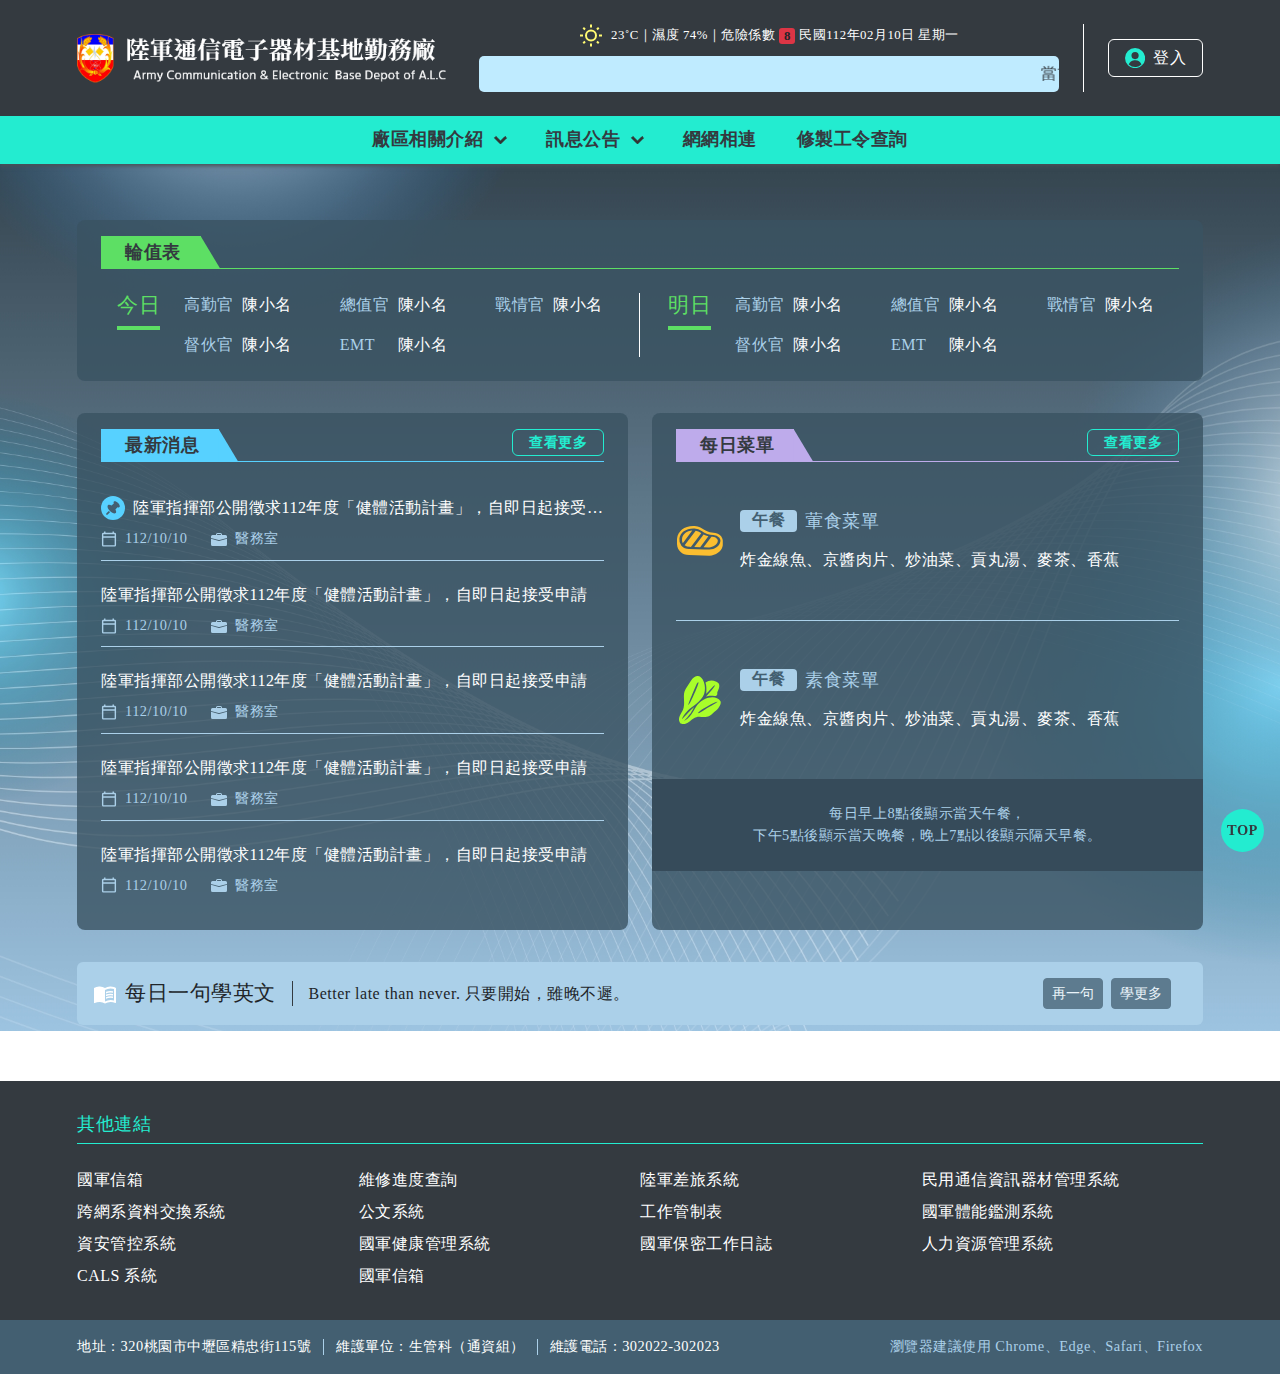
==== index.html @ 80e5a65d "沿革新增圖片放大功能/table增加置頂功能與改字" ====
<!DOCTYPE html>
<html lang="zh-Hant-TW">
	<!--head開始-->
<head>
    <title>陸軍通信電子器材基地勤務廠</title>
    <meta charset="utf-8">
    <meta http-equiv="X-UA-Compatible" content="IE=edge">
    <meta name="viewport" content="width=device-width, initial-scale=1">
    <meta name="keywords" content="陸軍通信電子器材基地勤務廠,陸軍通訊,基地勤務廠,陸軍">
    <meta name="description" content="陸軍通信電子器材基地勤務廠" />
    <meta http-equiv="X-UA-Compatible" content="IE=edge">

    <meta property="og:site_name" content="image.png" />
    <meta property="og:image" content="assets/images/fb-img.png" />
    <!--分享設定-->
    <link rel="icon" href="assets/images/favicon.png" type="image/ico" />
    <!--iconfont設定-->
    <link rel="stylesheet" href="assets/style/all.css">
    <!--css設定-->
</head>
	<body>
		<!--無js的警語-->
		<noscript>
			<div class="container">
				<div class="d-flex justify-content-center bg-gray-100 rounded p-4 text-primary border border-primary mt-6">
					很抱歉，網站的某些功能在JavaScript沒有啟用的狀態下無法正常使用。
				</div>
			</div>
		</noscript>
		<!--頁面開始-->
		<div class="wrapper">
			<!--選單開始-->
			<!--主選單開始-->
<header class="unlog">
    <nav class="navbar navbar-expand-md fixed-top p-0 js-nav">
        <div class="navbar-container container align-items-center flex-wrap flex-xl-nowrap position-relative bg-gray-800">
            <a class="navbar-brand me-0" href="index.html" title="陸軍通信電子器材基地勤務廠">
                <h1 class="mb-0 font-xs white">
                    陸軍通信電子器材基地勤務廠
                </h1>
            </a>
            <div class="navbar-info pe-xl-4 ms-xl-5 me-xl-4 w-100">
                <div class="navbar-info-today w-100 mb-2 mb-sm-0 mb-xl-2">
                    <img src="./assets/images/ic-weather-sun.svg" alt="晴朗" class="me-1 me-sm-2">
                    23˚C｜濕度 74%｜危險係數 <span>8</span>
                    <p>民國112年02月10日 星期一</p>
                </div>
                <div class="navbar-info-marquee w-100 me-md-3 me-xl-0">
                    <marquee direction="left" scrollamount="2">當前疫情防控提醒：請保持社交距離，勤洗手，戴口罩喔</marquee>
                </div>
            </div>
            <a href="index-login.html" class="navbar-login btn navbar-btn px-md-3" data-con="login"><img src="./assets/images/ic-user.svg" class="me-2">登入</a>
            <!--登入後功能開始-->
            <div class="navbar-logout">
                <div class="d-flex align-items-center align-items-xl-start mb-2" data-con="user">
                    <img src="./assets/images/ic-user-white.svg" class="flex-shrink-0 me-2 mt-lg-1"> 
                    <p>
                        系統管理員<br class="d-none d-xl-inline">
                        <span class="border-end pe-2 ms-2 ms-md-3 ms-xl-0 me-2 lh-1">資管科</span>王曉明
                    </p>
                </div>
                <a href="index.html" class="btn btn-sm navbar-btn px-2" data-con="logout">登出</a>
                <a href="index-login.html" class="btn navbar-btn justify-content-center" data-con="setting">
                    <img src="./assets/images/ic-setting.svg" class="me-2"> 管理後台
                </a>
            </div>
            <!--登入後功能結束-->
            
            <button class="navbar-toggler collapsed" type="button" data-bs-toggle="collapse" data-bs-target="#navbarCollapse" title="展開選單">
                展開選單
            </button>
        </div>
        <div class="bg-primary">
            <div class="container">
                <div class="collapse navbar-collapse" id="navbarCollapse">
                    <ul class="navbar-nav mx-auto">
                        <li class="nav-item" data-con="login">
                            <a class="nav-link" href="index-login.html" title="登入"><img src="./assets/images/ic-user.svg" class="me-2">登入</a>
                        </li>
                        <li class="nav-item" data-con="logout">
                            <a class="nav-link" href="index.html" title="登出"><img src="./assets/images/ic-user.svg" class="me-2">登出</a>
                        </li>
                        <li class="nav-item d-flex d-md-none">
                            <a class="nav-link" href="search.html" title="管理後台"><img src="./assets/images/ic-setting.svg" class="me-2">管理後台</a>
                        </li>
                        <li class="nav-item dropdown js-dropdown">
                            <a class="nav-link dropdown-toggle js-dropdown-toggle" href="#" role="button" data-bs-toggle="dropdown">
                                廠區相關介紹
                            </a>
                            <ul class="dropdown-menu" id="intro">
                                <li><a class="dropdown-item" href="intro.html">通基廠介紹</a></li>
                                <li><a class="dropdown-item" href="intro-unit.html">單位介紹</a></li>
                                <li><a class="dropdown-item" href="life.html" data-con="login-item">生活花絮</a></li>
                            </ul>
                        </li>
                        <li class="nav-item" data-con="login-item">
                            <a class="nav-link" href="#" title="工作管制表">工作管制表</a>
                        </li>
                        <li class="nav-item dropdown js-dropdown">
                            <a class="nav-link dropdown-toggle js-dropdown-toggle" href="#" role="button" data-bs-toggle="dropdown">
                                訊息公告
                            </a>
                            <ul class="dropdown-menu">
                                <li><a class="dropdown-item" href="#">最新消息</a></li>
                                <li><a class="dropdown-item" href="duty.html" data-con="login-item">各類勤務公告</a></li>
                                <li><a class="dropdown-item" href="plan.html" data-con="login-item">計畫專區</a></li>
                                <li><a class="dropdown-item" href="#">通報專區</a></li>
                                <li><a class="dropdown-item" href="#">職安專區</a></li>
                                <li><a class="dropdown-item" href="#" data-con="login-item">各式文件下載</a></li>
                            </ul>
                        </li>
                        <li class="nav-item" data-con="login-item">
                            <a class="nav-link" href="#" title="點名系統">點名系統</a>
                        </li>
                        <li class="nav-item">
                            <a class="nav-link" href="link.html" title="網網相連">網網相連</a>
                        </li>
                        <li class="nav-item">
                            <a class="nav-link" href="search.html" title="修製工令查詢">修製工令查詢</a>
                        </li>
                    </ul>
                </div>
            </div>
        </div>
    </nav>
</header>
<!--主選單結束-->
			<!--內容開始-->
				<main class="main">
	<div class="container">
		<div class="box-main p-4 pt-3 mb-5">
			<h2 class="main-title-tertiary mb-3 mb-lg-4">
				<p>輪值表</p>
			</h2>
			<div class="row">
				<div class="col-lg-6 d-flex flex-column flex-lg-row align-items-start bd-lg-middle">
					<h3 class="sub-title-tertiary flex-shrink-0 ms-lg-3 me-4 mb-3 mb-lg-0">今日</h3>
					<ul class="row gy-3 w-100">
						<li class="col-6 col-sm-4 col-lg-6 col-xl-4 text-white"><span class="text-base-light d-inline-block me-2" style="width: 50px;">高勤官</span>陳小名</li>
						<li class="col-6 col-sm-4 col-lg-6 col-xl-4 text-white"><span class="text-base-light d-inline-block me-2" style="width: 50px;">總值官</span>陳小名</li>
						<li class="col-6 col-sm-4 col-lg-6 col-xl-4 text-white"><span class="text-base-light d-inline-block me-2" style="width: 50px;">戰情官</span>陳小名</li>
						<li class="col-6 col-sm-4 col-lg-6 col-xl-4 text-white"><span class="text-base-light d-inline-block me-2" style="width: 50px;">督伙官</span>陳小名</li>
						<li class="col-6 col-sm-4 col-lg-6 col-xl-4 text-white"><span class="text-base-light d-inline-block me-2" style="width: 50px;">EMT</span>陳小名</li>
					</ul>
					<hr class="w-100 d-block d-lg-none border-white opacity-100">
				</div>
				<div class="col-lg-6 d-flex flex-column flex-lg-row align-items-start">
					<h3 class="sub-title-tertiary flex-shrink-0 ms-lg-3 me-4 mb-3 mb-lg-0">明日</h3>
					<ul class="row gy-3 w-100">
						<li class="col-6 col-sm-4 col-lg-6 col-xl-4 text-white"><span class="text-base-light d-inline-block me-2"
								style="width: 50px;">高勤官</span>陳小名</li>
						<li class="col-6 col-sm-4 col-lg-6 col-xl-4 text-white"><span class="text-base-light d-inline-block me-2"
								style="width: 50px;">總值官</span>陳小名</li>
						<li class="col-6 col-sm-4 col-lg-6 col-xl-4 text-white"><span class="text-base-light d-inline-block me-2"
								style="width: 50px;">戰情官</span>陳小名</li>
						<li class="col-6 col-sm-4 col-lg-6 col-xl-4 text-white"><span class="text-base-light d-inline-block me-2"
								style="width: 50px;">督伙官</span>陳小名</li>
						<li class="col-6 col-sm-4 col-lg-6 col-xl-4 text-white"><span class="text-base-light d-inline-block me-2"
								style="width: 50px;">EMT</span>陳小名</li>
					</ul>
				</div>
			</div>
		</div>
		<div class="row align-items-stretch mb-5 gy-5">
			<div class="col-lg-6">
				<div class="box-main p-4 pt-3 h-100">
					<h2 class="main-title-special mb-2 mb-lg-4">
						<p>最新消息</p>
						<a href="#" class="btn main-title-btn ms-auto">查看更多</a>
					</h2>
					<ul class="tag-list">
						<li class="tag-list-item">
							<a href="#" class="tag-list-link">
								<div class="tag-list-txt mb-2">
									<img src="./assets/images/ic-mark.svg" alt="置頂" class="me-2"> 
									<p>陸軍指揮部公開徵求112年度「健體活動計畫」，自即日起接受申請</p>
								</div>
								<div class="tag-list-info text-base-light d-flex align-items-center">
									<img src="./assets/images/ic-date.svg" alt="日期" class="me-2"><span class="me-4">112/10/10</span>
									<img src="./assets/images/ic-package.svg" alt="單位" class="me-2"><span class="me-4">醫務室</span>
								</div>
							</a>
						</li>
						<li class="tag-list-item">
							<a href="#" class="tag-list-link">
								<div class="tag-list-txt mb-2">
									<p>陸軍指揮部公開徵求112年度「健體活動計畫」，自即日起接受申請</p>
								</div>
								<div class="tag-list-info text-base-light d-flex align-items-center">
									<img src="./assets/images/ic-date.svg" alt="日期" class="me-2"><span class="me-4">112/10/10</span>
									<img src="./assets/images/ic-package.svg" alt="單位" class="me-2"><span class="me-4">醫務室</span>
								</div>
							</a>
						</li>
						<li class="tag-list-item">
							<a href="#" class="tag-list-link">
								<div class="tag-list-txt mb-2">
									<p>陸軍指揮部公開徵求112年度「健體活動計畫」，自即日起接受申請</p>
								</div>
								<div class="tag-list-info text-base-light d-flex align-items-center">
									<img src="./assets/images/ic-date.svg" alt="日期" class="me-2"><span class="me-4">112/10/10</span>
									<img src="./assets/images/ic-package.svg" alt="單位" class="me-2"><span class="me-4">醫務室</span>
								</div>
							</a>
						</li>
						<li class="tag-list-item">
							<a href="#" class="tag-list-link">
								<div class="tag-list-txt mb-2">
									<p>陸軍指揮部公開徵求112年度「健體活動計畫」，自即日起接受申請</p>
								</div>
								<div class="tag-list-info text-base-light d-flex align-items-center">
									<img src="./assets/images/ic-date.svg" alt="日期" class="me-2"><span class="me-4">112/10/10</span>
									<img src="./assets/images/ic-package.svg" alt="單位" class="me-2"><span class="me-4">醫務室</span>
								</div>
							</a>
						</li>
						<li class="tag-list-item">
							<a href="#" class="tag-list-link">
								<div class="tag-list-txt mb-2">
									<p>陸軍指揮部公開徵求112年度「健體活動計畫」，自即日起接受申請</p>
								</div>
								<div class="tag-list-info text-base-light d-flex align-items-center">
									<img src="./assets/images/ic-date.svg" alt="日期" class="me-2"><span class="me-4">112/10/10</span>
									<img src="./assets/images/ic-package.svg" alt="單位" class="me-2"><span class="me-4">醫務室</span>
								</div>
							</a>
						</li>
					</ul>
				</div>
			</div>
			<div class="col-lg-6">
				<div class="box-main p-4 pt-3 h-100">
					<h2 class="main-title-bright mb-4 mb-lg-6">
						<p>每日菜單</p>
						<a href="menu.html" class="btn main-title-btn ms-auto">查看更多</a>
					</h2>
					<div class="d-flex border-bottom border-base-light pb-4 pb-xl-6 mb-4 mb-xl-6 w-100">
						<img src="./assets/images/ic-meal.svg" alt="葷食" class="flex-shrink-0 me-3">
						<div class="text-white">
							<h3 class="tag-title mb-3"><span class="me-2">午餐</span>葷食菜單</h3>
							<p>炸金線魚、京醬肉片、炒油菜、貢丸湯、麥茶、香蕉</p>
						</div>
					</div>
					<div class="d-flex w-100 pb-4 pb-xl-6">
						<img src="./assets/images/ic-vegetable.svg" alt="素食" class="flex-shrink-0 me-3">
						<div class="text-white">
							<h3 class="tag-title mb-3"><span class="me-2">午餐</span>素食菜單</h3>
							<p>炸金線魚、京醬肉片、炒油菜、貢丸湯、麥茶、香蕉</p>
						</div>
					</div>
					<div class="box-main-banner p-4 text-base-light text-center">
						每日早上8點後顯示當天午餐，<br>
						下午5點後顯示當天晚餐，晚上7點以後顯示隔天早餐。
					</div>
				</div>
			</div>
		</div>
		<div class="info-box bg-base-light rounded p-3">
			<h4 class="info-box-title pe-3 me-3 mb-1 mb-xl-0"><img src="./assets/images/ic-book.svg" class="me-2"> 每日一句學英文</h4>
			<p class="info-box-txt mb-2 mb-xl-0">Better late than never. 只要開始，雖晚不遲。</p>
			<div class="d-flex ms-auto">
				<button class="btn btn-sm btn-base opacity-75 ms-auto me-2">再一句</button>
				<button class="btn btn-sm btn-base opacity-75 me-3">學更多</button>
			</div>
		</div>
	</div>
</main>
				<!--footer開始-->
					<!--footer開始-->
<footer class="footer">
        <a href="#" title="回到上方" class="footer-function mb-2 mb-md-3" data-con="top">TOP</a>

    <div class="container">
        <h5 class="footer-title mb-md-3">其他連結</h5>
        <ul class="footer-list mb-3 mb-md-5">
            <li class="footer-list-item"><a href="#" class="footer-list-link" title="國軍信箱">國軍信箱</a></li>
            <li class="footer-list-item"><a href="#" class="footer-list-link" title="維修進度查詢">維修進度查詢</a></li>
            <li class="footer-list-item"><a href="#" class="footer-list-link" title="陸軍差旅系統">陸軍差旅系統</a></li>
            <li class="footer-list-item"><a href="#" class="footer-list-link" title="民用通信資訊器材管理系統">民用通信資訊器材管理系統</a></li>
            <li class="footer-list-item"><a href="#" class="footer-list-link" title="跨網系資料交換系統">跨網系資料交換系統</a></li>
            <li class="footer-list-item"><a href="#" class="footer-list-link" title="公文系統">公文系統</a></li>
            <li class="footer-list-item"><a href="#" class="footer-list-link" title="工作管制表">工作管制表</a></li>
            <li class="footer-list-item"><a href="#" class="footer-list-link" title="國軍體能鑑測系統">國軍體能鑑測系統</a></li>
            <li class="footer-list-item"><a href="#" class="footer-list-link" title="資安管控系統">資安管控系統</a></li>
            <li class="footer-list-item"><a href="#" class="footer-list-link" title="國軍健康管理系統">國軍健康管理系統</a></li>
            <li class="footer-list-item"><a href="#" class="footer-list-link" title="國軍保密工作日誌">國軍保密工作日誌</a></li>
            <li class="footer-list-item"><a href="#" class="footer-list-link" title="人力資源管理系統">人力資源管理系統</a></li>
            <li class="footer-list-item"><a href="#" class="footer-list-link" title="CALS 系統">CALS 系統</a></li>
            <li class="footer-list-item"><a href="#" class="footer-list-link" title="國軍信箱">國軍信箱</a></li>
        </ul>
    </div>

    <div class="bg-base">
        <div class="container py-3">
            <div class="d-flex justify-content-between align-items-center flex-column flex-xl-row">
                    <ul class="footer-info mb-2 mb-xl-0">
                        <li class="footer-info-item mb-2 mb-md-0">
                            地址：320桃園市中壢區精忠街115號
                        </li>
                        <li class="footer-info-item mb-2 mb-md-0">
                            維護單位：生管科（通資組）
                        </li>
                        <li class="footer-info-item mb-2 mb-md-0">
                            維護電話：302022-302023
                        </li>
                    </ul>
                    <p class="text-base-light fs-7">瀏覽器建議使用 Chrome、Edge、Safari、Firefox</p>
            </div>
        </div>
    </div>
</footer>
<!--主選單結束-->

		</div>
		<!--script開始-->
		<!-- SCRIPTS -->
<script src="assets/js/jquery-3.7.1.min.js"></script>
<script src='assets/js/jquery-ui.min.js'></script>
<script src="assets/js/bootstrap.bundle.min.js"></script>
<script src="assets/js/moment-with-locales.min.js"></script>
<script src="assets/js/tempusdominus-bootstrap-4.js"></script>
<script src="assets/js/splide.min.js"></script><!--相簿輪播-->
<script src="assets/js/script.js"></script><!--自訂-->
<script>
    $(function () {
        //時間表單
        var datetimepickerOptions = {
            locale: 'zh-tw',
            defaultDate: new Date(),
            format: 'L',
            icons: {
                time: "bi bi-clock",
                date: "bi bi-calendar",
                up: "bi bi-arrow-up",
                down: "bi bi-arrow-down",
                previous: "bi bi-chevron-left",
                next: "bi bi-chevron-right",
                today: "bi bi-clock",
                clear: "bi bi-trash3"
            }
        };
        $('#time-start').datetimepicker(datetimepickerOptions);
        $('#time-end').datetimepicker(datetimepickerOptions);
    });

    //相簿設定
    document.addEventListener('DOMContentLoaded', function () {
        var main = new Splide('#main-carousel', {
            type: 'fade',
            rewind: true,
            pagination: false,
            arrows: false,
        });


        var thumbnails = new Splide('#thumbnail-carousel', {
            fixedWidth: 122,
            fixedHeight: 100,
            gap: 10,
            rewind: true,
            pagination: false,
            isNavigation: true,
            breakpoints: {
                1024: {
                    fixedWidth: 100,
                    fixedHeight: 80,
                },
                600: {
                    fixedWidth: 80,
                    fixedHeight: 60,
                    gap: 8,
                }
            },
        });


        main.sync(thumbnails);
        main.mount();
        thumbnails.mount();

        // 在主要滑塊切換時停止和播放影片
        main.on('move', function (newIndex) {
            var videos = document.querySelectorAll('.js-splide-video');

            // 暫停所有影片
            videos.forEach(function (video) {
                video.pause();
            });

            // 播放新選中的影片
            var currentVideo = videos[newIndex];
            if (currentVideo) {
                currentVideo.play();
            }
        });
    });



    //影片設定
    var lightBoxVideo = document.getElementById("thevideo");
    function lightbox_open() {
        window.scrollTo(0, 0);
        document.getElementById('light').style.display = 'flex';
        lightBoxVideo.play();
    }

    function lightbox_close() {
        document.getElementById('light').style.display = 'none';
        lightBoxVideo.currentTime = 0; // 重置影片到開頭
        lightBoxVideo.pause();
    }
    //大圖設定
    function showbox_open() {
            window.scrollTo(0, 0);
            document.getElementById('showpic').style.display = 'flex';
        }
    function showbox_close() {
            document.getElementById('showpic').style.display = 'none';
        }


</script>
	</body>

</html>
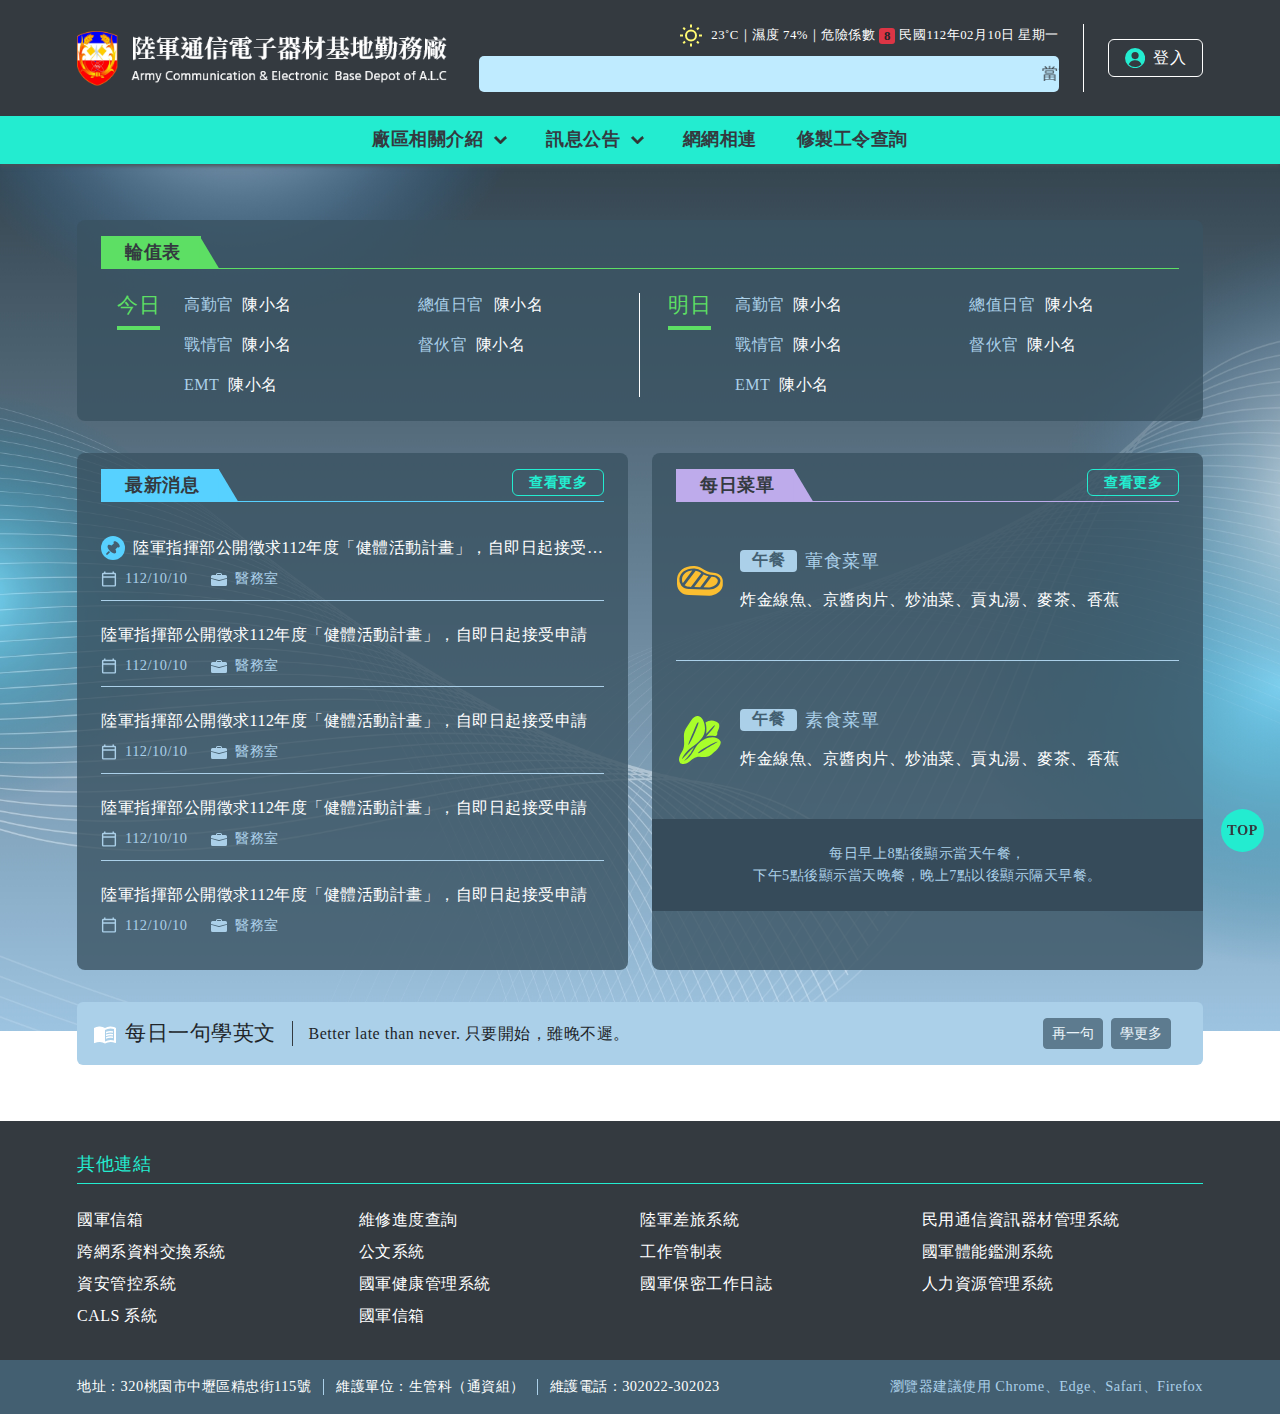
==== commit 47821b8d: "測試調整" ====
--- a/index.html
+++ b/index.html
@@ -136,27 +136,26 @@
 				<div class="col-lg-6 d-flex flex-column flex-lg-row align-items-start bd-lg-middle">
 					<h3 class="sub-title-tertiary flex-shrink-0 ms-lg-3 me-4 mb-3 mb-lg-0">今日</h3>
 					<ul class="row gy-3 w-100">
-						<li class="col-6 col-sm-4 col-lg-6 col-xl-4 text-white"><span class="text-base-light d-inline-block me-2" style="width: 50px;">高勤官</span>陳小名</li>
-						<li class="col-6 col-sm-4 col-lg-6 col-xl-4 text-white"><span class="text-base-light d-inline-block me-2" style="width: 50px;">總值官</span>陳小名</li>
-						<li class="col-6 col-sm-4 col-lg-6 col-xl-4 text-white"><span class="text-base-light d-inline-block me-2" style="width: 50px;">戰情官</span>陳小名</li>
-						<li class="col-6 col-sm-4 col-lg-6 col-xl-4 text-white"><span class="text-base-light d-inline-block me-2" style="width: 50px;">督伙官</span>陳小名</li>
-						<li class="col-6 col-sm-4 col-lg-6 col-xl-4 text-white"><span class="text-base-light d-inline-block me-2" style="width: 50px;">EMT</span>陳小名</li>
+						<li class="col-6 col-sm-4 col-lg-6 col-xxl-4 text-white"><span class="text-base-light d-inline-block me-2" style="width: 50px;">高勤官</span>陳小名</li>
+						<li class="col-6 col-sm-4 col-lg-6 col-xxl-4 text-white"><span class="text-base-light d-inline-block me-2" style="width: 68px;">總值日官</span>陳小名</li>
+						<li class="col-6 col-sm-4 col-lg-6 col-xxl-4 text-white"><span class="text-base-light d-inline-block me-2" style="width: 50px;">戰情官</span>陳小名</li>
+						<li class="col-6 col-sm-4 col-lg-6 col-xxl-4 text-white"><span class="text-base-light d-inline-block me-2" style="width: 50px;">督伙官</span>陳小名</li>
+						<li class="col-6 col-sm-4 col-lg-6 col-xxl-4 text-white"><span class="text-base-light d-inline-block me-2" style="width: 36px;">EMT</span>陳小名</li>
 					</ul>
 					<hr class="w-100 d-block d-lg-none border-white opacity-100">
 				</div>
 				<div class="col-lg-6 d-flex flex-column flex-lg-row align-items-start">
 					<h3 class="sub-title-tertiary flex-shrink-0 ms-lg-3 me-4 mb-3 mb-lg-0">明日</h3>
 					<ul class="row gy-3 w-100">
-						<li class="col-6 col-sm-4 col-lg-6 col-xl-4 text-white"><span class="text-base-light d-inline-block me-2"
+						<li class="col-6 col-sm-4 col-lg-6 col-xxl-4 text-white"><span class="text-base-light d-inline-block me-2"
 								style="width: 50px;">高勤官</span>陳小名</li>
-						<li class="col-6 col-sm-4 col-lg-6 col-xl-4 text-white"><span class="text-base-light d-inline-block me-2"
-								style="width: 50px;">總值官</span>陳小名</li>
-						<li class="col-6 col-sm-4 col-lg-6 col-xl-4 text-white"><span class="text-base-light d-inline-block me-2"
+						<li class="col-6 col-sm-4 col-lg-6 col-xxl-4 text-white"><span class="text-base-light d-inline-block me-2"
+								style="width: 68px;">總值日官</span>陳小名</li>
+						<li class="col-6 col-sm-4 col-lg-6 col-xxl-4 text-white"><span class="text-base-light d-inline-block me-2"
 								style="width: 50px;">戰情官</span>陳小名</li>
-						<li class="col-6 col-sm-4 col-lg-6 col-xl-4 text-white"><span class="text-base-light d-inline-block me-2"
+						<li class="col-6 col-sm-4 col-lg-6 col-xxl-4 text-white"><span class="text-base-light d-inline-block me-2"
 								style="width: 50px;">督伙官</span>陳小名</li>
-						<li class="col-6 col-sm-4 col-lg-6 col-xl-4 text-white"><span class="text-base-light d-inline-block me-2"
-								style="width: 50px;">EMT</span>陳小名</li>
+						<li class="col-6 col-sm-4 col-lg-6 col-xxl-4 text-white"><span class="text-base-light d-inline-block me-2" style="width: 36px;">EMT</span>陳小名</li>
 					</ul>
 				</div>
 			</div>
--- a/assets/style/all.css
+++ b/assets/style/all.css
@@ -15846,6 +15846,31 @@
     .main {
       margin-top: 156px; } }
 
+.loading {
+  position: absolute;
+  width: 180px;
+  height: 180px;
+  text-align: center;
+  display: -webkit-box;
+  display: -ms-flexbox;
+  display: flex;
+  -webkit-box-pack: center;
+      -ms-flex-pack: center;
+          justify-content: center;
+  -webkit-box-align: center;
+      -ms-flex-align: center;
+          align-items: center;
+  color: #23ECD0; }
+  @media (max-width: 767px) {
+    .loading {
+      width: 150px;
+      height: 150px;
+      font-size: 0.9rem; } }
+  .loading img {
+    position: absolute;
+    left: 0;
+    top: 0; }
+
 /*--------------------主選單開始------------------*/
 .navbar {
   display: block !important;
@@ -15916,9 +15941,6 @@
     -webkit-box-direction: normal;
         -ms-flex-direction: column;
             flex-direction: column;
-    -webkit-box-align: center;
-        -ms-flex-align: center;
-            align-items: center;
     border-right: 1px solid #fff;
     -ms-flex-wrap: nowrap;
         flex-wrap: nowrap; }
@@ -15948,9 +15970,9 @@
       -webkit-box-align: center;
           -ms-flex-align: center;
               align-items: center;
-      -webkit-box-pack: center;
-          -ms-flex-pack: center;
-              justify-content: center;
+      -webkit-box-pack: end;
+          -ms-flex-pack: end;
+              justify-content: flex-end;
       color: #fff;
       font-size: 0.8rem; }
       @media (max-width: 1200px) {
@@ -16979,7 +17001,7 @@
       width: 0;
       display: inline-block;
       position: absolute;
-      right: -26px;
+      right: -25.6px;
       top: 0;
       height: 0;
       border-style: solid;
@@ -17027,7 +17049,7 @@
       width: 0;
       display: inline-block;
       position: absolute;
-      right: -26px;
+      right: -25.6px;
       top: 0;
       height: 0;
       border-style: solid;
@@ -17075,7 +17097,7 @@
       width: 0;
       display: inline-block;
       position: absolute;
-      right: -26px;
+      right: -25.6px;
       top: 0;
       height: 0;
       border-style: solid;
@@ -17123,7 +17145,7 @@
       width: 0;
       display: inline-block;
       position: absolute;
-      right: -26px;
+      right: -25.6px;
       top: 0;
       height: 0;
       border-style: solid;
@@ -17171,7 +17193,7 @@
       width: 0;
       display: inline-block;
       position: absolute;
-      right: -26px;
+      right: -25.6px;
       top: 0;
       height: 0;
       border-style: solid;
@@ -17219,7 +17241,7 @@
       width: 0;
       display: inline-block;
       position: absolute;
-      right: -26px;
+      right: -25.6px;
       top: 0;
       height: 0;
       border-style: solid;
@@ -17267,7 +17289,7 @@
       width: 0;
       display: inline-block;
       position: absolute;
-      right: -26px;
+      right: -25.6px;
       top: 0;
       height: 0;
       border-style: solid;
@@ -17315,7 +17337,7 @@
       width: 0;
       display: inline-block;
       position: absolute;
-      right: -26px;
+      right: -25.6px;
       top: 0;
       height: 0;
       border-style: solid;
@@ -17363,7 +17385,7 @@
       width: 0;
       display: inline-block;
       position: absolute;
-      right: -26px;
+      right: -25.6px;
       top: 0;
       height: 0;
       border-style: solid;
@@ -17411,7 +17433,7 @@
       width: 0;
       display: inline-block;
       position: absolute;
-      right: -26px;
+      right: -25.6px;
       top: 0;
       height: 0;
       border-style: solid;
@@ -17459,7 +17481,7 @@
       width: 0;
       display: inline-block;
       position: absolute;
-      right: -26px;
+      right: -25.6px;
       top: 0;
       height: 0;
       border-style: solid;
@@ -17507,7 +17529,7 @@
       width: 0;
       display: inline-block;
       position: absolute;
-      right: -26px;
+      right: -25.6px;
       top: 0;
       height: 0;
       border-style: solid;
@@ -17555,7 +17577,7 @@
       width: 0;
       display: inline-block;
       position: absolute;
-      right: -26px;
+      right: -25.6px;
       top: 0;
       height: 0;
       border-style: solid;
@@ -17603,7 +17625,7 @@
       width: 0;
       display: inline-block;
       position: absolute;
-      right: -26px;
+      right: -25.6px;
       top: 0;
       height: 0;
       border-style: solid;
@@ -17651,7 +17673,7 @@
       width: 0;
       display: inline-block;
       position: absolute;
-      right: -26px;
+      right: -25.6px;
       top: 0;
       height: 0;
       border-style: solid;
@@ -17699,7 +17721,7 @@
       width: 0;
       display: inline-block;
       position: absolute;
-      right: -26px;
+      right: -25.6px;
       top: 0;
       height: 0;
       border-style: solid;
@@ -17747,7 +17769,7 @@
       width: 0;
       display: inline-block;
       position: absolute;
-      right: -26px;
+      right: -25.6px;
       top: 0;
       height: 0;
       border-style: solid;
@@ -17795,7 +17817,7 @@
       width: 0;
       display: inline-block;
       position: absolute;
-      right: -26px;
+      right: -25.6px;
       top: 0;
       height: 0;
       border-style: solid;
@@ -17843,7 +17865,7 @@
       width: 0;
       display: inline-block;
       position: absolute;
-      right: -26px;
+      right: -25.6px;
       top: 0;
       height: 0;
       border-style: solid;
@@ -17891,7 +17913,7 @@
       width: 0;
       display: inline-block;
       position: absolute;
-      right: -26px;
+      right: -25.6px;
       top: 0;
       height: 0;
       border-style: solid;
@@ -17939,7 +17961,7 @@
       width: 0;
       display: inline-block;
       position: absolute;
-      right: -26px;
+      right: -25.6px;
       top: 0;
       height: 0;
       border-style: solid;
@@ -17987,7 +18009,7 @@
       width: 0;
       display: inline-block;
       position: absolute;
-      right: -26px;
+      right: -25.6px;
       top: 0;
       height: 0;
       border-style: solid;
@@ -18035,7 +18057,7 @@
       width: 0;
       display: inline-block;
       position: absolute;
-      right: -26px;
+      right: -25.6px;
       top: 0;
       height: 0;
       border-style: solid;
@@ -18083,7 +18105,7 @@
       width: 0;
       display: inline-block;
       position: absolute;
-      right: -26px;
+      right: -25.6px;
       top: 0;
       height: 0;
       border-style: solid;
@@ -18131,7 +18153,7 @@
       width: 0;
       display: inline-block;
       position: absolute;
-      right: -26px;
+      right: -25.6px;
       top: 0;
       height: 0;
       border-style: solid;
@@ -18179,7 +18201,7 @@
       width: 0;
       display: inline-block;
       position: absolute;
-      right: -26px;
+      right: -25.6px;
       top: 0;
       height: 0;
       border-style: solid;
@@ -18227,7 +18249,7 @@
       width: 0;
       display: inline-block;
       position: absolute;
-      right: -26px;
+      right: -25.6px;
       top: 0;
       height: 0;
       border-style: solid;
@@ -18275,7 +18297,7 @@
       width: 0;
       display: inline-block;
       position: absolute;
-      right: -26px;
+      right: -25.6px;
       top: 0;
       height: 0;
       border-style: solid;
@@ -18323,7 +18345,7 @@
       width: 0;
       display: inline-block;
       position: absolute;
-      right: -26px;
+      right: -25.6px;
       top: 0;
       height: 0;
       border-style: solid;
@@ -18371,7 +18393,7 @@
       width: 0;
       display: inline-block;
       position: absolute;
-      right: -26px;
+      right: -25.6px;
       top: 0;
       height: 0;
       border-style: solid;
@@ -18419,7 +18441,7 @@
       width: 0;
       display: inline-block;
       position: absolute;
-      right: -26px;
+      right: -25.6px;
       top: 0;
       height: 0;
       border-style: solid;
@@ -18467,7 +18489,7 @@
       width: 0;
       display: inline-block;
       position: absolute;
-      right: -26px;
+      right: -25.6px;
       top: 0;
       height: 0;
       border-style: solid;
@@ -18515,7 +18537,7 @@
       width: 0;
       display: inline-block;
       position: absolute;
-      right: -26px;
+      right: -25.6px;
       top: 0;
       height: 0;
       border-style: solid;
@@ -18563,7 +18585,7 @@
       width: 0;
       display: inline-block;
       position: absolute;
-      right: -26px;
+      right: -25.6px;
       top: 0;
       height: 0;
       border-style: solid;
@@ -18611,7 +18633,7 @@
       width: 0;
       display: inline-block;
       position: absolute;
-      right: -26px;
+      right: -25.6px;
       top: 0;
       height: 0;
       border-style: solid;
@@ -21187,6 +21209,27 @@
     display: inline-block;
     line-height: 1; }
 
+.base-link {
+  border: 1px solid #23ECD0;
+  border-radius: 8px;
+  background: #435F71;
+  color: #fff;
+  display: -webkit-box;
+  display: -ms-flexbox;
+  display: flex;
+  -webkit-box-align: center;
+      -ms-flex-align: center;
+          align-items: center;
+  padding: 8px 16px 8px 24px;
+  line-height: 1.5; }
+  @media (max-width: 767px) {
+    .base-link {
+      padding: 8px 16px; } }
+  .base-link:hover {
+    background: #1E4D61; }
+  .base-link img {
+    width: 20px; }
+
 /*-------影片開始-----------*/
 #thevideo {
   width: 70%; }
@@ -21376,7 +21419,14 @@
   color: #fff;
   background: #48667A;
   font-size: 0.9rem; }
+  @media (max-width: 576px) {
+    .top-info {
+      -webkit-box-orient: vertical;
+      -webkit-box-direction: normal;
+          -ms-flex-direction: column;
+              flex-direction: column; } }
   .top-info img {
+    width: 16px;
     -webkit-filter: brightness(500%);
             filter: brightness(500%); }
 
@@ -21466,6 +21516,8 @@
     @media (max-width: 767px) {
       .splide-header {
         width: 90%; } }
+    .splide-header img {
+      width: 16px; }
   .splide-title {
     font-size: 1.3rem;
     font-weight: 700; }
@@ -21475,7 +21527,7 @@
 
 #main-carousel {
   margin-bottom: 12px;
-  height: calc(80vh - 200px);
+  height: calc(90vh - 200px);
   border-radius: 5px;
   overflow: hidden; }
   @media (max-width: 1200px) {
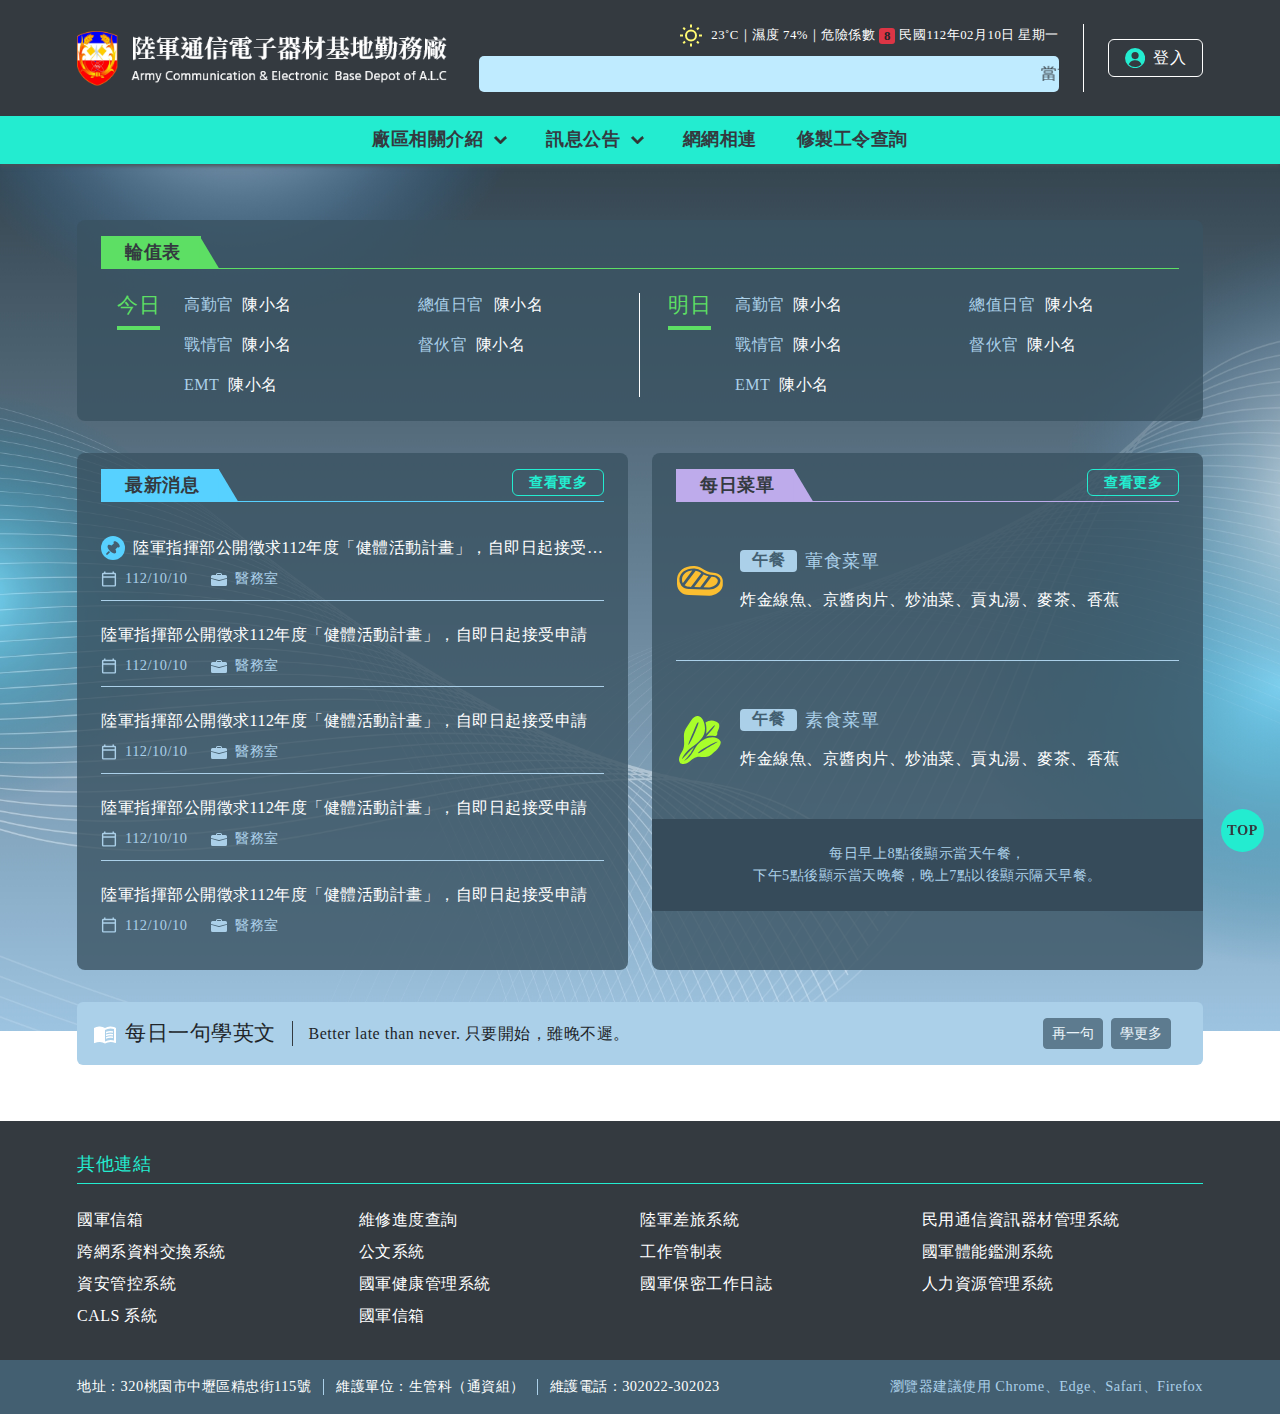
==== commit 8c0b1f5d: "註解調整" ====
--- a/index.html
+++ b/index.html
@@ -338,11 +338,13 @@
                 clear: "bi bi-trash3"
             }
         };
+        //首頁>各類勤務公告
+        //首頁>計畫專區
         $('#time-start').datetimepicker(datetimepickerOptions);
         $('#time-end').datetimepicker(datetimepickerOptions);
     });
 
-    //相簿設定
+    //首頁>活花絮>相簿-輪播視窗設定
     document.addEventListener('DOMContentLoaded', function () {
         var main = new Splide('#main-carousel', {
             type: 'fade',
@@ -396,7 +398,7 @@
 
 
 
-    //影片設定
+    //全站影片設定
     var lightBoxVideo = document.getElementById("thevideo");
     function lightbox_open() {
         window.scrollTo(0, 0);
@@ -409,7 +411,7 @@
         lightBoxVideo.currentTime = 0; // 重置影片到開頭
         lightBoxVideo.pause();
     }
-    //大圖設定
+    //全站大圖設定
     function showbox_open() {
             window.scrollTo(0, 0);
             document.getElementById('showpic').style.display = 'flex';
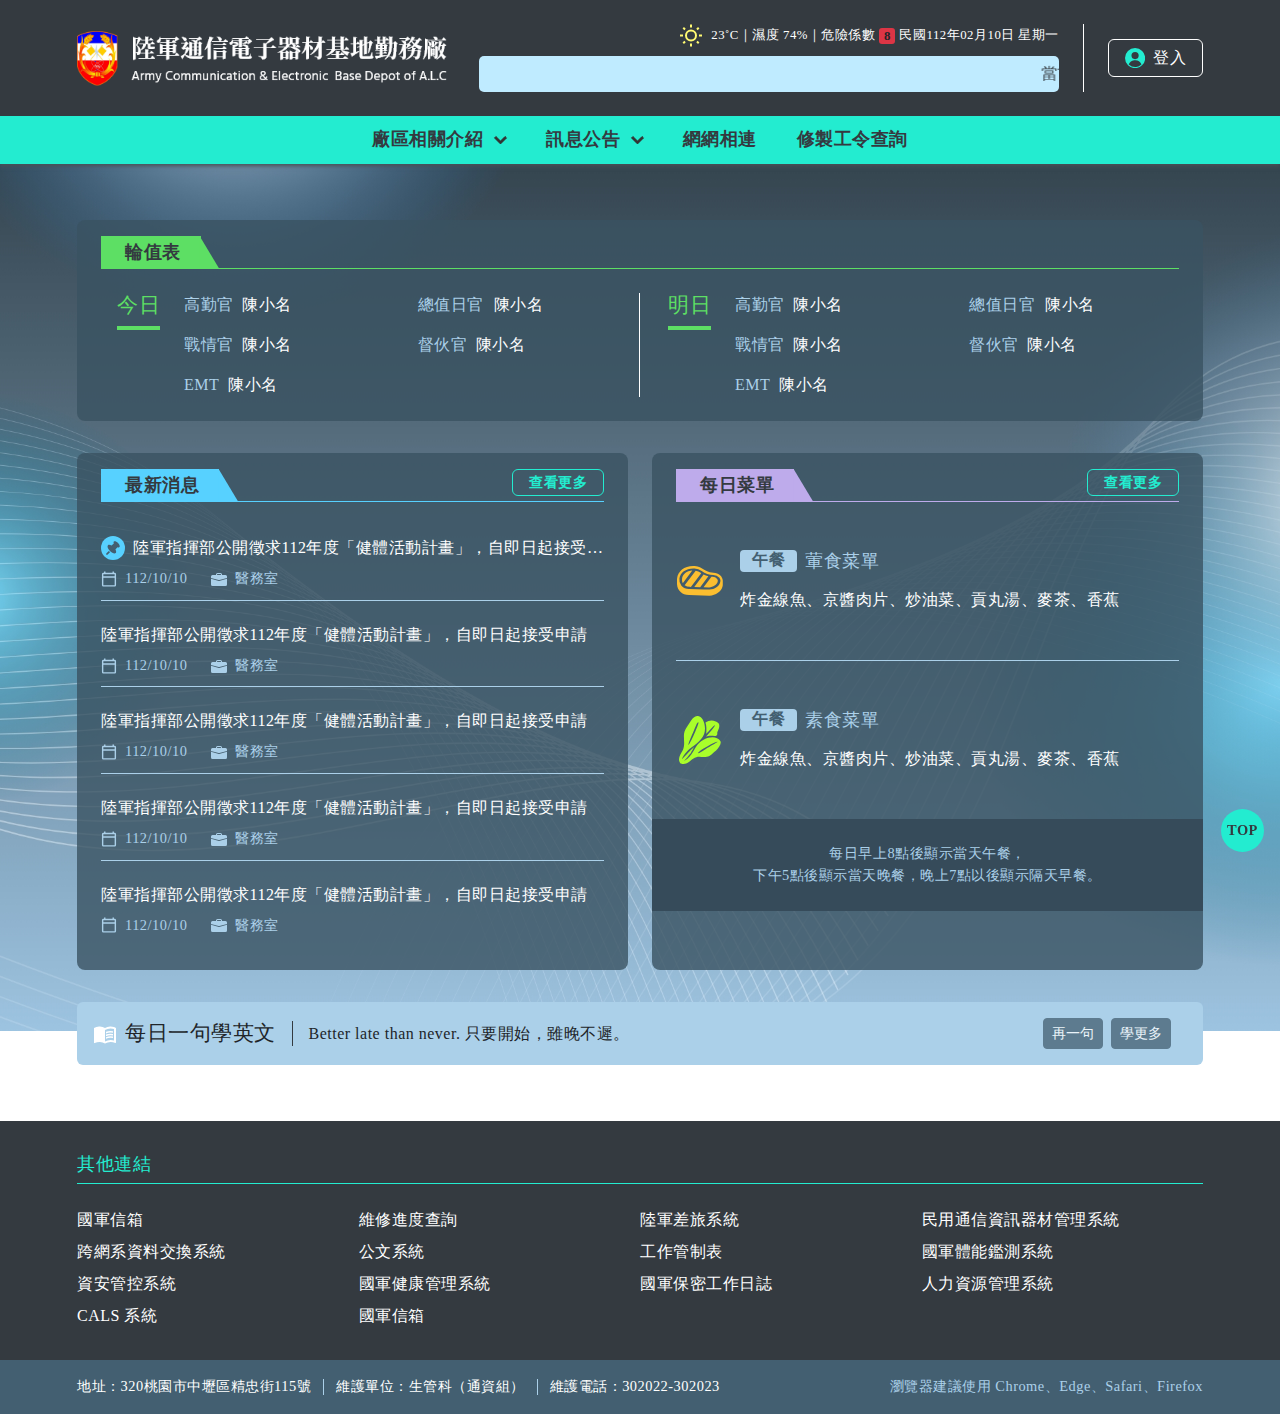
==== commit 47786357: "測試調整相簿" ====
--- a/index.html
+++ b/index.html
@@ -42,7 +42,12 @@
             <div class="navbar-info pe-xl-4 ms-xl-5 me-xl-4 w-100">
                 <div class="navbar-info-today w-100 mb-2 mb-sm-0 mb-xl-2">
                     <img src="./assets/images/ic-weather-sun.svg" alt="晴朗" class="me-1 me-sm-2">
-                    23˚C｜濕度 74%｜危險係數 <span>8</span>
+                    <!--陰天icon為：ic-weather-cloudy.svg-->
+                    <!--陰天icon為：ic-weather-rain.svg-->
+                    23˚C｜濕度 74%｜危險係數 
+                    <span class="bg-danger">8</span>
+                    <!--黃底樣式為：bg-soft-light-->
+                    <!--黃底樣式為：bg-special-->
                     <p>民國112年02月10日 星期一</p>
                 </div>
                 <div class="navbar-info-marquee w-100 me-md-3 me-xl-0">
@@ -110,7 +115,7 @@
                             </ul>
                         </li>
                         <li class="nav-item" data-con="login-item">
-                            <a class="nav-link" href="#" title="點名系統">點名系統</a>
+                            <a class="nav-link" href="rollcall.html" title="點名系統">點名系統</a>
                         </li>
                         <li class="nav-item">
                             <a class="nav-link" href="link.html" title="網網相連">網網相連</a>
@@ -342,6 +347,8 @@
         //首頁>計畫專區
         $('#time-start').datetimepicker(datetimepickerOptions);
         $('#time-end').datetimepicker(datetimepickerOptions);
+        //首頁>點名系統
+        $('#calldate').datetimepicker(datetimepickerOptions);
     });
 
     //首頁>活花絮>相簿-輪播視窗設定
@@ -378,6 +385,7 @@
         main.sync(thumbnails);
         main.mount();
         thumbnails.mount();
+        var videos = document.querySelectorAll('.js-splide-video');
 
         // 在主要滑塊切換時停止和播放影片
         main.on('move', function (newIndex) {
@@ -386,13 +394,8 @@
             // 暫停所有影片
             videos.forEach(function (video) {
                 video.pause();
+                video.currentTime = 0; 
             });
-
-            // 播放新選中的影片
-            var currentVideo = videos[newIndex];
-            if (currentVideo) {
-                currentVideo.play();
-            }
         });
     });
 
@@ -408,8 +411,8 @@
 
     function lightbox_close() {
         document.getElementById('light').style.display = 'none';
+        lightBoxVideo.pause();
         lightBoxVideo.currentTime = 0; // 重置影片到開頭
-        lightBoxVideo.pause();
     }
     //全站大圖設定
     function showbox_open() {
--- a/assets/style/all.css
+++ b/assets/style/all.css
@@ -46,6 +46,7 @@
   --bs-special-dark: #276e91;
   --bs-bright: #BEABEB;
   --bs-soft: #D9C06D;
+  --bs-soft-light: #FFFA72;
   --bs-success: #198754;
   --bs-gray-100: #f8f9fa;
   --bs-gray-200: #EFEFEF;
@@ -59,6 +60,7 @@
   --bs-info: #0dcaf0;
   --bs-warning: #ffc107;
   --bs-danger: #dc3545;
+  --bs-danger-bright: #FE0000;
   --bs-danger-light: #FB522E;
   --bs-danger-xlight: #FFA5A5;
   --bs-light: #f8f9fa;
@@ -81,6 +83,7 @@
   --bs-special-dark-rgb: 39, 110, 145;
   --bs-bright-rgb: 190, 171, 235;
   --bs-soft-rgb: 217, 192, 109;
+  --bs-soft-light-rgb: 255, 250, 114;
   --bs-success-rgb: 25, 135, 84;
   --bs-gray-100-rgb: 248, 249, 250;
   --bs-gray-200-rgb: 239, 239, 239;
@@ -94,6 +97,7 @@
   --bs-info-rgb: 13, 202, 240;
   --bs-warning-rgb: 255, 193, 7;
   --bs-danger-rgb: 220, 53, 69;
+  --bs-danger-bright-rgb: 254, 0, 0;
   --bs-danger-light-rgb: 251, 82, 46;
   --bs-danger-xlight-rgb: 255, 165, 165;
   --bs-light-rgb: 248, 249, 250;
@@ -175,7 +179,8 @@
   --bs-form-valid-color: #198754;
   --bs-form-valid-border-color: #198754;
   --bs-form-invalid-color: #dc3545;
-  --bs-form-invalid-border-color: #dc3545; }
+  --bs-form-invalid-border-color: #dc3545;
+}
 
 [data-bs-theme="dark"] {
   color-scheme: dark;
@@ -228,17 +233,21 @@
   --bs-form-valid-color: #75b798;
   --bs-form-valid-border-color: #75b798;
   --bs-form-invalid-color: #ea868f;
-  --bs-form-invalid-border-color: #ea868f; }
+  --bs-form-invalid-border-color: #ea868f;
+}
 
 *,
 *::before,
 *::after {
   -webkit-box-sizing: border-box;
-          box-sizing: border-box; }
+          box-sizing: border-box;
+}
 
 @media (prefers-reduced-motion: no-preference) {
   :root {
-    scroll-behavior: smooth; } }
+    scroll-behavior: smooth;
+  }
+}
 
 body {
   margin: 0;
@@ -250,183 +259,237 @@
   text-align: var(--bs-body-text-align);
   background-color: var(--bs-body-bg);
   -webkit-text-size-adjust: 100%;
-  -webkit-tap-highlight-color: rgba(0, 0, 0, 0); }
+  -webkit-tap-highlight-color: rgba(0, 0, 0, 0);
+}
 
 hr {
   margin: 1rem 0;
   color: inherit;
   border: 0;
   border-top: var(--bs-border-width) solid;
-  opacity: 0.25; }
+  opacity: 0.25;
+}
 
 h1, .h1, h2, .h2, h3, .h3, h4, .h4, h5, .h5, h6, .h6 {
   margin-top: 0;
   margin-bottom: 0.5rem;
   font-weight: 500;
   line-height: 1.2;
-  color: var(--bs-heading-color); }
+  color: var(--bs-heading-color);
+}
 
 h1, .h1 {
-  font-size: calc(1.375rem + 1.5vw); }
-  @media (min-width: 1200px) {
-    h1, .h1 {
-      font-size: 2.5rem; } }
+  font-size: calc(1.375rem + 1.5vw);
+}
+
+@media (min-width: 1200px) {
+  h1, .h1 {
+    font-size: 2.5rem;
+  }
+}
 
 h2, .h2 {
-  font-size: calc(1.325rem + 0.9vw); }
-  @media (min-width: 1200px) {
-    h2, .h2 {
-      font-size: 2rem; } }
+  font-size: calc(1.325rem + 0.9vw);
+}
+
+@media (min-width: 1200px) {
+  h2, .h2 {
+    font-size: 2rem;
+  }
+}
 
 h3, .h3 {
-  font-size: calc(1.3rem + 0.6vw); }
-  @media (min-width: 1200px) {
-    h3, .h3 {
-      font-size: 1.75rem; } }
+  font-size: calc(1.3rem + 0.6vw);
+}
+
+@media (min-width: 1200px) {
+  h3, .h3 {
+    font-size: 1.75rem;
+  }
+}
 
 h4, .h4 {
-  font-size: calc(1.255rem + 0.06vw); }
-  @media (min-width: 1200px) {
-    h4, .h4 {
-      font-size: 1.3rem; } }
+  font-size: calc(1.255rem + 0.06vw);
+}
+
+@media (min-width: 1200px) {
+  h4, .h4 {
+    font-size: 1.3rem;
+  }
+}
 
 h5, .h5 {
-  font-size: 1.15rem; }
+  font-size: 1.15rem;
+}
 
 h6, .h6 {
-  font-size: 1rem; }
+  font-size: 1rem;
+}
 
 p {
   margin-top: 0;
-  margin-bottom: 1rem; }
+  margin-bottom: 1rem;
+}
 
 abbr[title] {
   -webkit-text-decoration: underline dotted;
           text-decoration: underline dotted;
   cursor: help;
-  -webkit-text-decoration-skip-ink: none;
-          text-decoration-skip-ink: none; }
+  text-decoration-skip-ink: none;
+}
 
 address {
   margin-bottom: 1rem;
   font-style: normal;
-  line-height: inherit; }
+  line-height: inherit;
+}
 
 ol,
 ul {
-  padding-left: 2rem; }
+  padding-left: 2rem;
+}
 
 ol,
 ul,
 dl {
   margin-top: 0;
-  margin-bottom: 1rem; }
+  margin-bottom: 1rem;
+}
 
 ol ol,
 ul ul,
 ol ul,
 ul ol {
-  margin-bottom: 0; }
+  margin-bottom: 0;
+}
 
 dt {
-  font-weight: 700; }
+  font-weight: 700;
+}
 
 dd {
   margin-bottom: .5rem;
-  margin-left: 0; }
+  margin-left: 0;
+}
 
 blockquote {
-  margin: 0 0 1rem; }
+  margin: 0 0 1rem;
+}
 
 b,
 strong {
-  font-weight: bolder; }
+  font-weight: bolder;
+}
 
 small, .small {
-  font-size: 0.875em; }
+  font-size: 0.875em;
+}
 
 mark, .mark {
   padding: 0.1875em;
-  background-color: var(--bs-highlight-bg); }
+  background-color: var(--bs-highlight-bg);
+}
 
 sub,
 sup {
   position: relative;
   font-size: 0.75em;
   line-height: 0;
-  vertical-align: baseline; }
+  vertical-align: baseline;
+}
 
 sub {
-  bottom: -.25em; }
+  bottom: -.25em;
+}
 
 sup {
-  top: -.5em; }
+  top: -.5em;
+}
 
 a {
   color: rgba(var(--bs-link-color-rgb), var(--bs-link-opacity, 1));
-  text-decoration: underline; }
-  a:hover {
-    --bs-link-color-rgb: var(--bs-link-hover-color-rgb); }
+  text-decoration: underline;
+}
+
+a:hover {
+  --bs-link-color-rgb: var(--bs-link-hover-color-rgb);
+}
 
 a:not([href]):not([class]), a:not([href]):not([class]):hover {
   color: inherit;
-  text-decoration: none; }
+  text-decoration: none;
+}
 
 pre,
 code,
 kbd,
 samp {
   font-family: var(--bs-font-monospace);
-  font-size: 1em; }
+  font-size: 1em;
+}
 
 pre {
   display: block;
   margin-top: 0;
   margin-bottom: 1rem;
   overflow: auto;
-  font-size: 0.875em; }
-  pre code {
-    font-size: inherit;
-    color: inherit;
-    word-break: normal; }
+  font-size: 0.875em;
+}
+
+pre code {
+  font-size: inherit;
+  color: inherit;
+  word-break: normal;
+}
 
 code {
   font-size: 0.875em;
   color: var(--bs-code-color);
-  word-wrap: break-word; }
-  a > code {
-    color: inherit; }
+  word-wrap: break-word;
+}
+
+a > code {
+  color: inherit;
+}
 
 kbd {
   padding: 0.1875rem 0.375rem;
   font-size: 0.875em;
   color: var(--bs-body-bg);
   background-color: var(--bs-body-color);
-  border-radius: 0.25rem; }
-  kbd kbd {
-    padding: 0;
-    font-size: 1em; }
+  border-radius: 0.25rem;
+}
+
+kbd kbd {
+  padding: 0;
+  font-size: 1em;
+}
 
 figure {
-  margin: 0 0 1rem; }
+  margin: 0 0 1rem;
+}
 
 img,
 svg {
-  vertical-align: middle; }
+  vertical-align: middle;
+}
 
 table {
   caption-side: bottom;
-  border-collapse: collapse; }
+  border-collapse: collapse;
+}
 
 caption {
   padding-top: 0.5rem;
   padding-bottom: 0.5rem;
   color: var(--bs-secondary-color);
-  text-align: left; }
+  text-align: left;
+}
 
 th {
   text-align: inherit;
-  text-align: -webkit-match-parent; }
+  text-align: -webkit-match-parent;
+}
 
 thead,
 tbody,
@@ -436,16 +499,20 @@
 th {
   border-color: inherit;
   border-style: solid;
-  border-width: 0; }
+  border-width: 0;
+}
 
 label {
-  display: inline-block; }
+  display: inline-block;
+}
 
 button {
-  border-radius: 0; }
+  border-radius: 0;
+}
 
 button:focus:not(:focus-visible) {
-  outline: 0; }
+  outline: 0;
+}
 
 input,
 button,
@@ -455,46 +522,59 @@
   margin: 0;
   font-family: inherit;
   font-size: inherit;
-  line-height: inherit; }
+  line-height: inherit;
+}
 
 button,
 select {
-  text-transform: none; }
+  text-transform: none;
+}
 
 [role="button"] {
-  cursor: pointer; }
+  cursor: pointer;
+}
 
 select {
-  word-wrap: normal; }
-  select:disabled {
-    opacity: 1; }
+  word-wrap: normal;
+}
+
+select:disabled {
+  opacity: 1;
+}
 
 [list]:not([type="date"]):not([type="datetime-local"]):not([type="month"]):not([type="week"]):not([type="time"])::-webkit-calendar-picker-indicator {
-  display: none !important; }
+  display: none !important;
+}
 
 button,
 [type="button"],
 [type="reset"],
 [type="submit"] {
-  -webkit-appearance: button; }
-  button:not(:disabled),
-  [type="button"]:not(:disabled),
-  [type="reset"]:not(:disabled),
-  [type="submit"]:not(:disabled) {
-    cursor: pointer; }
+  -webkit-appearance: button;
+}
+
+button:not(:disabled),
+[type="button"]:not(:disabled),
+[type="reset"]:not(:disabled),
+[type="submit"]:not(:disabled) {
+  cursor: pointer;
+}
 
 ::-moz-focus-inner {
   padding: 0;
-  border-style: none; }
+  border-style: none;
+}
 
 textarea {
-  resize: vertical; }
+  resize: vertical;
+}
 
 fieldset {
   min-width: 0;
   padding: 0;
   margin: 0;
-  border: 0; }
+  border: 0;
+}
 
 legend {
   float: left;
@@ -502,12 +582,18 @@
   padding: 0;
   margin-bottom: 0.5rem;
   font-size: calc(1.275rem + 0.3vw);
-  line-height: inherit; }
-  @media (min-width: 1200px) {
-    legend {
-      font-size: 1.5rem; } }
-  legend + * {
-    clear: left; }
+  line-height: inherit;
+}
+
+@media (min-width: 1200px) {
+  legend {
+    font-size: 1.5rem;
+  }
+}
+
+legend + * {
+  clear: left;
+}
 
 ::-webkit-datetime-edit-fields-wrapper,
 ::-webkit-datetime-edit-text,
@@ -516,14 +602,17 @@
 ::-webkit-datetime-edit-day-field,
 ::-webkit-datetime-edit-month-field,
 ::-webkit-datetime-edit-year-field {
-  padding: 0; }
+  padding: 0;
+}
 
 ::-webkit-inner-spin-button {
-  height: auto; }
+  height: auto;
+}
 
 [type="search"] {
   outline-offset: -2px;
-  -webkit-appearance: textfield; }
+  -webkit-appearance: textfield;
+}
 
 /* rtl:raw:
 [type="tel"],
@@ -534,117 +623,163 @@
 }
 */
 ::-webkit-search-decoration {
-  -webkit-appearance: none; }
+  -webkit-appearance: none;
+}
 
 ::-webkit-color-swatch-wrapper {
-  padding: 0; }
+  padding: 0;
+}
 
 ::file-selector-button {
   font: inherit;
-  -webkit-appearance: button; }
+  -webkit-appearance: button;
+}
 
 output {
-  display: inline-block; }
+  display: inline-block;
+}
 
 iframe {
-  border: 0; }
+  border: 0;
+}
 
 summary {
   display: list-item;
-  cursor: pointer; }
+  cursor: pointer;
+}
 
 progress {
-  vertical-align: baseline; }
+  vertical-align: baseline;
+}
 
 [hidden] {
-  display: none !important; }
+  display: none !important;
+}
 
 .lead {
   font-size: 1.25rem;
-  font-weight: 300; }
+  font-weight: 300;
+}
 
 .display-1 {
   font-size: calc(1.625rem + 4.5vw);
   font-weight: 300;
-  line-height: 1.2; }
-  @media (min-width: 1200px) {
-    .display-1 {
-      font-size: 5rem; } }
+  line-height: 1.2;
+}
+
+@media (min-width: 1200px) {
+  .display-1 {
+    font-size: 5rem;
+  }
+}
 
 .display-2 {
   font-size: calc(1.575rem + 3.9vw);
   font-weight: 300;
-  line-height: 1.2; }
-  @media (min-width: 1200px) {
-    .display-2 {
-      font-size: 4.5rem; } }
+  line-height: 1.2;
+}
+
+@media (min-width: 1200px) {
+  .display-2 {
+    font-size: 4.5rem;
+  }
+}
 
 .display-3 {
   font-size: calc(1.525rem + 3.3vw);
   font-weight: 300;
-  line-height: 1.2; }
-  @media (min-width: 1200px) {
-    .display-3 {
-      font-size: 4rem; } }
+  line-height: 1.2;
+}
+
+@media (min-width: 1200px) {
+  .display-3 {
+    font-size: 4rem;
+  }
+}
 
 .display-4 {
   font-size: calc(1.475rem + 2.7vw);
   font-weight: 300;
-  line-height: 1.2; }
-  @media (min-width: 1200px) {
-    .display-4 {
-      font-size: 3.5rem; } }
+  line-height: 1.2;
+}
+
+@media (min-width: 1200px) {
+  .display-4 {
+    font-size: 3.5rem;
+  }
+}
 
 .display-5 {
   font-size: calc(1.425rem + 2.1vw);
   font-weight: 300;
-  line-height: 1.2; }
-  @media (min-width: 1200px) {
-    .display-5 {
-      font-size: 3rem; } }
+  line-height: 1.2;
+}
+
+@media (min-width: 1200px) {
+  .display-5 {
+    font-size: 3rem;
+  }
+}
 
 .display-6 {
   font-size: calc(1.375rem + 1.5vw);
   font-weight: 300;
-  line-height: 1.2; }
-  @media (min-width: 1200px) {
-    .display-6 {
-      font-size: 2.5rem; } }
+  line-height: 1.2;
+}
+
+@media (min-width: 1200px) {
+  .display-6 {
+    font-size: 2.5rem;
+  }
+}
 
 .list-unstyled {
   padding-left: 0;
-  list-style: none; }
+  list-style: none;
+}
 
 .list-inline {
   padding-left: 0;
-  list-style: none; }
+  list-style: none;
+}
 
 .list-inline-item {
-  display: inline-block; }
-  .list-inline-item:not(:last-child) {
-    margin-right: 0.5rem; }
+  display: inline-block;
+}
+
+.list-inline-item:not(:last-child) {
+  margin-right: 0.5rem;
+}
 
 .initialism {
   font-size: 0.875em;
-  text-transform: uppercase; }
+  text-transform: uppercase;
+}
 
 .blockquote {
   margin-bottom: 1rem;
-  font-size: 1.25rem; }
-  .blockquote > :last-child {
-    margin-bottom: 0; }
+  font-size: 1.25rem;
+}
+
+.blockquote > :last-child {
+  margin-bottom: 0;
+}
 
 .blockquote-footer {
   margin-top: -1rem;
   margin-bottom: 1rem;
   font-size: 0.875em;
-  color: #6c757d; }
-  .blockquote-footer::before {
-    content: "\2014\00A0"; }
+  color: #6c757d;
+}
+
+.blockquote-footer::before {
+  content: "\2014\00A0";
+}
 
 .img-fluid {
   max-width: 100%;
-  height: auto; }
+  height: auto;
+}
 
 .img-thumbnail {
   padding: 0.25rem;
@@ -652,18 +787,22 @@
   border: var(--bs-border-width) solid var(--bs-border-color);
   border-radius: var(--bs-border-radius);
   max-width: 100%;
-  height: auto; }
+  height: auto;
+}
 
 .figure {
-  display: inline-block; }
+  display: inline-block;
+}
 
 .figure-img {
   margin-bottom: 0.5rem;
-  line-height: 1; }
+  line-height: 1;
+}
 
 .figure-caption {
   font-size: 0.875em;
-  color: var(--bs-secondary-color); }
+  color: var(--bs-secondary-color);
+}
 
 .container,
 .container-fluid,
@@ -678,27 +817,38 @@
   padding-right: calc(var(--bs-gutter-x) * .5);
   padding-left: calc(var(--bs-gutter-x) * .5);
   margin-right: auto;
-  margin-left: auto; }
+  margin-left: auto;
+}
 
 @media (min-width: 576px) {
   .container, .container-sm {
-    max-width: 540px; } }
+    max-width: 540px;
+  }
+}
 
 @media (min-width: 768px) {
   .container, .container-sm, .container-md {
-    max-width: 720px; } }
+    max-width: 720px;
+  }
+}
 
 @media (min-width: 992px) {
   .container, .container-sm, .container-md, .container-lg {
-    max-width: 960px; } }
+    max-width: 960px;
+  }
+}
 
 @media (min-width: 1200px) {
   .container, .container-sm, .container-md, .container-lg, .container-xl {
-    max-width: 1140px; } }
+    max-width: 1140px;
+  }
+}
 
 @media (min-width: 1400px) {
   .container, .container-sm, .container-md, .container-lg, .container-xl, .container-xxl {
-    max-width: 1320px; } }
+    max-width: 1320px;
+  }
+}
 
 :root {
   --bs-breakpoint-xs: 0;
@@ -706,7 +856,8 @@
   --bs-breakpoint-md: 768px;
   --bs-breakpoint-lg: 992px;
   --bs-breakpoint-xl: 1200px;
-  --bs-breakpoint-xxl: 1400px; }
+  --bs-breakpoint-xxl: 1400px;
+}
 
 .row {
   --bs-gutter-x: 1.5rem;
@@ -718,1114 +869,1408 @@
       flex-wrap: wrap;
   margin-top: calc(-1 * var(--bs-gutter-y));
   margin-right: calc(-.5 * var(--bs-gutter-x));
-  margin-left: calc(-.5 * var(--bs-gutter-x)); }
-  .row > * {
-    -ms-flex-negative: 0;
-        flex-shrink: 0;
-    width: 100%;
-    max-width: 100%;
-    padding-right: calc(var(--bs-gutter-x) * .5);
-    padding-left: calc(var(--bs-gutter-x) * .5);
-    margin-top: var(--bs-gutter-y); }
+  margin-left: calc(-.5 * var(--bs-gutter-x));
+}
+
+.row > * {
+  -ms-flex-negative: 0;
+      flex-shrink: 0;
+  width: 100%;
+  max-width: 100%;
+  padding-right: calc(var(--bs-gutter-x) * .5);
+  padding-left: calc(var(--bs-gutter-x) * .5);
+  margin-top: var(--bs-gutter-y);
+}
 
 .col {
   -webkit-box-flex: 1;
       -ms-flex: 1 0 0%;
-          flex: 1 0 0%; }
+          flex: 1 0 0%;
+}
 
 .row-cols-auto > * {
   -webkit-box-flex: 0;
       -ms-flex: 0 0 auto;
           flex: 0 0 auto;
-  width: auto; }
+  width: auto;
+}
 
 .row-cols-1 > * {
   -webkit-box-flex: 0;
       -ms-flex: 0 0 auto;
           flex: 0 0 auto;
-  width: 100%; }
+  width: 100%;
+}
 
 .row-cols-2 > * {
   -webkit-box-flex: 0;
       -ms-flex: 0 0 auto;
           flex: 0 0 auto;
-  width: 50%; }
+  width: 50%;
+}
 
 .row-cols-3 > * {
   -webkit-box-flex: 0;
       -ms-flex: 0 0 auto;
           flex: 0 0 auto;
-  width: 33.33333%; }
+  width: 33.33333%;
+}
 
 .row-cols-4 > * {
   -webkit-box-flex: 0;
       -ms-flex: 0 0 auto;
           flex: 0 0 auto;
-  width: 25%; }
+  width: 25%;
+}
 
 .row-cols-5 > * {
   -webkit-box-flex: 0;
       -ms-flex: 0 0 auto;
           flex: 0 0 auto;
-  width: 20%; }
+  width: 20%;
+}
 
 .row-cols-6 > * {
   -webkit-box-flex: 0;
       -ms-flex: 0 0 auto;
           flex: 0 0 auto;
-  width: 16.66667%; }
+  width: 16.66667%;
+}
 
 .col-auto {
   -webkit-box-flex: 0;
       -ms-flex: 0 0 auto;
           flex: 0 0 auto;
-  width: auto; }
+  width: auto;
+}
 
 .col-1 {
   -webkit-box-flex: 0;
       -ms-flex: 0 0 auto;
           flex: 0 0 auto;
-  width: 8.33333%; }
+  width: 8.33333%;
+}
 
 .col-2 {
   -webkit-box-flex: 0;
       -ms-flex: 0 0 auto;
           flex: 0 0 auto;
-  width: 16.66667%; }
+  width: 16.66667%;
+}
 
 .col-3 {
   -webkit-box-flex: 0;
       -ms-flex: 0 0 auto;
           flex: 0 0 auto;
-  width: 25%; }
+  width: 25%;
+}
 
 .col-4 {
   -webkit-box-flex: 0;
       -ms-flex: 0 0 auto;
           flex: 0 0 auto;
-  width: 33.33333%; }
+  width: 33.33333%;
+}
 
 .col-5 {
   -webkit-box-flex: 0;
       -ms-flex: 0 0 auto;
           flex: 0 0 auto;
-  width: 41.66667%; }
+  width: 41.66667%;
+}
 
 .col-6 {
   -webkit-box-flex: 0;
       -ms-flex: 0 0 auto;
           flex: 0 0 auto;
-  width: 50%; }
+  width: 50%;
+}
 
 .col-7 {
   -webkit-box-flex: 0;
       -ms-flex: 0 0 auto;
           flex: 0 0 auto;
-  width: 58.33333%; }
+  width: 58.33333%;
+}
 
 .col-8 {
   -webkit-box-flex: 0;
       -ms-flex: 0 0 auto;
           flex: 0 0 auto;
-  width: 66.66667%; }
+  width: 66.66667%;
+}
 
 .col-9 {
   -webkit-box-flex: 0;
       -ms-flex: 0 0 auto;
           flex: 0 0 auto;
-  width: 75%; }
+  width: 75%;
+}
 
 .col-10 {
   -webkit-box-flex: 0;
       -ms-flex: 0 0 auto;
           flex: 0 0 auto;
-  width: 83.33333%; }
+  width: 83.33333%;
+}
 
 .col-11 {
   -webkit-box-flex: 0;
       -ms-flex: 0 0 auto;
           flex: 0 0 auto;
-  width: 91.66667%; }
+  width: 91.66667%;
+}
 
 .col-12 {
   -webkit-box-flex: 0;
       -ms-flex: 0 0 auto;
           flex: 0 0 auto;
-  width: 100%; }
+  width: 100%;
+}
 
 .offset-1 {
-  margin-left: 8.33333%; }
+  margin-left: 8.33333%;
+}
 
 .offset-2 {
-  margin-left: 16.66667%; }
+  margin-left: 16.66667%;
+}
 
 .offset-3 {
-  margin-left: 25%; }
+  margin-left: 25%;
+}
 
 .offset-4 {
-  margin-left: 33.33333%; }
+  margin-left: 33.33333%;
+}
 
 .offset-5 {
-  margin-left: 41.66667%; }
+  margin-left: 41.66667%;
+}
 
 .offset-6 {
-  margin-left: 50%; }
+  margin-left: 50%;
+}
 
 .offset-7 {
-  margin-left: 58.33333%; }
+  margin-left: 58.33333%;
+}
 
 .offset-8 {
-  margin-left: 66.66667%; }
+  margin-left: 66.66667%;
+}
 
 .offset-9 {
-  margin-left: 75%; }
+  margin-left: 75%;
+}
 
 .offset-10 {
-  margin-left: 83.33333%; }
+  margin-left: 83.33333%;
+}
 
 .offset-11 {
-  margin-left: 91.66667%; }
+  margin-left: 91.66667%;
+}
 
 .g-0,
 .gx-0 {
-  --bs-gutter-x: 0; }
+  --bs-gutter-x: 0;
+}
 
 .g-0,
 .gy-0 {
-  --bs-gutter-y: 0; }
+  --bs-gutter-y: 0;
+}
 
 .g-1,
 .gx-1 {
-  --bs-gutter-x: 0.25rem; }
+  --bs-gutter-x: 0.25rem;
+}
 
 .g-1,
 .gy-1 {
-  --bs-gutter-y: 0.25rem; }
+  --bs-gutter-y: 0.25rem;
+}
 
 .g-2,
 .gx-2 {
-  --bs-gutter-x: 0.5rem; }
+  --bs-gutter-x: 0.5rem;
+}
 
 .g-2,
 .gy-2 {
-  --bs-gutter-y: 0.5rem; }
+  --bs-gutter-y: 0.5rem;
+}
 
 .g-3,
 .gx-3 {
-  --bs-gutter-x: 1rem; }
+  --bs-gutter-x: 1rem;
+}
 
 .g-3,
 .gy-3 {
-  --bs-gutter-y: 1rem; }
+  --bs-gutter-y: 1rem;
+}
 
 .g-4,
 .gx-4 {
-  --bs-gutter-x: 1.5rem; }
+  --bs-gutter-x: 1.5rem;
+}
 
 .g-4,
 .gy-4 {
-  --bs-gutter-y: 1.5rem; }
+  --bs-gutter-y: 1.5rem;
+}
 
 .g-5,
 .gx-5 {
-  --bs-gutter-x: 2rem; }
+  --bs-gutter-x: 2rem;
+}
 
 .g-5,
 .gy-5 {
-  --bs-gutter-y: 2rem; }
+  --bs-gutter-y: 2rem;
+}
 
 .g-6,
 .gx-6 {
-  --bs-gutter-x: 3rem; }
+  --bs-gutter-x: 3rem;
+}
 
 .g-6,
 .gy-6 {
-  --bs-gutter-y: 3rem; }
+  --bs-gutter-y: 3rem;
+}
 
 @media (min-width: 576px) {
   .col-sm {
     -webkit-box-flex: 1;
         -ms-flex: 1 0 0%;
-            flex: 1 0 0%; }
+            flex: 1 0 0%;
+  }
   .row-cols-sm-auto > * {
     -webkit-box-flex: 0;
         -ms-flex: 0 0 auto;
             flex: 0 0 auto;
-    width: auto; }
+    width: auto;
+  }
   .row-cols-sm-1 > * {
     -webkit-box-flex: 0;
         -ms-flex: 0 0 auto;
             flex: 0 0 auto;
-    width: 100%; }
+    width: 100%;
+  }
   .row-cols-sm-2 > * {
     -webkit-box-flex: 0;
         -ms-flex: 0 0 auto;
             flex: 0 0 auto;
-    width: 50%; }
+    width: 50%;
+  }
   .row-cols-sm-3 > * {
     -webkit-box-flex: 0;
         -ms-flex: 0 0 auto;
             flex: 0 0 auto;
-    width: 33.33333%; }
+    width: 33.33333%;
+  }
   .row-cols-sm-4 > * {
     -webkit-box-flex: 0;
         -ms-flex: 0 0 auto;
             flex: 0 0 auto;
-    width: 25%; }
+    width: 25%;
+  }
   .row-cols-sm-5 > * {
     -webkit-box-flex: 0;
         -ms-flex: 0 0 auto;
             flex: 0 0 auto;
-    width: 20%; }
+    width: 20%;
+  }
   .row-cols-sm-6 > * {
     -webkit-box-flex: 0;
         -ms-flex: 0 0 auto;
             flex: 0 0 auto;
-    width: 16.66667%; }
+    width: 16.66667%;
+  }
   .col-sm-auto {
     -webkit-box-flex: 0;
         -ms-flex: 0 0 auto;
             flex: 0 0 auto;
-    width: auto; }
+    width: auto;
+  }
   .col-sm-1 {
     -webkit-box-flex: 0;
         -ms-flex: 0 0 auto;
             flex: 0 0 auto;
-    width: 8.33333%; }
+    width: 8.33333%;
+  }
   .col-sm-2 {
     -webkit-box-flex: 0;
         -ms-flex: 0 0 auto;
             flex: 0 0 auto;
-    width: 16.66667%; }
+    width: 16.66667%;
+  }
   .col-sm-3 {
     -webkit-box-flex: 0;
         -ms-flex: 0 0 auto;
             flex: 0 0 auto;
-    width: 25%; }
+    width: 25%;
+  }
   .col-sm-4 {
     -webkit-box-flex: 0;
         -ms-flex: 0 0 auto;
             flex: 0 0 auto;
-    width: 33.33333%; }
+    width: 33.33333%;
+  }
   .col-sm-5 {
     -webkit-box-flex: 0;
         -ms-flex: 0 0 auto;
             flex: 0 0 auto;
-    width: 41.66667%; }
+    width: 41.66667%;
+  }
   .col-sm-6 {
     -webkit-box-flex: 0;
         -ms-flex: 0 0 auto;
             flex: 0 0 auto;
-    width: 50%; }
+    width: 50%;
+  }
   .col-sm-7 {
     -webkit-box-flex: 0;
         -ms-flex: 0 0 auto;
             flex: 0 0 auto;
-    width: 58.33333%; }
+    width: 58.33333%;
+  }
   .col-sm-8 {
     -webkit-box-flex: 0;
         -ms-flex: 0 0 auto;
             flex: 0 0 auto;
-    width: 66.66667%; }
+    width: 66.66667%;
+  }
   .col-sm-9 {
     -webkit-box-flex: 0;
         -ms-flex: 0 0 auto;
             flex: 0 0 auto;
-    width: 75%; }
+    width: 75%;
+  }
   .col-sm-10 {
     -webkit-box-flex: 0;
         -ms-flex: 0 0 auto;
             flex: 0 0 auto;
-    width: 83.33333%; }
+    width: 83.33333%;
+  }
   .col-sm-11 {
     -webkit-box-flex: 0;
         -ms-flex: 0 0 auto;
             flex: 0 0 auto;
-    width: 91.66667%; }
+    width: 91.66667%;
+  }
   .col-sm-12 {
     -webkit-box-flex: 0;
         -ms-flex: 0 0 auto;
             flex: 0 0 auto;
-    width: 100%; }
+    width: 100%;
+  }
   .offset-sm-0 {
-    margin-left: 0; }
+    margin-left: 0;
+  }
   .offset-sm-1 {
-    margin-left: 8.33333%; }
+    margin-left: 8.33333%;
+  }
   .offset-sm-2 {
-    margin-left: 16.66667%; }
+    margin-left: 16.66667%;
+  }
   .offset-sm-3 {
-    margin-left: 25%; }
+    margin-left: 25%;
+  }
   .offset-sm-4 {
-    margin-left: 33.33333%; }
+    margin-left: 33.33333%;
+  }
   .offset-sm-5 {
-    margin-left: 41.66667%; }
+    margin-left: 41.66667%;
+  }
   .offset-sm-6 {
-    margin-left: 50%; }
+    margin-left: 50%;
+  }
   .offset-sm-7 {
-    margin-left: 58.33333%; }
+    margin-left: 58.33333%;
+  }
   .offset-sm-8 {
-    margin-left: 66.66667%; }
+    margin-left: 66.66667%;
+  }
   .offset-sm-9 {
-    margin-left: 75%; }
+    margin-left: 75%;
+  }
   .offset-sm-10 {
-    margin-left: 83.33333%; }
+    margin-left: 83.33333%;
+  }
   .offset-sm-11 {
-    margin-left: 91.66667%; }
+    margin-left: 91.66667%;
+  }
   .g-sm-0,
   .gx-sm-0 {
-    --bs-gutter-x: 0; }
+    --bs-gutter-x: 0;
+  }
   .g-sm-0,
   .gy-sm-0 {
-    --bs-gutter-y: 0; }
+    --bs-gutter-y: 0;
+  }
   .g-sm-1,
   .gx-sm-1 {
-    --bs-gutter-x: 0.25rem; }
+    --bs-gutter-x: 0.25rem;
+  }
   .g-sm-1,
   .gy-sm-1 {
-    --bs-gutter-y: 0.25rem; }
+    --bs-gutter-y: 0.25rem;
+  }
   .g-sm-2,
   .gx-sm-2 {
-    --bs-gutter-x: 0.5rem; }
+    --bs-gutter-x: 0.5rem;
+  }
   .g-sm-2,
   .gy-sm-2 {
-    --bs-gutter-y: 0.5rem; }
+    --bs-gutter-y: 0.5rem;
+  }
   .g-sm-3,
   .gx-sm-3 {
-    --bs-gutter-x: 1rem; }
+    --bs-gutter-x: 1rem;
+  }
   .g-sm-3,
   .gy-sm-3 {
-    --bs-gutter-y: 1rem; }
+    --bs-gutter-y: 1rem;
+  }
   .g-sm-4,
   .gx-sm-4 {
-    --bs-gutter-x: 1.5rem; }
+    --bs-gutter-x: 1.5rem;
+  }
   .g-sm-4,
   .gy-sm-4 {
-    --bs-gutter-y: 1.5rem; }
+    --bs-gutter-y: 1.5rem;
+  }
   .g-sm-5,
   .gx-sm-5 {
-    --bs-gutter-x: 2rem; }
+    --bs-gutter-x: 2rem;
+  }
   .g-sm-5,
   .gy-sm-5 {
-    --bs-gutter-y: 2rem; }
+    --bs-gutter-y: 2rem;
+  }
   .g-sm-6,
   .gx-sm-6 {
-    --bs-gutter-x: 3rem; }
+    --bs-gutter-x: 3rem;
+  }
   .g-sm-6,
   .gy-sm-6 {
-    --bs-gutter-y: 3rem; } }
+    --bs-gutter-y: 3rem;
+  }
+}
 
 @media (min-width: 768px) {
   .col-md {
     -webkit-box-flex: 1;
         -ms-flex: 1 0 0%;
-            flex: 1 0 0%; }
+            flex: 1 0 0%;
+  }
   .row-cols-md-auto > * {
     -webkit-box-flex: 0;
         -ms-flex: 0 0 auto;
             flex: 0 0 auto;
-    width: auto; }
+    width: auto;
+  }
   .row-cols-md-1 > * {
     -webkit-box-flex: 0;
         -ms-flex: 0 0 auto;
             flex: 0 0 auto;
-    width: 100%; }
+    width: 100%;
+  }
   .row-cols-md-2 > * {
     -webkit-box-flex: 0;
         -ms-flex: 0 0 auto;
             flex: 0 0 auto;
-    width: 50%; }
+    width: 50%;
+  }
   .row-cols-md-3 > * {
     -webkit-box-flex: 0;
         -ms-flex: 0 0 auto;
             flex: 0 0 auto;
-    width: 33.33333%; }
+    width: 33.33333%;
+  }
   .row-cols-md-4 > * {
     -webkit-box-flex: 0;
         -ms-flex: 0 0 auto;
             flex: 0 0 auto;
-    width: 25%; }
+    width: 25%;
+  }
   .row-cols-md-5 > * {
     -webkit-box-flex: 0;
         -ms-flex: 0 0 auto;
             flex: 0 0 auto;
-    width: 20%; }
+    width: 20%;
+  }
   .row-cols-md-6 > * {
     -webkit-box-flex: 0;
         -ms-flex: 0 0 auto;
             flex: 0 0 auto;
-    width: 16.66667%; }
+    width: 16.66667%;
+  }
   .col-md-auto {
     -webkit-box-flex: 0;
         -ms-flex: 0 0 auto;
             flex: 0 0 auto;
-    width: auto; }
+    width: auto;
+  }
   .col-md-1 {
     -webkit-box-flex: 0;
         -ms-flex: 0 0 auto;
             flex: 0 0 auto;
-    width: 8.33333%; }
+    width: 8.33333%;
+  }
   .col-md-2 {
     -webkit-box-flex: 0;
         -ms-flex: 0 0 auto;
             flex: 0 0 auto;
-    width: 16.66667%; }
+    width: 16.66667%;
+  }
   .col-md-3 {
     -webkit-box-flex: 0;
         -ms-flex: 0 0 auto;
             flex: 0 0 auto;
-    width: 25%; }
+    width: 25%;
+  }
   .col-md-4 {
     -webkit-box-flex: 0;
         -ms-flex: 0 0 auto;
             flex: 0 0 auto;
-    width: 33.33333%; }
+    width: 33.33333%;
+  }
   .col-md-5 {
     -webkit-box-flex: 0;
         -ms-flex: 0 0 auto;
             flex: 0 0 auto;
-    width: 41.66667%; }
+    width: 41.66667%;
+  }
   .col-md-6 {
     -webkit-box-flex: 0;
         -ms-flex: 0 0 auto;
             flex: 0 0 auto;
-    width: 50%; }
+    width: 50%;
+  }
   .col-md-7 {
     -webkit-box-flex: 0;
         -ms-flex: 0 0 auto;
             flex: 0 0 auto;
-    width: 58.33333%; }
+    width: 58.33333%;
+  }
   .col-md-8 {
     -webkit-box-flex: 0;
         -ms-flex: 0 0 auto;
             flex: 0 0 auto;
-    width: 66.66667%; }
+    width: 66.66667%;
+  }
   .col-md-9 {
     -webkit-box-flex: 0;
         -ms-flex: 0 0 auto;
             flex: 0 0 auto;
-    width: 75%; }
+    width: 75%;
+  }
   .col-md-10 {
     -webkit-box-flex: 0;
         -ms-flex: 0 0 auto;
             flex: 0 0 auto;
-    width: 83.33333%; }
+    width: 83.33333%;
+  }
   .col-md-11 {
     -webkit-box-flex: 0;
         -ms-flex: 0 0 auto;
             flex: 0 0 auto;
-    width: 91.66667%; }
+    width: 91.66667%;
+  }
   .col-md-12 {
     -webkit-box-flex: 0;
         -ms-flex: 0 0 auto;
             flex: 0 0 auto;
-    width: 100%; }
+    width: 100%;
+  }
   .offset-md-0 {
-    margin-left: 0; }
+    margin-left: 0;
+  }
   .offset-md-1 {
-    margin-left: 8.33333%; }
+    margin-left: 8.33333%;
+  }
   .offset-md-2 {
-    margin-left: 16.66667%; }
+    margin-left: 16.66667%;
+  }
   .offset-md-3 {
-    margin-left: 25%; }
+    margin-left: 25%;
+  }
   .offset-md-4 {
-    margin-left: 33.33333%; }
+    margin-left: 33.33333%;
+  }
   .offset-md-5 {
-    margin-left: 41.66667%; }
+    margin-left: 41.66667%;
+  }
   .offset-md-6 {
-    margin-left: 50%; }
+    margin-left: 50%;
+  }
   .offset-md-7 {
-    margin-left: 58.33333%; }
+    margin-left: 58.33333%;
+  }
   .offset-md-8 {
-    margin-left: 66.66667%; }
+    margin-left: 66.66667%;
+  }
   .offset-md-9 {
-    margin-left: 75%; }
+    margin-left: 75%;
+  }
   .offset-md-10 {
-    margin-left: 83.33333%; }
+    margin-left: 83.33333%;
+  }
   .offset-md-11 {
-    margin-left: 91.66667%; }
+    margin-left: 91.66667%;
+  }
   .g-md-0,
   .gx-md-0 {
-    --bs-gutter-x: 0; }
+    --bs-gutter-x: 0;
+  }
   .g-md-0,
   .gy-md-0 {
-    --bs-gutter-y: 0; }
+    --bs-gutter-y: 0;
+  }
   .g-md-1,
   .gx-md-1 {
-    --bs-gutter-x: 0.25rem; }
+    --bs-gutter-x: 0.25rem;
+  }
   .g-md-1,
   .gy-md-1 {
-    --bs-gutter-y: 0.25rem; }
+    --bs-gutter-y: 0.25rem;
+  }
   .g-md-2,
   .gx-md-2 {
-    --bs-gutter-x: 0.5rem; }
+    --bs-gutter-x: 0.5rem;
+  }
   .g-md-2,
   .gy-md-2 {
-    --bs-gutter-y: 0.5rem; }
+    --bs-gutter-y: 0.5rem;
+  }
   .g-md-3,
   .gx-md-3 {
-    --bs-gutter-x: 1rem; }
+    --bs-gutter-x: 1rem;
+  }
   .g-md-3,
   .gy-md-3 {
-    --bs-gutter-y: 1rem; }
+    --bs-gutter-y: 1rem;
+  }
   .g-md-4,
   .gx-md-4 {
-    --bs-gutter-x: 1.5rem; }
+    --bs-gutter-x: 1.5rem;
+  }
   .g-md-4,
   .gy-md-4 {
-    --bs-gutter-y: 1.5rem; }
+    --bs-gutter-y: 1.5rem;
+  }
   .g-md-5,
   .gx-md-5 {
-    --bs-gutter-x: 2rem; }
+    --bs-gutter-x: 2rem;
+  }
   .g-md-5,
   .gy-md-5 {
-    --bs-gutter-y: 2rem; }
+    --bs-gutter-y: 2rem;
+  }
   .g-md-6,
   .gx-md-6 {
-    --bs-gutter-x: 3rem; }
+    --bs-gutter-x: 3rem;
+  }
   .g-md-6,
   .gy-md-6 {
-    --bs-gutter-y: 3rem; } }
+    --bs-gutter-y: 3rem;
+  }
+}
 
 @media (min-width: 992px) {
   .col-lg {
     -webkit-box-flex: 1;
         -ms-flex: 1 0 0%;
-            flex: 1 0 0%; }
+            flex: 1 0 0%;
+  }
   .row-cols-lg-auto > * {
     -webkit-box-flex: 0;
         -ms-flex: 0 0 auto;
             flex: 0 0 auto;
-    width: auto; }
+    width: auto;
+  }
   .row-cols-lg-1 > * {
     -webkit-box-flex: 0;
         -ms-flex: 0 0 auto;
             flex: 0 0 auto;
-    width: 100%; }
+    width: 100%;
+  }
   .row-cols-lg-2 > * {
     -webkit-box-flex: 0;
         -ms-flex: 0 0 auto;
             flex: 0 0 auto;
-    width: 50%; }
+    width: 50%;
+  }
   .row-cols-lg-3 > * {
     -webkit-box-flex: 0;
         -ms-flex: 0 0 auto;
             flex: 0 0 auto;
-    width: 33.33333%; }
+    width: 33.33333%;
+  }
   .row-cols-lg-4 > * {
     -webkit-box-flex: 0;
         -ms-flex: 0 0 auto;
             flex: 0 0 auto;
-    width: 25%; }
+    width: 25%;
+  }
   .row-cols-lg-5 > * {
     -webkit-box-flex: 0;
         -ms-flex: 0 0 auto;
             flex: 0 0 auto;
-    width: 20%; }
+    width: 20%;
+  }
   .row-cols-lg-6 > * {
     -webkit-box-flex: 0;
         -ms-flex: 0 0 auto;
             flex: 0 0 auto;
-    width: 16.66667%; }
+    width: 16.66667%;
+  }
   .col-lg-auto {
     -webkit-box-flex: 0;
         -ms-flex: 0 0 auto;
             flex: 0 0 auto;
-    width: auto; }
+    width: auto;
+  }
   .col-lg-1 {
     -webkit-box-flex: 0;
         -ms-flex: 0 0 auto;
             flex: 0 0 auto;
-    width: 8.33333%; }
+    width: 8.33333%;
+  }
   .col-lg-2 {
     -webkit-box-flex: 0;
         -ms-flex: 0 0 auto;
             flex: 0 0 auto;
-    width: 16.66667%; }
+    width: 16.66667%;
+  }
   .col-lg-3 {
     -webkit-box-flex: 0;
         -ms-flex: 0 0 auto;
             flex: 0 0 auto;
-    width: 25%; }
+    width: 25%;
+  }
   .col-lg-4 {
     -webkit-box-flex: 0;
         -ms-flex: 0 0 auto;
             flex: 0 0 auto;
-    width: 33.33333%; }
+    width: 33.33333%;
+  }
   .col-lg-5 {
     -webkit-box-flex: 0;
         -ms-flex: 0 0 auto;
             flex: 0 0 auto;
-    width: 41.66667%; }
+    width: 41.66667%;
+  }
   .col-lg-6 {
     -webkit-box-flex: 0;
         -ms-flex: 0 0 auto;
             flex: 0 0 auto;
-    width: 50%; }
+    width: 50%;
+  }
   .col-lg-7 {
     -webkit-box-flex: 0;
         -ms-flex: 0 0 auto;
             flex: 0 0 auto;
-    width: 58.33333%; }
+    width: 58.33333%;
+  }
   .col-lg-8 {
     -webkit-box-flex: 0;
         -ms-flex: 0 0 auto;
             flex: 0 0 auto;
-    width: 66.66667%; }
+    width: 66.66667%;
+  }
   .col-lg-9 {
     -webkit-box-flex: 0;
         -ms-flex: 0 0 auto;
             flex: 0 0 auto;
-    width: 75%; }
+    width: 75%;
+  }
   .col-lg-10 {
     -webkit-box-flex: 0;
         -ms-flex: 0 0 auto;
             flex: 0 0 auto;
-    width: 83.33333%; }
+    width: 83.33333%;
+  }
   .col-lg-11 {
     -webkit-box-flex: 0;
         -ms-flex: 0 0 auto;
             flex: 0 0 auto;
-    width: 91.66667%; }
+    width: 91.66667%;
+  }
   .col-lg-12 {
     -webkit-box-flex: 0;
         -ms-flex: 0 0 auto;
             flex: 0 0 auto;
-    width: 100%; }
+    width: 100%;
+  }
   .offset-lg-0 {
-    margin-left: 0; }
+    margin-left: 0;
+  }
   .offset-lg-1 {
-    margin-left: 8.33333%; }
+    margin-left: 8.33333%;
+  }
   .offset-lg-2 {
-    margin-left: 16.66667%; }
+    margin-left: 16.66667%;
+  }
   .offset-lg-3 {
-    margin-left: 25%; }
+    margin-left: 25%;
+  }
   .offset-lg-4 {
-    margin-left: 33.33333%; }
+    margin-left: 33.33333%;
+  }
   .offset-lg-5 {
-    margin-left: 41.66667%; }
+    margin-left: 41.66667%;
+  }
   .offset-lg-6 {
-    margin-left: 50%; }
+    margin-left: 50%;
+  }
   .offset-lg-7 {
-    margin-left: 58.33333%; }
+    margin-left: 58.33333%;
+  }
   .offset-lg-8 {
-    margin-left: 66.66667%; }
+    margin-left: 66.66667%;
+  }
   .offset-lg-9 {
-    margin-left: 75%; }
+    margin-left: 75%;
+  }
   .offset-lg-10 {
-    margin-left: 83.33333%; }
+    margin-left: 83.33333%;
+  }
   .offset-lg-11 {
-    margin-left: 91.66667%; }
+    margin-left: 91.66667%;
+  }
   .g-lg-0,
   .gx-lg-0 {
-    --bs-gutter-x: 0; }
+    --bs-gutter-x: 0;
+  }
   .g-lg-0,
   .gy-lg-0 {
-    --bs-gutter-y: 0; }
+    --bs-gutter-y: 0;
+  }
   .g-lg-1,
   .gx-lg-1 {
-    --bs-gutter-x: 0.25rem; }
+    --bs-gutter-x: 0.25rem;
+  }
   .g-lg-1,
   .gy-lg-1 {
-    --bs-gutter-y: 0.25rem; }
+    --bs-gutter-y: 0.25rem;
+  }
   .g-lg-2,
   .gx-lg-2 {
-    --bs-gutter-x: 0.5rem; }
+    --bs-gutter-x: 0.5rem;
+  }
   .g-lg-2,
   .gy-lg-2 {
-    --bs-gutter-y: 0.5rem; }
+    --bs-gutter-y: 0.5rem;
+  }
   .g-lg-3,
   .gx-lg-3 {
-    --bs-gutter-x: 1rem; }
+    --bs-gutter-x: 1rem;
+  }
   .g-lg-3,
   .gy-lg-3 {
-    --bs-gutter-y: 1rem; }
+    --bs-gutter-y: 1rem;
+  }
   .g-lg-4,
   .gx-lg-4 {
-    --bs-gutter-x: 1.5rem; }
+    --bs-gutter-x: 1.5rem;
+  }
   .g-lg-4,
   .gy-lg-4 {
-    --bs-gutter-y: 1.5rem; }
+    --bs-gutter-y: 1.5rem;
+  }
   .g-lg-5,
   .gx-lg-5 {
-    --bs-gutter-x: 2rem; }
+    --bs-gutter-x: 2rem;
+  }
   .g-lg-5,
   .gy-lg-5 {
-    --bs-gutter-y: 2rem; }
+    --bs-gutter-y: 2rem;
+  }
   .g-lg-6,
   .gx-lg-6 {
-    --bs-gutter-x: 3rem; }
+    --bs-gutter-x: 3rem;
+  }
   .g-lg-6,
   .gy-lg-6 {
-    --bs-gutter-y: 3rem; } }
+    --bs-gutter-y: 3rem;
+  }
+}
 
 @media (min-width: 1200px) {
   .col-xl {
     -webkit-box-flex: 1;
         -ms-flex: 1 0 0%;
-            flex: 1 0 0%; }
+            flex: 1 0 0%;
+  }
   .row-cols-xl-auto > * {
     -webkit-box-flex: 0;
         -ms-flex: 0 0 auto;
             flex: 0 0 auto;
-    width: auto; }
+    width: auto;
+  }
   .row-cols-xl-1 > * {
     -webkit-box-flex: 0;
         -ms-flex: 0 0 auto;
             flex: 0 0 auto;
-    width: 100%; }
+    width: 100%;
+  }
   .row-cols-xl-2 > * {
     -webkit-box-flex: 0;
         -ms-flex: 0 0 auto;
             flex: 0 0 auto;
-    width: 50%; }
+    width: 50%;
+  }
   .row-cols-xl-3 > * {
     -webkit-box-flex: 0;
         -ms-flex: 0 0 auto;
             flex: 0 0 auto;
-    width: 33.33333%; }
+    width: 33.33333%;
+  }
   .row-cols-xl-4 > * {
     -webkit-box-flex: 0;
         -ms-flex: 0 0 auto;
             flex: 0 0 auto;
-    width: 25%; }
+    width: 25%;
+  }
   .row-cols-xl-5 > * {
     -webkit-box-flex: 0;
         -ms-flex: 0 0 auto;
             flex: 0 0 auto;
-    width: 20%; }
+    width: 20%;
+  }
   .row-cols-xl-6 > * {
     -webkit-box-flex: 0;
         -ms-flex: 0 0 auto;
             flex: 0 0 auto;
-    width: 16.66667%; }
+    width: 16.66667%;
+  }
   .col-xl-auto {
     -webkit-box-flex: 0;
         -ms-flex: 0 0 auto;
             flex: 0 0 auto;
-    width: auto; }
+    width: auto;
+  }
   .col-xl-1 {
     -webkit-box-flex: 0;
         -ms-flex: 0 0 auto;
             flex: 0 0 auto;
-    width: 8.33333%; }
+    width: 8.33333%;
+  }
   .col-xl-2 {
     -webkit-box-flex: 0;
         -ms-flex: 0 0 auto;
             flex: 0 0 auto;
-    width: 16.66667%; }
+    width: 16.66667%;
+  }
   .col-xl-3 {
     -webkit-box-flex: 0;
         -ms-flex: 0 0 auto;
             flex: 0 0 auto;
-    width: 25%; }
+    width: 25%;
+  }
   .col-xl-4 {
     -webkit-box-flex: 0;
         -ms-flex: 0 0 auto;
             flex: 0 0 auto;
-    width: 33.33333%; }
+    width: 33.33333%;
+  }
   .col-xl-5 {
     -webkit-box-flex: 0;
         -ms-flex: 0 0 auto;
             flex: 0 0 auto;
-    width: 41.66667%; }
+    width: 41.66667%;
+  }
   .col-xl-6 {
     -webkit-box-flex: 0;
         -ms-flex: 0 0 auto;
             flex: 0 0 auto;
-    width: 50%; }
+    width: 50%;
+  }
   .col-xl-7 {
     -webkit-box-flex: 0;
         -ms-flex: 0 0 auto;
             flex: 0 0 auto;
-    width: 58.33333%; }
+    width: 58.33333%;
+  }
   .col-xl-8 {
     -webkit-box-flex: 0;
         -ms-flex: 0 0 auto;
             flex: 0 0 auto;
-    width: 66.66667%; }
+    width: 66.66667%;
+  }
   .col-xl-9 {
     -webkit-box-flex: 0;
         -ms-flex: 0 0 auto;
             flex: 0 0 auto;
-    width: 75%; }
+    width: 75%;
+  }
   .col-xl-10 {
     -webkit-box-flex: 0;
         -ms-flex: 0 0 auto;
             flex: 0 0 auto;
-    width: 83.33333%; }
+    width: 83.33333%;
+  }
   .col-xl-11 {
     -webkit-box-flex: 0;
         -ms-flex: 0 0 auto;
             flex: 0 0 auto;
-    width: 91.66667%; }
+    width: 91.66667%;
+  }
   .col-xl-12 {
     -webkit-box-flex: 0;
         -ms-flex: 0 0 auto;
             flex: 0 0 auto;
-    width: 100%; }
+    width: 100%;
+  }
   .offset-xl-0 {
-    margin-left: 0; }
+    margin-left: 0;
+  }
   .offset-xl-1 {
-    margin-left: 8.33333%; }
+    margin-left: 8.33333%;
+  }
   .offset-xl-2 {
-    margin-left: 16.66667%; }
+    margin-left: 16.66667%;
+  }
   .offset-xl-3 {
-    margin-left: 25%; }
+    margin-left: 25%;
+  }
   .offset-xl-4 {
-    margin-left: 33.33333%; }
+    margin-left: 33.33333%;
+  }
   .offset-xl-5 {
-    margin-left: 41.66667%; }
+    margin-left: 41.66667%;
+  }
   .offset-xl-6 {
-    margin-left: 50%; }
+    margin-left: 50%;
+  }
   .offset-xl-7 {
-    margin-left: 58.33333%; }
+    margin-left: 58.33333%;
+  }
   .offset-xl-8 {
-    margin-left: 66.66667%; }
+    margin-left: 66.66667%;
+  }
   .offset-xl-9 {
-    margin-left: 75%; }
+    margin-left: 75%;
+  }
   .offset-xl-10 {
-    margin-left: 83.33333%; }
+    margin-left: 83.33333%;
+  }
   .offset-xl-11 {
-    margin-left: 91.66667%; }
+    margin-left: 91.66667%;
+  }
   .g-xl-0,
   .gx-xl-0 {
-    --bs-gutter-x: 0; }
+    --bs-gutter-x: 0;
+  }
   .g-xl-0,
   .gy-xl-0 {
-    --bs-gutter-y: 0; }
+    --bs-gutter-y: 0;
+  }
   .g-xl-1,
   .gx-xl-1 {
-    --bs-gutter-x: 0.25rem; }
+    --bs-gutter-x: 0.25rem;
+  }
   .g-xl-1,
   .gy-xl-1 {
-    --bs-gutter-y: 0.25rem; }
+    --bs-gutter-y: 0.25rem;
+  }
   .g-xl-2,
   .gx-xl-2 {
-    --bs-gutter-x: 0.5rem; }
+    --bs-gutter-x: 0.5rem;
+  }
   .g-xl-2,
   .gy-xl-2 {
-    --bs-gutter-y: 0.5rem; }
+    --bs-gutter-y: 0.5rem;
+  }
   .g-xl-3,
   .gx-xl-3 {
-    --bs-gutter-x: 1rem; }
+    --bs-gutter-x: 1rem;
+  }
   .g-xl-3,
   .gy-xl-3 {
-    --bs-gutter-y: 1rem; }
+    --bs-gutter-y: 1rem;
+  }
   .g-xl-4,
   .gx-xl-4 {
-    --bs-gutter-x: 1.5rem; }
+    --bs-gutter-x: 1.5rem;
+  }
   .g-xl-4,
   .gy-xl-4 {
-    --bs-gutter-y: 1.5rem; }
+    --bs-gutter-y: 1.5rem;
+  }
   .g-xl-5,
   .gx-xl-5 {
-    --bs-gutter-x: 2rem; }
+    --bs-gutter-x: 2rem;
+  }
   .g-xl-5,
   .gy-xl-5 {
-    --bs-gutter-y: 2rem; }
+    --bs-gutter-y: 2rem;
+  }
   .g-xl-6,
   .gx-xl-6 {
-    --bs-gutter-x: 3rem; }
+    --bs-gutter-x: 3rem;
+  }
   .g-xl-6,
   .gy-xl-6 {
-    --bs-gutter-y: 3rem; } }
+    --bs-gutter-y: 3rem;
+  }
+}
 
 @media (min-width: 1400px) {
   .col-xxl {
     -webkit-box-flex: 1;
         -ms-flex: 1 0 0%;
-            flex: 1 0 0%; }
+            flex: 1 0 0%;
+  }
   .row-cols-xxl-auto > * {
     -webkit-box-flex: 0;
         -ms-flex: 0 0 auto;
             flex: 0 0 auto;
-    width: auto; }
+    width: auto;
+  }
   .row-cols-xxl-1 > * {
     -webkit-box-flex: 0;
         -ms-flex: 0 0 auto;
             flex: 0 0 auto;
-    width: 100%; }
+    width: 100%;
+  }
   .row-cols-xxl-2 > * {
     -webkit-box-flex: 0;
         -ms-flex: 0 0 auto;
             flex: 0 0 auto;
-    width: 50%; }
+    width: 50%;
+  }
   .row-cols-xxl-3 > * {
     -webkit-box-flex: 0;
         -ms-flex: 0 0 auto;
             flex: 0 0 auto;
-    width: 33.33333%; }
+    width: 33.33333%;
+  }
   .row-cols-xxl-4 > * {
     -webkit-box-flex: 0;
         -ms-flex: 0 0 auto;
             flex: 0 0 auto;
-    width: 25%; }
+    width: 25%;
+  }
   .row-cols-xxl-5 > * {
     -webkit-box-flex: 0;
         -ms-flex: 0 0 auto;
             flex: 0 0 auto;
-    width: 20%; }
+    width: 20%;
+  }
   .row-cols-xxl-6 > * {
     -webkit-box-flex: 0;
         -ms-flex: 0 0 auto;
             flex: 0 0 auto;
-    width: 16.66667%; }
+    width: 16.66667%;
+  }
   .col-xxl-auto {
     -webkit-box-flex: 0;
         -ms-flex: 0 0 auto;
             flex: 0 0 auto;
-    width: auto; }
+    width: auto;
+  }
   .col-xxl-1 {
     -webkit-box-flex: 0;
         -ms-flex: 0 0 auto;
             flex: 0 0 auto;
-    width: 8.33333%; }
+    width: 8.33333%;
+  }
   .col-xxl-2 {
     -webkit-box-flex: 0;
         -ms-flex: 0 0 auto;
             flex: 0 0 auto;
-    width: 16.66667%; }
+    width: 16.66667%;
+  }
   .col-xxl-3 {
     -webkit-box-flex: 0;
         -ms-flex: 0 0 auto;
             flex: 0 0 auto;
-    width: 25%; }
+    width: 25%;
+  }
   .col-xxl-4 {
     -webkit-box-flex: 0;
         -ms-flex: 0 0 auto;
             flex: 0 0 auto;
-    width: 33.33333%; }
+    width: 33.33333%;
+  }
   .col-xxl-5 {
     -webkit-box-flex: 0;
         -ms-flex: 0 0 auto;
             flex: 0 0 auto;
-    width: 41.66667%; }
+    width: 41.66667%;
+  }
   .col-xxl-6 {
     -webkit-box-flex: 0;
         -ms-flex: 0 0 auto;
             flex: 0 0 auto;
-    width: 50%; }
+    width: 50%;
+  }
   .col-xxl-7 {
     -webkit-box-flex: 0;
         -ms-flex: 0 0 auto;
             flex: 0 0 auto;
-    width: 58.33333%; }
+    width: 58.33333%;
+  }
   .col-xxl-8 {
     -webkit-box-flex: 0;
         -ms-flex: 0 0 auto;
             flex: 0 0 auto;
-    width: 66.66667%; }
+    width: 66.66667%;
+  }
   .col-xxl-9 {
     -webkit-box-flex: 0;
         -ms-flex: 0 0 auto;
             flex: 0 0 auto;
-    width: 75%; }
+    width: 75%;
+  }
   .col-xxl-10 {
     -webkit-box-flex: 0;
         -ms-flex: 0 0 auto;
             flex: 0 0 auto;
-    width: 83.33333%; }
+    width: 83.33333%;
+  }
   .col-xxl-11 {
     -webkit-box-flex: 0;
         -ms-flex: 0 0 auto;
             flex: 0 0 auto;
-    width: 91.66667%; }
+    width: 91.66667%;
+  }
   .col-xxl-12 {
     -webkit-box-flex: 0;
         -ms-flex: 0 0 auto;
             flex: 0 0 auto;
-    width: 100%; }
+    width: 100%;
+  }
   .offset-xxl-0 {
-    margin-left: 0; }
+    margin-left: 0;
+  }
   .offset-xxl-1 {
-    margin-left: 8.33333%; }
+    margin-left: 8.33333%;
+  }
   .offset-xxl-2 {
-    margin-left: 16.66667%; }
+    margin-left: 16.66667%;
+  }
   .offset-xxl-3 {
-    margin-left: 25%; }
+    margin-left: 25%;
+  }
   .offset-xxl-4 {
-    margin-left: 33.33333%; }
+    margin-left: 33.33333%;
+  }
   .offset-xxl-5 {
-    margin-left: 41.66667%; }
+    margin-left: 41.66667%;
+  }
   .offset-xxl-6 {
-    margin-left: 50%; }
+    margin-left: 50%;
+  }
   .offset-xxl-7 {
-    margin-left: 58.33333%; }
+    margin-left: 58.33333%;
+  }
   .offset-xxl-8 {
-    margin-left: 66.66667%; }
+    margin-left: 66.66667%;
+  }
   .offset-xxl-9 {
-    margin-left: 75%; }
+    margin-left: 75%;
+  }
   .offset-xxl-10 {
-    margin-left: 83.33333%; }
+    margin-left: 83.33333%;
+  }
   .offset-xxl-11 {
-    margin-left: 91.66667%; }
+    margin-left: 91.66667%;
+  }
   .g-xxl-0,
   .gx-xxl-0 {
-    --bs-gutter-x: 0; }
+    --bs-gutter-x: 0;
+  }
   .g-xxl-0,
   .gy-xxl-0 {
-    --bs-gutter-y: 0; }
+    --bs-gutter-y: 0;
+  }
   .g-xxl-1,
   .gx-xxl-1 {
-    --bs-gutter-x: 0.25rem; }
+    --bs-gutter-x: 0.25rem;
+  }
   .g-xxl-1,
   .gy-xxl-1 {
-    --bs-gutter-y: 0.25rem; }
+    --bs-gutter-y: 0.25rem;
+  }
   .g-xxl-2,
   .gx-xxl-2 {
-    --bs-gutter-x: 0.5rem; }
+    --bs-gutter-x: 0.5rem;
+  }
   .g-xxl-2,
   .gy-xxl-2 {
-    --bs-gutter-y: 0.5rem; }
+    --bs-gutter-y: 0.5rem;
+  }
   .g-xxl-3,
   .gx-xxl-3 {
-    --bs-gutter-x: 1rem; }
+    --bs-gutter-x: 1rem;
+  }
   .g-xxl-3,
   .gy-xxl-3 {
-    --bs-gutter-y: 1rem; }
+    --bs-gutter-y: 1rem;
+  }
   .g-xxl-4,
   .gx-xxl-4 {
-    --bs-gutter-x: 1.5rem; }
+    --bs-gutter-x: 1.5rem;
+  }
   .g-xxl-4,
   .gy-xxl-4 {
-    --bs-gutter-y: 1.5rem; }
+    --bs-gutter-y: 1.5rem;
+  }
   .g-xxl-5,
   .gx-xxl-5 {
-    --bs-gutter-x: 2rem; }
+    --bs-gutter-x: 2rem;
+  }
   .g-xxl-5,
   .gy-xxl-5 {
-    --bs-gutter-y: 2rem; }
+    --bs-gutter-y: 2rem;
+  }
   .g-xxl-6,
   .gx-xxl-6 {
-    --bs-gutter-x: 3rem; }
+    --bs-gutter-x: 3rem;
+  }
   .g-xxl-6,
   .gy-xxl-6 {
-    --bs-gutter-y: 3rem; } }
+    --bs-gutter-y: 3rem;
+  }
+}
 
 .form-label {
-  margin-bottom: 0.5rem; }
+  margin-bottom: 0.5rem;
+}
 
 .col-form-label {
   padding-top: calc(0.375rem + var(--bs-border-width));
   padding-bottom: calc(0.375rem + var(--bs-border-width));
   margin-bottom: 0;
   font-size: inherit;
-  line-height: 1.5; }
+  line-height: 1.5;
+}
 
 .col-form-label-lg {
   padding-top: calc(0.5rem + var(--bs-border-width));
   padding-bottom: calc(0.5rem + var(--bs-border-width));
-  font-size: 1.25rem; }
+  font-size: 1.25rem;
+}
 
 .col-form-label-sm {
   padding-top: calc(0.25rem + var(--bs-border-width));
   padding-bottom: calc(0.25rem + var(--bs-border-width));
-  font-size: 0.875rem; }
+  font-size: 0.875rem;
+}
 
 .form-text {
   margin-top: 0.25rem;
   font-size: 0.875em;
-  color: var(--bs-secondary-color); }
+  color: var(--bs-secondary-color);
+}
 
 .form-control {
   display: block;
@@ -1844,75 +2289,99 @@
   border-radius: var(--bs-border-radius);
   -webkit-transition: border-color 0.15s ease-in-out, -webkit-box-shadow 0.15s ease-in-out;
   transition: border-color 0.15s ease-in-out, -webkit-box-shadow 0.15s ease-in-out;
-  -o-transition: border-color 0.15s ease-in-out, box-shadow 0.15s ease-in-out;
   transition: border-color 0.15s ease-in-out, box-shadow 0.15s ease-in-out;
-  transition: border-color 0.15s ease-in-out, box-shadow 0.15s ease-in-out, -webkit-box-shadow 0.15s ease-in-out; }
-  @media (prefers-reduced-motion: reduce) {
-    .form-control {
-      -webkit-transition: none;
-      -o-transition: none;
-      transition: none; } }
-  .form-control[type="file"] {
-    overflow: hidden; }
-    .form-control[type="file"]:not(:disabled):not([readonly]) {
-      cursor: pointer; }
-  .form-control:focus {
-    color: var(--bs-body-color);
-    background-color: var(--bs-body-bg);
-    border-color: #91f6e8;
-    outline: 0;
-    -webkit-box-shadow: 0 0 0 0.25rem rgba(35, 236, 208, 0.25);
-            box-shadow: 0 0 0 0.25rem rgba(35, 236, 208, 0.25); }
-  .form-control::-webkit-date-and-time-value {
-    min-width: 85px;
-    height: 1.5em;
-    margin: 0; }
-  .form-control::-webkit-datetime-edit {
-    display: block;
-    padding: 0; }
-  .form-control::-webkit-input-placeholder {
-    color: var(--bs-secondary-color);
-    opacity: 1; }
-  .form-control::-moz-placeholder {
-    color: var(--bs-secondary-color);
-    opacity: 1; }
-  .form-control:-ms-input-placeholder {
-    color: var(--bs-secondary-color);
-    opacity: 1; }
-  .form-control::-ms-input-placeholder {
-    color: var(--bs-secondary-color);
-    opacity: 1; }
-  .form-control::placeholder {
-    color: var(--bs-secondary-color);
-    opacity: 1; }
-  .form-control:disabled {
-    background-color: var(--bs-secondary-bg);
-    opacity: 1; }
+  transition: border-color 0.15s ease-in-out, box-shadow 0.15s ease-in-out, -webkit-box-shadow 0.15s ease-in-out;
+}
+
+@media (prefers-reduced-motion: reduce) {
+  .form-control {
+    -webkit-transition: none;
+    transition: none;
+  }
+}
+
+.form-control[type="file"] {
+  overflow: hidden;
+}
+
+.form-control[type="file"]:not(:disabled):not([readonly]) {
+  cursor: pointer;
+}
+
+.form-control:focus {
+  color: var(--bs-body-color);
+  background-color: var(--bs-body-bg);
+  border-color: #91f6e8;
+  outline: 0;
+  -webkit-box-shadow: 0 0 0 0.25rem rgba(35, 236, 208, 0.25);
+          box-shadow: 0 0 0 0.25rem rgba(35, 236, 208, 0.25);
+}
+
+.form-control::-webkit-date-and-time-value {
+  min-width: 85px;
+  height: 1.5em;
+  margin: 0;
+}
+
+.form-control::-webkit-datetime-edit {
+  display: block;
+  padding: 0;
+}
+
+.form-control::-webkit-input-placeholder {
+  color: var(--bs-secondary-color);
+  opacity: 1;
+}
+
+.form-control:-ms-input-placeholder {
+  color: var(--bs-secondary-color);
+  opacity: 1;
+}
+
+.form-control::-ms-input-placeholder {
+  color: var(--bs-secondary-color);
+  opacity: 1;
+}
+
+.form-control::placeholder {
+  color: var(--bs-secondary-color);
+  opacity: 1;
+}
+
+.form-control:disabled {
+  background-color: var(--bs-secondary-bg);
+  opacity: 1;
+}
+
+.form-control::file-selector-button {
+  padding: 0.375rem 0.75rem;
+  margin: -0.375rem -0.75rem;
+  -webkit-margin-end: 0.75rem;
+          margin-inline-end: 0.75rem;
+  color: var(--bs-body-color);
+  background-color: var(--bs-tertiary-bg);
+  pointer-events: none;
+  border-color: inherit;
+  border-style: solid;
+  border-width: 0;
+  border-inline-end-width: var(--bs-border-width);
+  border-radius: 0;
+  -webkit-transition: color 0.15s ease-in-out, background-color 0.15s ease-in-out, border-color 0.15s ease-in-out, -webkit-box-shadow 0.15s ease-in-out;
+  transition: color 0.15s ease-in-out, background-color 0.15s ease-in-out, border-color 0.15s ease-in-out, -webkit-box-shadow 0.15s ease-in-out;
+  transition: color 0.15s ease-in-out, background-color 0.15s ease-in-out, border-color 0.15s ease-in-out, box-shadow 0.15s ease-in-out;
+  transition: color 0.15s ease-in-out, background-color 0.15s ease-in-out, border-color 0.15s ease-in-out, box-shadow 0.15s ease-in-out, -webkit-box-shadow 0.15s ease-in-out;
+}
+
+@media (prefers-reduced-motion: reduce) {
   .form-control::file-selector-button {
-    padding: 0.375rem 0.75rem;
-    margin: -0.375rem -0.75rem;
-    -webkit-margin-end: 0.75rem;
-            margin-inline-end: 0.75rem;
-    color: var(--bs-body-color);
-    background-color: var(--bs-tertiary-bg);
-    pointer-events: none;
-    border-color: inherit;
-    border-style: solid;
-    border-width: 0;
-    border-inline-end-width: var(--bs-border-width);
-    border-radius: 0;
-    -webkit-transition: color 0.15s ease-in-out, background-color 0.15s ease-in-out, border-color 0.15s ease-in-out, -webkit-box-shadow 0.15s ease-in-out;
-    transition: color 0.15s ease-in-out, background-color 0.15s ease-in-out, border-color 0.15s ease-in-out, -webkit-box-shadow 0.15s ease-in-out;
-    -o-transition: color 0.15s ease-in-out, background-color 0.15s ease-in-out, border-color 0.15s ease-in-out, box-shadow 0.15s ease-in-out;
-    transition: color 0.15s ease-in-out, background-color 0.15s ease-in-out, border-color 0.15s ease-in-out, box-shadow 0.15s ease-in-out;
-    transition: color 0.15s ease-in-out, background-color 0.15s ease-in-out, border-color 0.15s ease-in-out, box-shadow 0.15s ease-in-out, -webkit-box-shadow 0.15s ease-in-out; }
-    @media (prefers-reduced-motion: reduce) {
-      .form-control::file-selector-button {
-        -webkit-transition: none;
-        -o-transition: none;
-        transition: none; } }
-  .form-control:hover:not(:disabled):not([readonly])::file-selector-button {
-    background-color: var(--bs-secondary-bg); }
+    -webkit-transition: none;
+    transition: none;
+  }
+}
+
+.form-control:hover:not(:disabled):not([readonly])::file-selector-button {
+  background-color: var(--bs-secondary-bg);
+}
 
 .form-control-plaintext {
   display: block;
@@ -1923,60 +2392,85 @@
   color: var(--bs-body-color);
   background-color: transparent;
   border: solid transparent;
-  border-width: var(--bs-border-width) 0; }
-  .form-control-plaintext:focus {
-    outline: 0; }
-  .form-control-plaintext.form-control-sm, .form-control-plaintext.form-control-lg {
-    padding-right: 0;
-    padding-left: 0; }
+  border-width: var(--bs-border-width) 0;
+}
+
+.form-control-plaintext:focus {
+  outline: 0;
+}
+
+.form-control-plaintext.form-control-sm, .form-control-plaintext.form-control-lg {
+  padding-right: 0;
+  padding-left: 0;
+}
 
 .form-control-sm {
   min-height: calc(1.5em + 0.5rem + calc(var(--bs-border-width) * 2));
   padding: 0.25rem 0.5rem;
   font-size: 0.875rem;
-  border-radius: var(--bs-border-radius-sm); }
-  .form-control-sm::file-selector-button {
-    padding: 0.25rem 0.5rem;
-    margin: -0.25rem -0.5rem;
-    -webkit-margin-end: 0.5rem;
-            margin-inline-end: 0.5rem; }
+  border-radius: var(--bs-border-radius-sm);
+}
+
+.form-control-sm::file-selector-button {
+  padding: 0.25rem 0.5rem;
+  margin: -0.25rem -0.5rem;
+  -webkit-margin-end: 0.5rem;
+          margin-inline-end: 0.5rem;
+}
 
 .form-control-lg {
   min-height: calc(1.5em + 1rem + calc(var(--bs-border-width) * 2));
   padding: 0.5rem 1rem;
   font-size: 1.25rem;
-  border-radius: var(--bs-border-radius-lg); }
-  .form-control-lg::file-selector-button {
-    padding: 0.5rem 1rem;
-    margin: -0.5rem -1rem;
-    -webkit-margin-end: 1rem;
-            margin-inline-end: 1rem; }
+  border-radius: var(--bs-border-radius-lg);
+}
+
+.form-control-lg::file-selector-button {
+  padding: 0.5rem 1rem;
+  margin: -0.5rem -1rem;
+  -webkit-margin-end: 1rem;
+          margin-inline-end: 1rem;
+}
 
 textarea.form-control {
-  min-height: calc(1.5em + 0.75rem + calc(var(--bs-border-width) * 2)); }
+  min-height: calc(1.5em + 0.75rem + calc(var(--bs-border-width) * 2));
+}
 
 textarea.form-control-sm {
-  min-height: calc(1.5em + 0.5rem + calc(var(--bs-border-width) * 2)); }
+  min-height: calc(1.5em + 0.5rem + calc(var(--bs-border-width) * 2));
+}
 
 textarea.form-control-lg {
-  min-height: calc(1.5em + 1rem + calc(var(--bs-border-width) * 2)); }
+  min-height: calc(1.5em + 1rem + calc(var(--bs-border-width) * 2));
+}
 
 .form-control-color {
   width: 3rem;
   height: calc(1.5em + 0.75rem + calc(var(--bs-border-width) * 2));
-  padding: 0.375rem; }
-  .form-control-color:not(:disabled):not([readonly]) {
-    cursor: pointer; }
-  .form-control-color::-moz-color-swatch {
-    border: 0 !important;
-    border-radius: var(--bs-border-radius); }
-  .form-control-color::-webkit-color-swatch {
-    border: 0 !important;
-    border-radius: var(--bs-border-radius); }
-  .form-control-color.form-control-sm {
-    height: calc(1.5em + 0.5rem + calc(var(--bs-border-width) * 2)); }
-  .form-control-color.form-control-lg {
-    height: calc(1.5em + 1rem + calc(var(--bs-border-width) * 2)); }
+  padding: 0.375rem;
+}
+
+.form-control-color:not(:disabled):not([readonly]) {
+  cursor: pointer;
+}
+
+.form-control-color::-moz-color-swatch {
+  border: 0 !important;
+  border-radius: var(--bs-border-radius);
+}
+
+.form-control-color::-webkit-color-swatch {
+  border: 0 !important;
+  border-radius: var(--bs-border-radius);
+}
+
+.form-control-color.form-control-sm {
+  height: calc(1.5em + 0.5rem + calc(var(--bs-border-width) * 2));
+}
+
+.form-control-color.form-control-lg {
+  height: calc(1.5em + 1rem + calc(var(--bs-border-width) * 2));
+}
 
 .form-select {
   --bs-form-select-bg-img: url("data:image/svg+xml,%3csvg xmlns='http://www.w3.org/2000/svg' viewBox='0 0 16 16'%3e%3cpath fill='none' stroke='%23343a40' stroke-linecap='round' stroke-linejoin='round' stroke-width='2' d='m2 5 6 6 6-6'/%3e%3c/svg%3e");
@@ -1996,65 +2490,84 @@
   border-radius: var(--bs-border-radius);
   -webkit-transition: border-color 0.15s ease-in-out, -webkit-box-shadow 0.15s ease-in-out;
   transition: border-color 0.15s ease-in-out, -webkit-box-shadow 0.15s ease-in-out;
-  -o-transition: border-color 0.15s ease-in-out, box-shadow 0.15s ease-in-out;
   transition: border-color 0.15s ease-in-out, box-shadow 0.15s ease-in-out;
   transition: border-color 0.15s ease-in-out, box-shadow 0.15s ease-in-out, -webkit-box-shadow 0.15s ease-in-out;
   -webkit-appearance: none;
      -moz-appearance: none;
-          appearance: none; }
-  @media (prefers-reduced-motion: reduce) {
-    .form-select {
-      -webkit-transition: none;
-      -o-transition: none;
-      transition: none; } }
-  .form-select:focus {
-    border-color: #91f6e8;
-    outline: 0;
-    -webkit-box-shadow: 0 0 0 0.25rem rgba(35, 236, 208, 0.25);
-            box-shadow: 0 0 0 0.25rem rgba(35, 236, 208, 0.25); }
-  .form-select[multiple], .form-select[size]:not([size="1"]) {
-    padding-right: 0.75rem;
-    background-image: none; }
-  .form-select:disabled {
-    background-color: var(--bs-secondary-bg); }
-  .form-select:-moz-focusring {
-    color: transparent;
-    text-shadow: 0 0 0 var(--bs-body-color); }
+          appearance: none;
+}
+
+@media (prefers-reduced-motion: reduce) {
+  .form-select {
+    -webkit-transition: none;
+    transition: none;
+  }
+}
+
+.form-select:focus {
+  border-color: #91f6e8;
+  outline: 0;
+  -webkit-box-shadow: 0 0 0 0.25rem rgba(35, 236, 208, 0.25);
+          box-shadow: 0 0 0 0.25rem rgba(35, 236, 208, 0.25);
+}
+
+.form-select[multiple], .form-select[size]:not([size="1"]) {
+  padding-right: 0.75rem;
+  background-image: none;
+}
+
+.form-select:disabled {
+  background-color: var(--bs-secondary-bg);
+}
+
+.form-select:-moz-focusring {
+  color: transparent;
+  text-shadow: 0 0 0 var(--bs-body-color);
+}
 
 .form-select-sm {
   padding-top: 0.25rem;
   padding-bottom: 0.25rem;
   padding-left: 0.5rem;
   font-size: 0.875rem;
-  border-radius: var(--bs-border-radius-sm); }
+  border-radius: var(--bs-border-radius-sm);
+}
 
 .form-select-lg {
   padding-top: 0.5rem;
   padding-bottom: 0.5rem;
   padding-left: 1rem;
   font-size: 1.25rem;
-  border-radius: var(--bs-border-radius-lg); }
+  border-radius: var(--bs-border-radius-lg);
+}
 
 [data-bs-theme="dark"] .form-select {
-  --bs-form-select-bg-img: url("data:image/svg+xml,%3csvg xmlns='http://www.w3.org/2000/svg' viewBox='0 0 16 16'%3e%3cpath fill='none' stroke='%23adb5bd' stroke-linecap='round' stroke-linejoin='round' stroke-width='2' d='m2 5 6 6 6-6'/%3e%3c/svg%3e"); }
+  --bs-form-select-bg-img: url("data:image/svg+xml,%3csvg xmlns='http://www.w3.org/2000/svg' viewBox='0 0 16 16'%3e%3cpath fill='none' stroke='%23adb5bd' stroke-linecap='round' stroke-linejoin='round' stroke-width='2' d='m2 5 6 6 6-6'/%3e%3c/svg%3e");
+}
 
 .form-check {
   display: block;
   min-height: 1.5rem;
   padding-left: 1.5em;
-  margin-bottom: 0.125rem; }
-  .form-check .form-check-input {
-    float: left;
-    margin-left: -1.5em; }
+  margin-bottom: 0.125rem;
+}
+
+.form-check .form-check-input {
+  float: left;
+  margin-left: -1.5em;
+}
 
 .form-check-reverse {
   padding-right: 1.5em;
   padding-left: 0;
-  text-align: right; }
-  .form-check-reverse .form-check-input {
-    float: right;
-    margin-right: -1.5em;
-    margin-left: 0; }
+  text-align: right;
+}
+
+.form-check-reverse .form-check-input {
+  float: right;
+  margin-right: -1.5em;
+  margin-left: 0;
+}
 
 .form-check-input {
   --bs-form-check-bg: var(--bs-body-bg);
@@ -2071,84 +2584,122 @@
   -webkit-appearance: none;
      -moz-appearance: none;
           appearance: none;
-  print-color-adjust: exact; }
-  .form-check-input[type="checkbox"] {
-    border-radius: 0.25em; }
-  .form-check-input[type="radio"] {
-    border-radius: 50%; }
-  .form-check-input:active {
-    -webkit-filter: brightness(90%);
-            filter: brightness(90%); }
-  .form-check-input:focus {
-    border-color: #91f6e8;
-    outline: 0;
-    -webkit-box-shadow: 0 0 0 0.25rem rgba(35, 236, 208, 0.25);
-            box-shadow: 0 0 0 0.25rem rgba(35, 236, 208, 0.25); }
-  .form-check-input:checked {
-    background-color: #23ECD0;
-    border-color: #23ECD0; }
-    .form-check-input:checked[type="checkbox"] {
-      --bs-form-check-bg-image: url("data:image/svg+xml,%3csvg xmlns='http://www.w3.org/2000/svg' viewBox='0 0 20 20'%3e%3cpath fill='none' stroke='%23fff' stroke-linecap='round' stroke-linejoin='round' stroke-width='3' d='m6 10 3 3 6-6'/%3e%3c/svg%3e"); }
-    .form-check-input:checked[type="radio"] {
-      --bs-form-check-bg-image: url("data:image/svg+xml,%3csvg xmlns='http://www.w3.org/2000/svg' viewBox='-4 -4 8 8'%3e%3ccircle r='2' fill='%23fff'/%3e%3c/svg%3e"); }
-  .form-check-input[type="checkbox"]:indeterminate {
-    background-color: #23ECD0;
-    border-color: #23ECD0;
-    --bs-form-check-bg-image: url("data:image/svg+xml,%3csvg xmlns='http://www.w3.org/2000/svg' viewBox='0 0 20 20'%3e%3cpath fill='none' stroke='%23fff' stroke-linecap='round' stroke-linejoin='round' stroke-width='3' d='M6 10h8'/%3e%3c/svg%3e"); }
-  .form-check-input:disabled {
-    pointer-events: none;
-    -webkit-filter: none;
-            filter: none;
-    opacity: 0.5; }
-  .form-check-input[disabled] ~ .form-check-label, .form-check-input:disabled ~ .form-check-label {
-    cursor: default;
-    opacity: 0.5; }
+  print-color-adjust: exact;
+}
+
+.form-check-input[type="checkbox"] {
+  border-radius: 0.25em;
+}
+
+.form-check-input[type="radio"] {
+  border-radius: 50%;
+}
+
+.form-check-input:active {
+  -webkit-filter: brightness(90%);
+          filter: brightness(90%);
+}
+
+.form-check-input:focus {
+  border-color: #91f6e8;
+  outline: 0;
+  -webkit-box-shadow: 0 0 0 0.25rem rgba(35, 236, 208, 0.25);
+          box-shadow: 0 0 0 0.25rem rgba(35, 236, 208, 0.25);
+}
+
+.form-check-input:checked {
+  background-color: #23ECD0;
+  border-color: #23ECD0;
+}
+
+.form-check-input:checked[type="checkbox"] {
+  --bs-form-check-bg-image: url("data:image/svg+xml,%3csvg xmlns='http://www.w3.org/2000/svg' viewBox='0 0 20 20'%3e%3cpath fill='none' stroke='%23fff' stroke-linecap='round' stroke-linejoin='round' stroke-width='3' d='m6 10 3 3 6-6'/%3e%3c/svg%3e");
+}
+
+.form-check-input:checked[type="radio"] {
+  --bs-form-check-bg-image: url("data:image/svg+xml,%3csvg xmlns='http://www.w3.org/2000/svg' viewBox='-4 -4 8 8'%3e%3ccircle r='2' fill='%23fff'/%3e%3c/svg%3e");
+}
+
+.form-check-input[type="checkbox"]:indeterminate {
+  background-color: #23ECD0;
+  border-color: #23ECD0;
+  --bs-form-check-bg-image: url("data:image/svg+xml,%3csvg xmlns='http://www.w3.org/2000/svg' viewBox='0 0 20 20'%3e%3cpath fill='none' stroke='%23fff' stroke-linecap='round' stroke-linejoin='round' stroke-width='3' d='M6 10h8'/%3e%3c/svg%3e");
+}
+
+.form-check-input:disabled {
+  pointer-events: none;
+  -webkit-filter: none;
+          filter: none;
+  opacity: 0.5;
+}
+
+.form-check-input[disabled] ~ .form-check-label, .form-check-input:disabled ~ .form-check-label {
+  cursor: default;
+  opacity: 0.5;
+}
 
 .form-switch {
-  padding-left: 2.5em; }
+  padding-left: 2.5em;
+}
+
+.form-switch .form-check-input {
+  --bs-form-switch-bg: url("data:image/svg+xml,%3csvg xmlns='http://www.w3.org/2000/svg' viewBox='-4 -4 8 8'%3e%3ccircle r='3' fill='rgba%280, 0, 0, 0.25%29'/%3e%3c/svg%3e");
+  width: 2em;
+  margin-left: -2.5em;
+  background-image: var(--bs-form-switch-bg);
+  background-position: left center;
+  border-radius: 2em;
+  -webkit-transition: background-position 0.15s ease-in-out;
+  transition: background-position 0.15s ease-in-out;
+}
+
+@media (prefers-reduced-motion: reduce) {
   .form-switch .form-check-input {
-    --bs-form-switch-bg: url("data:image/svg+xml,%3csvg xmlns='http://www.w3.org/2000/svg' viewBox='-4 -4 8 8'%3e%3ccircle r='3' fill='rgba%280, 0, 0, 0.25%29'/%3e%3c/svg%3e");
-    width: 2em;
-    margin-left: -2.5em;
-    background-image: var(--bs-form-switch-bg);
-    background-position: left center;
-    border-radius: 2em;
-    -webkit-transition: background-position 0.15s ease-in-out;
-    -o-transition: background-position 0.15s ease-in-out;
-    transition: background-position 0.15s ease-in-out; }
-    @media (prefers-reduced-motion: reduce) {
-      .form-switch .form-check-input {
-        -webkit-transition: none;
-        -o-transition: none;
-        transition: none; } }
-    .form-switch .form-check-input:focus {
-      --bs-form-switch-bg: url("data:image/svg+xml,%3csvg xmlns='http://www.w3.org/2000/svg' viewBox='-4 -4 8 8'%3e%3ccircle r='3' fill='%2391f6e8'/%3e%3c/svg%3e"); }
-    .form-switch .form-check-input:checked {
-      background-position: right center;
-      --bs-form-switch-bg: url("data:image/svg+xml,%3csvg xmlns='http://www.w3.org/2000/svg' viewBox='-4 -4 8 8'%3e%3ccircle r='3' fill='%23fff'/%3e%3c/svg%3e"); }
-  .form-switch.form-check-reverse {
-    padding-right: 2.5em;
-    padding-left: 0; }
-    .form-switch.form-check-reverse .form-check-input {
-      margin-right: -2.5em;
-      margin-left: 0; }
+    -webkit-transition: none;
+    transition: none;
+  }
+}
+
+.form-switch .form-check-input:focus {
+  --bs-form-switch-bg: url("data:image/svg+xml,%3csvg xmlns='http://www.w3.org/2000/svg' viewBox='-4 -4 8 8'%3e%3ccircle r='3' fill='%2391f6e8'/%3e%3c/svg%3e");
+}
+
+.form-switch .form-check-input:checked {
+  background-position: right center;
+  --bs-form-switch-bg: url("data:image/svg+xml,%3csvg xmlns='http://www.w3.org/2000/svg' viewBox='-4 -4 8 8'%3e%3ccircle r='3' fill='%23fff'/%3e%3c/svg%3e");
+}
+
+.form-switch.form-check-reverse {
+  padding-right: 2.5em;
+  padding-left: 0;
+}
+
+.form-switch.form-check-reverse .form-check-input {
+  margin-right: -2.5em;
+  margin-left: 0;
+}
 
 .form-check-inline {
   display: inline-block;
-  margin-right: 1rem; }
+  margin-right: 1rem;
+}
 
 .btn-check {
   position: absolute;
   clip: rect(0, 0, 0, 0);
-  pointer-events: none; }
-  .btn-check[disabled] + .btn, .btn-check:disabled + .btn {
-    pointer-events: none;
-    -webkit-filter: none;
-            filter: none;
-    opacity: 0.65; }
+  pointer-events: none;
+}
+
+.btn-check[disabled] + .btn, .btn-check:disabled + .btn {
+  pointer-events: none;
+  -webkit-filter: none;
+          filter: none;
+  opacity: 0.65;
+}
 
 [data-bs-theme="dark"] .form-switch .form-check-input:not(:checked):not(:focus) {
-  --bs-form-switch-bg: url("data:image/svg+xml,%3csvg xmlns='http://www.w3.org/2000/svg' viewBox='-4 -4 8 8'%3e%3ccircle r='3' fill='rgba%28255, 255, 255, 0.25%29'/%3e%3c/svg%3e"); }
+  --bs-form-switch-bg: url("data:image/svg+xml,%3csvg xmlns='http://www.w3.org/2000/svg' viewBox='-4 -4 8 8'%3e%3ccircle r='3' fill='rgba%28255, 255, 255, 0.25%29'/%3e%3c/svg%3e");
+}
 
 .form-range {
   width: 100%;
@@ -2157,193 +2708,231 @@
   background-color: transparent;
   -webkit-appearance: none;
      -moz-appearance: none;
-          appearance: none; }
-  .form-range:focus {
-    outline: 0; }
-    .form-range:focus::-webkit-slider-thumb {
-      -webkit-box-shadow: 0 0 0 1px #fff, 0 0 0 0.25rem rgba(35, 236, 208, 0.25);
-              box-shadow: 0 0 0 1px #fff, 0 0 0 0.25rem rgba(35, 236, 208, 0.25); }
-    .form-range:focus::-moz-range-thumb {
-      box-shadow: 0 0 0 1px #fff, 0 0 0 0.25rem rgba(35, 236, 208, 0.25); }
-  .form-range::-moz-focus-outer {
-    border: 0; }
+          appearance: none;
+}
+
+.form-range:focus {
+  outline: 0;
+}
+
+.form-range:focus::-webkit-slider-thumb {
+  -webkit-box-shadow: 0 0 0 1px #fff, 0 0 0 0.25rem rgba(35, 236, 208, 0.25);
+          box-shadow: 0 0 0 1px #fff, 0 0 0 0.25rem rgba(35, 236, 208, 0.25);
+}
+
+.form-range:focus::-moz-range-thumb {
+  box-shadow: 0 0 0 1px #fff, 0 0 0 0.25rem rgba(35, 236, 208, 0.25);
+}
+
+.form-range::-moz-focus-outer {
+  border: 0;
+}
+
+.form-range::-webkit-slider-thumb {
+  width: 1rem;
+  height: 1rem;
+  margin-top: -0.25rem;
+  background-color: #23ECD0;
+  border: 0;
+  border-radius: 1rem;
+  -webkit-transition: background-color 0.15s ease-in-out, border-color 0.15s ease-in-out, -webkit-box-shadow 0.15s ease-in-out;
+  transition: background-color 0.15s ease-in-out, border-color 0.15s ease-in-out, -webkit-box-shadow 0.15s ease-in-out;
+  transition: background-color 0.15s ease-in-out, border-color 0.15s ease-in-out, box-shadow 0.15s ease-in-out;
+  transition: background-color 0.15s ease-in-out, border-color 0.15s ease-in-out, box-shadow 0.15s ease-in-out, -webkit-box-shadow 0.15s ease-in-out;
+  -webkit-appearance: none;
+          appearance: none;
+}
+
+@media (prefers-reduced-motion: reduce) {
   .form-range::-webkit-slider-thumb {
-    width: 1rem;
-    height: 1rem;
-    margin-top: -0.25rem;
-    background-color: #23ECD0;
-    border: 0;
-    border-radius: 1rem;
-    -webkit-transition: background-color 0.15s ease-in-out, border-color 0.15s ease-in-out, -webkit-box-shadow 0.15s ease-in-out;
-    transition: background-color 0.15s ease-in-out, border-color 0.15s ease-in-out, -webkit-box-shadow 0.15s ease-in-out;
-    transition: background-color 0.15s ease-in-out, border-color 0.15s ease-in-out, box-shadow 0.15s ease-in-out;
-    transition: background-color 0.15s ease-in-out, border-color 0.15s ease-in-out, box-shadow 0.15s ease-in-out, -webkit-box-shadow 0.15s ease-in-out;
-    -webkit-appearance: none;
-            appearance: none; }
-    @media (prefers-reduced-motion: reduce) {
-      .form-range::-webkit-slider-thumb {
-        -webkit-transition: none;
-        transition: none; } }
-    .form-range::-webkit-slider-thumb:active {
-      background-color: #bdf9f1; }
-  .form-range::-webkit-slider-runnable-track {
-    width: 100%;
-    height: 0.5rem;
-    color: transparent;
-    cursor: pointer;
-    background-color: var(--bs-tertiary-bg);
-    border-color: transparent;
-    border-radius: 1rem; }
+    -webkit-transition: none;
+    transition: none;
+  }
+}
+
+.form-range::-webkit-slider-thumb:active {
+  background-color: #bdf9f1;
+}
+
+.form-range::-webkit-slider-runnable-track {
+  width: 100%;
+  height: 0.5rem;
+  color: transparent;
+  cursor: pointer;
+  background-color: var(--bs-tertiary-bg);
+  border-color: transparent;
+  border-radius: 1rem;
+}
+
+.form-range::-moz-range-thumb {
+  width: 1rem;
+  height: 1rem;
+  background-color: #23ECD0;
+  border: 0;
+  border-radius: 1rem;
+  -webkit-transition: background-color 0.15s ease-in-out, border-color 0.15s ease-in-out, -webkit-box-shadow 0.15s ease-in-out;
+  transition: background-color 0.15s ease-in-out, border-color 0.15s ease-in-out, -webkit-box-shadow 0.15s ease-in-out;
+  transition: background-color 0.15s ease-in-out, border-color 0.15s ease-in-out, box-shadow 0.15s ease-in-out;
+  transition: background-color 0.15s ease-in-out, border-color 0.15s ease-in-out, box-shadow 0.15s ease-in-out, -webkit-box-shadow 0.15s ease-in-out;
+  -moz-appearance: none;
+       appearance: none;
+}
+
+@media (prefers-reduced-motion: reduce) {
   .form-range::-moz-range-thumb {
-    width: 1rem;
-    height: 1rem;
-    background-color: #23ECD0;
-    border: 0;
-    border-radius: 1rem;
-    -moz-transition: background-color 0.15s ease-in-out, border-color 0.15s ease-in-out, box-shadow 0.15s ease-in-out;
-    transition: background-color 0.15s ease-in-out, border-color 0.15s ease-in-out, box-shadow 0.15s ease-in-out;
-    -moz-appearance: none;
-         appearance: none; }
-    @media (prefers-reduced-motion: reduce) {
-      .form-range::-moz-range-thumb {
-        -moz-transition: none;
-        transition: none; } }
-    .form-range::-moz-range-thumb:active {
-      background-color: #bdf9f1; }
-  .form-range::-moz-range-track {
-    width: 100%;
-    height: 0.5rem;
-    color: transparent;
-    cursor: pointer;
-    background-color: var(--bs-tertiary-bg);
-    border-color: transparent;
-    border-radius: 1rem; }
-  .form-range:disabled {
-    pointer-events: none; }
-    .form-range:disabled::-webkit-slider-thumb {
-      background-color: var(--bs-secondary-color); }
-    .form-range:disabled::-moz-range-thumb {
-      background-color: var(--bs-secondary-color); }
+    -webkit-transition: none;
+    transition: none;
+  }
+}
+
+.form-range::-moz-range-thumb:active {
+  background-color: #bdf9f1;
+}
+
+.form-range::-moz-range-track {
+  width: 100%;
+  height: 0.5rem;
+  color: transparent;
+  cursor: pointer;
+  background-color: var(--bs-tertiary-bg);
+  border-color: transparent;
+  border-radius: 1rem;
+}
+
+.form-range:disabled {
+  pointer-events: none;
+}
+
+.form-range:disabled::-webkit-slider-thumb {
+  background-color: var(--bs-secondary-color);
+}
+
+.form-range:disabled::-moz-range-thumb {
+  background-color: var(--bs-secondary-color);
+}
 
 .form-floating {
-  position: relative; }
-  .form-floating > .form-control,
-  .form-floating > .form-control-plaintext,
-  .form-floating > .form-select {
-    height: calc(3.5rem + calc(var(--bs-border-width) * 2));
-    min-height: calc(3.5rem + calc(var(--bs-border-width) * 2));
-    line-height: 1.25; }
+  position: relative;
+}
+
+.form-floating > .form-control,
+.form-floating > .form-control-plaintext,
+.form-floating > .form-select {
+  height: calc(3.5rem + calc(var(--bs-border-width) * 2));
+  min-height: calc(3.5rem + calc(var(--bs-border-width) * 2));
+  line-height: 1.25;
+}
+
+.form-floating > label {
+  position: absolute;
+  top: 0;
+  left: 0;
+  z-index: 2;
+  height: 100%;
+  padding: 1rem 0.75rem;
+  overflow: hidden;
+  text-align: start;
+  text-overflow: ellipsis;
+  white-space: nowrap;
+  pointer-events: none;
+  border: var(--bs-border-width) solid transparent;
+  -webkit-transform-origin: 0 0;
+          transform-origin: 0 0;
+  -webkit-transition: opacity 0.1s ease-in-out, -webkit-transform 0.1s ease-in-out;
+  transition: opacity 0.1s ease-in-out, -webkit-transform 0.1s ease-in-out;
+  transition: opacity 0.1s ease-in-out, transform 0.1s ease-in-out;
+  transition: opacity 0.1s ease-in-out, transform 0.1s ease-in-out, -webkit-transform 0.1s ease-in-out;
+}
+
+@media (prefers-reduced-motion: reduce) {
   .form-floating > label {
-    position: absolute;
-    top: 0;
-    left: 0;
-    z-index: 2;
-    height: 100%;
-    padding: 1rem 0.75rem;
-    overflow: hidden;
-    text-align: start;
-    -o-text-overflow: ellipsis;
-       text-overflow: ellipsis;
-    white-space: nowrap;
-    pointer-events: none;
-    border: var(--bs-border-width) solid transparent;
-    -webkit-transform-origin: 0 0;
-        -ms-transform-origin: 0 0;
-            transform-origin: 0 0;
-    -webkit-transition: opacity 0.1s ease-in-out, -webkit-transform 0.1s ease-in-out;
-    transition: opacity 0.1s ease-in-out, -webkit-transform 0.1s ease-in-out;
-    -o-transition: opacity 0.1s ease-in-out, transform 0.1s ease-in-out;
-    transition: opacity 0.1s ease-in-out, transform 0.1s ease-in-out;
-    transition: opacity 0.1s ease-in-out, transform 0.1s ease-in-out, -webkit-transform 0.1s ease-in-out; }
-    @media (prefers-reduced-motion: reduce) {
-      .form-floating > label {
-        -webkit-transition: none;
-        -o-transition: none;
-        transition: none; } }
-  .form-floating > .form-control,
-  .form-floating > .form-control-plaintext {
-    padding: 1rem 0.75rem; }
-    .form-floating > .form-control::-webkit-input-placeholder, .form-floating > .form-control-plaintext::-webkit-input-placeholder {
-      color: transparent; }
-    .form-floating > .form-control::-moz-placeholder, .form-floating > .form-control-plaintext::-moz-placeholder {
-      color: transparent; }
-    .form-floating > .form-control:-ms-input-placeholder, .form-floating > .form-control-plaintext:-ms-input-placeholder {
-      color: transparent; }
-    .form-floating > .form-control::-ms-input-placeholder, .form-floating > .form-control-plaintext::-ms-input-placeholder {
-      color: transparent; }
-    .form-floating > .form-control::placeholder,
-    .form-floating > .form-control-plaintext::placeholder {
-      color: transparent; }
-    .form-floating > .form-control:not(:-moz-placeholder-shown), .form-floating > .form-control-plaintext:not(:-moz-placeholder-shown) {
-      padding-top: 1.625rem;
-      padding-bottom: 0.625rem; }
-    .form-floating > .form-control:not(:-ms-input-placeholder), .form-floating > .form-control-plaintext:not(:-ms-input-placeholder) {
-      padding-top: 1.625rem;
-      padding-bottom: 0.625rem; }
-    .form-floating > .form-control:focus, .form-floating > .form-control:not(:placeholder-shown),
-    .form-floating > .form-control-plaintext:focus,
-    .form-floating > .form-control-plaintext:not(:placeholder-shown) {
-      padding-top: 1.625rem;
-      padding-bottom: 0.625rem; }
-    .form-floating > .form-control:-webkit-autofill,
-    .form-floating > .form-control-plaintext:-webkit-autofill {
-      padding-top: 1.625rem;
-      padding-bottom: 0.625rem; }
-  .form-floating > .form-select {
-    padding-top: 1.625rem;
-    padding-bottom: 0.625rem; }
-  .form-floating > .form-control:not(:-moz-placeholder-shown) ~ label {
-    color: rgba(var(--bs-body-color-rgb), 0.65);
-    transform: scale(0.85) translateY(-0.5rem) translateX(0.15rem); }
-  .form-floating > .form-control:not(:-ms-input-placeholder) ~ label {
-    color: rgba(var(--bs-body-color-rgb), 0.65);
-    -ms-transform: scale(0.85) translateY(-0.5rem) translateX(0.15rem);
-        transform: scale(0.85) translateY(-0.5rem) translateX(0.15rem); }
-  .form-floating > .form-control:focus ~ label,
-  .form-floating > .form-control:not(:placeholder-shown) ~ label,
-  .form-floating > .form-control-plaintext ~ label,
-  .form-floating > .form-select ~ label {
-    color: rgba(var(--bs-body-color-rgb), 0.65);
-    -webkit-transform: scale(0.85) translateY(-0.5rem) translateX(0.15rem);
-        -ms-transform: scale(0.85) translateY(-0.5rem) translateX(0.15rem);
-            transform: scale(0.85) translateY(-0.5rem) translateX(0.15rem); }
-    .form-floating > .form-control:not(:-moz-placeholder-shown) ~ label::after {
-      position: absolute;
-      inset: 1rem 0.375rem;
-      z-index: -1;
-      height: 1.5em;
-      content: "";
-      background-color: var(--bs-body-bg);
-      border-radius: var(--bs-border-radius); }
-    .form-floating > .form-control:not(:-ms-input-placeholder) ~ label::after {
-      position: absolute;
-      inset: 1rem 0.375rem;
-      z-index: -1;
-      height: 1.5em;
-      content: "";
-      background-color: var(--bs-body-bg);
-      border-radius: var(--bs-border-radius); }
-    .form-floating > .form-control:focus ~ label::after,
-    .form-floating > .form-control:not(:placeholder-shown) ~ label::after,
-    .form-floating > .form-control-plaintext ~ label::after,
-    .form-floating > .form-select ~ label::after {
-      position: absolute;
-      inset: 1rem 0.375rem;
-      z-index: -1;
-      height: 1.5em;
-      content: "";
-      background-color: var(--bs-body-bg);
-      border-radius: var(--bs-border-radius); }
-  .form-floating > .form-control:-webkit-autofill ~ label {
-    color: rgba(var(--bs-body-color-rgb), 0.65);
-    -webkit-transform: scale(0.85) translateY(-0.5rem) translateX(0.15rem);
-            transform: scale(0.85) translateY(-0.5rem) translateX(0.15rem); }
-  .form-floating > .form-control-plaintext ~ label {
-    border-width: var(--bs-border-width) 0; }
-  .form-floating > :disabled ~ label {
-    color: #6c757d; }
-    .form-floating > :disabled ~ label::after {
-      background-color: var(--bs-secondary-bg); }
+    -webkit-transition: none;
+    transition: none;
+  }
+}
+
+.form-floating > .form-control,
+.form-floating > .form-control-plaintext {
+  padding: 1rem 0.75rem;
+}
+
+.form-floating > .form-control::-webkit-input-placeholder,
+.form-floating > .form-control-plaintext::-webkit-input-placeholder {
+  color: transparent;
+}
+
+.form-floating > .form-control:-ms-input-placeholder,
+.form-floating > .form-control-plaintext:-ms-input-placeholder {
+  color: transparent;
+}
+
+.form-floating > .form-control::-ms-input-placeholder,
+.form-floating > .form-control-plaintext::-ms-input-placeholder {
+  color: transparent;
+}
+
+.form-floating > .form-control::placeholder,
+.form-floating > .form-control-plaintext::placeholder {
+  color: transparent;
+}
+
+.form-floating > .form-control:focus, .form-floating > .form-control:not(:placeholder-shown),
+.form-floating > .form-control-plaintext:focus,
+.form-floating > .form-control-plaintext:not(:placeholder-shown) {
+  padding-top: 1.625rem;
+  padding-bottom: 0.625rem;
+}
+
+.form-floating > .form-control:-webkit-autofill,
+.form-floating > .form-control-plaintext:-webkit-autofill {
+  padding-top: 1.625rem;
+  padding-bottom: 0.625rem;
+}
+
+.form-floating > .form-select {
+  padding-top: 1.625rem;
+  padding-bottom: 0.625rem;
+}
+
+.form-floating > .form-control:focus ~ label,
+.form-floating > .form-control:not(:placeholder-shown) ~ label,
+.form-floating > .form-control-plaintext ~ label,
+.form-floating > .form-select ~ label {
+  color: rgba(var(--bs-body-color-rgb), 0.65);
+  -webkit-transform: scale(0.85) translateY(-0.5rem) translateX(0.15rem);
+          transform: scale(0.85) translateY(-0.5rem) translateX(0.15rem);
+}
+
+.form-floating > .form-control:focus ~ label::after,
+.form-floating > .form-control:not(:placeholder-shown) ~ label::after,
+.form-floating > .form-control-plaintext ~ label::after,
+.form-floating > .form-select ~ label::after {
+  position: absolute;
+  inset: 1rem 0.375rem;
+  z-index: -1;
+  height: 1.5em;
+  content: "";
+  background-color: var(--bs-body-bg);
+  border-radius: var(--bs-border-radius);
+}
+
+.form-floating > .form-control:-webkit-autofill ~ label {
+  color: rgba(var(--bs-body-color-rgb), 0.65);
+  -webkit-transform: scale(0.85) translateY(-0.5rem) translateX(0.15rem);
+          transform: scale(0.85) translateY(-0.5rem) translateX(0.15rem);
+}
+
+.form-floating > .form-control-plaintext ~ label {
+  border-width: var(--bs-border-width) 0;
+}
+
+.form-floating > :disabled ~ label {
+  color: #6c757d;
+}
+
+.form-floating > :disabled ~ label::after {
+  background-color: var(--bs-secondary-bg);
+}
 
 .input-group {
   position: relative;
@@ -2355,25 +2944,34 @@
   -webkit-box-align: stretch;
       -ms-flex-align: stretch;
           align-items: stretch;
-  width: 100%; }
-  .input-group > .form-control,
-  .input-group > .form-select,
-  .input-group > .form-floating {
-    position: relative;
-    -webkit-box-flex: 1;
-        -ms-flex: 1 1 auto;
-            flex: 1 1 auto;
-    width: 1%;
-    min-width: 0; }
-  .input-group > .form-control:focus,
-  .input-group > .form-select:focus,
-  .input-group > .form-floating:focus-within {
-    z-index: 5; }
-  .input-group .btn {
-    position: relative;
-    z-index: 2; }
-    .input-group .btn:focus {
-      z-index: 5; }
+  width: 100%;
+}
+
+.input-group > .form-control,
+.input-group > .form-select,
+.input-group > .form-floating {
+  position: relative;
+  -webkit-box-flex: 1;
+      -ms-flex: 1 1 auto;
+          flex: 1 1 auto;
+  width: 1%;
+  min-width: 0;
+}
+
+.input-group > .form-control:focus,
+.input-group > .form-select:focus,
+.input-group > .form-floating:focus-within {
+  z-index: 5;
+}
+
+.input-group .btn {
+  position: relative;
+  z-index: 2;
+}
+
+.input-group .btn:focus {
+  z-index: 5;
+}
 
 .input-group-text {
   display: -webkit-box;
@@ -2391,7 +2989,8 @@
   white-space: nowrap;
   background-color: var(--bs-tertiary-bg);
   border: var(--bs-border-width) solid var(--bs-border-color);
-  border-radius: var(--bs-border-radius); }
+  border-radius: var(--bs-border-radius);
+}
 
 .input-group-lg > .form-control,
 .input-group-lg > .form-select,
@@ -2399,7 +2998,8 @@
 .input-group-lg > .btn {
   padding: 0.5rem 1rem;
   font-size: 1.25rem;
-  border-radius: var(--bs-border-radius-lg); }
+  border-radius: var(--bs-border-radius-lg);
+}
 
 .input-group-sm > .form-control,
 .input-group-sm > .form-select,
@@ -2407,42 +3007,49 @@
 .input-group-sm > .btn {
   padding: 0.25rem 0.5rem;
   font-size: 0.875rem;
-  border-radius: var(--bs-border-radius-sm); }
+  border-radius: var(--bs-border-radius-sm);
+}
 
 .input-group-lg > .form-select,
 .input-group-sm > .form-select {
-  padding-right: 3rem; }
+  padding-right: 3rem;
+}
 
 .input-group:not(.has-validation) > :not(:last-child):not(.dropdown-toggle):not(.dropdown-menu):not(.form-floating),
 .input-group:not(.has-validation) > .dropdown-toggle:nth-last-child(n + 3),
 .input-group:not(.has-validation) > .form-floating:not(:last-child) > .form-control,
 .input-group:not(.has-validation) > .form-floating:not(:last-child) > .form-select {
   border-top-right-radius: 0;
-  border-bottom-right-radius: 0; }
+  border-bottom-right-radius: 0;
+}
 
 .input-group.has-validation > :nth-last-child(n + 3):not(.dropdown-toggle):not(.dropdown-menu):not(.form-floating),
 .input-group.has-validation > .dropdown-toggle:nth-last-child(n + 4),
 .input-group.has-validation > .form-floating:nth-last-child(n + 3) > .form-control,
 .input-group.has-validation > .form-floating:nth-last-child(n + 3) > .form-select {
   border-top-right-radius: 0;
-  border-bottom-right-radius: 0; }
+  border-bottom-right-radius: 0;
+}
 
 .input-group > :not(:first-child):not(.dropdown-menu):not(.valid-tooltip):not(.valid-feedback):not(.invalid-tooltip):not(.invalid-feedback) {
   margin-left: calc(var(--bs-border-width) * -1);
   border-top-left-radius: 0;
-  border-bottom-left-radius: 0; }
+  border-bottom-left-radius: 0;
+}
 
 .input-group > .form-floating:not(:first-child) > .form-control,
 .input-group > .form-floating:not(:first-child) > .form-select {
   border-top-left-radius: 0;
-  border-bottom-left-radius: 0; }
+  border-bottom-left-radius: 0;
+}
 
 .valid-feedback {
   display: none;
   width: 100%;
   margin-top: 0.25rem;
   font-size: 0.875em;
-  color: var(--bs-form-valid-color); }
+  color: var(--bs-form-valid-color);
+}
 
 .valid-tooltip {
   position: absolute;
@@ -2455,13 +3062,15 @@
   font-size: 0.875rem;
   color: #fff;
   background-color: var(--bs-success);
-  border-radius: var(--bs-border-radius); }
+  border-radius: var(--bs-border-radius);
+}
 
 .was-validated :valid ~ .valid-feedback,
 .was-validated :valid ~ .valid-tooltip,
 .is-valid ~ .valid-feedback,
 .is-valid ~ .valid-tooltip {
-  display: block; }
+  display: block;
+}
 
 .was-validated .form-control:valid, .form-control.is-valid {
   border-color: var(--bs-form-valid-border-color);
@@ -2469,57 +3078,77 @@
   background-image: url("data:image/svg+xml,%3csvg xmlns='http://www.w3.org/2000/svg' viewBox='0 0 8 8'%3e%3cpath fill='%23198754' d='M2.3 6.73.6 4.53c-.4-1.04.46-1.4 1.1-.8l1.1 1.4 3.4-3.8c.6-.63 1.6-.27 1.2.7l-4 4.6c-.43.5-.8.4-1.1.1z'/%3e%3c/svg%3e");
   background-repeat: no-repeat;
   background-position: right calc(0.375em + 0.1875rem) center;
-  background-size: calc(0.75em + 0.375rem) calc(0.75em + 0.375rem); }
-  .was-validated .form-control:valid:focus, .form-control.is-valid:focus {
-    border-color: var(--bs-form-valid-border-color);
-    -webkit-box-shadow: 0 0 0 0.25rem rgba(var(--bs-success-rgb), 0.25);
-            box-shadow: 0 0 0 0.25rem rgba(var(--bs-success-rgb), 0.25); }
+  background-size: calc(0.75em + 0.375rem) calc(0.75em + 0.375rem);
+}
+
+.was-validated .form-control:valid:focus, .form-control.is-valid:focus {
+  border-color: var(--bs-form-valid-border-color);
+  -webkit-box-shadow: 0 0 0 0.25rem rgba(var(--bs-success-rgb), 0.25);
+          box-shadow: 0 0 0 0.25rem rgba(var(--bs-success-rgb), 0.25);
+}
 
 .was-validated textarea.form-control:valid, textarea.form-control.is-valid {
   padding-right: calc(1.5em + 0.75rem);
-  background-position: top calc(0.375em + 0.1875rem) right calc(0.375em + 0.1875rem); }
+  background-position: top calc(0.375em + 0.1875rem) right calc(0.375em + 0.1875rem);
+}
 
 .was-validated .form-select:valid, .form-select.is-valid {
-  border-color: var(--bs-form-valid-border-color); }
-  .was-validated .form-select:valid:not([multiple]):not([size]), .was-validated .form-select:valid:not([multiple])[size="1"], .form-select.is-valid:not([multiple]):not([size]), .form-select.is-valid:not([multiple])[size="1"] {
-    --bs-form-select-bg-icon: url("data:image/svg+xml,%3csvg xmlns='http://www.w3.org/2000/svg' viewBox='0 0 8 8'%3e%3cpath fill='%23198754' d='M2.3 6.73.6 4.53c-.4-1.04.46-1.4 1.1-.8l1.1 1.4 3.4-3.8c.6-.63 1.6-.27 1.2.7l-4 4.6c-.43.5-.8.4-1.1.1z'/%3e%3c/svg%3e");
-    padding-right: 4.125rem;
-    background-position: right 0.75rem center, center right 2.25rem;
-    background-size: 16px 12px, calc(0.75em + 0.375rem) calc(0.75em + 0.375rem); }
-  .was-validated .form-select:valid:focus, .form-select.is-valid:focus {
-    border-color: var(--bs-form-valid-border-color);
-    -webkit-box-shadow: 0 0 0 0.25rem rgba(var(--bs-success-rgb), 0.25);
-            box-shadow: 0 0 0 0.25rem rgba(var(--bs-success-rgb), 0.25); }
+  border-color: var(--bs-form-valid-border-color);
+}
+
+.was-validated .form-select:valid:not([multiple]):not([size]), .was-validated .form-select:valid:not([multiple])[size="1"], .form-select.is-valid:not([multiple]):not([size]), .form-select.is-valid:not([multiple])[size="1"] {
+  --bs-form-select-bg-icon: url("data:image/svg+xml,%3csvg xmlns='http://www.w3.org/2000/svg' viewBox='0 0 8 8'%3e%3cpath fill='%23198754' d='M2.3 6.73.6 4.53c-.4-1.04.46-1.4 1.1-.8l1.1 1.4 3.4-3.8c.6-.63 1.6-.27 1.2.7l-4 4.6c-.43.5-.8.4-1.1.1z'/%3e%3c/svg%3e");
+  padding-right: 4.125rem;
+  background-position: right 0.75rem center, center right 2.25rem;
+  background-size: 16px 12px, calc(0.75em + 0.375rem) calc(0.75em + 0.375rem);
+}
+
+.was-validated .form-select:valid:focus, .form-select.is-valid:focus {
+  border-color: var(--bs-form-valid-border-color);
+  -webkit-box-shadow: 0 0 0 0.25rem rgba(var(--bs-success-rgb), 0.25);
+          box-shadow: 0 0 0 0.25rem rgba(var(--bs-success-rgb), 0.25);
+}
 
 .was-validated .form-control-color:valid, .form-control-color.is-valid {
-  width: calc(3rem + calc(1.5em + 0.75rem)); }
+  width: calc(3rem + calc(1.5em + 0.75rem));
+}
 
 .was-validated .form-check-input:valid, .form-check-input.is-valid {
-  border-color: var(--bs-form-valid-border-color); }
-  .was-validated .form-check-input:valid:checked, .form-check-input.is-valid:checked {
-    background-color: var(--bs-form-valid-color); }
-  .was-validated .form-check-input:valid:focus, .form-check-input.is-valid:focus {
-    -webkit-box-shadow: 0 0 0 0.25rem rgba(var(--bs-success-rgb), 0.25);
-            box-shadow: 0 0 0 0.25rem rgba(var(--bs-success-rgb), 0.25); }
-  .was-validated .form-check-input:valid ~ .form-check-label, .form-check-input.is-valid ~ .form-check-label {
-    color: var(--bs-form-valid-color); }
+  border-color: var(--bs-form-valid-border-color);
+}
+
+.was-validated .form-check-input:valid:checked, .form-check-input.is-valid:checked {
+  background-color: var(--bs-form-valid-color);
+}
+
+.was-validated .form-check-input:valid:focus, .form-check-input.is-valid:focus {
+  -webkit-box-shadow: 0 0 0 0.25rem rgba(var(--bs-success-rgb), 0.25);
+          box-shadow: 0 0 0 0.25rem rgba(var(--bs-success-rgb), 0.25);
+}
+
+.was-validated .form-check-input:valid ~ .form-check-label, .form-check-input.is-valid ~ .form-check-label {
+  color: var(--bs-form-valid-color);
+}
 
 .form-check-inline .form-check-input ~ .valid-feedback {
-  margin-left: .5em; }
+  margin-left: .5em;
+}
 
 .was-validated .input-group > .form-control:not(:focus):valid, .input-group > .form-control:not(:focus).is-valid, .was-validated
 .input-group > .form-select:not(:focus):valid,
 .input-group > .form-select:not(:focus).is-valid, .was-validated
 .input-group > .form-floating:not(:focus-within):valid,
 .input-group > .form-floating:not(:focus-within).is-valid {
-  z-index: 3; }
+  z-index: 3;
+}
 
 .invalid-feedback {
   display: none;
   width: 100%;
   margin-top: 0.25rem;
   font-size: 0.875em;
-  color: var(--bs-form-invalid-color); }
+  color: var(--bs-form-invalid-color);
+}
 
 .invalid-tooltip {
   position: absolute;
@@ -2532,13 +3161,15 @@
   font-size: 0.875rem;
   color: #fff;
   background-color: var(--bs-danger);
-  border-radius: var(--bs-border-radius); }
+  border-radius: var(--bs-border-radius);
+}
 
 .was-validated :invalid ~ .invalid-feedback,
 .was-validated :invalid ~ .invalid-tooltip,
 .is-invalid ~ .invalid-feedback,
 .is-invalid ~ .invalid-tooltip {
-  display: block; }
+  display: block;
+}
 
 .was-validated .form-control:invalid, .form-control.is-invalid {
   border-color: var(--bs-form-invalid-border-color);
@@ -2546,50 +3177,69 @@
   background-image: url("data:image/svg+xml,%3csvg xmlns='http://www.w3.org/2000/svg' viewBox='0 0 12 12' width='12' height='12' fill='none' stroke='%23dc3545'%3e%3ccircle cx='6' cy='6' r='4.5'/%3e%3cpath stroke-linejoin='round' d='M5.8 3.6h.4L6 6.5z'/%3e%3ccircle cx='6' cy='8.2' r='.6' fill='%23dc3545' stroke='none'/%3e%3c/svg%3e");
   background-repeat: no-repeat;
   background-position: right calc(0.375em + 0.1875rem) center;
-  background-size: calc(0.75em + 0.375rem) calc(0.75em + 0.375rem); }
-  .was-validated .form-control:invalid:focus, .form-control.is-invalid:focus {
-    border-color: var(--bs-form-invalid-border-color);
-    -webkit-box-shadow: 0 0 0 0.25rem rgba(var(--bs-danger-rgb), 0.25);
-            box-shadow: 0 0 0 0.25rem rgba(var(--bs-danger-rgb), 0.25); }
+  background-size: calc(0.75em + 0.375rem) calc(0.75em + 0.375rem);
+}
+
+.was-validated .form-control:invalid:focus, .form-control.is-invalid:focus {
+  border-color: var(--bs-form-invalid-border-color);
+  -webkit-box-shadow: 0 0 0 0.25rem rgba(var(--bs-danger-rgb), 0.25);
+          box-shadow: 0 0 0 0.25rem rgba(var(--bs-danger-rgb), 0.25);
+}
 
 .was-validated textarea.form-control:invalid, textarea.form-control.is-invalid {
   padding-right: calc(1.5em + 0.75rem);
-  background-position: top calc(0.375em + 0.1875rem) right calc(0.375em + 0.1875rem); }
+  background-position: top calc(0.375em + 0.1875rem) right calc(0.375em + 0.1875rem);
+}
 
 .was-validated .form-select:invalid, .form-select.is-invalid {
-  border-color: var(--bs-form-invalid-border-color); }
-  .was-validated .form-select:invalid:not([multiple]):not([size]), .was-validated .form-select:invalid:not([multiple])[size="1"], .form-select.is-invalid:not([multiple]):not([size]), .form-select.is-invalid:not([multiple])[size="1"] {
-    --bs-form-select-bg-icon: url("data:image/svg+xml,%3csvg xmlns='http://www.w3.org/2000/svg' viewBox='0 0 12 12' width='12' height='12' fill='none' stroke='%23dc3545'%3e%3ccircle cx='6' cy='6' r='4.5'/%3e%3cpath stroke-linejoin='round' d='M5.8 3.6h.4L6 6.5z'/%3e%3ccircle cx='6' cy='8.2' r='.6' fill='%23dc3545' stroke='none'/%3e%3c/svg%3e");
-    padding-right: 4.125rem;
-    background-position: right 0.75rem center, center right 2.25rem;
-    background-size: 16px 12px, calc(0.75em + 0.375rem) calc(0.75em + 0.375rem); }
-  .was-validated .form-select:invalid:focus, .form-select.is-invalid:focus {
-    border-color: var(--bs-form-invalid-border-color);
-    -webkit-box-shadow: 0 0 0 0.25rem rgba(var(--bs-danger-rgb), 0.25);
-            box-shadow: 0 0 0 0.25rem rgba(var(--bs-danger-rgb), 0.25); }
+  border-color: var(--bs-form-invalid-border-color);
+}
+
+.was-validated .form-select:invalid:not([multiple]):not([size]), .was-validated .form-select:invalid:not([multiple])[size="1"], .form-select.is-invalid:not([multiple]):not([size]), .form-select.is-invalid:not([multiple])[size="1"] {
+  --bs-form-select-bg-icon: url("data:image/svg+xml,%3csvg xmlns='http://www.w3.org/2000/svg' viewBox='0 0 12 12' width='12' height='12' fill='none' stroke='%23dc3545'%3e%3ccircle cx='6' cy='6' r='4.5'/%3e%3cpath stroke-linejoin='round' d='M5.8 3.6h.4L6 6.5z'/%3e%3ccircle cx='6' cy='8.2' r='.6' fill='%23dc3545' stroke='none'/%3e%3c/svg%3e");
+  padding-right: 4.125rem;
+  background-position: right 0.75rem center, center right 2.25rem;
+  background-size: 16px 12px, calc(0.75em + 0.375rem) calc(0.75em + 0.375rem);
+}
+
+.was-validated .form-select:invalid:focus, .form-select.is-invalid:focus {
+  border-color: var(--bs-form-invalid-border-color);
+  -webkit-box-shadow: 0 0 0 0.25rem rgba(var(--bs-danger-rgb), 0.25);
+          box-shadow: 0 0 0 0.25rem rgba(var(--bs-danger-rgb), 0.25);
+}
 
 .was-validated .form-control-color:invalid, .form-control-color.is-invalid {
-  width: calc(3rem + calc(1.5em + 0.75rem)); }
+  width: calc(3rem + calc(1.5em + 0.75rem));
+}
 
 .was-validated .form-check-input:invalid, .form-check-input.is-invalid {
-  border-color: var(--bs-form-invalid-border-color); }
-  .was-validated .form-check-input:invalid:checked, .form-check-input.is-invalid:checked {
-    background-color: var(--bs-form-invalid-color); }
-  .was-validated .form-check-input:invalid:focus, .form-check-input.is-invalid:focus {
-    -webkit-box-shadow: 0 0 0 0.25rem rgba(var(--bs-danger-rgb), 0.25);
-            box-shadow: 0 0 0 0.25rem rgba(var(--bs-danger-rgb), 0.25); }
-  .was-validated .form-check-input:invalid ~ .form-check-label, .form-check-input.is-invalid ~ .form-check-label {
-    color: var(--bs-form-invalid-color); }
+  border-color: var(--bs-form-invalid-border-color);
+}
+
+.was-validated .form-check-input:invalid:checked, .form-check-input.is-invalid:checked {
+  background-color: var(--bs-form-invalid-color);
+}
+
+.was-validated .form-check-input:invalid:focus, .form-check-input.is-invalid:focus {
+  -webkit-box-shadow: 0 0 0 0.25rem rgba(var(--bs-danger-rgb), 0.25);
+          box-shadow: 0 0 0 0.25rem rgba(var(--bs-danger-rgb), 0.25);
+}
+
+.was-validated .form-check-input:invalid ~ .form-check-label, .form-check-input.is-invalid ~ .form-check-label {
+  color: var(--bs-form-invalid-color);
+}
 
 .form-check-inline .form-check-input ~ .invalid-feedback {
-  margin-left: .5em; }
+  margin-left: .5em;
+}
 
 .was-validated .input-group > .form-control:not(:focus):invalid, .input-group > .form-control:not(:focus).is-invalid, .was-validated
 .input-group > .form-select:not(:focus):invalid,
 .input-group > .form-select:not(:focus).is-invalid, .was-validated
 .input-group > .form-floating:not(:focus-within):invalid,
 .input-group > .form-floating:not(:focus-within).is-invalid {
-  z-index: 4; }
+  z-index: 4;
+}
 
 .btn {
   --bs-btn-padding-x: 0.75rem;
@@ -2632,50 +3282,66 @@
   background-color: var(--bs-btn-bg);
   -webkit-transition: color 0.15s ease-in-out, background-color 0.15s ease-in-out, border-color 0.15s ease-in-out, -webkit-box-shadow 0.15s ease-in-out;
   transition: color 0.15s ease-in-out, background-color 0.15s ease-in-out, border-color 0.15s ease-in-out, -webkit-box-shadow 0.15s ease-in-out;
-  -o-transition: color 0.15s ease-in-out, background-color 0.15s ease-in-out, border-color 0.15s ease-in-out, box-shadow 0.15s ease-in-out;
   transition: color 0.15s ease-in-out, background-color 0.15s ease-in-out, border-color 0.15s ease-in-out, box-shadow 0.15s ease-in-out;
-  transition: color 0.15s ease-in-out, background-color 0.15s ease-in-out, border-color 0.15s ease-in-out, box-shadow 0.15s ease-in-out, -webkit-box-shadow 0.15s ease-in-out; }
-  @media (prefers-reduced-motion: reduce) {
-    .btn {
-      -webkit-transition: none;
-      -o-transition: none;
-      transition: none; } }
-  .btn:hover {
-    color: var(--bs-btn-hover-color);
-    background-color: var(--bs-btn-hover-bg);
-    border-color: var(--bs-btn-hover-border-color); }
-  .btn-check + .btn:hover {
-    color: var(--bs-btn-color);
-    background-color: var(--bs-btn-bg);
-    border-color: var(--bs-btn-border-color); }
-  .btn:focus-visible {
-    color: var(--bs-btn-hover-color);
-    background-color: var(--bs-btn-hover-bg);
-    border-color: var(--bs-btn-hover-border-color);
-    outline: 0;
-    -webkit-box-shadow: var(--bs-btn-focus-box-shadow);
-            box-shadow: var(--bs-btn-focus-box-shadow); }
-  .btn-check:focus-visible + .btn {
-    border-color: var(--bs-btn-hover-border-color);
-    outline: 0;
-    -webkit-box-shadow: var(--bs-btn-focus-box-shadow);
-            box-shadow: var(--bs-btn-focus-box-shadow); }
-  .btn-check:checked + .btn,
-  :not(.btn-check) + .btn:active, .btn:first-child:active, .btn.active, .btn.show {
-    color: var(--bs-btn-active-color);
-    background-color: var(--bs-btn-active-bg);
-    border-color: var(--bs-btn-active-border-color); }
-    .btn-check:checked + .btn:focus-visible,
-    :not(.btn-check) + .btn:active:focus-visible, .btn:first-child:active:focus-visible, .btn.active:focus-visible, .btn.show:focus-visible {
-      -webkit-box-shadow: var(--bs-btn-focus-box-shadow);
-              box-shadow: var(--bs-btn-focus-box-shadow); }
-  .btn:disabled, .btn.disabled,
-  fieldset:disabled .btn {
-    color: var(--bs-btn-disabled-color);
-    pointer-events: none;
-    background-color: var(--bs-btn-disabled-bg);
-    border-color: var(--bs-btn-disabled-border-color);
-    opacity: var(--bs-btn-disabled-opacity); }
+  transition: color 0.15s ease-in-out, background-color 0.15s ease-in-out, border-color 0.15s ease-in-out, box-shadow 0.15s ease-in-out, -webkit-box-shadow 0.15s ease-in-out;
+}
+
+@media (prefers-reduced-motion: reduce) {
+  .btn {
+    -webkit-transition: none;
+    transition: none;
+  }
+}
+
+.btn:hover {
+  color: var(--bs-btn-hover-color);
+  background-color: var(--bs-btn-hover-bg);
+  border-color: var(--bs-btn-hover-border-color);
+}
+
+.btn-check + .btn:hover {
+  color: var(--bs-btn-color);
+  background-color: var(--bs-btn-bg);
+  border-color: var(--bs-btn-border-color);
+}
+
+.btn:focus-visible {
+  color: var(--bs-btn-hover-color);
+  background-color: var(--bs-btn-hover-bg);
+  border-color: var(--bs-btn-hover-border-color);
+  outline: 0;
+  -webkit-box-shadow: var(--bs-btn-focus-box-shadow);
+          box-shadow: var(--bs-btn-focus-box-shadow);
+}
+
+.btn-check:focus-visible + .btn {
+  border-color: var(--bs-btn-hover-border-color);
+  outline: 0;
+  -webkit-box-shadow: var(--bs-btn-focus-box-shadow);
+          box-shadow: var(--bs-btn-focus-box-shadow);
+}
+
+.btn-check:checked + .btn,
+:not(.btn-check) + .btn:active, .btn:first-child:active, .btn.active, .btn.show {
+  color: var(--bs-btn-active-color);
+  background-color: var(--bs-btn-active-bg);
+  border-color: var(--bs-btn-active-border-color);
+}
+
+.btn-check:checked + .btn:focus-visible,
+:not(.btn-check) + .btn:active:focus-visible, .btn:first-child:active:focus-visible, .btn.active:focus-visible, .btn.show:focus-visible {
+  -webkit-box-shadow: var(--bs-btn-focus-box-shadow);
+          box-shadow: var(--bs-btn-focus-box-shadow);
+}
+
+.btn:disabled, .btn.disabled,
+fieldset:disabled .btn {
+  color: var(--bs-btn-disabled-color);
+  pointer-events: none;
+  background-color: var(--bs-btn-disabled-bg);
+  border-color: var(--bs-btn-disabled-border-color);
+  opacity: var(--bs-btn-disabled-opacity);
+}
 
 .btn-primary-light {
   --bs-btn-color: #000;
@@ -2691,7 +3357,8 @@
   --bs-btn-active-shadow: inset 0 3px 5px rgba(0, 0, 0, 0.125);
   --bs-btn-disabled-color: #000;
   --bs-btn-disabled-bg: #AFFFF4;
-  --bs-btn-disabled-border-color: #AFFFF4; }
+  --bs-btn-disabled-border-color: #AFFFF4;
+}
 
 .btn-primary {
   --bs-btn-color: #000;
@@ -2707,7 +3374,8 @@
   --bs-btn-active-shadow: inset 0 3px 5px rgba(0, 0, 0, 0.125);
   --bs-btn-disabled-color: #000;
   --bs-btn-disabled-bg: #23ECD0;
-  --bs-btn-disabled-border-color: #23ECD0; }
+  --bs-btn-disabled-border-color: #23ECD0;
+}
 
 .btn-primary-dark {
   --bs-btn-color: #fff;
@@ -2723,7 +3391,8 @@
   --bs-btn-active-shadow: inset 0 3px 5px rgba(0, 0, 0, 0.125);
   --bs-btn-disabled-color: #fff;
   --bs-btn-disabled-bg: #1E4D61;
-  --bs-btn-disabled-border-color: #1E4D61; }
+  --bs-btn-disabled-border-color: #1E4D61;
+}
 
 .btn-secondary {
   --bs-btn-color: #000;
@@ -2739,7 +3408,8 @@
   --bs-btn-active-shadow: inset 0 3px 5px rgba(0, 0, 0, 0.125);
   --bs-btn-disabled-color: #000;
   --bs-btn-disabled-bg: #BFEBFF;
-  --bs-btn-disabled-border-color: #BFEBFF; }
+  --bs-btn-disabled-border-color: #BFEBFF;
+}
 
 .btn-base-xlight {
   --bs-btn-color: #000;
@@ -2755,7 +3425,8 @@
   --bs-btn-active-shadow: inset 0 3px 5px rgba(0, 0, 0, 0.125);
   --bs-btn-disabled-color: #000;
   --bs-btn-disabled-bg: #DAEDFB;
-  --bs-btn-disabled-border-color: #DAEDFB; }
+  --bs-btn-disabled-border-color: #DAEDFB;
+}
 
 .btn-base-light {
   --bs-btn-color: #000;
@@ -2771,7 +3442,8 @@
   --bs-btn-active-shadow: inset 0 3px 5px rgba(0, 0, 0, 0.125);
   --bs-btn-disabled-color: #000;
   --bs-btn-disabled-bg: #ABD0E9;
-  --bs-btn-disabled-border-color: #ABD0E9; }
+  --bs-btn-disabled-border-color: #ABD0E9;
+}
 
 .btn-base {
   --bs-btn-color: #fff;
@@ -2787,7 +3459,8 @@
   --bs-btn-active-shadow: inset 0 3px 5px rgba(0, 0, 0, 0.125);
   --bs-btn-disabled-color: #fff;
   --bs-btn-disabled-bg: #435F71;
-  --bs-btn-disabled-border-color: #435F71; }
+  --bs-btn-disabled-border-color: #435F71;
+}
 
 .btn-base-dark {
   --bs-btn-color: #fff;
@@ -2803,7 +3476,8 @@
   --bs-btn-active-shadow: inset 0 3px 5px rgba(0, 0, 0, 0.125);
   --bs-btn-disabled-color: #fff;
   --bs-btn-disabled-bg: #364B5A;
-  --bs-btn-disabled-border-color: #364B5A; }
+  --bs-btn-disabled-border-color: #364B5A;
+}
 
 .btn-base-pale {
   --bs-btn-color: #fff;
@@ -2819,7 +3493,8 @@
   --bs-btn-active-shadow: inset 0 3px 5px rgba(0, 0, 0, 0.125);
   --bs-btn-disabled-color: #fff;
   --bs-btn-disabled-bg: #48667A;
-  --bs-btn-disabled-border-color: #48667A; }
+  --bs-btn-disabled-border-color: #48667A;
+}
 
 .btn-tertiary {
   --bs-btn-color: #000;
@@ -2835,7 +3510,8 @@
   --bs-btn-active-shadow: inset 0 3px 5px rgba(0, 0, 0, 0.125);
   --bs-btn-disabled-color: #000;
   --bs-btn-disabled-bg: #5DDF64;
-  --bs-btn-disabled-border-color: #5DDF64; }
+  --bs-btn-disabled-border-color: #5DDF64;
+}
 
 .btn-tertiary-dark {
   --bs-btn-color: #fff;
@@ -2851,7 +3527,8 @@
   --bs-btn-active-shadow: inset 0 3px 5px rgba(0, 0, 0, 0.125);
   --bs-btn-disabled-color: #fff;
   --bs-btn-disabled-bg: #2D8530;
-  --bs-btn-disabled-border-color: #2D8530; }
+  --bs-btn-disabled-border-color: #2D8530;
+}
 
 .btn-special-light {
   --bs-btn-color: #000;
@@ -2867,7 +3544,8 @@
   --bs-btn-active-shadow: inset 0 3px 5px rgba(0, 0, 0, 0.125);
   --bs-btn-disabled-color: #000;
   --bs-btn-disabled-bg: #BFE1F1;
-  --bs-btn-disabled-border-color: #BFE1F1; }
+  --bs-btn-disabled-border-color: #BFE1F1;
+}
 
 .btn-special-xlight {
   --bs-btn-color: #000;
@@ -2883,7 +3561,8 @@
   --bs-btn-active-shadow: inset 0 3px 5px rgba(0, 0, 0, 0.125);
   --bs-btn-disabled-color: #000;
   --bs-btn-disabled-bg: #F1FCFC;
-  --bs-btn-disabled-border-color: #F1FCFC; }
+  --bs-btn-disabled-border-color: #F1FCFC;
+}
 
 .btn-special {
   --bs-btn-color: #000;
@@ -2899,7 +3578,8 @@
   --bs-btn-active-shadow: inset 0 3px 5px rgba(0, 0, 0, 0.125);
   --bs-btn-disabled-color: #000;
   --bs-btn-disabled-bg: #57D1FF;
-  --bs-btn-disabled-border-color: #57D1FF; }
+  --bs-btn-disabled-border-color: #57D1FF;
+}
 
 .btn-special-dark {
   --bs-btn-color: #fff;
@@ -2915,7 +3595,8 @@
   --bs-btn-active-shadow: inset 0 3px 5px rgba(0, 0, 0, 0.125);
   --bs-btn-disabled-color: #fff;
   --bs-btn-disabled-bg: #276e91;
-  --bs-btn-disabled-border-color: #276e91; }
+  --bs-btn-disabled-border-color: #276e91;
+}
 
 .btn-bright {
   --bs-btn-color: #000;
@@ -2931,7 +3612,8 @@
   --bs-btn-active-shadow: inset 0 3px 5px rgba(0, 0, 0, 0.125);
   --bs-btn-disabled-color: #000;
   --bs-btn-disabled-bg: #BEABEB;
-  --bs-btn-disabled-border-color: #BEABEB; }
+  --bs-btn-disabled-border-color: #BEABEB;
+}
 
 .btn-soft {
   --bs-btn-color: #000;
@@ -2947,7 +3629,25 @@
   --bs-btn-active-shadow: inset 0 3px 5px rgba(0, 0, 0, 0.125);
   --bs-btn-disabled-color: #000;
   --bs-btn-disabled-bg: #D9C06D;
-  --bs-btn-disabled-border-color: #D9C06D; }
+  --bs-btn-disabled-border-color: #D9C06D;
+}
+
+.btn-soft-light {
+  --bs-btn-color: #000;
+  --bs-btn-bg: #FFFA72;
+  --bs-btn-border-color: #FFFA72;
+  --bs-btn-hover-color: #000;
+  --bs-btn-hover-bg: #fffb87;
+  --bs-btn-hover-border-color: #fffb80;
+  --bs-btn-focus-shadow-rgb: 217, 213, 97;
+  --bs-btn-active-color: #000;
+  --bs-btn-active-bg: #fffb8e;
+  --bs-btn-active-border-color: #fffb80;
+  --bs-btn-active-shadow: inset 0 3px 5px rgba(0, 0, 0, 0.125);
+  --bs-btn-disabled-color: #000;
+  --bs-btn-disabled-bg: #FFFA72;
+  --bs-btn-disabled-border-color: #FFFA72;
+}
 
 .btn-success {
   --bs-btn-color: #fff;
@@ -2963,7 +3663,8 @@
   --bs-btn-active-shadow: inset 0 3px 5px rgba(0, 0, 0, 0.125);
   --bs-btn-disabled-color: #fff;
   --bs-btn-disabled-bg: #198754;
-  --bs-btn-disabled-border-color: #198754; }
+  --bs-btn-disabled-border-color: #198754;
+}
 
 .btn-gray-100 {
   --bs-btn-color: #000;
@@ -2979,7 +3680,8 @@
   --bs-btn-active-shadow: inset 0 3px 5px rgba(0, 0, 0, 0.125);
   --bs-btn-disabled-color: #000;
   --bs-btn-disabled-bg: #f8f9fa;
-  --bs-btn-disabled-border-color: #f8f9fa; }
+  --bs-btn-disabled-border-color: #f8f9fa;
+}
 
 .btn-gray-200 {
   --bs-btn-color: #000;
@@ -2995,7 +3697,8 @@
   --bs-btn-active-shadow: inset 0 3px 5px rgba(0, 0, 0, 0.125);
   --bs-btn-disabled-color: #000;
   --bs-btn-disabled-bg: #EFEFEF;
-  --bs-btn-disabled-border-color: #EFEFEF; }
+  --bs-btn-disabled-border-color: #EFEFEF;
+}
 
 .btn-gray-300 {
   --bs-btn-color: #000;
@@ -3011,7 +3714,8 @@
   --bs-btn-active-shadow: inset 0 3px 5px rgba(0, 0, 0, 0.125);
   --bs-btn-disabled-color: #000;
   --bs-btn-disabled-bg: #dee2e6;
-  --bs-btn-disabled-border-color: #dee2e6; }
+  --bs-btn-disabled-border-color: #dee2e6;
+}
 
 .btn-gray-400 {
   --bs-btn-color: #000;
@@ -3027,7 +3731,8 @@
   --bs-btn-active-shadow: inset 0 3px 5px rgba(0, 0, 0, 0.125);
   --bs-btn-disabled-color: #000;
   --bs-btn-disabled-bg: #ced4da;
-  --bs-btn-disabled-border-color: #ced4da; }
+  --bs-btn-disabled-border-color: #ced4da;
+}
 
 .btn-gray-500 {
   --bs-btn-color: #000;
@@ -3043,7 +3748,8 @@
   --bs-btn-active-shadow: inset 0 3px 5px rgba(0, 0, 0, 0.125);
   --bs-btn-disabled-color: #000;
   --bs-btn-disabled-bg: #adb5bd;
-  --bs-btn-disabled-border-color: #adb5bd; }
+  --bs-btn-disabled-border-color: #adb5bd;
+}
 
 .btn-gray-600 {
   --bs-btn-color: #fff;
@@ -3059,7 +3765,8 @@
   --bs-btn-active-shadow: inset 0 3px 5px rgba(0, 0, 0, 0.125);
   --bs-btn-disabled-color: #fff;
   --bs-btn-disabled-bg: #6c757d;
-  --bs-btn-disabled-border-color: #6c757d; }
+  --bs-btn-disabled-border-color: #6c757d;
+}
 
 .btn-gray-700 {
   --bs-btn-color: #fff;
@@ -3075,7 +3782,8 @@
   --bs-btn-active-shadow: inset 0 3px 5px rgba(0, 0, 0, 0.125);
   --bs-btn-disabled-color: #fff;
   --bs-btn-disabled-bg: #495057;
-  --bs-btn-disabled-border-color: #495057; }
+  --bs-btn-disabled-border-color: #495057;
+}
 
 .btn-gray-800 {
   --bs-btn-color: #fff;
@@ -3091,7 +3799,8 @@
   --bs-btn-active-shadow: inset 0 3px 5px rgba(0, 0, 0, 0.125);
   --bs-btn-disabled-color: #fff;
   --bs-btn-disabled-bg: #343a40;
-  --bs-btn-disabled-border-color: #343a40; }
+  --bs-btn-disabled-border-color: #343a40;
+}
 
 .btn-gray-900 {
   --bs-btn-color: #fff;
@@ -3107,7 +3816,8 @@
   --bs-btn-active-shadow: inset 0 3px 5px rgba(0, 0, 0, 0.125);
   --bs-btn-disabled-color: #fff;
   --bs-btn-disabled-bg: #212529;
-  --bs-btn-disabled-border-color: #212529; }
+  --bs-btn-disabled-border-color: #212529;
+}
 
 .btn-info {
   --bs-btn-color: #000;
@@ -3123,7 +3833,8 @@
   --bs-btn-active-shadow: inset 0 3px 5px rgba(0, 0, 0, 0.125);
   --bs-btn-disabled-color: #000;
   --bs-btn-disabled-bg: #0dcaf0;
-  --bs-btn-disabled-border-color: #0dcaf0; }
+  --bs-btn-disabled-border-color: #0dcaf0;
+}
 
 .btn-warning {
   --bs-btn-color: #000;
@@ -3139,7 +3850,8 @@
   --bs-btn-active-shadow: inset 0 3px 5px rgba(0, 0, 0, 0.125);
   --bs-btn-disabled-color: #000;
   --bs-btn-disabled-bg: #ffc107;
-  --bs-btn-disabled-border-color: #ffc107; }
+  --bs-btn-disabled-border-color: #ffc107;
+}
 
 .btn-danger {
   --bs-btn-color: #fff;
@@ -3155,7 +3867,25 @@
   --bs-btn-active-shadow: inset 0 3px 5px rgba(0, 0, 0, 0.125);
   --bs-btn-disabled-color: #fff;
   --bs-btn-disabled-bg: #dc3545;
-  --bs-btn-disabled-border-color: #dc3545; }
+  --bs-btn-disabled-border-color: #dc3545;
+}
+
+.btn-danger-bright {
+  --bs-btn-color: #000;
+  --bs-btn-bg: #FE0000;
+  --bs-btn-border-color: #FE0000;
+  --bs-btn-hover-color: #000;
+  --bs-btn-hover-bg: #fe2626;
+  --bs-btn-hover-border-color: #fe1a1a;
+  --bs-btn-focus-shadow-rgb: 216, 0, 0;
+  --bs-btn-active-color: #000;
+  --bs-btn-active-bg: #fe3333;
+  --bs-btn-active-border-color: #fe1a1a;
+  --bs-btn-active-shadow: inset 0 3px 5px rgba(0, 0, 0, 0.125);
+  --bs-btn-disabled-color: #000;
+  --bs-btn-disabled-bg: #FE0000;
+  --bs-btn-disabled-border-color: #FE0000;
+}
 
 .btn-danger-light {
   --bs-btn-color: #000;
@@ -3171,7 +3901,8 @@
   --bs-btn-active-shadow: inset 0 3px 5px rgba(0, 0, 0, 0.125);
   --bs-btn-disabled-color: #000;
   --bs-btn-disabled-bg: #FB522E;
-  --bs-btn-disabled-border-color: #FB522E; }
+  --bs-btn-disabled-border-color: #FB522E;
+}
 
 .btn-danger-xlight {
   --bs-btn-color: #000;
@@ -3187,7 +3918,8 @@
   --bs-btn-active-shadow: inset 0 3px 5px rgba(0, 0, 0, 0.125);
   --bs-btn-disabled-color: #000;
   --bs-btn-disabled-bg: #FFA5A5;
-  --bs-btn-disabled-border-color: #FFA5A5; }
+  --bs-btn-disabled-border-color: #FFA5A5;
+}
 
 .btn-light {
   --bs-btn-color: #000;
@@ -3203,7 +3935,8 @@
   --bs-btn-active-shadow: inset 0 3px 5px rgba(0, 0, 0, 0.125);
   --bs-btn-disabled-color: #000;
   --bs-btn-disabled-bg: #f8f9fa;
-  --bs-btn-disabled-border-color: #f8f9fa; }
+  --bs-btn-disabled-border-color: #f8f9fa;
+}
 
 .btn-dark {
   --bs-btn-color: #fff;
@@ -3219,7 +3952,8 @@
   --bs-btn-active-shadow: inset 0 3px 5px rgba(0, 0, 0, 0.125);
   --bs-btn-disabled-color: #fff;
   --bs-btn-disabled-bg: #212529;
-  --bs-btn-disabled-border-color: #212529; }
+  --bs-btn-disabled-border-color: #212529;
+}
 
 .btn-white {
   --bs-btn-color: #000;
@@ -3235,7 +3969,8 @@
   --bs-btn-active-shadow: inset 0 3px 5px rgba(0, 0, 0, 0.125);
   --bs-btn-disabled-color: #000;
   --bs-btn-disabled-bg: #fff;
-  --bs-btn-disabled-border-color: #fff; }
+  --bs-btn-disabled-border-color: #fff;
+}
 
 .btn-outline-primary-light {
   --bs-btn-color: #AFFFF4;
@@ -3251,7 +3986,8 @@
   --bs-btn-disabled-color: #AFFFF4;
   --bs-btn-disabled-bg: transparent;
   --bs-btn-disabled-border-color: #AFFFF4;
-  --bs-gradient: none; }
+  --bs-gradient: none;
+}
 
 .btn-outline-primary {
   --bs-btn-color: #23ECD0;
@@ -3267,7 +4003,8 @@
   --bs-btn-disabled-color: #23ECD0;
   --bs-btn-disabled-bg: transparent;
   --bs-btn-disabled-border-color: #23ECD0;
-  --bs-gradient: none; }
+  --bs-gradient: none;
+}
 
 .btn-outline-primary-dark {
   --bs-btn-color: #1E4D61;
@@ -3283,7 +4020,8 @@
   --bs-btn-disabled-color: #1E4D61;
   --bs-btn-disabled-bg: transparent;
   --bs-btn-disabled-border-color: #1E4D61;
-  --bs-gradient: none; }
+  --bs-gradient: none;
+}
 
 .btn-outline-secondary {
   --bs-btn-color: #BFEBFF;
@@ -3299,7 +4037,8 @@
   --bs-btn-disabled-color: #BFEBFF;
   --bs-btn-disabled-bg: transparent;
   --bs-btn-disabled-border-color: #BFEBFF;
-  --bs-gradient: none; }
+  --bs-gradient: none;
+}
 
 .btn-outline-base-xlight {
   --bs-btn-color: #DAEDFB;
@@ -3315,7 +4054,8 @@
   --bs-btn-disabled-color: #DAEDFB;
   --bs-btn-disabled-bg: transparent;
   --bs-btn-disabled-border-color: #DAEDFB;
-  --bs-gradient: none; }
+  --bs-gradient: none;
+}
 
 .btn-outline-base-light {
   --bs-btn-color: #ABD0E9;
@@ -3331,7 +4071,8 @@
   --bs-btn-disabled-color: #ABD0E9;
   --bs-btn-disabled-bg: transparent;
   --bs-btn-disabled-border-color: #ABD0E9;
-  --bs-gradient: none; }
+  --bs-gradient: none;
+}
 
 .btn-outline-base {
   --bs-btn-color: #435F71;
@@ -3347,7 +4088,8 @@
   --bs-btn-disabled-color: #435F71;
   --bs-btn-disabled-bg: transparent;
   --bs-btn-disabled-border-color: #435F71;
-  --bs-gradient: none; }
+  --bs-gradient: none;
+}
 
 .btn-outline-base-dark {
   --bs-btn-color: #364B5A;
@@ -3363,7 +4105,8 @@
   --bs-btn-disabled-color: #364B5A;
   --bs-btn-disabled-bg: transparent;
   --bs-btn-disabled-border-color: #364B5A;
-  --bs-gradient: none; }
+  --bs-gradient: none;
+}
 
 .btn-outline-base-pale {
   --bs-btn-color: #48667A;
@@ -3379,7 +4122,8 @@
   --bs-btn-disabled-color: #48667A;
   --bs-btn-disabled-bg: transparent;
   --bs-btn-disabled-border-color: #48667A;
-  --bs-gradient: none; }
+  --bs-gradient: none;
+}
 
 .btn-outline-tertiary {
   --bs-btn-color: #5DDF64;
@@ -3395,7 +4139,8 @@
   --bs-btn-disabled-color: #5DDF64;
   --bs-btn-disabled-bg: transparent;
   --bs-btn-disabled-border-color: #5DDF64;
-  --bs-gradient: none; }
+  --bs-gradient: none;
+}
 
 .btn-outline-tertiary-dark {
   --bs-btn-color: #2D8530;
@@ -3411,7 +4156,8 @@
   --bs-btn-disabled-color: #2D8530;
   --bs-btn-disabled-bg: transparent;
   --bs-btn-disabled-border-color: #2D8530;
-  --bs-gradient: none; }
+  --bs-gradient: none;
+}
 
 .btn-outline-special-light {
   --bs-btn-color: #BFE1F1;
@@ -3427,7 +4173,8 @@
   --bs-btn-disabled-color: #BFE1F1;
   --bs-btn-disabled-bg: transparent;
   --bs-btn-disabled-border-color: #BFE1F1;
-  --bs-gradient: none; }
+  --bs-gradient: none;
+}
 
 .btn-outline-special-xlight {
   --bs-btn-color: #F1FCFC;
@@ -3443,7 +4190,8 @@
   --bs-btn-disabled-color: #F1FCFC;
   --bs-btn-disabled-bg: transparent;
   --bs-btn-disabled-border-color: #F1FCFC;
-  --bs-gradient: none; }
+  --bs-gradient: none;
+}
 
 .btn-outline-special {
   --bs-btn-color: #57D1FF;
@@ -3459,7 +4207,8 @@
   --bs-btn-disabled-color: #57D1FF;
   --bs-btn-disabled-bg: transparent;
   --bs-btn-disabled-border-color: #57D1FF;
-  --bs-gradient: none; }
+  --bs-gradient: none;
+}
 
 .btn-outline-special-dark {
   --bs-btn-color: #276e91;
@@ -3475,7 +4224,8 @@
   --bs-btn-disabled-color: #276e91;
   --bs-btn-disabled-bg: transparent;
   --bs-btn-disabled-border-color: #276e91;
-  --bs-gradient: none; }
+  --bs-gradient: none;
+}
 
 .btn-outline-bright {
   --bs-btn-color: #BEABEB;
@@ -3491,7 +4241,8 @@
   --bs-btn-disabled-color: #BEABEB;
   --bs-btn-disabled-bg: transparent;
   --bs-btn-disabled-border-color: #BEABEB;
-  --bs-gradient: none; }
+  --bs-gradient: none;
+}
 
 .btn-outline-soft {
   --bs-btn-color: #D9C06D;
@@ -3507,7 +4258,25 @@
   --bs-btn-disabled-color: #D9C06D;
   --bs-btn-disabled-bg: transparent;
   --bs-btn-disabled-border-color: #D9C06D;
-  --bs-gradient: none; }
+  --bs-gradient: none;
+}
+
+.btn-outline-soft-light {
+  --bs-btn-color: #FFFA72;
+  --bs-btn-border-color: #FFFA72;
+  --bs-btn-hover-color: #000;
+  --bs-btn-hover-bg: #FFFA72;
+  --bs-btn-hover-border-color: #FFFA72;
+  --bs-btn-focus-shadow-rgb: 255, 250, 114;
+  --bs-btn-active-color: #000;
+  --bs-btn-active-bg: #FFFA72;
+  --bs-btn-active-border-color: #FFFA72;
+  --bs-btn-active-shadow: inset 0 3px 5px rgba(0, 0, 0, 0.125);
+  --bs-btn-disabled-color: #FFFA72;
+  --bs-btn-disabled-bg: transparent;
+  --bs-btn-disabled-border-color: #FFFA72;
+  --bs-gradient: none;
+}
 
 .btn-outline-success {
   --bs-btn-color: #198754;
@@ -3523,7 +4292,8 @@
   --bs-btn-disabled-color: #198754;
   --bs-btn-disabled-bg: transparent;
   --bs-btn-disabled-border-color: #198754;
-  --bs-gradient: none; }
+  --bs-gradient: none;
+}
 
 .btn-outline-gray-100 {
   --bs-btn-color: #f8f9fa;
@@ -3539,7 +4309,8 @@
   --bs-btn-disabled-color: #f8f9fa;
   --bs-btn-disabled-bg: transparent;
   --bs-btn-disabled-border-color: #f8f9fa;
-  --bs-gradient: none; }
+  --bs-gradient: none;
+}
 
 .btn-outline-gray-200 {
   --bs-btn-color: #EFEFEF;
@@ -3555,7 +4326,8 @@
   --bs-btn-disabled-color: #EFEFEF;
   --bs-btn-disabled-bg: transparent;
   --bs-btn-disabled-border-color: #EFEFEF;
-  --bs-gradient: none; }
+  --bs-gradient: none;
+}
 
 .btn-outline-gray-300 {
   --bs-btn-color: #dee2e6;
@@ -3571,7 +4343,8 @@
   --bs-btn-disabled-color: #dee2e6;
   --bs-btn-disabled-bg: transparent;
   --bs-btn-disabled-border-color: #dee2e6;
-  --bs-gradient: none; }
+  --bs-gradient: none;
+}
 
 .btn-outline-gray-400 {
   --bs-btn-color: #ced4da;
@@ -3587,7 +4360,8 @@
   --bs-btn-disabled-color: #ced4da;
   --bs-btn-disabled-bg: transparent;
   --bs-btn-disabled-border-color: #ced4da;
-  --bs-gradient: none; }
+  --bs-gradient: none;
+}
 
 .btn-outline-gray-500 {
   --bs-btn-color: #adb5bd;
@@ -3603,7 +4377,8 @@
   --bs-btn-disabled-color: #adb5bd;
   --bs-btn-disabled-bg: transparent;
   --bs-btn-disabled-border-color: #adb5bd;
-  --bs-gradient: none; }
+  --bs-gradient: none;
+}
 
 .btn-outline-gray-600 {
   --bs-btn-color: #6c757d;
@@ -3619,7 +4394,8 @@
   --bs-btn-disabled-color: #6c757d;
   --bs-btn-disabled-bg: transparent;
   --bs-btn-disabled-border-color: #6c757d;
-  --bs-gradient: none; }
+  --bs-gradient: none;
+}
 
 .btn-outline-gray-700 {
   --bs-btn-color: #495057;
@@ -3635,7 +4411,8 @@
   --bs-btn-disabled-color: #495057;
   --bs-btn-disabled-bg: transparent;
   --bs-btn-disabled-border-color: #495057;
-  --bs-gradient: none; }
+  --bs-gradient: none;
+}
 
 .btn-outline-gray-800 {
   --bs-btn-color: #343a40;
@@ -3651,7 +4428,8 @@
   --bs-btn-disabled-color: #343a40;
   --bs-btn-disabled-bg: transparent;
   --bs-btn-disabled-border-color: #343a40;
-  --bs-gradient: none; }
+  --bs-gradient: none;
+}
 
 .btn-outline-gray-900 {
   --bs-btn-color: #212529;
@@ -3667,7 +4445,8 @@
   --bs-btn-disabled-color: #212529;
   --bs-btn-disabled-bg: transparent;
   --bs-btn-disabled-border-color: #212529;
-  --bs-gradient: none; }
+  --bs-gradient: none;
+}
 
 .btn-outline-info {
   --bs-btn-color: #0dcaf0;
@@ -3683,7 +4462,8 @@
   --bs-btn-disabled-color: #0dcaf0;
   --bs-btn-disabled-bg: transparent;
   --bs-btn-disabled-border-color: #0dcaf0;
-  --bs-gradient: none; }
+  --bs-gradient: none;
+}
 
 .btn-outline-warning {
   --bs-btn-color: #ffc107;
@@ -3699,7 +4479,8 @@
   --bs-btn-disabled-color: #ffc107;
   --bs-btn-disabled-bg: transparent;
   --bs-btn-disabled-border-color: #ffc107;
-  --bs-gradient: none; }
+  --bs-gradient: none;
+}
 
 .btn-outline-danger {
   --bs-btn-color: #dc3545;
@@ -3715,7 +4496,25 @@
   --bs-btn-disabled-color: #dc3545;
   --bs-btn-disabled-bg: transparent;
   --bs-btn-disabled-border-color: #dc3545;
-  --bs-gradient: none; }
+  --bs-gradient: none;
+}
+
+.btn-outline-danger-bright {
+  --bs-btn-color: #FE0000;
+  --bs-btn-border-color: #FE0000;
+  --bs-btn-hover-color: #000;
+  --bs-btn-hover-bg: #FE0000;
+  --bs-btn-hover-border-color: #FE0000;
+  --bs-btn-focus-shadow-rgb: 254, 0, 0;
+  --bs-btn-active-color: #000;
+  --bs-btn-active-bg: #FE0000;
+  --bs-btn-active-border-color: #FE0000;
+  --bs-btn-active-shadow: inset 0 3px 5px rgba(0, 0, 0, 0.125);
+  --bs-btn-disabled-color: #FE0000;
+  --bs-btn-disabled-bg: transparent;
+  --bs-btn-disabled-border-color: #FE0000;
+  --bs-gradient: none;
+}
 
 .btn-outline-danger-light {
   --bs-btn-color: #FB522E;
@@ -3731,7 +4530,8 @@
   --bs-btn-disabled-color: #FB522E;
   --bs-btn-disabled-bg: transparent;
   --bs-btn-disabled-border-color: #FB522E;
-  --bs-gradient: none; }
+  --bs-gradient: none;
+}
 
 .btn-outline-danger-xlight {
   --bs-btn-color: #FFA5A5;
@@ -3747,7 +4547,8 @@
   --bs-btn-disabled-color: #FFA5A5;
   --bs-btn-disabled-bg: transparent;
   --bs-btn-disabled-border-color: #FFA5A5;
-  --bs-gradient: none; }
+  --bs-gradient: none;
+}
 
 .btn-outline-light {
   --bs-btn-color: #f8f9fa;
@@ -3763,7 +4564,8 @@
   --bs-btn-disabled-color: #f8f9fa;
   --bs-btn-disabled-bg: transparent;
   --bs-btn-disabled-border-color: #f8f9fa;
-  --bs-gradient: none; }
+  --bs-gradient: none;
+}
 
 .btn-outline-dark {
   --bs-btn-color: #212529;
@@ -3779,7 +4581,8 @@
   --bs-btn-disabled-color: #212529;
   --bs-btn-disabled-bg: transparent;
   --bs-btn-disabled-border-color: #212529;
-  --bs-gradient: none; }
+  --bs-gradient: none;
+}
 
 .btn-outline-white {
   --bs-btn-color: #fff;
@@ -3795,7 +4598,8 @@
   --bs-btn-disabled-color: #fff;
   --bs-btn-disabled-bg: transparent;
   --bs-btn-disabled-border-color: #fff;
-  --bs-gradient: none; }
+  --bs-gradient: none;
+}
 
 .btn-link {
   --bs-btn-font-weight: 400;
@@ -3810,61 +4614,78 @@
   --bs-btn-disabled-border-color: transparent;
   --bs-btn-box-shadow: 0 0 0 #000;
   --bs-btn-focus-shadow-rgb: 30, 201, 177;
-  text-decoration: underline; }
-  .btn-link:focus-visible {
-    color: var(--bs-btn-color); }
-  .btn-link:hover {
-    color: var(--bs-btn-hover-color); }
+  text-decoration: underline;
+}
+
+.btn-link:focus-visible {
+  color: var(--bs-btn-color);
+}
+
+.btn-link:hover {
+  color: var(--bs-btn-hover-color);
+}
 
 .btn-lg {
   --bs-btn-padding-y: 0.5rem;
   --bs-btn-padding-x: 1rem;
   --bs-btn-font-size: 1.25rem;
-  --bs-btn-border-radius: var(--bs-border-radius-lg); }
+  --bs-btn-border-radius: var(--bs-border-radius-lg);
+}
 
 .btn-sm {
   --bs-btn-padding-y: 0.25rem;
   --bs-btn-padding-x: 0.5rem;
   --bs-btn-font-size: 0.875rem;
-  --bs-btn-border-radius: var(--bs-border-radius-sm); }
+  --bs-btn-border-radius: var(--bs-border-radius-sm);
+}
 
 .fade {
   -webkit-transition: opacity 0.15s linear;
-  -o-transition: opacity 0.15s linear;
-  transition: opacity 0.15s linear; }
-  @media (prefers-reduced-motion: reduce) {
-    .fade {
-      -webkit-transition: none;
-      -o-transition: none;
-      transition: none; } }
-  .fade:not(.show) {
-    opacity: 0; }
+  transition: opacity 0.15s linear;
+}
+
+@media (prefers-reduced-motion: reduce) {
+  .fade {
+    -webkit-transition: none;
+    transition: none;
+  }
+}
+
+.fade:not(.show) {
+  opacity: 0;
+}
 
 .collapse:not(.show) {
-  display: none; }
+  display: none;
+}
 
 .collapsing {
   height: 0;
   overflow: hidden;
   -webkit-transition: height 0.35s ease;
-  -o-transition: height 0.35s ease;
-  transition: height 0.35s ease; }
-  @media (prefers-reduced-motion: reduce) {
-    .collapsing {
-      -webkit-transition: none;
-      -o-transition: none;
-      transition: none; } }
+  transition: height 0.35s ease;
+}
+
+@media (prefers-reduced-motion: reduce) {
+  .collapsing {
+    -webkit-transition: none;
+    transition: none;
+  }
+}
+
+.collapsing.collapse-horizontal {
+  width: 0;
+  height: auto;
+  -webkit-transition: width 0.35s ease;
+  transition: width 0.35s ease;
+}
+
+@media (prefers-reduced-motion: reduce) {
   .collapsing.collapse-horizontal {
-    width: 0;
-    height: auto;
-    -webkit-transition: width 0.35s ease;
-    -o-transition: width 0.35s ease;
-    transition: width 0.35s ease; }
-    @media (prefers-reduced-motion: reduce) {
-      .collapsing.collapse-horizontal {
-        -webkit-transition: none;
-        -o-transition: none;
-        transition: none; } }
+    -webkit-transition: none;
+    transition: none;
+  }
+}
 
 .dropup,
 .dropend,
@@ -3872,21 +4693,27 @@
 .dropstart,
 .dropup-center,
 .dropdown-center {
-  position: relative; }
+  position: relative;
+}
 
 .dropdown-toggle {
-  white-space: nowrap; }
-  .dropdown-toggle::after {
-    display: inline-block;
-    margin-left: 0.255em;
-    vertical-align: 0.255em;
-    content: "";
-    border-top: 0.3em solid;
-    border-right: 0.3em solid transparent;
-    border-bottom: 0;
-    border-left: 0.3em solid transparent; }
-  .dropdown-toggle:empty::after {
-    margin-left: 0; }
+  white-space: nowrap;
+}
+
+.dropdown-toggle::after {
+  display: inline-block;
+  margin-left: 0.255em;
+  vertical-align: 0.255em;
+  content: "";
+  border-top: 0.3em solid;
+  border-right: 0.3em solid transparent;
+  border-bottom: 0;
+  border-left: 0.3em solid transparent;
+}
+
+.dropdown-toggle:empty::after {
+  margin-left: 0;
+}
 
 .dropdown-menu {
   --bs-dropdown-zindex: 1000;
@@ -3928,89 +4755,124 @@
   background-color: var(--bs-dropdown-bg);
   background-clip: padding-box;
   border: var(--bs-dropdown-border-width) solid var(--bs-dropdown-border-color);
-  border-radius: var(--bs-dropdown-border-radius); }
-  .dropdown-menu[data-bs-popper] {
-    top: 100%;
-    left: 0;
-    margin-top: var(--bs-dropdown-spacer); }
+  border-radius: var(--bs-dropdown-border-radius);
+}
+
+.dropdown-menu[data-bs-popper] {
+  top: 100%;
+  left: 0;
+  margin-top: var(--bs-dropdown-spacer);
+}
 
 .dropdown-menu-start {
-  --bs-position: start; }
-  .dropdown-menu-start[data-bs-popper] {
-    right: auto;
-    left: 0; }
+  --bs-position: start;
+}
+
+.dropdown-menu-start[data-bs-popper] {
+  right: auto;
+  left: 0;
+}
 
 .dropdown-menu-end {
-  --bs-position: end; }
-  .dropdown-menu-end[data-bs-popper] {
-    right: 0;
-    left: auto; }
+  --bs-position: end;
+}
+
+.dropdown-menu-end[data-bs-popper] {
+  right: 0;
+  left: auto;
+}
 
 @media (min-width: 576px) {
   .dropdown-menu-sm-start {
-    --bs-position: start; }
-    .dropdown-menu-sm-start[data-bs-popper] {
-      right: auto;
-      left: 0; }
+    --bs-position: start;
+  }
+  .dropdown-menu-sm-start[data-bs-popper] {
+    right: auto;
+    left: 0;
+  }
   .dropdown-menu-sm-end {
-    --bs-position: end; }
-    .dropdown-menu-sm-end[data-bs-popper] {
-      right: 0;
-      left: auto; } }
+    --bs-position: end;
+  }
+  .dropdown-menu-sm-end[data-bs-popper] {
+    right: 0;
+    left: auto;
+  }
+}
 
 @media (min-width: 768px) {
   .dropdown-menu-md-start {
-    --bs-position: start; }
-    .dropdown-menu-md-start[data-bs-popper] {
-      right: auto;
-      left: 0; }
+    --bs-position: start;
+  }
+  .dropdown-menu-md-start[data-bs-popper] {
+    right: auto;
+    left: 0;
+  }
   .dropdown-menu-md-end {
-    --bs-position: end; }
-    .dropdown-menu-md-end[data-bs-popper] {
-      right: 0;
-      left: auto; } }
+    --bs-position: end;
+  }
+  .dropdown-menu-md-end[data-bs-popper] {
+    right: 0;
+    left: auto;
+  }
+}
 
 @media (min-width: 992px) {
   .dropdown-menu-lg-start {
-    --bs-position: start; }
-    .dropdown-menu-lg-start[data-bs-popper] {
-      right: auto;
-      left: 0; }
+    --bs-position: start;
+  }
+  .dropdown-menu-lg-start[data-bs-popper] {
+    right: auto;
+    left: 0;
+  }
   .dropdown-menu-lg-end {
-    --bs-position: end; }
-    .dropdown-menu-lg-end[data-bs-popper] {
-      right: 0;
-      left: auto; } }
+    --bs-position: end;
+  }
+  .dropdown-menu-lg-end[data-bs-popper] {
+    right: 0;
+    left: auto;
+  }
+}
 
 @media (min-width: 1200px) {
   .dropdown-menu-xl-start {
-    --bs-position: start; }
-    .dropdown-menu-xl-start[data-bs-popper] {
-      right: auto;
-      left: 0; }
+    --bs-position: start;
+  }
+  .dropdown-menu-xl-start[data-bs-popper] {
+    right: auto;
+    left: 0;
+  }
   .dropdown-menu-xl-end {
-    --bs-position: end; }
-    .dropdown-menu-xl-end[data-bs-popper] {
-      right: 0;
-      left: auto; } }
+    --bs-position: end;
+  }
+  .dropdown-menu-xl-end[data-bs-popper] {
+    right: 0;
+    left: auto;
+  }
+}
 
 @media (min-width: 1400px) {
   .dropdown-menu-xxl-start {
-    --bs-position: start; }
-    .dropdown-menu-xxl-start[data-bs-popper] {
-      right: auto;
-      left: 0; }
+    --bs-position: start;
+  }
+  .dropdown-menu-xxl-start[data-bs-popper] {
+    right: auto;
+    left: 0;
+  }
   .dropdown-menu-xxl-end {
-    --bs-position: end; }
-    .dropdown-menu-xxl-end[data-bs-popper] {
-      right: 0;
-      left: auto; } }
+    --bs-position: end;
+  }
+  .dropdown-menu-xxl-end[data-bs-popper] {
+    right: 0;
+    left: auto;
+  }
+}
 
 .dropup .dropdown-menu[data-bs-popper] {
   top: auto;
   bottom: 100%;
   margin-top: 0;
-  margin-bottom: var(--bs-dropdown-spacer); }
+  margin-bottom: var(--bs-dropdown-spacer);
+}
 
 .dropup .dropdown-toggle::after {
   display: inline-block;
@@ -4020,17 +4882,20 @@
   border-top: 0;
   border-right: 0.3em solid transparent;
   border-bottom: 0.3em solid;
-  border-left: 0.3em solid transparent; }
+  border-left: 0.3em solid transparent;
+}
 
 .dropup .dropdown-toggle:empty::after {
-  margin-left: 0; }
+  margin-left: 0;
+}
 
 .dropend .dropdown-menu[data-bs-popper] {
   top: 0;
   right: auto;
   left: 100%;
   margin-top: 0;
-  margin-left: var(--bs-dropdown-spacer); }
+  margin-left: var(--bs-dropdown-spacer);
+}
 
 .dropend .dropdown-toggle::after {
   display: inline-block;
@@ -4040,29 +4905,35 @@
   border-top: 0.3em solid transparent;
   border-right: 0;
   border-bottom: 0.3em solid transparent;
-  border-left: 0.3em solid; }
+  border-left: 0.3em solid;
+}
 
 .dropend .dropdown-toggle:empty::after {
-  margin-left: 0; }
+  margin-left: 0;
+}
 
 .dropend .dropdown-toggle::after {
-  vertical-align: 0; }
+  vertical-align: 0;
+}
 
 .dropstart .dropdown-menu[data-bs-popper] {
   top: 0;
   right: 100%;
   left: auto;
   margin-top: 0;
-  margin-right: var(--bs-dropdown-spacer); }
+  margin-right: var(--bs-dropdown-spacer);
+}
 
 .dropstart .dropdown-toggle::after {
   display: inline-block;
   margin-left: 0.255em;
   vertical-align: 0.255em;
-  content: ""; }
+  content: "";
+}
 
 .dropstart .dropdown-toggle::after {
-  display: none; }
+  display: none;
+}
 
 .dropstart .dropdown-toggle::before {
   display: inline-block;
@@ -4071,20 +4942,24 @@
   content: "";
   border-top: 0.3em solid transparent;
   border-right: 0.3em solid;
-  border-bottom: 0.3em solid transparent; }
+  border-bottom: 0.3em solid transparent;
+}
 
 .dropstart .dropdown-toggle:empty::after {
-  margin-left: 0; }
+  margin-left: 0;
+}
 
 .dropstart .dropdown-toggle::before {
-  vertical-align: 0; }
+  vertical-align: 0;
+}
 
 .dropdown-divider {
   height: 0;
   margin: var(--bs-dropdown-divider-margin-y) 0;
   overflow: hidden;
   border-top: 1px solid var(--bs-dropdown-divider-bg);
-  opacity: 1; }
+  opacity: 1;
+}
 
 .dropdown-item {
   display: block;
@@ -4098,21 +4973,29 @@
   white-space: nowrap;
   background-color: transparent;
   border: 0;
-  border-radius: var(--bs-dropdown-item-border-radius, 0); }
-  .dropdown-item:hover, .dropdown-item:focus {
-    color: var(--bs-dropdown-link-hover-color);
-    background-color: var(--bs-dropdown-link-hover-bg); }
-  .dropdown-item.active, .dropdown-item:active {
-    color: var(--bs-dropdown-link-active-color);
-    text-decoration: none;
-    background-color: var(--bs-dropdown-link-active-bg); }
-  .dropdown-item.disabled, .dropdown-item:disabled {
-    color: var(--bs-dropdown-link-disabled-color);
-    pointer-events: none;
-    background-color: transparent; }
+  border-radius: var(--bs-dropdown-item-border-radius, 0);
+}
+
+.dropdown-item:hover, .dropdown-item:focus {
+  color: var(--bs-dropdown-link-hover-color);
+  background-color: var(--bs-dropdown-link-hover-bg);
+}
+
+.dropdown-item.active, .dropdown-item:active {
+  color: var(--bs-dropdown-link-active-color);
+  text-decoration: none;
+  background-color: var(--bs-dropdown-link-active-bg);
+}
+
+.dropdown-item.disabled, .dropdown-item:disabled {
+  color: var(--bs-dropdown-link-disabled-color);
+  pointer-events: none;
+  background-color: transparent;
+}
 
 .dropdown-menu.show {
-  display: block; }
+  display: block;
+}
 
 .dropdown-header {
   display: block;
@@ -4120,12 +5003,14 @@
   margin-bottom: 0;
   font-size: 0.875rem;
   color: var(--bs-dropdown-header-color);
-  white-space: nowrap; }
+  white-space: nowrap;
+}
 
 .dropdown-item-text {
   display: block;
   padding: var(--bs-dropdown-item-padding-y) var(--bs-dropdown-item-padding-x);
-  color: var(--bs-dropdown-link-color); }
+  color: var(--bs-dropdown-link-color);
+}
 
 .dropdown-menu-dark {
   --bs-dropdown-color: #dee2e6;
@@ -4139,7 +5024,8 @@
   --bs-dropdown-link-active-color: #fff;
   --bs-dropdown-link-active-bg: #23ECD0;
   --bs-dropdown-link-disabled-color: #adb5bd;
-  --bs-dropdown-header-color: #adb5bd; }
+  --bs-dropdown-header-color: #adb5bd;
+}
 
 .nav {
   --bs-nav-link-padding-x: 1rem;
@@ -4155,7 +5041,8 @@
       flex-wrap: wrap;
   padding-left: 0;
   margin-bottom: 0;
-  list-style: none; }
+  list-style: none;
+}
 
 .nav-link {
   display: block;
@@ -4167,23 +5054,31 @@
   background: none;
   border: 0;
   -webkit-transition: color 0.15s ease-in-out, background-color 0.15s ease-in-out, border-color 0.15s ease-in-out;
-  -o-transition: color 0.15s ease-in-out, background-color 0.15s ease-in-out, border-color 0.15s ease-in-out;
-  transition: color 0.15s ease-in-out, background-color 0.15s ease-in-out, border-color 0.15s ease-in-out; }
-  @media (prefers-reduced-motion: reduce) {
-    .nav-link {
-      -webkit-transition: none;
-      -o-transition: none;
-      transition: none; } }
-  .nav-link:hover, .nav-link:focus {
-    color: var(--bs-nav-link-hover-color); }
-  .nav-link:focus-visible {
-    outline: 0;
-    -webkit-box-shadow: 0 0 0 0.25rem rgba(35, 236, 208, 0.25);
-            box-shadow: 0 0 0 0.25rem rgba(35, 236, 208, 0.25); }
-  .nav-link.disabled {
-    color: var(--bs-nav-link-disabled-color);
-    pointer-events: none;
-    cursor: default; }
+  transition: color 0.15s ease-in-out, background-color 0.15s ease-in-out, border-color 0.15s ease-in-out;
+}
+
+@media (prefers-reduced-motion: reduce) {
+  .nav-link {
+    -webkit-transition: none;
+    transition: none;
+  }
+}
+
+.nav-link:hover, .nav-link:focus {
+  color: var(--bs-nav-link-hover-color);
+}
+
+.nav-link:focus-visible {
+  outline: 0;
+  -webkit-box-shadow: 0 0 0 0.25rem rgba(35, 236, 208, 0.25);
+          box-shadow: 0 0 0 0.25rem rgba(35, 236, 208, 0.25);
+}
+
+.nav-link.disabled {
+  color: var(--bs-nav-link-disabled-color);
+  pointer-events: none;
+  cursor: default;
+}
 
 .nav-tabs {
   --bs-nav-tabs-border-width: var(--bs-border-width);
@@ -4193,67 +5088,93 @@
   --bs-nav-tabs-link-active-color: var(--bs-emphasis-color);
   --bs-nav-tabs-link-active-bg: var(--bs-body-bg);
   --bs-nav-tabs-link-active-border-color: var(--bs-border-color) var(--bs-border-color) var(--bs-body-bg);
-  border-bottom: var(--bs-nav-tabs-border-width) solid var(--bs-nav-tabs-border-color); }
-  .nav-tabs .nav-link {
-    margin-bottom: calc(-1 * var(--bs-nav-tabs-border-width));
-    border: var(--bs-nav-tabs-border-width) solid transparent;
-    border-top-left-radius: var(--bs-nav-tabs-border-radius);
-    border-top-right-radius: var(--bs-nav-tabs-border-radius); }
-    .nav-tabs .nav-link:hover, .nav-tabs .nav-link:focus {
-      isolation: isolate;
-      border-color: var(--bs-nav-tabs-link-hover-border-color); }
-    .nav-tabs .nav-link.disabled, .nav-tabs .nav-link:disabled {
-      color: var(--bs-nav-link-disabled-color);
-      background-color: transparent;
-      border-color: transparent; }
-  .nav-tabs .nav-link.active,
-  .nav-tabs .nav-item.show .nav-link {
-    color: var(--bs-nav-tabs-link-active-color);
-    background-color: var(--bs-nav-tabs-link-active-bg);
-    border-color: var(--bs-nav-tabs-link-active-border-color); }
-  .nav-tabs .dropdown-menu {
-    margin-top: calc(-1 * var(--bs-nav-tabs-border-width));
-    border-top-left-radius: 0;
-    border-top-right-radius: 0; }
+  border-bottom: var(--bs-nav-tabs-border-width) solid var(--bs-nav-tabs-border-color);
+}
+
+.nav-tabs .nav-link {
+  margin-bottom: calc(-1 * var(--bs-nav-tabs-border-width));
+  border: var(--bs-nav-tabs-border-width) solid transparent;
+  border-top-left-radius: var(--bs-nav-tabs-border-radius);
+  border-top-right-radius: var(--bs-nav-tabs-border-radius);
+}
+
+.nav-tabs .nav-link:hover, .nav-tabs .nav-link:focus {
+  isolation: isolate;
+  border-color: var(--bs-nav-tabs-link-hover-border-color);
+}
+
+.nav-tabs .nav-link.disabled, .nav-tabs .nav-link:disabled {
+  color: var(--bs-nav-link-disabled-color);
+  background-color: transparent;
+  border-color: transparent;
+}
+
+.nav-tabs .nav-link.active,
+.nav-tabs .nav-item.show .nav-link {
+  color: var(--bs-nav-tabs-link-active-color);
+  background-color: var(--bs-nav-tabs-link-active-bg);
+  border-color: var(--bs-nav-tabs-link-active-border-color);
+}
+
+.nav-tabs .dropdown-menu {
+  margin-top: calc(-1 * var(--bs-nav-tabs-border-width));
+  border-top-left-radius: 0;
+  border-top-right-radius: 0;
+}
 
 .nav-pills {
   --bs-nav-pills-border-radius: var(--bs-border-radius);
   --bs-nav-pills-link-active-color: #fff;
-  --bs-nav-pills-link-active-bg: #23ECD0; }
-  .nav-pills .nav-link {
-    border-radius: var(--bs-nav-pills-border-radius); }
-    .nav-pills .nav-link:disabled {
-      color: var(--bs-nav-link-disabled-color);
-      background-color: transparent;
-      border-color: transparent; }
-  .nav-pills .nav-link.active,
-  .nav-pills .show > .nav-link {
-    color: var(--bs-nav-pills-link-active-color);
-    background-color: var(--bs-nav-pills-link-active-bg); }
+  --bs-nav-pills-link-active-bg: #23ECD0;
+}
+
+.nav-pills .nav-link {
+  border-radius: var(--bs-nav-pills-border-radius);
+}
+
+.nav-pills .nav-link:disabled {
+  color: var(--bs-nav-link-disabled-color);
+  background-color: transparent;
+  border-color: transparent;
+}
+
+.nav-pills .nav-link.active,
+.nav-pills .show > .nav-link {
+  color: var(--bs-nav-pills-link-active-color);
+  background-color: var(--bs-nav-pills-link-active-bg);
+}
 
 .nav-underline {
   --bs-nav-underline-gap: 1rem;
   --bs-nav-underline-border-width: 0.125rem;
   --bs-nav-underline-link-active-color: var(--bs-emphasis-color);
-  gap: var(--bs-nav-underline-gap); }
-  .nav-underline .nav-link {
-    padding-right: 0;
-    padding-left: 0;
-    border-bottom: var(--bs-nav-underline-border-width) solid transparent; }
-    .nav-underline .nav-link:hover, .nav-underline .nav-link:focus {
-      border-bottom-color: currentcolor; }
-  .nav-underline .nav-link.active,
-  .nav-underline .show > .nav-link {
-    font-weight: 700;
-    color: var(--bs-nav-underline-link-active-color);
-    border-bottom-color: currentcolor; }
+  gap: var(--bs-nav-underline-gap);
+}
+
+.nav-underline .nav-link {
+  padding-right: 0;
+  padding-left: 0;
+  border-bottom: var(--bs-nav-underline-border-width) solid transparent;
+}
+
+.nav-underline .nav-link:hover, .nav-underline .nav-link:focus {
+  border-bottom-color: currentcolor;
+}
+
+.nav-underline .nav-link.active,
+.nav-underline .show > .nav-link {
+  font-weight: 700;
+  color: var(--bs-nav-underline-link-active-color);
+  border-bottom-color: currentcolor;
+}
 
 .nav-fill > .nav-link,
 .nav-fill .nav-item {
   -webkit-box-flex: 1;
       -ms-flex: 1 1 auto;
           flex: 1 1 auto;
-  text-align: center; }
+  text-align: center;
+}
 
 .nav-justified > .nav-link,
 .nav-justified .nav-item {
@@ -4262,17 +5183,21 @@
   -webkit-box-flex: 1;
       -ms-flex-positive: 1;
           flex-grow: 1;
-  text-align: center; }
+  text-align: center;
+}
 
 .nav-fill .nav-item .nav-link,
 .nav-justified .nav-item .nav-link {
-  width: 100%; }
+  width: 100%;
+}
 
 .tab-content > .tab-pane {
-  display: none; }
+  display: none;
+}
 
 .tab-content > .active {
-  display: block; }
+  display: block;
+}
 
 .navbar {
   --bs-navbar-padding-x: 0;
@@ -4307,20 +5232,23 @@
   -webkit-box-pack: justify;
       -ms-flex-pack: justify;
           justify-content: space-between;
-  padding: var(--bs-navbar-padding-y) var(--bs-navbar-padding-x); }
-  .navbar > .container,
-  .navbar > .container-fluid, .navbar > .container-sm, .navbar > .container-md, .navbar > .container-lg, .navbar > .container-xl, .navbar > .container-xxl {
-    display: -webkit-box;
-    display: -ms-flexbox;
-    display: flex;
-    -ms-flex-wrap: inherit;
-        flex-wrap: inherit;
-    -webkit-box-align: center;
-        -ms-flex-align: center;
-            align-items: center;
-    -webkit-box-pack: justify;
-        -ms-flex-pack: justify;
-            justify-content: space-between; }
+  padding: var(--bs-navbar-padding-y) var(--bs-navbar-padding-x);
+}
+
+.navbar > .container,
+.navbar > .container-fluid, .navbar > .container-sm, .navbar > .container-md, .navbar > .container-lg, .navbar > .container-xl, .navbar > .container-xxl {
+  display: -webkit-box;
+  display: -ms-flexbox;
+  display: flex;
+  -ms-flex-wrap: inherit;
+      flex-wrap: inherit;
+  -webkit-box-align: center;
+      -ms-flex-align: center;
+          align-items: center;
+  -webkit-box-pack: justify;
+      -ms-flex-pack: justify;
+          justify-content: space-between;
+}
 
 .navbar-brand {
   padding-top: var(--bs-navbar-brand-padding-y);
@@ -4329,9 +5257,12 @@
   font-size: var(--bs-navbar-brand-font-size);
   color: var(--bs-navbar-brand-color);
   text-decoration: none;
-  white-space: nowrap; }
-  .navbar-brand:hover, .navbar-brand:focus {
-    color: var(--bs-navbar-brand-hover-color); }
+  white-space: nowrap;
+}
+
+.navbar-brand:hover, .navbar-brand:focus {
+  color: var(--bs-navbar-brand-hover-color);
+}
 
 .navbar-nav {
   --bs-nav-link-padding-x: 0;
@@ -4349,20 +5280,28 @@
           flex-direction: column;
   padding-left: 0;
   margin-bottom: 0;
-  list-style: none; }
-  .navbar-nav .nav-link.active, .navbar-nav .nav-link.show {
-    color: var(--bs-navbar-active-color); }
-  .navbar-nav .dropdown-menu {
-    position: static; }
+  list-style: none;
+}
+
+.navbar-nav .nav-link.active, .navbar-nav .nav-link.show {
+  color: var(--bs-navbar-active-color);
+}
+
+.navbar-nav .dropdown-menu {
+  position: static;
+}
 
 .navbar-text {
   padding-top: 0.5rem;
   padding-bottom: 0.5rem;
-  color: var(--bs-navbar-color); }
-  .navbar-text a,
-  .navbar-text a:hover,
-  .navbar-text a:focus {
-    color: var(--bs-navbar-active-color); }
+  color: var(--bs-navbar-color);
+}
+
+.navbar-text a,
+.navbar-text a:hover,
+.navbar-text a:focus {
+  color: var(--bs-navbar-active-color);
+}
 
 .navbar-collapse {
   -ms-flex-preferred-size: 100%;
@@ -4372,7 +5311,8 @@
           flex-grow: 1;
   -webkit-box-align: center;
       -ms-flex-align: center;
-          align-items: center; }
+          align-items: center;
+}
 
 .navbar-toggler {
   padding: var(--bs-navbar-toggler-padding-y) var(--bs-navbar-toggler-padding-x);
@@ -4383,20 +5323,26 @@
   border: var(--bs-border-width) solid var(--bs-navbar-toggler-border-color);
   border-radius: var(--bs-navbar-toggler-border-radius);
   -webkit-transition: var(--bs-navbar-toggler-transition);
-  -o-transition: var(--bs-navbar-toggler-transition);
-  transition: var(--bs-navbar-toggler-transition); }
-  @media (prefers-reduced-motion: reduce) {
-    .navbar-toggler {
-      -webkit-transition: none;
-      -o-transition: none;
-      transition: none; } }
-  .navbar-toggler:hover {
-    text-decoration: none; }
-  .navbar-toggler:focus {
-    text-decoration: none;
-    outline: 0;
-    -webkit-box-shadow: 0 0 0 var(--bs-navbar-toggler-focus-width);
-            box-shadow: 0 0 0 var(--bs-navbar-toggler-focus-width); }
+  transition: var(--bs-navbar-toggler-transition);
+}
+
+@media (prefers-reduced-motion: reduce) {
+  .navbar-toggler {
+    -webkit-transition: none;
+    transition: none;
+  }
+}
+
+.navbar-toggler:hover {
+  text-decoration: none;
+}
+
+.navbar-toggler:focus {
+  text-decoration: none;
+  outline: 0;
+  -webkit-box-shadow: 0 0 0 var(--bs-navbar-toggler-focus-width);
+          box-shadow: 0 0 0 var(--bs-navbar-toggler-focus-width);
+}
 
 .navbar-toggler-icon {
   display: inline-block;
@@ -4406,11 +5352,13 @@
   background-image: var(--bs-navbar-toggler-icon-bg);
   background-repeat: no-repeat;
   background-position: center;
-  background-size: 100%; }
+  background-size: 100%;
+}
 
 .navbar-nav-scroll {
   max-height: var(--bs-scroll-height, 75vh);
-  overflow-y: auto; }
+  overflow-y: auto;
+}
 
 @media (min-width: 576px) {
   .navbar-expand-sm {
@@ -4418,307 +5366,35 @@
         flex-wrap: nowrap;
     -webkit-box-pack: start;
         -ms-flex-pack: start;
-            justify-content: flex-start; }
-    .navbar-expand-sm .navbar-nav {
-      -webkit-box-orient: horizontal;
-      -webkit-box-direction: normal;
-          -ms-flex-direction: row;
-              flex-direction: row; }
-      .navbar-expand-sm .navbar-nav .dropdown-menu {
-        position: absolute; }
-      .navbar-expand-sm .navbar-nav .nav-link {
-        padding-right: var(--bs-navbar-nav-link-padding-x);
-        padding-left: var(--bs-navbar-nav-link-padding-x); }
-    .navbar-expand-sm .navbar-nav-scroll {
-      overflow: visible; }
-    .navbar-expand-sm .navbar-collapse {
-      display: -webkit-box !important;
-      display: -ms-flexbox !important;
-      display: flex !important;
-      -ms-flex-preferred-size: auto;
-          flex-basis: auto; }
-    .navbar-expand-sm .navbar-toggler {
-      display: none; }
-    .navbar-expand-sm .offcanvas {
-      position: static;
-      z-index: auto;
-      -webkit-box-flex: 1;
-          -ms-flex-positive: 1;
-              flex-grow: 1;
-      width: auto !important;
-      height: auto !important;
-      visibility: visible !important;
-      background-color: transparent !important;
-      border: 0 !important;
-      -webkit-transform: none !important;
-          -ms-transform: none !important;
-              transform: none !important;
-      -webkit-transition: none;
-      -o-transition: none;
-      transition: none; }
-      .navbar-expand-sm .offcanvas .offcanvas-header {
-        display: none; }
-      .navbar-expand-sm .offcanvas .offcanvas-body {
-        display: -webkit-box;
-        display: -ms-flexbox;
-        display: flex;
-        -webkit-box-flex: 0;
-            -ms-flex-positive: 0;
-                flex-grow: 0;
-        padding: 0;
-        overflow-y: visible; } }
-
-@media (min-width: 768px) {
-  .navbar-expand-md {
-    -ms-flex-wrap: nowrap;
-        flex-wrap: nowrap;
-    -webkit-box-pack: start;
-        -ms-flex-pack: start;
-            justify-content: flex-start; }
-    .navbar-expand-md .navbar-nav {
-      -webkit-box-orient: horizontal;
-      -webkit-box-direction: normal;
-          -ms-flex-direction: row;
-              flex-direction: row; }
-      .navbar-expand-md .navbar-nav .dropdown-menu {
-        position: absolute; }
-      .navbar-expand-md .navbar-nav .nav-link {
-        padding-right: var(--bs-navbar-nav-link-padding-x);
-        padding-left: var(--bs-navbar-nav-link-padding-x); }
-    .navbar-expand-md .navbar-nav-scroll {
-      overflow: visible; }
-    .navbar-expand-md .navbar-collapse {
-      display: -webkit-box !important;
-      display: -ms-flexbox !important;
-      display: flex !important;
-      -ms-flex-preferred-size: auto;
-          flex-basis: auto; }
-    .navbar-expand-md .navbar-toggler {
-      display: none; }
-    .navbar-expand-md .offcanvas {
-      position: static;
-      z-index: auto;
-      -webkit-box-flex: 1;
-          -ms-flex-positive: 1;
-              flex-grow: 1;
-      width: auto !important;
-      height: auto !important;
-      visibility: visible !important;
-      background-color: transparent !important;
-      border: 0 !important;
-      -webkit-transform: none !important;
-          -ms-transform: none !important;
-              transform: none !important;
-      -webkit-transition: none;
-      -o-transition: none;
-      transition: none; }
-      .navbar-expand-md .offcanvas .offcanvas-header {
-        display: none; }
-      .navbar-expand-md .offcanvas .offcanvas-body {
-        display: -webkit-box;
-        display: -ms-flexbox;
-        display: flex;
-        -webkit-box-flex: 0;
-            -ms-flex-positive: 0;
-                flex-grow: 0;
-        padding: 0;
-        overflow-y: visible; } }
-
-@media (min-width: 992px) {
-  .navbar-expand-lg {
-    -ms-flex-wrap: nowrap;
-        flex-wrap: nowrap;
-    -webkit-box-pack: start;
-        -ms-flex-pack: start;
-            justify-content: flex-start; }
-    .navbar-expand-lg .navbar-nav {
-      -webkit-box-orient: horizontal;
-      -webkit-box-direction: normal;
-          -ms-flex-direction: row;
-              flex-direction: row; }
-      .navbar-expand-lg .navbar-nav .dropdown-menu {
-        position: absolute; }
-      .navbar-expand-lg .navbar-nav .nav-link {
-        padding-right: var(--bs-navbar-nav-link-padding-x);
-        padding-left: var(--bs-navbar-nav-link-padding-x); }
-    .navbar-expand-lg .navbar-nav-scroll {
-      overflow: visible; }
-    .navbar-expand-lg .navbar-collapse {
-      display: -webkit-box !important;
-      display: -ms-flexbox !important;
-      display: flex !important;
-      -ms-flex-preferred-size: auto;
-          flex-basis: auto; }
-    .navbar-expand-lg .navbar-toggler {
-      display: none; }
-    .navbar-expand-lg .offcanvas {
-      position: static;
-      z-index: auto;
-      -webkit-box-flex: 1;
-          -ms-flex-positive: 1;
-              flex-grow: 1;
-      width: auto !important;
-      height: auto !important;
-      visibility: visible !important;
-      background-color: transparent !important;
-      border: 0 !important;
-      -webkit-transform: none !important;
-          -ms-transform: none !important;
-              transform: none !important;
-      -webkit-transition: none;
-      -o-transition: none;
-      transition: none; }
-      .navbar-expand-lg .offcanvas .offcanvas-header {
-        display: none; }
-      .navbar-expand-lg .offcanvas .offcanvas-body {
-        display: -webkit-box;
-        display: -ms-flexbox;
-        display: flex;
-        -webkit-box-flex: 0;
-            -ms-flex-positive: 0;
-                flex-grow: 0;
-        padding: 0;
-        overflow-y: visible; } }
-
-@media (min-width: 1200px) {
-  .navbar-expand-xl {
-    -ms-flex-wrap: nowrap;
-        flex-wrap: nowrap;
-    -webkit-box-pack: start;
-        -ms-flex-pack: start;
-            justify-content: flex-start; }
-    .navbar-expand-xl .navbar-nav {
-      -webkit-box-orient: horizontal;
-      -webkit-box-direction: normal;
-          -ms-flex-direction: row;
-              flex-direction: row; }
-      .navbar-expand-xl .navbar-nav .dropdown-menu {
-        position: absolute; }
-      .navbar-expand-xl .navbar-nav .nav-link {
-        padding-right: var(--bs-navbar-nav-link-padding-x);
-        padding-left: var(--bs-navbar-nav-link-padding-x); }
-    .navbar-expand-xl .navbar-nav-scroll {
-      overflow: visible; }
-    .navbar-expand-xl .navbar-collapse {
-      display: -webkit-box !important;
-      display: -ms-flexbox !important;
-      display: flex !important;
-      -ms-flex-preferred-size: auto;
-          flex-basis: auto; }
-    .navbar-expand-xl .navbar-toggler {
-      display: none; }
-    .navbar-expand-xl .offcanvas {
-      position: static;
-      z-index: auto;
-      -webkit-box-flex: 1;
-          -ms-flex-positive: 1;
-              flex-grow: 1;
-      width: auto !important;
-      height: auto !important;
-      visibility: visible !important;
-      background-color: transparent !important;
-      border: 0 !important;
-      -webkit-transform: none !important;
-          -ms-transform: none !important;
-              transform: none !important;
-      -webkit-transition: none;
-      -o-transition: none;
-      transition: none; }
-      .navbar-expand-xl .offcanvas .offcanvas-header {
-        display: none; }
-      .navbar-expand-xl .offcanvas .offcanvas-body {
-        display: -webkit-box;
-        display: -ms-flexbox;
-        display: flex;
-        -webkit-box-flex: 0;
-            -ms-flex-positive: 0;
-                flex-grow: 0;
-        padding: 0;
-        overflow-y: visible; } }
-
-@media (min-width: 1400px) {
-  .navbar-expand-xxl {
-    -ms-flex-wrap: nowrap;
-        flex-wrap: nowrap;
-    -webkit-box-pack: start;
-        -ms-flex-pack: start;
-            justify-content: flex-start; }
-    .navbar-expand-xxl .navbar-nav {
-      -webkit-box-orient: horizontal;
-      -webkit-box-direction: normal;
-          -ms-flex-direction: row;
-              flex-direction: row; }
-      .navbar-expand-xxl .navbar-nav .dropdown-menu {
-        position: absolute; }
-      .navbar-expand-xxl .navbar-nav .nav-link {
-        padding-right: var(--bs-navbar-nav-link-padding-x);
-        padding-left: var(--bs-navbar-nav-link-padding-x); }
-    .navbar-expand-xxl .navbar-nav-scroll {
-      overflow: visible; }
-    .navbar-expand-xxl .navbar-collapse {
-      display: -webkit-box !important;
-      display: -ms-flexbox !important;
-      display: flex !important;
-      -ms-flex-preferred-size: auto;
-          flex-basis: auto; }
-    .navbar-expand-xxl .navbar-toggler {
-      display: none; }
-    .navbar-expand-xxl .offcanvas {
-      position: static;
-      z-index: auto;
-      -webkit-box-flex: 1;
-          -ms-flex-positive: 1;
-              flex-grow: 1;
-      width: auto !important;
-      height: auto !important;
-      visibility: visible !important;
-      background-color: transparent !important;
-      border: 0 !important;
-      -webkit-transform: none !important;
-          -ms-transform: none !important;
-              transform: none !important;
-      -webkit-transition: none;
-      -o-transition: none;
-      transition: none; }
-      .navbar-expand-xxl .offcanvas .offcanvas-header {
-        display: none; }
-      .navbar-expand-xxl .offcanvas .offcanvas-body {
-        display: -webkit-box;
-        display: -ms-flexbox;
-        display: flex;
-        -webkit-box-flex: 0;
-            -ms-flex-positive: 0;
-                flex-grow: 0;
-        padding: 0;
-        overflow-y: visible; } }
-
-.navbar-expand {
-  -ms-flex-wrap: nowrap;
-      flex-wrap: nowrap;
-  -webkit-box-pack: start;
-      -ms-flex-pack: start;
-          justify-content: flex-start; }
-  .navbar-expand .navbar-nav {
+            justify-content: flex-start;
+  }
+  .navbar-expand-sm .navbar-nav {
     -webkit-box-orient: horizontal;
     -webkit-box-direction: normal;
         -ms-flex-direction: row;
-            flex-direction: row; }
-    .navbar-expand .navbar-nav .dropdown-menu {
-      position: absolute; }
-    .navbar-expand .navbar-nav .nav-link {
-      padding-right: var(--bs-navbar-nav-link-padding-x);
-      padding-left: var(--bs-navbar-nav-link-padding-x); }
-  .navbar-expand .navbar-nav-scroll {
-    overflow: visible; }
-  .navbar-expand .navbar-collapse {
+            flex-direction: row;
+  }
+  .navbar-expand-sm .navbar-nav .dropdown-menu {
+    position: absolute;
+  }
+  .navbar-expand-sm .navbar-nav .nav-link {
+    padding-right: var(--bs-navbar-nav-link-padding-x);
+    padding-left: var(--bs-navbar-nav-link-padding-x);
+  }
+  .navbar-expand-sm .navbar-nav-scroll {
+    overflow: visible;
+  }
+  .navbar-expand-sm .navbar-collapse {
     display: -webkit-box !important;
     display: -ms-flexbox !important;
     display: flex !important;
     -ms-flex-preferred-size: auto;
-        flex-basis: auto; }
-  .navbar-expand .navbar-toggler {
-    display: none; }
-  .navbar-expand .offcanvas {
+        flex-basis: auto;
+  }
+  .navbar-expand-sm .navbar-toggler {
+    display: none;
+  }
+  .navbar-expand-sm .offcanvas {
     position: static;
     z-index: auto;
     -webkit-box-flex: 1;
@@ -4730,22 +5406,356 @@
     background-color: transparent !important;
     border: 0 !important;
     -webkit-transform: none !important;
-        -ms-transform: none !important;
             transform: none !important;
     -webkit-transition: none;
-    -o-transition: none;
-    transition: none; }
-    .navbar-expand .offcanvas .offcanvas-header {
-      display: none; }
-    .navbar-expand .offcanvas .offcanvas-body {
-      display: -webkit-box;
-      display: -ms-flexbox;
-      display: flex;
-      -webkit-box-flex: 0;
-          -ms-flex-positive: 0;
-              flex-grow: 0;
-      padding: 0;
-      overflow-y: visible; }
+    transition: none;
+  }
+  .navbar-expand-sm .offcanvas .offcanvas-header {
+    display: none;
+  }
+  .navbar-expand-sm .offcanvas .offcanvas-body {
+    display: -webkit-box;
+    display: -ms-flexbox;
+    display: flex;
+    -webkit-box-flex: 0;
+        -ms-flex-positive: 0;
+            flex-grow: 0;
+    padding: 0;
+    overflow-y: visible;
+  }
+}
+
+@media (min-width: 768px) {
+  .navbar-expand-md {
+    -ms-flex-wrap: nowrap;
+        flex-wrap: nowrap;
+    -webkit-box-pack: start;
+        -ms-flex-pack: start;
+            justify-content: flex-start;
+  }
+  .navbar-expand-md .navbar-nav {
+    -webkit-box-orient: horizontal;
+    -webkit-box-direction: normal;
+        -ms-flex-direction: row;
+            flex-direction: row;
+  }
+  .navbar-expand-md .navbar-nav .dropdown-menu {
+    position: absolute;
+  }
+  .navbar-expand-md .navbar-nav .nav-link {
+    padding-right: var(--bs-navbar-nav-link-padding-x);
+    padding-left: var(--bs-navbar-nav-link-padding-x);
+  }
+  .navbar-expand-md .navbar-nav-scroll {
+    overflow: visible;
+  }
+  .navbar-expand-md .navbar-collapse {
+    display: -webkit-box !important;
+    display: -ms-flexbox !important;
+    display: flex !important;
+    -ms-flex-preferred-size: auto;
+        flex-basis: auto;
+  }
+  .navbar-expand-md .navbar-toggler {
+    display: none;
+  }
+  .navbar-expand-md .offcanvas {
+    position: static;
+    z-index: auto;
+    -webkit-box-flex: 1;
+        -ms-flex-positive: 1;
+            flex-grow: 1;
+    width: auto !important;
+    height: auto !important;
+    visibility: visible !important;
+    background-color: transparent !important;
+    border: 0 !important;
+    -webkit-transform: none !important;
+            transform: none !important;
+    -webkit-transition: none;
+    transition: none;
+  }
+  .navbar-expand-md .offcanvas .offcanvas-header {
+    display: none;
+  }
+  .navbar-expand-md .offcanvas .offcanvas-body {
+    display: -webkit-box;
+    display: -ms-flexbox;
+    display: flex;
+    -webkit-box-flex: 0;
+        -ms-flex-positive: 0;
+            flex-grow: 0;
+    padding: 0;
+    overflow-y: visible;
+  }
+}
+
+@media (min-width: 992px) {
+  .navbar-expand-lg {
+    -ms-flex-wrap: nowrap;
+        flex-wrap: nowrap;
+    -webkit-box-pack: start;
+        -ms-flex-pack: start;
+            justify-content: flex-start;
+  }
+  .navbar-expand-lg .navbar-nav {
+    -webkit-box-orient: horizontal;
+    -webkit-box-direction: normal;
+        -ms-flex-direction: row;
+            flex-direction: row;
+  }
+  .navbar-expand-lg .navbar-nav .dropdown-menu {
+    position: absolute;
+  }
+  .navbar-expand-lg .navbar-nav .nav-link {
+    padding-right: var(--bs-navbar-nav-link-padding-x);
+    padding-left: var(--bs-navbar-nav-link-padding-x);
+  }
+  .navbar-expand-lg .navbar-nav-scroll {
+    overflow: visible;
+  }
+  .navbar-expand-lg .navbar-collapse {
+    display: -webkit-box !important;
+    display: -ms-flexbox !important;
+    display: flex !important;
+    -ms-flex-preferred-size: auto;
+        flex-basis: auto;
+  }
+  .navbar-expand-lg .navbar-toggler {
+    display: none;
+  }
+  .navbar-expand-lg .offcanvas {
+    position: static;
+    z-index: auto;
+    -webkit-box-flex: 1;
+        -ms-flex-positive: 1;
+            flex-grow: 1;
+    width: auto !important;
+    height: auto !important;
+    visibility: visible !important;
+    background-color: transparent !important;
+    border: 0 !important;
+    -webkit-transform: none !important;
+            transform: none !important;
+    -webkit-transition: none;
+    transition: none;
+  }
+  .navbar-expand-lg .offcanvas .offcanvas-header {
+    display: none;
+  }
+  .navbar-expand-lg .offcanvas .offcanvas-body {
+    display: -webkit-box;
+    display: -ms-flexbox;
+    display: flex;
+    -webkit-box-flex: 0;
+        -ms-flex-positive: 0;
+            flex-grow: 0;
+    padding: 0;
+    overflow-y: visible;
+  }
+}
+
+@media (min-width: 1200px) {
+  .navbar-expand-xl {
+    -ms-flex-wrap: nowrap;
+        flex-wrap: nowrap;
+    -webkit-box-pack: start;
+        -ms-flex-pack: start;
+            justify-content: flex-start;
+  }
+  .navbar-expand-xl .navbar-nav {
+    -webkit-box-orient: horizontal;
+    -webkit-box-direction: normal;
+        -ms-flex-direction: row;
+            flex-direction: row;
+  }
+  .navbar-expand-xl .navbar-nav .dropdown-menu {
+    position: absolute;
+  }
+  .navbar-expand-xl .navbar-nav .nav-link {
+    padding-right: var(--bs-navbar-nav-link-padding-x);
+    padding-left: var(--bs-navbar-nav-link-padding-x);
+  }
+  .navbar-expand-xl .navbar-nav-scroll {
+    overflow: visible;
+  }
+  .navbar-expand-xl .navbar-collapse {
+    display: -webkit-box !important;
+    display: -ms-flexbox !important;
+    display: flex !important;
+    -ms-flex-preferred-size: auto;
+        flex-basis: auto;
+  }
+  .navbar-expand-xl .navbar-toggler {
+    display: none;
+  }
+  .navbar-expand-xl .offcanvas {
+    position: static;
+    z-index: auto;
+    -webkit-box-flex: 1;
+        -ms-flex-positive: 1;
+            flex-grow: 1;
+    width: auto !important;
+    height: auto !important;
+    visibility: visible !important;
+    background-color: transparent !important;
+    border: 0 !important;
+    -webkit-transform: none !important;
+            transform: none !important;
+    -webkit-transition: none;
+    transition: none;
+  }
+  .navbar-expand-xl .offcanvas .offcanvas-header {
+    display: none;
+  }
+  .navbar-expand-xl .offcanvas .offcanvas-body {
+    display: -webkit-box;
+    display: -ms-flexbox;
+    display: flex;
+    -webkit-box-flex: 0;
+        -ms-flex-positive: 0;
+            flex-grow: 0;
+    padding: 0;
+    overflow-y: visible;
+  }
+}
+
+@media (min-width: 1400px) {
+  .navbar-expand-xxl {
+    -ms-flex-wrap: nowrap;
+        flex-wrap: nowrap;
+    -webkit-box-pack: start;
+        -ms-flex-pack: start;
+            justify-content: flex-start;
+  }
+  .navbar-expand-xxl .navbar-nav {
+    -webkit-box-orient: horizontal;
+    -webkit-box-direction: normal;
+        -ms-flex-direction: row;
+            flex-direction: row;
+  }
+  .navbar-expand-xxl .navbar-nav .dropdown-menu {
+    position: absolute;
+  }
+  .navbar-expand-xxl .navbar-nav .nav-link {
+    padding-right: var(--bs-navbar-nav-link-padding-x);
+    padding-left: var(--bs-navbar-nav-link-padding-x);
+  }
+  .navbar-expand-xxl .navbar-nav-scroll {
+    overflow: visible;
+  }
+  .navbar-expand-xxl .navbar-collapse {
+    display: -webkit-box !important;
+    display: -ms-flexbox !important;
+    display: flex !important;
+    -ms-flex-preferred-size: auto;
+        flex-basis: auto;
+  }
+  .navbar-expand-xxl .navbar-toggler {
+    display: none;
+  }
+  .navbar-expand-xxl .offcanvas {
+    position: static;
+    z-index: auto;
+    -webkit-box-flex: 1;
+        -ms-flex-positive: 1;
+            flex-grow: 1;
+    width: auto !important;
+    height: auto !important;
+    visibility: visible !important;
+    background-color: transparent !important;
+    border: 0 !important;
+    -webkit-transform: none !important;
+            transform: none !important;
+    -webkit-transition: none;
+    transition: none;
+  }
+  .navbar-expand-xxl .offcanvas .offcanvas-header {
+    display: none;
+  }
+  .navbar-expand-xxl .offcanvas .offcanvas-body {
+    display: -webkit-box;
+    display: -ms-flexbox;
+    display: flex;
+    -webkit-box-flex: 0;
+        -ms-flex-positive: 0;
+            flex-grow: 0;
+    padding: 0;
+    overflow-y: visible;
+  }
+}
+
+.navbar-expand {
+  -ms-flex-wrap: nowrap;
+      flex-wrap: nowrap;
+  -webkit-box-pack: start;
+      -ms-flex-pack: start;
+          justify-content: flex-start;
+}
+
+.navbar-expand .navbar-nav {
+  -webkit-box-orient: horizontal;
+  -webkit-box-direction: normal;
+      -ms-flex-direction: row;
+          flex-direction: row;
+}
+
+.navbar-expand .navbar-nav .dropdown-menu {
+  position: absolute;
+}
+
+.navbar-expand .navbar-nav .nav-link {
+  padding-right: var(--bs-navbar-nav-link-padding-x);
+  padding-left: var(--bs-navbar-nav-link-padding-x);
+}
+
+.navbar-expand .navbar-nav-scroll {
+  overflow: visible;
+}
+
+.navbar-expand .navbar-collapse {
+  display: -webkit-box !important;
+  display: -ms-flexbox !important;
+  display: flex !important;
+  -ms-flex-preferred-size: auto;
+      flex-basis: auto;
+}
+
+.navbar-expand .navbar-toggler {
+  display: none;
+}
+
+.navbar-expand .offcanvas {
+  position: static;
+  z-index: auto;
+  -webkit-box-flex: 1;
+      -ms-flex-positive: 1;
+          flex-grow: 1;
+  width: auto !important;
+  height: auto !important;
+  visibility: visible !important;
+  background-color: transparent !important;
+  border: 0 !important;
+  -webkit-transform: none !important;
+          transform: none !important;
+  -webkit-transition: none;
+  transition: none;
+}
+
+.navbar-expand .offcanvas .offcanvas-header {
+  display: none;
+}
+
+.navbar-expand .offcanvas .offcanvas-body {
+  display: -webkit-box;
+  display: -ms-flexbox;
+  display: flex;
+  -webkit-box-flex: 0;
+      -ms-flex-positive: 0;
+          flex-grow: 0;
+  padding: 0;
+  overflow-y: visible;
+}
 
 .navbar-dark,
 .navbar[data-bs-theme="dark"] {
@@ -4756,10 +5766,12 @@
   --bs-navbar-brand-color: #fff;
   --bs-navbar-brand-hover-color: #fff;
   --bs-navbar-toggler-border-color: rgba(255, 255, 255, 0.1);
-  --bs-navbar-toggler-icon-bg: url("data:image/svg+xml,%3csvg xmlns='http://www.w3.org/2000/svg' viewBox='0 0 30 30'%3e%3cpath stroke='rgba%28255, 255, 255, 0.55%29' stroke-linecap='round' stroke-miterlimit='10' stroke-width='2' d='M4 7h22M4 15h22M4 23h22'/%3e%3c/svg%3e"); }
+  --bs-navbar-toggler-icon-bg: url("data:image/svg+xml,%3csvg xmlns='http://www.w3.org/2000/svg' viewBox='0 0 30 30'%3e%3cpath stroke='rgba%28255, 255, 255, 0.55%29' stroke-linecap='round' stroke-miterlimit='10' stroke-width='2' d='M4 7h22M4 15h22M4 23h22'/%3e%3c/svg%3e");
+}
 
 [data-bs-theme="dark"] .navbar-toggler-icon {
-  --bs-navbar-toggler-icon-bg: url("data:image/svg+xml,%3csvg xmlns='http://www.w3.org/2000/svg' viewBox='0 0 30 30'%3e%3cpath stroke='rgba%28255, 255, 255, 0.55%29' stroke-linecap='round' stroke-miterlimit='10' stroke-width='2' d='M4 7h22M4 15h22M4 23h22'/%3e%3c/svg%3e"); }
+  --bs-navbar-toggler-icon-bg: url("data:image/svg+xml,%3csvg xmlns='http://www.w3.org/2000/svg' viewBox='0 0 30 30'%3e%3cpath stroke='rgba%28255, 255, 255, 0.55%29' stroke-linecap='round' stroke-miterlimit='10' stroke-width='2' d='M4 7h22M4 15h22M4 23h22'/%3e%3c/svg%3e");
+}
 
 .accordion {
   --bs-accordion-color: var(--bs-body-color);
@@ -4783,7 +5795,8 @@
   --bs-accordion-body-padding-x: 1.25rem;
   --bs-accordion-body-padding-y: 1rem;
   --bs-accordion-active-color: var(--bs-primary-text-emphasis);
-  --bs-accordion-active-bg: var(--bs-primary-bg-subtle); }
+  --bs-accordion-active-bg: var(--bs-primary-bg-subtle);
+}
 
 .accordion-button {
   position: relative;
@@ -4803,95 +5816,131 @@
   border-radius: 0;
   overflow-anchor: none;
   -webkit-transition: var(--bs-accordion-transition);
-  -o-transition: var(--bs-accordion-transition);
-  transition: var(--bs-accordion-transition); }
-  @media (prefers-reduced-motion: reduce) {
-    .accordion-button {
-      -webkit-transition: none;
-      -o-transition: none;
-      transition: none; } }
-  .accordion-button:not(.collapsed) {
-    color: var(--bs-accordion-active-color);
-    background-color: var(--bs-accordion-active-bg);
-    -webkit-box-shadow: inset 0 calc(-1 * var(--bs-accordion-border-width)) 0 var(--bs-accordion-border-color);
-            box-shadow: inset 0 calc(-1 * var(--bs-accordion-border-width)) 0 var(--bs-accordion-border-color); }
-    .accordion-button:not(.collapsed)::after {
-      background-image: var(--bs-accordion-btn-active-icon);
-      -webkit-transform: var(--bs-accordion-btn-icon-transform);
-          -ms-transform: var(--bs-accordion-btn-icon-transform);
-              transform: var(--bs-accordion-btn-icon-transform); }
+  transition: var(--bs-accordion-transition);
+}
+
+@media (prefers-reduced-motion: reduce) {
+  .accordion-button {
+    -webkit-transition: none;
+    transition: none;
+  }
+}
+
+.accordion-button:not(.collapsed) {
+  color: var(--bs-accordion-active-color);
+  background-color: var(--bs-accordion-active-bg);
+  -webkit-box-shadow: inset 0 calc(-1 * var(--bs-accordion-border-width)) 0 var(--bs-accordion-border-color);
+          box-shadow: inset 0 calc(-1 * var(--bs-accordion-border-width)) 0 var(--bs-accordion-border-color);
+}
+
+.accordion-button:not(.collapsed)::after {
+  background-image: var(--bs-accordion-btn-active-icon);
+  -webkit-transform: var(--bs-accordion-btn-icon-transform);
+          transform: var(--bs-accordion-btn-icon-transform);
+}
+
+.accordion-button::after {
+  -ms-flex-negative: 0;
+      flex-shrink: 0;
+  width: var(--bs-accordion-btn-icon-width);
+  height: var(--bs-accordion-btn-icon-width);
+  margin-left: auto;
+  content: "";
+  background-image: var(--bs-accordion-btn-icon);
+  background-repeat: no-repeat;
+  background-size: var(--bs-accordion-btn-icon-width);
+  -webkit-transition: var(--bs-accordion-btn-icon-transition);
+  transition: var(--bs-accordion-btn-icon-transition);
+}
+
+@media (prefers-reduced-motion: reduce) {
   .accordion-button::after {
-    -ms-flex-negative: 0;
-        flex-shrink: 0;
-    width: var(--bs-accordion-btn-icon-width);
-    height: var(--bs-accordion-btn-icon-width);
-    margin-left: auto;
-    content: "";
-    background-image: var(--bs-accordion-btn-icon);
-    background-repeat: no-repeat;
-    background-size: var(--bs-accordion-btn-icon-width);
-    -webkit-transition: var(--bs-accordion-btn-icon-transition);
-    -o-transition: var(--bs-accordion-btn-icon-transition);
-    transition: var(--bs-accordion-btn-icon-transition); }
-    @media (prefers-reduced-motion: reduce) {
-      .accordion-button::after {
-        -webkit-transition: none;
-        -o-transition: none;
-        transition: none; } }
-  .accordion-button:hover {
-    z-index: 2; }
-  .accordion-button:focus {
-    z-index: 3;
-    border-color: var(--bs-accordion-btn-focus-border-color);
-    outline: 0;
-    -webkit-box-shadow: var(--bs-accordion-btn-focus-box-shadow);
-            box-shadow: var(--bs-accordion-btn-focus-box-shadow); }
+    -webkit-transition: none;
+    transition: none;
+  }
+}
+
+.accordion-button:hover {
+  z-index: 2;
+}
+
+.accordion-button:focus {
+  z-index: 3;
+  border-color: var(--bs-accordion-btn-focus-border-color);
+  outline: 0;
+  -webkit-box-shadow: var(--bs-accordion-btn-focus-box-shadow);
+          box-shadow: var(--bs-accordion-btn-focus-box-shadow);
+}
 
 .accordion-header {
-  margin-bottom: 0; }
+  margin-bottom: 0;
+}
 
 .accordion-item {
   color: var(--bs-accordion-color);
   background-color: var(--bs-accordion-bg);
-  border: var(--bs-accordion-border-width) solid var(--bs-accordion-border-color); }
-  .accordion-item:first-of-type {
-    border-top-left-radius: var(--bs-accordion-border-radius);
-    border-top-right-radius: var(--bs-accordion-border-radius); }
-    .accordion-item:first-of-type .accordion-button {
-      border-top-left-radius: var(--bs-accordion-inner-border-radius);
-      border-top-right-radius: var(--bs-accordion-inner-border-radius); }
-  .accordion-item:not(:first-of-type) {
-    border-top: 0; }
-  .accordion-item:last-of-type {
-    border-bottom-right-radius: var(--bs-accordion-border-radius);
-    border-bottom-left-radius: var(--bs-accordion-border-radius); }
-    .accordion-item:last-of-type .accordion-button.collapsed {
-      border-bottom-right-radius: var(--bs-accordion-inner-border-radius);
-      border-bottom-left-radius: var(--bs-accordion-inner-border-radius); }
-    .accordion-item:last-of-type .accordion-collapse {
-      border-bottom-right-radius: var(--bs-accordion-border-radius);
-      border-bottom-left-radius: var(--bs-accordion-border-radius); }
+  border: var(--bs-accordion-border-width) solid var(--bs-accordion-border-color);
+}
+
+.accordion-item:first-of-type {
+  border-top-left-radius: var(--bs-accordion-border-radius);
+  border-top-right-radius: var(--bs-accordion-border-radius);
+}
+
+.accordion-item:first-of-type .accordion-button {
+  border-top-left-radius: var(--bs-accordion-inner-border-radius);
+  border-top-right-radius: var(--bs-accordion-inner-border-radius);
+}
+
+.accordion-item:not(:first-of-type) {
+  border-top: 0;
+}
+
+.accordion-item:last-of-type {
+  border-bottom-right-radius: var(--bs-accordion-border-radius);
+  border-bottom-left-radius: var(--bs-accordion-border-radius);
+}
+
+.accordion-item:last-of-type .accordion-button.collapsed {
+  border-bottom-right-radius: var(--bs-accordion-inner-border-radius);
+  border-bottom-left-radius: var(--bs-accordion-inner-border-radius);
+}
+
+.accordion-item:last-of-type .accordion-collapse {
+  border-bottom-right-radius: var(--bs-accordion-border-radius);
+  border-bottom-left-radius: var(--bs-accordion-border-radius);
+}
 
 .accordion-body {
-  padding: var(--bs-accordion-body-padding-y) var(--bs-accordion-body-padding-x); }
+  padding: var(--bs-accordion-body-padding-y) var(--bs-accordion-body-padding-x);
+}
 
 .accordion-flush .accordion-collapse {
-  border-width: 0; }
+  border-width: 0;
+}
 
 .accordion-flush .accordion-item {
   border-right: 0;
   border-left: 0;
-  border-radius: 0; }
-  .accordion-flush .accordion-item:first-child {
-    border-top: 0; }
-  .accordion-flush .accordion-item:last-child {
-    border-bottom: 0; }
-  .accordion-flush .accordion-item .accordion-button, .accordion-flush .accordion-item .accordion-button.collapsed {
-    border-radius: 0; }
+  border-radius: 0;
+}
+
+.accordion-flush .accordion-item:first-child {
+  border-top: 0;
+}
+
+.accordion-flush .accordion-item:last-child {
+  border-bottom: 0;
+}
+
+.accordion-flush .accordion-item .accordion-button, .accordion-flush .accordion-item .accordion-button.collapsed {
+  border-radius: 0;
+}
 
 [data-bs-theme="dark"] .accordion-button::after {
   --bs-accordion-btn-icon: url("data:image/svg+xml,%3csvg xmlns='http://www.w3.org/2000/svg' viewBox='0 0 16 16' fill='%237bf4e3'%3e%3cpath fill-rule='evenodd' d='M1.646 4.646a.5.5 0 0 1 .708 0L8 10.293l5.646-5.647a.5.5 0 0 1 .708.708l-6 6a.5.5 0 0 1-.708 0l-6-6a.5.5 0 0 1 0-.708z'/%3e%3c/svg%3e");
-  --bs-accordion-btn-active-icon: url("data:image/svg+xml,%3csvg xmlns='http://www.w3.org/2000/svg' viewBox='0 0 16 16' fill='%237bf4e3'%3e%3cpath fill-rule='evenodd' d='M1.646 4.646a.5.5 0 0 1 .708 0L8 10.293l5.646-5.647a.5.5 0 0 1 .708.708l-6 6a.5.5 0 0 1-.708 0l-6-6a.5.5 0 0 1 0-.708z'/%3e%3c/svg%3e"); }
+  --bs-accordion-btn-active-icon: url("data:image/svg+xml,%3csvg xmlns='http://www.w3.org/2000/svg' viewBox='0 0 16 16' fill='%237bf4e3'%3e%3cpath fill-rule='evenodd' d='M1.646 4.646a.5.5 0 0 1 .708 0L8 10.293l5.646-5.647a.5.5 0 0 1 .708.708l-6 6a.5.5 0 0 1-.708 0l-6-6a.5.5 0 0 1 0-.708z'/%3e%3c/svg%3e");
+}
 
 .breadcrumb {
   --bs-breadcrumb-padding-x: 0;
@@ -4912,18 +5961,23 @@
   font-size: var(--bs-breadcrumb-font-size);
   list-style: none;
   background-color: var(--bs-breadcrumb-bg);
-  border-radius: var(--bs-breadcrumb-border-radius); }
+  border-radius: var(--bs-breadcrumb-border-radius);
+}
 
 .breadcrumb-item + .breadcrumb-item {
-  padding-left: var(--bs-breadcrumb-item-padding-x); }
-  .breadcrumb-item + .breadcrumb-item::before {
-    float: left;
-    padding-right: var(--bs-breadcrumb-item-padding-x);
-    color: var(--bs-breadcrumb-divider-color);
-    content: var(--bs-breadcrumb-divider, "/") /* rtl: var(--bs-breadcrumb-divider, "/") */; }
+  padding-left: var(--bs-breadcrumb-item-padding-x);
+}
+
+.breadcrumb-item + .breadcrumb-item::before {
+  float: left;
+  padding-right: var(--bs-breadcrumb-item-padding-x);
+  color: var(--bs-breadcrumb-divider-color);
+  content: var(--bs-breadcrumb-divider, "/") /* rtl: var(--bs-breadcrumb-divider, "/") */;
+}
 
 .breadcrumb-item.active {
-  color: var(--bs-breadcrumb-item-active-color); }
+  color: var(--bs-breadcrumb-item-active-color);
+}
 
 .btn-close {
   --bs-btn-close-color: #000;
@@ -4943,31 +5997,40 @@
   background: transparent var(--bs-btn-close-bg) center/1em auto no-repeat;
   border: 0;
   border-radius: 0.375rem;
-  opacity: var(--bs-btn-close-opacity); }
-  .btn-close:hover {
-    color: var(--bs-btn-close-color);
-    text-decoration: none;
-    opacity: var(--bs-btn-close-hover-opacity); }
-  .btn-close:focus {
-    outline: 0;
-    -webkit-box-shadow: var(--bs-btn-close-focus-shadow);
-            box-shadow: var(--bs-btn-close-focus-shadow);
-    opacity: var(--bs-btn-close-focus-opacity); }
-  .btn-close:disabled, .btn-close.disabled {
-    pointer-events: none;
-    -webkit-user-select: none;
-       -moz-user-select: none;
-        -ms-user-select: none;
-            user-select: none;
-    opacity: var(--bs-btn-close-disabled-opacity); }
+  opacity: var(--bs-btn-close-opacity);
+}
+
+.btn-close:hover {
+  color: var(--bs-btn-close-color);
+  text-decoration: none;
+  opacity: var(--bs-btn-close-hover-opacity);
+}
+
+.btn-close:focus {
+  outline: 0;
+  -webkit-box-shadow: var(--bs-btn-close-focus-shadow);
+          box-shadow: var(--bs-btn-close-focus-shadow);
+  opacity: var(--bs-btn-close-focus-opacity);
+}
+
+.btn-close:disabled, .btn-close.disabled {
+  pointer-events: none;
+  -webkit-user-select: none;
+     -moz-user-select: none;
+      -ms-user-select: none;
+          user-select: none;
+  opacity: var(--bs-btn-close-disabled-opacity);
+}
 
 .btn-close-white {
   -webkit-filter: var(--bs-btn-close-white-filter);
-          filter: var(--bs-btn-close-white-filter); }
+          filter: var(--bs-btn-close-white-filter);
+}
 
 [data-bs-theme="dark"] .btn-close {
   -webkit-filter: var(--bs-btn-close-white-filter);
-          filter: var(--bs-btn-close-white-filter); }
+          filter: var(--bs-btn-close-white-filter);
+}
 
 .modal {
   --bs-modal-zindex: 1055;
@@ -5000,43 +6063,54 @@
   height: 100%;
   overflow-x: hidden;
   overflow-y: auto;
-  outline: 0; }
+  outline: 0;
+}
 
 .modal-dialog {
   position: relative;
   width: auto;
   margin: var(--bs-modal-margin);
-  pointer-events: none; }
+  pointer-events: none;
+}
+
+.modal.fade .modal-dialog {
+  -webkit-transition: -webkit-transform 0.3s ease-out;
+  transition: -webkit-transform 0.3s ease-out;
+  transition: transform 0.3s ease-out;
+  transition: transform 0.3s ease-out, -webkit-transform 0.3s ease-out;
+  -webkit-transform: translate(0, -50px);
+          transform: translate(0, -50px);
+}
+
+@media (prefers-reduced-motion: reduce) {
   .modal.fade .modal-dialog {
-    -webkit-transition: -webkit-transform 0.3s ease-out;
-    transition: -webkit-transform 0.3s ease-out;
-    -o-transition: transform 0.3s ease-out;
-    transition: transform 0.3s ease-out;
-    transition: transform 0.3s ease-out, -webkit-transform 0.3s ease-out;
-    -webkit-transform: translate(0, -50px);
-        -ms-transform: translate(0, -50px);
-            transform: translate(0, -50px); }
-    @media (prefers-reduced-motion: reduce) {
-      .modal.fade .modal-dialog {
-        -webkit-transition: none;
-        -o-transition: none;
-        transition: none; } }
-  .modal.show .modal-dialog {
-    -webkit-transform: none;
-        -ms-transform: none;
-            transform: none; }
-  .modal.modal-static .modal-dialog {
-    -webkit-transform: scale(1.02);
-        -ms-transform: scale(1.02);
-            transform: scale(1.02); }
+    -webkit-transition: none;
+    transition: none;
+  }
+}
+
+.modal.show .modal-dialog {
+  -webkit-transform: none;
+          transform: none;
+}
+
+.modal.modal-static .modal-dialog {
+  -webkit-transform: scale(1.02);
+          transform: scale(1.02);
+}
 
 .modal-dialog-scrollable {
-  height: calc(100% - var(--bs-modal-margin) * 2); }
-  .modal-dialog-scrollable .modal-content {
-    max-height: 100%;
-    overflow: hidden; }
-  .modal-dialog-scrollable .modal-body {
-    overflow-y: auto; }
+  height: calc(100% - var(--bs-modal-margin) * 2);
+}
+
+.modal-dialog-scrollable .modal-content {
+  max-height: 100%;
+  overflow: hidden;
+}
+
+.modal-dialog-scrollable .modal-body {
+  overflow-y: auto;
+}
 
 .modal-dialog-centered {
   display: -webkit-box;
@@ -5045,7 +6119,8 @@
   -webkit-box-align: center;
       -ms-flex-align: center;
           align-items: center;
-  min-height: calc(100% - var(--bs-modal-margin) * 2); }
+  min-height: calc(100% - var(--bs-modal-margin) * 2);
+}
 
 .modal-content {
   position: relative;
@@ -5063,7 +6138,8 @@
   background-clip: padding-box;
   border: var(--bs-modal-border-width) solid var(--bs-modal-border-color);
   border-radius: var(--bs-modal-border-radius);
-  outline: 0; }
+  outline: 0;
+}
 
 .modal-backdrop {
   --bs-backdrop-zindex: 1050;
@@ -5075,11 +6151,16 @@
   z-index: var(--bs-backdrop-zindex);
   width: 100vw;
   height: 100vh;
-  background-color: var(--bs-backdrop-bg); }
-  .modal-backdrop.fade {
-    opacity: 0; }
-  .modal-backdrop.show {
-    opacity: var(--bs-backdrop-opacity); }
+  background-color: var(--bs-backdrop-bg);
+}
+
+.modal-backdrop.fade {
+  opacity: 0;
+}
+
+.modal-backdrop.show {
+  opacity: var(--bs-backdrop-opacity);
+}
 
 .modal-header {
   display: -webkit-box;
@@ -5096,21 +6177,26 @@
   padding: var(--bs-modal-header-padding);
   border-bottom: var(--bs-modal-header-border-width) solid var(--bs-modal-header-border-color);
   border-top-left-radius: var(--bs-modal-inner-border-radius);
-  border-top-right-radius: var(--bs-modal-inner-border-radius); }
-  .modal-header .btn-close {
-    padding: calc(var(--bs-modal-header-padding-y) * .5) calc(var(--bs-modal-header-padding-x) * .5);
-    margin: calc(-.5 * var(--bs-modal-header-padding-y)) calc(-.5 * var(--bs-modal-header-padding-x)) calc(-.5 * var(--bs-modal-header-padding-y)) auto; }
+  border-top-right-radius: var(--bs-modal-inner-border-radius);
+}
+
+.modal-header .btn-close {
+  padding: calc(var(--bs-modal-header-padding-y) * .5) calc(var(--bs-modal-header-padding-x) * .5);
+  margin: calc(-.5 * var(--bs-modal-header-padding-y)) calc(-.5 * var(--bs-modal-header-padding-x)) calc(-.5 * var(--bs-modal-header-padding-y)) auto;
+}
 
 .modal-title {
   margin-bottom: 0;
-  line-height: var(--bs-modal-title-line-height); }
+  line-height: var(--bs-modal-title-line-height);
+}
 
 .modal-body {
   position: relative;
   -webkit-box-flex: 1;
       -ms-flex: 1 1 auto;
           flex: 1 1 auto;
-  padding: var(--bs-modal-padding); }
+  padding: var(--bs-modal-padding);
+}
 
 .modal-footer {
   display: -webkit-box;
@@ -5130,140 +6216,188 @@
   background-color: var(--bs-modal-footer-bg);
   border-top: var(--bs-modal-footer-border-width) solid var(--bs-modal-footer-border-color);
   border-bottom-right-radius: var(--bs-modal-inner-border-radius);
-  border-bottom-left-radius: var(--bs-modal-inner-border-radius); }
-  .modal-footer > * {
-    margin: calc(var(--bs-modal-footer-gap) * .5); }
+  border-bottom-left-radius: var(--bs-modal-inner-border-radius);
+}
+
+.modal-footer > * {
+  margin: calc(var(--bs-modal-footer-gap) * .5);
+}
 
 @media (min-width: 576px) {
   .modal {
     --bs-modal-margin: 1.75rem;
-    --bs-modal-box-shadow: 0 0.5rem 1rem rgba(0, 0, 0, 0.15); }
+    --bs-modal-box-shadow: 0 0.5rem 1rem rgba(0, 0, 0, 0.15);
+  }
   .modal-dialog {
     max-width: var(--bs-modal-width);
     margin-right: auto;
-    margin-left: auto; }
+    margin-left: auto;
+  }
   .modal-sm {
-    --bs-modal-width: 300px; } }
+    --bs-modal-width: 300px;
+  }
+}
 
 @media (min-width: 992px) {
   .modal-lg,
   .modal-xl {
-    --bs-modal-width: 800px; } }
+    --bs-modal-width: 800px;
+  }
+}
 
 @media (min-width: 1200px) {
   .modal-xl {
-    --bs-modal-width: 1140px; } }
+    --bs-modal-width: 1140px;
+  }
+}
 
 .modal-fullscreen {
   width: 100vw;
   max-width: none;
   height: 100%;
-  margin: 0; }
-  .modal-fullscreen .modal-content {
-    height: 100%;
-    border: 0;
-    border-radius: 0; }
-  .modal-fullscreen .modal-header,
-  .modal-fullscreen .modal-footer {
-    border-radius: 0; }
-  .modal-fullscreen .modal-body {
-    overflow-y: auto; }
+  margin: 0;
+}
+
+.modal-fullscreen .modal-content {
+  height: 100%;
+  border: 0;
+  border-radius: 0;
+}
+
+.modal-fullscreen .modal-header,
+.modal-fullscreen .modal-footer {
+  border-radius: 0;
+}
+
+.modal-fullscreen .modal-body {
+  overflow-y: auto;
+}
 
 @media (max-width: 575.98px) {
   .modal-fullscreen-sm-down {
     width: 100vw;
     max-width: none;
     height: 100%;
-    margin: 0; }
-    .modal-fullscreen-sm-down .modal-content {
-      height: 100%;
-      border: 0;
-      border-radius: 0; }
-    .modal-fullscreen-sm-down .modal-header,
-    .modal-fullscreen-sm-down .modal-footer {
-      border-radius: 0; }
-    .modal-fullscreen-sm-down .modal-body {
-      overflow-y: auto; } }
+    margin: 0;
+  }
+  .modal-fullscreen-sm-down .modal-content {
+    height: 100%;
+    border: 0;
+    border-radius: 0;
+  }
+  .modal-fullscreen-sm-down .modal-header,
+  .modal-fullscreen-sm-down .modal-footer {
+    border-radius: 0;
+  }
+  .modal-fullscreen-sm-down .modal-body {
+    overflow-y: auto;
+  }
+}
 
 @media (max-width: 767.98px) {
   .modal-fullscreen-md-down {
     width: 100vw;
     max-width: none;
     height: 100%;
-    margin: 0; }
-    .modal-fullscreen-md-down .modal-content {
-      height: 100%;
-      border: 0;
-      border-radius: 0; }
-    .modal-fullscreen-md-down .modal-header,
-    .modal-fullscreen-md-down .modal-footer {
-      border-radius: 0; }
-    .modal-fullscreen-md-down .modal-body {
-      overflow-y: auto; } }
+    margin: 0;
+  }
+  .modal-fullscreen-md-down .modal-content {
+    height: 100%;
+    border: 0;
+    border-radius: 0;
+  }
+  .modal-fullscreen-md-down .modal-header,
+  .modal-fullscreen-md-down .modal-footer {
+    border-radius: 0;
+  }
+  .modal-fullscreen-md-down .modal-body {
+    overflow-y: auto;
+  }
+}
 
 @media (max-width: 991.98px) {
   .modal-fullscreen-lg-down {
     width: 100vw;
     max-width: none;
     height: 100%;
-    margin: 0; }
-    .modal-fullscreen-lg-down .modal-content {
-      height: 100%;
-      border: 0;
-      border-radius: 0; }
-    .modal-fullscreen-lg-down .modal-header,
-    .modal-fullscreen-lg-down .modal-footer {
-      border-radius: 0; }
-    .modal-fullscreen-lg-down .modal-body {
-      overflow-y: auto; } }
+    margin: 0;
+  }
+  .modal-fullscreen-lg-down .modal-content {
+    height: 100%;
+    border: 0;
+    border-radius: 0;
+  }
+  .modal-fullscreen-lg-down .modal-header,
+  .modal-fullscreen-lg-down .modal-footer {
+    border-radius: 0;
+  }
+  .modal-fullscreen-lg-down .modal-body {
+    overflow-y: auto;
+  }
+}
 
 @media (max-width: 1199.98px) {
   .modal-fullscreen-xl-down {
     width: 100vw;
     max-width: none;
     height: 100%;
-    margin: 0; }
-    .modal-fullscreen-xl-down .modal-content {
-      height: 100%;
-      border: 0;
-      border-radius: 0; }
-    .modal-fullscreen-xl-down .modal-header,
-    .modal-fullscreen-xl-down .modal-footer {
-      border-radius: 0; }
-    .modal-fullscreen-xl-down .modal-body {
-      overflow-y: auto; } }
+    margin: 0;
+  }
+  .modal-fullscreen-xl-down .modal-content {
+    height: 100%;
+    border: 0;
+    border-radius: 0;
+  }
+  .modal-fullscreen-xl-down .modal-header,
+  .modal-fullscreen-xl-down .modal-footer {
+    border-radius: 0;
+  }
+  .modal-fullscreen-xl-down .modal-body {
+    overflow-y: auto;
+  }
+}
 
 @media (max-width: 1399.98px) {
   .modal-fullscreen-xxl-down {
     width: 100vw;
     max-width: none;
     height: 100%;
-    margin: 0; }
-    .modal-fullscreen-xxl-down .modal-content {
-      height: 100%;
-      border: 0;
-      border-radius: 0; }
-    .modal-fullscreen-xxl-down .modal-header,
-    .modal-fullscreen-xxl-down .modal-footer {
-      border-radius: 0; }
-    .modal-fullscreen-xxl-down .modal-body {
-      overflow-y: auto; } }
+    margin: 0;
+  }
+  .modal-fullscreen-xxl-down .modal-content {
+    height: 100%;
+    border: 0;
+    border-radius: 0;
+  }
+  .modal-fullscreen-xxl-down .modal-header,
+  .modal-fullscreen-xxl-down .modal-footer {
+    border-radius: 0;
+  }
+  .modal-fullscreen-xxl-down .modal-body {
+    overflow-y: auto;
+  }
+}
 
 .carousel {
-  position: relative; }
+  position: relative;
+}
 
 .carousel.pointer-event {
   -ms-touch-action: pan-y;
-      touch-action: pan-y; }
+      touch-action: pan-y;
+}
 
 .carousel-inner {
   position: relative;
   width: 100%;
-  overflow: hidden; }
-  .carousel-inner::after {
-    display: block;
-    clear: both;
-    content: ""; }
+  overflow: hidden;
+}
+
+.carousel-inner::after {
+  display: block;
+  clear: both;
+  content: "";
+}
 
 .carousel-item {
   position: relative;
@@ -5275,60 +6409,65 @@
           backface-visibility: hidden;
   -webkit-transition: -webkit-transform 0.6s ease-in-out;
   transition: -webkit-transform 0.6s ease-in-out;
-  -o-transition: transform 0.6s ease-in-out;
   transition: transform 0.6s ease-in-out;
-  transition: transform 0.6s ease-in-out, -webkit-transform 0.6s ease-in-out; }
-  @media (prefers-reduced-motion: reduce) {
-    .carousel-item {
-      -webkit-transition: none;
-      -o-transition: none;
-      transition: none; } }
+  transition: transform 0.6s ease-in-out, -webkit-transform 0.6s ease-in-out;
+}
+
+@media (prefers-reduced-motion: reduce) {
+  .carousel-item {
+    -webkit-transition: none;
+    transition: none;
+  }
+}
 
 .carousel-item.active,
 .carousel-item-next,
 .carousel-item-prev {
-  display: block; }
+  display: block;
+}
 
 .carousel-item-next:not(.carousel-item-start),
 .active.carousel-item-end {
   -webkit-transform: translateX(100%);
-      -ms-transform: translateX(100%);
-          transform: translateX(100%); }
+          transform: translateX(100%);
+}
 
 .carousel-item-prev:not(.carousel-item-end),
 .active.carousel-item-start {
   -webkit-transform: translateX(-100%);
-      -ms-transform: translateX(-100%);
-          transform: translateX(-100%); }
+          transform: translateX(-100%);
+}
 
 .carousel-fade .carousel-item {
   opacity: 0;
   -webkit-transition-property: opacity;
-  -o-transition-property: opacity;
   transition-property: opacity;
   -webkit-transform: none;
-      -ms-transform: none;
-          transform: none; }
+          transform: none;
+}
 
 .carousel-fade .carousel-item.active,
 .carousel-fade .carousel-item-next.carousel-item-start,
 .carousel-fade .carousel-item-prev.carousel-item-end {
   z-index: 1;
-  opacity: 1; }
+  opacity: 1;
+}
 
 .carousel-fade .active.carousel-item-start,
 .carousel-fade .active.carousel-item-end {
   z-index: 0;
   opacity: 0;
   -webkit-transition: opacity 0s 0.6s;
-  -o-transition: opacity 0s 0.6s;
-  transition: opacity 0s 0.6s; }
-  @media (prefers-reduced-motion: reduce) {
-    .carousel-fade .active.carousel-item-start,
-    .carousel-fade .active.carousel-item-end {
-      -webkit-transition: none;
-      -o-transition: none;
-      transition: none; } }
+  transition: opacity 0s 0.6s;
+}
+
+@media (prefers-reduced-motion: reduce) {
+  .carousel-fade .active.carousel-item-start,
+  .carousel-fade .active.carousel-item-end {
+    -webkit-transition: none;
+    transition: none;
+  }
+}
 
 .carousel-control-prev,
 .carousel-control-next {
@@ -5353,27 +6492,33 @@
   border: 0;
   opacity: 0.5;
   -webkit-transition: opacity 0.15s ease;
-  -o-transition: opacity 0.15s ease;
-  transition: opacity 0.15s ease; }
-  @media (prefers-reduced-motion: reduce) {
-    .carousel-control-prev,
-    .carousel-control-next {
-      -webkit-transition: none;
-      -o-transition: none;
-      transition: none; } }
-  .carousel-control-prev:hover, .carousel-control-prev:focus,
-  .carousel-control-next:hover,
-  .carousel-control-next:focus {
-    color: #fff;
-    text-decoration: none;
-    outline: 0;
-    opacity: 0.9; }
+  transition: opacity 0.15s ease;
+}
+
+@media (prefers-reduced-motion: reduce) {
+  .carousel-control-prev,
+  .carousel-control-next {
+    -webkit-transition: none;
+    transition: none;
+  }
+}
+
+.carousel-control-prev:hover, .carousel-control-prev:focus,
+.carousel-control-next:hover,
+.carousel-control-next:focus {
+  color: #fff;
+  text-decoration: none;
+  outline: 0;
+  opacity: 0.9;
+}
 
 .carousel-control-prev {
-  left: 0; }
+  left: 0;
+}
 
 .carousel-control-next {
-  right: 0; }
+  right: 0;
+}
 
 .carousel-control-prev-icon,
 .carousel-control-next-icon {
@@ -5382,7 +6527,8 @@
   height: 2rem;
   background-repeat: no-repeat;
   background-position: 50%;
-  background-size: 100% 100%; }
+  background-size: 100% 100%;
+}
 
 /* rtl:options: {
   "autoRename": true,
@@ -5393,10 +6539,12 @@
   } ]
 } */
 .carousel-control-prev-icon {
-  background-image: url("data:image/svg+xml,%3csvg xmlns='http://www.w3.org/2000/svg' viewBox='0 0 16 16' fill='%23fff'%3e%3cpath d='M11.354 1.646a.5.5 0 0 1 0 .708L5.707 8l5.647 5.646a.5.5 0 0 1-.708.708l-6-6a.5.5 0 0 1 0-.708l6-6a.5.5 0 0 1 .708 0z'/%3e%3c/svg%3e"); }
+  background-image: url("data:image/svg+xml,%3csvg xmlns='http://www.w3.org/2000/svg' viewBox='0 0 16 16' fill='%23fff'%3e%3cpath d='M11.354 1.646a.5.5 0 0 1 0 .708L5.707 8l5.647 5.646a.5.5 0 0 1-.708.708l-6-6a.5.5 0 0 1 0-.708l6-6a.5.5 0 0 1 .708 0z'/%3e%3c/svg%3e");
+}
 
 .carousel-control-next-icon {
-  background-image: url("data:image/svg+xml,%3csvg xmlns='http://www.w3.org/2000/svg' viewBox='0 0 16 16' fill='%23fff'%3e%3cpath d='M4.646 1.646a.5.5 0 0 1 .708 0l6 6a.5.5 0 0 1 0 .708l-6 6a.5.5 0 0 1-.708-.708L10.293 8 4.646 2.354a.5.5 0 0 1 0-.708z'/%3e%3c/svg%3e"); }
+  background-image: url("data:image/svg+xml,%3csvg xmlns='http://www.w3.org/2000/svg' viewBox='0 0 16 16' fill='%23fff'%3e%3cpath d='M4.646 1.646a.5.5 0 0 1 .708 0l6 6a.5.5 0 0 1 0 .708l-6 6a.5.5 0 0 1-.708-.708L10.293 8 4.646 2.354a.5.5 0 0 1 0-.708z'/%3e%3c/svg%3e");
+}
 
 .carousel-indicators {
   position: absolute;
@@ -5413,36 +6561,42 @@
   padding: 0;
   margin-right: 15%;
   margin-bottom: 1rem;
-  margin-left: 15%; }
+  margin-left: 15%;
+}
+
+.carousel-indicators [data-bs-target] {
+  -webkit-box-sizing: content-box;
+          box-sizing: content-box;
+  -webkit-box-flex: 0;
+      -ms-flex: 0 1 auto;
+          flex: 0 1 auto;
+  width: 30px;
+  height: 3px;
+  padding: 0;
+  margin-right: 3px;
+  margin-left: 3px;
+  text-indent: -999px;
+  cursor: pointer;
+  background-color: #fff;
+  background-clip: padding-box;
+  border: 0;
+  border-top: 10px solid transparent;
+  border-bottom: 10px solid transparent;
+  opacity: 0.5;
+  -webkit-transition: opacity 0.6s ease;
+  transition: opacity 0.6s ease;
+}
+
+@media (prefers-reduced-motion: reduce) {
   .carousel-indicators [data-bs-target] {
-    -webkit-box-sizing: content-box;
-            box-sizing: content-box;
-    -webkit-box-flex: 0;
-        -ms-flex: 0 1 auto;
-            flex: 0 1 auto;
-    width: 30px;
-    height: 3px;
-    padding: 0;
-    margin-right: 3px;
-    margin-left: 3px;
-    text-indent: -999px;
-    cursor: pointer;
-    background-color: #fff;
-    background-clip: padding-box;
-    border: 0;
-    border-top: 10px solid transparent;
-    border-bottom: 10px solid transparent;
-    opacity: 0.5;
-    -webkit-transition: opacity 0.6s ease;
-    -o-transition: opacity 0.6s ease;
-    transition: opacity 0.6s ease; }
-    @media (prefers-reduced-motion: reduce) {
-      .carousel-indicators [data-bs-target] {
-        -webkit-transition: none;
-        -o-transition: none;
-        transition: none; } }
-  .carousel-indicators .active {
-    opacity: 1; }
+    -webkit-transition: none;
+    transition: none;
+  }
+}
+
+.carousel-indicators .active {
+  opacity: 1;
+}
 
 .carousel-caption {
   position: absolute;
@@ -5452,30 +6606,37 @@
   padding-top: 1.25rem;
   padding-bottom: 1.25rem;
   color: #fff;
-  text-align: center; }
+  text-align: center;
+}
 
 .carousel-dark .carousel-control-prev-icon,
 .carousel-dark .carousel-control-next-icon {
   -webkit-filter: invert(1) grayscale(100);
-          filter: invert(1) grayscale(100); }
+          filter: invert(1) grayscale(100);
+}
 
 .carousel-dark .carousel-indicators [data-bs-target] {
-  background-color: #000; }
+  background-color: #000;
+}
 
 .carousel-dark .carousel-caption {
-  color: #000; }
+  color: #000;
+}
 
 [data-bs-theme="dark"] .carousel .carousel-control-prev-icon,
 [data-bs-theme="dark"] .carousel .carousel-control-next-icon, [data-bs-theme="dark"].carousel .carousel-control-prev-icon,
 [data-bs-theme="dark"].carousel .carousel-control-next-icon {
   -webkit-filter: invert(1) grayscale(100);
-          filter: invert(1) grayscale(100); }
+          filter: invert(1) grayscale(100);
+}
 
 [data-bs-theme="dark"] .carousel .carousel-indicators [data-bs-target], [data-bs-theme="dark"].carousel .carousel-indicators [data-bs-target] {
-  background-color: #000; }
+  background-color: #000;
+}
 
 [data-bs-theme="dark"] .carousel .carousel-caption, [data-bs-theme="dark"].carousel .carousel-caption {
-  color: #000; }
+  color: #000;
+}
 
 .placeholder {
   display: inline-block;
@@ -5483,31 +6644,42 @@
   vertical-align: middle;
   cursor: wait;
   background-color: currentcolor;
-  opacity: 0.5; }
-  .placeholder.btn::before {
-    display: inline-block;
-    content: ""; }
+  opacity: 0.5;
+}
+
+.placeholder.btn::before {
+  display: inline-block;
+  content: "";
+}
 
 .placeholder-xs {
-  min-height: .6em; }
+  min-height: .6em;
+}
 
 .placeholder-sm {
-  min-height: .8em; }
+  min-height: .8em;
+}
 
 .placeholder-lg {
-  min-height: 1.2em; }
+  min-height: 1.2em;
+}
 
 .placeholder-glow .placeholder {
   -webkit-animation: placeholder-glow 2s ease-in-out infinite;
-          animation: placeholder-glow 2s ease-in-out infinite; }
+          animation: placeholder-glow 2s ease-in-out infinite;
+}
 
 @-webkit-keyframes placeholder-glow {
   50% {
-    opacity: 0.2; } }
+    opacity: 0.2;
+  }
+}
 
 @keyframes placeholder-glow {
   50% {
-    opacity: 0.2; } }
+    opacity: 0.2;
+  }
+}
 
 .placeholder-wave {
   -webkit-mask-image: linear-gradient(130deg, #000 55%, rgba(0, 0, 0, 0.8) 75%, #000 95%);
@@ -5515,17 +6687,22 @@
   -webkit-mask-size: 200% 100%;
           mask-size: 200% 100%;
   -webkit-animation: placeholder-wave 2s linear infinite;
-          animation: placeholder-wave 2s linear infinite; }
+          animation: placeholder-wave 2s linear infinite;
+}
 
 @-webkit-keyframes placeholder-wave {
   100% {
     -webkit-mask-position: -200% 0%;
-            mask-position: -200% 0%; } }
+            mask-position: -200% 0%;
+  }
+}
 
 @keyframes placeholder-wave {
   100% {
     -webkit-mask-position: -200% 0%;
-            mask-position: -200% 0%; } }
+            mask-position: -200% 0%;
+  }
+}
 
 /*!
    * Bootstrap Grid v5.3.0 (https://getbootstrap.com/)
@@ -5545,27 +6722,38 @@
   padding-right: calc(var(--bs-gutter-x) * .5);
   padding-left: calc(var(--bs-gutter-x) * .5);
   margin-right: auto;
-  margin-left: auto; }
+  margin-left: auto;
+}
 
 @media (min-width: 576px) {
   .container, .container-sm {
-    max-width: 540px; } }
+    max-width: 540px;
+  }
+}
 
 @media (min-width: 768px) {
   .container, .container-sm, .container-md {
-    max-width: 720px; } }
+    max-width: 720px;
+  }
+}
 
 @media (min-width: 992px) {
   .container, .container-sm, .container-md, .container-lg {
-    max-width: 960px; } }
+    max-width: 960px;
+  }
+}
 
 @media (min-width: 1200px) {
   .container, .container-sm, .container-md, .container-lg, .container-xl {
-    max-width: 1140px; } }
+    max-width: 1140px;
+  }
+}
 
 @media (min-width: 1400px) {
   .container, .container-sm, .container-md, .container-lg, .container-xl, .container-xxl {
-    max-width: 1320px; } }
+    max-width: 1320px;
+  }
+}
 
 :root {
   --bs-breakpoint-xs: 0;
@@ -5573,7 +6761,8 @@
   --bs-breakpoint-md: 768px;
   --bs-breakpoint-lg: 992px;
   --bs-breakpoint-xl: 1200px;
-  --bs-breakpoint-xxl: 1400px; }
+  --bs-breakpoint-xxl: 1400px;
+}
 
 .row {
   --bs-gutter-x: 1.5rem;
@@ -5585,3832 +6774,5124 @@
       flex-wrap: wrap;
   margin-top: calc(-1 * var(--bs-gutter-y));
   margin-right: calc(-.5 * var(--bs-gutter-x));
-  margin-left: calc(-.5 * var(--bs-gutter-x)); }
-  .row > * {
-    -webkit-box-sizing: border-box;
-            box-sizing: border-box;
-    -ms-flex-negative: 0;
-        flex-shrink: 0;
-    width: 100%;
-    max-width: 100%;
-    padding-right: calc(var(--bs-gutter-x) * .5);
-    padding-left: calc(var(--bs-gutter-x) * .5);
-    margin-top: var(--bs-gutter-y); }
+  margin-left: calc(-.5 * var(--bs-gutter-x));
+}
+
+.row > * {
+  -webkit-box-sizing: border-box;
+          box-sizing: border-box;
+  -ms-flex-negative: 0;
+      flex-shrink: 0;
+  width: 100%;
+  max-width: 100%;
+  padding-right: calc(var(--bs-gutter-x) * .5);
+  padding-left: calc(var(--bs-gutter-x) * .5);
+  margin-top: var(--bs-gutter-y);
+}
 
 .col {
   -webkit-box-flex: 1;
       -ms-flex: 1 0 0%;
-          flex: 1 0 0%; }
+          flex: 1 0 0%;
+}
 
 .row-cols-auto > * {
   -webkit-box-flex: 0;
       -ms-flex: 0 0 auto;
           flex: 0 0 auto;
-  width: auto; }
+  width: auto;
+}
 
 .row-cols-1 > * {
   -webkit-box-flex: 0;
       -ms-flex: 0 0 auto;
           flex: 0 0 auto;
-  width: 100%; }
+  width: 100%;
+}
 
 .row-cols-2 > * {
   -webkit-box-flex: 0;
       -ms-flex: 0 0 auto;
           flex: 0 0 auto;
-  width: 50%; }
+  width: 50%;
+}
 
 .row-cols-3 > * {
   -webkit-box-flex: 0;
       -ms-flex: 0 0 auto;
           flex: 0 0 auto;
-  width: 33.33333%; }
+  width: 33.33333%;
+}
 
 .row-cols-4 > * {
   -webkit-box-flex: 0;
       -ms-flex: 0 0 auto;
           flex: 0 0 auto;
-  width: 25%; }
+  width: 25%;
+}
 
 .row-cols-5 > * {
   -webkit-box-flex: 0;
       -ms-flex: 0 0 auto;
           flex: 0 0 auto;
-  width: 20%; }
+  width: 20%;
+}
 
 .row-cols-6 > * {
   -webkit-box-flex: 0;
       -ms-flex: 0 0 auto;
           flex: 0 0 auto;
-  width: 16.66667%; }
+  width: 16.66667%;
+}
 
 .col-auto {
   -webkit-box-flex: 0;
       -ms-flex: 0 0 auto;
           flex: 0 0 auto;
-  width: auto; }
+  width: auto;
+}
 
 .col-1 {
   -webkit-box-flex: 0;
       -ms-flex: 0 0 auto;
           flex: 0 0 auto;
-  width: 8.33333%; }
+  width: 8.33333%;
+}
 
 .col-2 {
   -webkit-box-flex: 0;
       -ms-flex: 0 0 auto;
           flex: 0 0 auto;
-  width: 16.66667%; }
+  width: 16.66667%;
+}
 
 .col-3 {
   -webkit-box-flex: 0;
       -ms-flex: 0 0 auto;
           flex: 0 0 auto;
-  width: 25%; }
+  width: 25%;
+}
 
 .col-4 {
   -webkit-box-flex: 0;
       -ms-flex: 0 0 auto;
           flex: 0 0 auto;
-  width: 33.33333%; }
+  width: 33.33333%;
+}
 
 .col-5 {
   -webkit-box-flex: 0;
       -ms-flex: 0 0 auto;
           flex: 0 0 auto;
-  width: 41.66667%; }
+  width: 41.66667%;
+}
 
 .col-6 {
   -webkit-box-flex: 0;
       -ms-flex: 0 0 auto;
           flex: 0 0 auto;
-  width: 50%; }
+  width: 50%;
+}
 
 .col-7 {
   -webkit-box-flex: 0;
       -ms-flex: 0 0 auto;
           flex: 0 0 auto;
-  width: 58.33333%; }
+  width: 58.33333%;
+}
 
 .col-8 {
   -webkit-box-flex: 0;
       -ms-flex: 0 0 auto;
           flex: 0 0 auto;
-  width: 66.66667%; }
+  width: 66.66667%;
+}
 
 .col-9 {
   -webkit-box-flex: 0;
       -ms-flex: 0 0 auto;
           flex: 0 0 auto;
-  width: 75%; }
+  width: 75%;
+}
 
 .col-10 {
   -webkit-box-flex: 0;
       -ms-flex: 0 0 auto;
           flex: 0 0 auto;
-  width: 83.33333%; }
+  width: 83.33333%;
+}
 
 .col-11 {
   -webkit-box-flex: 0;
       -ms-flex: 0 0 auto;
           flex: 0 0 auto;
-  width: 91.66667%; }
+  width: 91.66667%;
+}
 
 .col-12 {
   -webkit-box-flex: 0;
       -ms-flex: 0 0 auto;
           flex: 0 0 auto;
-  width: 100%; }
+  width: 100%;
+}
 
 .offset-1 {
-  margin-left: 8.33333%; }
+  margin-left: 8.33333%;
+}
 
 .offset-2 {
-  margin-left: 16.66667%; }
+  margin-left: 16.66667%;
+}
 
 .offset-3 {
-  margin-left: 25%; }
+  margin-left: 25%;
+}
 
 .offset-4 {
-  margin-left: 33.33333%; }
+  margin-left: 33.33333%;
+}
 
 .offset-5 {
-  margin-left: 41.66667%; }
+  margin-left: 41.66667%;
+}
 
 .offset-6 {
-  margin-left: 50%; }
+  margin-left: 50%;
+}
 
 .offset-7 {
-  margin-left: 58.33333%; }
+  margin-left: 58.33333%;
+}
 
 .offset-8 {
-  margin-left: 66.66667%; }
+  margin-left: 66.66667%;
+}
 
 .offset-9 {
-  margin-left: 75%; }
+  margin-left: 75%;
+}
 
 .offset-10 {
-  margin-left: 83.33333%; }
+  margin-left: 83.33333%;
+}
 
 .offset-11 {
-  margin-left: 91.66667%; }
+  margin-left: 91.66667%;
+}
 
 .g-0,
 .gx-0 {
-  --bs-gutter-x: 0; }
+  --bs-gutter-x: 0;
+}
 
 .g-0,
 .gy-0 {
-  --bs-gutter-y: 0; }
+  --bs-gutter-y: 0;
+}
 
 .g-1,
 .gx-1 {
-  --bs-gutter-x: 0.25rem; }
+  --bs-gutter-x: 0.25rem;
+}
 
 .g-1,
 .gy-1 {
-  --bs-gutter-y: 0.25rem; }
+  --bs-gutter-y: 0.25rem;
+}
 
 .g-2,
 .gx-2 {
-  --bs-gutter-x: 0.5rem; }
+  --bs-gutter-x: 0.5rem;
+}
 
 .g-2,
 .gy-2 {
-  --bs-gutter-y: 0.5rem; }
+  --bs-gutter-y: 0.5rem;
+}
 
 .g-3,
 .gx-3 {
-  --bs-gutter-x: 1rem; }
+  --bs-gutter-x: 1rem;
+}
 
 .g-3,
 .gy-3 {
-  --bs-gutter-y: 1rem; }
+  --bs-gutter-y: 1rem;
+}
 
 .g-4,
 .gx-4 {
-  --bs-gutter-x: 1.5rem; }
+  --bs-gutter-x: 1.5rem;
+}
 
 .g-4,
 .gy-4 {
-  --bs-gutter-y: 1.5rem; }
+  --bs-gutter-y: 1.5rem;
+}
 
 .g-5,
 .gx-5 {
-  --bs-gutter-x: 2rem; }
+  --bs-gutter-x: 2rem;
+}
 
 .g-5,
 .gy-5 {
-  --bs-gutter-y: 2rem; }
+  --bs-gutter-y: 2rem;
+}
 
 .g-6,
 .gx-6 {
-  --bs-gutter-x: 3rem; }
+  --bs-gutter-x: 3rem;
+}
 
 .g-6,
 .gy-6 {
-  --bs-gutter-y: 3rem; }
+  --bs-gutter-y: 3rem;
+}
 
 @media (min-width: 576px) {
   .col-sm {
     -webkit-box-flex: 1;
         -ms-flex: 1 0 0%;
-            flex: 1 0 0%; }
+            flex: 1 0 0%;
+  }
   .row-cols-sm-auto > * {
     -webkit-box-flex: 0;
         -ms-flex: 0 0 auto;
             flex: 0 0 auto;
-    width: auto; }
+    width: auto;
+  }
   .row-cols-sm-1 > * {
     -webkit-box-flex: 0;
         -ms-flex: 0 0 auto;
             flex: 0 0 auto;
-    width: 100%; }
+    width: 100%;
+  }
   .row-cols-sm-2 > * {
     -webkit-box-flex: 0;
         -ms-flex: 0 0 auto;
             flex: 0 0 auto;
-    width: 50%; }
+    width: 50%;
+  }
   .row-cols-sm-3 > * {
     -webkit-box-flex: 0;
         -ms-flex: 0 0 auto;
             flex: 0 0 auto;
-    width: 33.33333%; }
+    width: 33.33333%;
+  }
   .row-cols-sm-4 > * {
     -webkit-box-flex: 0;
         -ms-flex: 0 0 auto;
             flex: 0 0 auto;
-    width: 25%; }
+    width: 25%;
+  }
   .row-cols-sm-5 > * {
     -webkit-box-flex: 0;
         -ms-flex: 0 0 auto;
             flex: 0 0 auto;
-    width: 20%; }
+    width: 20%;
+  }
   .row-cols-sm-6 > * {
     -webkit-box-flex: 0;
         -ms-flex: 0 0 auto;
             flex: 0 0 auto;
-    width: 16.66667%; }
+    width: 16.66667%;
+  }
   .col-sm-auto {
     -webkit-box-flex: 0;
         -ms-flex: 0 0 auto;
             flex: 0 0 auto;
-    width: auto; }
+    width: auto;
+  }
   .col-sm-1 {
     -webkit-box-flex: 0;
         -ms-flex: 0 0 auto;
             flex: 0 0 auto;
-    width: 8.33333%; }
+    width: 8.33333%;
+  }
   .col-sm-2 {
     -webkit-box-flex: 0;
         -ms-flex: 0 0 auto;
             flex: 0 0 auto;
-    width: 16.66667%; }
+    width: 16.66667%;
+  }
   .col-sm-3 {
     -webkit-box-flex: 0;
         -ms-flex: 0 0 auto;
             flex: 0 0 auto;
-    width: 25%; }
+    width: 25%;
+  }
   .col-sm-4 {
     -webkit-box-flex: 0;
         -ms-flex: 0 0 auto;
             flex: 0 0 auto;
-    width: 33.33333%; }
+    width: 33.33333%;
+  }
   .col-sm-5 {
     -webkit-box-flex: 0;
         -ms-flex: 0 0 auto;
             flex: 0 0 auto;
-    width: 41.66667%; }
+    width: 41.66667%;
+  }
   .col-sm-6 {
     -webkit-box-flex: 0;
         -ms-flex: 0 0 auto;
             flex: 0 0 auto;
-    width: 50%; }
+    width: 50%;
+  }
   .col-sm-7 {
     -webkit-box-flex: 0;
         -ms-flex: 0 0 auto;
             flex: 0 0 auto;
-    width: 58.33333%; }
+    width: 58.33333%;
+  }
   .col-sm-8 {
     -webkit-box-flex: 0;
         -ms-flex: 0 0 auto;
             flex: 0 0 auto;
-    width: 66.66667%; }
+    width: 66.66667%;
+  }
   .col-sm-9 {
     -webkit-box-flex: 0;
         -ms-flex: 0 0 auto;
             flex: 0 0 auto;
-    width: 75%; }
+    width: 75%;
+  }
   .col-sm-10 {
     -webkit-box-flex: 0;
         -ms-flex: 0 0 auto;
             flex: 0 0 auto;
-    width: 83.33333%; }
+    width: 83.33333%;
+  }
   .col-sm-11 {
     -webkit-box-flex: 0;
         -ms-flex: 0 0 auto;
             flex: 0 0 auto;
-    width: 91.66667%; }
+    width: 91.66667%;
+  }
   .col-sm-12 {
     -webkit-box-flex: 0;
         -ms-flex: 0 0 auto;
             flex: 0 0 auto;
-    width: 100%; }
+    width: 100%;
+  }
   .offset-sm-0 {
-    margin-left: 0; }
+    margin-left: 0;
+  }
   .offset-sm-1 {
-    margin-left: 8.33333%; }
+    margin-left: 8.33333%;
+  }
   .offset-sm-2 {
-    margin-left: 16.66667%; }
+    margin-left: 16.66667%;
+  }
   .offset-sm-3 {
-    margin-left: 25%; }
+    margin-left: 25%;
+  }
   .offset-sm-4 {
-    margin-left: 33.33333%; }
+    margin-left: 33.33333%;
+  }
   .offset-sm-5 {
-    margin-left: 41.66667%; }
+    margin-left: 41.66667%;
+  }
   .offset-sm-6 {
-    margin-left: 50%; }
+    margin-left: 50%;
+  }
   .offset-sm-7 {
-    margin-left: 58.33333%; }
+    margin-left: 58.33333%;
+  }
   .offset-sm-8 {
-    margin-left: 66.66667%; }
+    margin-left: 66.66667%;
+  }
   .offset-sm-9 {
-    margin-left: 75%; }
+    margin-left: 75%;
+  }
   .offset-sm-10 {
-    margin-left: 83.33333%; }
+    margin-left: 83.33333%;
+  }
   .offset-sm-11 {
-    margin-left: 91.66667%; }
+    margin-left: 91.66667%;
+  }
   .g-sm-0,
   .gx-sm-0 {
-    --bs-gutter-x: 0; }
+    --bs-gutter-x: 0;
+  }
   .g-sm-0,
   .gy-sm-0 {
-    --bs-gutter-y: 0; }
+    --bs-gutter-y: 0;
+  }
   .g-sm-1,
   .gx-sm-1 {
-    --bs-gutter-x: 0.25rem; }
+    --bs-gutter-x: 0.25rem;
+  }
   .g-sm-1,
   .gy-sm-1 {
-    --bs-gutter-y: 0.25rem; }
+    --bs-gutter-y: 0.25rem;
+  }
   .g-sm-2,
   .gx-sm-2 {
-    --bs-gutter-x: 0.5rem; }
+    --bs-gutter-x: 0.5rem;
+  }
   .g-sm-2,
   .gy-sm-2 {
-    --bs-gutter-y: 0.5rem; }
+    --bs-gutter-y: 0.5rem;
+  }
   .g-sm-3,
   .gx-sm-3 {
-    --bs-gutter-x: 1rem; }
+    --bs-gutter-x: 1rem;
+  }
   .g-sm-3,
   .gy-sm-3 {
-    --bs-gutter-y: 1rem; }
+    --bs-gutter-y: 1rem;
+  }
   .g-sm-4,
   .gx-sm-4 {
-    --bs-gutter-x: 1.5rem; }
+    --bs-gutter-x: 1.5rem;
+  }
   .g-sm-4,
   .gy-sm-4 {
-    --bs-gutter-y: 1.5rem; }
+    --bs-gutter-y: 1.5rem;
+  }
   .g-sm-5,
   .gx-sm-5 {
-    --bs-gutter-x: 2rem; }
+    --bs-gutter-x: 2rem;
+  }
   .g-sm-5,
   .gy-sm-5 {
-    --bs-gutter-y: 2rem; }
+    --bs-gutter-y: 2rem;
+  }
   .g-sm-6,
   .gx-sm-6 {
-    --bs-gutter-x: 3rem; }
+    --bs-gutter-x: 3rem;
+  }
   .g-sm-6,
   .gy-sm-6 {
-    --bs-gutter-y: 3rem; } }
+    --bs-gutter-y: 3rem;
+  }
+}
 
 @media (min-width: 768px) {
   .col-md {
     -webkit-box-flex: 1;
         -ms-flex: 1 0 0%;
-            flex: 1 0 0%; }
+            flex: 1 0 0%;
+  }
   .row-cols-md-auto > * {
     -webkit-box-flex: 0;
         -ms-flex: 0 0 auto;
             flex: 0 0 auto;
-    width: auto; }
+    width: auto;
+  }
   .row-cols-md-1 > * {
     -webkit-box-flex: 0;
         -ms-flex: 0 0 auto;
             flex: 0 0 auto;
-    width: 100%; }
+    width: 100%;
+  }
   .row-cols-md-2 > * {
     -webkit-box-flex: 0;
         -ms-flex: 0 0 auto;
             flex: 0 0 auto;
-    width: 50%; }
+    width: 50%;
+  }
   .row-cols-md-3 > * {
     -webkit-box-flex: 0;
         -ms-flex: 0 0 auto;
             flex: 0 0 auto;
-    width: 33.33333%; }
+    width: 33.33333%;
+  }
   .row-cols-md-4 > * {
     -webkit-box-flex: 0;
         -ms-flex: 0 0 auto;
             flex: 0 0 auto;
-    width: 25%; }
+    width: 25%;
+  }
   .row-cols-md-5 > * {
     -webkit-box-flex: 0;
         -ms-flex: 0 0 auto;
             flex: 0 0 auto;
-    width: 20%; }
+    width: 20%;
+  }
   .row-cols-md-6 > * {
     -webkit-box-flex: 0;
         -ms-flex: 0 0 auto;
             flex: 0 0 auto;
-    width: 16.66667%; }
+    width: 16.66667%;
+  }
   .col-md-auto {
     -webkit-box-flex: 0;
         -ms-flex: 0 0 auto;
             flex: 0 0 auto;
-    width: auto; }
+    width: auto;
+  }
   .col-md-1 {
     -webkit-box-flex: 0;
         -ms-flex: 0 0 auto;
             flex: 0 0 auto;
-    width: 8.33333%; }
+    width: 8.33333%;
+  }
   .col-md-2 {
     -webkit-box-flex: 0;
         -ms-flex: 0 0 auto;
             flex: 0 0 auto;
-    width: 16.66667%; }
+    width: 16.66667%;
+  }
   .col-md-3 {
     -webkit-box-flex: 0;
         -ms-flex: 0 0 auto;
             flex: 0 0 auto;
-    width: 25%; }
+    width: 25%;
+  }
   .col-md-4 {
     -webkit-box-flex: 0;
         -ms-flex: 0 0 auto;
             flex: 0 0 auto;
-    width: 33.33333%; }
+    width: 33.33333%;
+  }
   .col-md-5 {
     -webkit-box-flex: 0;
         -ms-flex: 0 0 auto;
             flex: 0 0 auto;
-    width: 41.66667%; }
+    width: 41.66667%;
+  }
   .col-md-6 {
     -webkit-box-flex: 0;
         -ms-flex: 0 0 auto;
             flex: 0 0 auto;
-    width: 50%; }
+    width: 50%;
+  }
   .col-md-7 {
     -webkit-box-flex: 0;
         -ms-flex: 0 0 auto;
             flex: 0 0 auto;
-    width: 58.33333%; }
+    width: 58.33333%;
+  }
   .col-md-8 {
     -webkit-box-flex: 0;
         -ms-flex: 0 0 auto;
             flex: 0 0 auto;
-    width: 66.66667%; }
+    width: 66.66667%;
+  }
   .col-md-9 {
     -webkit-box-flex: 0;
         -ms-flex: 0 0 auto;
             flex: 0 0 auto;
-    width: 75%; }
+    width: 75%;
+  }
   .col-md-10 {
     -webkit-box-flex: 0;
         -ms-flex: 0 0 auto;
             flex: 0 0 auto;
-    width: 83.33333%; }
+    width: 83.33333%;
+  }
   .col-md-11 {
     -webkit-box-flex: 0;
         -ms-flex: 0 0 auto;
             flex: 0 0 auto;
-    width: 91.66667%; }
+    width: 91.66667%;
+  }
   .col-md-12 {
     -webkit-box-flex: 0;
         -ms-flex: 0 0 auto;
             flex: 0 0 auto;
-    width: 100%; }
+    width: 100%;
+  }
   .offset-md-0 {
-    margin-left: 0; }
+    margin-left: 0;
+  }
   .offset-md-1 {
-    margin-left: 8.33333%; }
+    margin-left: 8.33333%;
+  }
   .offset-md-2 {
-    margin-left: 16.66667%; }
+    margin-left: 16.66667%;
+  }
   .offset-md-3 {
-    margin-left: 25%; }
+    margin-left: 25%;
+  }
   .offset-md-4 {
-    margin-left: 33.33333%; }
+    margin-left: 33.33333%;
+  }
   .offset-md-5 {
-    margin-left: 41.66667%; }
+    margin-left: 41.66667%;
+  }
   .offset-md-6 {
-    margin-left: 50%; }
+    margin-left: 50%;
+  }
   .offset-md-7 {
-    margin-left: 58.33333%; }
+    margin-left: 58.33333%;
+  }
   .offset-md-8 {
-    margin-left: 66.66667%; }
+    margin-left: 66.66667%;
+  }
   .offset-md-9 {
-    margin-left: 75%; }
+    margin-left: 75%;
+  }
   .offset-md-10 {
-    margin-left: 83.33333%; }
+    margin-left: 83.33333%;
+  }
   .offset-md-11 {
-    margin-left: 91.66667%; }
+    margin-left: 91.66667%;
+  }
   .g-md-0,
   .gx-md-0 {
-    --bs-gutter-x: 0; }
+    --bs-gutter-x: 0;
+  }
   .g-md-0,
   .gy-md-0 {
-    --bs-gutter-y: 0; }
+    --bs-gutter-y: 0;
+  }
   .g-md-1,
   .gx-md-1 {
-    --bs-gutter-x: 0.25rem; }
+    --bs-gutter-x: 0.25rem;
+  }
   .g-md-1,
   .gy-md-1 {
-    --bs-gutter-y: 0.25rem; }
+    --bs-gutter-y: 0.25rem;
+  }
   .g-md-2,
   .gx-md-2 {
-    --bs-gutter-x: 0.5rem; }
+    --bs-gutter-x: 0.5rem;
+  }
   .g-md-2,
   .gy-md-2 {
-    --bs-gutter-y: 0.5rem; }
+    --bs-gutter-y: 0.5rem;
+  }
   .g-md-3,
   .gx-md-3 {
-    --bs-gutter-x: 1rem; }
+    --bs-gutter-x: 1rem;
+  }
   .g-md-3,
   .gy-md-3 {
-    --bs-gutter-y: 1rem; }
+    --bs-gutter-y: 1rem;
+  }
   .g-md-4,
   .gx-md-4 {
-    --bs-gutter-x: 1.5rem; }
+    --bs-gutter-x: 1.5rem;
+  }
   .g-md-4,
   .gy-md-4 {
-    --bs-gutter-y: 1.5rem; }
+    --bs-gutter-y: 1.5rem;
+  }
   .g-md-5,
   .gx-md-5 {
-    --bs-gutter-x: 2rem; }
+    --bs-gutter-x: 2rem;
+  }
   .g-md-5,
   .gy-md-5 {
-    --bs-gutter-y: 2rem; }
+    --bs-gutter-y: 2rem;
+  }
   .g-md-6,
   .gx-md-6 {
-    --bs-gutter-x: 3rem; }
+    --bs-gutter-x: 3rem;
+  }
   .g-md-6,
   .gy-md-6 {
-    --bs-gutter-y: 3rem; } }
+    --bs-gutter-y: 3rem;
+  }
+}
 
 @media (min-width: 992px) {
   .col-lg {
     -webkit-box-flex: 1;
         -ms-flex: 1 0 0%;
-            flex: 1 0 0%; }
+            flex: 1 0 0%;
+  }
   .row-cols-lg-auto > * {
     -webkit-box-flex: 0;
         -ms-flex: 0 0 auto;
             flex: 0 0 auto;
-    width: auto; }
+    width: auto;
+  }
   .row-cols-lg-1 > * {
     -webkit-box-flex: 0;
         -ms-flex: 0 0 auto;
             flex: 0 0 auto;
-    width: 100%; }
+    width: 100%;
+  }
   .row-cols-lg-2 > * {
     -webkit-box-flex: 0;
         -ms-flex: 0 0 auto;
             flex: 0 0 auto;
-    width: 50%; }
+    width: 50%;
+  }
   .row-cols-lg-3 > * {
     -webkit-box-flex: 0;
         -ms-flex: 0 0 auto;
             flex: 0 0 auto;
-    width: 33.33333%; }
+    width: 33.33333%;
+  }
   .row-cols-lg-4 > * {
     -webkit-box-flex: 0;
         -ms-flex: 0 0 auto;
             flex: 0 0 auto;
-    width: 25%; }
+    width: 25%;
+  }
   .row-cols-lg-5 > * {
     -webkit-box-flex: 0;
         -ms-flex: 0 0 auto;
             flex: 0 0 auto;
-    width: 20%; }
+    width: 20%;
+  }
   .row-cols-lg-6 > * {
     -webkit-box-flex: 0;
         -ms-flex: 0 0 auto;
             flex: 0 0 auto;
-    width: 16.66667%; }
+    width: 16.66667%;
+  }
   .col-lg-auto {
     -webkit-box-flex: 0;
         -ms-flex: 0 0 auto;
             flex: 0 0 auto;
-    width: auto; }
+    width: auto;
+  }
   .col-lg-1 {
     -webkit-box-flex: 0;
         -ms-flex: 0 0 auto;
             flex: 0 0 auto;
-    width: 8.33333%; }
+    width: 8.33333%;
+  }
   .col-lg-2 {
     -webkit-box-flex: 0;
         -ms-flex: 0 0 auto;
             flex: 0 0 auto;
-    width: 16.66667%; }
+    width: 16.66667%;
+  }
   .col-lg-3 {
     -webkit-box-flex: 0;
         -ms-flex: 0 0 auto;
             flex: 0 0 auto;
-    width: 25%; }
+    width: 25%;
+  }
   .col-lg-4 {
     -webkit-box-flex: 0;
         -ms-flex: 0 0 auto;
             flex: 0 0 auto;
-    width: 33.33333%; }
+    width: 33.33333%;
+  }
   .col-lg-5 {
     -webkit-box-flex: 0;
         -ms-flex: 0 0 auto;
             flex: 0 0 auto;
-    width: 41.66667%; }
+    width: 41.66667%;
+  }
   .col-lg-6 {
     -webkit-box-flex: 0;
         -ms-flex: 0 0 auto;
             flex: 0 0 auto;
-    width: 50%; }
+    width: 50%;
+  }
   .col-lg-7 {
     -webkit-box-flex: 0;
         -ms-flex: 0 0 auto;
             flex: 0 0 auto;
-    width: 58.33333%; }
+    width: 58.33333%;
+  }
   .col-lg-8 {
     -webkit-box-flex: 0;
         -ms-flex: 0 0 auto;
             flex: 0 0 auto;
-    width: 66.66667%; }
+    width: 66.66667%;
+  }
   .col-lg-9 {
     -webkit-box-flex: 0;
         -ms-flex: 0 0 auto;
             flex: 0 0 auto;
-    width: 75%; }
+    width: 75%;
+  }
   .col-lg-10 {
     -webkit-box-flex: 0;
         -ms-flex: 0 0 auto;
             flex: 0 0 auto;
-    width: 83.33333%; }
+    width: 83.33333%;
+  }
   .col-lg-11 {
     -webkit-box-flex: 0;
         -ms-flex: 0 0 auto;
             flex: 0 0 auto;
-    width: 91.66667%; }
+    width: 91.66667%;
+  }
   .col-lg-12 {
     -webkit-box-flex: 0;
         -ms-flex: 0 0 auto;
             flex: 0 0 auto;
-    width: 100%; }
+    width: 100%;
+  }
   .offset-lg-0 {
-    margin-left: 0; }
+    margin-left: 0;
+  }
   .offset-lg-1 {
-    margin-left: 8.33333%; }
+    margin-left: 8.33333%;
+  }
   .offset-lg-2 {
-    margin-left: 16.66667%; }
+    margin-left: 16.66667%;
+  }
   .offset-lg-3 {
-    margin-left: 25%; }
+    margin-left: 25%;
+  }
   .offset-lg-4 {
-    margin-left: 33.33333%; }
+    margin-left: 33.33333%;
+  }
   .offset-lg-5 {
-    margin-left: 41.66667%; }
+    margin-left: 41.66667%;
+  }
   .offset-lg-6 {
-    margin-left: 50%; }
+    margin-left: 50%;
+  }
   .offset-lg-7 {
-    margin-left: 58.33333%; }
+    margin-left: 58.33333%;
+  }
   .offset-lg-8 {
-    margin-left: 66.66667%; }
+    margin-left: 66.66667%;
+  }
   .offset-lg-9 {
-    margin-left: 75%; }
+    margin-left: 75%;
+  }
   .offset-lg-10 {
-    margin-left: 83.33333%; }
+    margin-left: 83.33333%;
+  }
   .offset-lg-11 {
-    margin-left: 91.66667%; }
+    margin-left: 91.66667%;
+  }
   .g-lg-0,
   .gx-lg-0 {
-    --bs-gutter-x: 0; }
+    --bs-gutter-x: 0;
+  }
   .g-lg-0,
   .gy-lg-0 {
-    --bs-gutter-y: 0; }
+    --bs-gutter-y: 0;
+  }
   .g-lg-1,
   .gx-lg-1 {
-    --bs-gutter-x: 0.25rem; }
+    --bs-gutter-x: 0.25rem;
+  }
   .g-lg-1,
   .gy-lg-1 {
-    --bs-gutter-y: 0.25rem; }
+    --bs-gutter-y: 0.25rem;
+  }
   .g-lg-2,
   .gx-lg-2 {
-    --bs-gutter-x: 0.5rem; }
+    --bs-gutter-x: 0.5rem;
+  }
   .g-lg-2,
   .gy-lg-2 {
-    --bs-gutter-y: 0.5rem; }
+    --bs-gutter-y: 0.5rem;
+  }
   .g-lg-3,
   .gx-lg-3 {
-    --bs-gutter-x: 1rem; }
+    --bs-gutter-x: 1rem;
+  }
   .g-lg-3,
   .gy-lg-3 {
-    --bs-gutter-y: 1rem; }
+    --bs-gutter-y: 1rem;
+  }
   .g-lg-4,
   .gx-lg-4 {
-    --bs-gutter-x: 1.5rem; }
+    --bs-gutter-x: 1.5rem;
+  }
   .g-lg-4,
   .gy-lg-4 {
-    --bs-gutter-y: 1.5rem; }
+    --bs-gutter-y: 1.5rem;
+  }
   .g-lg-5,
   .gx-lg-5 {
-    --bs-gutter-x: 2rem; }
+    --bs-gutter-x: 2rem;
+  }
   .g-lg-5,
   .gy-lg-5 {
-    --bs-gutter-y: 2rem; }
+    --bs-gutter-y: 2rem;
+  }
   .g-lg-6,
   .gx-lg-6 {
-    --bs-gutter-x: 3rem; }
+    --bs-gutter-x: 3rem;
+  }
   .g-lg-6,
   .gy-lg-6 {
-    --bs-gutter-y: 3rem; } }
+    --bs-gutter-y: 3rem;
+  }
+}
 
 @media (min-width: 1200px) {
   .col-xl {
     -webkit-box-flex: 1;
         -ms-flex: 1 0 0%;
-            flex: 1 0 0%; }
+            flex: 1 0 0%;
+  }
   .row-cols-xl-auto > * {
     -webkit-box-flex: 0;
         -ms-flex: 0 0 auto;
             flex: 0 0 auto;
-    width: auto; }
+    width: auto;
+  }
   .row-cols-xl-1 > * {
     -webkit-box-flex: 0;
         -ms-flex: 0 0 auto;
             flex: 0 0 auto;
-    width: 100%; }
+    width: 100%;
+  }
   .row-cols-xl-2 > * {
     -webkit-box-flex: 0;
         -ms-flex: 0 0 auto;
             flex: 0 0 auto;
-    width: 50%; }
+    width: 50%;
+  }
   .row-cols-xl-3 > * {
     -webkit-box-flex: 0;
         -ms-flex: 0 0 auto;
             flex: 0 0 auto;
-    width: 33.33333%; }
+    width: 33.33333%;
+  }
   .row-cols-xl-4 > * {
     -webkit-box-flex: 0;
         -ms-flex: 0 0 auto;
             flex: 0 0 auto;
-    width: 25%; }
+    width: 25%;
+  }
   .row-cols-xl-5 > * {
     -webkit-box-flex: 0;
         -ms-flex: 0 0 auto;
             flex: 0 0 auto;
-    width: 20%; }
+    width: 20%;
+  }
   .row-cols-xl-6 > * {
     -webkit-box-flex: 0;
         -ms-flex: 0 0 auto;
             flex: 0 0 auto;
-    width: 16.66667%; }
+    width: 16.66667%;
+  }
   .col-xl-auto {
     -webkit-box-flex: 0;
         -ms-flex: 0 0 auto;
             flex: 0 0 auto;
-    width: auto; }
+    width: auto;
+  }
   .col-xl-1 {
     -webkit-box-flex: 0;
         -ms-flex: 0 0 auto;
             flex: 0 0 auto;
-    width: 8.33333%; }
+    width: 8.33333%;
+  }
   .col-xl-2 {
     -webkit-box-flex: 0;
         -ms-flex: 0 0 auto;
             flex: 0 0 auto;
-    width: 16.66667%; }
+    width: 16.66667%;
+  }
   .col-xl-3 {
     -webkit-box-flex: 0;
         -ms-flex: 0 0 auto;
             flex: 0 0 auto;
-    width: 25%; }
+    width: 25%;
+  }
   .col-xl-4 {
     -webkit-box-flex: 0;
         -ms-flex: 0 0 auto;
             flex: 0 0 auto;
-    width: 33.33333%; }
+    width: 33.33333%;
+  }
   .col-xl-5 {
     -webkit-box-flex: 0;
         -ms-flex: 0 0 auto;
             flex: 0 0 auto;
-    width: 41.66667%; }
+    width: 41.66667%;
+  }
   .col-xl-6 {
     -webkit-box-flex: 0;
         -ms-flex: 0 0 auto;
             flex: 0 0 auto;
-    width: 50%; }
+    width: 50%;
+  }
   .col-xl-7 {
     -webkit-box-flex: 0;
         -ms-flex: 0 0 auto;
             flex: 0 0 auto;
-    width: 58.33333%; }
+    width: 58.33333%;
+  }
   .col-xl-8 {
     -webkit-box-flex: 0;
         -ms-flex: 0 0 auto;
             flex: 0 0 auto;
-    width: 66.66667%; }
+    width: 66.66667%;
+  }
   .col-xl-9 {
     -webkit-box-flex: 0;
         -ms-flex: 0 0 auto;
             flex: 0 0 auto;
-    width: 75%; }
+    width: 75%;
+  }
   .col-xl-10 {
     -webkit-box-flex: 0;
         -ms-flex: 0 0 auto;
             flex: 0 0 auto;
-    width: 83.33333%; }
+    width: 83.33333%;
+  }
   .col-xl-11 {
     -webkit-box-flex: 0;
         -ms-flex: 0 0 auto;
             flex: 0 0 auto;
-    width: 91.66667%; }
+    width: 91.66667%;
+  }
   .col-xl-12 {
     -webkit-box-flex: 0;
         -ms-flex: 0 0 auto;
             flex: 0 0 auto;
-    width: 100%; }
+    width: 100%;
+  }
   .offset-xl-0 {
-    margin-left: 0; }
+    margin-left: 0;
+  }
   .offset-xl-1 {
-    margin-left: 8.33333%; }
+    margin-left: 8.33333%;
+  }
   .offset-xl-2 {
-    margin-left: 16.66667%; }
+    margin-left: 16.66667%;
+  }
   .offset-xl-3 {
-    margin-left: 25%; }
+    margin-left: 25%;
+  }
   .offset-xl-4 {
-    margin-left: 33.33333%; }
+    margin-left: 33.33333%;
+  }
   .offset-xl-5 {
-    margin-left: 41.66667%; }
+    margin-left: 41.66667%;
+  }
   .offset-xl-6 {
-    margin-left: 50%; }
+    margin-left: 50%;
+  }
   .offset-xl-7 {
-    margin-left: 58.33333%; }
+    margin-left: 58.33333%;
+  }
   .offset-xl-8 {
-    margin-left: 66.66667%; }
+    margin-left: 66.66667%;
+  }
   .offset-xl-9 {
-    margin-left: 75%; }
+    margin-left: 75%;
+  }
   .offset-xl-10 {
-    margin-left: 83.33333%; }
+    margin-left: 83.33333%;
+  }
   .offset-xl-11 {
-    margin-left: 91.66667%; }
+    margin-left: 91.66667%;
+  }
   .g-xl-0,
   .gx-xl-0 {
-    --bs-gutter-x: 0; }
+    --bs-gutter-x: 0;
+  }
   .g-xl-0,
   .gy-xl-0 {
-    --bs-gutter-y: 0; }
+    --bs-gutter-y: 0;
+  }
   .g-xl-1,
   .gx-xl-1 {
-    --bs-gutter-x: 0.25rem; }
+    --bs-gutter-x: 0.25rem;
+  }
   .g-xl-1,
   .gy-xl-1 {
-    --bs-gutter-y: 0.25rem; }
+    --bs-gutter-y: 0.25rem;
+  }
   .g-xl-2,
   .gx-xl-2 {
-    --bs-gutter-x: 0.5rem; }
+    --bs-gutter-x: 0.5rem;
+  }
   .g-xl-2,
   .gy-xl-2 {
-    --bs-gutter-y: 0.5rem; }
+    --bs-gutter-y: 0.5rem;
+  }
   .g-xl-3,
   .gx-xl-3 {
-    --bs-gutter-x: 1rem; }
+    --bs-gutter-x: 1rem;
+  }
   .g-xl-3,
   .gy-xl-3 {
-    --bs-gutter-y: 1rem; }
+    --bs-gutter-y: 1rem;
+  }
   .g-xl-4,
   .gx-xl-4 {
-    --bs-gutter-x: 1.5rem; }
+    --bs-gutter-x: 1.5rem;
+  }
   .g-xl-4,
   .gy-xl-4 {
-    --bs-gutter-y: 1.5rem; }
+    --bs-gutter-y: 1.5rem;
+  }
   .g-xl-5,
   .gx-xl-5 {
-    --bs-gutter-x: 2rem; }
+    --bs-gutter-x: 2rem;
+  }
   .g-xl-5,
   .gy-xl-5 {
-    --bs-gutter-y: 2rem; }
+    --bs-gutter-y: 2rem;
+  }
   .g-xl-6,
   .gx-xl-6 {
-    --bs-gutter-x: 3rem; }
+    --bs-gutter-x: 3rem;
+  }
   .g-xl-6,
   .gy-xl-6 {
-    --bs-gutter-y: 3rem; } }
+    --bs-gutter-y: 3rem;
+  }
+}
 
 @media (min-width: 1400px) {
   .col-xxl {
     -webkit-box-flex: 1;
         -ms-flex: 1 0 0%;
-            flex: 1 0 0%; }
+            flex: 1 0 0%;
+  }
   .row-cols-xxl-auto > * {
     -webkit-box-flex: 0;
         -ms-flex: 0 0 auto;
             flex: 0 0 auto;
-    width: auto; }
+    width: auto;
+  }
   .row-cols-xxl-1 > * {
     -webkit-box-flex: 0;
         -ms-flex: 0 0 auto;
             flex: 0 0 auto;
-    width: 100%; }
+    width: 100%;
+  }
   .row-cols-xxl-2 > * {
     -webkit-box-flex: 0;
         -ms-flex: 0 0 auto;
             flex: 0 0 auto;
-    width: 50%; }
+    width: 50%;
+  }
   .row-cols-xxl-3 > * {
     -webkit-box-flex: 0;
         -ms-flex: 0 0 auto;
             flex: 0 0 auto;
-    width: 33.33333%; }
+    width: 33.33333%;
+  }
   .row-cols-xxl-4 > * {
     -webkit-box-flex: 0;
         -ms-flex: 0 0 auto;
             flex: 0 0 auto;
-    width: 25%; }
+    width: 25%;
+  }
   .row-cols-xxl-5 > * {
     -webkit-box-flex: 0;
         -ms-flex: 0 0 auto;
             flex: 0 0 auto;
-    width: 20%; }
+    width: 20%;
+  }
   .row-cols-xxl-6 > * {
     -webkit-box-flex: 0;
         -ms-flex: 0 0 auto;
             flex: 0 0 auto;
-    width: 16.66667%; }
+    width: 16.66667%;
+  }
   .col-xxl-auto {
     -webkit-box-flex: 0;
         -ms-flex: 0 0 auto;
             flex: 0 0 auto;
-    width: auto; }
+    width: auto;
+  }
   .col-xxl-1 {
     -webkit-box-flex: 0;
         -ms-flex: 0 0 auto;
             flex: 0 0 auto;
-    width: 8.33333%; }
+    width: 8.33333%;
+  }
   .col-xxl-2 {
     -webkit-box-flex: 0;
         -ms-flex: 0 0 auto;
             flex: 0 0 auto;
-    width: 16.66667%; }
+    width: 16.66667%;
+  }
   .col-xxl-3 {
     -webkit-box-flex: 0;
         -ms-flex: 0 0 auto;
             flex: 0 0 auto;
-    width: 25%; }
+    width: 25%;
+  }
   .col-xxl-4 {
     -webkit-box-flex: 0;
         -ms-flex: 0 0 auto;
             flex: 0 0 auto;
-    width: 33.33333%; }
+    width: 33.33333%;
+  }
   .col-xxl-5 {
     -webkit-box-flex: 0;
         -ms-flex: 0 0 auto;
             flex: 0 0 auto;
-    width: 41.66667%; }
+    width: 41.66667%;
+  }
   .col-xxl-6 {
     -webkit-box-flex: 0;
         -ms-flex: 0 0 auto;
             flex: 0 0 auto;
-    width: 50%; }
+    width: 50%;
+  }
   .col-xxl-7 {
     -webkit-box-flex: 0;
         -ms-flex: 0 0 auto;
             flex: 0 0 auto;
-    width: 58.33333%; }
+    width: 58.33333%;
+  }
   .col-xxl-8 {
     -webkit-box-flex: 0;
         -ms-flex: 0 0 auto;
             flex: 0 0 auto;
-    width: 66.66667%; }
+    width: 66.66667%;
+  }
   .col-xxl-9 {
     -webkit-box-flex: 0;
         -ms-flex: 0 0 auto;
             flex: 0 0 auto;
-    width: 75%; }
+    width: 75%;
+  }
   .col-xxl-10 {
     -webkit-box-flex: 0;
         -ms-flex: 0 0 auto;
             flex: 0 0 auto;
-    width: 83.33333%; }
+    width: 83.33333%;
+  }
   .col-xxl-11 {
     -webkit-box-flex: 0;
         -ms-flex: 0 0 auto;
             flex: 0 0 auto;
-    width: 91.66667%; }
+    width: 91.66667%;
+  }
   .col-xxl-12 {
     -webkit-box-flex: 0;
         -ms-flex: 0 0 auto;
             flex: 0 0 auto;
-    width: 100%; }
+    width: 100%;
+  }
   .offset-xxl-0 {
-    margin-left: 0; }
+    margin-left: 0;
+  }
   .offset-xxl-1 {
-    margin-left: 8.33333%; }
+    margin-left: 8.33333%;
+  }
   .offset-xxl-2 {
-    margin-left: 16.66667%; }
+    margin-left: 16.66667%;
+  }
   .offset-xxl-3 {
-    margin-left: 25%; }
+    margin-left: 25%;
+  }
   .offset-xxl-4 {
-    margin-left: 33.33333%; }
+    margin-left: 33.33333%;
+  }
   .offset-xxl-5 {
-    margin-left: 41.66667%; }
+    margin-left: 41.66667%;
+  }
   .offset-xxl-6 {
-    margin-left: 50%; }
+    margin-left: 50%;
+  }
   .offset-xxl-7 {
-    margin-left: 58.33333%; }
+    margin-left: 58.33333%;
+  }
   .offset-xxl-8 {
-    margin-left: 66.66667%; }
+    margin-left: 66.66667%;
+  }
   .offset-xxl-9 {
-    margin-left: 75%; }
+    margin-left: 75%;
+  }
   .offset-xxl-10 {
-    margin-left: 83.33333%; }
+    margin-left: 83.33333%;
+  }
   .offset-xxl-11 {
-    margin-left: 91.66667%; }
+    margin-left: 91.66667%;
+  }
   .g-xxl-0,
   .gx-xxl-0 {
-    --bs-gutter-x: 0; }
+    --bs-gutter-x: 0;
+  }
   .g-xxl-0,
   .gy-xxl-0 {
-    --bs-gutter-y: 0; }
+    --bs-gutter-y: 0;
+  }
   .g-xxl-1,
   .gx-xxl-1 {
-    --bs-gutter-x: 0.25rem; }
+    --bs-gutter-x: 0.25rem;
+  }
   .g-xxl-1,
   .gy-xxl-1 {
-    --bs-gutter-y: 0.25rem; }
+    --bs-gutter-y: 0.25rem;
+  }
   .g-xxl-2,
   .gx-xxl-2 {
-    --bs-gutter-x: 0.5rem; }
+    --bs-gutter-x: 0.5rem;
+  }
   .g-xxl-2,
   .gy-xxl-2 {
-    --bs-gutter-y: 0.5rem; }
+    --bs-gutter-y: 0.5rem;
+  }
   .g-xxl-3,
   .gx-xxl-3 {
-    --bs-gutter-x: 1rem; }
+    --bs-gutter-x: 1rem;
+  }
   .g-xxl-3,
   .gy-xxl-3 {
-    --bs-gutter-y: 1rem; }
+    --bs-gutter-y: 1rem;
+  }
   .g-xxl-4,
   .gx-xxl-4 {
-    --bs-gutter-x: 1.5rem; }
+    --bs-gutter-x: 1.5rem;
+  }
   .g-xxl-4,
   .gy-xxl-4 {
-    --bs-gutter-y: 1.5rem; }
+    --bs-gutter-y: 1.5rem;
+  }
   .g-xxl-5,
   .gx-xxl-5 {
-    --bs-gutter-x: 2rem; }
+    --bs-gutter-x: 2rem;
+  }
   .g-xxl-5,
   .gy-xxl-5 {
-    --bs-gutter-y: 2rem; }
+    --bs-gutter-y: 2rem;
+  }
   .g-xxl-6,
   .gx-xxl-6 {
-    --bs-gutter-x: 3rem; }
+    --bs-gutter-x: 3rem;
+  }
   .g-xxl-6,
   .gy-xxl-6 {
-    --bs-gutter-y: 3rem; } }
+    --bs-gutter-y: 3rem;
+  }
+}
 
 .d-inline {
-  display: inline !important; }
+  display: inline !important;
+}
 
 .d-inline-block {
-  display: inline-block !important; }
+  display: inline-block !important;
+}
 
 .d-block {
-  display: block !important; }
+  display: block !important;
+}
 
 .d-grid {
-  display: grid !important; }
+  display: -ms-grid !important;
+  display: grid !important;
+}
 
 .d-inline-grid {
-  display: inline-grid !important; }
+  display: -ms-inline-grid !important;
+  display: inline-grid !important;
+}
 
 .d-table {
-  display: table !important; }
+  display: table !important;
+}
 
 .d-table-row {
-  display: table-row !important; }
+  display: table-row !important;
+}
 
 .d-table-cell {
-  display: table-cell !important; }
+  display: table-cell !important;
+}
 
 .d-flex {
   display: -webkit-box !important;
   display: -ms-flexbox !important;
-  display: flex !important; }
+  display: flex !important;
+}
 
 .d-inline-flex {
   display: -webkit-inline-box !important;
   display: -ms-inline-flexbox !important;
-  display: inline-flex !important; }
+  display: inline-flex !important;
+}
 
 .d-none {
-  display: none !important; }
+  display: none !important;
+}
 
 .flex-fill {
   -webkit-box-flex: 1 !important;
       -ms-flex: 1 1 auto !important;
-          flex: 1 1 auto !important; }
+          flex: 1 1 auto !important;
+}
 
 .flex-row {
   -webkit-box-orient: horizontal !important;
   -webkit-box-direction: normal !important;
       -ms-flex-direction: row !important;
-          flex-direction: row !important; }
+          flex-direction: row !important;
+}
 
 .flex-column {
   -webkit-box-orient: vertical !important;
   -webkit-box-direction: normal !important;
       -ms-flex-direction: column !important;
-          flex-direction: column !important; }
+          flex-direction: column !important;
+}
 
 .flex-row-reverse {
   -webkit-box-orient: horizontal !important;
   -webkit-box-direction: reverse !important;
       -ms-flex-direction: row-reverse !important;
-          flex-direction: row-reverse !important; }
+          flex-direction: row-reverse !important;
+}
 
 .flex-column-reverse {
   -webkit-box-orient: vertical !important;
   -webkit-box-direction: reverse !important;
       -ms-flex-direction: column-reverse !important;
-          flex-direction: column-reverse !important; }
+          flex-direction: column-reverse !important;
+}
 
 .flex-grow-0 {
   -webkit-box-flex: 0 !important;
       -ms-flex-positive: 0 !important;
-          flex-grow: 0 !important; }
+          flex-grow: 0 !important;
+}
 
 .flex-grow-1 {
   -webkit-box-flex: 1 !important;
       -ms-flex-positive: 1 !important;
-          flex-grow: 1 !important; }
+          flex-grow: 1 !important;
+}
 
 .flex-shrink-0 {
   -ms-flex-negative: 0 !important;
-      flex-shrink: 0 !important; }
+      flex-shrink: 0 !important;
+}
 
 .flex-shrink-1 {
   -ms-flex-negative: 1 !important;
-      flex-shrink: 1 !important; }
+      flex-shrink: 1 !important;
+}
 
 .flex-wrap {
   -ms-flex-wrap: wrap !important;
-      flex-wrap: wrap !important; }
+      flex-wrap: wrap !important;
+}
 
 .flex-nowrap {
   -ms-flex-wrap: nowrap !important;
-      flex-wrap: nowrap !important; }
+      flex-wrap: nowrap !important;
+}
 
 .flex-wrap-reverse {
   -ms-flex-wrap: wrap-reverse !important;
-      flex-wrap: wrap-reverse !important; }
+      flex-wrap: wrap-reverse !important;
+}
 
 .justify-content-start {
   -webkit-box-pack: start !important;
       -ms-flex-pack: start !important;
-          justify-content: flex-start !important; }
+          justify-content: flex-start !important;
+}
 
 .justify-content-end {
   -webkit-box-pack: end !important;
       -ms-flex-pack: end !important;
-          justify-content: flex-end !important; }
+          justify-content: flex-end !important;
+}
 
 .justify-content-center {
   -webkit-box-pack: center !important;
       -ms-flex-pack: center !important;
-          justify-content: center !important; }
+          justify-content: center !important;
+}
 
 .justify-content-between {
   -webkit-box-pack: justify !important;
       -ms-flex-pack: justify !important;
-          justify-content: space-between !important; }
+          justify-content: space-between !important;
+}
 
 .justify-content-around {
   -ms-flex-pack: distribute !important;
-      justify-content: space-around !important; }
+      justify-content: space-around !important;
+}
 
 .justify-content-evenly {
   -webkit-box-pack: space-evenly !important;
       -ms-flex-pack: space-evenly !important;
-          justify-content: space-evenly !important; }
+          justify-content: space-evenly !important;
+}
 
 .align-items-start {
   -webkit-box-align: start !important;
       -ms-flex-align: start !important;
-          align-items: flex-start !important; }
+          align-items: flex-start !important;
+}
 
 .align-items-end {
   -webkit-box-align: end !important;
       -ms-flex-align: end !important;
-          align-items: flex-end !important; }
+          align-items: flex-end !important;
+}
 
 .align-items-center {
   -webkit-box-align: center !important;
       -ms-flex-align: center !important;
-          align-items: center !important; }
+          align-items: center !important;
+}
 
 .align-items-baseline {
   -webkit-box-align: baseline !important;
       -ms-flex-align: baseline !important;
-          align-items: baseline !important; }
+          align-items: baseline !important;
+}
 
 .align-items-stretch {
   -webkit-box-align: stretch !important;
       -ms-flex-align: stretch !important;
-          align-items: stretch !important; }
+          align-items: stretch !important;
+}
 
 .align-content-start {
   -ms-flex-line-pack: start !important;
-      align-content: flex-start !important; }
+      align-content: flex-start !important;
+}
 
 .align-content-end {
   -ms-flex-line-pack: end !important;
-      align-content: flex-end !important; }
+      align-content: flex-end !important;
+}
 
 .align-content-center {
   -ms-flex-line-pack: center !important;
-      align-content: center !important; }
+      align-content: center !important;
+}
 
 .align-content-between {
   -ms-flex-line-pack: justify !important;
-      align-content: space-between !important; }
+      align-content: space-between !important;
+}
 
 .align-content-around {
   -ms-flex-line-pack: distribute !important;
-      align-content: space-around !important; }
+      align-content: space-around !important;
+}
 
 .align-content-stretch {
   -ms-flex-line-pack: stretch !important;
-      align-content: stretch !important; }
+      align-content: stretch !important;
+}
 
 .align-self-auto {
   -ms-flex-item-align: auto !important;
-      align-self: auto !important; }
+      -ms-grid-row-align: auto !important;
+      align-self: auto !important;
+}
 
 .align-self-start {
   -ms-flex-item-align: start !important;
-      align-self: flex-start !important; }
+      align-self: flex-start !important;
+}
 
 .align-self-end {
   -ms-flex-item-align: end !important;
-      align-self: flex-end !important; }
+      align-self: flex-end !important;
+}
 
 .align-self-center {
   -ms-flex-item-align: center !important;
-      align-self: center !important; }
+      -ms-grid-row-align: center !important;
+      align-self: center !important;
+}
 
 .align-self-baseline {
   -ms-flex-item-align: baseline !important;
-      align-self: baseline !important; }
+      align-self: baseline !important;
+}
 
 .align-self-stretch {
   -ms-flex-item-align: stretch !important;
-      align-self: stretch !important; }
+      -ms-grid-row-align: stretch !important;
+      align-self: stretch !important;
+}
 
 .order-first {
   -webkit-box-ordinal-group: 0 !important;
       -ms-flex-order: -1 !important;
-          order: -1 !important; }
+          order: -1 !important;
+}
 
 .order-0 {
   -webkit-box-ordinal-group: 1 !important;
       -ms-flex-order: 0 !important;
-          order: 0 !important; }
+          order: 0 !important;
+}
 
 .order-1 {
   -webkit-box-ordinal-group: 2 !important;
       -ms-flex-order: 1 !important;
-          order: 1 !important; }
+          order: 1 !important;
+}
 
 .order-2 {
   -webkit-box-ordinal-group: 3 !important;
       -ms-flex-order: 2 !important;
-          order: 2 !important; }
+          order: 2 !important;
+}
 
 .order-3 {
   -webkit-box-ordinal-group: 4 !important;
       -ms-flex-order: 3 !important;
-          order: 3 !important; }
+          order: 3 !important;
+}
 
 .order-4 {
   -webkit-box-ordinal-group: 5 !important;
       -ms-flex-order: 4 !important;
-          order: 4 !important; }
+          order: 4 !important;
+}
 
 .order-5 {
   -webkit-box-ordinal-group: 6 !important;
       -ms-flex-order: 5 !important;
-          order: 5 !important; }
+          order: 5 !important;
+}
 
 .order-last {
   -webkit-box-ordinal-group: 7 !important;
       -ms-flex-order: 6 !important;
-          order: 6 !important; }
+          order: 6 !important;
+}
 
 .m-0 {
-  margin: 0 !important; }
+  margin: 0 !important;
+}
 
 .m-1 {
-  margin: 0.25rem !important; }
+  margin: 0.25rem !important;
+}
 
 .m-2 {
-  margin: 0.5rem !important; }
+  margin: 0.5rem !important;
+}
 
 .m-3 {
-  margin: 1rem !important; }
+  margin: 1rem !important;
+}
 
 .m-4 {
-  margin: 1.5rem !important; }
+  margin: 1.5rem !important;
+}
 
 .m-5 {
-  margin: 2rem !important; }
+  margin: 2rem !important;
+}
 
 .m-6 {
-  margin: 3rem !important; }
+  margin: 3rem !important;
+}
 
 .m-auto {
-  margin: auto !important; }
+  margin: auto !important;
+}
 
 .mx-0 {
   margin-right: 0 !important;
-  margin-left: 0 !important; }
+  margin-left: 0 !important;
+}
 
 .mx-1 {
   margin-right: 0.25rem !important;
-  margin-left: 0.25rem !important; }
+  margin-left: 0.25rem !important;
+}
 
 .mx-2 {
   margin-right: 0.5rem !important;
-  margin-left: 0.5rem !important; }
+  margin-left: 0.5rem !important;
+}
 
 .mx-3 {
   margin-right: 1rem !important;
-  margin-left: 1rem !important; }
+  margin-left: 1rem !important;
+}
 
 .mx-4 {
   margin-right: 1.5rem !important;
-  margin-left: 1.5rem !important; }
+  margin-left: 1.5rem !important;
+}
 
 .mx-5 {
   margin-right: 2rem !important;
-  margin-left: 2rem !important; }
+  margin-left: 2rem !important;
+}
 
 .mx-6 {
   margin-right: 3rem !important;
-  margin-left: 3rem !important; }
+  margin-left: 3rem !important;
+}
 
 .mx-auto {
   margin-right: auto !important;
-  margin-left: auto !important; }
+  margin-left: auto !important;
+}
 
 .my-0 {
   margin-top: 0 !important;
-  margin-bottom: 0 !important; }
+  margin-bottom: 0 !important;
+}
 
 .my-1 {
   margin-top: 0.25rem !important;
-  margin-bottom: 0.25rem !important; }
+  margin-bottom: 0.25rem !important;
+}
 
 .my-2 {
   margin-top: 0.5rem !important;
-  margin-bottom: 0.5rem !important; }
+  margin-bottom: 0.5rem !important;
+}
 
 .my-3 {
   margin-top: 1rem !important;
-  margin-bottom: 1rem !important; }
+  margin-bottom: 1rem !important;
+}
 
 .my-4 {
   margin-top: 1.5rem !important;
-  margin-bottom: 1.5rem !important; }
+  margin-bottom: 1.5rem !important;
+}
 
 .my-5 {
   margin-top: 2rem !important;
-  margin-bottom: 2rem !important; }
+  margin-bottom: 2rem !important;
+}
 
 .my-6 {
   margin-top: 3rem !important;
-  margin-bottom: 3rem !important; }
+  margin-bottom: 3rem !important;
+}
 
 .my-auto {
   margin-top: auto !important;
-  margin-bottom: auto !important; }
+  margin-bottom: auto !important;
+}
 
 .mt-0 {
-  margin-top: 0 !important; }
+  margin-top: 0 !important;
+}
 
 .mt-1 {
-  margin-top: 0.25rem !important; }
+  margin-top: 0.25rem !important;
+}
 
 .mt-2 {
-  margin-top: 0.5rem !important; }
+  margin-top: 0.5rem !important;
+}
 
 .mt-3 {
-  margin-top: 1rem !important; }
+  margin-top: 1rem !important;
+}
 
 .mt-4 {
-  margin-top: 1.5rem !important; }
+  margin-top: 1.5rem !important;
+}
 
 .mt-5 {
-  margin-top: 2rem !important; }
+  margin-top: 2rem !important;
+}
 
 .mt-6 {
-  margin-top: 3rem !important; }
+  margin-top: 3rem !important;
+}
 
 .mt-auto {
-  margin-top: auto !important; }
+  margin-top: auto !important;
+}
 
 .me-0 {
-  margin-right: 0 !important; }
+  margin-right: 0 !important;
+}
 
 .me-1 {
-  margin-right: 0.25rem !important; }
+  margin-right: 0.25rem !important;
+}
 
 .me-2 {
-  margin-right: 0.5rem !important; }
+  margin-right: 0.5rem !important;
+}
 
 .me-3 {
-  margin-right: 1rem !important; }
+  margin-right: 1rem !important;
+}
 
 .me-4 {
-  margin-right: 1.5rem !important; }
+  margin-right: 1.5rem !important;
+}
 
 .me-5 {
-  margin-right: 2rem !important; }
+  margin-right: 2rem !important;
+}
 
 .me-6 {
-  margin-right: 3rem !important; }
+  margin-right: 3rem !important;
+}
 
 .me-auto {
-  margin-right: auto !important; }
+  margin-right: auto !important;
+}
 
 .mb-0 {
-  margin-bottom: 0 !important; }
+  margin-bottom: 0 !important;
+}
 
 .mb-1 {
-  margin-bottom: 0.25rem !important; }
+  margin-bottom: 0.25rem !important;
+}
 
 .mb-2 {
-  margin-bottom: 0.5rem !important; }
+  margin-bottom: 0.5rem !important;
+}
 
 .mb-3 {
-  margin-bottom: 1rem !important; }
+  margin-bottom: 1rem !important;
+}
 
 .mb-4 {
-  margin-bottom: 1.5rem !important; }
+  margin-bottom: 1.5rem !important;
+}
 
 .mb-5 {
-  margin-bottom: 2rem !important; }
+  margin-bottom: 2rem !important;
+}
 
 .mb-6 {
-  margin-bottom: 3rem !important; }
+  margin-bottom: 3rem !important;
+}
 
 .mb-auto {
-  margin-bottom: auto !important; }
+  margin-bottom: auto !important;
+}
 
 .ms-0 {
-  margin-left: 0 !important; }
+  margin-left: 0 !important;
+}
 
 .ms-1 {
-  margin-left: 0.25rem !important; }
+  margin-left: 0.25rem !important;
+}
 
 .ms-2 {
-  margin-left: 0.5rem !important; }
+  margin-left: 0.5rem !important;
+}
 
 .ms-3 {
-  margin-left: 1rem !important; }
+  margin-left: 1rem !important;
+}
 
 .ms-4 {
-  margin-left: 1.5rem !important; }
+  margin-left: 1.5rem !important;
+}
 
 .ms-5 {
-  margin-left: 2rem !important; }
+  margin-left: 2rem !important;
+}
 
 .ms-6 {
-  margin-left: 3rem !important; }
+  margin-left: 3rem !important;
+}
 
 .ms-auto {
-  margin-left: auto !important; }
+  margin-left: auto !important;
+}
 
 .p-0 {
-  padding: 0 !important; }
+  padding: 0 !important;
+}
 
 .p-1 {
-  padding: 0.25rem !important; }
+  padding: 0.25rem !important;
+}
 
 .p-2 {
-  padding: 0.5rem !important; }
+  padding: 0.5rem !important;
+}
 
 .p-3 {
-  padding: 1rem !important; }
+  padding: 1rem !important;
+}
 
 .p-4 {
-  padding: 1.5rem !important; }
+  padding: 1.5rem !important;
+}
 
 .p-5 {
-  padding: 2rem !important; }
+  padding: 2rem !important;
+}
 
 .p-6 {
-  padding: 3rem !important; }
+  padding: 3rem !important;
+}
 
 .px-0 {
   padding-right: 0 !important;
-  padding-left: 0 !important; }
+  padding-left: 0 !important;
+}
 
 .px-1 {
   padding-right: 0.25rem !important;
-  padding-left: 0.25rem !important; }
+  padding-left: 0.25rem !important;
+}
 
 .px-2 {
   padding-right: 0.5rem !important;
-  padding-left: 0.5rem !important; }
+  padding-left: 0.5rem !important;
+}
 
 .px-3 {
   padding-right: 1rem !important;
-  padding-left: 1rem !important; }
+  padding-left: 1rem !important;
+}
 
 .px-4 {
   padding-right: 1.5rem !important;
-  padding-left: 1.5rem !important; }
+  padding-left: 1.5rem !important;
+}
 
 .px-5 {
   padding-right: 2rem !important;
-  padding-left: 2rem !important; }
+  padding-left: 2rem !important;
+}
 
 .px-6 {
   padding-right: 3rem !important;
-  padding-left: 3rem !important; }
+  padding-left: 3rem !important;
+}
 
 .py-0 {
   padding-top: 0 !important;
-  padding-bottom: 0 !important; }
+  padding-bottom: 0 !important;
+}
 
 .py-1 {
   padding-top: 0.25rem !important;
-  padding-bottom: 0.25rem !important; }
+  padding-bottom: 0.25rem !important;
+}
 
 .py-2 {
   padding-top: 0.5rem !important;
-  padding-bottom: 0.5rem !important; }
+  padding-bottom: 0.5rem !important;
+}
 
 .py-3 {
   padding-top: 1rem !important;
-  padding-bottom: 1rem !important; }
+  padding-bottom: 1rem !important;
+}
 
 .py-4 {
   padding-top: 1.5rem !important;
-  padding-bottom: 1.5rem !important; }
+  padding-bottom: 1.5rem !important;
+}
 
 .py-5 {
   padding-top: 2rem !important;
-  padding-bottom: 2rem !important; }
+  padding-bottom: 2rem !important;
+}
 
 .py-6 {
   padding-top: 3rem !important;
-  padding-bottom: 3rem !important; }
+  padding-bottom: 3rem !important;
+}
 
 .pt-0 {
-  padding-top: 0 !important; }
+  padding-top: 0 !important;
+}
 
 .pt-1 {
-  padding-top: 0.25rem !important; }
+  padding-top: 0.25rem !important;
+}
 
 .pt-2 {
-  padding-top: 0.5rem !important; }
+  padding-top: 0.5rem !important;
+}
 
 .pt-3 {
-  padding-top: 1rem !important; }
+  padding-top: 1rem !important;
+}
 
 .pt-4 {
-  padding-top: 1.5rem !important; }
+  padding-top: 1.5rem !important;
+}
 
 .pt-5 {
-  padding-top: 2rem !important; }
+  padding-top: 2rem !important;
+}
 
 .pt-6 {
-  padding-top: 3rem !important; }
+  padding-top: 3rem !important;
+}
 
 .pe-0 {
-  padding-right: 0 !important; }
+  padding-right: 0 !important;
+}
 
 .pe-1 {
-  padding-right: 0.25rem !important; }
+  padding-right: 0.25rem !important;
+}
 
 .pe-2 {
-  padding-right: 0.5rem !important; }
+  padding-right: 0.5rem !important;
+}
 
 .pe-3 {
-  padding-right: 1rem !important; }
+  padding-right: 1rem !important;
+}
 
 .pe-4 {
-  padding-right: 1.5rem !important; }
+  padding-right: 1.5rem !important;
+}
 
 .pe-5 {
-  padding-right: 2rem !important; }
+  padding-right: 2rem !important;
+}
 
 .pe-6 {
-  padding-right: 3rem !important; }
+  padding-right: 3rem !important;
+}
 
 .pb-0 {
-  padding-bottom: 0 !important; }
+  padding-bottom: 0 !important;
+}
 
 .pb-1 {
-  padding-bottom: 0.25rem !important; }
+  padding-bottom: 0.25rem !important;
+}
 
 .pb-2 {
-  padding-bottom: 0.5rem !important; }
+  padding-bottom: 0.5rem !important;
+}
 
 .pb-3 {
-  padding-bottom: 1rem !important; }
+  padding-bottom: 1rem !important;
+}
 
 .pb-4 {
-  padding-bottom: 1.5rem !important; }
+  padding-bottom: 1.5rem !important;
+}
 
 .pb-5 {
-  padding-bottom: 2rem !important; }
+  padding-bottom: 2rem !important;
+}
 
 .pb-6 {
-  padding-bottom: 3rem !important; }
+  padding-bottom: 3rem !important;
+}
 
 .ps-0 {
-  padding-left: 0 !important; }
+  padding-left: 0 !important;
+}
 
 .ps-1 {
-  padding-left: 0.25rem !important; }
+  padding-left: 0.25rem !important;
+}
 
 .ps-2 {
-  padding-left: 0.5rem !important; }
+  padding-left: 0.5rem !important;
+}
 
 .ps-3 {
-  padding-left: 1rem !important; }
+  padding-left: 1rem !important;
+}
 
 .ps-4 {
-  padding-left: 1.5rem !important; }
+  padding-left: 1.5rem !important;
+}
 
 .ps-5 {
-  padding-left: 2rem !important; }
+  padding-left: 2rem !important;
+}
 
 .ps-6 {
-  padding-left: 3rem !important; }
+  padding-left: 3rem !important;
+}
 
 @media (min-width: 576px) {
   .d-sm-inline {
-    display: inline !important; }
+    display: inline !important;
+  }
   .d-sm-inline-block {
-    display: inline-block !important; }
+    display: inline-block !important;
+  }
   .d-sm-block {
-    display: block !important; }
+    display: block !important;
+  }
   .d-sm-grid {
-    display: grid !important; }
+    display: -ms-grid !important;
+    display: grid !important;
+  }
   .d-sm-inline-grid {
-    display: inline-grid !important; }
+    display: -ms-inline-grid !important;
+    display: inline-grid !important;
+  }
   .d-sm-table {
-    display: table !important; }
+    display: table !important;
+  }
   .d-sm-table-row {
-    display: table-row !important; }
+    display: table-row !important;
+  }
   .d-sm-table-cell {
-    display: table-cell !important; }
+    display: table-cell !important;
+  }
   .d-sm-flex {
     display: -webkit-box !important;
     display: -ms-flexbox !important;
-    display: flex !important; }
+    display: flex !important;
+  }
   .d-sm-inline-flex {
     display: -webkit-inline-box !important;
     display: -ms-inline-flexbox !important;
-    display: inline-flex !important; }
+    display: inline-flex !important;
+  }
   .d-sm-none {
-    display: none !important; }
+    display: none !important;
+  }
   .flex-sm-fill {
     -webkit-box-flex: 1 !important;
         -ms-flex: 1 1 auto !important;
-            flex: 1 1 auto !important; }
+            flex: 1 1 auto !important;
+  }
   .flex-sm-row {
     -webkit-box-orient: horizontal !important;
     -webkit-box-direction: normal !important;
         -ms-flex-direction: row !important;
-            flex-direction: row !important; }
+            flex-direction: row !important;
+  }
   .flex-sm-column {
     -webkit-box-orient: vertical !important;
     -webkit-box-direction: normal !important;
         -ms-flex-direction: column !important;
-            flex-direction: column !important; }
+            flex-direction: column !important;
+  }
   .flex-sm-row-reverse {
     -webkit-box-orient: horizontal !important;
     -webkit-box-direction: reverse !important;
         -ms-flex-direction: row-reverse !important;
-            flex-direction: row-reverse !important; }
+            flex-direction: row-reverse !important;
+  }
   .flex-sm-column-reverse {
     -webkit-box-orient: vertical !important;
     -webkit-box-direction: reverse !important;
         -ms-flex-direction: column-reverse !important;
-            flex-direction: column-reverse !important; }
+            flex-direction: column-reverse !important;
+  }
   .flex-sm-grow-0 {
     -webkit-box-flex: 0 !important;
         -ms-flex-positive: 0 !important;
-            flex-grow: 0 !important; }
+            flex-grow: 0 !important;
+  }
   .flex-sm-grow-1 {
     -webkit-box-flex: 1 !important;
         -ms-flex-positive: 1 !important;
-            flex-grow: 1 !important; }
+            flex-grow: 1 !important;
+  }
   .flex-sm-shrink-0 {
     -ms-flex-negative: 0 !important;
-        flex-shrink: 0 !important; }
+        flex-shrink: 0 !important;
+  }
   .flex-sm-shrink-1 {
     -ms-flex-negative: 1 !important;
-        flex-shrink: 1 !important; }
+        flex-shrink: 1 !important;
+  }
   .flex-sm-wrap {
     -ms-flex-wrap: wrap !important;
-        flex-wrap: wrap !important; }
+        flex-wrap: wrap !important;
+  }
   .flex-sm-nowrap {
     -ms-flex-wrap: nowrap !important;
-        flex-wrap: nowrap !important; }
+        flex-wrap: nowrap !important;
+  }
   .flex-sm-wrap-reverse {
     -ms-flex-wrap: wrap-reverse !important;
-        flex-wrap: wrap-reverse !important; }
+        flex-wrap: wrap-reverse !important;
+  }
   .justify-content-sm-start {
     -webkit-box-pack: start !important;
         -ms-flex-pack: start !important;
-            justify-content: flex-start !important; }
+            justify-content: flex-start !important;
+  }
   .justify-content-sm-end {
     -webkit-box-pack: end !important;
         -ms-flex-pack: end !important;
-            justify-content: flex-end !important; }
+            justify-content: flex-end !important;
+  }
   .justify-content-sm-center {
     -webkit-box-pack: center !important;
         -ms-flex-pack: center !important;
-            justify-content: center !important; }
+            justify-content: center !important;
+  }
   .justify-content-sm-between {
     -webkit-box-pack: justify !important;
         -ms-flex-pack: justify !important;
-            justify-content: space-between !important; }
+            justify-content: space-between !important;
+  }
   .justify-content-sm-around {
     -ms-flex-pack: distribute !important;
-        justify-content: space-around !important; }
+        justify-content: space-around !important;
+  }
   .justify-content-sm-evenly {
     -webkit-box-pack: space-evenly !important;
         -ms-flex-pack: space-evenly !important;
-            justify-content: space-evenly !important; }
+            justify-content: space-evenly !important;
+  }
   .align-items-sm-start {
     -webkit-box-align: start !important;
         -ms-flex-align: start !important;
-            align-items: flex-start !important; }
+            align-items: flex-start !important;
+  }
   .align-items-sm-end {
     -webkit-box-align: end !important;
         -ms-flex-align: end !important;
-            align-items: flex-end !important; }
+            align-items: flex-end !important;
+  }
   .align-items-sm-center {
     -webkit-box-align: center !important;
         -ms-flex-align: center !important;
-            align-items: center !important; }
+            align-items: center !important;
+  }
   .align-items-sm-baseline {
     -webkit-box-align: baseline !important;
         -ms-flex-align: baseline !important;
-            align-items: baseline !important; }
+            align-items: baseline !important;
+  }
   .align-items-sm-stretch {
     -webkit-box-align: stretch !important;
         -ms-flex-align: stretch !important;
-            align-items: stretch !important; }
+            align-items: stretch !important;
+  }
   .align-content-sm-start {
     -ms-flex-line-pack: start !important;
-        align-content: flex-start !important; }
+        align-content: flex-start !important;
+  }
   .align-content-sm-end {
     -ms-flex-line-pack: end !important;
-        align-content: flex-end !important; }
+        align-content: flex-end !important;
+  }
   .align-content-sm-center {
     -ms-flex-line-pack: center !important;
-        align-content: center !important; }
+        align-content: center !important;
+  }
   .align-content-sm-between {
     -ms-flex-line-pack: justify !important;
-        align-content: space-between !important; }
+        align-content: space-between !important;
+  }
   .align-content-sm-around {
     -ms-flex-line-pack: distribute !important;
-        align-content: space-around !important; }
+        align-content: space-around !important;
+  }
   .align-content-sm-stretch {
     -ms-flex-line-pack: stretch !important;
-        align-content: stretch !important; }
+        align-content: stretch !important;
+  }
   .align-self-sm-auto {
     -ms-flex-item-align: auto !important;
-        align-self: auto !important; }
+        -ms-grid-row-align: auto !important;
+        align-self: auto !important;
+  }
   .align-self-sm-start {
     -ms-flex-item-align: start !important;
-        align-self: flex-start !important; }
+        align-self: flex-start !important;
+  }
   .align-self-sm-end {
     -ms-flex-item-align: end !important;
-        align-self: flex-end !important; }
+        align-self: flex-end !important;
+  }
   .align-self-sm-center {
     -ms-flex-item-align: center !important;
-        align-self: center !important; }
+        -ms-grid-row-align: center !important;
+        align-self: center !important;
+  }
   .align-self-sm-baseline {
     -ms-flex-item-align: baseline !important;
-        align-self: baseline !important; }
+        align-self: baseline !important;
+  }
   .align-self-sm-stretch {
     -ms-flex-item-align: stretch !important;
-        align-self: stretch !important; }
+        -ms-grid-row-align: stretch !important;
+        align-self: stretch !important;
+  }
   .order-sm-first {
     -webkit-box-ordinal-group: 0 !important;
         -ms-flex-order: -1 !important;
-            order: -1 !important; }
+            order: -1 !important;
+  }
   .order-sm-0 {
     -webkit-box-ordinal-group: 1 !important;
         -ms-flex-order: 0 !important;
-            order: 0 !important; }
+            order: 0 !important;
+  }
   .order-sm-1 {
     -webkit-box-ordinal-group: 2 !important;
         -ms-flex-order: 1 !important;
-            order: 1 !important; }
+            order: 1 !important;
+  }
   .order-sm-2 {
     -webkit-box-ordinal-group: 3 !important;
         -ms-flex-order: 2 !important;
-            order: 2 !important; }
+            order: 2 !important;
+  }
   .order-sm-3 {
     -webkit-box-ordinal-group: 4 !important;
         -ms-flex-order: 3 !important;
-            order: 3 !important; }
+            order: 3 !important;
+  }
   .order-sm-4 {
     -webkit-box-ordinal-group: 5 !important;
         -ms-flex-order: 4 !important;
-            order: 4 !important; }
+            order: 4 !important;
+  }
   .order-sm-5 {
     -webkit-box-ordinal-group: 6 !important;
         -ms-flex-order: 5 !important;
-            order: 5 !important; }
+            order: 5 !important;
+  }
   .order-sm-last {
     -webkit-box-ordinal-group: 7 !important;
         -ms-flex-order: 6 !important;
-            order: 6 !important; }
+            order: 6 !important;
+  }
   .m-sm-0 {
-    margin: 0 !important; }
+    margin: 0 !important;
+  }
   .m-sm-1 {
-    margin: 0.25rem !important; }
+    margin: 0.25rem !important;
+  }
   .m-sm-2 {
-    margin: 0.5rem !important; }
+    margin: 0.5rem !important;
+  }
   .m-sm-3 {
-    margin: 1rem !important; }
+    margin: 1rem !important;
+  }
   .m-sm-4 {
-    margin: 1.5rem !important; }
+    margin: 1.5rem !important;
+  }
   .m-sm-5 {
-    margin: 2rem !important; }
+    margin: 2rem !important;
+  }
   .m-sm-6 {
-    margin: 3rem !important; }
+    margin: 3rem !important;
+  }
   .m-sm-auto {
-    margin: auto !important; }
+    margin: auto !important;
+  }
   .mx-sm-0 {
     margin-right: 0 !important;
-    margin-left: 0 !important; }
+    margin-left: 0 !important;
+  }
   .mx-sm-1 {
     margin-right: 0.25rem !important;
-    margin-left: 0.25rem !important; }
+    margin-left: 0.25rem !important;
+  }
   .mx-sm-2 {
     margin-right: 0.5rem !important;
-    margin-left: 0.5rem !important; }
+    margin-left: 0.5rem !important;
+  }
   .mx-sm-3 {
     margin-right: 1rem !important;
-    margin-left: 1rem !important; }
+    margin-left: 1rem !important;
+  }
   .mx-sm-4 {
     margin-right: 1.5rem !important;
-    margin-left: 1.5rem !important; }
+    margin-left: 1.5rem !important;
+  }
   .mx-sm-5 {
     margin-right: 2rem !important;
-    margin-left: 2rem !important; }
+    margin-left: 2rem !important;
+  }
   .mx-sm-6 {
     margin-right: 3rem !important;
-    margin-left: 3rem !important; }
+    margin-left: 3rem !important;
+  }
   .mx-sm-auto {
     margin-right: auto !important;
-    margin-left: auto !important; }
+    margin-left: auto !important;
+  }
   .my-sm-0 {
     margin-top: 0 !important;
-    margin-bottom: 0 !important; }
+    margin-bottom: 0 !important;
+  }
   .my-sm-1 {
     margin-top: 0.25rem !important;
-    margin-bottom: 0.25rem !important; }
+    margin-bottom: 0.25rem !important;
+  }
   .my-sm-2 {
     margin-top: 0.5rem !important;
-    margin-bottom: 0.5rem !important; }
+    margin-bottom: 0.5rem !important;
+  }
   .my-sm-3 {
     margin-top: 1rem !important;
-    margin-bottom: 1rem !important; }
+    margin-bottom: 1rem !important;
+  }
   .my-sm-4 {
     margin-top: 1.5rem !important;
-    margin-bottom: 1.5rem !important; }
+    margin-bottom: 1.5rem !important;
+  }
   .my-sm-5 {
     margin-top: 2rem !important;
-    margin-bottom: 2rem !important; }
+    margin-bottom: 2rem !important;
+  }
   .my-sm-6 {
     margin-top: 3rem !important;
-    margin-bottom: 3rem !important; }
+    margin-bottom: 3rem !important;
+  }
   .my-sm-auto {
     margin-top: auto !important;
-    margin-bottom: auto !important; }
+    margin-bottom: auto !important;
+  }
   .mt-sm-0 {
-    margin-top: 0 !important; }
+    margin-top: 0 !important;
+  }
   .mt-sm-1 {
-    margin-top: 0.25rem !important; }
+    margin-top: 0.25rem !important;
+  }
   .mt-sm-2 {
-    margin-top: 0.5rem !important; }
+    margin-top: 0.5rem !important;
+  }
   .mt-sm-3 {
-    margin-top: 1rem !important; }
+    margin-top: 1rem !important;
+  }
   .mt-sm-4 {
-    margin-top: 1.5rem !important; }
+    margin-top: 1.5rem !important;
+  }
   .mt-sm-5 {
-    margin-top: 2rem !important; }
+    margin-top: 2rem !important;
+  }
   .mt-sm-6 {
-    margin-top: 3rem !important; }
+    margin-top: 3rem !important;
+  }
   .mt-sm-auto {
-    margin-top: auto !important; }
+    margin-top: auto !important;
+  }
   .me-sm-0 {
-    margin-right: 0 !important; }
+    margin-right: 0 !important;
+  }
   .me-sm-1 {
-    margin-right: 0.25rem !important; }
+    margin-right: 0.25rem !important;
+  }
   .me-sm-2 {
-    margin-right: 0.5rem !important; }
+    margin-right: 0.5rem !important;
+  }
   .me-sm-3 {
-    margin-right: 1rem !important; }
+    margin-right: 1rem !important;
+  }
   .me-sm-4 {
-    margin-right: 1.5rem !important; }
+    margin-right: 1.5rem !important;
+  }
   .me-sm-5 {
-    margin-right: 2rem !important; }
+    margin-right: 2rem !important;
+  }
   .me-sm-6 {
-    margin-right: 3rem !important; }
+    margin-right: 3rem !important;
+  }
   .me-sm-auto {
-    margin-right: auto !important; }
+    margin-right: auto !important;
+  }
   .mb-sm-0 {
-    margin-bottom: 0 !important; }
+    margin-bottom: 0 !important;
+  }
   .mb-sm-1 {
-    margin-bottom: 0.25rem !important; }
+    margin-bottom: 0.25rem !important;
+  }
   .mb-sm-2 {
-    margin-bottom: 0.5rem !important; }
+    margin-bottom: 0.5rem !important;
+  }
   .mb-sm-3 {
-    margin-bottom: 1rem !important; }
+    margin-bottom: 1rem !important;
+  }
   .mb-sm-4 {
-    margin-bottom: 1.5rem !important; }
+    margin-bottom: 1.5rem !important;
+  }
   .mb-sm-5 {
-    margin-bottom: 2rem !important; }
+    margin-bottom: 2rem !important;
+  }
   .mb-sm-6 {
-    margin-bottom: 3rem !important; }
+    margin-bottom: 3rem !important;
+  }
   .mb-sm-auto {
-    margin-bottom: auto !important; }
+    margin-bottom: auto !important;
+  }
   .ms-sm-0 {
-    margin-left: 0 !important; }
+    margin-left: 0 !important;
+  }
   .ms-sm-1 {
-    margin-left: 0.25rem !important; }
+    margin-left: 0.25rem !important;
+  }
   .ms-sm-2 {
-    margin-left: 0.5rem !important; }
+    margin-left: 0.5rem !important;
+  }
   .ms-sm-3 {
-    margin-left: 1rem !important; }
+    margin-left: 1rem !important;
+  }
   .ms-sm-4 {
-    margin-left: 1.5rem !important; }
+    margin-left: 1.5rem !important;
+  }
   .ms-sm-5 {
-    margin-left: 2rem !important; }
+    margin-left: 2rem !important;
+  }
   .ms-sm-6 {
-    margin-left: 3rem !important; }
+    margin-left: 3rem !important;
+  }
   .ms-sm-auto {
-    margin-left: auto !important; }
+    margin-left: auto !important;
+  }
   .p-sm-0 {
-    padding: 0 !important; }
+    padding: 0 !important;
+  }
   .p-sm-1 {
-    padding: 0.25rem !important; }
+    padding: 0.25rem !important;
+  }
   .p-sm-2 {
-    padding: 0.5rem !important; }
+    padding: 0.5rem !important;
+  }
   .p-sm-3 {
-    padding: 1rem !important; }
+    padding: 1rem !important;
+  }
   .p-sm-4 {
-    padding: 1.5rem !important; }
+    padding: 1.5rem !important;
+  }
   .p-sm-5 {
-    padding: 2rem !important; }
+    padding: 2rem !important;
+  }
   .p-sm-6 {
-    padding: 3rem !important; }
+    padding: 3rem !important;
+  }
   .px-sm-0 {
     padding-right: 0 !important;
-    padding-left: 0 !important; }
+    padding-left: 0 !important;
+  }
   .px-sm-1 {
     padding-right: 0.25rem !important;
-    padding-left: 0.25rem !important; }
+    padding-left: 0.25rem !important;
+  }
   .px-sm-2 {
     padding-right: 0.5rem !important;
-    padding-left: 0.5rem !important; }
+    padding-left: 0.5rem !important;
+  }
   .px-sm-3 {
     padding-right: 1rem !important;
-    padding-left: 1rem !important; }
+    padding-left: 1rem !important;
+  }
   .px-sm-4 {
     padding-right: 1.5rem !important;
-    padding-left: 1.5rem !important; }
+    padding-left: 1.5rem !important;
+  }
   .px-sm-5 {
     padding-right: 2rem !important;
-    padding-left: 2rem !important; }
+    padding-left: 2rem !important;
+  }
   .px-sm-6 {
     padding-right: 3rem !important;
-    padding-left: 3rem !important; }
+    padding-left: 3rem !important;
+  }
   .py-sm-0 {
     padding-top: 0 !important;
-    padding-bottom: 0 !important; }
+    padding-bottom: 0 !important;
+  }
   .py-sm-1 {
     padding-top: 0.25rem !important;
-    padding-bottom: 0.25rem !important; }
+    padding-bottom: 0.25rem !important;
+  }
   .py-sm-2 {
     padding-top: 0.5rem !important;
-    padding-bottom: 0.5rem !important; }
+    padding-bottom: 0.5rem !important;
+  }
   .py-sm-3 {
     padding-top: 1rem !important;
-    padding-bottom: 1rem !important; }
+    padding-bottom: 1rem !important;
+  }
   .py-sm-4 {
     padding-top: 1.5rem !important;
-    padding-bottom: 1.5rem !important; }
+    padding-bottom: 1.5rem !important;
+  }
   .py-sm-5 {
     padding-top: 2rem !important;
-    padding-bottom: 2rem !important; }
+    padding-bottom: 2rem !important;
+  }
   .py-sm-6 {
     padding-top: 3rem !important;
-    padding-bottom: 3rem !important; }
+    padding-bottom: 3rem !important;
+  }
   .pt-sm-0 {
-    padding-top: 0 !important; }
+    padding-top: 0 !important;
+  }
   .pt-sm-1 {
-    padding-top: 0.25rem !important; }
+    padding-top: 0.25rem !important;
+  }
   .pt-sm-2 {
-    padding-top: 0.5rem !important; }
+    padding-top: 0.5rem !important;
+  }
   .pt-sm-3 {
-    padding-top: 1rem !important; }
+    padding-top: 1rem !important;
+  }
   .pt-sm-4 {
-    padding-top: 1.5rem !important; }
+    padding-top: 1.5rem !important;
+  }
   .pt-sm-5 {
-    padding-top: 2rem !important; }
+    padding-top: 2rem !important;
+  }
   .pt-sm-6 {
-    padding-top: 3rem !important; }
+    padding-top: 3rem !important;
+  }
   .pe-sm-0 {
-    padding-right: 0 !important; }
+    padding-right: 0 !important;
+  }
   .pe-sm-1 {
-    padding-right: 0.25rem !important; }
+    padding-right: 0.25rem !important;
+  }
   .pe-sm-2 {
-    padding-right: 0.5rem !important; }
+    padding-right: 0.5rem !important;
+  }
   .pe-sm-3 {
-    padding-right: 1rem !important; }
+    padding-right: 1rem !important;
+  }
   .pe-sm-4 {
-    padding-right: 1.5rem !important; }
+    padding-right: 1.5rem !important;
+  }
   .pe-sm-5 {
-    padding-right: 2rem !important; }
+    padding-right: 2rem !important;
+  }
   .pe-sm-6 {
-    padding-right: 3rem !important; }
+    padding-right: 3rem !important;
+  }
   .pb-sm-0 {
-    padding-bottom: 0 !important; }
+    padding-bottom: 0 !important;
+  }
   .pb-sm-1 {
-    padding-bottom: 0.25rem !important; }
+    padding-bottom: 0.25rem !important;
+  }
   .pb-sm-2 {
-    padding-bottom: 0.5rem !important; }
+    padding-bottom: 0.5rem !important;
+  }
   .pb-sm-3 {
-    padding-bottom: 1rem !important; }
+    padding-bottom: 1rem !important;
+  }
   .pb-sm-4 {
-    padding-bottom: 1.5rem !important; }
+    padding-bottom: 1.5rem !important;
+  }
   .pb-sm-5 {
-    padding-bottom: 2rem !important; }
+    padding-bottom: 2rem !important;
+  }
   .pb-sm-6 {
-    padding-bottom: 3rem !important; }
+    padding-bottom: 3rem !important;
+  }
   .ps-sm-0 {
-    padding-left: 0 !important; }
+    padding-left: 0 !important;
+  }
   .ps-sm-1 {
-    padding-left: 0.25rem !important; }
+    padding-left: 0.25rem !important;
+  }
   .ps-sm-2 {
-    padding-left: 0.5rem !important; }
+    padding-left: 0.5rem !important;
+  }
   .ps-sm-3 {
-    padding-left: 1rem !important; }
+    padding-left: 1rem !important;
+  }
   .ps-sm-4 {
-    padding-left: 1.5rem !important; }
+    padding-left: 1.5rem !important;
+  }
   .ps-sm-5 {
-    padding-left: 2rem !important; }
+    padding-left: 2rem !important;
+  }
   .ps-sm-6 {
-    padding-left: 3rem !important; } }
+    padding-left: 3rem !important;
+  }
+}
 
 @media (min-width: 768px) {
   .d-md-inline {
-    display: inline !important; }
+    display: inline !important;
+  }
   .d-md-inline-block {
-    display: inline-block !important; }
+    display: inline-block !important;
+  }
   .d-md-block {
-    display: block !important; }
+    display: block !important;
+  }
   .d-md-grid {
-    display: grid !important; }
+    display: -ms-grid !important;
+    display: grid !important;
+  }
   .d-md-inline-grid {
-    display: inline-grid !important; }
+    display: -ms-inline-grid !important;
+    display: inline-grid !important;
+  }
   .d-md-table {
-    display: table !important; }
+    display: table !important;
+  }
   .d-md-table-row {
-    display: table-row !important; }
+    display: table-row !important;
+  }
   .d-md-table-cell {
-    display: table-cell !important; }
+    display: table-cell !important;
+  }
   .d-md-flex {
     display: -webkit-box !important;
     display: -ms-flexbox !important;
-    display: flex !important; }
+    display: flex !important;
+  }
   .d-md-inline-flex {
     display: -webkit-inline-box !important;
     display: -ms-inline-flexbox !important;
-    display: inline-flex !important; }
+    display: inline-flex !important;
+  }
   .d-md-none {
-    display: none !important; }
+    display: none !important;
+  }
   .flex-md-fill {
     -webkit-box-flex: 1 !important;
         -ms-flex: 1 1 auto !important;
-            flex: 1 1 auto !important; }
+            flex: 1 1 auto !important;
+  }
   .flex-md-row {
     -webkit-box-orient: horizontal !important;
     -webkit-box-direction: normal !important;
         -ms-flex-direction: row !important;
-            flex-direction: row !important; }
+            flex-direction: row !important;
+  }
   .flex-md-column {
     -webkit-box-orient: vertical !important;
     -webkit-box-direction: normal !important;
         -ms-flex-direction: column !important;
-            flex-direction: column !important; }
+            flex-direction: column !important;
+  }
   .flex-md-row-reverse {
     -webkit-box-orient: horizontal !important;
     -webkit-box-direction: reverse !important;
         -ms-flex-direction: row-reverse !important;
-            flex-direction: row-reverse !important; }
+            flex-direction: row-reverse !important;
+  }
   .flex-md-column-reverse {
     -webkit-box-orient: vertical !important;
     -webkit-box-direction: reverse !important;
         -ms-flex-direction: column-reverse !important;
-            flex-direction: column-reverse !important; }
+            flex-direction: column-reverse !important;
+  }
   .flex-md-grow-0 {
     -webkit-box-flex: 0 !important;
         -ms-flex-positive: 0 !important;
-            flex-grow: 0 !important; }
+            flex-grow: 0 !important;
+  }
   .flex-md-grow-1 {
     -webkit-box-flex: 1 !important;
         -ms-flex-positive: 1 !important;
-            flex-grow: 1 !important; }
+            flex-grow: 1 !important;
+  }
   .flex-md-shrink-0 {
     -ms-flex-negative: 0 !important;
-        flex-shrink: 0 !important; }
+        flex-shrink: 0 !important;
+  }
   .flex-md-shrink-1 {
     -ms-flex-negative: 1 !important;
-        flex-shrink: 1 !important; }
+        flex-shrink: 1 !important;
+  }
   .flex-md-wrap {
     -ms-flex-wrap: wrap !important;
-        flex-wrap: wrap !important; }
+        flex-wrap: wrap !important;
+  }
   .flex-md-nowrap {
     -ms-flex-wrap: nowrap !important;
-        flex-wrap: nowrap !important; }
+        flex-wrap: nowrap !important;
+  }
   .flex-md-wrap-reverse {
     -ms-flex-wrap: wrap-reverse !important;
-        flex-wrap: wrap-reverse !important; }
+        flex-wrap: wrap-reverse !important;
+  }
   .justify-content-md-start {
     -webkit-box-pack: start !important;
         -ms-flex-pack: start !important;
-            justify-content: flex-start !important; }
+            justify-content: flex-start !important;
+  }
   .justify-content-md-end {
     -webkit-box-pack: end !important;
         -ms-flex-pack: end !important;
-            justify-content: flex-end !important; }
+            justify-content: flex-end !important;
+  }
   .justify-content-md-center {
     -webkit-box-pack: center !important;
         -ms-flex-pack: center !important;
-            justify-content: center !important; }
+            justify-content: center !important;
+  }
   .justify-content-md-between {
     -webkit-box-pack: justify !important;
         -ms-flex-pack: justify !important;
-            justify-content: space-between !important; }
+            justify-content: space-between !important;
+  }
   .justify-content-md-around {
     -ms-flex-pack: distribute !important;
-        justify-content: space-around !important; }
+        justify-content: space-around !important;
+  }
   .justify-content-md-evenly {
     -webkit-box-pack: space-evenly !important;
         -ms-flex-pack: space-evenly !important;
-            justify-content: space-evenly !important; }
+            justify-content: space-evenly !important;
+  }
   .align-items-md-start {
     -webkit-box-align: start !important;
         -ms-flex-align: start !important;
-            align-items: flex-start !important; }
+            align-items: flex-start !important;
+  }
   .align-items-md-end {
     -webkit-box-align: end !important;
         -ms-flex-align: end !important;
-            align-items: flex-end !important; }
+            align-items: flex-end !important;
+  }
   .align-items-md-center {
     -webkit-box-align: center !important;
         -ms-flex-align: center !important;
-            align-items: center !important; }
+            align-items: center !important;
+  }
   .align-items-md-baseline {
     -webkit-box-align: baseline !important;
         -ms-flex-align: baseline !important;
-            align-items: baseline !important; }
+            align-items: baseline !important;
+  }
   .align-items-md-stretch {
     -webkit-box-align: stretch !important;
         -ms-flex-align: stretch !important;
-            align-items: stretch !important; }
+            align-items: stretch !important;
+  }
   .align-content-md-start {
     -ms-flex-line-pack: start !important;
-        align-content: flex-start !important; }
+        align-content: flex-start !important;
+  }
   .align-content-md-end {
     -ms-flex-line-pack: end !important;
-        align-content: flex-end !important; }
+        align-content: flex-end !important;
+  }
   .align-content-md-center {
     -ms-flex-line-pack: center !important;
-        align-content: center !important; }
+        align-content: center !important;
+  }
   .align-content-md-between {
     -ms-flex-line-pack: justify !important;
-        align-content: space-between !important; }
+        align-content: space-between !important;
+  }
   .align-content-md-around {
     -ms-flex-line-pack: distribute !important;
-        align-content: space-around !important; }
+        align-content: space-around !important;
+  }
   .align-content-md-stretch {
     -ms-flex-line-pack: stretch !important;
-        align-content: stretch !important; }
+        align-content: stretch !important;
+  }
   .align-self-md-auto {
     -ms-flex-item-align: auto !important;
-        align-self: auto !important; }
+        -ms-grid-row-align: auto !important;
+        align-self: auto !important;
+  }
   .align-self-md-start {
     -ms-flex-item-align: start !important;
-        align-self: flex-start !important; }
+        align-self: flex-start !important;
+  }
   .align-self-md-end {
     -ms-flex-item-align: end !important;
-        align-self: flex-end !important; }
+        align-self: flex-end !important;
+  }
   .align-self-md-center {
     -ms-flex-item-align: center !important;
-        align-self: center !important; }
+        -ms-grid-row-align: center !important;
+        align-self: center !important;
+  }
   .align-self-md-baseline {
     -ms-flex-item-align: baseline !important;
-        align-self: baseline !important; }
+        align-self: baseline !important;
+  }
   .align-self-md-stretch {
     -ms-flex-item-align: stretch !important;
-        align-self: stretch !important; }
+        -ms-grid-row-align: stretch !important;
+        align-self: stretch !important;
+  }
   .order-md-first {
     -webkit-box-ordinal-group: 0 !important;
         -ms-flex-order: -1 !important;
-            order: -1 !important; }
+            order: -1 !important;
+  }
   .order-md-0 {
     -webkit-box-ordinal-group: 1 !important;
         -ms-flex-order: 0 !important;
-            order: 0 !important; }
+            order: 0 !important;
+  }
   .order-md-1 {
     -webkit-box-ordinal-group: 2 !important;
         -ms-flex-order: 1 !important;
-            order: 1 !important; }
+            order: 1 !important;
+  }
   .order-md-2 {
     -webkit-box-ordinal-group: 3 !important;
         -ms-flex-order: 2 !important;
-            order: 2 !important; }
+            order: 2 !important;
+  }
   .order-md-3 {
     -webkit-box-ordinal-group: 4 !important;
         -ms-flex-order: 3 !important;
-            order: 3 !important; }
+            order: 3 !important;
+  }
   .order-md-4 {
     -webkit-box-ordinal-group: 5 !important;
         -ms-flex-order: 4 !important;
-            order: 4 !important; }
+            order: 4 !important;
+  }
   .order-md-5 {
     -webkit-box-ordinal-group: 6 !important;
         -ms-flex-order: 5 !important;
-            order: 5 !important; }
+            order: 5 !important;
+  }
   .order-md-last {
     -webkit-box-ordinal-group: 7 !important;
         -ms-flex-order: 6 !important;
-            order: 6 !important; }
+            order: 6 !important;
+  }
   .m-md-0 {
-    margin: 0 !important; }
+    margin: 0 !important;
+  }
   .m-md-1 {
-    margin: 0.25rem !important; }
+    margin: 0.25rem !important;
+  }
   .m-md-2 {
-    margin: 0.5rem !important; }
+    margin: 0.5rem !important;
+  }
   .m-md-3 {
-    margin: 1rem !important; }
+    margin: 1rem !important;
+  }
   .m-md-4 {
-    margin: 1.5rem !important; }
+    margin: 1.5rem !important;
+  }
   .m-md-5 {
-    margin: 2rem !important; }
+    margin: 2rem !important;
+  }
   .m-md-6 {
-    margin: 3rem !important; }
+    margin: 3rem !important;
+  }
   .m-md-auto {
-    margin: auto !important; }
+    margin: auto !important;
+  }
   .mx-md-0 {
     margin-right: 0 !important;
-    margin-left: 0 !important; }
+    margin-left: 0 !important;
+  }
   .mx-md-1 {
     margin-right: 0.25rem !important;
-    margin-left: 0.25rem !important; }
+    margin-left: 0.25rem !important;
+  }
   .mx-md-2 {
     margin-right: 0.5rem !important;
-    margin-left: 0.5rem !important; }
+    margin-left: 0.5rem !important;
+  }
   .mx-md-3 {
     margin-right: 1rem !important;
-    margin-left: 1rem !important; }
+    margin-left: 1rem !important;
+  }
   .mx-md-4 {
     margin-right: 1.5rem !important;
-    margin-left: 1.5rem !important; }
+    margin-left: 1.5rem !important;
+  }
   .mx-md-5 {
     margin-right: 2rem !important;
-    margin-left: 2rem !important; }
+    margin-left: 2rem !important;
+  }
   .mx-md-6 {
     margin-right: 3rem !important;
-    margin-left: 3rem !important; }
+    margin-left: 3rem !important;
+  }
   .mx-md-auto {
     margin-right: auto !important;
-    margin-left: auto !important; }
+    margin-left: auto !important;
+  }
   .my-md-0 {
     margin-top: 0 !important;
-    margin-bottom: 0 !important; }
+    margin-bottom: 0 !important;
+  }
   .my-md-1 {
     margin-top: 0.25rem !important;
-    margin-bottom: 0.25rem !important; }
+    margin-bottom: 0.25rem !important;
+  }
   .my-md-2 {
     margin-top: 0.5rem !important;
-    margin-bottom: 0.5rem !important; }
+    margin-bottom: 0.5rem !important;
+  }
   .my-md-3 {
     margin-top: 1rem !important;
-    margin-bottom: 1rem !important; }
+    margin-bottom: 1rem !important;
+  }
   .my-md-4 {
     margin-top: 1.5rem !important;
-    margin-bottom: 1.5rem !important; }
+    margin-bottom: 1.5rem !important;
+  }
   .my-md-5 {
     margin-top: 2rem !important;
-    margin-bottom: 2rem !important; }
+    margin-bottom: 2rem !important;
+  }
   .my-md-6 {
     margin-top: 3rem !important;
-    margin-bottom: 3rem !important; }
+    margin-bottom: 3rem !important;
+  }
   .my-md-auto {
     margin-top: auto !important;
-    margin-bottom: auto !important; }
+    margin-bottom: auto !important;
+  }
   .mt-md-0 {
-    margin-top: 0 !important; }
+    margin-top: 0 !important;
+  }
   .mt-md-1 {
-    margin-top: 0.25rem !important; }
+    margin-top: 0.25rem !important;
+  }
   .mt-md-2 {
-    margin-top: 0.5rem !important; }
+    margin-top: 0.5rem !important;
+  }
   .mt-md-3 {
-    margin-top: 1rem !important; }
+    margin-top: 1rem !important;
+  }
   .mt-md-4 {
-    margin-top: 1.5rem !important; }
+    margin-top: 1.5rem !important;
+  }
   .mt-md-5 {
-    margin-top: 2rem !important; }
+    margin-top: 2rem !important;
+  }
   .mt-md-6 {
-    margin-top: 3rem !important; }
+    margin-top: 3rem !important;
+  }
   .mt-md-auto {
-    margin-top: auto !important; }
+    margin-top: auto !important;
+  }
   .me-md-0 {
-    margin-right: 0 !important; }
+    margin-right: 0 !important;
+  }
   .me-md-1 {
-    margin-right: 0.25rem !important; }
+    margin-right: 0.25rem !important;
+  }
   .me-md-2 {
-    margin-right: 0.5rem !important; }
+    margin-right: 0.5rem !important;
+  }
   .me-md-3 {
-    margin-right: 1rem !important; }
+    margin-right: 1rem !important;
+  }
   .me-md-4 {
-    margin-right: 1.5rem !important; }
+    margin-right: 1.5rem !important;
+  }
   .me-md-5 {
-    margin-right: 2rem !important; }
+    margin-right: 2rem !important;
+  }
   .me-md-6 {
-    margin-right: 3rem !important; }
+    margin-right: 3rem !important;
+  }
   .me-md-auto {
-    margin-right: auto !important; }
+    margin-right: auto !important;
+  }
   .mb-md-0 {
-    margin-bottom: 0 !important; }
+    margin-bottom: 0 !important;
+  }
   .mb-md-1 {
-    margin-bottom: 0.25rem !important; }
+    margin-bottom: 0.25rem !important;
+  }
   .mb-md-2 {
-    margin-bottom: 0.5rem !important; }
+    margin-bottom: 0.5rem !important;
+  }
   .mb-md-3 {
-    margin-bottom: 1rem !important; }
+    margin-bottom: 1rem !important;
+  }
   .mb-md-4 {
-    margin-bottom: 1.5rem !important; }
+    margin-bottom: 1.5rem !important;
+  }
   .mb-md-5 {
-    margin-bottom: 2rem !important; }
+    margin-bottom: 2rem !important;
+  }
   .mb-md-6 {
-    margin-bottom: 3rem !important; }
+    margin-bottom: 3rem !important;
+  }
   .mb-md-auto {
-    margin-bottom: auto !important; }
+    margin-bottom: auto !important;
+  }
   .ms-md-0 {
-    margin-left: 0 !important; }
+    margin-left: 0 !important;
+  }
   .ms-md-1 {
-    margin-left: 0.25rem !important; }
+    margin-left: 0.25rem !important;
+  }
   .ms-md-2 {
-    margin-left: 0.5rem !important; }
+    margin-left: 0.5rem !important;
+  }
   .ms-md-3 {
-    margin-left: 1rem !important; }
+    margin-left: 1rem !important;
+  }
   .ms-md-4 {
-    margin-left: 1.5rem !important; }
+    margin-left: 1.5rem !important;
+  }
   .ms-md-5 {
-    margin-left: 2rem !important; }
+    margin-left: 2rem !important;
+  }
   .ms-md-6 {
-    margin-left: 3rem !important; }
+    margin-left: 3rem !important;
+  }
   .ms-md-auto {
-    margin-left: auto !important; }
+    margin-left: auto !important;
+  }
   .p-md-0 {
-    padding: 0 !important; }
+    padding: 0 !important;
+  }
   .p-md-1 {
-    padding: 0.25rem !important; }
+    padding: 0.25rem !important;
+  }
   .p-md-2 {
-    padding: 0.5rem !important; }
+    padding: 0.5rem !important;
+  }
   .p-md-3 {
-    padding: 1rem !important; }
+    padding: 1rem !important;
+  }
   .p-md-4 {
-    padding: 1.5rem !important; }
+    padding: 1.5rem !important;
+  }
   .p-md-5 {
-    padding: 2rem !important; }
+    padding: 2rem !important;
+  }
   .p-md-6 {
-    padding: 3rem !important; }
+    padding: 3rem !important;
+  }
   .px-md-0 {
     padding-right: 0 !important;
-    padding-left: 0 !important; }
+    padding-left: 0 !important;
+  }
   .px-md-1 {
     padding-right: 0.25rem !important;
-    padding-left: 0.25rem !important; }
+    padding-left: 0.25rem !important;
+  }
   .px-md-2 {
     padding-right: 0.5rem !important;
-    padding-left: 0.5rem !important; }
+    padding-left: 0.5rem !important;
+  }
   .px-md-3 {
     padding-right: 1rem !important;
-    padding-left: 1rem !important; }
+    padding-left: 1rem !important;
+  }
   .px-md-4 {
     padding-right: 1.5rem !important;
-    padding-left: 1.5rem !important; }
+    padding-left: 1.5rem !important;
+  }
   .px-md-5 {
     padding-right: 2rem !important;
-    padding-left: 2rem !important; }
+    padding-left: 2rem !important;
+  }
   .px-md-6 {
     padding-right: 3rem !important;
-    padding-left: 3rem !important; }
+    padding-left: 3rem !important;
+  }
   .py-md-0 {
     padding-top: 0 !important;
-    padding-bottom: 0 !important; }
+    padding-bottom: 0 !important;
+  }
   .py-md-1 {
     padding-top: 0.25rem !important;
-    padding-bottom: 0.25rem !important; }
+    padding-bottom: 0.25rem !important;
+  }
   .py-md-2 {
     padding-top: 0.5rem !important;
-    padding-bottom: 0.5rem !important; }
+    padding-bottom: 0.5rem !important;
+  }
   .py-md-3 {
     padding-top: 1rem !important;
-    padding-bottom: 1rem !important; }
+    padding-bottom: 1rem !important;
+  }
   .py-md-4 {
     padding-top: 1.5rem !important;
-    padding-bottom: 1.5rem !important; }
+    padding-bottom: 1.5rem !important;
+  }
   .py-md-5 {
     padding-top: 2rem !important;
-    padding-bottom: 2rem !important; }
+    padding-bottom: 2rem !important;
+  }
   .py-md-6 {
     padding-top: 3rem !important;
-    padding-bottom: 3rem !important; }
+    padding-bottom: 3rem !important;
+  }
   .pt-md-0 {
-    padding-top: 0 !important; }
+    padding-top: 0 !important;
+  }
   .pt-md-1 {
-    padding-top: 0.25rem !important; }
+    padding-top: 0.25rem !important;
+  }
   .pt-md-2 {
-    padding-top: 0.5rem !important; }
+    padding-top: 0.5rem !important;
+  }
   .pt-md-3 {
-    padding-top: 1rem !important; }
+    padding-top: 1rem !important;
+  }
   .pt-md-4 {
-    padding-top: 1.5rem !important; }
+    padding-top: 1.5rem !important;
+  }
   .pt-md-5 {
-    padding-top: 2rem !important; }
+    padding-top: 2rem !important;
+  }
   .pt-md-6 {
-    padding-top: 3rem !important; }
+    padding-top: 3rem !important;
+  }
   .pe-md-0 {
-    padding-right: 0 !important; }
+    padding-right: 0 !important;
+  }
   .pe-md-1 {
-    padding-right: 0.25rem !important; }
+    padding-right: 0.25rem !important;
+  }
   .pe-md-2 {
-    padding-right: 0.5rem !important; }
+    padding-right: 0.5rem !important;
+  }
   .pe-md-3 {
-    padding-right: 1rem !important; }
+    padding-right: 1rem !important;
+  }
   .pe-md-4 {
-    padding-right: 1.5rem !important; }
+    padding-right: 1.5rem !important;
+  }
   .pe-md-5 {
-    padding-right: 2rem !important; }
+    padding-right: 2rem !important;
+  }
   .pe-md-6 {
-    padding-right: 3rem !important; }
+    padding-right: 3rem !important;
+  }
   .pb-md-0 {
-    padding-bottom: 0 !important; }
+    padding-bottom: 0 !important;
+  }
   .pb-md-1 {
-    padding-bottom: 0.25rem !important; }
+    padding-bottom: 0.25rem !important;
+  }
   .pb-md-2 {
-    padding-bottom: 0.5rem !important; }
+    padding-bottom: 0.5rem !important;
+  }
   .pb-md-3 {
-    padding-bottom: 1rem !important; }
+    padding-bottom: 1rem !important;
+  }
   .pb-md-4 {
-    padding-bottom: 1.5rem !important; }
+    padding-bottom: 1.5rem !important;
+  }
   .pb-md-5 {
-    padding-bottom: 2rem !important; }
+    padding-bottom: 2rem !important;
+  }
   .pb-md-6 {
-    padding-bottom: 3rem !important; }
+    padding-bottom: 3rem !important;
+  }
   .ps-md-0 {
-    padding-left: 0 !important; }
+    padding-left: 0 !important;
+  }
   .ps-md-1 {
-    padding-left: 0.25rem !important; }
+    padding-left: 0.25rem !important;
+  }
   .ps-md-2 {
-    padding-left: 0.5rem !important; }
+    padding-left: 0.5rem !important;
+  }
   .ps-md-3 {
-    padding-left: 1rem !important; }
+    padding-left: 1rem !important;
+  }
   .ps-md-4 {
-    padding-left: 1.5rem !important; }
+    padding-left: 1.5rem !important;
+  }
   .ps-md-5 {
-    padding-left: 2rem !important; }
+    padding-left: 2rem !important;
+  }
   .ps-md-6 {
-    padding-left: 3rem !important; } }
+    padding-left: 3rem !important;
+  }
+}
 
 @media (min-width: 992px) {
   .d-lg-inline {
-    display: inline !important; }
+    display: inline !important;
+  }
   .d-lg-inline-block {
-    display: inline-block !important; }
+    display: inline-block !important;
+  }
   .d-lg-block {
-    display: block !important; }
+    display: block !important;
+  }
   .d-lg-grid {
-    display: grid !important; }
+    display: -ms-grid !important;
+    display: grid !important;
+  }
   .d-lg-inline-grid {
-    display: inline-grid !important; }
+    display: -ms-inline-grid !important;
+    display: inline-grid !important;
+  }
   .d-lg-table {
-    display: table !important; }
+    display: table !important;
+  }
   .d-lg-table-row {
-    display: table-row !important; }
+    display: table-row !important;
+  }
   .d-lg-table-cell {
-    display: table-cell !important; }
+    display: table-cell !i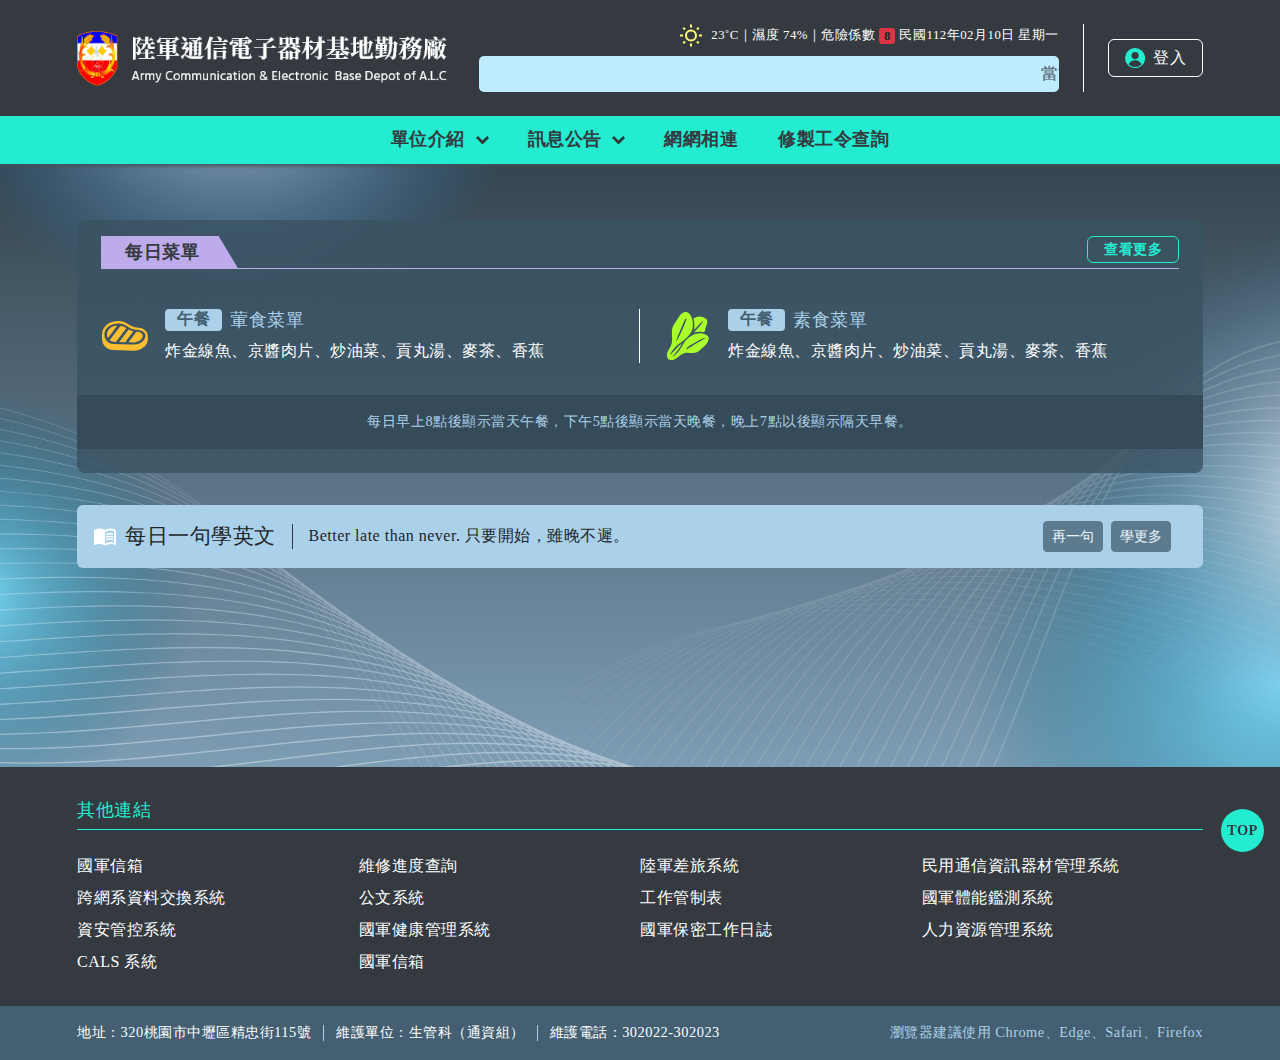
==== commit d669b8fb: "內容調整" ====
--- a/index.html
+++ b/index.html
@@ -90,11 +90,11 @@
                         </li>
                         <li class="nav-item dropdown js-dropdown">
                             <a class="nav-link dropdown-toggle js-dropdown-toggle" href="#" role="button" data-bs-toggle="dropdown">
-                                廠區相關介紹
+                                單位介紹
                             </a>
                             <ul class="dropdown-menu" id="intro">
-                                <li><a class="dropdown-item" href="intro.html">通基廠介紹</a></li>
-                                <li><a class="dropdown-item" href="intro-unit.html">單位介紹</a></li>
+                                <li><a class="dropdown-item" href="intro.html">組織遞嬗</a></li>
+                                <li><a class="dropdown-item" href="intro-unit.html">科室介紹</a></li>
                                 <li><a class="dropdown-item" href="life.html" data-con="login-item">生活花絮</a></li>
                             </ul>
                         </li>
@@ -133,128 +133,36 @@
 			<!--內容開始-->
 				<main class="main">
 	<div class="container">
-		<div class="box-main p-4 pt-3 mb-5">
-			<h2 class="main-title-tertiary mb-3 mb-lg-4">
-				<p>輪值表</p>
-			</h2>
-			<div class="row">
-				<div class="col-lg-6 d-flex flex-column flex-lg-row align-items-start bd-lg-middle">
-					<h3 class="sub-title-tertiary flex-shrink-0 ms-lg-3 me-4 mb-3 mb-lg-0">今日</h3>
-					<ul class="row gy-3 w-100">
-						<li class="col-6 col-sm-4 col-lg-6 col-xxl-4 text-white"><span class="text-base-light d-inline-block me-2" style="width: 50px;">高勤官</span>陳小名</li>
-						<li class="col-6 col-sm-4 col-lg-6 col-xxl-4 text-white"><span class="text-base-light d-inline-block me-2" style="width: 68px;">總值日官</span>陳小名</li>
-						<li class="col-6 col-sm-4 col-lg-6 col-xxl-4 text-white"><span class="text-base-light d-inline-block me-2" style="width: 50px;">戰情官</span>陳小名</li>
-						<li class="col-6 col-sm-4 col-lg-6 col-xxl-4 text-white"><span class="text-base-light d-inline-block me-2" style="width: 50px;">督伙官</span>陳小名</li>
-						<li class="col-6 col-sm-4 col-lg-6 col-xxl-4 text-white"><span class="text-base-light d-inline-block me-2" style="width: 36px;">EMT</span>陳小名</li>
-					</ul>
-					<hr class="w-100 d-block d-lg-none border-white opacity-100">
-				</div>
-				<div class="col-lg-6 d-flex flex-column flex-lg-row align-items-start">
-					<h3 class="sub-title-tertiary flex-shrink-0 ms-lg-3 me-4 mb-3 mb-lg-0">明日</h3>
-					<ul class="row gy-3 w-100">
-						<li class="col-6 col-sm-4 col-lg-6 col-xxl-4 text-white"><span class="text-base-light d-inline-block me-2"
-								style="width: 50px;">高勤官</span>陳小名</li>
-						<li class="col-6 col-sm-4 col-lg-6 col-xxl-4 text-white"><span class="text-base-light d-inline-block me-2"
-								style="width: 68px;">總值日官</span>陳小名</li>
-						<li class="col-6 col-sm-4 col-lg-6 col-xxl-4 text-white"><span class="text-base-light d-inline-block me-2"
-								style="width: 50px;">戰情官</span>陳小名</li>
-						<li class="col-6 col-sm-4 col-lg-6 col-xxl-4 text-white"><span class="text-base-light d-inline-block me-2"
-								style="width: 50px;">督伙官</span>陳小名</li>
-						<li class="col-6 col-sm-4 col-lg-6 col-xxl-4 text-white"><span class="text-base-light d-inline-block me-2" style="width: 36px;">EMT</span>陳小名</li>
-					</ul>
-				</div>
-			</div>
-		</div>
 		<div class="row align-items-stretch mb-5 gy-5">
-			<div class="col-lg-6">
+			<div class="col-12">
 				<div class="box-main p-4 pt-3 h-100">
-					<h2 class="main-title-special mb-2 mb-lg-4">
-						<p>最新消息</p>
-						<a href="#" class="btn main-title-btn ms-auto">查看更多</a>
-					</h2>
-					<ul class="tag-list">
-						<li class="tag-list-item">
-							<a href="#" class="tag-list-link">
-								<div class="tag-list-txt mb-2">
-									<img src="./assets/images/ic-mark.svg" alt="置頂" class="me-2"> 
-									<p>陸軍指揮部公開徵求112年度「健體活動計畫」，自即日起接受申請</p>
-								</div>
-								<div class="tag-list-info text-base-light d-flex align-items-center">
-									<img src="./assets/images/ic-date.svg" alt="日期" class="me-2"><span class="me-4">112/10/10</span>
-									<img src="./assets/images/ic-package.svg" alt="單位" class="me-2"><span class="me-4">醫務室</span>
-								</div>
-							</a>
-						</li>
-						<li class="tag-list-item">
-							<a href="#" class="tag-list-link">
-								<div class="tag-list-txt mb-2">
-									<p>陸軍指揮部公開徵求112年度「健體活動計畫」，自即日起接受申請</p>
-								</div>
-								<div class="tag-list-info text-base-light d-flex align-items-center">
-									<img src="./assets/images/ic-date.svg" alt="日期" class="me-2"><span class="me-4">112/10/10</span>
-									<img src="./assets/images/ic-package.svg" alt="單位" class="me-2"><span class="me-4">醫務室</span>
-								</div>
-							</a>
-						</li>
-						<li class="tag-list-item">
-							<a href="#" class="tag-list-link">
-								<div class="tag-list-txt mb-2">
-									<p>陸軍指揮部公開徵求112年度「健體活動計畫」，自即日起接受申請</p>
-								</div>
-								<div class="tag-list-info text-base-light d-flex align-items-center">
-									<img src="./assets/images/ic-date.svg" alt="日期" class="me-2"><span class="me-4">112/10/10</span>
-									<img src="./assets/images/ic-package.svg" alt="單位" class="me-2"><span class="me-4">醫務室</span>
-								</div>
-							</a>
-						</li>
-						<li class="tag-list-item">
-							<a href="#" class="tag-list-link">
-								<div class="tag-list-txt mb-2">
-									<p>陸軍指揮部公開徵求112年度「健體活動計畫」，自即日起接受申請</p>
-								</div>
-								<div class="tag-list-info text-base-light d-flex align-items-center">
-									<img src="./assets/images/ic-date.svg" alt="日期" class="me-2"><span class="me-4">112/10/10</span>
-									<img src="./assets/images/ic-package.svg" alt="單位" class="me-2"><span class="me-4">醫務室</span>
-								</div>
-							</a>
-						</li>
-						<li class="tag-list-item">
-							<a href="#" class="tag-list-link">
-								<div class="tag-list-txt mb-2">
-									<p>陸軍指揮部公開徵求112年度「健體活動計畫」，自即日起接受申請</p>
-								</div>
-								<div class="tag-list-info text-base-light d-flex align-items-center">
-									<img src="./assets/images/ic-date.svg" alt="日期" class="me-2"><span class="me-4">112/10/10</span>
-									<img src="./assets/images/ic-package.svg" alt="單位" class="me-2"><span class="me-4">醫務室</span>
-								</div>
-							</a>
-						</li>
-					</ul>
-				</div>
-			</div>
-			<div class="col-lg-6">
-				<div class="box-main p-4 pt-3 h-100">
-					<h2 class="main-title-bright mb-4 mb-lg-6">
+					<h2 class="main-title-bright">
 						<p>每日菜單</p>
 						<a href="menu.html" class="btn main-title-btn ms-auto">查看更多</a>
 					</h2>
-					<div class="d-flex border-bottom border-base-light pb-4 pb-xl-6 mb-4 mb-xl-6 w-100">
-						<img src="./assets/images/ic-meal.svg" alt="葷食" class="flex-shrink-0 me-3">
-						<div class="text-white">
-							<h3 class="tag-title mb-3"><span class="me-2">午餐</span>葷食菜單</h3>
-							<p>炸金線魚、京醬肉片、炒油菜、貢丸湯、麥茶、香蕉</p>
+					<div class="row py-5 gx-6">
+						<div class="col-lg-6 bd-lg-middle">
+							<div class="d-flex border-base-light w-100">
+								<img src="./assets/images/ic-meal.svg" alt="葷食" class="flex-shrink-0 me-3">
+								<div class="text-white">
+									<h3 class="tag-title mb-2"><span class="me-2">午餐</span>葷食菜單</h3>
+									<p>炸金線魚、京醬肉片、炒油菜、貢丸湯、麥茶、香蕉</p>
+								</div>
+							</div>
+							<hr class="w-100 d-block d-lg-none border-white opacity-100">
+						</div>
+						<div class="col-lg-6">
+							<div class="d-flex w-100">
+								<img src="./assets/images/ic-vegetable.svg" alt="素食" class="flex-shrink-0 me-3">
+								<div class="text-white">
+									<h3 class="tag-title mb-2"><span class="me-2">午餐</span>素食菜單</h3>
+									<p>炸金線魚、京醬肉片、炒油菜、貢丸湯、麥茶、香蕉</p>
+								</div>
+							</div>
 						</div>
 					</div>
-					<div class="d-flex w-100 pb-4 pb-xl-6">
-						<img src="./assets/images/ic-vegetable.svg" alt="素食" class="flex-shrink-0 me-3">
-						<div class="text-white">
-							<h3 class="tag-title mb-3"><span class="me-2">午餐</span>素食菜單</h3>
-							<p>炸金線魚、京醬肉片、炒油菜、貢丸湯、麥茶、香蕉</p>
-						</div>
-					</div>
-					<div class="box-main-banner p-4 text-base-light text-center">
-						每日早上8點後顯示當天午餐，<br>
-						下午5點後顯示當天晚餐，晚上7點以後顯示隔天早餐。
+					<div class="box-main-banner p-3 text-base-light text-center">
+						每日早上8點後顯示當天午餐，下午5點後顯示當天晚餐，晚上7點以後顯示隔天早餐。
 					</div>
 				</div>
 			</div>
--- a/assets/style/all.css
+++ b/assets/style/all.css
@@ -179,8 +179,7 @@
   --bs-form-valid-color: #198754;
   --bs-form-valid-border-color: #198754;
   --bs-form-invalid-color: #dc3545;
-  --bs-form-invalid-border-color: #dc3545;
-}
+  --bs-form-invalid-border-color: #dc3545; }
 
 [data-bs-theme="dark"] {
   color-scheme: dark;
@@ -233,21 +232,17 @@
   --bs-form-valid-color: #75b798;
   --bs-form-valid-border-color: #75b798;
   --bs-form-invalid-color: #ea868f;
-  --bs-form-invalid-border-color: #ea868f;
-}
+  --bs-form-invalid-border-color: #ea868f; }
 
 *,
 *::before,
 *::after {
   -webkit-box-sizing: border-box;
-          box-sizing: border-box;
-}
+          box-sizing: border-box; }
 
 @media (prefers-reduced-motion: no-preference) {
   :root {
-    scroll-behavior: smooth;
-  }
-}
+    scroll-behavior: smooth; } }
 
 body {
   margin: 0;
@@ -259,237 +254,183 @@
   text-align: var(--bs-body-text-align);
   background-color: var(--bs-body-bg);
   -webkit-text-size-adjust: 100%;
-  -webkit-tap-highlight-color: rgba(0, 0, 0, 0);
-}
+  -webkit-tap-highlight-color: rgba(0, 0, 0, 0); }
 
 hr {
   margin: 1rem 0;
   color: inherit;
   border: 0;
   border-top: var(--bs-border-width) solid;
-  opacity: 0.25;
-}
+  opacity: 0.25; }
 
 h1, .h1, h2, .h2, h3, .h3, h4, .h4, h5, .h5, h6, .h6 {
   margin-top: 0;
   margin-bottom: 0.5rem;
   font-weight: 500;
   line-height: 1.2;
-  color: var(--bs-heading-color);
-}
+  color: var(--bs-heading-color); }
 
 h1, .h1 {
-  font-size: calc(1.375rem + 1.5vw);
-}
-
-@media (min-width: 1200px) {
-  h1, .h1 {
-    font-size: 2.5rem;
-  }
-}
+  font-size: calc(1.375rem + 1.5vw); }
+  @media (min-width: 1200px) {
+    h1, .h1 {
+      font-size: 2.5rem; } }
 
 h2, .h2 {
-  font-size: calc(1.325rem + 0.9vw);
-}
-
-@media (min-width: 1200px) {
-  h2, .h2 {
-    font-size: 2rem;
-  }
-}
+  font-size: calc(1.325rem + 0.9vw); }
+  @media (min-width: 1200px) {
+    h2, .h2 {
+      font-size: 2rem; } }
 
 h3, .h3 {
-  font-size: calc(1.3rem + 0.6vw);
-}
-
-@media (min-width: 1200px) {
-  h3, .h3 {
-    font-size: 1.75rem;
-  }
-}
+  font-size: calc(1.3rem + 0.6vw); }
+  @media (min-width: 1200px) {
+    h3, .h3 {
+      font-size: 1.75rem; } }
 
 h4, .h4 {
-  font-size: calc(1.255rem + 0.06vw);
-}
-
-@media (min-width: 1200px) {
-  h4, .h4 {
-    font-size: 1.3rem;
-  }
-}
+  font-size: calc(1.255rem + 0.06vw); }
+  @media (min-width: 1200px) {
+    h4, .h4 {
+      font-size: 1.3rem; } }
 
 h5, .h5 {
-  font-size: 1.15rem;
-}
+  font-size: 1.15rem; }
 
 h6, .h6 {
-  font-size: 1rem;
-}
+  font-size: 1rem; }
 
 p {
   margin-top: 0;
-  margin-bottom: 1rem;
-}
+  margin-bottom: 1rem; }
 
 abbr[title] {
   -webkit-text-decoration: underline dotted;
           text-decoration: underline dotted;
   cursor: help;
-  text-decoration-skip-ink: none;
-}
+  -webkit-text-decoration-skip-ink: none;
+          text-decoration-skip-ink: none; }
 
 address {
   margin-bottom: 1rem;
   font-style: normal;
-  line-height: inherit;
-}
+  line-height: inherit; }
 
 ol,
 ul {
-  padding-left: 2rem;
-}
+  padding-left: 2rem; }
 
 ol,
 ul,
 dl {
   margin-top: 0;
-  margin-bottom: 1rem;
-}
+  margin-bottom: 1rem; }
 
 ol ol,
 ul ul,
 ol ul,
 ul ol {
-  margin-bottom: 0;
-}
+  margin-bottom: 0; }
 
 dt {
-  font-weight: 700;
-}
+  font-weight: 700; }
 
 dd {
   margin-bottom: .5rem;
-  margin-left: 0;
-}
+  margin-left: 0; }
 
 blockquote {
-  margin: 0 0 1rem;
-}
+  margin: 0 0 1rem; }
 
 b,
 strong {
-  font-weight: bolder;
-}
+  font-weight: bolder; }
 
 small, .small {
-  font-size: 0.875em;
-}
+  font-size: 0.875em; }
 
 mark, .mark {
   padding: 0.1875em;
-  background-color: var(--bs-highlight-bg);
-}
+  background-color: var(--bs-highlight-bg); }
 
 sub,
 sup {
   position: relative;
   font-size: 0.75em;
   line-height: 0;
-  vertical-align: baseline;
-}
+  vertical-align: baseline; }
 
 sub {
-  bottom: -.25em;
-}
+  bottom: -.25em; }
 
 sup {
-  top: -.5em;
-}
+  top: -.5em; }
 
 a {
   color: rgba(var(--bs-link-color-rgb), var(--bs-link-opacity, 1));
-  text-decoration: underline;
-}
-
-a:hover {
-  --bs-link-color-rgb: var(--bs-link-hover-color-rgb);
-}
+  text-decoration: underline; }
+  a:hover {
+    --bs-link-color-rgb: var(--bs-link-hover-color-rgb); }
 
 a:not([href]):not([class]), a:not([href]):not([class]):hover {
   color: inherit;
-  text-decoration: none;
-}
+  text-decoration: none; }
 
 pre,
 code,
 kbd,
 samp {
   font-family: var(--bs-font-monospace);
-  font-size: 1em;
-}
+  font-size: 1em; }
 
 pre {
   display: block;
   margin-top: 0;
   margin-bottom: 1rem;
   overflow: auto;
-  font-size: 0.875em;
-}
-
-pre code {
-  font-size: inherit;
-  color: inherit;
-  word-break: normal;
-}
+  font-size: 0.875em; }
+  pre code {
+    font-size: inherit;
+    color: inherit;
+    word-break: normal; }
 
 code {
   font-size: 0.875em;
   color: var(--bs-code-color);
-  word-wrap: break-word;
-}
-
-a > code {
-  color: inherit;
-}
+  word-wrap: break-word; }
+  a > code {
+    color: inherit; }
 
 kbd {
   padding: 0.1875rem 0.375rem;
   font-size: 0.875em;
   color: var(--bs-body-bg);
   background-color: var(--bs-body-color);
-  border-radius: 0.25rem;
-}
-
-kbd kbd {
-  padding: 0;
-  font-size: 1em;
-}
+  border-radius: 0.25rem; }
+  kbd kbd {
+    padding: 0;
+    font-size: 1em; }
 
 figure {
-  margin: 0 0 1rem;
-}
+  margin: 0 0 1rem; }
 
 img,
 svg {
-  vertical-align: middle;
-}
+  vertical-align: middle; }
 
 table {
   caption-side: bottom;
-  border-collapse: collapse;
-}
+  border-collapse: collapse; }
 
 caption {
   padding-top: 0.5rem;
   padding-bottom: 0.5rem;
   color: var(--bs-secondary-color);
-  text-align: left;
-}
+  text-align: left; }
 
 th {
   text-align: inherit;
-  text-align: -webkit-match-parent;
-}
+  text-align: -webkit-match-parent; }
 
 thead,
 tbody,
@@ -499,20 +440,16 @@
 th {
   border-color: inherit;
   border-style: solid;
-  border-width: 0;
-}
+  border-width: 0; }
 
 label {
-  display: inline-block;
-}
+  display: inline-block; }
 
 button {
-  border-radius: 0;
-}
+  border-radius: 0; }
 
 button:focus:not(:focus-visible) {
-  outline: 0;
-}
+  outline: 0; }
 
 input,
 button,
@@ -522,59 +459,46 @@
   margin: 0;
   font-family: inherit;
   font-size: inherit;
-  line-height: inherit;
-}
+  line-height: inherit; }
 
 button,
 select {
-  text-transform: none;
-}
+  text-transform: none; }
 
 [role="button"] {
-  cursor: pointer;
-}
+  cursor: pointer; }
 
 select {
-  word-wrap: normal;
-}
-
-select:disabled {
-  opacity: 1;
-}
+  word-wrap: normal; }
+  select:disabled {
+    opacity: 1; }
 
 [list]:not([type="date"]):not([type="datetime-local"]):not([type="month"]):not([type="week"]):not([type="time"])::-webkit-calendar-picker-indicator {
-  display: none !important;
-}
+  display: none !important; }
 
 button,
 [type="button"],
 [type="reset"],
 [type="submit"] {
-  -webkit-appearance: button;
-}
-
-button:not(:disabled),
-[type="button"]:not(:disabled),
-[type="reset"]:not(:disabled),
-[type="submit"]:not(:disabled) {
-  cursor: pointer;
-}
+  -webkit-appearance: button; }
+  button:not(:disabled),
+  [type="button"]:not(:disabled),
+  [type="reset"]:not(:disabled),
+  [type="submit"]:not(:disabled) {
+    cursor: pointer; }
 
 ::-moz-focus-inner {
   padding: 0;
-  border-style: none;
-}
+  border-style: none; }
 
 textarea {
-  resize: vertical;
-}
+  resize: vertical; }
 
 fieldset {
   min-width: 0;
   padding: 0;
   margin: 0;
-  border: 0;
-}
+  border: 0; }
 
 legend {
   float: left;
@@ -582,18 +506,12 @@
   padding: 0;
   margin-bottom: 0.5rem;
   font-size: calc(1.275rem + 0.3vw);
-  line-height: inherit;
-}
-
-@media (min-width: 1200px) {
-  legend {
-    font-size: 1.5rem;
-  }
-}
-
-legend + * {
-  clear: left;
-}
+  line-height: inherit; }
+  @media (min-width: 1200px) {
+    legend {
+      font-size: 1.5rem; } }
+  legend + * {
+    clear: left; }
 
 ::-webkit-datetime-edit-fields-wrapper,
 ::-webkit-datetime-edit-text,
@@ -602,17 +520,14 @@
 ::-webkit-datetime-edit-day-field,
 ::-webkit-datetime-edit-month-field,
 ::-webkit-datetime-edit-year-field {
-  padding: 0;
-}
+  padding: 0; }
 
 ::-webkit-inner-spin-button {
-  height: auto;
-}
+  height: auto; }
 
 [type="search"] {
   outline-offset: -2px;
-  -webkit-appearance: textfield;
-}
+  -webkit-appearance: textfield; }
 
 /* rtl:raw:
 [type="tel"],
@@ -623,163 +538,117 @@
 }
 */
 ::-webkit-search-decoration {
-  -webkit-appearance: none;
-}
+  -webkit-appearance: none; }
 
 ::-webkit-color-swatch-wrapper {
-  padding: 0;
-}
+  padding: 0; }
 
 ::file-selector-button {
   font: inherit;
-  -webkit-appearance: button;
-}
+  -webkit-appearance: button; }
 
 output {
-  display: inline-block;
-}
+  display: inline-block; }
 
 iframe {
-  border: 0;
-}
+  border: 0; }
 
 summary {
   display: list-item;
-  cursor: pointer;
-}
+  cursor: pointer; }
 
 progress {
-  vertical-align: baseline;
-}
+  vertical-align: baseline; }
 
 [hidden] {
-  display: none !important;
-}
+  display: none !important; }
 
 .lead {
   font-size: 1.25rem;
-  font-weight: 300;
-}
+  font-weight: 300; }
 
 .display-1 {
   font-size: calc(1.625rem + 4.5vw);
   font-weight: 300;
-  line-height: 1.2;
-}
-
-@media (min-width: 1200px) {
-  .display-1 {
-    font-size: 5rem;
-  }
-}
+  line-height: 1.2; }
+  @media (min-width: 1200px) {
+    .display-1 {
+      font-size: 5rem; } }
 
 .display-2 {
   font-size: calc(1.575rem + 3.9vw);
   font-weight: 300;
-  line-height: 1.2;
-}
-
-@media (min-width: 1200px) {
-  .display-2 {
-    font-size: 4.5rem;
-  }
-}
+  line-height: 1.2; }
+  @media (min-width: 1200px) {
+    .display-2 {
+      font-size: 4.5rem; } }
 
 .display-3 {
   font-size: calc(1.525rem + 3.3vw);
   font-weight: 300;
-  line-height: 1.2;
-}
-
-@media (min-width: 1200px) {
-  .display-3 {
-    font-size: 4rem;
-  }
-}
+  line-height: 1.2; }
+  @media (min-width: 1200px) {
+    .display-3 {
+      font-size: 4rem; } }
 
 .display-4 {
   font-size: calc(1.475rem + 2.7vw);
   font-weight: 300;
-  line-height: 1.2;
-}
-
-@media (min-width: 1200px) {
-  .display-4 {
-    font-size: 3.5rem;
-  }
-}
+  line-height: 1.2; }
+  @media (min-width: 1200px) {
+    .display-4 {
+      font-size: 3.5rem; } }
 
 .display-5 {
   font-size: calc(1.425rem + 2.1vw);
   font-weight: 300;
-  line-height: 1.2;
-}
-
-@media (min-width: 1200px) {
-  .display-5 {
-    font-size: 3rem;
-  }
-}
+  line-height: 1.2; }
+  @media (min-width: 1200px) {
+    .display-5 {
+      font-size: 3rem; } }
 
 .display-6 {
   font-size: calc(1.375rem + 1.5vw);
   font-weight: 300;
-  line-height: 1.2;
-}
-
-@media (min-width: 1200px) {
-  .display-6 {
-    font-size: 2.5rem;
-  }
-}
+  line-height: 1.2; }
+  @media (min-width: 1200px) {
+    .display-6 {
+      font-size: 2.5rem; } }
 
 .list-unstyled {
   padding-left: 0;
-  list-style: none;
-}
+  list-style: none; }
 
 .list-inline {
   padding-left: 0;
-  list-style: none;
-}
+  list-style: none; }
 
 .list-inline-item {
-  display: inline-block;
-}
-
-.list-inline-item:not(:last-child) {
-  margin-right: 0.5rem;
-}
+  display: inline-block; }
+  .list-inline-item:not(:last-child) {
+    margin-right: 0.5rem; }
 
 .initialism {
   font-size: 0.875em;
-  text-transform: uppercase;
-}
+  text-transform: uppercase; }
 
 .blockquote {
   margin-bottom: 1rem;
-  font-size: 1.25rem;
-}
-
-.blockquote > :last-child {
-  margin-bottom: 0;
-}
+  font-size: 1.25rem; }
+  .blockquote > :last-child {
+    margin-bottom: 0; }
 
 .blockquote-footer {
   margin-top: -1rem;
   margin-bottom: 1rem;
   font-size: 0.875em;
-  color: #6c757d;
-}
-
-.blockquote-footer::before {
-  content: "\2014\00A0";
-}
+  color: #6c757d; }
+  .blockquote-footer::before {
+    content: "\2014\00A0"; }
 
 .img-fluid {
   max-width: 100%;
-  height: auto;
-}
+  height: auto; }
 
 .img-thumbnail {
   padding: 0.25rem;
@@ -787,22 +656,18 @@
   border: var(--bs-border-width) solid var(--bs-border-color);
   border-radius: var(--bs-border-radius);
   max-width: 100%;
-  height: auto;
-}
+  height: auto; }
 
 .figure {
-  display: inline-block;
-}
+  display: inline-block; }
 
 .figure-img {
   margin-bottom: 0.5rem;
-  line-height: 1;
-}
+  line-height: 1; }
 
 .figure-caption {
   font-size: 0.875em;
-  color: var(--bs-secondary-color);
-}
+  color: var(--bs-secondary-color); }
 
 .container,
 .container-fluid,
@@ -817,38 +682,27 @@
   padding-right: calc(var(--bs-gutter-x) * .5);
   padding-left: calc(var(--bs-gutter-x) * .5);
   margin-right: auto;
-  margin-left: auto;
-}
+  margin-left: auto; }
 
 @media (min-width: 576px) {
   .container, .container-sm {
-    max-width: 540px;
-  }
-}
+    max-width: 540px; } }
 
 @media (min-width: 768px) {
   .container, .container-sm, .container-md {
-    max-width: 720px;
-  }
-}
+    max-width: 720px; } }
 
 @media (min-width: 992px) {
   .container, .container-sm, .container-md, .container-lg {
-    max-width: 960px;
-  }
-}
+    max-width: 960px; } }
 
 @media (min-width: 1200px) {
   .container, .container-sm, .container-md, .container-lg, .container-xl {
-    max-width: 1140px;
-  }
-}
+    max-width: 1140px; } }
 
 @media (min-width: 1400px) {
   .container, .container-sm, .container-md, .container-lg, .container-xl, .container-xxl {
-    max-width: 1320px;
-  }
-}
+    max-width: 1320px; } }
 
 :root {
   --bs-breakpoint-xs: 0;
@@ -856,8 +710,7 @@
   --bs-breakpoint-md: 768px;
   --bs-breakpoint-lg: 992px;
   --bs-breakpoint-xl: 1200px;
-  --bs-breakpoint-xxl: 1400px;
-}
+  --bs-breakpoint-xxl: 1400px; }
 
 .row {
   --bs-gutter-x: 1.5rem;
@@ -869,1408 +722,1114 @@
       flex-wrap: wrap;
   margin-top: calc(-1 * var(--bs-gutter-y));
   margin-right: calc(-.5 * var(--bs-gutter-x));
-  margin-left: calc(-.5 * var(--bs-gutter-x));
-}
-
-.row > * {
-  -ms-flex-negative: 0;
-      flex-shrink: 0;
-  width: 100%;
-  max-width: 100%;
-  padding-right: calc(var(--bs-gutter-x) * .5);
-  padding-left: calc(var(--bs-gutter-x) * .5);
-  margin-top: var(--bs-gutter-y);
-}
+  margin-left: calc(-.5 * var(--bs-gutter-x)); }
+  .row > * {
+    -ms-flex-negative: 0;
+        flex-shrink: 0;
+    width: 100%;
+    max-width: 100%;
+    padding-right: calc(var(--bs-gutter-x) * .5);
+    padding-left: calc(var(--bs-gutter-x) * .5);
+    margin-top: var(--bs-gutter-y); }
 
 .col {
   -webkit-box-flex: 1;
       -ms-flex: 1 0 0%;
-          flex: 1 0 0%;
-}
+          flex: 1 0 0%; }
 
 .row-cols-auto > * {
   -webkit-box-flex: 0;
       -ms-flex: 0 0 auto;
           flex: 0 0 auto;
-  width: auto;
-}
+  width: auto; }
 
 .row-cols-1 > * {
   -webkit-box-flex: 0;
       -ms-flex: 0 0 auto;
           flex: 0 0 auto;
-  width: 100%;
-}
+  width: 100%; }
 
 .row-cols-2 > * {
   -webkit-box-flex: 0;
       -ms-flex: 0 0 auto;
           flex: 0 0 auto;
-  width: 50%;
-}
+  width: 50%; }
 
 .row-cols-3 > * {
   -webkit-box-flex: 0;
       -ms-flex: 0 0 auto;
           flex: 0 0 auto;
-  width: 33.33333%;
-}
+  width: 33.33333%; }
 
 .row-cols-4 > * {
   -webkit-box-flex: 0;
       -ms-flex: 0 0 auto;
           flex: 0 0 auto;
-  width: 25%;
-}
+  width: 25%; }
 
 .row-cols-5 > * {
   -webkit-box-flex: 0;
       -ms-flex: 0 0 auto;
           flex: 0 0 auto;
-  width: 20%;
-}
+  width: 20%; }
 
 .row-cols-6 > * {
   -webkit-box-flex: 0;
       -ms-flex: 0 0 auto;
           flex: 0 0 auto;
-  width: 16.66667%;
-}
+  width: 16.66667%; }
 
 .col-auto {
   -webkit-box-flex: 0;
       -ms-flex: 0 0 auto;
           flex: 0 0 auto;
-  width: auto;
-}
+  width: auto; }
 
 .col-1 {
   -webkit-box-flex: 0;
       -ms-flex: 0 0 auto;
           flex: 0 0 auto;
-  width: 8.33333%;
-}
+  width: 8.33333%; }
 
 .col-2 {
   -webkit-box-flex: 0;
       -ms-flex: 0 0 auto;
           flex: 0 0 auto;
-  width: 16.66667%;
-}
+  width: 16.66667%; }
 
 .col-3 {
   -webkit-box-flex: 0;
       -ms-flex: 0 0 auto;
           flex: 0 0 auto;
-  width: 25%;
-}
+  width: 25%; }
 
 .col-4 {
   -webkit-box-flex: 0;
       -ms-flex: 0 0 auto;
           flex: 0 0 auto;
-  width: 33.33333%;
-}
+  width: 33.33333%; }
 
 .col-5 {
   -webkit-box-flex: 0;
       -ms-flex: 0 0 auto;
           flex: 0 0 auto;
-  width: 41.66667%;
-}
+  width: 41.66667%; }
 
 .col-6 {
   -webkit-box-flex: 0;
       -ms-flex: 0 0 auto;
           flex: 0 0 auto;
-  width: 50%;
-}
+  width: 50%; }
 
 .col-7 {
   -webkit-box-flex: 0;
       -ms-flex: 0 0 auto;
           flex: 0 0 auto;
-  width: 58.33333%;
-}
+  width: 58.33333%; }
 
 .col-8 {
   -webkit-box-flex: 0;
       -ms-flex: 0 0 auto;
           flex: 0 0 auto;
-  width: 66.66667%;
-}
+  width: 66.66667%; }
 
 .col-9 {
   -webkit-box-flex: 0;
       -ms-flex: 0 0 auto;
           flex: 0 0 auto;
-  width: 75%;
-}
+  width: 75%; }
 
 .col-10 {
   -webkit-box-flex: 0;
       -ms-flex: 0 0 auto;
           flex: 0 0 auto;
-  width: 83.33333%;
-}
+  width: 83.33333%; }
 
 .col-11 {
   -webkit-box-flex: 0;
       -ms-flex: 0 0 auto;
           flex: 0 0 auto;
-  width: 91.66667%;
-}
+  width: 91.66667%; }
 
 .col-12 {
   -webkit-box-flex: 0;
       -ms-flex: 0 0 auto;
           flex: 0 0 auto;
-  width: 100%;
-}
+  width: 100%; }
 
 .offset-1 {
-  margin-left: 8.33333%;
-}
+  margin-left: 8.33333%; }
 
 .offset-2 {
-  margin-left: 16.66667%;
-}
+  margin-left: 16.66667%; }
 
 .offset-3 {
-  margin-left: 25%;
-}
+  margin-left: 25%; }
 
 .offset-4 {
-  margin-left: 33.33333%;
-}
+  margin-left: 33.33333%; }
 
 .offset-5 {
-  margin-left: 41.66667%;
-}
+  margin-left: 41.66667%; }
 
 .offset-6 {
-  margin-left: 50%;
-}
+  margin-left: 50%; }
 
 .offset-7 {
-  margin-left: 58.33333%;
-}
+  margin-left: 58.33333%; }
 
 .offset-8 {
-  margin-left: 66.66667%;
-}
+  margin-left: 66.66667%; }
 
 .offset-9 {
-  margin-left: 75%;
-}
+  margin-left: 75%; }
 
 .offset-10 {
-  margin-left: 83.33333%;
-}
+  margin-left: 83.33333%; }
 
 .offset-11 {
-  margin-left: 91.66667%;
-}
+  margin-left: 91.66667%; }
 
 .g-0,
 .gx-0 {
-  --bs-gutter-x: 0;
-}
+  --bs-gutter-x: 0; }
 
 .g-0,
 .gy-0 {
-  --bs-gutter-y: 0;
-}
+  --bs-gutter-y: 0; }
 
 .g-1,
 .gx-1 {
-  --bs-gutter-x: 0.25rem;
-}
+  --bs-gutter-x: 0.25rem; }
 
 .g-1,
 .gy-1 {
-  --bs-gutter-y: 0.25rem;
-}
+  --bs-gutter-y: 0.25rem; }
 
 .g-2,
 .gx-2 {
-  --bs-gutter-x: 0.5rem;
-}
+  --bs-gutter-x: 0.5rem; }
 
 .g-2,
 .gy-2 {
-  --bs-gutter-y: 0.5rem;
-}
+  --bs-gutter-y: 0.5rem; }
 
 .g-3,
 .gx-3 {
-  --bs-gutter-x: 1rem;
-}
+  --bs-gutter-x: 1rem; }
 
 .g-3,
 .gy-3 {
-  --bs-gutter-y: 1rem;
-}
+  --bs-gutter-y: 1rem; }
 
 .g-4,
 .gx-4 {
-  --bs-gutter-x: 1.5rem;
-}
+  --bs-gutter-x: 1.5rem; }
 
 .g-4,
 .gy-4 {
-  --bs-gutter-y: 1.5rem;
-}
+  --bs-gutter-y: 1.5rem; }
 
 .g-5,
 .gx-5 {
-  --bs-gutter-x: 2rem;
-}
+  --bs-gutter-x: 2rem; }
 
 .g-5,
 .gy-5 {
-  --bs-gutter-y: 2rem;
-}
+  --bs-gutter-y: 2rem; }
 
 .g-6,
 .gx-6 {
-  --bs-gutter-x: 3rem;
-}
+  --bs-gutter-x: 3rem; }
 
 .g-6,
 .gy-6 {
-  --bs-gutter-y: 3rem;
-}
+  --bs-gutter-y: 3rem; }
 
 @media (min-width: 576px) {
   .col-sm {
     -webkit-box-flex: 1;
         -ms-flex: 1 0 0%;
-            flex: 1 0 0%;
-  }
+            flex: 1 0 0%; }
   .row-cols-sm-auto > * {
     -webkit-box-flex: 0;
         -ms-flex: 0 0 auto;
             flex: 0 0 auto;
-    width: auto;
-  }
+    width: auto; }
   .row-cols-sm-1 > * {
     -webkit-box-flex: 0;
         -ms-flex: 0 0 auto;
             flex: 0 0 auto;
-    width: 100%;
-  }
+    width: 100%; }
   .row-cols-sm-2 > * {
     -webkit-box-flex: 0;
         -ms-flex: 0 0 auto;
             flex: 0 0 auto;
-    width: 50%;
-  }
+    width: 50%; }
   .row-cols-sm-3 > * {
     -webkit-box-flex: 0;
         -ms-flex: 0 0 auto;
             flex: 0 0 auto;
-    width: 33.33333%;
-  }
+    width: 33.33333%; }
   .row-cols-sm-4 > * {
     -webkit-box-flex: 0;
         -ms-flex: 0 0 auto;
             flex: 0 0 auto;
-    width: 25%;
-  }
+    width: 25%; }
   .row-cols-sm-5 > * {
     -webkit-box-flex: 0;
         -ms-flex: 0 0 auto;
             flex: 0 0 auto;
-    width: 20%;
-  }
+    width: 20%; }
   .row-cols-sm-6 > * {
     -webkit-box-flex: 0;
         -ms-flex: 0 0 auto;
             flex: 0 0 auto;
-    width: 16.66667%;
-  }
+    width: 16.66667%; }
   .col-sm-auto {
     -webkit-box-flex: 0;
         -ms-flex: 0 0 auto;
             flex: 0 0 auto;
-    width: auto;
-  }
+    width: auto; }
   .col-sm-1 {
     -webkit-box-flex: 0;
         -ms-flex: 0 0 auto;
             flex: 0 0 auto;
-    width: 8.33333%;
-  }
+    width: 8.33333%; }
   .col-sm-2 {
     -webkit-box-flex: 0;
         -ms-flex: 0 0 auto;
             flex: 0 0 auto;
-    width: 16.66667%;
-  }
+    width: 16.66667%; }
   .col-sm-3 {
     -webkit-box-flex: 0;
         -ms-flex: 0 0 auto;
             flex: 0 0 auto;
-    width: 25%;
-  }
+    width: 25%; }
   .col-sm-4 {
     -webkit-box-flex: 0;
         -ms-flex: 0 0 auto;
             flex: 0 0 auto;
-    width: 33.33333%;
-  }
+    width: 33.33333%; }
   .col-sm-5 {
     -webkit-box-flex: 0;
         -ms-flex: 0 0 auto;
             flex: 0 0 auto;
-    width: 41.66667%;
-  }
+    width: 41.66667%; }
   .col-sm-6 {
     -webkit-box-flex: 0;
         -ms-flex: 0 0 auto;
             flex: 0 0 auto;
-    width: 50%;
-  }
+    width: 50%; }
   .col-sm-7 {
     -webkit-box-flex: 0;
         -ms-flex: 0 0 auto;
             flex: 0 0 auto;
-    width: 58.33333%;
-  }
+    width: 58.33333%; }
   .col-sm-8 {
     -webkit-box-flex: 0;
         -ms-flex: 0 0 auto;
             flex: 0 0 auto;
-    width: 66.66667%;
-  }
+    width: 66.66667%; }
   .col-sm-9 {
     -webkit-box-flex: 0;
         -ms-flex: 0 0 auto;
             flex: 0 0 auto;
-    width: 75%;
-  }
+    width: 75%; }
   .col-sm-10 {
     -webkit-box-flex: 0;
         -ms-flex: 0 0 auto;
             flex: 0 0 auto;
-    width: 83.33333%;
-  }
+    width: 83.33333%; }
   .col-sm-11 {
     -webkit-box-flex: 0;
         -ms-flex: 0 0 auto;
             flex: 0 0 auto;
-    width: 91.66667%;
-  }
+    width: 91.66667%; }
   .col-sm-12 {
     -webkit-box-flex: 0;
         -ms-flex: 0 0 auto;
             flex: 0 0 auto;
-    width: 100%;
-  }
+    width: 100%; }
   .offset-sm-0 {
-    margin-left: 0;
-  }
+    margin-left: 0; }
   .offset-sm-1 {
-    margin-left: 8.33333%;
-  }
+    margin-left: 8.33333%; }
   .offset-sm-2 {
-    margin-left: 16.66667%;
-  }
+    margin-left: 16.66667%; }
   .offset-sm-3 {
-    margin-left: 25%;
-  }
+    margin-left: 25%; }
   .offset-sm-4 {
-    margin-left: 33.33333%;
-  }
+    margin-left: 33.33333%; }
   .offset-sm-5 {
-    margin-left: 41.66667%;
-  }
+    margin-left: 41.66667%; }
   .offset-sm-6 {
-    margin-left: 50%;
-  }
+    margin-left: 50%; }
   .offset-sm-7 {
-    margin-left: 58.33333%;
-  }
+    margin-left: 58.33333%; }
   .offset-sm-8 {
-    margin-left: 66.66667%;
-  }
+    margin-left: 66.66667%; }
   .offset-sm-9 {
-    margin-left: 75%;
-  }
+    margin-left: 75%; }
   .offset-sm-10 {
-    margin-left: 83.33333%;
-  }
+    margin-left: 83.33333%; }
   .offset-sm-11 {
-    margin-left: 91.66667%;
-  }
+    margin-left: 91.66667%; }
   .g-sm-0,
   .gx-sm-0 {
-    --bs-gutter-x: 0;
-  }
+    --bs-gutter-x: 0; }
   .g-sm-0,
   .gy-sm-0 {
-    --bs-gutter-y: 0;
-  }
+    --bs-gutter-y: 0; }
   .g-sm-1,
   .gx-sm-1 {
-    --bs-gutter-x: 0.25rem;
-  }
+    --bs-gutter-x: 0.25rem; }
   .g-sm-1,
   .gy-sm-1 {
-    --bs-gutter-y: 0.25rem;
-  }
+    --bs-gutter-y: 0.25rem; }
   .g-sm-2,
   .gx-sm-2 {
-    --bs-gutter-x: 0.5rem;
-  }
+    --bs-gutter-x: 0.5rem; }
   .g-sm-2,
   .gy-sm-2 {
-    --bs-gutter-y: 0.5rem;
-  }
+    --bs-gutter-y: 0.5rem; }
   .g-sm-3,
   .gx-sm-3 {
-    --bs-gutter-x: 1rem;
-  }
+    --bs-gutter-x: 1rem; }
   .g-sm-3,
   .gy-sm-3 {
-    --bs-gutter-y: 1rem;
-  }
+    --bs-gutter-y: 1rem; }
   .g-sm-4,
   .gx-sm-4 {
-    --bs-gutter-x: 1.5rem;
-  }
+    --bs-gutter-x: 1.5rem; }
   .g-sm-4,
   .gy-sm-4 {
-    --bs-gutter-y: 1.5rem;
-  }
+    --bs-gutter-y: 1.5rem; }
   .g-sm-5,
   .gx-sm-5 {
-    --bs-gutter-x: 2rem;
-  }
+    --bs-gutter-x: 2rem; }
   .g-sm-5,
   .gy-sm-5 {
-    --bs-gutter-y: 2rem;
-  }
+    --bs-gutter-y: 2rem; }
   .g-sm-6,
   .gx-sm-6 {
-    --bs-gutter-x: 3rem;
-  }
+    --bs-gutter-x: 3rem; }
   .g-sm-6,
   .gy-sm-6 {
-    --bs-gutter-y: 3rem;
-  }
-}
+    --bs-gutter-y: 3rem; } }
 
 @media (min-width: 768px) {
   .col-md {
     -webkit-box-flex: 1;
         -ms-flex: 1 0 0%;
-            flex: 1 0 0%;
-  }
+            flex: 1 0 0%; }
   .row-cols-md-auto > * {
     -webkit-box-flex: 0;
         -ms-flex: 0 0 auto;
             flex: 0 0 auto;
-    width: auto;
-  }
+    width: auto; }
   .row-cols-md-1 > * {
     -webkit-box-flex: 0;
         -ms-flex: 0 0 auto;
             flex: 0 0 auto;
-    width: 100%;
-  }
+    width: 100%; }
   .row-cols-md-2 > * {
     -webkit-box-flex: 0;
         -ms-flex: 0 0 auto;
             flex: 0 0 auto;
-    width: 50%;
-  }
+    width: 50%; }
   .row-cols-md-3 > * {
     -webkit-box-flex: 0;
         -ms-flex: 0 0 auto;
             flex: 0 0 auto;
-    width: 33.33333%;
-  }
+    width: 33.33333%; }
   .row-cols-md-4 > * {
     -webkit-box-flex: 0;
         -ms-flex: 0 0 auto;
             flex: 0 0 auto;
-    width: 25%;
-  }
+    width: 25%; }
   .row-cols-md-5 > * {
     -webkit-box-flex: 0;
         -ms-flex: 0 0 auto;
             flex: 0 0 auto;
-    width: 20%;
-  }
+    width: 20%; }
   .row-cols-md-6 > * {
     -webkit-box-flex: 0;
         -ms-flex: 0 0 auto;
             flex: 0 0 auto;
-    width: 16.66667%;
-  }
+    width: 16.66667%; }
   .col-md-auto {
     -webkit-box-flex: 0;
         -ms-flex: 0 0 auto;
             flex: 0 0 auto;
-    width: auto;
-  }
+    width: auto; }
   .col-md-1 {
     -webkit-box-flex: 0;
         -ms-flex: 0 0 auto;
             flex: 0 0 auto;
-    width: 8.33333%;
-  }
+    width: 8.33333%; }
   .col-md-2 {
     -webkit-box-flex: 0;
         -ms-flex: 0 0 auto;
             flex: 0 0 auto;
-    width: 16.66667%;
-  }
+    width: 16.66667%; }
   .col-md-3 {
     -webkit-box-flex: 0;
         -ms-flex: 0 0 auto;
             flex: 0 0 auto;
-    width: 25%;
-  }
+    width: 25%; }
   .col-md-4 {
     -webkit-box-flex: 0;
         -ms-flex: 0 0 auto;
             flex: 0 0 auto;
-    width: 33.33333%;
-  }
+    width: 33.33333%; }
   .col-md-5 {
     -webkit-box-flex: 0;
         -ms-flex: 0 0 auto;
             flex: 0 0 auto;
-    width: 41.66667%;
-  }
+    width: 41.66667%; }
   .col-md-6 {
     -webkit-box-flex: 0;
         -ms-flex: 0 0 auto;
             flex: 0 0 auto;
-    width: 50%;
-  }
+    width: 50%; }
   .col-md-7 {
     -webkit-box-flex: 0;
         -ms-flex: 0 0 auto;
             flex: 0 0 auto;
-    width: 58.33333%;
-  }
+    width: 58.33333%; }
   .col-md-8 {
     -webkit-box-flex: 0;
         -ms-flex: 0 0 auto;
             flex: 0 0 auto;
-    width: 66.66667%;
-  }
+    width: 66.66667%; }
   .col-md-9 {
     -webkit-box-flex: 0;
         -ms-flex: 0 0 auto;
             flex: 0 0 auto;
-    width: 75%;
-  }
+    width: 75%; }
   .col-md-10 {
     -webkit-box-flex: 0;
         -ms-flex: 0 0 auto;
             flex: 0 0 auto;
-    width: 83.33333%;
-  }
+    width: 83.33333%; }
   .col-md-11 {
     -webkit-box-flex: 0;
         -ms-flex: 0 0 auto;
             flex: 0 0 auto;
-    width: 91.66667%;
-  }
+    width: 91.66667%; }
   .col-md-12 {
     -webkit-box-flex: 0;
         -ms-flex: 0 0 auto;
             flex: 0 0 auto;
-    width: 100%;
-  }
+    width: 100%; }
   .offset-md-0 {
-    margin-left: 0;
-  }
+    margin-left: 0; }
   .offset-md-1 {
-    margin-left: 8.33333%;
-  }
+    margin-left: 8.33333%; }
   .offset-md-2 {
-    margin-left: 16.66667%;
-  }
+    margin-left: 16.66667%; }
   .offset-md-3 {
-    margin-left: 25%;
-  }
+    margin-left: 25%; }
   .offset-md-4 {
-    margin-left: 33.33333%;
-  }
+    margin-left: 33.33333%; }
   .offset-md-5 {
-    margin-left: 41.66667%;
-  }
+    margin-left: 41.66667%; }
   .offset-md-6 {
-    margin-left: 50%;
-  }
+    margin-left: 50%; }
   .offset-md-7 {
-    margin-left: 58.33333%;
-  }
+    margin-left: 58.33333%; }
   .offset-md-8 {
-    margin-left: 66.66667%;
-  }
+    margin-left: 66.66667%; }
   .offset-md-9 {
-    margin-left: 75%;
-  }
+    margin-left: 75%; }
   .offset-md-10 {
-    margin-left: 83.33333%;
-  }
+    margin-left: 83.33333%; }
   .offset-md-11 {
-    margin-left: 91.66667%;
-  }
+    margin-left: 91.66667%; }
   .g-md-0,
   .gx-md-0 {
-    --bs-gutter-x: 0;
-  }
+    --bs-gutter-x: 0; }
   .g-md-0,
   .gy-md-0 {
-    --bs-gutter-y: 0;
-  }
+    --bs-gutter-y: 0; }
   .g-md-1,
   .gx-md-1 {
-    --bs-gutter-x: 0.25rem;
-  }
+    --bs-gutter-x: 0.25rem; }
   .g-md-1,
   .gy-md-1 {
-    --bs-gutter-y: 0.25rem;
-  }
+    --bs-gutter-y: 0.25rem; }
   .g-md-2,
   .gx-md-2 {
-    --bs-gutter-x: 0.5rem;
-  }
+    --bs-gutter-x: 0.5rem; }
   .g-md-2,
   .gy-md-2 {
-    --bs-gutter-y: 0.5rem;
-  }
+    --bs-gutter-y: 0.5rem; }
   .g-md-3,
   .gx-md-3 {
-    --bs-gutter-x: 1rem;
-  }
+    --bs-gutter-x: 1rem; }
   .g-md-3,
   .gy-md-3 {
-    --bs-gutter-y: 1rem;
-  }
+    --bs-gutter-y: 1rem; }
   .g-md-4,
   .gx-md-4 {
-    --bs-gutter-x: 1.5rem;
-  }
+    --bs-gutter-x: 1.5rem; }
   .g-md-4,
   .gy-md-4 {
-    --bs-gutter-y: 1.5rem;
-  }
+    --bs-gutter-y: 1.5rem; }
   .g-md-5,
   .gx-md-5 {
-    --bs-gutter-x: 2rem;
-  }
+    --bs-gutter-x: 2rem; }
   .g-md-5,
   .gy-md-5 {
-    --bs-gutter-y: 2rem;
-  }
+    --bs-gutter-y: 2rem; }
   .g-md-6,
   .gx-md-6 {
-    --bs-gutter-x: 3rem;
-  }
+    --bs-gutter-x: 3rem; }
   .g-md-6,
   .gy-md-6 {
-    --bs-gutter-y: 3rem;
-  }
-}
+    --bs-gutter-y: 3rem; } }
 
 @media (min-width: 992px) {
   .col-lg {
     -webkit-box-flex: 1;
         -ms-flex: 1 0 0%;
-            flex: 1 0 0%;
-  }
+            flex: 1 0 0%; }
   .row-cols-lg-auto > * {
     -webkit-box-flex: 0;
         -ms-flex: 0 0 auto;
             flex: 0 0 auto;
-    width: auto;
-  }
+    width: auto; }
   .row-cols-lg-1 > * {
     -webkit-box-flex: 0;
         -ms-flex: 0 0 auto;
             flex: 0 0 auto;
-    width: 100%;
-  }
+    width: 100%; }
   .row-cols-lg-2 > * {
     -webkit-box-flex: 0;
         -ms-flex: 0 0 auto;
             flex: 0 0 auto;
-    width: 50%;
-  }
+    width: 50%; }
   .row-cols-lg-3 > * {
     -webkit-box-flex: 0;
         -ms-flex: 0 0 auto;
             flex: 0 0 auto;
-    width: 33.33333%;
-  }
+    width: 33.33333%; }
   .row-cols-lg-4 > * {
     -webkit-box-flex: 0;
         -ms-flex: 0 0 auto;
             flex: 0 0 auto;
-    width: 25%;
-  }
+    width: 25%; }
   .row-cols-lg-5 > * {
     -webkit-box-flex: 0;
         -ms-flex: 0 0 auto;
             flex: 0 0 auto;
-    width: 20%;
-  }
+    width: 20%; }
   .row-cols-lg-6 > * {
     -webkit-box-flex: 0;
         -ms-flex: 0 0 auto;
             flex: 0 0 auto;
-    width: 16.66667%;
-  }
+    width: 16.66667%; }
   .col-lg-auto {
     -webkit-box-flex: 0;
         -ms-flex: 0 0 auto;
             flex: 0 0 auto;
-    width: auto;
-  }
+    width: auto; }
   .col-lg-1 {
     -webkit-box-flex: 0;
         -ms-flex: 0 0 auto;
             flex: 0 0 auto;
-    width: 8.33333%;
-  }
+    width: 8.33333%; }
   .col-lg-2 {
     -webkit-box-flex: 0;
         -ms-flex: 0 0 auto;
             flex: 0 0 auto;
-    width: 16.66667%;
-  }
+    width: 16.66667%; }
   .col-lg-3 {
     -webkit-box-flex: 0;
         -ms-flex: 0 0 auto;
             flex: 0 0 auto;
-    width: 25%;
-  }
+    width: 25%; }
   .col-lg-4 {
     -webkit-box-flex: 0;
         -ms-flex: 0 0 auto;
             flex: 0 0 auto;
-    width: 33.33333%;
-  }
+    width: 33.33333%; }
   .col-lg-5 {
     -webkit-box-flex: 0;
         -ms-flex: 0 0 auto;
             flex: 0 0 auto;
-    width: 41.66667%;
-  }
+    width: 41.66667%; }
   .col-lg-6 {
     -webkit-box-flex: 0;
         -ms-flex: 0 0 auto;
             flex: 0 0 auto;
-    width: 50%;
-  }
+    width: 50%; }
   .col-lg-7 {
     -webkit-box-flex: 0;
         -ms-flex: 0 0 auto;
             flex: 0 0 auto;
-    width: 58.33333%;
-  }
+    width: 58.33333%; }
   .col-lg-8 {
     -webkit-box-flex: 0;
         -ms-flex: 0 0 auto;
             flex: 0 0 auto;
-    width: 66.66667%;
-  }
+    width: 66.66667%; }
   .col-lg-9 {
     -webkit-box-flex: 0;
         -ms-flex: 0 0 auto;
             flex: 0 0 auto;
-    width: 75%;
-  }
+    width: 75%; }
   .col-lg-10 {
     -webkit-box-flex: 0;
         -ms-flex: 0 0 auto;
             flex: 0 0 auto;
-    width: 83.33333%;
-  }
+    width: 83.33333%; }
   .col-lg-11 {
     -webkit-box-flex: 0;
         -ms-flex: 0 0 auto;
             flex: 0 0 auto;
-    width: 91.66667%;
-  }
+    width: 91.66667%; }
   .col-lg-12 {
     -webkit-box-flex: 0;
         -ms-flex: 0 0 auto;
             flex: 0 0 auto;
-    width: 100%;
-  }
+    width: 100%; }
   .offset-lg-0 {
-    margin-left: 0;
-  }
+    margin-left: 0; }
   .offset-lg-1 {
-    margin-left: 8.33333%;
-  }
+    margin-left: 8.33333%; }
   .offset-lg-2 {
-    margin-left: 16.66667%;
-  }
+    margin-left: 16.66667%; }
   .offset-lg-3 {
-    margin-left: 25%;
-  }
+    margin-left: 25%; }
   .offset-lg-4 {
-    margin-left: 33.33333%;
-  }
+    margin-left: 33.33333%; }
   .offset-lg-5 {
-    margin-left: 41.66667%;
-  }
+    margin-left: 41.66667%; }
   .offset-lg-6 {
-    margin-left: 50%;
-  }
+    margin-left: 50%; }
   .offset-lg-7 {
-    margin-left: 58.33333%;
-  }
+    margin-left: 58.33333%; }
   .offset-lg-8 {
-    margin-left: 66.66667%;
-  }
+    margin-left: 66.66667%; }
   .offset-lg-9 {
-    margin-left: 75%;
-  }
+    margin-left: 75%; }
   .offset-lg-10 {
-    margin-left: 83.33333%;
-  }
+    margin-left: 83.33333%; }
   .offset-lg-11 {
-    margin-left: 91.66667%;
-  }
+    margin-left: 91.66667%; }
   .g-lg-0,
   .gx-lg-0 {
-    --bs-gutter-x: 0;
-  }
+    --bs-gutter-x: 0; }
   .g-lg-0,
   .gy-lg-0 {
-    --bs-gutter-y: 0;
-  }
+    --bs-gutter-y: 0; }
   .g-lg-1,
   .gx-lg-1 {
-    --bs-gutter-x: 0.25rem;
-  }
+    --bs-gutter-x: 0.25rem; }
   .g-lg-1,
   .gy-lg-1 {
-    --bs-gutter-y: 0.25rem;
-  }
+    --bs-gutter-y: 0.25rem; }
   .g-lg-2,
   .gx-lg-2 {
-    --bs-gutter-x: 0.5rem;
-  }
+    --bs-gutter-x: 0.5rem; }
   .g-lg-2,
   .gy-lg-2 {
-    --bs-gutter-y: 0.5rem;
-  }
+    --bs-gutter-y: 0.5rem; }
   .g-lg-3,
   .gx-lg-3 {
-    --bs-gutter-x: 1rem;
-  }
+    --bs-gutter-x: 1rem; }
   .g-lg-3,
   .gy-lg-3 {
-    --bs-gutter-y: 1rem;
-  }
+    --bs-gutter-y: 1rem; }
   .g-lg-4,
   .gx-lg-4 {
-    --bs-gutter-x: 1.5rem;
-  }
+    --bs-gutter-x: 1.5rem; }
   .g-lg-4,
   .gy-lg-4 {
-    --bs-gutter-y: 1.5rem;
-  }
+    --bs-gutter-y: 1.5rem; }
   .g-lg-5,
   .gx-lg-5 {
-    --bs-gutter-x: 2rem;
-  }
+    --bs-gutter-x: 2rem; }
   .g-lg-5,
   .gy-lg-5 {
-    --bs-gutter-y: 2rem;
-  }
+    --bs-gutter-y: 2rem; }
   .g-lg-6,
   .gx-lg-6 {
-    --bs-gutter-x: 3rem;
-  }
+    --bs-gutter-x: 3rem; }
   .g-lg-6,
   .gy-lg-6 {
-    --bs-gutter-y: 3rem;
-  }
-}
+    --bs-gutter-y: 3rem; } }
 
 @media (min-width: 1200px) {
   .col-xl {
     -webkit-box-flex: 1;
         -ms-flex: 1 0 0%;
-            flex: 1 0 0%;
-  }
+            flex: 1 0 0%; }
   .row-cols-xl-auto > * {
     -webkit-box-flex: 0;
         -ms-flex: 0 0 auto;
             flex: 0 0 auto;
-    width: auto;
-  }
+    width: auto; }
   .row-cols-xl-1 > * {
     -webkit-box-flex: 0;
         -ms-flex: 0 0 auto;
             flex: 0 0 auto;
-    width: 100%;
-  }
+    width: 100%; }
   .row-cols-xl-2 > * {
     -webkit-box-flex: 0;
         -ms-flex: 0 0 auto;
             flex: 0 0 auto;
-    width: 50%;
-  }
+    width: 50%; }
   .row-cols-xl-3 > * {
     -webkit-box-flex: 0;
         -ms-flex: 0 0 auto;
             flex: 0 0 auto;
-    width: 33.33333%;
-  }
+    width: 33.33333%; }
   .row-cols-xl-4 > * {
     -webkit-box-flex: 0;
         -ms-flex: 0 0 auto;
             flex: 0 0 auto;
-    width: 25%;
-  }
+    width: 25%; }
   .row-cols-xl-5 > * {
     -webkit-box-flex: 0;
         -ms-flex: 0 0 auto;
             flex: 0 0 auto;
-    width: 20%;
-  }
+    width: 20%; }
   .row-cols-xl-6 > * {
     -webkit-box-flex: 0;
         -ms-flex: 0 0 auto;
             flex: 0 0 auto;
-    width: 16.66667%;
-  }
+    width: 16.66667%; }
   .col-xl-auto {
     -webkit-box-flex: 0;
         -ms-flex: 0 0 auto;
             flex: 0 0 auto;
-    width: auto;
-  }
+    width: auto; }
   .col-xl-1 {
     -webkit-box-flex: 0;
         -ms-flex: 0 0 auto;
             flex: 0 0 auto;
-    width: 8.33333%;
-  }
+    width: 8.33333%; }
   .col-xl-2 {
     -webkit-box-flex: 0;
         -ms-flex: 0 0 auto;
             flex: 0 0 auto;
-    width: 16.66667%;
-  }
+    width: 16.66667%; }
   .col-xl-3 {
     -webkit-box-flex: 0;
         -ms-flex: 0 0 auto;
             flex: 0 0 auto;
-    width: 25%;
-  }
+    width: 25%; }
   .col-xl-4 {
     -webkit-box-flex: 0;
         -ms-flex: 0 0 auto;
             flex: 0 0 auto;
-    width: 33.33333%;
-  }
+    width: 33.33333%; }
   .col-xl-5 {
     -webkit-box-flex: 0;
         -ms-flex: 0 0 auto;
             flex: 0 0 auto;
-    width: 41.66667%;
-  }
+    width: 41.66667%; }
   .col-xl-6 {
     -webkit-box-flex: 0;
         -ms-flex: 0 0 auto;
             flex: 0 0 auto;
-    width: 50%;
-  }
+    width: 50%; }
   .col-xl-7 {
     -webkit-box-flex: 0;
         -ms-flex: 0 0 auto;
             flex: 0 0 auto;
-    width: 58.33333%;
-  }
+    width: 58.33333%; }
   .col-xl-8 {
     -webkit-box-flex: 0;
         -ms-flex: 0 0 auto;
             flex: 0 0 auto;
-    width: 66.66667%;
-  }
+    width: 66.66667%; }
   .col-xl-9 {
     -webkit-box-flex: 0;
         -ms-flex: 0 0 auto;
             flex: 0 0 auto;
-    width: 75%;
-  }
+    width: 75%; }
   .col-xl-10 {
     -webkit-box-flex: 0;
         -ms-flex: 0 0 auto;
             flex: 0 0 auto;
-    width: 83.33333%;
-  }
+    width: 83.33333%; }
   .col-xl-11 {
     -webkit-box-flex: 0;
         -ms-flex: 0 0 auto;
             flex: 0 0 auto;
-    width: 91.66667%;
-  }
+    width: 91.66667%; }
   .col-xl-12 {
     -webkit-box-flex: 0;
         -ms-flex: 0 0 auto;
             flex: 0 0 auto;
-    width: 100%;
-  }
+    width: 100%; }
   .offset-xl-0 {
-    margin-left: 0;
-  }
+    margin-left: 0; }
   .offset-xl-1 {
-    margin-left: 8.33333%;
-  }
+    margin-left: 8.33333%; }
   .offset-xl-2 {
-    margin-left: 16.66667%;
-  }
+    margin-left: 16.66667%; }
   .offset-xl-3 {
-    margin-left: 25%;
-  }
+    margin-left: 25%; }
   .offset-xl-4 {
-    margin-left: 33.33333%;
-  }
+    margin-left: 33.33333%; }
   .offset-xl-5 {
-    margin-left: 41.66667%;
-  }
+    margin-left: 41.66667%; }
   .offset-xl-6 {
-    margin-left: 50%;
-  }
+    margin-left: 50%; }
   .offset-xl-7 {
-    margin-left: 58.33333%;
-  }
+    margin-left: 58.33333%; }
   .offset-xl-8 {
-    margin-left: 66.66667%;
-  }
+    margin-left: 66.66667%; }
   .offset-xl-9 {
-    margin-left: 75%;
-  }
+    margin-left: 75%; }
   .offset-xl-10 {
-    margin-left: 83.33333%;
-  }
+    margin-left: 83.33333%; }
   .offset-xl-11 {
-    margin-left: 91.66667%;
-  }
+    margin-left: 91.66667%; }
   .g-xl-0,
   .gx-xl-0 {
-    --bs-gutter-x: 0;
-  }
+    --bs-gutter-x: 0; }
   .g-xl-0,
   .gy-xl-0 {
-    --bs-gutter-y: 0;
-  }
+    --bs-gutter-y: 0; }
   .g-xl-1,
   .gx-xl-1 {
-    --bs-gutter-x: 0.25rem;
-  }
+    --bs-gutter-x: 0.25rem; }
   .g-xl-1,
   .gy-xl-1 {
-    --bs-gutter-y: 0.25rem;
-  }
+    --bs-gutter-y: 0.25rem; }
   .g-xl-2,
   .gx-xl-2 {
-    --bs-gutter-x: 0.5rem;
-  }
+    --bs-gutter-x: 0.5rem; }
   .g-xl-2,
   .gy-xl-2 {
-    --bs-gutter-y: 0.5rem;
-  }
+    --bs-gutter-y: 0.5rem; }
   .g-xl-3,
   .gx-xl-3 {
-    --bs-gutter-x: 1rem;
-  }
+    --bs-gutter-x: 1rem; }
   .g-xl-3,
   .gy-xl-3 {
-    --bs-gutter-y: 1rem;
-  }
+    --bs-gutter-y: 1rem; }
   .g-xl-4,
   .gx-xl-4 {
-    --bs-gutter-x: 1.5rem;
-  }
+    --bs-gutter-x: 1.5rem; }
   .g-xl-4,
   .gy-xl-4 {
-    --bs-gutter-y: 1.5rem;
-  }
+    --bs-gutter-y: 1.5rem; }
   .g-xl-5,
   .gx-xl-5 {
-    --bs-gutter-x: 2rem;
-  }
+    --bs-gutter-x: 2rem; }
   .g-xl-5,
   .gy-xl-5 {
-    --bs-gutter-y: 2rem;
-  }
+    --bs-gutter-y: 2rem; }
   .g-xl-6,
   .gx-xl-6 {
-    --bs-gutter-x: 3rem;
-  }
+    --bs-gutter-x: 3rem; }
   .g-xl-6,
   .gy-xl-6 {
-    --bs-gutter-y: 3rem;
-  }
-}
+    --bs-gutter-y: 3rem; } }
 
 @media (min-width: 1400px) {
   .col-xxl {
     -webkit-box-flex: 1;
         -ms-flex: 1 0 0%;
-            flex: 1 0 0%;
-  }
+            flex: 1 0 0%; }
   .row-cols-xxl-auto > * {
     -webkit-box-flex: 0;
         -ms-flex: 0 0 auto;
             flex: 0 0 auto;
-    width: auto;
-  }
+    width: auto; }
   .row-cols-xxl-1 > * {
     -webkit-box-flex: 0;
         -ms-flex: 0 0 auto;
             flex: 0 0 auto;
-    width: 100%;
-  }
+    width: 100%; }
   .row-cols-xxl-2 > * {
     -webkit-box-flex: 0;
         -ms-flex: 0 0 auto;
             flex: 0 0 auto;
-    width: 50%;
-  }
+    width: 50%; }
   .row-cols-xxl-3 > * {
     -webkit-box-flex: 0;
         -ms-flex: 0 0 auto;
             flex: 0 0 auto;
-    width: 33.33333%;
-  }
+    width: 33.33333%; }
   .row-cols-xxl-4 > * {
     -webkit-box-flex: 0;
         -ms-flex: 0 0 auto;
             flex: 0 0 auto;
-    width: 25%;
-  }
+    width: 25%; }
   .row-cols-xxl-5 > * {
     -webkit-box-flex: 0;
         -ms-flex: 0 0 auto;
             flex: 0 0 auto;
-    width: 20%;
-  }
+    width: 20%; }
   .row-cols-xxl-6 > * {
     -webkit-box-flex: 0;
         -ms-flex: 0 0 auto;
             flex: 0 0 auto;
-    width: 16.66667%;
-  }
+    width: 16.66667%; }
   .col-xxl-auto {
     -webkit-box-flex: 0;
         -ms-flex: 0 0 auto;
             flex: 0 0 auto;
-    width: auto;
-  }
+    width: auto; }
   .col-xxl-1 {
     -webkit-box-flex: 0;
         -ms-flex: 0 0 auto;
             flex: 0 0 auto;
-    width: 8.33333%;
-  }
+    width: 8.33333%; }
   .col-xxl-2 {
     -webkit-box-flex: 0;
         -ms-flex: 0 0 auto;
             flex: 0 0 auto;
-    width: 16.66667%;
-  }
+    width: 16.66667%; }
   .col-xxl-3 {
     -webkit-box-flex: 0;
         -ms-flex: 0 0 auto;
             flex: 0 0 auto;
-    width: 25%;
-  }
+    width: 25%; }
   .col-xxl-4 {
     -webkit-box-flex: 0;
         -ms-flex: 0 0 auto;
             flex: 0 0 auto;
-    width: 33.33333%;
-  }
+    width: 33.33333%; }
   .col-xxl-5 {
     -webkit-box-flex: 0;
         -ms-flex: 0 0 auto;
             flex: 0 0 auto;
-    width: 41.66667%;
-  }
+    width: 41.66667%; }
   .col-xxl-6 {
     -webkit-box-flex: 0;
         -ms-flex: 0 0 auto;
             flex: 0 0 auto;
-    width: 50%;
-  }
+    width: 50%; }
   .col-xxl-7 {
     -webkit-box-flex: 0;
         -ms-flex: 0 0 auto;
             flex: 0 0 auto;
-    width: 58.33333%;
-  }
+    width: 58.33333%; }
   .col-xxl-8 {
     -webkit-box-flex: 0;
         -ms-flex: 0 0 auto;
             flex: 0 0 auto;
-    width: 66.66667%;
-  }
+    width: 66.66667%; }
   .col-xxl-9 {
     -webkit-box-flex: 0;
         -ms-flex: 0 0 auto;
             flex: 0 0 auto;
-    width: 75%;
-  }
+    width: 75%; }
   .col-xxl-10 {
     -webkit-box-flex: 0;
         -ms-flex: 0 0 auto;
             flex: 0 0 auto;
-    width: 83.33333%;
-  }
+    width: 83.33333%; }
   .col-xxl-11 {
     -webkit-box-flex: 0;
         -ms-flex: 0 0 auto;
             flex: 0 0 auto;
-    width: 91.66667%;
-  }
+    width: 91.66667%; }
   .col-xxl-12 {
     -webkit-box-flex: 0;
         -ms-flex: 0 0 auto;
             flex: 0 0 auto;
-    width: 100%;
-  }
+    width: 100%; }
   .offset-xxl-0 {
-    margin-left: 0;
-  }
+    margin-left: 0; }
   .offset-xxl-1 {
-    margin-left: 8.33333%;
-  }
+    margin-left: 8.33333%; }
   .offset-xxl-2 {
-    margin-left: 16.66667%;
-  }
+    margin-left: 16.66667%; }
   .offset-xxl-3 {
-    margin-left: 25%;
-  }
+    margin-left: 25%; }
   .offset-xxl-4 {
-    margin-left: 33.33333%;
-  }
+    margin-left: 33.33333%; }
   .offset-xxl-5 {
-    margin-left: 41.66667%;
-  }
+    margin-left: 41.66667%; }
   .offset-xxl-6 {
-    margin-left: 50%;
-  }
+    margin-left: 50%; }
   .offset-xxl-7 {
-    margin-left: 58.33333%;
-  }
+    margin-left: 58.33333%; }
   .offset-xxl-8 {
-    margin-left: 66.66667%;
-  }
+    margin-left: 66.66667%; }
   .offset-xxl-9 {
-    margin-left: 75%;
-  }
+    margin-left: 75%; }
   .offset-xxl-10 {
-    margin-left: 83.33333%;
-  }
+    margin-left: 83.33333%; }
   .offset-xxl-11 {
-    margin-left: 91.66667%;
-  }
+    margin-left: 91.66667%; }
   .g-xxl-0,
   .gx-xxl-0 {
-    --bs-gutter-x: 0;
-  }
+    --bs-gutter-x: 0; }
   .g-xxl-0,
   .gy-xxl-0 {
-    --bs-gutter-y: 0;
-  }
+    --bs-gutter-y: 0; }
   .g-xxl-1,
   .gx-xxl-1 {
-    --bs-gutter-x: 0.25rem;
-  }
+    --bs-gutter-x: 0.25rem; }
   .g-xxl-1,
   .gy-xxl-1 {
-    --bs-gutter-y: 0.25rem;
-  }
+    --bs-gutter-y: 0.25rem; }
   .g-xxl-2,
   .gx-xxl-2 {
-    --bs-gutter-x: 0.5rem;
-  }
+    --bs-gutter-x: 0.5rem; }
   .g-xxl-2,
   .gy-xxl-2 {
-    --bs-gutter-y: 0.5rem;
-  }
+    --bs-gutter-y: 0.5rem; }
   .g-xxl-3,
   .gx-xxl-3 {
-    --bs-gutter-x: 1rem;
-  }
+    --bs-gutter-x: 1rem; }
   .g-xxl-3,
   .gy-xxl-3 {
-    --bs-gutter-y: 1rem;
-  }
+    --bs-gutter-y: 1rem; }
   .g-xxl-4,
   .gx-xxl-4 {
-    --bs-gutter-x: 1.5rem;
-  }
+    --bs-gutter-x: 1.5rem; }
   .g-xxl-4,
   .gy-xxl-4 {
-    --bs-gutter-y: 1.5rem;
-  }
+    --bs-gutter-y: 1.5rem; }
   .g-xxl-5,
   .gx-xxl-5 {
-    --bs-gutter-x: 2rem;
-  }
+    --bs-gutter-x: 2rem; }
   .g-xxl-5,
   .gy-xxl-5 {
-    --bs-gutter-y: 2rem;
-  }
+    --bs-gutter-y: 2rem; }
   .g-xxl-6,
   .gx-xxl-6 {
-    --bs-gutter-x: 3rem;
-  }
+    --bs-gutter-x: 3rem; }
   .g-xxl-6,
   .gy-xxl-6 {
-    --bs-gutter-y: 3rem;
-  }
-}
+    --bs-gutter-y: 3rem; } }
 
 .form-label {
-  margin-bottom: 0.5rem;
-}
+  margin-bottom: 0.5rem; }
 
 .col-form-label {
   padding-top: calc(0.375rem + var(--bs-border-width));
   padding-bottom: calc(0.375rem + var(--bs-border-width));
   margin-bottom: 0;
   font-size: inherit;
-  line-height: 1.5;
-}
+  line-height: 1.5; }
 
 .col-form-label-lg {
   padding-top: calc(0.5rem + var(--bs-border-width));
   padding-bottom: calc(0.5rem + var(--bs-border-width));
-  font-size: 1.25rem;
-}
+  font-size: 1.25rem; }
 
 .col-form-label-sm {
   padding-top: calc(0.25rem + var(--bs-border-width));
   padding-bottom: calc(0.25rem + var(--bs-border-width));
-  font-size: 0.875rem;
-}
+  font-size: 0.875rem; }
 
 .form-text {
   margin-top: 0.25rem;
   font-size: 0.875em;
-  color: var(--bs-secondary-color);
-}
+  color: var(--bs-secondary-color); }
 
 .form-control {
   display: block;
@@ -2289,99 +1848,75 @@
   border-radius: var(--bs-border-radius);
   -webkit-transition: border-color 0.15s ease-in-out, -webkit-box-shadow 0.15s ease-in-out;
   transition: border-color 0.15s ease-in-out, -webkit-box-shadow 0.15s ease-in-out;
+  -o-transition: border-color 0.15s ease-in-out, box-shadow 0.15s ease-in-out;
   transition: border-color 0.15s ease-in-out, box-shadow 0.15s ease-in-out;
-  transition: border-color 0.15s ease-in-out, box-shadow 0.15s ease-in-out, -webkit-box-shadow 0.15s ease-in-out;
-}
-
-@media (prefers-reduced-motion: reduce) {
-  .form-control {
-    -webkit-transition: none;
-    transition: none;
-  }
-}
-
-.form-control[type="file"] {
-  overflow: hidden;
-}
-
-.form-control[type="file"]:not(:disabled):not([readonly]) {
-  cursor: pointer;
-}
-
-.form-control:focus {
-  color: var(--bs-body-color);
-  background-color: var(--bs-body-bg);
-  border-color: #91f6e8;
-  outline: 0;
-  -webkit-box-shadow: 0 0 0 0.25rem rgba(35, 236, 208, 0.25);
-          box-shadow: 0 0 0 0.25rem rgba(35, 236, 208, 0.25);
-}
-
-.form-control::-webkit-date-and-time-value {
-  min-width: 85px;
-  height: 1.5em;
-  margin: 0;
-}
-
-.form-control::-webkit-datetime-edit {
-  display: block;
-  padding: 0;
-}
-
-.form-control::-webkit-input-placeholder {
-  color: var(--bs-secondary-color);
-  opacity: 1;
-}
-
-.form-control:-ms-input-placeholder {
-  color: var(--bs-secondary-color);
-  opacity: 1;
-}
-
-.form-control::-ms-input-placeholder {
-  color: var(--bs-secondary-color);
-  opacity: 1;
-}
-
-.form-control::placeholder {
-  color: var(--bs-secondary-color);
-  opacity: 1;
-}
-
-.form-control:disabled {
-  background-color: var(--bs-secondary-bg);
-  opacity: 1;
-}
-
-.form-control::file-selector-button {
-  padding: 0.375rem 0.75rem;
-  margin: -0.375rem -0.75rem;
-  -webkit-margin-end: 0.75rem;
-          margin-inline-end: 0.75rem;
-  color: var(--bs-body-color);
-  background-color: var(--bs-tertiary-bg);
-  pointer-events: none;
-  border-color: inherit;
-  border-style: solid;
-  border-width: 0;
-  border-inline-end-width: var(--bs-border-width);
-  border-radius: 0;
-  -webkit-transition: color 0.15s ease-in-out, background-color 0.15s ease-in-out, border-color 0.15s ease-in-out, -webkit-box-shadow 0.15s ease-in-out;
-  transition: color 0.15s ease-in-out, background-color 0.15s ease-in-out, border-color 0.15s ease-in-out, -webkit-box-shadow 0.15s ease-in-out;
-  transition: color 0.15s ease-in-out, background-color 0.15s ease-in-out, border-color 0.15s ease-in-out, box-shadow 0.15s ease-in-out;
-  transition: color 0.15s ease-in-out, background-color 0.15s ease-in-out, border-color 0.15s ease-in-out, box-shadow 0.15s ease-in-out, -webkit-box-shadow 0.15s ease-in-out;
-}
-
-@media (prefers-reduced-motion: reduce) {
+  transition: border-color 0.15s ease-in-out, box-shadow 0.15s ease-in-out, -webkit-box-shadow 0.15s ease-in-out; }
+  @media (prefers-reduced-motion: reduce) {
+    .form-control {
+      -webkit-transition: none;
+      -o-transition: none;
+      transition: none; } }
+  .form-control[type="file"] {
+    overflow: hidden; }
+    .form-control[type="file"]:not(:disabled):not([readonly]) {
+      cursor: pointer; }
+  .form-control:focus {
+    color: var(--bs-body-color);
+    background-color: var(--bs-body-bg);
+    border-color: #91f6e8;
+    outline: 0;
+    -webkit-box-shadow: 0 0 0 0.25rem rgba(35, 236, 208, 0.25);
+            box-shadow: 0 0 0 0.25rem rgba(35, 236, 208, 0.25); }
+  .form-control::-webkit-date-and-time-value {
+    min-width: 85px;
+    height: 1.5em;
+    margin: 0; }
+  .form-control::-webkit-datetime-edit {
+    display: block;
+    padding: 0; }
+  .form-control::-webkit-input-placeholder {
+    color: var(--bs-secondary-color);
+    opacity: 1; }
+  .form-control::-moz-placeholder {
+    color: var(--bs-secondary-color);
+    opacity: 1; }
+  .form-control:-ms-input-placeholder {
+    color: var(--bs-secondary-color);
+    opacity: 1; }
+  .form-control::-ms-input-placeholder {
+    color: var(--bs-secondary-color);
+    opacity: 1; }
+  .form-control::placeholder {
+    color: var(--bs-secondary-color);
+    opacity: 1; }
+  .form-control:disabled {
+    background-color: var(--bs-secondary-bg);
+    opacity: 1; }
   .form-control::file-selector-button {
-    -webkit-transition: none;
-    transition: none;
-  }
-}
-
-.form-control:hover:not(:disabled):not([readonly])::file-selector-button {
-  background-color: var(--bs-secondary-bg);
-}
+    padding: 0.375rem 0.75rem;
+    margin: -0.375rem -0.75rem;
+    -webkit-margin-end: 0.75rem;
+            margin-inline-end: 0.75rem;
+    color: var(--bs-body-color);
+    background-color: var(--bs-tertiary-bg);
+    pointer-events: none;
+    border-color: inherit;
+    border-style: solid;
+    border-width: 0;
+    border-inline-end-width: var(--bs-border-width);
+    border-radius: 0;
+    -webkit-transition: color 0.15s ease-in-out, background-color 0.15s ease-in-out, border-color 0.15s ease-in-out, -webkit-box-shadow 0.15s ease-in-out;
+    transition: color 0.15s ease-in-out, background-color 0.15s ease-in-out, border-color 0.15s ease-in-out, -webkit-box-shadow 0.15s ease-in-out;
+    -o-transition: color 0.15s ease-in-out, background-color 0.15s ease-in-out, border-color 0.15s ease-in-out, box-shadow 0.15s ease-in-out;
+    transition: color 0.15s ease-in-out, background-color 0.15s ease-in-out, border-color 0.15s ease-in-out, box-shadow 0.15s ease-in-out;
+    transition: color 0.15s ease-in-out, background-color 0.15s ease-in-out, border-color 0.15s ease-in-out, box-shadow 0.15s ease-in-out, -webkit-box-shadow 0.15s ease-in-out; }
+    @media (prefers-reduced-motion: reduce) {
+      .form-control::file-selector-button {
+        -webkit-transition: none;
+        -o-transition: none;
+        transition: none; } }
+  .form-control:hover:not(:disabled):not([readonly])::file-selector-button {
+    background-color: var(--bs-secondary-bg); }
 
 .form-control-plaintext {
   display: block;
@@ -2392,85 +1927,60 @@
   color: var(--bs-body-color);
   background-color: transparent;
   border: solid transparent;
-  border-width: var(--bs-border-width) 0;
-}
-
-.form-control-plaintext:focus {
-  outline: 0;
-}
-
-.form-control-plaintext.form-control-sm, .form-control-plaintext.form-control-lg {
-  padding-right: 0;
-  padding-left: 0;
-}
+  border-width: var(--bs-border-width) 0; }
+  .form-control-plaintext:focus {
+    outline: 0; }
+  .form-control-plaintext.form-control-sm, .form-control-plaintext.form-control-lg {
+    padding-right: 0;
+    padding-left: 0; }
 
 .form-control-sm {
   min-height: calc(1.5em + 0.5rem + calc(var(--bs-border-width) * 2));
   padding: 0.25rem 0.5rem;
   font-size: 0.875rem;
-  border-radius: var(--bs-border-radius-sm);
-}
-
-.form-control-sm::file-selector-button {
-  padding: 0.25rem 0.5rem;
-  margin: -0.25rem -0.5rem;
-  -webkit-margin-end: 0.5rem;
-          margin-inline-end: 0.5rem;
-}
+  border-radius: var(--bs-border-radius-sm); }
+  .form-control-sm::file-selector-button {
+    padding: 0.25rem 0.5rem;
+    margin: -0.25rem -0.5rem;
+    -webkit-margin-end: 0.5rem;
+            margin-inline-end: 0.5rem; }
 
 .form-control-lg {
   min-height: calc(1.5em + 1rem + calc(var(--bs-border-width) * 2));
   padding: 0.5rem 1rem;
   font-size: 1.25rem;
-  border-radius: var(--bs-border-radius-lg);
-}
-
-.form-control-lg::file-selector-button {
-  padding: 0.5rem 1rem;
-  margin: -0.5rem -1rem;
-  -webkit-margin-end: 1rem;
-          margin-inline-end: 1rem;
-}
+  border-radius: var(--bs-border-radius-lg); }
+  .form-control-lg::file-selector-button {
+    padding: 0.5rem 1rem;
+    margin: -0.5rem -1rem;
+    -webkit-margin-end: 1rem;
+            margin-inline-end: 1rem; }
 
 textarea.form-control {
-  min-height: calc(1.5em + 0.75rem + calc(var(--bs-border-width) * 2));
-}
+  min-height: calc(1.5em + 0.75rem + calc(var(--bs-border-width) * 2)); }
 
 textarea.form-control-sm {
-  min-height: calc(1.5em + 0.5rem + calc(var(--bs-border-width) * 2));
-}
+  min-height: calc(1.5em + 0.5rem + calc(var(--bs-border-width) * 2)); }
 
 textarea.form-control-lg {
-  min-height: calc(1.5em + 1rem + calc(var(--bs-border-width) * 2));
-}
+  min-height: calc(1.5em + 1rem + calc(var(--bs-border-width) * 2)); }
 
 .form-control-color {
   width: 3rem;
   height: calc(1.5em + 0.75rem + calc(var(--bs-border-width) * 2));
-  padding: 0.375rem;
-}
-
-.form-control-color:not(:disabled):not([readonly]) {
-  cursor: pointer;
-}
-
-.form-control-color::-moz-color-swatch {
-  border: 0 !important;
-  border-radius: var(--bs-border-radius);
-}
-
-.form-control-color::-webkit-color-swatch {
-  border: 0 !important;
-  border-radius: var(--bs-border-radius);
-}
-
-.form-control-color.form-control-sm {
-  height: calc(1.5em + 0.5rem + calc(var(--bs-border-width) * 2));
-}
-
-.form-control-color.form-control-lg {
-  height: calc(1.5em + 1rem + calc(var(--bs-border-width) * 2));
-}
+  padding: 0.375rem; }
+  .form-control-color:not(:disabled):not([readonly]) {
+    cursor: pointer; }
+  .form-control-color::-moz-color-swatch {
+    border: 0 !important;
+    border-radius: var(--bs-border-radius); }
+  .form-control-color::-webkit-color-swatch {
+    border: 0 !important;
+    border-radius: var(--bs-border-radius); }
+  .form-control-color.form-control-sm {
+    height: calc(1.5em + 0.5rem + calc(var(--bs-border-width) * 2)); }
+  .form-control-color.form-control-lg {
+    height: calc(1.5em + 1rem + calc(var(--bs-border-width) * 2)); }
 
 .form-select {
   --bs-form-select-bg-img: url("data:image/svg+xml,%3csvg xmlns='http://www.w3.org/2000/svg' viewBox='0 0 16 16'%3e%3cpath fill='none' stroke='%23343a40' stroke-linecap='round' stroke-linejoin='round' stroke-width='2' d='m2 5 6 6 6-6'/%3e%3c/svg%3e");
@@ -2490,84 +2000,65 @@
   border-radius: var(--bs-border-radius);
   -webkit-transition: border-color 0.15s ease-in-out, -webkit-box-shadow 0.15s ease-in-out;
   transition: border-color 0.15s ease-in-out, -webkit-box-shadow 0.15s ease-in-out;
+  -o-transition: border-color 0.15s ease-in-out, box-shadow 0.15s ease-in-out;
   transition: border-color 0.15s ease-in-out, box-shadow 0.15s ease-in-out;
   transition: border-color 0.15s ease-in-out, box-shadow 0.15s ease-in-out, -webkit-box-shadow 0.15s ease-in-out;
   -webkit-appearance: none;
      -moz-appearance: none;
-          appearance: none;
-}
-
-@media (prefers-reduced-motion: reduce) {
-  .form-select {
-    -webkit-transition: none;
-    transition: none;
-  }
-}
-
-.form-select:focus {
-  border-color: #91f6e8;
-  outline: 0;
-  -webkit-box-shadow: 0 0 0 0.25rem rgba(35, 236, 208, 0.25);
-          box-shadow: 0 0 0 0.25rem rgba(35, 236, 208, 0.25);
-}
-
-.form-select[multiple], .form-select[size]:not([size="1"]) {
-  padding-right: 0.75rem;
-  background-image: none;
-}
-
-.form-select:disabled {
-  background-color: var(--bs-secondary-bg);
-}
-
-.form-select:-moz-focusring {
-  color: transparent;
-  text-shadow: 0 0 0 var(--bs-body-color);
-}
+          appearance: none; }
+  @media (prefers-reduced-motion: reduce) {
+    .form-select {
+      -webkit-transition: none;
+      -o-transition: none;
+      transition: none; } }
+  .form-select:focus {
+    border-color: #91f6e8;
+    outline: 0;
+    -webkit-box-shadow: 0 0 0 0.25rem rgba(35, 236, 208, 0.25);
+            box-shadow: 0 0 0 0.25rem rgba(35, 236, 208, 0.25); }
+  .form-select[multiple], .form-select[size]:not([size="1"]) {
+    padding-right: 0.75rem;
+    background-image: none; }
+  .form-select:disabled {
+    background-color: var(--bs-secondary-bg); }
+  .form-select:-moz-focusring {
+    color: transparent;
+    text-shadow: 0 0 0 var(--bs-body-color); }
 
 .form-select-sm {
   padding-top: 0.25rem;
   padding-bottom: 0.25rem;
   padding-left: 0.5rem;
   font-size: 0.875rem;
-  border-radius: var(--bs-border-radius-sm);
-}
+  border-radius: var(--bs-border-radius-sm); }
 
 .form-select-lg {
   padding-top: 0.5rem;
   padding-bottom: 0.5rem;
   padding-left: 1rem;
   font-size: 1.25rem;
-  border-radius: var(--bs-border-radius-lg);
-}
+  border-radius: var(--bs-border-radius-lg); }
 
 [data-bs-theme="dark"] .form-select {
-  --bs-form-select-bg-img: url("data:image/svg+xml,%3csvg xmlns='http://www.w3.org/2000/svg' viewBox='0 0 16 16'%3e%3cpath fill='none' stroke='%23adb5bd' stroke-linecap='round' stroke-linejoin='round' stroke-width='2' d='m2 5 6 6 6-6'/%3e%3c/svg%3e");
-}
+  --bs-form-select-bg-img: url("data:image/svg+xml,%3csvg xmlns='http://www.w3.org/2000/svg' viewBox='0 0 16 16'%3e%3cpath fill='none' stroke='%23adb5bd' stroke-linecap='round' stroke-linejoin='round' stroke-width='2' d='m2 5 6 6 6-6'/%3e%3c/svg%3e"); }
 
 .form-check {
   display: block;
   min-height: 1.5rem;
   padding-left: 1.5em;
-  margin-bottom: 0.125rem;
-}
-
-.form-check .form-check-input {
-  float: left;
-  margin-left: -1.5em;
-}
+  margin-bottom: 0.125rem; }
+  .form-check .form-check-input {
+    float: left;
+    margin-left: -1.5em; }
 
 .form-check-reverse {
   padding-right: 1.5em;
   padding-left: 0;
-  text-align: right;
-}
-
-.form-check-reverse .form-check-input {
-  float: right;
-  margin-right: -1.5em;
-  margin-left: 0;
-}
+  text-align: right; }
+  .form-check-reverse .form-check-input {
+    float: right;
+    margin-right: -1.5em;
+    margin-left: 0; }
 
 .form-check-input {
   --bs-form-check-bg: var(--bs-body-bg);
@@ -2584,122 +2075,84 @@
   -webkit-appearance: none;
      -moz-appearance: none;
           appearance: none;
-  print-color-adjust: exact;
-}
-
-.form-check-input[type="checkbox"] {
-  border-radius: 0.25em;
-}
-
-.form-check-input[type="radio"] {
-  border-radius: 50%;
-}
-
-.form-check-input:active {
-  -webkit-filter: brightness(90%);
-          filter: brightness(90%);
-}
-
-.form-check-input:focus {
-  border-color: #91f6e8;
-  outline: 0;
-  -webkit-box-shadow: 0 0 0 0.25rem rgba(35, 236, 208, 0.25);
-          box-shadow: 0 0 0 0.25rem rgba(35, 236, 208, 0.25);
-}
-
-.form-check-input:checked {
-  background-color: #23ECD0;
-  border-color: #23ECD0;
-}
-
-.form-check-input:checked[type="checkbox"] {
-  --bs-form-check-bg-image: url("data:image/svg+xml,%3csvg xmlns='http://www.w3.org/2000/svg' viewBox='0 0 20 20'%3e%3cpath fill='none' stroke='%23fff' stroke-linecap='round' stroke-linejoin='round' stroke-width='3' d='m6 10 3 3 6-6'/%3e%3c/svg%3e");
-}
-
-.form-check-input:checked[type="radio"] {
-  --bs-form-check-bg-image: url("data:image/svg+xml,%3csvg xmlns='http://www.w3.org/2000/svg' viewBox='-4 -4 8 8'%3e%3ccircle r='2' fill='%23fff'/%3e%3c/svg%3e");
-}
-
-.form-check-input[type="checkbox"]:indeterminate {
-  background-color: #23ECD0;
-  border-color: #23ECD0;
-  --bs-form-check-bg-image: url("data:image/svg+xml,%3csvg xmlns='http://www.w3.org/2000/svg' viewBox='0 0 20 20'%3e%3cpath fill='none' stroke='%23fff' stroke-linecap='round' stroke-linejoin='round' stroke-width='3' d='M6 10h8'/%3e%3c/svg%3e");
-}
-
-.form-check-input:disabled {
-  pointer-events: none;
-  -webkit-filter: none;
-          filter: none;
-  opacity: 0.5;
-}
-
-.form-check-input[disabled] ~ .form-check-label, .form-check-input:disabled ~ .form-check-label {
-  cursor: default;
-  opacity: 0.5;
-}
+  print-color-adjust: exact; }
+  .form-check-input[type="checkbox"] {
+    border-radius: 0.25em; }
+  .form-check-input[type="radio"] {
+    border-radius: 50%; }
+  .form-check-input:active {
+    -webkit-filter: brightness(90%);
+            filter: brightness(90%); }
+  .form-check-input:focus {
+    border-color: #91f6e8;
+    outline: 0;
+    -webkit-box-shadow: 0 0 0 0.25rem rgba(35, 236, 208, 0.25);
+            box-shadow: 0 0 0 0.25rem rgba(35, 236, 208, 0.25); }
+  .form-check-input:checked {
+    background-color: #23ECD0;
+    border-color: #23ECD0; }
+    .form-check-input:checked[type="checkbox"] {
+      --bs-form-check-bg-image: url("data:image/svg+xml,%3csvg xmlns='http://www.w3.org/2000/svg' viewBox='0 0 20 20'%3e%3cpath fill='none' stroke='%23fff' stroke-linecap='round' stroke-linejoin='round' stroke-width='3' d='m6 10 3 3 6-6'/%3e%3c/svg%3e"); }
+    .form-check-input:checked[type="radio"] {
+      --bs-form-check-bg-image: url("data:image/svg+xml,%3csvg xmlns='http://www.w3.org/2000/svg' viewBox='-4 -4 8 8'%3e%3ccircle r='2' fill='%23fff'/%3e%3c/svg%3e"); }
+  .form-check-input[type="checkbox"]:indeterminate {
+    background-color: #23ECD0;
+    border-color: #23ECD0;
+    --bs-form-check-bg-image: url("data:image/svg+xml,%3csvg xmlns='http://www.w3.org/2000/svg' viewBox='0 0 20 20'%3e%3cpath fill='none' stroke='%23fff' stroke-linecap='round' stroke-linejoin='round' stroke-width='3' d='M6 10h8'/%3e%3c/svg%3e"); }
+  .form-check-input:disabled {
+    pointer-events: none;
+    -webkit-filter: none;
+            filter: none;
+    opacity: 0.5; }
+  .form-check-input[disabled] ~ .form-check-label, .form-check-input:disabled ~ .form-check-label {
+    cursor: default;
+    opacity: 0.5; }
 
 .form-switch {
-  padding-left: 2.5em;
-}
-
-.form-switch .form-check-input {
-  --bs-form-switch-bg: url("data:image/svg+xml,%3csvg xmlns='http://www.w3.org/2000/svg' viewBox='-4 -4 8 8'%3e%3ccircle r='3' fill='rgba%280, 0, 0, 0.25%29'/%3e%3c/svg%3e");
-  width: 2em;
-  margin-left: -2.5em;
-  background-image: var(--bs-form-switch-bg);
-  background-position: left center;
-  border-radius: 2em;
-  -webkit-transition: background-position 0.15s ease-in-out;
-  transition: background-position 0.15s ease-in-out;
-}
-
-@media (prefers-reduced-motion: reduce) {
+  padding-left: 2.5em; }
   .form-switch .form-check-input {
-    -webkit-transition: none;
-    transition: none;
-  }
-}
-
-.form-switch .form-check-input:focus {
-  --bs-form-switch-bg: url("data:image/svg+xml,%3csvg xmlns='http://www.w3.org/2000/svg' viewBox='-4 -4 8 8'%3e%3ccircle r='3' fill='%2391f6e8'/%3e%3c/svg%3e");
-}
-
-.form-switch .form-check-input:checked {
-  background-position: right center;
-  --bs-form-switch-bg: url("data:image/svg+xml,%3csvg xmlns='http://www.w3.org/2000/svg' viewBox='-4 -4 8 8'%3e%3ccircle r='3' fill='%23fff'/%3e%3c/svg%3e");
-}
-
-.form-switch.form-check-reverse {
-  padding-right: 2.5em;
-  padding-left: 0;
-}
-
-.form-switch.form-check-reverse .form-check-input {
-  margin-right: -2.5em;
-  margin-left: 0;
-}
+    --bs-form-switch-bg: url("data:image/svg+xml,%3csvg xmlns='http://www.w3.org/2000/svg' viewBox='-4 -4 8 8'%3e%3ccircle r='3' fill='rgba%280, 0, 0, 0.25%29'/%3e%3c/svg%3e");
+    width: 2em;
+    margin-left: -2.5em;
+    background-image: var(--bs-form-switch-bg);
+    background-position: left center;
+    border-radius: 2em;
+    -webkit-transition: background-position 0.15s ease-in-out;
+    -o-transition: background-position 0.15s ease-in-out;
+    transition: background-position 0.15s ease-in-out; }
+    @media (prefers-reduced-motion: reduce) {
+      .form-switch .form-check-input {
+        -webkit-transition: none;
+        -o-transition: none;
+        transition: none; } }
+    .form-switch .form-check-input:focus {
+      --bs-form-switch-bg: url("data:image/svg+xml,%3csvg xmlns='http://www.w3.org/2000/svg' viewBox='-4 -4 8 8'%3e%3ccircle r='3' fill='%2391f6e8'/%3e%3c/svg%3e"); }
+    .form-switch .form-check-input:checked {
+      background-position: right center;
+      --bs-form-switch-bg: url("data:image/svg+xml,%3csvg xmlns='http://www.w3.org/2000/svg' viewBox='-4 -4 8 8'%3e%3ccircle r='3' fill='%23fff'/%3e%3c/svg%3e"); }
+  .form-switch.form-check-reverse {
+    padding-right: 2.5em;
+    padding-left: 0; }
+    .form-switch.form-check-reverse .form-check-input {
+      margin-right: -2.5em;
+      margin-left: 0; }
 
 .form-check-inline {
   display: inline-block;
-  margin-right: 1rem;
-}
+  margin-right: 1rem; }
 
 .btn-check {
   position: absolute;
   clip: rect(0, 0, 0, 0);
-  pointer-events: none;
-}
-
-.btn-check[disabled] + .btn, .btn-check:disabled + .btn {
-  pointer-events: none;
-  -webkit-filter: none;
-          filter: none;
-  opacity: 0.65;
-}
+  pointer-events: none; }
+  .btn-check[disabled] + .btn, .btn-check:disabled + .btn {
+    pointer-events: none;
+    -webkit-filter: none;
+            filter: none;
+    opacity: 0.65; }
 
 [data-bs-theme="dark"] .form-switch .form-check-input:not(:checked):not(:focus) {
-  --bs-form-switch-bg: url("data:image/svg+xml,%3csvg xmlns='http://www.w3.org/2000/svg' viewBox='-4 -4 8 8'%3e%3ccircle r='3' fill='rgba%28255, 255, 255, 0.25%29'/%3e%3c/svg%3e");
-}
+  --bs-form-switch-bg: url("data:image/svg+xml,%3csvg xmlns='http://www.w3.org/2000/svg' viewBox='-4 -4 8 8'%3e%3ccircle r='3' fill='rgba%28255, 255, 255, 0.25%29'/%3e%3c/svg%3e"); }
 
 .form-range {
   width: 100%;
@@ -2708,231 +2161,193 @@
   background-color: transparent;
   -webkit-appearance: none;
      -moz-appearance: none;
-          appearance: none;
-}
-
-.form-range:focus {
-  outline: 0;
-}
-
-.form-range:focus::-webkit-slider-thumb {
-  -webkit-box-shadow: 0 0 0 1px #fff, 0 0 0 0.25rem rgba(35, 236, 208, 0.25);
-          box-shadow: 0 0 0 1px #fff, 0 0 0 0.25rem rgba(35, 236, 208, 0.25);
-}
-
-.form-range:focus::-moz-range-thumb {
-  box-shadow: 0 0 0 1px #fff, 0 0 0 0.25rem rgba(35, 236, 208, 0.25);
-}
-
-.form-range::-moz-focus-outer {
-  border: 0;
-}
-
-.form-range::-webkit-slider-thumb {
-  width: 1rem;
-  height: 1rem;
-  margin-top: -0.25rem;
-  background-color: #23ECD0;
-  border: 0;
-  border-radius: 1rem;
-  -webkit-transition: background-color 0.15s ease-in-out, border-color 0.15s ease-in-out, -webkit-box-shadow 0.15s ease-in-out;
-  transition: background-color 0.15s ease-in-out, border-color 0.15s ease-in-out, -webkit-box-shadow 0.15s ease-in-out;
-  transition: background-color 0.15s ease-in-out, border-color 0.15s ease-in-out, box-shadow 0.15s ease-in-out;
-  transition: background-color 0.15s ease-in-out, border-color 0.15s ease-in-out, box-shadow 0.15s ease-in-out, -webkit-box-shadow 0.15s ease-in-out;
-  -webkit-appearance: none;
-          appearance: none;
-}
-
-@media (prefers-reduced-motion: reduce) {
+          appearance: none; }
+  .form-range:focus {
+    outline: 0; }
+    .form-range:focus::-webkit-slider-thumb {
+      -webkit-box-shadow: 0 0 0 1px #fff, 0 0 0 0.25rem rgba(35, 236, 208, 0.25);
+              box-shadow: 0 0 0 1px #fff, 0 0 0 0.25rem rgba(35, 236, 208, 0.25); }
+    .form-range:focus::-moz-range-thumb {
+      box-shadow: 0 0 0 1px #fff, 0 0 0 0.25rem rgba(35, 236, 208, 0.25); }
+  .form-range::-moz-focus-outer {
+    border: 0; }
   .form-range::-webkit-slider-thumb {
-    -webkit-transition: none;
-    transition: none;
-  }
-}
-
-.form-range::-webkit-slider-thumb:active {
-  background-color: #bdf9f1;
-}
-
-.form-range::-webkit-slider-runnable-track {
-  width: 100%;
-  height: 0.5rem;
-  color: transparent;
-  cursor: pointer;
-  background-color: var(--bs-tertiary-bg);
-  border-color: transparent;
-  border-radius: 1rem;
-}
-
-.form-range::-moz-range-thumb {
-  width: 1rem;
-  height: 1rem;
-  background-color: #23ECD0;
-  border: 0;
-  border-radius: 1rem;
-  -webkit-transition: background-color 0.15s ease-in-out, border-color 0.15s ease-in-out, -webkit-box-shadow 0.15s ease-in-out;
-  transition: background-color 0.15s ease-in-out, border-color 0.15s ease-in-out, -webkit-box-shadow 0.15s ease-in-out;
-  transition: background-color 0.15s ease-in-out, border-color 0.15s ease-in-out, box-shadow 0.15s ease-in-out;
-  transition: background-color 0.15s ease-in-out, border-color 0.15s ease-in-out, box-shadow 0.15s ease-in-out, -webkit-box-shadow 0.15s ease-in-out;
-  -moz-appearance: none;
-       appearance: none;
-}
-
-@media (prefers-reduced-motion: reduce) {
+    width: 1rem;
+    height: 1rem;
+    margin-top: -0.25rem;
+    background-color: #23ECD0;
+    border: 0;
+    border-radius: 1rem;
+    -webkit-transition: background-color 0.15s ease-in-out, border-color 0.15s ease-in-out, -webkit-box-shadow 0.15s ease-in-out;
+    transition: background-color 0.15s ease-in-out, border-color 0.15s ease-in-out, -webkit-box-shadow 0.15s ease-in-out;
+    transition: background-color 0.15s ease-in-out, border-color 0.15s ease-in-out, box-shadow 0.15s ease-in-out;
+    transition: background-color 0.15s ease-in-out, border-color 0.15s ease-in-out, box-shadow 0.15s ease-in-out, -webkit-box-shadow 0.15s ease-in-out;
+    -webkit-appearance: none;
+            appearance: none; }
+    @media (prefers-reduced-motion: reduce) {
+      .form-range::-webkit-slider-thumb {
+        -webkit-transition: none;
+        transition: none; } }
+    .form-range::-webkit-slider-thumb:active {
+      background-color: #bdf9f1; }
+  .form-range::-webkit-slider-runnable-track {
+    width: 100%;
+    height: 0.5rem;
+    color: transparent;
+    cursor: pointer;
+    background-color: var(--bs-tertiary-bg);
+    border-color: transparent;
+    border-radius: 1rem; }
   .form-range::-moz-range-thumb {
-    -webkit-transition: none;
-    transition: none;
-  }
-}
-
-.form-range::-moz-range-thumb:active {
-  background-color: #bdf9f1;
-}
-
-.form-range::-moz-range-track {
-  width: 100%;
-  height: 0.5rem;
-  color: transparent;
-  cursor: pointer;
-  background-color: var(--bs-tertiary-bg);
-  border-color: transparent;
-  border-radius: 1rem;
-}
-
-.form-range:disabled {
-  pointer-events: none;
-}
-
-.form-range:disabled::-webkit-slider-thumb {
-  background-color: var(--bs-secondary-color);
-}
-
-.form-range:disabled::-moz-range-thumb {
-  background-color: var(--bs-secondary-color);
-}
+    width: 1rem;
+    height: 1rem;
+    background-color: #23ECD0;
+    border: 0;
+    border-radius: 1rem;
+    -moz-transition: background-color 0.15s ease-in-out, border-color 0.15s ease-in-out, box-shadow 0.15s ease-in-out;
+    transition: background-color 0.15s ease-in-out, border-color 0.15s ease-in-out, box-shadow 0.15s ease-in-out;
+    -moz-appearance: none;
+         appearance: none; }
+    @media (prefers-reduced-motion: reduce) {
+      .form-range::-moz-range-thumb {
+        -moz-transition: none;
+        transition: none; } }
+    .form-range::-moz-range-thumb:active {
+      background-color: #bdf9f1; }
+  .form-range::-moz-range-track {
+    width: 100%;
+    height: 0.5rem;
+    color: transparent;
+    cursor: pointer;
+    background-color: var(--bs-tertiary-bg);
+    border-color: transparent;
+    border-radius: 1rem; }
+  .form-range:disabled {
+    pointer-events: none; }
+    .form-range:disabled::-webkit-slider-thumb {
+      background-color: var(--bs-secondary-color); }
+    .form-range:disabled::-moz-range-thumb {
+      background-color: var(--bs-secondary-color); }
 
 .form-floating {
-  position: relative;
-}
-
-.form-floating > .form-control,
-.form-floating > .form-control-plaintext,
-.form-floating > .form-select {
-  height: calc(3.5rem + calc(var(--bs-border-width) * 2));
-  min-height: calc(3.5rem + calc(var(--bs-border-width) * 2));
-  line-height: 1.25;
-}
-
-.form-floating > label {
-  position: absolute;
-  top: 0;
-  left: 0;
-  z-index: 2;
-  height: 100%;
-  padding: 1rem 0.75rem;
-  overflow: hidden;
-  text-align: start;
-  text-overflow: ellipsis;
-  white-space: nowrap;
-  pointer-events: none;
-  border: var(--bs-border-width) solid transparent;
-  -webkit-transform-origin: 0 0;
-          transform-origin: 0 0;
-  -webkit-transition: opacity 0.1s ease-in-out, -webkit-transform 0.1s ease-in-out;
-  transition: opacity 0.1s ease-in-out, -webkit-transform 0.1s ease-in-out;
-  transition: opacity 0.1s ease-in-out, transform 0.1s ease-in-out;
-  transition: opacity 0.1s ease-in-out, transform 0.1s ease-in-out, -webkit-transform 0.1s ease-in-out;
-}
-
-@media (prefers-reduced-motion: reduce) {
+  position: relative; }
+  .form-floating > .form-control,
+  .form-floating > .form-control-plaintext,
+  .form-floating > .form-select {
+    height: calc(3.5rem + calc(var(--bs-border-width) * 2));
+    min-height: calc(3.5rem + calc(var(--bs-border-width) * 2));
+    line-height: 1.25; }
   .form-floating > label {
-    -webkit-transition: none;
-    transition: none;
-  }
-}
-
-.form-floating > .form-control,
-.form-floating > .form-control-plaintext {
-  padding: 1rem 0.75rem;
-}
-
-.form-floating > .form-control::-webkit-input-placeholder,
-.form-floating > .form-control-plaintext::-webkit-input-placeholder {
-  color: transparent;
-}
-
-.form-floating > .form-control:-ms-input-placeholder,
-.form-floating > .form-control-plaintext:-ms-input-placeholder {
-  color: transparent;
-}
-
-.form-floating > .form-control::-ms-input-placeholder,
-.form-floating > .form-control-plaintext::-ms-input-placeholder {
-  color: transparent;
-}
-
-.form-floating > .form-control::placeholder,
-.form-floating > .form-control-plaintext::placeholder {
-  color: transparent;
-}
-
-.form-floating > .form-control:focus, .form-floating > .form-control:not(:placeholder-shown),
-.form-floating > .form-control-plaintext:focus,
-.form-floating > .form-control-plaintext:not(:placeholder-shown) {
-  padding-top: 1.625rem;
-  padding-bottom: 0.625rem;
-}
-
-.form-floating > .form-control:-webkit-autofill,
-.form-floating > .form-control-plaintext:-webkit-autofill {
-  padding-top: 1.625rem;
-  padding-bottom: 0.625rem;
-}
-
-.form-floating > .form-select {
-  padding-top: 1.625rem;
-  padding-bottom: 0.625rem;
-}
-
-.form-floating > .form-control:focus ~ label,
-.form-floating > .form-control:not(:placeholder-shown) ~ label,
-.form-floating > .form-control-plaintext ~ label,
-.form-floating > .form-select ~ label {
-  color: rgba(var(--bs-body-color-rgb), 0.65);
-  -webkit-transform: scale(0.85) translateY(-0.5rem) translateX(0.15rem);
-          transform: scale(0.85) translateY(-0.5rem) translateX(0.15rem);
-}
-
-.form-floating > .form-control:focus ~ label::after,
-.form-floating > .form-control:not(:placeholder-shown) ~ label::after,
-.form-floating > .form-control-plaintext ~ label::after,
-.form-floating > .form-select ~ label::after {
-  position: absolute;
-  inset: 1rem 0.375rem;
-  z-index: -1;
-  height: 1.5em;
-  content: "";
-  background-color: var(--bs-body-bg);
-  border-radius: var(--bs-border-radius);
-}
-
-.form-floating > .form-control:-webkit-autofill ~ label {
-  color: rgba(var(--bs-body-color-rgb), 0.65);
-  -webkit-transform: scale(0.85) translateY(-0.5rem) translateX(0.15rem);
-          transform: scale(0.85) translateY(-0.5rem) translateX(0.15rem);
-}
-
-.form-floating > .form-control-plaintext ~ label {
-  border-width: var(--bs-border-width) 0;
-}
-
-.form-floating > :disabled ~ label {
-  color: #6c757d;
-}
-
-.form-floating > :disabled ~ label::after {
-  background-color: var(--bs-secondary-bg);
-}
+    position: absolute;
+    top: 0;
+    left: 0;
+    z-index: 2;
+    height: 100%;
+    padding: 1rem 0.75rem;
+    overflow: hidden;
+    text-align: start;
+    -o-text-overflow: ellipsis;
+       text-overflow: ellipsis;
+    white-space: nowrap;
+    pointer-events: none;
+    border: var(--bs-border-width) solid transparent;
+    -webkit-transform-origin: 0 0;
+        -ms-transform-origin: 0 0;
+            transform-origin: 0 0;
+    -webkit-transition: opacity 0.1s ease-in-out, -webkit-transform 0.1s ease-in-out;
+    transition: opacity 0.1s ease-in-out, -webkit-transform 0.1s ease-in-out;
+    -o-transition: opacity 0.1s ease-in-out, transform 0.1s ease-in-out;
+    transition: opacity 0.1s ease-in-out, transform 0.1s ease-in-out;
+    transition: opacity 0.1s ease-in-out, transform 0.1s ease-in-out, -webkit-transform 0.1s ease-in-out; }
+    @media (prefers-reduced-motion: reduce) {
+      .form-floating > label {
+        -webkit-transition: none;
+        -o-transition: none;
+        transition: none; } }
+  .form-floating > .form-control,
+  .form-floating > .form-control-plaintext {
+    padding: 1rem 0.75rem; }
+    .form-floating > .form-control::-webkit-input-placeholder, .form-floating > .form-control-plaintext::-webkit-input-placeholder {
+      color: transparent; }
+    .form-floating > .form-control::-moz-placeholder, .form-floating > .form-control-plaintext::-moz-placeholder {
+      color: transparent; }
+    .form-floating > .form-control:-ms-input-placeholder, .form-floating > .form-control-plaintext:-ms-input-placeholder {
+      color: transparent; }
+    .form-floating > .form-control::-ms-input-placeholder, .form-floating > .form-control-plaintext::-ms-input-placeholder {
+      color: transparent; }
+    .form-floating > .form-control::placeholder,
+    .form-floating > .form-control-plaintext::placeholder {
+      color: transparent; }
+    .form-floating > .form-control:not(:-moz-placeholder-shown), .form-floating > .form-control-plaintext:not(:-moz-placeholder-shown) {
+      padding-top: 1.625rem;
+      padding-bottom: 0.625rem; }
+    .form-floating > .form-control:not(:-ms-input-placeholder), .form-floating > .form-control-plaintext:not(:-ms-input-placeholder) {
+      padding-top: 1.625rem;
+      padding-bottom: 0.625rem; }
+    .form-floating > .form-control:focus, .form-floating > .form-control:not(:placeholder-shown),
+    .form-floating > .form-control-plaintext:focus,
+    .form-floating > .form-control-plaintext:not(:placeholder-shown) {
+      padding-top: 1.625rem;
+      padding-bottom: 0.625rem; }
+    .form-floating > .form-control:-webkit-autofill,
+    .form-floating > .form-control-plaintext:-webkit-autofill {
+      padding-top: 1.625rem;
+      padding-bottom: 0.625rem; }
+  .form-floating > .form-select {
+    padding-top: 1.625rem;
+    padding-bottom: 0.625rem; }
+  .form-floating > .form-control:not(:-moz-placeholder-shown) ~ label {
+    color: rgba(var(--bs-body-color-rgb), 0.65);
+    transform: scale(0.85) translateY(-0.5rem) translateX(0.15rem); }
+  .form-floating > .form-control:not(:-ms-input-placeholder) ~ label {
+    color: rgba(var(--bs-body-color-rgb), 0.65);
+    -ms-transform: scale(0.85) translateY(-0.5rem) translateX(0.15rem);
+        transform: scale(0.85) translateY(-0.5rem) translateX(0.15rem); }
+  .form-floating > .form-control:focus ~ label,
+  .form-floating > .form-control:not(:placeholder-shown) ~ label,
+  .form-floating > .form-control-plaintext ~ label,
+  .form-floating > .form-select ~ label {
+    color: rgba(var(--bs-body-color-rgb), 0.65);
+    -webkit-transform: scale(0.85) translateY(-0.5rem) translateX(0.15rem);
+        -ms-transform: scale(0.85) translateY(-0.5rem) translateX(0.15rem);
+            transform: scale(0.85) translateY(-0.5rem) translateX(0.15rem); }
+    .form-floating > .form-control:not(:-moz-placeholder-shown) ~ label::after {
+      position: absolute;
+      inset: 1rem 0.375rem;
+      z-index: -1;
+      height: 1.5em;
+      content: "";
+      background-color: var(--bs-body-bg);
+      border-radius: var(--bs-border-radius); }
+    .form-floating > .form-control:not(:-ms-input-placeholder) ~ label::after {
+      position: absolute;
+      inset: 1rem 0.375rem;
+      z-index: -1;
+      height: 1.5em;
+      content: "";
+      background-color: var(--bs-body-bg);
+      border-radius: var(--bs-border-radius); }
+    .form-floating > .form-control:focus ~ label::after,
+    .form-floating > .form-control:not(:placeholder-shown) ~ label::after,
+    .form-floating > .form-control-plaintext ~ label::after,
+    .form-floating > .form-select ~ label::after {
+      position: absolute;
+      inset: 1rem 0.375rem;
+      z-index: -1;
+      height: 1.5em;
+      content: "";
+      background-color: var(--bs-body-bg);
+      border-radius: var(--bs-border-radius); }
+  .form-floating > .form-control:-webkit-autofill ~ label {
+    color: rgba(var(--bs-body-color-rgb), 0.65);
+    -webkit-transform: scale(0.85) translateY(-0.5rem) translateX(0.15rem);
+            transform: scale(0.85) translateY(-0.5rem) translateX(0.15rem); }
+  .form-floating > .form-control-plaintext ~ label {
+    border-width: var(--bs-border-width) 0; }
+  .form-floating > :disabled ~ label {
+    color: #6c757d; }
+    .form-floating > :disabled ~ label::after {
+      background-color: var(--bs-secondary-bg); }
 
 .input-group {
   position: relative;
@@ -2944,34 +2359,25 @@
   -webkit-box-align: stretch;
       -ms-flex-align: stretch;
           align-items: stretch;
-  width: 100%;
-}
-
-.input-group > .form-control,
-.input-group > .form-select,
-.input-group > .form-floating {
-  position: relative;
-  -webkit-box-flex: 1;
-      -ms-flex: 1 1 auto;
-          flex: 1 1 auto;
-  width: 1%;
-  min-width: 0;
-}
-
-.input-group > .form-control:focus,
-.input-group > .form-select:focus,
-.input-group > .form-floating:focus-within {
-  z-index: 5;
-}
-
-.input-group .btn {
-  position: relative;
-  z-index: 2;
-}
-
-.input-group .btn:focus {
-  z-index: 5;
-}
+  width: 100%; }
+  .input-group > .form-control,
+  .input-group > .form-select,
+  .input-group > .form-floating {
+    position: relative;
+    -webkit-box-flex: 1;
+        -ms-flex: 1 1 auto;
+            flex: 1 1 auto;
+    width: 1%;
+    min-width: 0; }
+  .input-group > .form-control:focus,
+  .input-group > .form-select:focus,
+  .input-group > .form-floating:focus-within {
+    z-index: 5; }
+  .input-group .btn {
+    position: relative;
+    z-index: 2; }
+    .input-group .btn:focus {
+      z-index: 5; }
 
 .input-group-text {
   display: -webkit-box;
@@ -2989,8 +2395,7 @@
   white-space: nowrap;
   background-color: var(--bs-tertiary-bg);
   border: var(--bs-border-width) solid var(--bs-border-color);
-  border-radius: var(--bs-border-radius);
-}
+  border-radius: var(--bs-border-radius); }
 
 .input-group-lg > .form-control,
 .input-group-lg > .form-select,
@@ -2998,8 +2403,7 @@
 .input-group-lg > .btn {
   padding: 0.5rem 1rem;
   font-size: 1.25rem;
-  border-radius: var(--bs-border-radius-lg);
-}
+  border-radius: var(--bs-border-radius-lg); }
 
 .input-group-sm > .form-control,
 .input-group-sm > .form-select,
@@ -3007,49 +2411,42 @@
 .input-group-sm > .btn {
   padding: 0.25rem 0.5rem;
   font-size: 0.875rem;
-  border-radius: var(--bs-border-radius-sm);
-}
+  border-radius: var(--bs-border-radius-sm); }
 
 .input-group-lg > .form-select,
 .input-group-sm > .form-select {
-  padding-right: 3rem;
-}
+  padding-right: 3rem; }
 
 .input-group:not(.has-validation) > :not(:last-child):not(.dropdown-toggle):not(.dropdown-menu):not(.form-floating),
 .input-group:not(.has-validation) > .dropdown-toggle:nth-last-child(n + 3),
 .input-group:not(.has-validation) > .form-floating:not(:last-child) > .form-control,
 .input-group:not(.has-validation) > .form-floating:not(:last-child) > .form-select {
   border-top-right-radius: 0;
-  border-bottom-right-radius: 0;
-}
+  border-bottom-right-radius: 0; }
 
 .input-group.has-validation > :nth-last-child(n + 3):not(.dropdown-toggle):not(.dropdown-menu):not(.form-floating),
 .input-group.has-validation > .dropdown-toggle:nth-last-child(n + 4),
 .input-group.has-validation > .form-floating:nth-last-child(n + 3) > .form-control,
 .input-group.has-validation > .form-floating:nth-last-child(n + 3) > .form-select {
   border-top-right-radius: 0;
-  border-bottom-right-radius: 0;
-}
+  border-bottom-right-radius: 0; }
 
 .input-group > :not(:first-child):not(.dropdown-menu):not(.valid-tooltip):not(.valid-feedback):not(.invalid-tooltip):not(.invalid-feedback) {
   margin-left: calc(var(--bs-border-width) * -1);
   border-top-left-radius: 0;
-  border-bottom-left-radius: 0;
-}
+  border-bottom-left-radius: 0; }
 
 .input-group > .form-floating:not(:first-child) > .form-control,
 .input-group > .form-floating:not(:first-child) > .form-select {
   border-top-left-radius: 0;
-  border-bottom-left-radius: 0;
-}
+  border-bottom-left-radius: 0; }
 
 .valid-feedback {
   display: none;
   width: 100%;
   margin-top: 0.25rem;
   font-size: 0.875em;
-  color: var(--bs-form-valid-color);
-}
+  color: var(--bs-form-valid-color); }
 
 .valid-tooltip {
   position: absolute;
@@ -3062,15 +2459,13 @@
   font-size: 0.875rem;
   color: #fff;
   background-color: var(--bs-success);
-  border-radius: var(--bs-border-radius);
-}
+  border-radius: var(--bs-border-radius); }
 
 .was-validated :valid ~ .valid-feedback,
 .was-validated :valid ~ .valid-tooltip,
 .is-valid ~ .valid-feedback,
 .is-valid ~ .valid-tooltip {
-  display: block;
-}
+  display: block; }
 
 .was-validated .form-control:valid, .form-control.is-valid {
   border-color: var(--bs-form-valid-border-color);
@@ -3078,77 +2473,57 @@
   background-image: url("data:image/svg+xml,%3csvg xmlns='http://www.w3.org/2000/svg' viewBox='0 0 8 8'%3e%3cpath fill='%23198754' d='M2.3 6.73.6 4.53c-.4-1.04.46-1.4 1.1-.8l1.1 1.4 3.4-3.8c.6-.63 1.6-.27 1.2.7l-4 4.6c-.43.5-.8.4-1.1.1z'/%3e%3c/svg%3e");
   background-repeat: no-repeat;
   background-position: right calc(0.375em + 0.1875rem) center;
-  background-size: calc(0.75em + 0.375rem) calc(0.75em + 0.375rem);
-}
-
-.was-validated .form-control:valid:focus, .form-control.is-valid:focus {
-  border-color: var(--bs-form-valid-border-color);
-  -webkit-box-shadow: 0 0 0 0.25rem rgba(var(--bs-success-rgb), 0.25);
-          box-shadow: 0 0 0 0.25rem rgba(var(--bs-success-rgb), 0.25);
-}
+  background-size: calc(0.75em + 0.375rem) calc(0.75em + 0.375rem); }
+  .was-validated .form-control:valid:focus, .form-control.is-valid:focus {
+    border-color: var(--bs-form-valid-border-color);
+    -webkit-box-shadow: 0 0 0 0.25rem rgba(var(--bs-success-rgb), 0.25);
+            box-shadow: 0 0 0 0.25rem rgba(var(--bs-success-rgb), 0.25); }
 
 .was-validated textarea.form-control:valid, textarea.form-control.is-valid {
   padding-right: calc(1.5em + 0.75rem);
-  background-position: top calc(0.375em + 0.1875rem) right calc(0.375em + 0.1875rem);
-}
+  background-position: top calc(0.375em + 0.1875rem) right calc(0.375em + 0.1875rem); }
 
 .was-validated .form-select:valid, .form-select.is-valid {
-  border-color: var(--bs-form-valid-border-color);
-}
-
-.was-validated .form-select:valid:not([multiple]):not([size]), .was-validated .form-select:valid:not([multiple])[size="1"], .form-select.is-valid:not([multiple]):not([size]), .form-select.is-valid:not([multiple])[size="1"] {
-  --bs-form-select-bg-icon: url("data:image/svg+xml,%3csvg xmlns='http://www.w3.org/2000/svg' viewBox='0 0 8 8'%3e%3cpath fill='%23198754' d='M2.3 6.73.6 4.53c-.4-1.04.46-1.4 1.1-.8l1.1 1.4 3.4-3.8c.6-.63 1.6-.27 1.2.7l-4 4.6c-.43.5-.8.4-1.1.1z'/%3e%3c/svg%3e");
-  padding-right: 4.125rem;
-  background-position: right 0.75rem center, center right 2.25rem;
-  background-size: 16px 12px, calc(0.75em + 0.375rem) calc(0.75em + 0.375rem);
-}
-
-.was-validated .form-select:valid:focus, .form-select.is-valid:focus {
-  border-color: var(--bs-form-valid-border-color);
-  -webkit-box-shadow: 0 0 0 0.25rem rgba(var(--bs-success-rgb), 0.25);
-          box-shadow: 0 0 0 0.25rem rgba(var(--bs-success-rgb), 0.25);
-}
+  border-color: var(--bs-form-valid-border-color); }
+  .was-validated .form-select:valid:not([multiple]):not([size]), .was-validated .form-select:valid:not([multiple])[size="1"], .form-select.is-valid:not([multiple]):not([size]), .form-select.is-valid:not([multiple])[size="1"] {
+    --bs-form-select-bg-icon: url("data:image/svg+xml,%3csvg xmlns='http://www.w3.org/2000/svg' viewBox='0 0 8 8'%3e%3cpath fill='%23198754' d='M2.3 6.73.6 4.53c-.4-1.04.46-1.4 1.1-.8l1.1 1.4 3.4-3.8c.6-.63 1.6-.27 1.2.7l-4 4.6c-.43.5-.8.4-1.1.1z'/%3e%3c/svg%3e");
+    padding-right: 4.125rem;
+    background-position: right 0.75rem center, center right 2.25rem;
+    background-size: 16px 12px, calc(0.75em + 0.375rem) calc(0.75em + 0.375rem); }
+  .was-validated .form-select:valid:focus, .form-select.is-valid:focus {
+    border-color: var(--bs-form-valid-border-color);
+    -webkit-box-shadow: 0 0 0 0.25rem rgba(var(--bs-success-rgb), 0.25);
+            box-shadow: 0 0 0 0.25rem rgba(var(--bs-success-rgb), 0.25); }
 
 .was-validated .form-control-color:valid, .form-control-color.is-valid {
-  width: calc(3rem + calc(1.5em + 0.75rem));
-}
+  width: calc(3rem + calc(1.5em + 0.75rem)); }
 
 .was-validated .form-check-input:valid, .form-check-input.is-valid {
-  border-color: var(--bs-form-valid-border-color);
-}
-
-.was-validated .form-check-input:valid:checked, .form-check-input.is-valid:checked {
-  background-color: var(--bs-form-valid-color);
-}
-
-.was-validated .form-check-input:valid:focus, .form-check-input.is-valid:focus {
-  -webkit-box-shadow: 0 0 0 0.25rem rgba(var(--bs-success-rgb), 0.25);
-          box-shadow: 0 0 0 0.25rem rgba(var(--bs-success-rgb), 0.25);
-}
-
-.was-validated .form-check-input:valid ~ .form-check-label, .form-check-input.is-valid ~ .form-check-label {
-  color: var(--bs-form-valid-color);
-}
+  border-color: var(--bs-form-valid-border-color); }
+  .was-validated .form-check-input:valid:checked, .form-check-input.is-valid:checked {
+    background-color: var(--bs-form-valid-color); }
+  .was-validated .form-check-input:valid:focus, .form-check-input.is-valid:focus {
+    -webkit-box-shadow: 0 0 0 0.25rem rgba(var(--bs-success-rgb), 0.25);
+            box-shadow: 0 0 0 0.25rem rgba(var(--bs-success-rgb), 0.25); }
+  .was-validated .form-check-input:valid ~ .form-check-label, .form-check-input.is-valid ~ .form-check-label {
+    color: var(--bs-form-valid-color); }
 
 .form-check-inline .form-check-input ~ .valid-feedback {
-  margin-left: .5em;
-}
+  margin-left: .5em; }
 
 .was-validated .input-group > .form-control:not(:focus):valid, .input-group > .form-control:not(:focus).is-valid, .was-validated
 .input-group > .form-select:not(:focus):valid,
 .input-group > .form-select:not(:focus).is-valid, .was-validated
 .input-group > .form-floating:not(:focus-within):valid,
 .input-group > .form-floating:not(:focus-within).is-valid {
-  z-index: 3;
-}
+  z-index: 3; }
 
 .invalid-feedback {
   display: none;
   width: 100%;
   margin-top: 0.25rem;
   font-size: 0.875em;
-  color: var(--bs-form-invalid-color);
-}
+  color: var(--bs-form-invalid-color); }
 
 .invalid-tooltip {
   position: absolute;
@@ -3161,15 +2536,13 @@
   font-size: 0.875rem;
   color: #fff;
   background-color: var(--bs-danger);
-  border-radius: var(--bs-border-radius);
-}
+  border-radius: var(--bs-border-radius); }
 
 .was-validated :invalid ~ .invalid-feedback,
 .was-validated :invalid ~ .invalid-tooltip,
 .is-invalid ~ .invalid-feedback,
 .is-invalid ~ .invalid-tooltip {
-  display: block;
-}
+  display: block; }
 
 .was-validated .form-control:invalid, .form-control.is-invalid {
   border-color: var(--bs-form-invalid-border-color);
@@ -3177,69 +2550,50 @@
   background-image: url("data:image/svg+xml,%3csvg xmlns='http://www.w3.org/2000/svg' viewBox='0 0 12 12' width='12' height='12' fill='none' stroke='%23dc3545'%3e%3ccircle cx='6' cy='6' r='4.5'/%3e%3cpath stroke-linejoin='round' d='M5.8 3.6h.4L6 6.5z'/%3e%3ccircle cx='6' cy='8.2' r='.6' fill='%23dc3545' stroke='none'/%3e%3c/svg%3e");
   background-repeat: no-repeat;
   background-position: right calc(0.375em + 0.1875rem) center;
-  background-size: calc(0.75em + 0.375rem) calc(0.75em + 0.375rem);
-}
-
-.was-validated .form-control:invalid:focus, .form-control.is-invalid:focus {
-  border-color: var(--bs-form-invalid-border-color);
-  -webkit-box-shadow: 0 0 0 0.25rem rgba(var(--bs-danger-rgb), 0.25);
-          box-shadow: 0 0 0 0.25rem rgba(var(--bs-danger-rgb), 0.25);
-}
+  background-size: calc(0.75em + 0.375rem) calc(0.75em + 0.375rem); }
+  .was-validated .form-control:invalid:focus, .form-control.is-invalid:focus {
+    border-color: var(--bs-form-invalid-border-color);
+    -webkit-box-shadow: 0 0 0 0.25rem rgba(var(--bs-danger-rgb), 0.25);
+            box-shadow: 0 0 0 0.25rem rgba(var(--bs-danger-rgb), 0.25); }
 
 .was-validated textarea.form-control:invalid, textarea.form-control.is-invalid {
   padding-right: calc(1.5em + 0.75rem);
-  background-position: top calc(0.375em + 0.1875rem) right calc(0.375em + 0.1875rem);
-}
+  background-position: top calc(0.375em + 0.1875rem) right calc(0.375em + 0.1875rem); }
 
 .was-validated .form-select:invalid, .form-select.is-invalid {
-  border-color: var(--bs-form-invalid-border-color);
-}
-
-.was-validated .form-select:invalid:not([multiple]):not([size]), .was-validated .form-select:invalid:not([multiple])[size="1"], .form-select.is-invalid:not([multiple]):not([size]), .form-select.is-invalid:not([multiple])[size="1"] {
-  --bs-form-select-bg-icon: url("data:image/svg+xml,%3csvg xmlns='http://www.w3.org/2000/svg' viewBox='0 0 12 12' width='12' height='12' fill='none' stroke='%23dc3545'%3e%3ccircle cx='6' cy='6' r='4.5'/%3e%3cpath stroke-linejoin='round' d='M5.8 3.6h.4L6 6.5z'/%3e%3ccircle cx='6' cy='8.2' r='.6' fill='%23dc3545' stroke='none'/%3e%3c/svg%3e");
-  padding-right: 4.125rem;
-  background-position: right 0.75rem center, center right 2.25rem;
-  background-size: 16px 12px, calc(0.75em + 0.375rem) calc(0.75em + 0.375rem);
-}
-
-.was-validated .form-select:invalid:focus, .form-select.is-invalid:focus {
-  border-color: var(--bs-form-invalid-border-color);
-  -webkit-box-shadow: 0 0 0 0.25rem rgba(var(--bs-danger-rgb), 0.25);
-          box-shadow: 0 0 0 0.25rem rgba(var(--bs-danger-rgb), 0.25);
-}
+  border-color: var(--bs-form-invalid-border-color); }
+  .was-validated .form-select:invalid:not([multiple]):not([size]), .was-validated .form-select:invalid:not([multiple])[size="1"], .form-select.is-invalid:not([multiple]):not([size]), .form-select.is-invalid:not([multiple])[size="1"] {
+    --bs-form-select-bg-icon: url("data:image/svg+xml,%3csvg xmlns='http://www.w3.org/2000/svg' viewBox='0 0 12 12' width='12' height='12' fill='none' stroke='%23dc3545'%3e%3ccircle cx='6' cy='6' r='4.5'/%3e%3cpath stroke-linejoin='round' d='M5.8 3.6h.4L6 6.5z'/%3e%3ccircle cx='6' cy='8.2' r='.6' fill='%23dc3545' stroke='none'/%3e%3c/svg%3e");
+    padding-right: 4.125rem;
+    background-position: right 0.75rem center, center right 2.25rem;
+    background-size: 16px 12px, calc(0.75em + 0.375rem) calc(0.75em + 0.375rem); }
+  .was-validated .form-select:invalid:focus, .form-select.is-invalid:focus {
+    border-color: var(--bs-form-invalid-border-color);
+    -webkit-box-shadow: 0 0 0 0.25rem rgba(var(--bs-danger-rgb), 0.25);
+            box-shadow: 0 0 0 0.25rem rgba(var(--bs-danger-rgb), 0.25); }
 
 .was-validated .form-control-color:invalid, .form-control-color.is-invalid {
-  width: calc(3rem + calc(1.5em + 0.75rem));
-}
+  width: calc(3rem + calc(1.5em + 0.75rem)); }
 
 .was-validated .form-check-input:invalid, .form-check-input.is-invalid {
-  border-color: var(--bs-form-invalid-border-color);
-}
-
-.was-validated .form-check-input:invalid:checked, .form-check-input.is-invalid:checked {
-  background-color: var(--bs-form-invalid-color);
-}
-
-.was-validated .form-check-input:invalid:focus, .form-check-input.is-invalid:focus {
-  -webkit-box-shadow: 0 0 0 0.25rem rgba(var(--bs-danger-rgb), 0.25);
-          box-shadow: 0 0 0 0.25rem rgba(var(--bs-danger-rgb), 0.25);
-}
-
-.was-validated .form-check-input:invalid ~ .form-check-label, .form-check-input.is-invalid ~ .form-check-label {
-  color: var(--bs-form-invalid-color);
-}
+  border-color: var(--bs-form-invalid-border-color); }
+  .was-validated .form-check-input:invalid:checked, .form-check-input.is-invalid:checked {
+    background-color: var(--bs-form-invalid-color); }
+  .was-validated .form-check-input:invalid:focus, .form-check-input.is-invalid:focus {
+    -webkit-box-shadow: 0 0 0 0.25rem rgba(var(--bs-danger-rgb), 0.25);
+            box-shadow: 0 0 0 0.25rem rgba(var(--bs-danger-rgb), 0.25); }
+  .was-validated .form-check-input:invalid ~ .form-check-label, .form-check-input.is-invalid ~ .form-check-label {
+    color: var(--bs-form-invalid-color); }
 
 .form-check-inline .form-check-input ~ .invalid-feedback {
-  margin-left: .5em;
-}
+  margin-left: .5em; }
 
 .was-validated .input-group > .form-control:not(:focus):invalid, .input-group > .form-control:not(:focus).is-invalid, .was-validated
 .input-group > .form-select:not(:focus):invalid,
 .input-group > .form-select:not(:focus).is-invalid, .was-validated
 .input-group > .form-floating:not(:focus-within):invalid,
 .input-group > .form-floating:not(:focus-within).is-invalid {
-  z-index: 4;
-}
+  z-index: 4; }
 
 .btn {
   --bs-btn-padding-x: 0.75rem;
@@ -3282,66 +2636,50 @@
   background-color: var(--bs-btn-bg);
   -webkit-transition: color 0.15s ease-in-out, background-color 0.15s ease-in-out, border-color 0.15s ease-in-out, -webkit-box-shadow 0.15s ease-in-out;
   transition: color 0.15s ease-in-out, background-color 0.15s ease-in-out, border-color 0.15s ease-in-out, -webkit-box-shadow 0.15s ease-in-out;
+  -o-transition: color 0.15s ease-in-out, background-color 0.15s ease-in-out, border-color 0.15s ease-in-out, box-shadow 0.15s ease-in-out;
   transition: color 0.15s ease-in-out, background-color 0.15s ease-in-out, border-color 0.15s ease-in-out, box-shadow 0.15s ease-in-out;
-  transition: color 0.15s ease-in-out, background-color 0.15s ease-in-out, border-color 0.15s ease-in-out, box-shadow 0.15s ease-in-out, -webkit-box-shadow 0.15s ease-in-out;
-}
-
-@media (prefers-reduced-motion: reduce) {
-  .btn {
-    -webkit-transition: none;
-    transition: none;
-  }
-}
-
-.btn:hover {
-  color: var(--bs-btn-hover-color);
-  background-color: var(--bs-btn-hover-bg);
-  border-color: var(--bs-btn-hover-border-color);
-}
-
-.btn-check + .btn:hover {
-  color: var(--bs-btn-color);
-  background-color: var(--bs-btn-bg);
-  border-color: var(--bs-btn-border-color);
-}
-
-.btn:focus-visible {
-  color: var(--bs-btn-hover-color);
-  background-color: var(--bs-btn-hover-bg);
-  border-color: var(--bs-btn-hover-border-color);
-  outline: 0;
-  -webkit-box-shadow: var(--bs-btn-focus-box-shadow);
-          box-shadow: var(--bs-btn-focus-box-shadow);
-}
-
-.btn-check:focus-visible + .btn {
-  border-color: var(--bs-btn-hover-border-color);
-  outline: 0;
-  -webkit-box-shadow: var(--bs-btn-focus-box-shadow);
-          box-shadow: var(--bs-btn-focus-box-shadow);
-}
-
-.btn-check:checked + .btn,
-:not(.btn-check) + .btn:active, .btn:first-child:active, .btn.active, .btn.show {
-  color: var(--bs-btn-active-color);
-  background-color: var(--bs-btn-active-bg);
-  border-color: var(--bs-btn-active-border-color);
-}
-
-.btn-check:checked + .btn:focus-visible,
-:not(.btn-check) + .btn:active:focus-visible, .btn:first-child:active:focus-visible, .btn.active:focus-visible, .btn.show:focus-visible {
-  -webkit-box-shadow: var(--bs-btn-focus-box-shadow);
-          box-shadow: var(--bs-btn-focus-box-shadow);
-}
-
-.btn:disabled, .btn.disabled,
-fieldset:disabled .btn {
-  color: var(--bs-btn-disabled-color);
-  pointer-events: none;
-  background-color: var(--bs-btn-disabled-bg);
-  border-color: var(--bs-btn-disabled-border-color);
-  opacity: var(--bs-btn-disabled-opacity);
-}
+  transition: color 0.15s ease-in-out, background-color 0.15s ease-in-out, border-color 0.15s ease-in-out, box-shadow 0.15s ease-in-out, -webkit-box-shadow 0.15s ease-in-out; }
+  @media (prefers-reduced-motion: reduce) {
+    .btn {
+      -webkit-transition: none;
+      -o-transition: none;
+      transition: none; } }
+  .btn:hover {
+    color: var(--bs-btn-hover-color);
+    background-color: var(--bs-btn-hover-bg);
+    border-color: var(--bs-btn-hover-border-color); }
+  .btn-check + .btn:hover {
+    color: var(--bs-btn-color);
+    background-color: var(--bs-btn-bg);
+    border-color: var(--bs-btn-border-color); }
+  .btn:focus-visible {
+    color: var(--bs-btn-hover-color);
+    background-color: var(--bs-btn-hover-bg);
+    border-color: var(--bs-btn-hover-border-color);
+    outline: 0;
+    -webkit-box-shadow: var(--bs-btn-focus-box-shadow);
+            box-shadow: var(--bs-btn-focus-box-shadow); }
+  .btn-check:focus-visible + .btn {
+    border-color: var(--bs-btn-hover-border-color);
+    outline: 0;
+    -webkit-box-shadow: var(--bs-btn-focus-box-shadow);
+            box-shadow: var(--bs-btn-focus-box-shadow); }
+  .btn-check:checked + .btn,
+  :not(.btn-check) + .btn:active, .btn:first-child:active, .btn.active, .btn.show {
+    color: var(--bs-btn-active-color);
+    background-color: var(--bs-btn-active-bg);
+    border-color: var(--bs-btn-active-border-color); }
+    .btn-check:checked + .btn:focus-visible,
+    :not(.btn-check) + .btn:active:focus-visible, .btn:first-child:active:focus-visible, .btn.active:focus-visible, .btn.show:focus-visible {
+      -webkit-box-shadow: var(--bs-btn-focus-box-shadow);
+              box-shadow: var(--bs-btn-focus-box-shadow); }
+  .btn:disabled, .btn.disabled,
+  fieldset:disabled .btn {
+    color: var(--bs-btn-disabled-color);
+    pointer-events: none;
+    background-color: var(--bs-btn-disabled-bg);
+    border-color: var(--bs-btn-disabled-border-color);
+    opacity: var(--bs-btn-disabled-opacity); }
 
 .btn-primary-light {
   --bs-btn-color: #000;
@@ -3357,8 +2695,7 @@
   --bs-btn-active-shadow: inset 0 3px 5px rgba(0, 0, 0, 0.125);
   --bs-btn-disabled-color: #000;
   --bs-btn-disabled-bg: #AFFFF4;
-  --bs-btn-disabled-border-color: #AFFFF4;
-}
+  --bs-btn-disabled-border-color: #AFFFF4; }
 
 .btn-primary {
   --bs-btn-color: #000;
@@ -3374,8 +2711,7 @@
   --bs-btn-active-shadow: inset 0 3px 5px rgba(0, 0, 0, 0.125);
   --bs-btn-disabled-color: #000;
   --bs-btn-disabled-bg: #23ECD0;
-  --bs-btn-disabled-border-color: #23ECD0;
-}
+  --bs-btn-disabled-border-color: #23ECD0; }
 
 .btn-primary-dark {
   --bs-btn-color: #fff;
@@ -3391,8 +2727,7 @@
   --bs-btn-active-shadow: inset 0 3px 5px rgba(0, 0, 0, 0.125);
   --bs-btn-disabled-color: #fff;
   --bs-btn-disabled-bg: #1E4D61;
-  --bs-btn-disabled-border-color: #1E4D61;
-}
+  --bs-btn-disabled-border-color: #1E4D61; }
 
 .btn-secondary {
   --bs-btn-color: #000;
@@ -3408,8 +2743,7 @@
   --bs-btn-active-shadow: inset 0 3px 5px rgba(0, 0, 0, 0.125);
   --bs-btn-disabled-color: #000;
   --bs-btn-disabled-bg: #BFEBFF;
-  --bs-btn-disabled-border-color: #BFEBFF;
-}
+  --bs-btn-disabled-border-color: #BFEBFF; }
 
 .btn-base-xlight {
   --bs-btn-color: #000;
@@ -3425,8 +2759,7 @@
   --bs-btn-active-shadow: inset 0 3px 5px rgba(0, 0, 0, 0.125);
   --bs-btn-disabled-color: #000;
   --bs-btn-disabled-bg: #DAEDFB;
-  --bs-btn-disabled-border-color: #DAEDFB;
-}
+  --bs-btn-disabled-border-color: #DAEDFB; }
 
 .btn-base-light {
   --bs-btn-color: #000;
@@ -3442,8 +2775,7 @@
   --bs-btn-active-shadow: inset 0 3px 5px rgba(0, 0, 0, 0.125);
   --bs-btn-disabled-color: #000;
   --bs-btn-disabled-bg: #ABD0E9;
-  --bs-btn-disabled-border-color: #ABD0E9;
-}
+  --bs-btn-disabled-border-color: #ABD0E9; }
 
 .btn-base {
   --bs-btn-color: #fff;
@@ -3459,8 +2791,7 @@
   --bs-btn-active-shadow: inset 0 3px 5px rgba(0, 0, 0, 0.125);
   --bs-btn-disabled-color: #fff;
   --bs-btn-disabled-bg: #435F71;
-  --bs-btn-disabled-border-color: #435F71;
-}
+  --bs-btn-disabled-border-color: #435F71; }
 
 .btn-base-dark {
   --bs-btn-color: #fff;
@@ -3476,8 +2807,7 @@
   --bs-btn-active-shadow: inset 0 3px 5px rgba(0, 0, 0, 0.125);
   --bs-btn-disabled-color: #fff;
   --bs-btn-disabled-bg: #364B5A;
-  --bs-btn-disabled-border-color: #364B5A;
-}
+  --bs-btn-disabled-border-color: #364B5A; }
 
 .btn-base-pale {
   --bs-btn-color: #fff;
@@ -3493,8 +2823,7 @@
   --bs-btn-active-shadow: inset 0 3px 5px rgba(0, 0, 0, 0.125);
   --bs-btn-disabled-color: #fff;
   --bs-btn-disabled-bg: #48667A;
-  --bs-btn-disabled-border-color: #48667A;
-}
+  --bs-btn-disabled-border-color: #48667A; }
 
 .btn-tertiary {
   --bs-btn-color: #000;
@@ -3510,8 +2839,7 @@
   --bs-btn-active-shadow: inset 0 3px 5px rgba(0, 0, 0, 0.125);
   --bs-btn-disabled-color: #000;
   --bs-btn-disabled-bg: #5DDF64;
-  --bs-btn-disabled-border-color: #5DDF64;
-}
+  --bs-btn-disabled-border-color: #5DDF64; }
 
 .btn-tertiary-dark {
   --bs-btn-color: #fff;
@@ -3527,8 +2855,7 @@
   --bs-btn-active-shadow: inset 0 3px 5px rgba(0, 0, 0, 0.125);
   --bs-btn-disabled-color: #fff;
   --bs-btn-disabled-bg: #2D8530;
-  --bs-btn-disabled-border-color: #2D8530;
-}
+  --bs-btn-disabled-border-color: #2D8530; }
 
 .btn-special-light {
   --bs-btn-color: #000;
@@ -3544,8 +2871,7 @@
   --bs-btn-active-shadow: inset 0 3px 5px rgba(0, 0, 0, 0.125);
   --bs-btn-disabled-color: #000;
   --bs-btn-disabled-bg: #BFE1F1;
-  --bs-btn-disabled-border-color: #BFE1F1;
-}
+  --bs-btn-disabled-border-color: #BFE1F1; }
 
 .btn-special-xlight {
   --bs-btn-color: #000;
@@ -3561,8 +2887,7 @@
   --bs-btn-active-shadow: inset 0 3px 5px rgba(0, 0, 0, 0.125);
   --bs-btn-disabled-color: #000;
   --bs-btn-disabled-bg: #F1FCFC;
-  --bs-btn-disabled-border-color: #F1FCFC;
-}
+  --bs-btn-disabled-border-color: #F1FCFC; }
 
 .btn-special {
   --bs-btn-color: #000;
@@ -3578,8 +2903,7 @@
   --bs-btn-active-shadow: inset 0 3px 5px rgba(0, 0, 0, 0.125);
   --bs-btn-disabled-color: #000;
   --bs-btn-disabled-bg: #57D1FF;
-  --bs-btn-disabled-border-color: #57D1FF;
-}
+  --bs-btn-disabled-border-color: #57D1FF; }
 
 .btn-special-dark {
   --bs-btn-color: #fff;
@@ -3595,8 +2919,7 @@
   --bs-btn-active-shadow: inset 0 3px 5px rgba(0, 0, 0, 0.125);
   --bs-btn-disabled-color: #fff;
   --bs-btn-disabled-bg: #276e91;
-  --bs-btn-disabled-border-color: #276e91;
-}
+  --bs-btn-disabled-border-color: #276e91; }
 
 .btn-bright {
   --bs-btn-color: #000;
@@ -3612,8 +2935,7 @@
   --bs-btn-active-shadow: inset 0 3px 5px rgba(0, 0, 0, 0.125);
   --bs-btn-disabled-color: #000;
   --bs-btn-disabled-bg: #BEABEB;
-  --bs-btn-disabled-border-color: #BEABEB;
-}
+  --bs-btn-disabled-border-color: #BEABEB; }
 
 .btn-soft {
   --bs-btn-color: #000;
@@ -3629,8 +2951,7 @@
   --bs-btn-active-shadow: inset 0 3px 5px rgba(0, 0, 0, 0.125);
   --bs-btn-disabled-color: #000;
   --bs-btn-disabled-bg: #D9C06D;
-  --bs-btn-disabled-border-color: #D9C06D;
-}
+  --bs-btn-disabled-border-color: #D9C06D; }
 
 .btn-soft-light {
   --bs-btn-color: #000;
@@ -3646,8 +2967,7 @@
   --bs-btn-active-shadow: inset 0 3px 5px rgba(0, 0, 0, 0.125);
   --bs-btn-disabled-color: #000;
   --bs-btn-disabled-bg: #FFFA72;
-  --bs-btn-disabled-border-color: #FFFA72;
-}
+  --bs-btn-disabled-border-color: #FFFA72; }
 
 .btn-success {
   --bs-btn-color: #fff;
@@ -3663,8 +2983,7 @@
   --bs-btn-active-shadow: inset 0 3px 5px rgba(0, 0, 0, 0.125);
   --bs-btn-disabled-color: #fff;
   --bs-btn-disabled-bg: #198754;
-  --bs-btn-disabled-border-color: #198754;
-}
+  --bs-btn-disabled-border-color: #198754; }
 
 .btn-gray-100 {
   --bs-btn-color: #000;
@@ -3680,8 +2999,7 @@
   --bs-btn-active-shadow: inset 0 3px 5px rgba(0, 0, 0, 0.125);
   --bs-btn-disabled-color: #000;
   --bs-btn-disabled-bg: #f8f9fa;
-  --bs-btn-disabled-border-color: #f8f9fa;
-}
+  --bs-btn-disabled-border-color: #f8f9fa; }
 
 .btn-gray-200 {
   --bs-btn-color: #000;
@@ -3697,8 +3015,7 @@
   --bs-btn-active-shadow: inset 0 3px 5px rgba(0, 0, 0, 0.125);
   --bs-btn-disabled-color: #000;
   --bs-btn-disabled-bg: #EFEFEF;
-  --bs-btn-disabled-border-color: #EFEFEF;
-}
+  --bs-btn-disabled-border-color: #EFEFEF; }
 
 .btn-gray-300 {
   --bs-btn-color: #000;
@@ -3714,8 +3031,7 @@
   --bs-btn-active-shadow: inset 0 3px 5px rgba(0, 0, 0, 0.125);
   --bs-btn-disabled-color: #000;
   --bs-btn-disabled-bg: #dee2e6;
-  --bs-btn-disabled-border-color: #dee2e6;
-}
+  --bs-btn-disabled-border-color: #dee2e6; }
 
 .btn-gray-400 {
   --bs-btn-color: #000;
@@ -3731,8 +3047,7 @@
   --bs-btn-active-shadow: inset 0 3px 5px rgba(0, 0, 0, 0.125);
   --bs-btn-disabled-color: #000;
   --bs-btn-disabled-bg: #ced4da;
-  --bs-btn-disabled-border-color: #ced4da;
-}
+  --bs-btn-disabled-border-color: #ced4da; }
 
 .btn-gray-500 {
   --bs-btn-color: #000;
@@ -3748,8 +3063,7 @@
   --bs-btn-active-shadow: inset 0 3px 5px rgba(0, 0, 0, 0.125);
   --bs-btn-disabled-color: #000;
   --bs-btn-disabled-bg: #adb5bd;
-  --bs-btn-disabled-border-color: #adb5bd;
-}
+  --bs-btn-disabled-border-color: #adb5bd; }
 
 .btn-gray-600 {
   --bs-btn-color: #fff;
@@ -3765,8 +3079,7 @@
   --bs-btn-active-shadow: inset 0 3px 5px rgba(0, 0, 0, 0.125);
   --bs-btn-disabled-color: #fff;
   --bs-btn-disabled-bg: #6c757d;
-  --bs-btn-disabled-border-color: #6c757d;
-}
+  --bs-btn-disabled-border-color: #6c757d; }
 
 .btn-gray-700 {
   --bs-btn-color: #fff;
@@ -3782,8 +3095,7 @@
   --bs-btn-active-shadow: inset 0 3px 5px rgba(0, 0, 0, 0.125);
   --bs-btn-disabled-color: #fff;
   --bs-btn-disabled-bg: #495057;
-  --bs-btn-disabled-border-color: #495057;
-}
+  --bs-btn-disabled-border-color: #495057; }
 
 .btn-gray-800 {
   --bs-btn-color: #fff;
@@ -3799,8 +3111,7 @@
   --bs-btn-active-shadow: inset 0 3px 5px rgba(0, 0, 0, 0.125);
   --bs-btn-disabled-color: #fff;
   --bs-btn-disabled-bg: #343a40;
-  --bs-btn-disabled-border-color: #343a40;
-}
+  --bs-btn-disabled-border-color: #343a40; }
 
 .btn-gray-900 {
   --bs-btn-color: #fff;
@@ -3816,8 +3127,7 @@
   --bs-btn-active-shadow: inset 0 3px 5px rgba(0, 0, 0, 0.125);
   --bs-btn-disabled-color: #fff;
   --bs-btn-disabled-bg: #212529;
-  --bs-btn-disabled-border-color: #212529;
-}
+  --bs-btn-disabled-border-color: #212529; }
 
 .btn-info {
   --bs-btn-color: #000;
@@ -3833,8 +3143,7 @@
   --bs-btn-active-shadow: inset 0 3px 5px rgba(0, 0, 0, 0.125);
   --bs-btn-disabled-color: #000;
   --bs-btn-disabled-bg: #0dcaf0;
-  --bs-btn-disabled-border-color: #0dcaf0;
-}
+  --bs-btn-disabled-border-color: #0dcaf0; }
 
 .btn-warning {
   --bs-btn-color: #000;
@@ -3850,8 +3159,7 @@
   --bs-btn-active-shadow: inset 0 3px 5px rgba(0, 0, 0, 0.125);
   --bs-btn-disabled-color: #000;
   --bs-btn-disabled-bg: #ffc107;
-  --bs-btn-disabled-border-color: #ffc107;
-}
+  --bs-btn-disabled-border-color: #ffc107; }
 
 .btn-danger {
   --bs-btn-color: #fff;
@@ -3867,8 +3175,7 @@
   --bs-btn-active-shadow: inset 0 3px 5px rgba(0, 0, 0, 0.125);
   --bs-btn-disabled-color: #fff;
   --bs-btn-disabled-bg: #dc3545;
-  --bs-btn-disabled-border-color: #dc3545;
-}
+  --bs-btn-disabled-border-color: #dc3545; }
 
 .btn-danger-bright {
   --bs-btn-color: #000;
@@ -3884,8 +3191,7 @@
   --bs-btn-active-shadow: inset 0 3px 5px rgba(0, 0, 0, 0.125);
   --bs-btn-disabled-color: #000;
   --bs-btn-disabled-bg: #FE0000;
-  --bs-btn-disabled-border-color: #FE0000;
-}
+  --bs-btn-disabled-border-color: #FE0000; }
 
 .btn-danger-light {
   --bs-btn-color: #000;
@@ -3901,8 +3207,7 @@
   --bs-btn-active-shadow: inset 0 3px 5px rgba(0, 0, 0, 0.125);
   --bs-btn-disabled-color: #000;
   --bs-btn-disabled-bg: #FB522E;
-  --bs-btn-disabled-border-color: #FB522E;
-}
+  --bs-btn-disabled-border-color: #FB522E; }
 
 .btn-danger-xlight {
   --bs-btn-color: #000;
@@ -3918,8 +3223,7 @@
   --bs-btn-active-shadow: inset 0 3px 5px rgba(0, 0, 0, 0.125);
   --bs-btn-disabled-color: #000;
   --bs-btn-disabled-bg: #FFA5A5;
-  --bs-btn-disabled-border-color: #FFA5A5;
-}
+  --bs-btn-disabled-border-color: #FFA5A5; }
 
 .btn-light {
   --bs-btn-color: #000;
@@ -3935,8 +3239,7 @@
   --bs-btn-active-shadow: inset 0 3px 5px rgba(0, 0, 0, 0.125);
   --bs-btn-disabled-color: #000;
   --bs-btn-disabled-bg: #f8f9fa;
-  --bs-btn-disabled-border-color: #f8f9fa;
-}
+  --bs-btn-disabled-border-color: #f8f9fa; }
 
 .btn-dark {
   --bs-btn-color: #fff;
@@ -3952,8 +3255,7 @@
   --bs-btn-active-shadow: inset 0 3px 5px rgba(0, 0, 0, 0.125);
   --bs-btn-disabled-color: #fff;
   --bs-btn-disabled-bg: #212529;
-  --bs-btn-disabled-border-color: #212529;
-}
+  --bs-btn-disabled-border-color: #212529; }
 
 .btn-white {
   --bs-btn-color: #000;
@@ -3969,8 +3271,7 @@
   --bs-btn-active-shadow: inset 0 3px 5px rgba(0, 0, 0, 0.125);
   --bs-btn-disabled-color: #000;
   --bs-btn-disabled-bg: #fff;
-  --bs-btn-disabled-border-color: #fff;
-}
+  --bs-btn-disabled-border-color: #fff; }
 
 .btn-outline-primary-light {
   --bs-btn-color: #AFFFF4;
@@ -3986,8 +3287,7 @@
   --bs-btn-disabled-color: #AFFFF4;
   --bs-btn-disabled-bg: transparent;
   --bs-btn-disabled-border-color: #AFFFF4;
-  --bs-gradient: none;
-}
+  --bs-gradient: none; }
 
 .btn-outline-primary {
   --bs-btn-color: #23ECD0;
@@ -4003,8 +3303,7 @@
   --bs-btn-disabled-color: #23ECD0;
   --bs-btn-disabled-bg: transparent;
   --bs-btn-disabled-border-color: #23ECD0;
-  --bs-gradient: none;
-}
+  --bs-gradient: none; }
 
 .btn-outline-primary-dark {
   --bs-btn-color: #1E4D61;
@@ -4020,8 +3319,7 @@
   --bs-btn-disabled-color: #1E4D61;
   --bs-btn-disabled-bg: transparent;
   --bs-btn-disabled-border-color: #1E4D61;
-  --bs-gradient: none;
-}
+  --bs-gradient: none; }
 
 .btn-outline-secondary {
   --bs-btn-color: #BFEBFF;
@@ -4037,8 +3335,7 @@
   --bs-btn-disabled-color: #BFEBFF;
   --bs-btn-disabled-bg: transparent;
   --bs-btn-disabled-border-color: #BFEBFF;
-  --bs-gradient: none;
-}
+  --bs-gradient: none; }
 
 .btn-outline-base-xlight {
   --bs-btn-color: #DAEDFB;
@@ -4054,8 +3351,7 @@
   --bs-btn-disabled-color: #DAEDFB;
   --bs-btn-disabled-bg: transparent;
   --bs-btn-disabled-border-color: #DAEDFB;
-  --bs-gradient: none;
-}
+  --bs-gradient: none; }
 
 .btn-outline-base-light {
   --bs-btn-color: #ABD0E9;
@@ -4071,8 +3367,7 @@
   --bs-btn-disabled-color: #ABD0E9;
   --bs-btn-disabled-bg: transparent;
   --bs-btn-disabled-border-color: #ABD0E9;
-  --bs-gradient: none;
-}
+  --bs-gradient: none; }
 
 .btn-outline-base {
   --bs-btn-color: #435F71;
@@ -4088,8 +3383,7 @@
   --bs-btn-disabled-color: #435F71;
   --bs-btn-disabled-bg: transparent;
   --bs-btn-disabled-border-color: #435F71;
-  --bs-gradient: none;
-}
+  --bs-gradient: none; }
 
 .btn-outline-base-dark {
   --bs-btn-color: #364B5A;
@@ -4105,8 +3399,7 @@
   --bs-btn-disabled-color: #364B5A;
   --bs-btn-disabled-bg: transparent;
   --bs-btn-disabled-border-color: #364B5A;
-  --bs-gradient: none;
-}
+  --bs-gradient: none; }
 
 .btn-outline-base-pale {
   --bs-btn-color: #48667A;
@@ -4122,8 +3415,7 @@
   --bs-btn-disabled-color: #48667A;
   --bs-btn-disabled-bg: transparent;
   --bs-btn-disabled-border-color: #48667A;
-  --bs-gradient: none;
-}
+  --bs-gradient: none; }
 
 .btn-outline-tertiary {
   --bs-btn-color: #5DDF64;
@@ -4139,8 +3431,7 @@
   --bs-btn-disabled-color: #5DDF64;
   --bs-btn-disabled-bg: transparent;
   --bs-btn-disabled-border-color: #5DDF64;
-  --bs-gradient: none;
-}
+  --bs-gradient: none; }
 
 .btn-outline-tertiary-dark {
   --bs-btn-color: #2D8530;
@@ -4156,8 +3447,7 @@
   --bs-btn-disabled-color: #2D8530;
   --bs-btn-disabled-bg: transparent;
   --bs-btn-disabled-border-color: #2D8530;
-  --bs-gradient: none;
-}
+  --bs-gradient: none; }
 
 .btn-outline-special-light {
   --bs-btn-color: #BFE1F1;
@@ -4173,8 +3463,7 @@
   --bs-btn-disabled-color: #BFE1F1;
   --bs-btn-disabled-bg: transparent;
   --bs-btn-disabled-border-color: #BFE1F1;
-  --bs-gradient: none;
-}
+  --bs-gradient: none; }
 
 .btn-outline-special-xlight {
   --bs-btn-color: #F1FCFC;
@@ -4190,8 +3479,7 @@
   --bs-btn-disabled-color: #F1FCFC;
   --bs-btn-disabled-bg: transparent;
   --bs-btn-disabled-border-color: #F1FCFC;
-  --bs-gradient: none;
-}
+  --bs-gradient: none; }
 
 .btn-outline-special {
   --bs-btn-color: #57D1FF;
@@ -4207,8 +3495,7 @@
   --bs-btn-disabled-color: #57D1FF;
   --bs-btn-disabled-bg: transparent;
   --bs-btn-disabled-border-color: #57D1FF;
-  --bs-gradient: none;
-}
+  --bs-gradient: none; }
 
 .btn-outline-special-dark {
   --bs-btn-color: #276e91;
@@ -4224,8 +3511,7 @@
   --bs-btn-disabled-color: #276e91;
   --bs-btn-disabled-bg: transparent;
   --bs-btn-disabled-border-color: #276e91;
-  --bs-gradient: none;
-}
+  --bs-gradient: none; }
 
 .btn-outline-bright {
   --bs-btn-color: #BEABEB;
@@ -4241,8 +3527,7 @@
   --bs-btn-disabled-color: #BEABEB;
   --bs-btn-disabled-bg: transparent;
   --bs-btn-disabled-border-color: #BEABEB;
-  --bs-gradient: none;
-}
+  --bs-gradient: none; }
 
 .btn-outline-soft {
   --bs-btn-color: #D9C06D;
@@ -4258,8 +3543,7 @@
   --bs-btn-disabled-color: #D9C06D;
   --bs-btn-disabled-bg: transparent;
   --bs-btn-disabled-border-color: #D9C06D;
-  --bs-gradient: none;
-}
+  --bs-gradient: none; }
 
 .btn-outline-soft-light {
   --bs-btn-color: #FFFA72;
@@ -4275,8 +3559,7 @@
   --bs-btn-disabled-color: #FFFA72;
   --bs-btn-disabled-bg: transparent;
   --bs-btn-disabled-border-color: #FFFA72;
-  --bs-gradient: none;
-}
+  --bs-gradient: none; }
 
 .btn-outline-success {
   --bs-btn-color: #198754;
@@ -4292,8 +3575,7 @@
   --bs-btn-disabled-color: #198754;
   --bs-btn-disabled-bg: transparent;
   --bs-btn-disabled-border-color: #198754;
-  --bs-gradient: none;
-}
+  --bs-gradient: none; }
 
 .btn-outline-gray-100 {
   --bs-btn-color: #f8f9fa;
@@ -4309,8 +3591,7 @@
   --bs-btn-disabled-color: #f8f9fa;
   --bs-btn-disabled-bg: transparent;
   --bs-btn-disabled-border-color: #f8f9fa;
-  --bs-gradient: none;
-}
+  --bs-gradient: none; }
 
 .btn-outline-gray-200 {
   --bs-btn-color: #EFEFEF;
@@ -4326,8 +3607,7 @@
   --bs-btn-disabled-color: #EFEFEF;
   --bs-btn-disabled-bg: transparent;
   --bs-btn-disabled-border-color: #EFEFEF;
-  --bs-gradient: none;
-}
+  --bs-gradient: none; }
 
 .btn-outline-gray-300 {
   --bs-btn-color: #dee2e6;
@@ -4343,8 +3623,7 @@
   --bs-btn-disabled-color: #dee2e6;
   --bs-btn-disabled-bg: transparent;
   --bs-btn-disabled-border-color: #dee2e6;
-  --bs-gradient: none;
-}
+  --bs-gradient: none; }
 
 .btn-outline-gray-400 {
   --bs-btn-color: #ced4da;
@@ -4360,8 +3639,7 @@
   --bs-btn-disabled-color: #ced4da;
   --bs-btn-disabled-bg: transparent;
   --bs-btn-disabled-border-color: #ced4da;
-  --bs-gradient: none;
-}
+  --bs-gradient: none; }
 
 .btn-outline-gray-500 {
   --bs-btn-color: #adb5bd;
@@ -4377,8 +3655,7 @@
   --bs-btn-disabled-color: #adb5bd;
   --bs-btn-disabled-bg: transparent;
   --bs-btn-disabled-border-color: #adb5bd;
-  --bs-gradient: none;
-}
+  --bs-gradient: none; }
 
 .btn-outline-gray-600 {
   --bs-btn-color: #6c757d;
@@ -4394,8 +3671,7 @@
   --bs-btn-disabled-color: #6c757d;
   --bs-btn-disabled-bg: transparent;
   --bs-btn-disabled-border-color: #6c757d;
-  --bs-gradient: none;
-}
+  --bs-gradient: none; }
 
 .btn-outline-gray-700 {
   --bs-btn-color: #495057;
@@ -4411,8 +3687,7 @@
   --bs-btn-disabled-color: #495057;
   --bs-btn-disabled-bg: transparent;
   --bs-btn-disabled-border-color: #495057;
-  --bs-gradient: none;
-}
+  --bs-gradient: none; }
 
 .btn-outline-gray-800 {
   --bs-btn-color: #343a40;
@@ -4428,8 +3703,7 @@
   --bs-btn-disabled-color: #343a40;
   --bs-btn-disabled-bg: transparent;
   --bs-btn-disabled-border-color: #343a40;
-  --bs-gradient: none;
-}
+  --bs-gradient: none; }
 
 .btn-outline-gray-900 {
   --bs-btn-color: #212529;
@@ -4445,8 +3719,7 @@
   --bs-btn-disabled-color: #212529;
   --bs-btn-disabled-bg: transparent;
   --bs-btn-disabled-border-color: #212529;
-  --bs-gradient: none;
-}
+  --bs-gradient: none; }
 
 .btn-outline-info {
   --bs-btn-color: #0dcaf0;
@@ -4462,8 +3735,7 @@
   --bs-btn-disabled-color: #0dcaf0;
   --bs-btn-disabled-bg: transparent;
   --bs-btn-disabled-border-color: #0dcaf0;
-  --bs-gradient: none;
-}
+  --bs-gradient: none; }
 
 .btn-outline-warning {
   --bs-btn-color: #ffc107;
@@ -4479,8 +3751,7 @@
   --bs-btn-disabled-color: #ffc107;
   --bs-btn-disabled-bg: transparent;
   --bs-btn-disabled-border-color: #ffc107;
-  --bs-gradient: none;
-}
+  --bs-gradient: none; }
 
 .btn-outline-danger {
   --bs-btn-color: #dc3545;
@@ -4496,8 +3767,7 @@
   --bs-btn-disabled-color: #dc3545;
   --bs-btn-disabled-bg: transparent;
   --bs-btn-disabled-border-color: #dc3545;
-  --bs-gradient: none;
-}
+  --bs-gradient: none; }
 
 .btn-outline-danger-bright {
   --bs-btn-color: #FE0000;
@@ -4513,8 +3783,7 @@
   --bs-btn-disabled-color: #FE0000;
   --bs-btn-disabled-bg: transparent;
   --bs-btn-disabled-border-color: #FE0000;
-  --bs-gradient: none;
-}
+  --bs-gradient: none; }
 
 .btn-outline-danger-light {
   --bs-btn-color: #FB522E;
@@ -4530,8 +3799,7 @@
   --bs-btn-disabled-color: #FB522E;
   --bs-btn-disabled-bg: transparent;
   --bs-btn-disabled-border-color: #FB522E;
-  --bs-gradient: none;
-}
+  --bs-gradient: none; }
 
 .btn-outline-danger-xlight {
   --bs-btn-color: #FFA5A5;
@@ -4547,8 +3815,7 @@
   --bs-btn-disabled-color: #FFA5A5;
   --bs-btn-disabled-bg: transparent;
   --bs-btn-disabled-border-color: #FFA5A5;
-  --bs-gradient: none;
-}
+  --bs-gradient: none; }
 
 .btn-outline-light {
   --bs-btn-color: #f8f9fa;
@@ -4564,8 +3831,7 @@
   --bs-btn-disabled-color: #f8f9fa;
   --bs-btn-disabled-bg: transparent;
   --bs-btn-disabled-border-color: #f8f9fa;
-  --bs-gradient: none;
-}
+  --bs-gradient: none; }
 
 .btn-outline-dark {
   --bs-btn-color: #212529;
@@ -4581,8 +3847,7 @@
   --bs-btn-disabled-color: #212529;
   --bs-btn-disabled-bg: transparent;
   --bs-btn-disabled-border-color: #212529;
-  --bs-gradient: none;
-}
+  --bs-gradient: none; }
 
 .btn-outline-white {
   --bs-btn-color: #fff;
@@ -4598,8 +3863,7 @@
   --bs-btn-disabled-color: #fff;
   --bs-btn-disabled-bg: transparent;
   --bs-btn-disabled-border-color: #fff;
-  --bs-gradient: none;
-}
+  --bs-gradient: none; }
 
 .btn-link {
   --bs-btn-font-weight: 400;
@@ -4614,78 +3878,61 @@
   --bs-btn-disabled-border-color: transparent;
   --bs-btn-box-shadow: 0 0 0 #000;
   --bs-btn-focus-shadow-rgb: 30, 201, 177;
-  text-decoration: underline;
-}
-
-.btn-link:focus-visible {
-  color: var(--bs-btn-color);
-}
-
-.btn-link:hover {
-  color: var(--bs-btn-hover-color);
-}
+  text-decoration: underline; }
+  .btn-link:focus-visible {
+    color: var(--bs-btn-color); }
+  .btn-link:hover {
+    color: var(--bs-btn-hover-color); }
 
 .btn-lg {
   --bs-btn-padding-y: 0.5rem;
   --bs-btn-padding-x: 1rem;
   --bs-btn-font-size: 1.25rem;
-  --bs-btn-border-radius: var(--bs-border-radius-lg);
-}
+  --bs-btn-border-radius: var(--bs-border-radius-lg); }
 
 .btn-sm {
   --bs-btn-padding-y: 0.25rem;
   --bs-btn-padding-x: 0.5rem;
   --bs-btn-font-size: 0.875rem;
-  --bs-btn-border-radius: var(--bs-border-radius-sm);
-}
+  --bs-btn-border-radius: var(--bs-border-radius-sm); }
 
 .fade {
   -webkit-transition: opacity 0.15s linear;
-  transition: opacity 0.15s linear;
-}
-
-@media (prefers-reduced-motion: reduce) {
-  .fade {
-    -webkit-transition: none;
-    transition: none;
-  }
-}
-
-.fade:not(.show) {
-  opacity: 0;
-}
+  -o-transition: opacity 0.15s linear;
+  transition: opacity 0.15s linear; }
+  @media (prefers-reduced-motion: reduce) {
+    .fade {
+      -webkit-transition: none;
+      -o-transition: none;
+      transition: none; } }
+  .fade:not(.show) {
+    opacity: 0; }
 
 .collapse:not(.show) {
-  display: none;
-}
+  display: none; }
 
 .collapsing {
   height: 0;
   overflow: hidden;
   -webkit-transition: height 0.35s ease;
-  transition: height 0.35s ease;
-}
-
-@media (prefers-reduced-motion: reduce) {
-  .collapsing {
-    -webkit-transition: none;
-    transition: none;
-  }
-}
-
-.collapsing.collapse-horizontal {
-  width: 0;
-  height: auto;
-  -webkit-transition: width 0.35s ease;
-  transition: width 0.35s ease;
-}
-
-@media (prefers-reduced-motion: reduce) {
+  -o-transition: height 0.35s ease;
+  transition: height 0.35s ease; }
+  @media (prefers-reduced-motion: reduce) {
+    .collapsing {
+      -webkit-transition: none;
+      -o-transition: none;
+      transition: none; } }
   .collapsing.collapse-horizontal {
-    -webkit-transition: none;
-    transition: none;
-  }
-}
+    width: 0;
+    height: auto;
+    -webkit-transition: width 0.35s ease;
+    -o-transition: width 0.35s ease;
+    transition: width 0.35s ease; }
+    @media (prefers-reduced-motion: reduce) {
+      .collapsing.collapse-horizontal {
+        -webkit-transition: none;
+        -o-transition: none;
+        transition: none; } }
 
 .dropup,
 .dropend,
@@ -4693,27 +3940,21 @@
 .dropstart,
 .dropup-center,
 .dropdown-center {
-  position: relative;
-}
+  position: relative; }
 
 .dropdown-toggle {
-  white-space: nowrap;
-}
-
-.dropdown-toggle::after {
-  display: inline-block;
-  margin-left: 0.255em;
-  vertical-align: 0.255em;
-  content: "";
-  border-top: 0.3em solid;
-  border-right: 0.3em solid transparent;
-  border-bottom: 0;
-  border-left: 0.3em solid transparent;
-}
-
-.dropdown-toggle:empty::after {
-  margin-left: 0;
-}
+  white-space: nowrap; }
+  .dropdown-toggle::after {
+    display: inline-block;
+    margin-left: 0.255em;
+    vertical-align: 0.255em;
+    content: "";
+    border-top: 0.3em solid;
+    border-right: 0.3em solid transparent;
+    border-bottom: 0;
+    border-left: 0.3em solid transparent; }
+  .dropdown-toggle:empty::after {
+    margin-left: 0; }
 
 .dropdown-menu {
   --bs-dropdown-zindex: 1000;
@@ -4755,124 +3996,89 @@
   background-color: var(--bs-dropdown-bg);
   background-clip: padding-box;
   border: var(--bs-dropdown-border-width) solid var(--bs-dropdown-border-color);
-  border-radius: var(--bs-dropdown-border-radius);
-}
-
-.dropdown-menu[data-bs-popper] {
-  top: 100%;
-  left: 0;
-  margin-top: var(--bs-dropdown-spacer);
-}
+  border-radius: var(--bs-dropdown-border-radius); }
+  .dropdown-menu[data-bs-popper] {
+    top: 100%;
+    left: 0;
+    margin-top: var(--bs-dropdown-spacer); }
 
 .dropdown-menu-start {
-  --bs-position: start;
-}
-
-.dropdown-menu-start[data-bs-popper] {
-  right: auto;
-  left: 0;
-}
+  --bs-position: start; }
+  .dropdown-menu-start[data-bs-popper] {
+    right: auto;
+    left: 0; }
 
 .dropdown-menu-end {
-  --bs-position: end;
-}
-
-.dropdown-menu-end[data-bs-popper] {
-  right: 0;
-  left: auto;
-}
+  --bs-position: end; }
+  .dropdown-menu-end[data-bs-popper] {
+    right: 0;
+    left: auto; }
 
 @media (min-width: 576px) {
   .dropdown-menu-sm-start {
-    --bs-position: start;
-  }
-  .dropdown-menu-sm-start[data-bs-popper] {
-    right: auto;
-    left: 0;
-  }
+    --bs-position: start; }
+    .dropdown-menu-sm-start[data-bs-popper] {
+      right: auto;
+      left: 0; }
   .dropdown-menu-sm-end {
-    --bs-position: end;
-  }
-  .dropdown-menu-sm-end[data-bs-popper] {
-    right: 0;
-    left: auto;
-  }
-}
+    --bs-position: end; }
+    .dropdown-menu-sm-end[data-bs-popper] {
+      right: 0;
+      left: auto; } }
 
 @media (min-width: 768px) {
   .dropdown-menu-md-start {
-    --bs-position: start;
-  }
-  .dropdown-menu-md-start[data-bs-popper] {
-    right: auto;
-    left: 0;
-  }
+    --bs-position: start; }
+    .dropdown-menu-md-start[data-bs-popper] {
+      right: auto;
+      left: 0; }
   .dropdown-menu-md-end {
-    --bs-position: end;
-  }
-  .dropdown-menu-md-end[data-bs-popper] {
-    right: 0;
-    left: auto;
-  }
-}
+    --bs-position: end; }
+    .dropdown-menu-md-end[data-bs-popper] {
+      right: 0;
+      left: auto; } }
 
 @media (min-width: 992px) {
   .dropdown-menu-lg-start {
-    --bs-position: start;
-  }
-  .dropdown-menu-lg-start[data-bs-popper] {
-    right: auto;
-    left: 0;
-  }
+    --bs-position: start; }
+    .dropdown-menu-lg-start[data-bs-popper] {
+      right: auto;
+      left: 0; }
   .dropdown-menu-lg-end {
-    --bs-position: end;
-  }
-  .dropdown-menu-lg-end[data-bs-popper] {
-    right: 0;
-    left: auto;
-  }
-}
+    --bs-position: end; }
+    .dropdown-menu-lg-end[data-bs-popper] {
+      right: 0;
+      left: auto; } }
 
 @media (min-width: 1200px) {
   .dropdown-menu-xl-start {
-    --bs-position: start;
-  }
-  .dropdown-menu-xl-start[data-bs-popper] {
-    right: auto;
-    left: 0;
-  }
+    --bs-position: start; }
+    .dropdown-menu-xl-start[data-bs-popper] {
+      right: auto;
+      left: 0; }
   .dropdown-menu-xl-end {
-    --bs-position: end;
-  }
-  .dropdown-menu-xl-end[data-bs-popper] {
-    right: 0;
-    left: auto;
-  }
-}
+    --bs-position: end; }
+    .dropdown-menu-xl-end[data-bs-popper] {
+      right: 0;
+      left: auto; } }
 
 @media (min-width: 1400px) {
   .dropdown-menu-xxl-start {
-    --bs-position: start;
-  }
-  .dropdown-menu-xxl-start[data-bs-popper] {
-    right: auto;
-    left: 0;
-  }
+    --bs-position: start; }
+    .dropdown-menu-xxl-start[data-bs-popper] {
+      right: auto;
+      left: 0; }
   .dropdown-menu-xxl-end {
-    --bs-position: end;
-  }
-  .dropdown-menu-xxl-end[data-bs-popper] {
-    right: 0;
-    left: auto;
-  }
-}
+    --bs-position: end; }
+    .dropdown-menu-xxl-end[data-bs-popper] {
+      right: 0;
+      left: auto; } }
 
 .dropup .dropdown-menu[data-bs-popper] {
   top: auto;
   bottom: 100%;
   margin-top: 0;
-  margin-bottom: var(--bs-dropdown-spacer);
-}
+  margin-bottom: var(--bs-dropdown-spacer); }
 
 .dropup .dropdown-toggle::after {
   display: inline-block;
@@ -4882,20 +4088,17 @@
   border-top: 0;
   border-right: 0.3em solid transparent;
   border-bottom: 0.3em solid;
-  border-left: 0.3em solid transparent;
-}
+  border-left: 0.3em solid transparent; }
 
 .dropup .dropdown-toggle:empty::after {
-  margin-left: 0;
-}
+  margin-left: 0; }
 
 .dropend .dropdown-menu[data-bs-popper] {
   top: 0;
   right: auto;
   left: 100%;
   margin-top: 0;
-  margin-left: var(--bs-dropdown-spacer);
-}
+  margin-left: var(--bs-dropdown-spacer); }
 
 .dropend .dropdown-toggle::after {
   display: inline-block;
@@ -4905,35 +4108,29 @@
   border-top: 0.3em solid transparent;
   border-right: 0;
   border-bottom: 0.3em solid transparent;
-  border-left: 0.3em solid;
-}
+  border-left: 0.3em solid; }
 
 .dropend .dropdown-toggle:empty::after {
-  margin-left: 0;
-}
+  margin-left: 0; }
 
 .dropend .dropdown-toggle::after {
-  vertical-align: 0;
-}
+  vertical-align: 0; }
 
 .dropstart .dropdown-menu[data-bs-popper] {
   top: 0;
   right: 100%;
   left: auto;
   margin-top: 0;
-  margin-right: var(--bs-dropdown-spacer);
-}
+  margin-right: var(--bs-dropdown-spacer); }
 
 .dropstart .dropdown-toggle::after {
   display: inline-block;
   margin-left: 0.255em;
   vertical-align: 0.255em;
-  content: "";
-}
+  content: ""; }
 
 .dropstart .dropdown-toggle::after {
-  display: none;
-}
+  display: none; }
 
 .dropstart .dropdown-toggle::before {
   display: inline-block;
@@ -4942,24 +4139,20 @@
   content: "";
   border-top: 0.3em solid transparent;
   border-right: 0.3em solid;
-  border-bottom: 0.3em solid transparent;
-}
+  border-bottom: 0.3em solid transparent; }
 
 .dropstart .dropdown-toggle:empty::after {
-  margin-left: 0;
-}
+  margin-left: 0; }
 
 .dropstart .dropdown-toggle::before {
-  vertical-align: 0;
-}
+  vertical-align: 0; }
 
 .dropdown-divider {
   height: 0;
   margin: var(--bs-dropdown-divider-margin-y) 0;
   overflow: hidden;
   border-top: 1px solid var(--bs-dropdown-divider-bg);
-  opacity: 1;
-}
+  opacity: 1; }
 
 .dropdown-item {
   display: block;
@@ -4973,29 +4166,21 @@
   white-space: nowrap;
   background-color: transparent;
   border: 0;
-  border-radius: var(--bs-dropdown-item-border-radius, 0);
-}
-
-.dropdown-item:hover, .dropdown-item:focus {
-  color: var(--bs-dropdown-link-hover-color);
-  background-color: var(--bs-dropdown-link-hover-bg);
-}
-
-.dropdown-item.active, .dropdown-item:active {
-  color: var(--bs-dropdown-link-active-color);
-  text-decoration: none;
-  background-color: var(--bs-dropdown-link-active-bg);
-}
-
-.dropdown-item.disabled, .dropdown-item:disabled {
-  color: var(--bs-dropdown-link-disabled-color);
-  pointer-events: none;
-  background-color: transparent;
-}
+  border-radius: var(--bs-dropdown-item-border-radius, 0); }
+  .dropdown-item:hover, .dropdown-item:focus {
+    color: var(--bs-dropdown-link-hover-color);
+    background-color: var(--bs-dropdown-link-hover-bg); }
+  .dropdown-item.active, .dropdown-item:active {
+    color: var(--bs-dropdown-link-active-color);
+    text-decoration: none;
+    background-color: var(--bs-dropdown-link-active-bg); }
+  .dropdown-item.disabled, .dropdown-item:disabled {
+    color: var(--bs-dropdown-link-disabled-color);
+    pointer-events: none;
+    background-color: transparent; }
 
 .dropdown-menu.show {
-  display: block;
-}
+  display: block; }
 
 .dropdown-header {
   display: block;
@@ -5003,14 +4188,12 @@
   margin-bottom: 0;
   font-size: 0.875rem;
   color: var(--bs-dropdown-header-color);
-  white-space: nowrap;
-}
+  white-space: nowrap; }
 
 .dropdown-item-text {
   display: block;
   padding: var(--bs-dropdown-item-padding-y) var(--bs-dropdown-item-padding-x);
-  color: var(--bs-dropdown-link-color);
-}
+  color: var(--bs-dropdown-link-color); }
 
 .dropdown-menu-dark {
   --bs-dropdown-color: #dee2e6;
@@ -5024,8 +4207,7 @@
   --bs-dropdown-link-active-color: #fff;
   --bs-dropdown-link-active-bg: #23ECD0;
   --bs-dropdown-link-disabled-color: #adb5bd;
-  --bs-dropdown-header-color: #adb5bd;
-}
+  --bs-dropdown-header-color: #adb5bd; }
 
 .nav {
   --bs-nav-link-padding-x: 1rem;
@@ -5041,8 +4223,7 @@
       flex-wrap: wrap;
   padding-left: 0;
   margin-bottom: 0;
-  list-style: none;
-}
+  list-style: none; }
 
 .nav-link {
   display: block;
@@ -5054,31 +4235,23 @@
   background: none;
   border: 0;
   -webkit-transition: color 0.15s ease-in-out, background-color 0.15s ease-in-out, border-color 0.15s ease-in-out;
-  transition: color 0.15s ease-in-out, background-color 0.15s ease-in-out, border-color 0.15s ease-in-out;
-}
-
-@media (prefers-reduced-motion: reduce) {
-  .nav-link {
-    -webkit-transition: none;
-    transition: none;
-  }
-}
-
-.nav-link:hover, .nav-link:focus {
-  color: var(--bs-nav-link-hover-color);
-}
-
-.nav-link:focus-visible {
-  outline: 0;
-  -webkit-box-shadow: 0 0 0 0.25rem rgba(35, 236, 208, 0.25);
-          box-shadow: 0 0 0 0.25rem rgba(35, 236, 208, 0.25);
-}
-
-.nav-link.disabled {
-  color: var(--bs-nav-link-disabled-color);
-  pointer-events: none;
-  cursor: default;
-}
+  -o-transition: color 0.15s ease-in-out, background-color 0.15s ease-in-out, border-color 0.15s ease-in-out;
+  transition: color 0.15s ease-in-out, background-color 0.15s ease-in-out, border-color 0.15s ease-in-out; }
+  @media (prefers-reduced-motion: reduce) {
+    .nav-link {
+      -webkit-transition: none;
+      -o-transition: none;
+      transition: none; } }
+  .nav-link:hover, .nav-link:focus {
+    color: var(--bs-nav-link-hover-color); }
+  .nav-link:focus-visible {
+    outline: 0;
+    -webkit-box-shadow: 0 0 0 0.25rem rgba(35, 236, 208, 0.25);
+            box-shadow: 0 0 0 0.25rem rgba(35, 236, 208, 0.25); }
+  .nav-link.disabled {
+    color: var(--bs-nav-link-disabled-color);
+    pointer-events: none;
+    cursor: default; }
 
 .nav-tabs {
   --bs-nav-tabs-border-width: var(--bs-border-width);
@@ -5088,93 +4261,67 @@
   --bs-nav-tabs-link-active-color: var(--bs-emphasis-color);
   --bs-nav-tabs-link-active-bg: var(--bs-body-bg);
   --bs-nav-tabs-link-active-border-color: var(--bs-border-color) var(--bs-border-color) var(--bs-body-bg);
-  border-bottom: var(--bs-nav-tabs-border-width) solid var(--bs-nav-tabs-border-color);
-}
-
-.nav-tabs .nav-link {
-  margin-bottom: calc(-1 * var(--bs-nav-tabs-border-width));
-  border: var(--bs-nav-tabs-border-width) solid transparent;
-  border-top-left-radius: var(--bs-nav-tabs-border-radius);
-  border-top-right-radius: var(--bs-nav-tabs-border-radius);
-}
-
-.nav-tabs .nav-link:hover, .nav-tabs .nav-link:focus {
-  isolation: isolate;
-  border-color: var(--bs-nav-tabs-link-hover-border-color);
-}
-
-.nav-tabs .nav-link.disabled, .nav-tabs .nav-link:disabled {
-  color: var(--bs-nav-link-disabled-color);
-  background-color: transparent;
-  border-color: transparent;
-}
-
-.nav-tabs .nav-link.active,
-.nav-tabs .nav-item.show .nav-link {
-  color: var(--bs-nav-tabs-link-active-color);
-  background-color: var(--bs-nav-tabs-link-active-bg);
-  border-color: var(--bs-nav-tabs-link-active-border-color);
-}
-
-.nav-tabs .dropdown-menu {
-  margin-top: calc(-1 * var(--bs-nav-tabs-border-width));
-  border-top-left-radius: 0;
-  border-top-right-radius: 0;
-}
+  border-bottom: var(--bs-nav-tabs-border-width) solid var(--bs-nav-tabs-border-color); }
+  .nav-tabs .nav-link {
+    margin-bottom: calc(-1 * var(--bs-nav-tabs-border-width));
+    border: var(--bs-nav-tabs-border-width) solid transparent;
+    border-top-left-radius: var(--bs-nav-tabs-border-radius);
+    border-top-right-radius: var(--bs-nav-tabs-border-radius); }
+    .nav-tabs .nav-link:hover, .nav-tabs .nav-link:focus {
+      isolation: isolate;
+      border-color: var(--bs-nav-tabs-link-hover-border-color); }
+    .nav-tabs .nav-link.disabled, .nav-tabs .nav-link:disabled {
+      color: var(--bs-nav-link-disabled-color);
+      background-color: transparent;
+      border-color: transparent; }
+  .nav-tabs .nav-link.active,
+  .nav-tabs .nav-item.show .nav-link {
+    color: var(--bs-nav-tabs-link-active-color);
+    background-color: var(--bs-nav-tabs-link-active-bg);
+    border-color: var(--bs-nav-tabs-link-active-border-color); }
+  .nav-tabs .dropdown-menu {
+    margin-top: calc(-1 * var(--bs-nav-tabs-border-width));
+    border-top-left-radius: 0;
+    border-top-right-radius: 0; }
 
 .nav-pills {
   --bs-nav-pills-border-radius: var(--bs-border-radius);
   --bs-nav-pills-link-active-color: #fff;
-  --bs-nav-pills-link-active-bg: #23ECD0;
-}
-
-.nav-pills .nav-link {
-  border-radius: var(--bs-nav-pills-border-radius);
-}
-
-.nav-pills .nav-link:disabled {
-  color: var(--bs-nav-link-disabled-color);
-  background-color: transparent;
-  border-color: transparent;
-}
-
-.nav-pills .nav-link.active,
-.nav-pills .show > .nav-link {
-  color: var(--bs-nav-pills-link-active-color);
-  background-color: var(--bs-nav-pills-link-active-bg);
-}
+  --bs-nav-pills-link-active-bg: #23ECD0; }
+  .nav-pills .nav-link {
+    border-radius: var(--bs-nav-pills-border-radius); }
+    .nav-pills .nav-link:disabled {
+      color: var(--bs-nav-link-disabled-color);
+      background-color: transparent;
+      border-color: transparent; }
+  .nav-pills .nav-link.active,
+  .nav-pills .show > .nav-link {
+    color: var(--bs-nav-pills-link-active-color);
+    background-color: var(--bs-nav-pills-link-active-bg); }
 
 .nav-underline {
   --bs-nav-underline-gap: 1rem;
   --bs-nav-underline-border-width: 0.125rem;
   --bs-nav-underline-link-active-color: var(--bs-emphasis-color);
-  gap: var(--bs-nav-underline-gap);
-}
-
-.nav-underline .nav-link {
-  padding-right: 0;
-  padding-left: 0;
-  border-bottom: var(--bs-nav-underline-border-width) solid transparent;
-}
-
-.nav-underline .nav-link:hover, .nav-underline .nav-link:focus {
-  border-bottom-color: currentcolor;
-}
-
-.nav-underline .nav-link.active,
-.nav-underline .show > .nav-link {
-  font-weight: 700;
-  color: var(--bs-nav-underline-link-active-color);
-  border-bottom-color: currentcolor;
-}
+  gap: var(--bs-nav-underline-gap); }
+  .nav-underline .nav-link {
+    padding-right: 0;
+    padding-left: 0;
+    border-bottom: var(--bs-nav-underline-border-width) solid transparent; }
+    .nav-underline .nav-link:hover, .nav-underline .nav-link:focus {
+      border-bottom-color: currentcolor; }
+  .nav-underline .nav-link.active,
+  .nav-underline .show > .nav-link {
+    font-weight: 700;
+    color: var(--bs-nav-underline-link-active-color);
+    border-bottom-color: currentcolor; }
 
 .nav-fill > .nav-link,
 .nav-fill .nav-item {
   -webkit-box-flex: 1;
       -ms-flex: 1 1 auto;
           flex: 1 1 auto;
-  text-align: center;
-}
+  text-align: center; }
 
 .nav-justified > .nav-link,
 .nav-justified .nav-item {
@@ -5183,21 +4330,17 @@
   -webkit-box-flex: 1;
       -ms-flex-positive: 1;
           flex-grow: 1;
-  text-align: center;
-}
+  text-align: center; }
 
 .nav-fill .nav-item .nav-link,
 .nav-justified .nav-item .nav-link {
-  width: 100%;
-}
+  width: 100%; }
 
 .tab-content > .tab-pane {
-  display: none;
-}
+  display: none; }
 
 .tab-content > .active {
-  display: block;
-}
+  display: block; }
 
 .navbar {
   --bs-navbar-padding-x: 0;
@@ -5232,23 +4375,20 @@
   -webkit-box-pack: justify;
       -ms-flex-pack: justify;
           justify-content: space-between;
-  padding: var(--bs-navbar-padding-y) var(--bs-navbar-padding-x);
-}
-
-.navbar > .container,
-.navbar > .container-fluid, .navbar > .container-sm, .navbar > .container-md, .navbar > .container-lg, .navbar > .container-xl, .navbar > .container-xxl {
-  display: -webkit-box;
-  display: -ms-flexbox;
-  display: flex;
-  -ms-flex-wrap: inherit;
-      flex-wrap: inherit;
-  -webkit-box-align: center;
-      -ms-flex-align: center;
-          align-items: center;
-  -webkit-box-pack: justify;
-      -ms-flex-pack: justify;
-          justify-content: space-between;
-}
+  padding: var(--bs-navbar-padding-y) var(--bs-navbar-padding-x); }
+  .navbar > .container,
+  .navbar > .container-fluid, .navbar > .container-sm, .navbar > .container-md, .navbar > .container-lg, .navbar > .container-xl, .navbar > .container-xxl {
+    display: -webkit-box;
+    display: -ms-flexbox;
+    display: flex;
+    -ms-flex-wrap: inherit;
+        flex-wrap: inherit;
+    -webkit-box-align: center;
+        -ms-flex-align: center;
+            align-items: center;
+    -webkit-box-pack: justify;
+        -ms-flex-pack: justify;
+            justify-content: space-between; }
 
 .navbar-brand {
   padding-top: var(--bs-navbar-brand-padding-y);
@@ -5257,12 +4397,9 @@
   font-size: var(--bs-navbar-brand-font-size);
   color: var(--bs-navbar-brand-color);
   text-decoration: none;
-  white-space: nowrap;
-}
-
-.navbar-brand:hover, .navbar-brand:focus {
-  color: var(--bs-navbar-brand-hover-color);
-}
+  white-space: nowrap; }
+  .navbar-brand:hover, .navbar-brand:focus {
+    color: var(--bs-navbar-brand-hover-color); }
 
 .navbar-nav {
   --bs-nav-link-padding-x: 0;
@@ -5280,28 +4417,20 @@
           flex-direction: column;
   padding-left: 0;
   margin-bottom: 0;
-  list-style: none;
-}
-
-.navbar-nav .nav-link.active, .navbar-nav .nav-link.show {
-  color: var(--bs-navbar-active-color);
-}
-
-.navbar-nav .dropdown-menu {
-  position: static;
-}
+  list-style: none; }
+  .navbar-nav .nav-link.active, .navbar-nav .nav-link.show {
+    color: var(--bs-navbar-active-color); }
+  .navbar-nav .dropdown-menu {
+    position: static; }
 
 .navbar-text {
   padding-top: 0.5rem;
   padding-bottom: 0.5rem;
-  color: var(--bs-navbar-color);
-}
-
-.navbar-text a,
-.navbar-text a:hover,
-.navbar-text a:focus {
-  color: var(--bs-navbar-active-color);
-}
+  color: var(--bs-navbar-color); }
+  .navbar-text a,
+  .navbar-text a:hover,
+  .navbar-text a:focus {
+    color: var(--bs-navbar-active-color); }
 
 .navbar-collapse {
   -ms-flex-preferred-size: 100%;
@@ -5311,8 +4440,7 @@
           flex-grow: 1;
   -webkit-box-align: center;
       -ms-flex-align: center;
-          align-items: center;
-}
+          align-items: center; }
 
 .navbar-toggler {
   padding: var(--bs-navbar-toggler-padding-y) var(--bs-navbar-toggler-padding-x);
@@ -5323,26 +4451,20 @@
   border: var(--bs-border-width) solid var(--bs-navbar-toggler-border-color);
   border-radius: var(--bs-navbar-toggler-border-radius);
   -webkit-transition: var(--bs-navbar-toggler-transition);
-  transition: var(--bs-navbar-toggler-transition);
-}
-
-@media (prefers-reduced-motion: reduce) {
-  .navbar-toggler {
-    -webkit-transition: none;
-    transition: none;
-  }
-}
-
-.navbar-toggler:hover {
-  text-decoration: none;
-}
-
-.navbar-toggler:focus {
-  text-decoration: none;
-  outline: 0;
-  -webkit-box-shadow: 0 0 0 var(--bs-navbar-toggler-focus-width);
-          box-shadow: 0 0 0 var(--bs-navbar-toggler-focus-width);
-}
+  -o-transition: var(--bs-navbar-toggler-transition);
+  transition: var(--bs-navbar-toggler-transition); }
+  @media (prefers-reduced-motion: reduce) {
+    .navbar-toggler {
+      -webkit-transition: none;
+      -o-transition: none;
+      transition: none; } }
+  .navbar-toggler:hover {
+    text-decoration: none; }
+  .navbar-toggler:focus {
+    text-decoration: none;
+    outline: 0;
+    -webkit-box-shadow: 0 0 0 var(--bs-navbar-toggler-focus-width);
+            box-shadow: 0 0 0 var(--bs-navbar-toggler-focus-width); }
 
 .navbar-toggler-icon {
   display: inline-block;
@@ -5352,13 +4474,11 @@
   background-image: var(--bs-navbar-toggler-icon-bg);
   background-repeat: no-repeat;
   background-position: center;
-  background-size: 100%;
-}
+  background-size: 100%; }
 
 .navbar-nav-scroll {
   max-height: var(--bs-scroll-height, 75vh);
-  overflow-y: auto;
-}
+  overflow-y: auto; }
 
 @media (min-width: 576px) {
   .navbar-expand-sm {
@@ -5366,35 +4486,307 @@
         flex-wrap: nowrap;
     -webkit-box-pack: start;
         -ms-flex-pack: start;
-            justify-content: flex-start;
-  }
-  .navbar-expand-sm .navbar-nav {
+            justify-content: flex-start; }
+    .navbar-expand-sm .navbar-nav {
+      -webkit-box-orient: horizontal;
+      -webkit-box-direction: normal;
+          -ms-flex-direction: row;
+              flex-direction: row; }
+      .navbar-expand-sm .navbar-nav .dropdown-menu {
+        position: absolute; }
+      .navbar-expand-sm .navbar-nav .nav-link {
+        padding-right: var(--bs-navbar-nav-link-padding-x);
+        padding-left: var(--bs-navbar-nav-link-padding-x); }
+    .navbar-expand-sm .navbar-nav-scroll {
+      overflow: visible; }
+    .navbar-expand-sm .navbar-collapse {
+      display: -webkit-box !important;
+      display: -ms-flexbox !important;
+      display: flex !important;
+      -ms-flex-preferred-size: auto;
+          flex-basis: auto; }
+    .navbar-expand-sm .navbar-toggler {
+      display: none; }
+    .navbar-expand-sm .offcanvas {
+      position: static;
+      z-index: auto;
+      -webkit-box-flex: 1;
+          -ms-flex-positive: 1;
+              flex-grow: 1;
+      width: auto !important;
+      height: auto !important;
+      visibility: visible !important;
+      background-color: transparent !important;
+      border: 0 !important;
+      -webkit-transform: none !important;
+          -ms-transform: none !important;
+              transform: none !important;
+      -webkit-transition: none;
+      -o-transition: none;
+      transition: none; }
+      .navbar-expand-sm .offcanvas .offcanvas-header {
+        display: none; }
+      .navbar-expand-sm .offcanvas .offcanvas-body {
+        display: -webkit-box;
+        display: -ms-flexbox;
+        display: flex;
+        -webkit-box-flex: 0;
+            -ms-flex-positive: 0;
+                flex-grow: 0;
+        padding: 0;
+        overflow-y: visible; } }
+
+@media (min-width: 768px) {
+  .navbar-expand-md {
+    -ms-flex-wrap: nowrap;
+        flex-wrap: nowrap;
+    -webkit-box-pack: start;
+        -ms-flex-pack: start;
+            justify-content: flex-start; }
+    .navbar-expand-md .navbar-nav {
+      -webkit-box-orient: horizontal;
+      -webkit-box-direction: normal;
+          -ms-flex-direction: row;
+              flex-direction: row; }
+      .navbar-expand-md .navbar-nav .dropdown-menu {
+        position: absolute; }
+      .navbar-expand-md .navbar-nav .nav-link {
+        padding-right: var(--bs-navbar-nav-link-padding-x);
+        padding-left: var(--bs-navbar-nav-link-padding-x); }
+    .navbar-expand-md .navbar-nav-scroll {
+      overflow: visible; }
+    .navbar-expand-md .navbar-collapse {
+      display: -webkit-box !important;
+      display: -ms-flexbox !important;
+      display: flex !important;
+      -ms-flex-preferred-size: auto;
+          flex-basis: auto; }
+    .navbar-expand-md .navbar-toggler {
+      display: none; }
+    .navbar-expand-md .offcanvas {
+      position: static;
+      z-index: auto;
+      -webkit-box-flex: 1;
+          -ms-flex-positive: 1;
+              flex-grow: 1;
+      width: auto !important;
+      height: auto !important;
+      visibility: visible !important;
+      background-color: transparent !important;
+      border: 0 !important;
+      -webkit-transform: none !important;
+          -ms-transform: none !important;
+              transform: none !important;
+      -webkit-transition: none;
+      -o-transition: none;
+      transition: none; }
+      .navbar-expand-md .offcanvas .offcanvas-header {
+        display: none; }
+      .navbar-expand-md .offcanvas .offcanvas-body {
+        display: -webkit-box;
+        display: -ms-flexbox;
+        display: flex;
+        -webkit-box-flex: 0;
+            -ms-flex-positive: 0;
+                flex-grow: 0;
+        padding: 0;
+        overflow-y: visible; } }
+
+@media (min-width: 992px) {
+  .navbar-expand-lg {
+    -ms-flex-wrap: nowrap;
+        flex-wrap: nowrap;
+    -webkit-box-pack: start;
+        -ms-flex-pack: start;
+            justify-content: flex-start; }
+    .navbar-expand-lg .navbar-nav {
+      -webkit-box-orient: horizontal;
+      -webkit-box-direction: normal;
+          -ms-flex-direction: row;
+              flex-direction: row; }
+      .navbar-expand-lg .navbar-nav .dropdown-menu {
+        position: absolute; }
+      .navbar-expand-lg .navbar-nav .nav-link {
+        padding-right: var(--bs-navbar-nav-link-padding-x);
+        padding-left: var(--bs-navbar-nav-link-padding-x); }
+    .navbar-expand-lg .navbar-nav-scroll {
+      overflow: visible; }
+    .navbar-expand-lg .navbar-collapse {
+      display: -webkit-box !important;
+      display: -ms-flexbox !important;
+      display: flex !important;
+      -ms-flex-preferred-size: auto;
+          flex-basis: auto; }
+    .navbar-expand-lg .navbar-toggler {
+      display: none; }
+    .navbar-expand-lg .offcanvas {
+      position: static;
+      z-index: auto;
+      -webkit-box-flex: 1;
+          -ms-flex-positive: 1;
+              flex-grow: 1;
+      width: auto !important;
+      height: auto !important;
+      visibility: visible !important;
+      background-color: transparent !important;
+      border: 0 !important;
+      -webkit-transform: none !important;
+          -ms-transform: none !important;
+              transform: none !important;
+      -webkit-transition: none;
+      -o-transition: none;
+      transition: none; }
+      .navbar-expand-lg .offcanvas .offcanvas-header {
+        display: none; }
+      .navbar-expand-lg .offcanvas .offcanvas-body {
+        display: -webkit-box;
+        display: -ms-flexbox;
+        display: flex;
+        -webkit-box-flex: 0;
+            -ms-flex-positive: 0;
+                flex-grow: 0;
+        padding: 0;
+        overflow-y: visible; } }
+
+@media (min-width: 1200px) {
+  .navbar-expand-xl {
+    -ms-flex-wrap: nowrap;
+        flex-wrap: nowrap;
+    -webkit-box-pack: start;
+        -ms-flex-pack: start;
+            justify-content: flex-start; }
+    .navbar-expand-xl .navbar-nav {
+      -webkit-box-orient: horizontal;
+      -webkit-box-direction: normal;
+          -ms-flex-direction: row;
+              flex-direction: row; }
+      .navbar-expand-xl .navbar-nav .dropdown-menu {
+        position: absolute; }
+      .navbar-expand-xl .navbar-nav .nav-link {
+        padding-right: var(--bs-navbar-nav-link-padding-x);
+        padding-left: var(--bs-navbar-nav-link-padding-x); }
+    .navbar-expand-xl .navbar-nav-scroll {
+      overflow: visible; }
+    .navbar-expand-xl .navbar-collapse {
+      display: -webkit-box !important;
+      display: -ms-flexbox !important;
+      display: flex !important;
+      -ms-flex-preferred-size: auto;
+          flex-basis: auto; }
+    .navbar-expand-xl .navbar-toggler {
+      display: none; }
+    .navbar-expand-xl .offcanvas {
+      position: static;
+      z-index: auto;
+      -webkit-box-flex: 1;
+          -ms-flex-positive: 1;
+              flex-grow: 1;
+      width: auto !important;
+      height: auto !important;
+      visibility: visible !important;
+      background-color: transparent !important;
+      border: 0 !important;
+      -webkit-transform: none !important;
+          -ms-transform: none !important;
+              transform: none !important;
+      -webkit-transition: none;
+      -o-transition: none;
+      transition: none; }
+      .navbar-expand-xl .offcanvas .offcanvas-header {
+        display: none; }
+      .navbar-expand-xl .offcanvas .offcanvas-body {
+        display: -webkit-box;
+        display: -ms-flexbox;
+        display: flex;
+        -webkit-box-flex: 0;
+            -ms-flex-positive: 0;
+                flex-grow: 0;
+        padding: 0;
+        overflow-y: visible; } }
+
+@media (min-width: 1400px) {
+  .navbar-expand-xxl {
+    -ms-flex-wrap: nowrap;
+        flex-wrap: nowrap;
+    -webkit-box-pack: start;
+        -ms-flex-pack: start;
+            justify-content: flex-start; }
+    .navbar-expand-xxl .navbar-nav {
+      -webkit-box-orient: horizontal;
+      -webkit-box-direction: normal;
+          -ms-flex-direction: row;
+              flex-direction: row; }
+      .navbar-expand-xxl .navbar-nav .dropdown-menu {
+        position: absolute; }
+      .navbar-expand-xxl .navbar-nav .nav-link {
+        padding-right: var(--bs-navbar-nav-link-padding-x);
+        padding-left: var(--bs-navbar-nav-link-padding-x); }
+    .navbar-expand-xxl .navbar-nav-scroll {
+      overflow: visible; }
+    .navbar-expand-xxl .navbar-collapse {
+      display: -webkit-box !important;
+      display: -ms-flexbox !important;
+      display: flex !important;
+      -ms-flex-preferred-size: auto;
+          flex-basis: auto; }
+    .navbar-expand-xxl .navbar-toggler {
+      display: none; }
+    .navbar-expand-xxl .offcanvas {
+      position: static;
+      z-index: auto;
+      -webkit-box-flex: 1;
+          -ms-flex-positive: 1;
+              flex-grow: 1;
+      width: auto !important;
+      height: auto !important;
+      visibility: visible !important;
+      background-color: transparent !important;
+      border: 0 !important;
+      -webkit-transform: none !important;
+          -ms-transform: none !important;
+              transform: none !important;
+      -webkit-transition: none;
+      -o-transition: none;
+      transition: none; }
+      .navbar-expand-xxl .offcanvas .offcanvas-header {
+        display: none; }
+      .navbar-expand-xxl .offcanvas .offcanvas-body {
+        display: -webkit-box;
+        display: -ms-flexbox;
+        display: flex;
+        -webkit-box-flex: 0;
+            -ms-flex-positive: 0;
+                flex-grow: 0;
+        padding: 0;
+        overflow-y: visible; } }
+
+.navbar-expand {
+  -ms-flex-wrap: nowrap;
+      flex-wrap: nowrap;
+  -webkit-box-pack: start;
+      -ms-flex-pack: start;
+          justify-content: flex-start; }
+  .navbar-expand .navbar-nav {
     -webkit-box-orient: horizontal;
     -webkit-box-direction: normal;
         -ms-flex-direction: row;
-            flex-direction: row;
-  }
-  .navbar-expand-sm .navbar-nav .dropdown-menu {
-    position: absolute;
-  }
-  .navbar-expand-sm .navbar-nav .nav-link {
-    padding-right: var(--bs-navbar-nav-link-padding-x);
-    padding-left: var(--bs-navbar-nav-link-padding-x);
-  }
-  .navbar-expand-sm .navbar-nav-scroll {
-    overflow: visible;
-  }
-  .navbar-expand-sm .navbar-collapse {
+            flex-direction: row; }
+    .navbar-expand .navbar-nav .dropdown-menu {
+      position: absolute; }
+    .navbar-expand .navbar-nav .nav-link {
+      padding-right: var(--bs-navbar-nav-link-padding-x);
+      padding-left: var(--bs-navbar-nav-link-padding-x); }
+  .navbar-expand .navbar-nav-scroll {
+    overflow: visible; }
+  .navbar-expand .navbar-collapse {
     display: -webkit-box !important;
     display: -ms-flexbox !important;
     display: flex !important;
     -ms-flex-preferred-size: auto;
-        flex-basis: auto;
-  }
-  .navbar-expand-sm .navbar-toggler {
-    display: none;
-  }
-  .navbar-expand-sm .offcanvas {
+        flex-basis: auto; }
+  .navbar-expand .navbar-toggler {
+    display: none; }
+  .navbar-expand .offcanvas {
     position: static;
     z-index: auto;
     -webkit-box-flex: 1;
@@ -5406,356 +4798,22 @@
     background-color: transparent !important;
     border: 0 !important;
     -webkit-transform: none !important;
+        -ms-transform: none !important;
             transform: none !important;
     -webkit-transition: none;
-    transition: none;
-  }
-  .navbar-expand-sm .offcanvas .offcanvas-header {
-    display: none;
-  }
-  .navbar-expand-sm .offcanvas .offcanvas-body {
-    display: -webkit-box;
-    display: -ms-flexbox;
-    display: flex;
-    -webkit-box-flex: 0;
-        -ms-flex-positive: 0;
-            flex-grow: 0;
-    padding: 0;
-    overflow-y: visible;
-  }
-}
-
-@media (min-width: 768px) {
-  .navbar-expand-md {
-    -ms-flex-wrap: nowrap;
-        flex-wrap: nowrap;
-    -webkit-box-pack: start;
-        -ms-flex-pack: start;
-            justify-content: flex-start;
-  }
-  .navbar-expand-md .navbar-nav {
-    -webkit-box-orient: horizontal;
-    -webkit-box-direction: normal;
-        -ms-flex-direction: row;
-            flex-direction: row;
-  }
-  .navbar-expand-md .navbar-nav .dropdown-menu {
-    position: absolute;
-  }
-  .navbar-expand-md .navbar-nav .nav-link {
-    padding-right: var(--bs-navbar-nav-link-padding-x);
-    padding-left: var(--bs-navbar-nav-link-padding-x);
-  }
-  .navbar-expand-md .navbar-nav-scroll {
-    overflow: visible;
-  }
-  .navbar-expand-md .navbar-collapse {
-    display: -webkit-box !important;
-    display: -ms-flexbox !important;
-    display: flex !important;
-    -ms-flex-preferred-size: auto;
-        flex-basis: auto;
-  }
-  .navbar-expand-md .navbar-toggler {
-    display: none;
-  }
-  .navbar-expand-md .offcanvas {
-    position: static;
-    z-index: auto;
-    -webkit-box-flex: 1;
-        -ms-flex-positive: 1;
-            flex-grow: 1;
-    width: auto !important;
-    height: auto !important;
-    visibility: visible !important;
-    background-color: transparent !important;
-    border: 0 !important;
-    -webkit-transform: none !important;
-            transform: none !important;
-    -webkit-transition: none;
-    transition: none;
-  }
-  .navbar-expand-md .offcanvas .offcanvas-header {
-    display: none;
-  }
-  .navbar-expand-md .offcanvas .offcanvas-body {
-    display: -webkit-box;
-    display: -ms-flexbox;
-    display: flex;
-    -webkit-box-flex: 0;
-        -ms-flex-positive: 0;
-            flex-grow: 0;
-    padding: 0;
-    overflow-y: visible;
-  }
-}
-
-@media (min-width: 992px) {
-  .navbar-expand-lg {
-    -ms-flex-wrap: nowrap;
-        flex-wrap: nowrap;
-    -webkit-box-pack: start;
-        -ms-flex-pack: start;
-            justify-content: flex-start;
-  }
-  .navbar-expand-lg .navbar-nav {
-    -webkit-box-orient: horizontal;
-    -webkit-box-direction: normal;
-        -ms-flex-direction: row;
-            flex-direction: row;
-  }
-  .navbar-expand-lg .navbar-nav .dropdown-menu {
-    position: absolute;
-  }
-  .navbar-expand-lg .navbar-nav .nav-link {
-    padding-right: var(--bs-navbar-nav-link-padding-x);
-    padding-left: var(--bs-navbar-nav-link-padding-x);
-  }
-  .navbar-expand-lg .navbar-nav-scroll {
-    overflow: visible;
-  }
-  .navbar-expand-lg .navbar-collapse {
-    display: -webkit-box !important;
-    display: -ms-flexbox !important;
-    display: flex !important;
-    -ms-flex-preferred-size: auto;
-        flex-basis: auto;
-  }
-  .navbar-expand-lg .navbar-toggler {
-    display: none;
-  }
-  .navbar-expand-lg .offcanvas {
-    position: static;
-    z-index: auto;
-    -webkit-box-flex: 1;
-        -ms-flex-positive: 1;
-            flex-grow: 1;
-    width: auto !important;
-    height: auto !important;
-    visibility: visible !important;
-    background-color: transparent !important;
-    border: 0 !important;
-    -webkit-transform: none !important;
-            transform: none !important;
-    -webkit-transition: none;
-    transition: none;
-  }
-  .navbar-expand-lg .offcanvas .offcanvas-header {
-    display: none;
-  }
-  .navbar-expand-lg .offcanvas .offcanvas-body {
-    display: -webkit-box;
-    display: -ms-flexbox;
-    display: flex;
-    -webkit-box-flex: 0;
-        -ms-flex-positive: 0;
-            flex-grow: 0;
-    padding: 0;
-    overflow-y: visible;
-  }
-}
-
-@media (min-width: 1200px) {
-  .navbar-expand-xl {
-    -ms-flex-wrap: nowrap;
-        flex-wrap: nowrap;
-    -webkit-box-pack: start;
-        -ms-flex-pack: start;
-            justify-content: flex-start;
-  }
-  .navbar-expand-xl .navbar-nav {
-    -webkit-box-orient: horizontal;
-    -webkit-box-direction: normal;
-        -ms-flex-direction: row;
-            flex-direction: row;
-  }
-  .navbar-expand-xl .navbar-nav .dropdown-menu {
-    position: absolute;
-  }
-  .navbar-expand-xl .navbar-nav .nav-link {
-    padding-right: var(--bs-navbar-nav-link-padding-x);
-    padding-left: var(--bs-navbar-nav-link-padding-x);
-  }
-  .navbar-expand-xl .navbar-nav-scroll {
-    overflow: visible;
-  }
-  .navbar-expand-xl .navbar-collapse {
-    display: -webkit-box !important;
-    display: -ms-flexbox !important;
-    display: flex !important;
-    -ms-flex-preferred-size: auto;
-        flex-basis: auto;
-  }
-  .navbar-expand-xl .navbar-toggler {
-    display: none;
-  }
-  .navbar-expand-xl .offcanvas {
-    position: static;
-    z-index: auto;
-    -webkit-box-flex: 1;
-        -ms-flex-positive: 1;
-            flex-grow: 1;
-    width: auto !important;
-    height: auto !important;
-    visibility: visible !important;
-    background-color: transparent !important;
-    border: 0 !important;
-    -webkit-transform: none !important;
-            transform: none !important;
-    -webkit-transition: none;
-    transition: none;
-  }
-  .navbar-expand-xl .offcanvas .offcanvas-header {
-    display: none;
-  }
-  .navbar-expand-xl .offcanvas .offcanvas-body {
-    display: -webkit-box;
-    display: -ms-flexbox;
-    display: flex;
-    -webkit-box-flex: 0;
-        -ms-flex-positive: 0;
-            flex-grow: 0;
-    padding: 0;
-    overflow-y: visible;
-  }
-}
-
-@media (min-width: 1400px) {
-  .navbar-expand-xxl {
-    -ms-flex-wrap: nowrap;
-        flex-wrap: nowrap;
-    -webkit-box-pack: start;
-        -ms-flex-pack: start;
-            justify-content: flex-start;
-  }
-  .navbar-expand-xxl .navbar-nav {
-    -webkit-box-orient: horizontal;
-    -webkit-box-direction: normal;
-        -ms-flex-direction: row;
-            flex-direction: row;
-  }
-  .navbar-expand-xxl .navbar-nav .dropdown-menu {
-    position: absolute;
-  }
-  .navbar-expand-xxl .navbar-nav .nav-link {
-    padding-right: var(--bs-navbar-nav-link-padding-x);
-    padding-left: var(--bs-navbar-nav-link-padding-x);
-  }
-  .navbar-expand-xxl .navbar-nav-scroll {
-    overflow: visible;
-  }
-  .navbar-expand-xxl .navbar-collapse {
-    display: -webkit-box !important;
-    display: -ms-flexbox !important;
-    display: flex !important;
-    -ms-flex-preferred-size: auto;
-        flex-basis: auto;
-  }
-  .navbar-expand-xxl .navbar-toggler {
-    display: none;
-  }
-  .navbar-expand-xxl .offcanvas {
-    position: static;
-    z-index: auto;
-    -webkit-box-flex: 1;
-        -ms-flex-positive: 1;
-            flex-grow: 1;
-    width: auto !important;
-    height: auto !important;
-    visibility: visible !important;
-    background-color: transparent !important;
-    border: 0 !important;
-    -webkit-transform: none !important;
-            transform: none !important;
-    -webkit-transition: none;
-    transition: none;
-  }
-  .navbar-expand-xxl .offcanvas .offcanvas-header {
-    display: none;
-  }
-  .navbar-expand-xxl .offcanvas .offcanvas-body {
-    display: -webkit-box;
-    display: -ms-flexbox;
-    display: flex;
-    -webkit-box-flex: 0;
-        -ms-flex-positive: 0;
-            flex-grow: 0;
-    padding: 0;
-    overflow-y: visible;
-  }
-}
-
-.navbar-expand {
-  -ms-flex-wrap: nowrap;
-      flex-wrap: nowrap;
-  -webkit-box-pack: start;
-      -ms-flex-pack: start;
-          justify-content: flex-start;
-}
-
-.navbar-expand .navbar-nav {
-  -webkit-box-orient: horizontal;
-  -webkit-box-direction: normal;
-      -ms-flex-direction: row;
-          flex-direction: row;
-}
-
-.navbar-expand .navbar-nav .dropdown-menu {
-  position: absolute;
-}
-
-.navbar-expand .navbar-nav .nav-link {
-  padding-right: var(--bs-navbar-nav-link-padding-x);
-  padding-left: var(--bs-navbar-nav-link-padding-x);
-}
-
-.navbar-expand .navbar-nav-scroll {
-  overflow: visible;
-}
-
-.navbar-expand .navbar-collapse {
-  display: -webkit-box !important;
-  display: -ms-flexbox !important;
-  display: flex !important;
-  -ms-flex-preferred-size: auto;
-      flex-basis: auto;
-}
-
-.navbar-expand .navbar-toggler {
-  display: none;
-}
-
-.navbar-expand .offcanvas {
-  position: static;
-  z-index: auto;
-  -webkit-box-flex: 1;
-      -ms-flex-positive: 1;
-          flex-grow: 1;
-  width: auto !important;
-  height: auto !important;
-  visibility: visible !important;
-  background-color: transparent !important;
-  border: 0 !important;
-  -webkit-transform: none !important;
-          transform: none !important;
-  -webkit-transition: none;
-  transition: none;
-}
-
-.navbar-expand .offcanvas .offcanvas-header {
-  display: none;
-}
-
-.navbar-expand .offcanvas .offcanvas-body {
-  display: -webkit-box;
-  display: -ms-flexbox;
-  display: flex;
-  -webkit-box-flex: 0;
-      -ms-flex-positive: 0;
-          flex-grow: 0;
-  padding: 0;
-  overflow-y: visible;
-}
+    -o-transition: none;
+    transition: none; }
+    .navbar-expand .offcanvas .offcanvas-header {
+      display: none; }
+    .navbar-expand .offcanvas .offcanvas-body {
+      display: -webkit-box;
+      display: -ms-flexbox;
+      display: flex;
+      -webkit-box-flex: 0;
+          -ms-flex-positive: 0;
+              flex-grow: 0;
+      padding: 0;
+      overflow-y: visible; }
 
 .navbar-dark,
 .navbar[data-bs-theme="dark"] {
@@ -5766,12 +4824,10 @@
   --bs-navbar-brand-color: #fff;
   --bs-navbar-brand-hover-color: #fff;
   --bs-navbar-toggler-border-color: rgba(255, 255, 255, 0.1);
-  --bs-navbar-toggler-icon-bg: url("data:image/svg+xml,%3csvg xmlns='http://www.w3.org/2000/svg' viewBox='0 0 30 30'%3e%3cpath stroke='rgba%28255, 255, 255, 0.55%29' stroke-linecap='round' stroke-miterlimit='10' stroke-width='2' d='M4 7h22M4 15h22M4 23h22'/%3e%3c/svg%3e");
-}
+  --bs-navbar-toggler-icon-bg: url("data:image/svg+xml,%3csvg xmlns='http://www.w3.org/2000/svg' viewBox='0 0 30 30'%3e%3cpath stroke='rgba%28255, 255, 255, 0.55%29' stroke-linecap='round' stroke-miterlimit='10' stroke-width='2' d='M4 7h22M4 15h22M4 23h22'/%3e%3c/svg%3e"); }
 
 [data-bs-theme="dark"] .navbar-toggler-icon {
-  --bs-navbar-toggler-icon-bg: url("data:image/svg+xml,%3csvg xmlns='http://www.w3.org/2000/svg' viewBox='0 0 30 30'%3e%3cpath stroke='rgba%28255, 255, 255, 0.55%29' stroke-linecap='round' stroke-miterlimit='10' stroke-width='2' d='M4 7h22M4 15h22M4 23h22'/%3e%3c/svg%3e");
-}
+  --bs-navbar-toggler-icon-bg: url("data:image/svg+xml,%3csvg xmlns='http://www.w3.org/2000/svg' viewBox='0 0 30 30'%3e%3cpath stroke='rgba%28255, 255, 255, 0.55%29' stroke-linecap='round' stroke-miterlimit='10' stroke-width='2' d='M4 7h22M4 15h22M4 23h22'/%3e%3c/svg%3e"); }
 
 .accordion {
   --bs-accordion-color: var(--bs-body-color);
@@ -5795,8 +4851,7 @@
   --bs-accordion-body-padding-x: 1.25rem;
   --bs-accordion-body-padding-y: 1rem;
   --bs-accordion-active-color: var(--bs-primary-text-emphasis);
-  --bs-accordion-active-bg: var(--bs-primary-bg-subtle);
-}
+  --bs-accordion-active-bg: var(--bs-primary-bg-subtle); }
 
 .accordion-button {
   position: relative;
@@ -5816,131 +4871,95 @@
   border-radius: 0;
   overflow-anchor: none;
   -webkit-transition: var(--bs-accordion-transition);
-  transition: var(--bs-accordion-transition);
-}
-
-@media (prefers-reduced-motion: reduce) {
-  .accordion-button {
-    -webkit-transition: none;
-    transition: none;
-  }
-}
-
-.accordion-button:not(.collapsed) {
-  color: var(--bs-accordion-active-color);
-  background-color: var(--bs-accordion-active-bg);
-  -webkit-box-shadow: inset 0 calc(-1 * var(--bs-accordion-border-width)) 0 var(--bs-accordion-border-color);
-          box-shadow: inset 0 calc(-1 * var(--bs-accordion-border-width)) 0 var(--bs-accordion-border-color);
-}
-
-.accordion-button:not(.collapsed)::after {
-  background-image: var(--bs-accordion-btn-active-icon);
-  -webkit-transform: var(--bs-accordion-btn-icon-transform);
-          transform: var(--bs-accordion-btn-icon-transform);
-}
-
-.accordion-button::after {
-  -ms-flex-negative: 0;
-      flex-shrink: 0;
-  width: var(--bs-accordion-btn-icon-width);
-  height: var(--bs-accordion-btn-icon-width);
-  margin-left: auto;
-  content: "";
-  background-image: var(--bs-accordion-btn-icon);
-  background-repeat: no-repeat;
-  background-size: var(--bs-accordion-btn-icon-width);
-  -webkit-transition: var(--bs-accordion-btn-icon-transition);
-  transition: var(--bs-accordion-btn-icon-transition);
-}
-
-@media (prefers-reduced-motion: reduce) {
+  -o-transition: var(--bs-accordion-transition);
+  transition: var(--bs-accordion-transition); }
+  @media (prefers-reduced-motion: reduce) {
+    .accordion-button {
+      -webkit-transition: none;
+      -o-transition: none;
+      transition: none; } }
+  .accordion-button:not(.collapsed) {
+    color: var(--bs-accordion-active-color);
+    background-color: var(--bs-accordion-active-bg);
+    -webkit-box-shadow: inset 0 calc(-1 * var(--bs-accordion-border-width)) 0 var(--bs-accordion-border-color);
+            box-shadow: inset 0 calc(-1 * var(--bs-accordion-border-width)) 0 var(--bs-accordion-border-color); }
+    .accordion-button:not(.collapsed)::after {
+      background-image: var(--bs-accordion-btn-active-icon);
+      -webkit-transform: var(--bs-accordion-btn-icon-transform);
+          -ms-transform: var(--bs-accordion-btn-icon-transform);
+              transform: var(--bs-accordion-btn-icon-transform); }
   .accordion-button::after {
-    -webkit-transition: none;
-    transition: none;
-  }
-}
-
-.accordion-button:hover {
-  z-index: 2;
-}
-
-.accordion-button:focus {
-  z-index: 3;
-  border-color: var(--bs-accordion-btn-focus-border-color);
-  outline: 0;
-  -webkit-box-shadow: var(--bs-accordion-btn-focus-box-shadow);
-          box-shadow: var(--bs-accordion-btn-focus-box-shadow);
-}
+    -ms-flex-negative: 0;
+        flex-shrink: 0;
+    width: var(--bs-accordion-btn-icon-width);
+    height: var(--bs-accordion-btn-icon-width);
+    margin-left: auto;
+    content: "";
+    background-image: var(--bs-accordion-btn-icon);
+    background-repeat: no-repeat;
+    background-size: var(--bs-accordion-btn-icon-width);
+    -webkit-transition: var(--bs-accordion-btn-icon-transition);
+    -o-transition: var(--bs-accordion-btn-icon-transition);
+    transition: var(--bs-accordion-btn-icon-transition); }
+    @media (prefers-reduced-motion: reduce) {
+      .accordion-button::after {
+        -webkit-transition: none;
+        -o-transition: none;
+        transition: none; } }
+  .accordion-button:hover {
+    z-index: 2; }
+  .accordion-button:focus {
+    z-index: 3;
+    border-color: var(--bs-accordion-btn-focus-border-color);
+    outline: 0;
+    -webkit-box-shadow: var(--bs-accordion-btn-focus-box-shadow);
+            box-shadow: var(--bs-accordion-btn-focus-box-shadow); }
 
 .accordion-header {
-  margin-bottom: 0;
-}
+  margin-bottom: 0; }
 
 .accordion-item {
   color: var(--bs-accordion-color);
   background-color: var(--bs-accordion-bg);
-  border: var(--bs-accordion-border-width) solid var(--bs-accordion-border-color);
-}
-
-.accordion-item:first-of-type {
-  border-top-left-radius: var(--bs-accordion-border-radius);
-  border-top-right-radius: var(--bs-accordion-border-radius);
-}
-
-.accordion-item:first-of-type .accordion-button {
-  border-top-left-radius: var(--bs-accordion-inner-border-radius);
-  border-top-right-radius: var(--bs-accordion-inner-border-radius);
-}
-
-.accordion-item:not(:first-of-type) {
-  border-top: 0;
-}
-
-.accordion-item:last-of-type {
-  border-bottom-right-radius: var(--bs-accordion-border-radius);
-  border-bottom-left-radius: var(--bs-accordion-border-radius);
-}
-
-.accordion-item:last-of-type .accordion-button.collapsed {
-  border-bottom-right-radius: var(--bs-accordion-inner-border-radius);
-  border-bottom-left-radius: var(--bs-accordion-inner-border-radius);
-}
-
-.accordion-item:last-of-type .accordion-collapse {
-  border-bottom-right-radius: var(--bs-accordion-border-radius);
-  border-bottom-left-radius: var(--bs-accordion-border-radius);
-}
+  border: var(--bs-accordion-border-width) solid var(--bs-accordion-border-color); }
+  .accordion-item:first-of-type {
+    border-top-left-radius: var(--bs-accordion-border-radius);
+    border-top-right-radius: var(--bs-accordion-border-radius); }
+    .accordion-item:first-of-type .accordion-button {
+      border-top-left-radius: var(--bs-accordion-inner-border-radius);
+      border-top-right-radius: var(--bs-accordion-inner-border-radius); }
+  .accordion-item:not(:first-of-type) {
+    border-top: 0; }
+  .accordion-item:last-of-type {
+    border-bottom-right-radius: var(--bs-accordion-border-radius);
+    border-bottom-left-radius: var(--bs-accordion-border-radius); }
+    .accordion-item:last-of-type .accordion-button.collapsed {
+      border-bottom-right-radius: var(--bs-accordion-inner-border-radius);
+      border-bottom-left-radius: var(--bs-accordion-inner-border-radius); }
+    .accordion-item:last-of-type .accordion-collapse {
+      border-bottom-right-radius: var(--bs-accordion-border-radius);
+      border-bottom-left-radius: var(--bs-accordion-border-radius); }
 
 .accordion-body {
-  padding: var(--bs-accordion-body-padding-y) var(--bs-accordion-body-padding-x);
-}
+  padding: var(--bs-accordion-body-padding-y) var(--bs-accordion-body-padding-x); }
 
 .accordion-flush .accordion-collapse {
-  border-width: 0;
-}
+  border-width: 0; }
 
 .accordion-flush .accordion-item {
   border-right: 0;
   border-left: 0;
-  border-radius: 0;
-}
-
-.accordion-flush .accordion-item:first-child {
-  border-top: 0;
-}
-
-.accordion-flush .accordion-item:last-child {
-  border-bottom: 0;
-}
-
-.accordion-flush .accordion-item .accordion-button, .accordion-flush .accordion-item .accordion-button.collapsed {
-  border-radius: 0;
-}
+  border-radius: 0; }
+  .accordion-flush .accordion-item:first-child {
+    border-top: 0; }
+  .accordion-flush .accordion-item:last-child {
+    border-bottom: 0; }
+  .accordion-flush .accordion-item .accordion-button, .accordion-flush .accordion-item .accordion-button.collapsed {
+    border-radius: 0; }
 
 [data-bs-theme="dark"] .accordion-button::after {
   --bs-accordion-btn-icon: url("data:image/svg+xml,%3csvg xmlns='http://www.w3.org/2000/svg' viewBox='0 0 16 16' fill='%237bf4e3'%3e%3cpath fill-rule='evenodd' d='M1.646 4.646a.5.5 0 0 1 .708 0L8 10.293l5.646-5.647a.5.5 0 0 1 .708.708l-6 6a.5.5 0 0 1-.708 0l-6-6a.5.5 0 0 1 0-.708z'/%3e%3c/svg%3e");
-  --bs-accordion-btn-active-icon: url("data:image/svg+xml,%3csvg xmlns='http://www.w3.org/2000/svg' viewBox='0 0 16 16' fill='%237bf4e3'%3e%3cpath fill-rule='evenodd' d='M1.646 4.646a.5.5 0 0 1 .708 0L8 10.293l5.646-5.647a.5.5 0 0 1 .708.708l-6 6a.5.5 0 0 1-.708 0l-6-6a.5.5 0 0 1 0-.708z'/%3e%3c/svg%3e");
-}
+  --bs-accordion-btn-active-icon: url("data:image/svg+xml,%3csvg xmlns='http://www.w3.org/2000/svg' viewBox='0 0 16 16' fill='%237bf4e3'%3e%3cpath fill-rule='evenodd' d='M1.646 4.646a.5.5 0 0 1 .708 0L8 10.293l5.646-5.647a.5.5 0 0 1 .708.708l-6 6a.5.5 0 0 1-.708 0l-6-6a.5.5 0 0 1 0-.708z'/%3e%3c/svg%3e"); }
 
 .breadcrumb {
   --bs-breadcrumb-padding-x: 0;
@@ -5961,23 +4980,18 @@
   font-size: var(--bs-breadcrumb-font-size);
   list-style: none;
   background-color: var(--bs-breadcrumb-bg);
-  border-radius: var(--bs-breadcrumb-border-radius);
-}
+  border-radius: var(--bs-breadcrumb-border-radius); }
 
 .breadcrumb-item + .breadcrumb-item {
-  padding-left: var(--bs-breadcrumb-item-padding-x);
-}
-
-.breadcrumb-item + .breadcrumb-item::before {
-  float: left;
-  padding-right: var(--bs-breadcrumb-item-padding-x);
-  color: var(--bs-breadcrumb-divider-color);
-  content: var(--bs-breadcrumb-divider, "/") /* rtl: var(--bs-breadcrumb-divider, "/") */;
-}
+  padding-left: var(--bs-breadcrumb-item-padding-x); }
+  .breadcrumb-item + .breadcrumb-item::before {
+    float: left;
+    padding-right: var(--bs-breadcrumb-item-padding-x);
+    color: var(--bs-breadcrumb-divider-color);
+    content: var(--bs-breadcrumb-divider, "/") /* rtl: var(--bs-breadcrumb-divider, "/") */; }
 
 .breadcrumb-item.active {
-  color: var(--bs-breadcrumb-item-active-color);
-}
+  color: var(--bs-breadcrumb-item-active-color); }
 
 .btn-close {
   --bs-btn-close-color: #000;
@@ -5997,40 +5011,31 @@
   background: transparent var(--bs-btn-close-bg) center/1em auto no-repeat;
   border: 0;
   border-radius: 0.375rem;
-  opacity: var(--bs-btn-close-opacity);
-}
-
-.btn-close:hover {
-  color: var(--bs-btn-close-color);
-  text-decoration: none;
-  opacity: var(--bs-btn-close-hover-opacity);
-}
-
-.btn-close:focus {
-  outline: 0;
-  -webkit-box-shadow: var(--bs-btn-close-focus-shadow);
-          box-shadow: var(--bs-btn-close-focus-shadow);
-  opacity: var(--bs-btn-close-focus-opacity);
-}
-
-.btn-close:disabled, .btn-close.disabled {
-  pointer-events: none;
-  -webkit-user-select: none;
-     -moz-user-select: none;
-      -ms-user-select: none;
-          user-select: none;
-  opacity: var(--bs-btn-close-disabled-opacity);
-}
+  opacity: var(--bs-btn-close-opacity); }
+  .btn-close:hover {
+    color: var(--bs-btn-close-color);
+    text-decoration: none;
+    opacity: var(--bs-btn-close-hover-opacity); }
+  .btn-close:focus {
+    outline: 0;
+    -webkit-box-shadow: var(--bs-btn-close-focus-shadow);
+            box-shadow: var(--bs-btn-close-focus-shadow);
+    opacity: var(--bs-btn-close-focus-opacity); }
+  .btn-close:disabled, .btn-close.disabled {
+    pointer-events: none;
+    -webkit-user-select: none;
+       -moz-user-select: none;
+        -ms-user-select: none;
+            user-select: none;
+    opacity: var(--bs-btn-close-disabled-opacity); }
 
 .btn-close-white {
   -webkit-filter: var(--bs-btn-close-white-filter);
-          filter: var(--bs-btn-close-white-filter);
-}
+          filter: var(--bs-btn-close-white-filter); }
 
 [data-bs-theme="dark"] .btn-close {
   -webkit-filter: var(--bs-btn-close-white-filter);
-          filter: var(--bs-btn-close-white-filter);
-}
+          filter: var(--bs-btn-close-white-filter); }
 
 .modal {
   --bs-modal-zindex: 1055;
@@ -6063,54 +5068,43 @@
   height: 100%;
   overflow-x: hidden;
   overflow-y: auto;
-  outline: 0;
-}
+  outline: 0; }
 
 .modal-dialog {
   position: relative;
   width: auto;
   margin: var(--bs-modal-margin);
-  pointer-events: none;
-}
-
-.modal.fade .modal-dialog {
-  -webkit-transition: -webkit-transform 0.3s ease-out;
-  transition: -webkit-transform 0.3s ease-out;
-  transition: transform 0.3s ease-out;
-  transition: transform 0.3s ease-out, -webkit-transform 0.3s ease-out;
-  -webkit-transform: translate(0, -50px);
-          transform: translate(0, -50px);
-}
-
-@media (prefers-reduced-motion: reduce) {
+  pointer-events: none; }
   .modal.fade .modal-dialog {
-    -webkit-transition: none;
-    transition: none;
-  }
-}
-
-.modal.show .modal-dialog {
-  -webkit-transform: none;
-          transform: none;
-}
-
-.modal.modal-static .modal-dialog {
-  -webkit-transform: scale(1.02);
-          transform: scale(1.02);
-}
+    -webkit-transition: -webkit-transform 0.3s ease-out;
+    transition: -webkit-transform 0.3s ease-out;
+    -o-transition: transform 0.3s ease-out;
+    transition: transform 0.3s ease-out;
+    transition: transform 0.3s ease-out, -webkit-transform 0.3s ease-out;
+    -webkit-transform: translate(0, -50px);
+        -ms-transform: translate(0, -50px);
+            transform: translate(0, -50px); }
+    @media (prefers-reduced-motion: reduce) {
+      .modal.fade .modal-dialog {
+        -webkit-transition: none;
+        -o-transition: none;
+        transition: none; } }
+  .modal.show .modal-dialog {
+    -webkit-transform: none;
+        -ms-transform: none;
+            transform: none; }
+  .modal.modal-static .modal-dialog {
+    -webkit-transform: scale(1.02);
+        -ms-transform: scale(1.02);
+            transform: scale(1.02); }
 
 .modal-dialog-scrollable {
-  height: calc(100% - var(--bs-modal-margin) * 2);
-}
-
-.modal-dialog-scrollable .modal-content {
-  max-height: 100%;
-  overflow: hidden;
-}
-
-.modal-dialog-scrollable .modal-body {
-  overflow-y: auto;
-}
+  height: calc(100% - var(--bs-modal-margin) * 2); }
+  .modal-dialog-scrollable .modal-content {
+    max-height: 100%;
+    overflow: hidden; }
+  .modal-dialog-scrollable .modal-body {
+    overflow-y: auto; }
 
 .modal-dialog-centered {
   display: -webkit-box;
@@ -6119,8 +5113,7 @@
   -webkit-box-align: center;
       -ms-flex-align: center;
           align-items: center;
-  min-height: calc(100% - var(--bs-modal-margin) * 2);
-}
+  min-height: calc(100% - var(--bs-modal-margin) * 2); }
 
 .modal-content {
   position: relative;
@@ -6138,8 +5131,7 @@
   background-clip: padding-box;
   border: var(--bs-modal-border-width) solid var(--bs-modal-border-color);
   border-radius: var(--bs-modal-border-radius);
-  outline: 0;
-}
+  outline: 0; }
 
 .modal-backdrop {
   --bs-backdrop-zindex: 1050;
@@ -6151,16 +5143,11 @@
   z-index: var(--bs-backdrop-zindex);
   width: 100vw;
   height: 100vh;
-  background-color: var(--bs-backdrop-bg);
-}
-
-.modal-backdrop.fade {
-  opacity: 0;
-}
-
-.modal-backdrop.show {
-  opacity: var(--bs-backdrop-opacity);
-}
+  background-color: var(--bs-backdrop-bg); }
+  .modal-backdrop.fade {
+    opacity: 0; }
+  .modal-backdrop.show {
+    opacity: var(--bs-backdrop-opacity); }
 
 .modal-header {
   display: -webkit-box;
@@ -6177,26 +5164,21 @@
   padding: var(--bs-modal-header-padding);
   border-bottom: var(--bs-modal-header-border-width) solid var(--bs-modal-header-border-color);
   border-top-left-radius: var(--bs-modal-inner-border-radius);
-  border-top-right-radius: var(--bs-modal-inner-border-radius);
-}
-
-.modal-header .btn-close {
-  padding: calc(var(--bs-modal-header-padding-y) * .5) calc(var(--bs-modal-header-padding-x) * .5);
-  margin: calc(-.5 * var(--bs-modal-header-padding-y)) calc(-.5 * var(--bs-modal-header-padding-x)) calc(-.5 * var(--bs-modal-header-padding-y)) auto;
-}
+  border-top-right-radius: var(--bs-modal-inner-border-radius); }
+  .modal-header .btn-close {
+    padding: calc(var(--bs-modal-header-padding-y) * .5) calc(var(--bs-modal-header-padding-x) * .5);
+    margin: calc(-.5 * var(--bs-modal-header-padding-y)) calc(-.5 * var(--bs-modal-header-padding-x)) calc(-.5 * var(--bs-modal-header-padding-y)) auto; }
 
 .modal-title {
   margin-bottom: 0;
-  line-height: var(--bs-modal-title-line-height);
-}
+  line-height: var(--bs-modal-title-line-height); }
 
 .modal-body {
   position: relative;
   -webkit-box-flex: 1;
       -ms-flex: 1 1 auto;
           flex: 1 1 auto;
-  padding: var(--bs-modal-padding);
-}
+  padding: var(--bs-modal-padding); }
 
 .modal-footer {
   display: -webkit-box;
@@ -6216,188 +5198,140 @@
   background-color: var(--bs-modal-footer-bg);
   border-top: var(--bs-modal-footer-border-width) solid var(--bs-modal-footer-border-color);
   border-bottom-right-radius: var(--bs-modal-inner-border-radius);
-  border-bottom-left-radius: var(--bs-modal-inner-border-radius);
-}
-
-.modal-footer > * {
-  margin: calc(var(--bs-modal-footer-gap) * .5);
-}
+  border-bottom-left-radius: var(--bs-modal-inner-border-radius); }
+  .modal-footer > * {
+    margin: calc(var(--bs-modal-footer-gap) * .5); }
 
 @media (min-width: 576px) {
   .modal {
     --bs-modal-margin: 1.75rem;
-    --bs-modal-box-shadow: 0 0.5rem 1rem rgba(0, 0, 0, 0.15);
-  }
+    --bs-modal-box-shadow: 0 0.5rem 1rem rgba(0, 0, 0, 0.15); }
   .modal-dialog {
     max-width: var(--bs-modal-width);
     margin-right: auto;
-    margin-left: auto;
-  }
+    margin-left: auto; }
   .modal-sm {
-    --bs-modal-width: 300px;
-  }
-}
+    --bs-modal-width: 300px; } }
 
 @media (min-width: 992px) {
   .modal-lg,
   .modal-xl {
-    --bs-modal-width: 800px;
-  }
-}
+    --bs-modal-width: 800px; } }
 
 @media (min-width: 1200px) {
   .modal-xl {
-    --bs-modal-width: 1140px;
-  }
-}
+    --bs-modal-width: 1140px; } }
 
 .modal-fullscreen {
   width: 100vw;
   max-width: none;
   height: 100%;
-  margin: 0;
-}
-
-.modal-fullscreen .modal-content {
-  height: 100%;
-  border: 0;
-  border-radius: 0;
-}
-
-.modal-fullscreen .modal-header,
-.modal-fullscreen .modal-footer {
-  border-radius: 0;
-}
-
-.modal-fullscreen .modal-body {
-  overflow-y: auto;
-}
+  margin: 0; }
+  .modal-fullscreen .modal-content {
+    height: 100%;
+    border: 0;
+    border-radius: 0; }
+  .modal-fullscreen .modal-header,
+  .modal-fullscreen .modal-footer {
+    border-radius: 0; }
+  .modal-fullscreen .modal-body {
+    overflow-y: auto; }
 
 @media (max-width: 575.98px) {
   .modal-fullscreen-sm-down {
     width: 100vw;
     max-width: none;
     height: 100%;
-    margin: 0;
-  }
-  .modal-fullscreen-sm-down .modal-content {
-    height: 100%;
-    border: 0;
-    border-radius: 0;
-  }
-  .modal-fullscreen-sm-down .modal-header,
-  .modal-fullscreen-sm-down .modal-footer {
-    border-radius: 0;
-  }
-  .modal-fullscreen-sm-down .modal-body {
-    overflow-y: auto;
-  }
-}
+    margin: 0; }
+    .modal-fullscreen-sm-down .modal-content {
+      height: 100%;
+      border: 0;
+      border-radius: 0; }
+    .modal-fullscreen-sm-down .modal-header,
+    .modal-fullscreen-sm-down .modal-footer {
+      border-radius: 0; }
+    .modal-fullscreen-sm-down .modal-body {
+      overflow-y: auto; } }
 
 @media (max-width: 767.98px) {
   .modal-fullscreen-md-down {
     width: 100vw;
     max-width: none;
     height: 100%;
-    margin: 0;
-  }
-  .modal-fullscreen-md-down .modal-content {
-    height: 100%;
-    border: 0;
-    border-radius: 0;
-  }
-  .modal-fullscreen-md-down .modal-header,
-  .modal-fullscreen-md-down .modal-footer {
-    border-radius: 0;
-  }
-  .modal-fullscreen-md-down .modal-body {
-    overflow-y: auto;
-  }
-}
+    margin: 0; }
+    .modal-fullscreen-md-down .modal-content {
+      height: 100%;
+      border: 0;
+      border-radius: 0; }
+    .modal-fullscreen-md-down .modal-header,
+    .modal-fullscreen-md-down .modal-footer {
+      border-radius: 0; }
+    .modal-fullscreen-md-down .modal-body {
+      overflow-y: auto; } }
 
 @media (max-width: 991.98px) {
   .modal-fullscreen-lg-down {
     width: 100vw;
     max-width: none;
     height: 100%;
-    margin: 0;
-  }
-  .modal-fullscreen-lg-down .modal-content {
-    height: 100%;
-    border: 0;
-    border-radius: 0;
-  }
-  .modal-fullscreen-lg-down .modal-header,
-  .modal-fullscreen-lg-down .modal-footer {
-    border-radius: 0;
-  }
-  .modal-fullscreen-lg-down .modal-body {
-    overflow-y: auto;
-  }
-}
+    margin: 0; }
+    .modal-fullscreen-lg-down .modal-content {
+      height: 100%;
+      border: 0;
+      border-radius: 0; }
+    .modal-fullscreen-lg-down .modal-header,
+    .modal-fullscreen-lg-down .modal-footer {
+      border-radius: 0; }
+    .modal-fullscreen-lg-down .modal-body {
+      overflow-y: auto; } }
 
 @media (max-width: 1199.98px) {
   .modal-fullscreen-xl-down {
     width: 100vw;
     max-width: none;
     height: 100%;
-    margin: 0;
-  }
-  .modal-fullscreen-xl-down .modal-content {
-    height: 100%;
-    border: 0;
-    border-radius: 0;
-  }
-  .modal-fullscreen-xl-down .modal-header,
-  .modal-fullscreen-xl-down .modal-footer {
-    border-radius: 0;
-  }
-  .modal-fullscreen-xl-down .modal-body {
-    overflow-y: auto;
-  }
-}
+    margin: 0; }
+    .modal-fullscreen-xl-down .modal-content {
+      height: 100%;
+      border: 0;
+      border-radius: 0; }
+    .modal-fullscreen-xl-down .modal-header,
+    .modal-fullscreen-xl-down .modal-footer {
+      border-radius: 0; }
+    .modal-fullscreen-xl-down .modal-body {
+      overflow-y: auto; } }
 
 @media (max-width: 1399.98px) {
   .modal-fullscreen-xxl-down {
     width: 100vw;
     max-width: none;
     height: 100%;
-    margin: 0;
-  }
-  .modal-fullscreen-xxl-down .modal-content {
-    height: 100%;
-    border: 0;
-    border-radius: 0;
-  }
-  .modal-fullscreen-xxl-down .modal-header,
-  .modal-fullscreen-xxl-down .modal-footer {
-    border-radius: 0;
-  }
-  .modal-fullscreen-xxl-down .modal-body {
-    overflow-y: auto;
-  }
-}
+    margin: 0; }
+    .modal-fullscreen-xxl-down .modal-content {
+      height: 100%;
+      border: 0;
+      border-radius: 0; }
+    .modal-fullscreen-xxl-down .modal-header,
+    .modal-fullscreen-xxl-down .modal-footer {
+      border-radius: 0; }
+    .modal-fullscreen-xxl-down .modal-body {
+      overflow-y: auto; } }
 
 .carousel {
-  position: relative;
-}
+  position: relative; }
 
 .carousel.pointer-event {
   -ms-touch-action: pan-y;
-      touch-action: pan-y;
-}
+      touch-action: pan-y; }
 
 .carousel-inner {
   position: relative;
   width: 100%;
-  overflow: hidden;
-}
-
-.carousel-inner::after {
-  display: block;
-  clear: both;
-  content: "";
-}
+  overflow: hidden; }
+  .carousel-inner::after {
+    display: block;
+    clear: both;
+    content: ""; }
 
 .carousel-item {
   position: relative;
@@ -6409,65 +5343,60 @@
           backface-visibility: hidden;
   -webkit-transition: -webkit-transform 0.6s ease-in-out;
   transition: -webkit-transform 0.6s ease-in-out;
+  -o-transition: transform 0.6s ease-in-out;
   transition: transform 0.6s ease-in-out;
-  transition: transform 0.6s ease-in-out, -webkit-transform 0.6s ease-in-out;
-}
-
-@media (prefers-reduced-motion: reduce) {
-  .carousel-item {
-    -webkit-transition: none;
-    transition: none;
-  }
-}
+  transition: transform 0.6s ease-in-out, -webkit-transform 0.6s ease-in-out; }
+  @media (prefers-reduced-motion: reduce) {
+    .carousel-item {
+      -webkit-transition: none;
+      -o-transition: none;
+      transition: none; } }
 
 .carousel-item.active,
 .carousel-item-next,
 .carousel-item-prev {
-  display: block;
-}
+  display: block; }
 
 .carousel-item-next:not(.carousel-item-start),
 .active.carousel-item-end {
   -webkit-transform: translateX(100%);
-          transform: translateX(100%);
-}
+      -ms-transform: translateX(100%);
+          transform: translateX(100%); }
 
 .carousel-item-prev:not(.carousel-item-end),
 .active.carousel-item-start {
   -webkit-transform: translateX(-100%);
-          transform: translateX(-100%);
-}
+      -ms-transform: translateX(-100%);
+          transform: translateX(-100%); }
 
 .carousel-fade .carousel-item {
   opacity: 0;
   -webkit-transition-property: opacity;
+  -o-transition-property: opacity;
   transition-property: opacity;
   -webkit-transform: none;
-          transform: none;
-}
+      -ms-transform: none;
+          transform: none; }
 
 .carousel-fade .carousel-item.active,
 .carousel-fade .carousel-item-next.carousel-item-start,
 .carousel-fade .carousel-item-prev.carousel-item-end {
   z-index: 1;
-  opacity: 1;
-}
+  opacity: 1; }
 
 .carousel-fade .active.carousel-item-start,
 .carousel-fade .active.carousel-item-end {
   z-index: 0;
   opacity: 0;
   -webkit-transition: opacity 0s 0.6s;
-  transition: opacity 0s 0.6s;
-}
-
-@media (prefers-reduced-motion: reduce) {
-  .carousel-fade .active.carousel-item-start,
-  .carousel-fade .active.carousel-item-end {
-    -webkit-transition: none;
-    transition: none;
-  }
-}
+  -o-transition: opacity 0s 0.6s;
+  transition: opacity 0s 0.6s; }
+  @media (prefers-reduced-motion: reduce) {
+    .carousel-fade .active.carousel-item-start,
+    .carousel-fade .active.carousel-item-end {
+      -webkit-transition: none;
+      -o-transition: none;
+      transition: none; } }
 
 .carousel-control-prev,
 .carousel-control-next {
@@ -6492,33 +5421,27 @@
   border: 0;
   opacity: 0.5;
   -webkit-transition: opacity 0.15s ease;
-  transition: opacity 0.15s ease;
-}
-
-@media (prefers-reduced-motion: reduce) {
-  .carousel-control-prev,
-  .carousel-control-next {
-    -webkit-transition: none;
-    transition: none;
-  }
-}
-
-.carousel-control-prev:hover, .carousel-control-prev:focus,
-.carousel-control-next:hover,
-.carousel-control-next:focus {
-  color: #fff;
-  text-decoration: none;
-  outline: 0;
-  opacity: 0.9;
-}
+  -o-transition: opacity 0.15s ease;
+  transition: opacity 0.15s ease; }
+  @media (prefers-reduced-motion: reduce) {
+    .carousel-control-prev,
+    .carousel-control-next {
+      -webkit-transition: none;
+      -o-transition: none;
+      transition: none; } }
+  .carousel-control-prev:hover, .carousel-control-prev:focus,
+  .carousel-control-next:hover,
+  .carousel-control-next:focus {
+    color: #fff;
+    text-decoration: none;
+    outline: 0;
+    opacity: 0.9; }
 
 .carousel-control-prev {
-  left: 0;
-}
+  left: 0; }
 
 .carousel-control-next {
-  right: 0;
-}
+  right: 0; }
 
 .carousel-control-prev-icon,
 .carousel-control-next-icon {
@@ -6527,8 +5450,7 @@
   height: 2rem;
   background-repeat: no-repeat;
   background-position: 50%;
-  background-size: 100% 100%;
-}
+  background-size: 100% 100%; }
 
 /* rtl:options: {
   "autoRename": true,
@@ -6539,12 +5461,10 @@
   } ]
 } */
 .carousel-control-prev-icon {
-  background-image: url("data:image/svg+xml,%3csvg xmlns='http://www.w3.org/2000/svg' viewBox='0 0 16 16' fill='%23fff'%3e%3cpath d='M11.354 1.646a.5.5 0 0 1 0 .708L5.707 8l5.647 5.646a.5.5 0 0 1-.708.708l-6-6a.5.5 0 0 1 0-.708l6-6a.5.5 0 0 1 .708 0z'/%3e%3c/svg%3e");
-}
+  background-image: url("data:image/svg+xml,%3csvg xmlns='http://www.w3.org/2000/svg' viewBox='0 0 16 16' fill='%23fff'%3e%3cpath d='M11.354 1.646a.5.5 0 0 1 0 .708L5.707 8l5.647 5.646a.5.5 0 0 1-.708.708l-6-6a.5.5 0 0 1 0-.708l6-6a.5.5 0 0 1 .708 0z'/%3e%3c/svg%3e"); }
 
 .carousel-control-next-icon {
-  background-image: url("data:image/svg+xml,%3csvg xmlns='http://www.w3.org/2000/svg' viewBox='0 0 16 16' fill='%23fff'%3e%3cpath d='M4.646 1.646a.5.5 0 0 1 .708 0l6 6a.5.5 0 0 1 0 .708l-6 6a.5.5 0 0 1-.708-.708L10.293 8 4.646 2.354a.5.5 0 0 1 0-.708z'/%3e%3c/svg%3e");
-}
+  background-image: url("data:image/svg+xml,%3csvg xmlns='http://www.w3.org/2000/svg' viewBox='0 0 16 16' fill='%23fff'%3e%3cpath d='M4.646 1.646a.5.5 0 0 1 .708 0l6 6a.5.5 0 0 1 0 .708l-6 6a.5.5 0 0 1-.708-.708L10.293 8 4.646 2.354a.5.5 0 0 1 0-.708z'/%3e%3c/svg%3e"); }
 
 .carousel-indicators {
   position: absolute;
@@ -6561,42 +5481,36 @@
   padding: 0;
   margin-right: 15%;
   margin-bottom: 1rem;
-  margin-left: 15%;
-}
-
-.carousel-indicators [data-bs-target] {
-  -webkit-box-sizing: content-box;
-          box-sizing: content-box;
-  -webkit-box-flex: 0;
-      -ms-flex: 0 1 auto;
-          flex: 0 1 auto;
-  width: 30px;
-  height: 3px;
-  padding: 0;
-  margin-right: 3px;
-  margin-left: 3px;
-  text-indent: -999px;
-  cursor: pointer;
-  background-color: #fff;
-  background-clip: padding-box;
-  border: 0;
-  border-top: 10px solid transparent;
-  border-bottom: 10px solid transparent;
-  opacity: 0.5;
-  -webkit-transition: opacity 0.6s ease;
-  transition: opacity 0.6s ease;
-}
-
-@media (prefers-reduced-motion: reduce) {
+  margin-left: 15%; }
   .carousel-indicators [data-bs-target] {
-    -webkit-transition: none;
-    transition: none;
-  }
-}
-
-.carousel-indicators .active {
-  opacity: 1;
-}
+    -webkit-box-sizing: content-box;
+            box-sizing: content-box;
+    -webkit-box-flex: 0;
+        -ms-flex: 0 1 auto;
+            flex: 0 1 auto;
+    width: 30px;
+    height: 3px;
+    padding: 0;
+    margin-right: 3px;
+    margin-left: 3px;
+    text-indent: -999px;
+    cursor: pointer;
+    background-color: #fff;
+    background-clip: padding-box;
+    border: 0;
+    border-top: 10px solid transparent;
+    border-bottom: 10px solid transparent;
+    opacity: 0.5;
+    -webkit-transition: opacity 0.6s ease;
+    -o-transition: opacity 0.6s ease;
+    transition: opacity 0.6s ease; }
+    @media (prefers-reduced-motion: reduce) {
+      .carousel-indicators [data-bs-target] {
+        -webkit-transition: none;
+        -o-transition: none;
+        transition: none; } }
+  .carousel-indicators .active {
+    opacity: 1; }
 
 .carousel-caption {
   position: absolute;
@@ -6606,37 +5520,30 @@
   padding-top: 1.25rem;
   padding-bottom: 1.25rem;
   color: #fff;
-  text-align: center;
-}
+  text-align: center; }
 
 .carousel-dark .carousel-control-prev-icon,
 .carousel-dark .carousel-control-next-icon {
   -webkit-filter: invert(1) grayscale(100);
-          filter: invert(1) grayscale(100);
-}
+          filter: invert(1) grayscale(100); }
 
 .carousel-dark .carousel-indicators [data-bs-target] {
-  background-color: #000;
-}
+  background-color: #000; }
 
 .carousel-dark .carousel-caption {
-  color: #000;
-}
+  color: #000; }
 
 [data-bs-theme="dark"] .carousel .carousel-control-prev-icon,
 [data-bs-theme="dark"] .carousel .carousel-control-next-icon, [data-bs-theme="dark"].carousel .carousel-control-prev-icon,
 [data-bs-theme="dark"].carousel .carousel-control-next-icon {
   -webkit-filter: invert(1) grayscale(100);
-          filter: invert(1) grayscale(100);
-}
+          filter: invert(1) grayscale(100); }
 
 [data-bs-theme="dark"] .carousel .carousel-indicators [data-bs-target], [data-bs-theme="dark"].carousel .carousel-indicators [data-bs-target] {
-  background-color: #000;
-}
+  background-color: #000; }
 
 [data-bs-theme="dark"] .carousel .carousel-caption, [data-bs-theme="dark"].carousel .carousel-caption {
-  color: #000;
-}
+  color: #000; }
 
 .placeholder {
   display: inline-block;
@@ -6644,42 +5551,31 @@
   vertical-align: middle;
   cursor: wait;
   background-color: currentcolor;
-  opacity: 0.5;
-}
-
-.placeholder.btn::before {
-  display: inline-block;
-  content: "";
-}
+  opacity: 0.5; }
+  .placeholder.btn::before {
+    display: inline-block;
+    content: ""; }
 
 .placeholder-xs {
-  min-height: .6em;
-}
+  min-height: .6em; }
 
 .placeholder-sm {
-  min-height: .8em;
-}
+  min-height: .8em; }
 
 .placeholder-lg {
-  min-height: 1.2em;
-}
+  min-height: 1.2em; }
 
 .placeholder-glow .placeholder {
   -webkit-animation: placeholder-glow 2s ease-in-out infinite;
-          animation: placeholder-glow 2s ease-in-out infinite;
-}
+          animation: placeholder-glow 2s ease-in-out infinite; }
 
 @-webkit-keyframes placeholder-glow {
   50% {
-    opacity: 0.2;
-  }
-}
+    opacity: 0.2; } }
 
 @keyframes placeholder-glow {
   50% {
-    opacity: 0.2;
-  }
-}
+    opacity: 0.2; } }
 
 .placeholder-wave {
   -webkit-mask-image: linear-gradient(130deg, #000 55%, rgba(0, 0, 0, 0.8) 75%, #000 95%);
@@ -6687,22 +5583,17 @@
   -webkit-mask-size: 200% 100%;
           mask-size: 200% 100%;
   -webkit-animation: placeholder-wave 2s linear infinite;
-          animation: placeholder-wave 2s linear infinite;
-}
+          animation: placeholder-wave 2s linear infinite; }
 
 @-webkit-keyframes placeholder-wave {
   100% {
     -webkit-mask-position: -200% 0%;
-            mask-position: -200% 0%;
-  }
-}
+            mask-position: -200% 0%; } }
 
 @keyframes placeholder-wave {
   100% {
     -webkit-mask-position: -200% 0%;
-            mask-position: -200% 0%;
-  }
-}
+            mask-position: -200% 0%; } }
 
 /*!
    * Bootstrap Grid v5.3.0 (https://getbootstrap.com/)
@@ -6722,38 +5613,27 @@
   padding-right: calc(var(--bs-gutter-x) * .5);
   padding-left: calc(var(--bs-gutter-x) * .5);
   margin-right: auto;
-  margin-left: auto;
-}
+  margin-left: auto; }
 
 @media (min-width: 576px) {
   .container, .container-sm {
-    max-width: 540px;
-  }
-}
+    max-width: 540px; } }
 
 @media (min-width: 768px) {
   .container, .container-sm, .container-md {
-    max-width: 720px;
-  }
-}
+    max-width: 720px; } }
 
 @media (min-width: 992px) {
   .container, .container-sm, .container-md, .container-lg {
-    max-width: 960px;
-  }
-}
+    max-width: 960px; } }
 
 @media (min-width: 1200px) {
   .container, .container-sm, .container-md, .container-lg, .container-xl {
-    max-width: 1140px;
-  }
-}
+    max-width: 1140px; } }
 
 @media (min-width: 1400px) {
   .container, .container-sm, .container-md, .container-lg, .container-xl, .container-xxl {
-    max-width: 1320px;
-  }
-}
+    max-width: 1320px; } }
 
 :root {
   --bs-breakpoint-xs: 0;
@@ -6761,8 +5641,7 @@
   --bs-breakpoint-md: 768px;
   --bs-breakpoint-lg: 992px;
   --bs-breakpoint-xl: 1200px;
-  --bs-breakpoint-xxl: 1400px;
-}
+  --bs-breakpoint-xxl: 1400px; }
 
 .row {
   --bs-gutter-x: 1.5rem;
@@ -6774,5124 +5653,3832 @@
       flex-wrap: wrap;
   margin-top: calc(-1 * var(--bs-gutter-y));
   margin-right: calc(-.5 * var(--bs-gutter-x));
-  margin-left: calc(-.5 * var(--bs-gutter-x));
-}
-
-.row > * {
-  -webkit-box-sizing: border-box;
-          box-sizing: border-box;
-  -ms-flex-negative: 0;
-      flex-shrink: 0;
-  width: 100%;
-  max-width: 100%;
-  padding-right: calc(var(--bs-gutter-x) * .5);
-  padding-left: calc(var(--bs-gutter-x) * .5);
-  margin-top: var(--bs-gutter-y);
-}
+  margin-left: calc(-.5 * var(--bs-gutter-x)); }
+  .row > * {
+    -webkit-box-sizing: border-box;
+            box-sizing: border-box;
+    -ms-flex-negative: 0;
+        flex-shrink: 0;
+    width: 100%;
+    max-width: 100%;
+    padding-right: calc(var(--bs-gutter-x) * .5);
+    padding-left: calc(var(--bs-gutter-x) * .5);
+    margin-top: var(--bs-gutter-y); }
 
 .col {
   -webkit-box-flex: 1;
       -ms-flex: 1 0 0%;
-          flex: 1 0 0%;
-}
+          flex: 1 0 0%; }
 
 .row-cols-auto > * {
   -webkit-box-flex: 0;
       -ms-flex: 0 0 auto;
           flex: 0 0 auto;
-  width: auto;
-}
+  width: auto; }
 
 .row-cols-1 > * {
   -webkit-box-flex: 0;
       -ms-flex: 0 0 auto;
           flex: 0 0 auto;
-  width: 100%;
-}
+  width: 100%; }
 
 .row-cols-2 > * {
   -webkit-box-flex: 0;
       -ms-flex: 0 0 auto;
           flex: 0 0 auto;
-  width: 50%;
-}
+  width: 50%; }
 
 .row-cols-3 > * {
   -webkit-box-flex: 0;
       -ms-flex: 0 0 auto;
           flex: 0 0 auto;
-  width: 33.33333%;
-}
+  width: 33.33333%; }
 
 .row-cols-4 > * {
   -webkit-box-flex: 0;
       -ms-flex: 0 0 auto;
           flex: 0 0 auto;
-  width: 25%;
-}
+  width: 25%; }
 
 .row-cols-5 > * {
   -webkit-box-flex: 0;
       -ms-flex: 0 0 auto;
           flex: 0 0 auto;
-  width: 20%;
-}
+  width: 20%; }
 
 .row-cols-6 > * {
   -webkit-box-flex: 0;
       -ms-flex: 0 0 auto;
           flex: 0 0 auto;
-  width: 16.66667%;
-}
+  width: 16.66667%; }
 
 .col-auto {
   -webkit-box-flex: 0;
       -ms-flex: 0 0 auto;
           flex: 0 0 auto;
-  width: auto;
-}
+  width: auto; }
 
 .col-1 {
   -webkit-box-flex: 0;
       -ms-flex: 0 0 auto;
           flex: 0 0 auto;
-  width: 8.33333%;
-}
+  width: 8.33333%; }
 
 .col-2 {
   -webkit-box-flex: 0;
       -ms-flex: 0 0 auto;
           flex: 0 0 auto;
-  width: 16.66667%;
-}
+  width: 16.66667%; }
 
 .col-3 {
   -webkit-box-flex: 0;
       -ms-flex: 0 0 auto;
           flex: 0 0 auto;
-  width: 25%;
-}
+  width: 25%; }
 
 .col-4 {
   -webkit-box-flex: 0;
       -ms-flex: 0 0 auto;
           flex: 0 0 auto;
-  width: 33.33333%;
-}
+  width: 33.33333%; }
 
 .col-5 {
   -webkit-box-flex: 0;
       -ms-flex: 0 0 auto;
           flex: 0 0 auto;
-  width: 41.66667%;
-}
+  width: 41.66667%; }
 
 .col-6 {
   -webkit-box-flex: 0;
       -ms-flex: 0 0 auto;
           flex: 0 0 auto;
-  width: 50%;
-}
+  width: 50%; }
 
 .col-7 {
   -webkit-box-flex: 0;
       -ms-flex: 0 0 auto;
           flex: 0 0 auto;
-  width: 58.33333%;
-}
+  width: 58.33333%; }
 
 .col-8 {
   -webkit-box-flex: 0;
       -ms-flex: 0 0 auto;
           flex: 0 0 auto;
-  width: 66.66667%;
-}
+  width: 66.66667%; }
 
 .col-9 {
   -webkit-box-flex: 0;
       -ms-flex: 0 0 auto;
           flex: 0 0 auto;
-  width: 75%;
-}
+  width: 75%; }
 
 .col-10 {
   -webkit-box-flex: 0;
       -ms-flex: 0 0 auto;
           flex: 0 0 auto;
-  width: 83.33333%;
-}
+  width: 83.33333%; }
 
 .col-11 {
   -webkit-box-flex: 0;
       -ms-flex: 0 0 auto;
           flex: 0 0 auto;
-  width: 91.66667%;
-}
+  width: 91.66667%; }
 
 .col-12 {
   -webkit-box-flex: 0;
       -ms-flex: 0 0 auto;
           flex: 0 0 auto;
-  width: 100%;
-}
+  width: 100%; }
 
 .offset-1 {
-  margin-left: 8.33333%;
-}
+  margin-left: 8.33333%; }
 
 .offset-2 {
-  margin-left: 16.66667%;
-}
+  margin-left: 16.66667%; }
 
 .offset-3 {
-  margin-left: 25%;
-}
+  margin-left: 25%; }
 
 .offset-4 {
-  margin-left: 33.33333%;
-}
+  margin-left: 33.33333%; }
 
 .offset-5 {
-  margin-left: 41.66667%;
-}
+  margin-left: 41.66667%; }
 
 .offset-6 {
-  margin-left: 50%;
-}
+  margin-left: 50%; }
 
 .offset-7 {
-  margin-left: 58.33333%;
-}
+  margin-left: 58.33333%; }
 
 .offset-8 {
-  margin-left: 66.66667%;
-}
+  margin-left: 66.66667%; }
 
 .offset-9 {
-  margin-left: 75%;
-}
+  margin-left: 75%; }
 
 .offset-10 {
-  margin-left: 83.33333%;
-}
+  margin-left: 83.33333%; }
 
 .offset-11 {
-  margin-left: 91.66667%;
-}
+  margin-left: 91.66667%; }
 
 .g-0,
 .gx-0 {
-  --bs-gutter-x: 0;
-}
+  --bs-gutter-x: 0; }
 
 .g-0,
 .gy-0 {
-  --bs-gutter-y: 0;
-}
+  --bs-gutter-y: 0; }
 
 .g-1,
 .gx-1 {
-  --bs-gutter-x: 0.25rem;
-}
+  --bs-gutter-x: 0.25rem; }
 
 .g-1,
 .gy-1 {
-  --bs-gutter-y: 0.25rem;
-}
+  --bs-gutter-y: 0.25rem; }
 
 .g-2,
 .gx-2 {
-  --bs-gutter-x: 0.5rem;
-}
+  --bs-gutter-x: 0.5rem; }
 
 .g-2,
 .gy-2 {
-  --bs-gutter-y: 0.5rem;
-}
+  --bs-gutter-y: 0.5rem; }
 
 .g-3,
 .gx-3 {
-  --bs-gutter-x: 1rem;
-}
+  --bs-gutter-x: 1rem; }
 
 .g-3,
 .gy-3 {
-  --bs-gutter-y: 1rem;
-}
+  --bs-gutter-y: 1rem; }
 
 .g-4,
 .gx-4 {
-  --bs-gutter-x: 1.5rem;
-}
+  --bs-gutter-x: 1.5rem; }
 
 .g-4,
 .gy-4 {
-  --bs-gutter-y: 1.5rem;
-}
+  --bs-gutter-y: 1.5rem; }
 
 .g-5,
 .gx-5 {
-  --bs-gutter-x: 2rem;
-}
+  --bs-gutter-x: 2rem; }
 
 .g-5,
 .gy-5 {
-  --bs-gutter-y: 2rem;
-}
+  --bs-gutter-y: 2rem; }
 
 .g-6,
 .gx-6 {
-  --bs-gutter-x: 3rem;
-}
+  --bs-gutter-x: 3rem; }
 
 .g-6,
 .gy-6 {
-  --bs-gutter-y: 3rem;
-}
+  --bs-gutter-y: 3rem; }
 
 @media (min-width: 576px) {
   .col-sm {
     -webkit-box-flex: 1;
         -ms-flex: 1 0 0%;
-            flex: 1 0 0%;
-  }
+            flex: 1 0 0%; }
   .row-cols-sm-auto > * {
     -webkit-box-flex: 0;
         -ms-flex: 0 0 auto;
             flex: 0 0 auto;
-    width: auto;
-  }
+    width: auto; }
   .row-cols-sm-1 > * {
     -webkit-box-flex: 0;
         -ms-flex: 0 0 auto;
             flex: 0 0 auto;
-    width: 100%;
-  }
+    width: 100%; }
   .row-cols-sm-2 > * {
     -webkit-box-flex: 0;
         -ms-flex: 0 0 auto;
             flex: 0 0 auto;
-    width: 50%;
-  }
+    width: 50%; }
   .row-cols-sm-3 > * {
     -webkit-box-flex: 0;
         -ms-flex: 0 0 auto;
             flex: 0 0 auto;
-    width: 33.33333%;
-  }
+    width: 33.33333%; }
   .row-cols-sm-4 > * {
     -webkit-box-flex: 0;
         -ms-flex: 0 0 auto;
             flex: 0 0 auto;
-    width: 25%;
-  }
+    width: 25%; }
   .row-cols-sm-5 > * {
     -webkit-box-flex: 0;
         -ms-flex: 0 0 auto;
             flex: 0 0 auto;
-    width: 20%;
-  }
+    width: 20%; }
   .row-cols-sm-6 > * {
     -webkit-box-flex: 0;
         -ms-flex: 0 0 auto;
             flex: 0 0 auto;
-    width: 16.66667%;
-  }
+    width: 16.66667%; }
   .col-sm-auto {
     -webkit-box-flex: 0;
         -ms-flex: 0 0 auto;
             flex: 0 0 auto;
-    width: auto;
-  }
+    width: auto; }
   .col-sm-1 {
     -webkit-box-flex: 0;
         -ms-flex: 0 0 auto;
             flex: 0 0 auto;
-    width: 8.33333%;
-  }
+    width: 8.33333%; }
   .col-sm-2 {
     -webkit-box-flex: 0;
         -ms-flex: 0 0 auto;
             flex: 0 0 auto;
-    width: 16.66667%;
-  }
+    width: 16.66667%; }
   .col-sm-3 {
     -webkit-box-flex: 0;
         -ms-flex: 0 0 auto;
             flex: 0 0 auto;
-    width: 25%;
-  }
+    width: 25%; }
   .col-sm-4 {
     -webkit-box-flex: 0;
         -ms-flex: 0 0 auto;
             flex: 0 0 auto;
-    width: 33.33333%;
-  }
+    width: 33.33333%; }
   .col-sm-5 {
     -webkit-box-flex: 0;
         -ms-flex: 0 0 auto;
             flex: 0 0 auto;
-    width: 41.66667%;
-  }
+    width: 41.66667%; }
   .col-sm-6 {
     -webkit-box-flex: 0;
         -ms-flex: 0 0 auto;
             flex: 0 0 auto;
-    width: 50%;
-  }
+    width: 50%; }
   .col-sm-7 {
     -webkit-box-flex: 0;
         -ms-flex: 0 0 auto;
             flex: 0 0 auto;
-    width: 58.33333%;
-  }
+    width: 58.33333%; }
   .col-sm-8 {
     -webkit-box-flex: 0;
         -ms-flex: 0 0 auto;
             flex: 0 0 auto;
-    width: 66.66667%;
-  }
+    width: 66.66667%; }
   .col-sm-9 {
     -webkit-box-flex: 0;
         -ms-flex: 0 0 auto;
             flex: 0 0 auto;
-    width: 75%;
-  }
+    width: 75%; }
   .col-sm-10 {
     -webkit-box-flex: 0;
         -ms-flex: 0 0 auto;
             flex: 0 0 auto;
-    width: 83.33333%;
-  }
+    width: 83.33333%; }
   .col-sm-11 {
     -webkit-box-flex: 0;
         -ms-flex: 0 0 auto;
             flex: 0 0 auto;
-    width: 91.66667%;
-  }
+    width: 91.66667%; }
   .col-sm-12 {
     -webkit-box-flex: 0;
         -ms-flex: 0 0 auto;
             flex: 0 0 auto;
-    width: 100%;
-  }
+    width: 100%; }
   .offset-sm-0 {
-    margin-left: 0;
-  }
+    margin-left: 0; }
   .offset-sm-1 {
-    margin-left: 8.33333%;
-  }
+    margin-left: 8.33333%; }
   .offset-sm-2 {
-    margin-left: 16.66667%;
-  }
+    margin-left: 16.66667%; }
   .offset-sm-3 {
-    margin-left: 25%;
-  }
+    margin-left: 25%; }
   .offset-sm-4 {
-    margin-left: 33.33333%;
-  }
+    margin-left: 33.33333%; }
   .offset-sm-5 {
-    margin-left: 41.66667%;
-  }
+    margin-left: 41.66667%; }
   .offset-sm-6 {
-    margin-left: 50%;
-  }
+    margin-left: 50%; }
   .offset-sm-7 {
-    margin-left: 58.33333%;
-  }
+    margin-left: 58.33333%; }
   .offset-sm-8 {
-    margin-left: 66.66667%;
-  }
+    margin-left: 66.66667%; }
   .offset-sm-9 {
-    margin-left: 75%;
-  }
+    margin-left: 75%; }
   .offset-sm-10 {
-    margin-left: 83.33333%;
-  }
+    margin-left: 83.33333%; }
   .offset-sm-11 {
-    margin-left: 91.66667%;
-  }
+    margin-left: 91.66667%; }
   .g-sm-0,
   .gx-sm-0 {
-    --bs-gutter-x: 0;
-  }
+    --bs-gutter-x: 0; }
   .g-sm-0,
   .gy-sm-0 {
-    --bs-gutter-y: 0;
-  }
+    --bs-gutter-y: 0; }
   .g-sm-1,
   .gx-sm-1 {
-    --bs-gutter-x: 0.25rem;
-  }
+    --bs-gutter-x: 0.25rem; }
   .g-sm-1,
   .gy-sm-1 {
-    --bs-gutter-y: 0.25rem;
-  }
+    --bs-gutter-y: 0.25rem; }
   .g-sm-2,
   .gx-sm-2 {
-    --bs-gutter-x: 0.5rem;
-  }
+    --bs-gutter-x: 0.5rem; }
   .g-sm-2,
   .gy-sm-2 {
-    --bs-gutter-y: 0.5rem;
-  }
+    --bs-gutter-y: 0.5rem; }
   .g-sm-3,
   .gx-sm-3 {
-    --bs-gutter-x: 1rem;
-  }
+    --bs-gutter-x: 1rem; }
   .g-sm-3,
   .gy-sm-3 {
-    --bs-gutter-y: 1rem;
-  }
+    --bs-gutter-y: 1rem; }
   .g-sm-4,
   .gx-sm-4 {
-    --bs-gutter-x: 1.5rem;
-  }
+    --bs-gutter-x: 1.5rem; }
   .g-sm-4,
   .gy-sm-4 {
-    --bs-gutter-y: 1.5rem;
-  }
+    --bs-gutter-y: 1.5rem; }
   .g-sm-5,
   .gx-sm-5 {
-    --bs-gutter-x: 2rem;
-  }
+    --bs-gutter-x: 2rem; }
   .g-sm-5,
   .gy-sm-5 {
-    --bs-gutter-y: 2rem;
-  }
+    --bs-gutter-y: 2rem; }
   .g-sm-6,
   .gx-sm-6 {
-    --bs-gutter-x: 3rem;
-  }
+    --bs-gutter-x: 3rem; }
   .g-sm-6,
   .gy-sm-6 {
-    --bs-gutter-y: 3rem;
-  }
-}
+    --bs-gutter-y: 3rem; } }
 
 @media (min-width: 768px) {
   .col-md {
     -webkit-box-flex: 1;
         -ms-flex: 1 0 0%;
-            flex: 1 0 0%;
-  }
+            flex: 1 0 0%; }
   .row-cols-md-auto > * {
     -webkit-box-flex: 0;
         -ms-flex: 0 0 auto;
             flex: 0 0 auto;
-    width: auto;
-  }
+    width: auto; }
   .row-cols-md-1 > * {
     -webkit-box-flex: 0;
         -ms-flex: 0 0 auto;
             flex: 0 0 auto;
-    width: 100%;
-  }
+    width: 100%; }
   .row-cols-md-2 > * {
     -webkit-box-flex: 0;
         -ms-flex: 0 0 auto;
             flex: 0 0 auto;
-    width: 50%;
-  }
+    width: 50%; }
   .row-cols-md-3 > * {
     -webkit-box-flex: 0;
         -ms-flex: 0 0 auto;
             flex: 0 0 auto;
-    width: 33.33333%;
-  }
+    width: 33.33333%; }
   .row-cols-md-4 > * {
     -webkit-box-flex: 0;
         -ms-flex: 0 0 auto;
             flex: 0 0 auto;
-    width: 25%;
-  }
+    width: 25%; }
   .row-cols-md-5 > * {
     -webkit-box-flex: 0;
         -ms-flex: 0 0 auto;
             flex: 0 0 auto;
-    width: 20%;
-  }
+    width: 20%; }
   .row-cols-md-6 > * {
     -webkit-box-flex: 0;
         -ms-flex: 0 0 auto;
             flex: 0 0 auto;
-    width: 16.66667%;
-  }
+    width: 16.66667%; }
   .col-md-auto {
     -webkit-box-flex: 0;
         -ms-flex: 0 0 auto;
             flex: 0 0 auto;
-    width: auto;
-  }
+    width: auto; }
   .col-md-1 {
     -webkit-box-flex: 0;
         -ms-flex: 0 0 auto;
             flex: 0 0 auto;
-    width: 8.33333%;
-  }
+    width: 8.33333%; }
   .col-md-2 {
     -webkit-box-flex: 0;
         -ms-flex: 0 0 auto;
             flex: 0 0 auto;
-    width: 16.66667%;
-  }
+    width: 16.66667%; }
   .col-md-3 {
     -webkit-box-flex: 0;
         -ms-flex: 0 0 auto;
             flex: 0 0 auto;
-    width: 25%;
-  }
+    width: 25%; }
   .col-md-4 {
     -webkit-box-flex: 0;
         -ms-flex: 0 0 auto;
             flex: 0 0 auto;
-    width: 33.33333%;
-  }
+    width: 33.33333%; }
   .col-md-5 {
     -webkit-box-flex: 0;
         -ms-flex: 0 0 auto;
             flex: 0 0 auto;
-    width: 41.66667%;
-  }
+    width: 41.66667%; }
   .col-md-6 {
     -webkit-box-flex: 0;
         -ms-flex: 0 0 auto;
             flex: 0 0 auto;
-    width: 50%;
-  }
+    width: 50%; }
   .col-md-7 {
     -webkit-box-flex: 0;
         -ms-flex: 0 0 auto;
             flex: 0 0 auto;
-    width: 58.33333%;
-  }
+    width: 58.33333%; }
   .col-md-8 {
     -webkit-box-flex: 0;
         -ms-flex: 0 0 auto;
             flex: 0 0 auto;
-    width: 66.66667%;
-  }
+    width: 66.66667%; }
   .col-md-9 {
     -webkit-box-flex: 0;
         -ms-flex: 0 0 auto;
             flex: 0 0 auto;
-    width: 75%;
-  }
+    width: 75%; }
   .col-md-10 {
     -webkit-box-flex: 0;
         -ms-flex: 0 0 auto;
             flex: 0 0 auto;
-    width: 83.33333%;
-  }
+    width: 83.33333%; }
   .col-md-11 {
     -webkit-box-flex: 0;
         -ms-flex: 0 0 auto;
             flex: 0 0 auto;
-    width: 91.66667%;
-  }
+    width: 91.66667%; }
   .col-md-12 {
     -webkit-box-flex: 0;
         -ms-flex: 0 0 auto;
             flex: 0 0 auto;
-    width: 100%;
-  }
+    width: 100%; }
   .offset-md-0 {
-    margin-left: 0;
-  }
+    margin-left: 0; }
   .offset-md-1 {
-    margin-left: 8.33333%;
-  }
+    margin-left: 8.33333%; }
   .offset-md-2 {
-    margin-left: 16.66667%;
-  }
+    margin-left: 16.66667%; }
   .offset-md-3 {
-    margin-left: 25%;
-  }
+    margin-left: 25%; }
   .offset-md-4 {
-    margin-left: 33.33333%;
-  }
+    margin-left: 33.33333%; }
   .offset-md-5 {
-    margin-left: 41.66667%;
-  }
+    margin-left: 41.66667%; }
   .offset-md-6 {
-    margin-left: 50%;
-  }
+    margin-left: 50%; }
   .offset-md-7 {
-    margin-left: 58.33333%;
-  }
+    margin-left: 58.33333%; }
   .offset-md-8 {
-    margin-left: 66.66667%;
-  }
+    margin-left: 66.66667%; }
   .offset-md-9 {
-    margin-left: 75%;
-  }
+    margin-left: 75%; }
   .offset-md-10 {
-    margin-left: 83.33333%;
-  }
+    margin-left: 83.33333%; }
   .offset-md-11 {
-    margin-left: 91.66667%;
-  }
+    margin-left: 91.66667%; }
   .g-md-0,
   .gx-md-0 {
-    --bs-gutter-x: 0;
-  }
+    --bs-gutter-x: 0; }
   .g-md-0,
   .gy-md-0 {
-    --bs-gutter-y: 0;
-  }
+    --bs-gutter-y: 0; }
   .g-md-1,
   .gx-md-1 {
-    --bs-gutter-x: 0.25rem;
-  }
+    --bs-gutter-x: 0.25rem; }
   .g-md-1,
   .gy-md-1 {
-    --bs-gutter-y: 0.25rem;
-  }
+    --bs-gutter-y: 0.25rem; }
   .g-md-2,
   .gx-md-2 {
-    --bs-gutter-x: 0.5rem;
-  }
+    --bs-gutter-x: 0.5rem; }
   .g-md-2,
   .gy-md-2 {
-    --bs-gutter-y: 0.5rem;
-  }
+    --bs-gutter-y: 0.5rem; }
   .g-md-3,
   .gx-md-3 {
-    --bs-gutter-x: 1rem;
-  }
+    --bs-gutter-x: 1rem; }
   .g-md-3,
   .gy-md-3 {
-    --bs-gutter-y: 1rem;
-  }
+    --bs-gutter-y: 1rem; }
   .g-md-4,
   .gx-md-4 {
-    --bs-gutter-x: 1.5rem;
-  }
+    --bs-gutter-x: 1.5rem; }
   .g-md-4,
   .gy-md-4 {
-    --bs-gutter-y: 1.5rem;
-  }
+    --bs-gutter-y: 1.5rem; }
   .g-md-5,
   .gx-md-5 {
-    --bs-gutter-x: 2rem;
-  }
+    --bs-gutter-x: 2rem; }
   .g-md-5,
   .gy-md-5 {
-    --bs-gutter-y: 2rem;
-  }
+    --bs-gutter-y: 2rem; }
   .g-md-6,
   .gx-md-6 {
-    --bs-gutter-x: 3rem;
-  }
+    --bs-gutter-x: 3rem; }
   .g-md-6,
   .gy-md-6 {
-    --bs-gutter-y: 3rem;
-  }
-}
+    --bs-gutter-y: 3rem; } }
 
 @media (min-width: 992px) {
   .col-lg {
     -webkit-box-flex: 1;
         -ms-flex: 1 0 0%;
-            flex: 1 0 0%;
-  }
+            flex: 1 0 0%; }
   .row-cols-lg-auto > * {
     -webkit-box-flex: 0;
         -ms-flex: 0 0 auto;
             flex: 0 0 auto;
-    width: auto;
-  }
+    width: auto; }
   .row-cols-lg-1 > * {
     -webkit-box-flex: 0;
         -ms-flex: 0 0 auto;
             flex: 0 0 auto;
-    width: 100%;
-  }
+    width: 100%; }
   .row-cols-lg-2 > * {
     -webkit-box-flex: 0;
         -ms-flex: 0 0 auto;
             flex: 0 0 auto;
-    width: 50%;
-  }
+    width: 50%; }
   .row-cols-lg-3 > * {
     -webkit-box-flex: 0;
         -ms-flex: 0 0 auto;
             flex: 0 0 auto;
-    width: 33.33333%;
-  }
+    width: 33.33333%; }
   .row-cols-lg-4 > * {
     -webkit-box-flex: 0;
         -ms-flex: 0 0 auto;
             flex: 0 0 auto;
-    width: 25%;
-  }
+    width: 25%; }
   .row-cols-lg-5 > * {
     -webkit-box-flex: 0;
         -ms-flex: 0 0 auto;
             flex: 0 0 auto;
-    width: 20%;
-  }
+    width: 20%; }
   .row-cols-lg-6 > * {
     -webkit-box-flex: 0;
         -ms-flex: 0 0 auto;
             flex: 0 0 auto;
-    width: 16.66667%;
-  }
+    width: 16.66667%; }
   .col-lg-auto {
     -webkit-box-flex: 0;
         -ms-flex: 0 0 auto;
             flex: 0 0 auto;
-    width: auto;
-  }
+    width: auto; }
   .col-lg-1 {
     -webkit-box-flex: 0;
         -ms-flex: 0 0 auto;
             flex: 0 0 auto;
-    width: 8.33333%;
-  }
+    width: 8.33333%; }
   .col-lg-2 {
     -webkit-box-flex: 0;
         -ms-flex: 0 0 auto;
             flex: 0 0 auto;
-    width: 16.66667%;
-  }
+    width: 16.66667%; }
   .col-lg-3 {
     -webkit-box-flex: 0;
         -ms-flex: 0 0 auto;
             flex: 0 0 auto;
-    width: 25%;
-  }
+    width: 25%; }
   .col-lg-4 {
     -webkit-box-flex: 0;
         -ms-flex: 0 0 auto;
             flex: 0 0 auto;
-    width: 33.33333%;
-  }
+    width: 33.33333%; }
   .col-lg-5 {
     -webkit-box-flex: 0;
         -ms-flex: 0 0 auto;
             flex: 0 0 auto;
-    width: 41.66667%;
-  }
+    width: 41.66667%; }
   .col-lg-6 {
     -webkit-box-flex: 0;
         -ms-flex: 0 0 auto;
             flex: 0 0 auto;
-    width: 50%;
-  }
+    width: 50%; }
   .col-lg-7 {
     -webkit-box-flex: 0;
         -ms-flex: 0 0 auto;
             flex: 0 0 auto;
-    width: 58.33333%;
-  }
+    width: 58.33333%; }
   .col-lg-8 {
     -webkit-box-flex: 0;
         -ms-flex: 0 0 auto;
             flex: 0 0 auto;
-    width: 66.66667%;
-  }
+    width: 66.66667%; }
   .col-lg-9 {
     -webkit-box-flex: 0;
         -ms-flex: 0 0 auto;
             flex: 0 0 auto;
-    width: 75%;
-  }
+    width: 75%; }
   .col-lg-10 {
     -webkit-box-flex: 0;
         -ms-flex: 0 0 auto;
             flex: 0 0 auto;
-    width: 83.33333%;
-  }
+    width: 83.33333%; }
   .col-lg-11 {
     -webkit-box-flex: 0;
         -ms-flex: 0 0 auto;
             flex: 0 0 auto;
-    width: 91.66667%;
-  }
+    width: 91.66667%; }
   .col-lg-12 {
     -webkit-box-flex: 0;
         -ms-flex: 0 0 auto;
             flex: 0 0 auto;
-    width: 100%;
-  }
+    width: 100%; }
   .offset-lg-0 {
-    margin-left: 0;
-  }
+    margin-left: 0; }
   .offset-lg-1 {
-    margin-left: 8.33333%;
-  }
+    margin-left: 8.33333%; }
   .offset-lg-2 {
-    margin-left: 16.66667%;
-  }
+    margin-left: 16.66667%; }
   .offset-lg-3 {
-    margin-left: 25%;
-  }
+    margin-left: 25%; }
   .offset-lg-4 {
-    margin-left: 33.33333%;
-  }
+    margin-left: 33.33333%; }
   .offset-lg-5 {
-    margin-left: 41.66667%;
-  }
+    margin-left: 41.66667%; }
   .offset-lg-6 {
-    margin-left: 50%;
-  }
+    margin-left: 50%; }
   .offset-lg-7 {
-    margin-left: 58.33333%;
-  }
+    margin-left: 58.33333%; }
   .offset-lg-8 {
-    margin-left: 66.66667%;
-  }
+    margin-left: 66.66667%; }
   .offset-lg-9 {
-    margin-left: 75%;
-  }
+    margin-left: 75%; }
   .offset-lg-10 {
-    margin-left: 83.33333%;
-  }
+    margin-left: 83.33333%; }
   .offset-lg-11 {
-    margin-left: 91.66667%;
-  }
+    margin-left: 91.66667%; }
   .g-lg-0,
   .gx-lg-0 {
-    --bs-gutter-x: 0;
-  }
+    --bs-gutter-x: 0; }
   .g-lg-0,
   .gy-lg-0 {
-    --bs-gutter-y: 0;
-  }
+    --bs-gutter-y: 0; }
   .g-lg-1,
   .gx-lg-1 {
-    --bs-gutter-x: 0.25rem;
-  }
+    --bs-gutter-x: 0.25rem; }
   .g-lg-1,
   .gy-lg-1 {
-    --bs-gutter-y: 0.25rem;
-  }
+    --bs-gutter-y: 0.25rem; }
   .g-lg-2,
   .gx-lg-2 {
-    --bs-gutter-x: 0.5rem;
-  }
+    --bs-gutter-x: 0.5rem; }
   .g-lg-2,
   .gy-lg-2 {
-    --bs-gutter-y: 0.5rem;
-  }
+    --bs-gutter-y: 0.5rem; }
   .g-lg-3,
   .gx-lg-3 {
-    --bs-gutter-x: 1rem;
-  }
+    --bs-gutter-x: 1rem; }
   .g-lg-3,
   .gy-lg-3 {
-    --bs-gutter-y: 1rem;
-  }
+    --bs-gutter-y: 1rem; }
   .g-lg-4,
   .gx-lg-4 {
-    --bs-gutter-x: 1.5rem;
-  }
+    --bs-gutter-x: 1.5rem; }
   .g-lg-4,
   .gy-lg-4 {
-    --bs-gutter-y: 1.5rem;
-  }
+    --bs-gutter-y: 1.5rem; }
   .g-lg-5,
   .gx-lg-5 {
-    --bs-gutter-x: 2rem;
-  }
+    --bs-gutter-x: 2rem; }
   .g-lg-5,
   .gy-lg-5 {
-    --bs-gutter-y: 2rem;
-  }
+    --bs-gutter-y: 2rem; }
   .g-lg-6,
   .gx-lg-6 {
-    --bs-gutter-x: 3rem;
-  }
+    --bs-gutter-x: 3rem; }
   .g-lg-6,
   .gy-lg-6 {
-    --bs-gutter-y: 3rem;
-  }
-}
+    --bs-gutter-y: 3rem; } }
 
 @media (min-width: 1200px) {
   .col-xl {
     -webkit-box-flex: 1;
         -ms-flex: 1 0 0%;
-            flex: 1 0 0%;
-  }
+            flex: 1 0 0%; }
   .row-cols-xl-auto > * {
     -webkit-box-flex: 0;
         -ms-flex: 0 0 auto;
             flex: 0 0 auto;
-    width: auto;
-  }
+    width: auto; }
   .row-cols-xl-1 > * {
     -webkit-box-flex: 0;
         -ms-flex: 0 0 auto;
             flex: 0 0 auto;
-    width: 100%;
-  }
+    width: 100%; }
   .row-cols-xl-2 > * {
     -webkit-box-flex: 0;
         -ms-flex: 0 0 auto;
             flex: 0 0 auto;
-    width: 50%;
-  }
+    width: 50%; }
   .row-cols-xl-3 > * {
     -webkit-box-flex: 0;
         -ms-flex: 0 0 auto;
             flex: 0 0 auto;
-    width: 33.33333%;
-  }
+    width: 33.33333%; }
   .row-cols-xl-4 > * {
     -webkit-box-flex: 0;
         -ms-flex: 0 0 auto;
             flex: 0 0 auto;
-    width: 25%;
-  }
+    width: 25%; }
   .row-cols-xl-5 > * {
     -webkit-box-flex: 0;
         -ms-flex: 0 0 auto;
             flex: 0 0 auto;
-    width: 20%;
-  }
+    width: 20%; }
   .row-cols-xl-6 > * {
     -webkit-box-flex: 0;
         -ms-flex: 0 0 auto;
             flex: 0 0 auto;
-    width: 16.66667%;
-  }
+    width: 16.66667%; }
   .col-xl-auto {
     -webkit-box-flex: 0;
         -ms-flex: 0 0 auto;
             flex: 0 0 auto;
-    width: auto;
-  }
+    width: auto; }
   .col-xl-1 {
     -webkit-box-flex: 0;
         -ms-flex: 0 0 auto;
             flex: 0 0 auto;
-    width: 8.33333%;
-  }
+    width: 8.33333%; }
   .col-xl-2 {
     -webkit-box-flex: 0;
         -ms-flex: 0 0 auto;
             flex: 0 0 auto;
-    width: 16.66667%;
-  }
+    width: 16.66667%; }
   .col-xl-3 {
     -webkit-box-flex: 0;
         -ms-flex: 0 0 auto;
             flex: 0 0 auto;
-    width: 25%;
-  }
+    width: 25%; }
   .col-xl-4 {
     -webkit-box-flex: 0;
         -ms-flex: 0 0 auto;
             flex: 0 0 auto;
-    width: 33.33333%;
-  }
+    width: 33.33333%; }
   .col-xl-5 {
     -webkit-box-flex: 0;
         -ms-flex: 0 0 auto;
             flex: 0 0 auto;
-    width: 41.66667%;
-  }
+    width: 41.66667%; }
   .col-xl-6 {
     -webkit-box-flex: 0;
         -ms-flex: 0 0 auto;
             flex: 0 0 auto;
-    width: 50%;
-  }
+    width: 50%; }
   .col-xl-7 {
     -webkit-box-flex: 0;
         -ms-flex: 0 0 auto;
             flex: 0 0 auto;
-    width: 58.33333%;
-  }
+    width: 58.33333%; }
   .col-xl-8 {
     -webkit-box-flex: 0;
         -ms-flex: 0 0 auto;
             flex: 0 0 auto;
-    width: 66.66667%;
-  }
+    width: 66.66667%; }
   .col-xl-9 {
     -webkit-box-flex: 0;
         -ms-flex: 0 0 auto;
             flex: 0 0 auto;
-    width: 75%;
-  }
+    width: 75%; }
   .col-xl-10 {
     -webkit-box-flex: 0;
         -ms-flex: 0 0 auto;
             flex: 0 0 auto;
-    width: 83.33333%;
-  }
+    width: 83.33333%; }
   .col-xl-11 {
     -webkit-box-flex: 0;
         -ms-flex: 0 0 auto;
             flex: 0 0 auto;
-    width: 91.66667%;
-  }
+    width: 91.66667%; }
   .col-xl-12 {
     -webkit-box-flex: 0;
         -ms-flex: 0 0 auto;
             flex: 0 0 auto;
-    width: 100%;
-  }
+    width: 100%; }
   .offset-xl-0 {
-    margin-left: 0;
-  }
+    margin-left: 0; }
   .offset-xl-1 {
-    margin-left: 8.33333%;
-  }
+    margin-left: 8.33333%; }
   .offset-xl-2 {
-    margin-left: 16.66667%;
-  }
+    margin-left: 16.66667%; }
   .offset-xl-3 {
-    margin-left: 25%;
-  }
+    margin-left: 25%; }
   .offset-xl-4 {
-    margin-left: 33.33333%;
-  }
+    margin-left: 33.33333%; }
   .offset-xl-5 {
-    margin-left: 41.66667%;
-  }
+    margin-left: 41.66667%; }
   .offset-xl-6 {
-    margin-left: 50%;
-  }
+    margin-left: 50%; }
   .offset-xl-7 {
-    margin-left: 58.33333%;
-  }
+    margin-left: 58.33333%; }
   .offset-xl-8 {
-    margin-left: 66.66667%;
-  }
+    margin-left: 66.66667%; }
   .offset-xl-9 {
-    margin-left: 75%;
-  }
+    margin-left: 75%; }
   .offset-xl-10 {
-    margin-left: 83.33333%;
-  }
+    margin-left: 83.33333%; }
   .offset-xl-11 {
-    margin-left: 91.66667%;
-  }
+    margin-left: 91.66667%; }
   .g-xl-0,
   .gx-xl-0 {
-    --bs-gutter-x: 0;
-  }
+    --bs-gutter-x: 0; }
   .g-xl-0,
   .gy-xl-0 {
-    --bs-gutter-y: 0;
-  }
+    --bs-gutter-y: 0; }
   .g-xl-1,
   .gx-xl-1 {
-    --bs-gutter-x: 0.25rem;
-  }
+    --bs-gutter-x: 0.25rem; }
   .g-xl-1,
   .gy-xl-1 {
-    --bs-gutter-y: 0.25rem;
-  }
+    --bs-gutter-y: 0.25rem; }
   .g-xl-2,
   .gx-xl-2 {
-    --bs-gutter-x: 0.5rem;
-  }
+    --bs-gutter-x: 0.5rem; }
   .g-xl-2,
   .gy-xl-2 {
-    --bs-gutter-y: 0.5rem;
-  }
+    --bs-gutter-y: 0.5rem; }
   .g-xl-3,
   .gx-xl-3 {
-    --bs-gutter-x: 1rem;
-  }
+    --bs-gutter-x: 1rem; }
   .g-xl-3,
   .gy-xl-3 {
-    --bs-gutter-y: 1rem;
-  }
+    --bs-gutter-y: 1rem; }
   .g-xl-4,
   .gx-xl-4 {
-    --bs-gutter-x: 1.5rem;
-  }
+    --bs-gutter-x: 1.5rem; }
   .g-xl-4,
   .gy-xl-4 {
-    --bs-gutter-y: 1.5rem;
-  }
+    --bs-gutter-y: 1.5rem; }
   .g-xl-5,
   .gx-xl-5 {
-    --bs-gutter-x: 2rem;
-  }
+    --bs-gutter-x: 2rem; }
   .g-xl-5,
   .gy-xl-5 {
-    --bs-gutter-y: 2rem;
-  }
+    --bs-gutter-y: 2rem; }
   .g-xl-6,
   .gx-xl-6 {
-    --bs-gutter-x: 3rem;
-  }
+    --bs-gutter-x: 3rem; }
   .g-xl-6,
   .gy-xl-6 {
-    --bs-gutter-y: 3rem;
-  }
-}
+    --bs-gutter-y: 3rem; } }
 
 @media (min-width: 1400px) {
   .col-xxl {
     -webkit-box-flex: 1;
         -ms-flex: 1 0 0%;
-            flex: 1 0 0%;
-  }
+            flex: 1 0 0%; }
   .row-cols-xxl-auto > * {
     -webkit-box-flex: 0;
         -ms-flex: 0 0 auto;
             flex: 0 0 auto;
-    width: auto;
-  }
+    width: auto; }
   .row-cols-xxl-1 > * {
     -webkit-box-flex: 0;
         -ms-flex: 0 0 auto;
             flex: 0 0 auto;
-    width: 100%;
-  }
+    width: 100%; }
   .row-cols-xxl-2 > * {
     -webkit-box-flex: 0;
         -ms-flex: 0 0 auto;
             flex: 0 0 auto;
-    width: 50%;
-  }
+    width: 50%; }
   .row-cols-xxl-3 > * {
     -webkit-box-flex: 0;
         -ms-flex: 0 0 auto;
             flex: 0 0 auto;
-    width: 33.33333%;
-  }
+    width: 33.33333%; }
   .row-cols-xxl-4 > * {
     -webkit-box-flex: 0;
         -ms-flex: 0 0 auto;
             flex: 0 0 auto;
-    width: 25%;
-  }
+    width: 25%; }
   .row-cols-xxl-5 > * {
     -webkit-box-flex: 0;
         -ms-flex: 0 0 auto;
             flex: 0 0 auto;
-    width: 20%;
-  }
+    width: 20%; }
   .row-cols-xxl-6 > * {
     -webkit-box-flex: 0;
         -ms-flex: 0 0 auto;
             flex: 0 0 auto;
-    width: 16.66667%;
-  }
+    width: 16.66667%; }
   .col-xxl-auto {
     -webkit-box-flex: 0;
         -ms-flex: 0 0 auto;
             flex: 0 0 auto;
-    width: auto;
-  }
+    width: auto; }
   .col-xxl-1 {
     -webkit-box-flex: 0;
         -ms-flex: 0 0 auto;
             flex: 0 0 auto;
-    width: 8.33333%;
-  }
+    width: 8.33333%; }
   .col-xxl-2 {
     -webkit-box-flex: 0;
         -ms-flex: 0 0 auto;
             flex: 0 0 auto;
-    width: 16.66667%;
-  }
+    width: 16.66667%; }
   .col-xxl-3 {
     -webkit-box-flex: 0;
         -ms-flex: 0 0 auto;
             flex: 0 0 auto;
-    width: 25%;
-  }
+    width: 25%; }
   .col-xxl-4 {
     -webkit-box-flex: 0;
         -ms-flex: 0 0 auto;
             flex: 0 0 auto;
-    width: 33.33333%;
-  }
+    width: 33.33333%; }
   .col-xxl-5 {
     -webkit-box-flex: 0;
         -ms-flex: 0 0 auto;
             flex: 0 0 auto;
-    width: 41.66667%;
-  }
+    width: 41.66667%; }
   .col-xxl-6 {
     -webkit-box-flex: 0;
         -ms-flex: 0 0 auto;
             flex: 0 0 auto;
-    width: 50%;
-  }
+    width: 50%; }
   .col-xxl-7 {
     -webkit-box-flex: 0;
         -ms-flex: 0 0 auto;
             flex: 0 0 auto;
-    width: 58.33333%;
-  }
+    width: 58.33333%; }
   .col-xxl-8 {
     -webkit-box-flex: 0;
         -ms-flex: 0 0 auto;
             flex: 0 0 auto;
-    width: 66.66667%;
-  }
+    width: 66.66667%; }
   .col-xxl-9 {
     -webkit-box-flex: 0;
         -ms-flex: 0 0 auto;
             flex: 0 0 auto;
-    width: 75%;
-  }
+    width: 75%; }
   .col-xxl-10 {
     -webkit-box-flex: 0;
         -ms-flex: 0 0 auto;
             flex: 0 0 auto;
-    width: 83.33333%;
-  }
+    width: 83.33333%; }
   .col-xxl-11 {
     -webkit-box-flex: 0;
         -ms-flex: 0 0 auto;
             flex: 0 0 auto;
-    width: 91.66667%;
-  }
+    width: 91.66667%; }
   .col-xxl-12 {
     -webkit-box-flex: 0;
         -ms-flex: 0 0 auto;
             flex: 0 0 auto;
-    width: 100%;
-  }
+    width: 100%; }
   .offset-xxl-0 {
-    margin-left: 0;
-  }
+    margin-left: 0; }
   .offset-xxl-1 {
-    margin-left: 8.33333%;
-  }
+    margin-left: 8.33333%; }
   .offset-xxl-2 {
-    margin-left: 16.66667%;
-  }
+    margin-left: 16.66667%; }
   .offset-xxl-3 {
-    margin-left: 25%;
-  }
+    margin-left: 25%; }
   .offset-xxl-4 {
-    margin-left: 33.33333%;
-  }
+    margin-left: 33.33333%; }
   .offset-xxl-5 {
-    margin-left: 41.66667%;
-  }
+    margin-left: 41.66667%; }
   .offset-xxl-6 {
-    margin-left: 50%;
-  }
+    margin-left: 50%; }
   .offset-xxl-7 {
-    margin-left: 58.33333%;
-  }
+    margin-left: 58.33333%; }
   .offset-xxl-8 {
-    margin-left: 66.66667%;
-  }
+    margin-left: 66.66667%; }
   .offset-xxl-9 {
-    margin-left: 75%;
-  }
+    margin-left: 75%; }
   .offset-xxl-10 {
-    margin-left: 83.33333%;
-  }
+    margin-left: 83.33333%; }
   .offset-xxl-11 {
-    margin-left: 91.66667%;
-  }
+    margin-left: 91.66667%; }
   .g-xxl-0,
   .gx-xxl-0 {
-    --bs-gutter-x: 0;
-  }
+    --bs-gutter-x: 0; }
   .g-xxl-0,
   .gy-xxl-0 {
-    --bs-gutter-y: 0;
-  }
+    --bs-gutter-y: 0; }
   .g-xxl-1,
   .gx-xxl-1 {
-    --bs-gutter-x: 0.25rem;
-  }
+    --bs-gutter-x: 0.25rem; }
   .g-xxl-1,
   .gy-xxl-1 {
-    --bs-gutter-y: 0.25rem;
-  }
+    --bs-gutter-y: 0.25rem; }
   .g-xxl-2,
   .gx-xxl-2 {
-    --bs-gutter-x: 0.5rem;
-  }
+    --bs-gutter-x: 0.5rem; }
   .g-xxl-2,
   .gy-xxl-2 {
-    --bs-gutter-y: 0.5rem;
-  }
+    --bs-gutter-y: 0.5rem; }
   .g-xxl-3,
   .gx-xxl-3 {
-    --bs-gutter-x: 1rem;
-  }
+    --bs-gutter-x: 1rem; }
   .g-xxl-3,
   .gy-xxl-3 {
-    --bs-gutter-y: 1rem;
-  }
+    --bs-gutter-y: 1rem; }
   .g-xxl-4,
   .gx-xxl-4 {
-    --bs-gutter-x: 1.5rem;
-  }
+    --bs-gutter-x: 1.5rem; }
   .g-xxl-4,
   .gy-xxl-4 {
-    --bs-gutter-y: 1.5rem;
-  }
+    --bs-gutter-y: 1.5rem; }
   .g-xxl-5,
   .gx-xxl-5 {
-    --bs-gutter-x: 2rem;
-  }
+    --bs-gutter-x: 2rem; }
   .g-xxl-5,
   .gy-xxl-5 {
-    --bs-gutter-y: 2rem;
-  }
+    --bs-gutter-y: 2rem; }
   .g-xxl-6,
   .gx-xxl-6 {
-    --bs-gutter-x: 3rem;
-  }
+    --bs-gutter-x: 3rem; }
   .g-xxl-6,
   .gy-xxl-6 {
-    --bs-gutter-y: 3rem;
-  }
-}
+    --bs-gutter-y: 3rem; } }
 
 .d-inline {
-  display: inline !important;
-}
+  display: inline !important; }
 
 .d-inline-block {
-  display: inline-block !important;
-}
+  display: inline-block !important; }
 
 .d-block {
-  display: block !important;
-}
+  display: block !important; }
 
 .d-grid {
-  display: -ms-grid !important;
-  display: grid !important;
-}
+  display: grid !important; }
 
 .d-inline-grid {
-  display: -ms-inline-grid !important;
-  display: inline-grid !important;
-}
+  display: inline-grid !important; }
 
 .d-table {
-  display: table !important;
-}
+  display: table !important; }
 
 .d-table-row {
-  display: table-row !important;
-}
+  display: table-row !important; }
 
 .d-table-cell {
-  display: table-cell !important;
-}
+  display: table-cell !important; }
 
 .d-flex {
   display: -webkit-box !important;
   display: -ms-flexbox !important;
-  display: flex !important;
-}
+  display: flex !important; }
 
 .d-inline-flex {
   display: -webkit-inline-box !important;
   display: -ms-inline-flexbox !important;
-  display: inline-flex !important;
-}
+  display: inline-flex !important; }
 
 .d-none {
-  display: none !important;
-}
+  display: none !important; }
 
 .flex-fill {
   -webkit-box-flex: 1 !important;
       -ms-flex: 1 1 auto !important;
-          flex: 1 1 auto !important;
-}
+          flex: 1 1 auto !important; }
 
 .flex-row {
   -webkit-box-orient: horizontal !important;
   -webkit-box-direction: normal !important;
       -ms-flex-direction: row !important;
-          flex-direction: row !important;
-}
+          flex-direction: row !important; }
 
 .flex-column {
   -webkit-box-orient: vertical !important;
   -webkit-box-direction: normal !important;
       -ms-flex-direction: column !important;
-          flex-direction: column !important;
-}
+          flex-direction: column !important; }
 
 .flex-row-reverse {
   -webkit-box-orient: horizontal !important;
   -webkit-box-direction: reverse !important;
       -ms-flex-direction: row-reverse !important;
-          flex-direction: row-reverse !important;
-}
+          flex-direction: row-reverse !important; }
 
 .flex-column-reverse {
   -webkit-box-orient: vertical !important;
   -webkit-box-direction: reverse !important;
       -ms-flex-direction: column-reverse !important;
-          flex-direction: column-reverse !important;
-}
+          flex-direction: column-reverse !important; }
 
 .flex-grow-0 {
   -webkit-box-flex: 0 !important;
       -ms-flex-positive: 0 !important;
-          flex-grow: 0 !important;
-}
+          flex-grow: 0 !important; }
 
 .flex-grow-1 {
   -webkit-box-flex: 1 !important;
       -ms-flex-positive: 1 !important;
-          flex-grow: 1 !important;
-}
+          flex-grow: 1 !important; }
 
 .flex-shrink-0 {
   -ms-flex-negative: 0 !important;
-      flex-shrink: 0 !important;
-}
+      flex-shrink: 0 !important; }
 
 .flex-shrink-1 {
   -ms-flex-negative: 1 !important;
-      flex-shrink: 1 !important;
-}
+      flex-shrink: 1 !important; }
 
 .flex-wrap {
   -ms-flex-wrap: wrap !important;
-      flex-wrap: wrap !important;
-}
+      flex-wrap: wrap !important; }
 
 .flex-nowrap {
   -ms-flex-wrap: nowrap !important;
-      flex-wrap: nowrap !important;
-}
+      flex-wrap: nowrap !important; }
 
 .flex-wrap-reverse {
   -ms-flex-wrap: wrap-reverse !important;
-      flex-wrap: wrap-reverse !important;
-}
+      flex-wrap: wrap-reverse !important; }
 
 .justify-content-start {
   -webkit-box-pack: start !important;
       -ms-flex-pack: start !important;
-          justify-content: flex-start !important;
-}
+          justify-content: flex-start !important; }
 
 .justify-content-end {
   -webkit-box-pack: end !important;
       -ms-flex-pack: end !important;
-          justify-content: flex-end !important;
-}
+          justify-content: flex-end !important; }
 
 .justify-content-center {
   -webkit-box-pack: center !important;
       -ms-flex-pack: center !important;
-          justify-content: center !important;
-}
+          justify-content: center !important; }
 
 .justify-content-between {
   -webkit-box-pack: justify !important;
       -ms-flex-pack: justify !important;
-          justify-content: space-between !important;
-}
+          justify-content: space-between !important; }
 
 .justify-content-around {
   -ms-flex-pack: distribute !important;
-      justify-content: space-around !important;
-}
+      justify-content: space-around !important; }
 
 .justify-content-evenly {
   -webkit-box-pack: space-evenly !important;
       -ms-flex-pack: space-evenly !important;
-          justify-content: space-evenly !important;
-}
+          justify-content: space-evenly !important; }
 
 .align-items-start {
   -webkit-box-align: start !important;
       -ms-flex-align: start !important;
-          align-items: flex-start !important;
-}
+          align-items: flex-start !important; }
 
 .align-items-end {
   -webkit-box-align: end !important;
       -ms-flex-align: end !important;
-          align-items: flex-end !important;
-}
+          align-items: flex-end !important; }
 
 .align-items-center {
   -webkit-box-align: center !important;
       -ms-flex-align: center !important;
-          align-items: center !important;
-}
+          align-items: center !important; }
 
 .align-items-baseline {
   -webkit-box-align: baseline !important;
       -ms-flex-align: baseline !important;
-          align-items: baseline !important;
-}
+          align-items: baseline !important; }
 
 .align-items-stretch {
   -webkit-box-align: stretch !important;
       -ms-flex-align: stretch !important;
-          align-items: stretch !important;
-}
+          align-items: stretch !important; }
 
 .align-content-start {
   -ms-flex-line-pack: start !important;
-      align-content: flex-start !important;
-}
+      align-content: flex-start !important; }
 
 .align-content-end {
   -ms-flex-line-pack: end !important;
-      align-content: flex-end !important;
-}
+      align-content: flex-end !important; }
 
 .align-content-center {
   -ms-flex-line-pack: center !important;
-      align-content: center !important;
-}
+      align-content: center !important; }
 
 .align-content-between {
   -ms-flex-line-pack: justify !important;
-      align-content: space-between !important;
-}
+      align-content: space-between !important; }
 
 .align-content-around {
   -ms-flex-line-pack: distribute !important;
-      align-content: space-around !important;
-}
+      align-content: space-around !important; }
 
 .align-content-stretch {
   -ms-flex-line-pack: stretch !important;
-      align-content: stretch !important;
-}
+      align-content: stretch !important; }
 
 .align-self-auto {
   -ms-flex-item-align: auto !important;
-      -ms-grid-row-align: auto !important;
-      align-self: auto !important;
-}
+      align-self: auto !important; }
 
 .align-self-start {
   -ms-flex-item-align: start !important;
-      align-self: flex-start !important;
-}
+      align-self: flex-start !important; }
 
 .align-self-end {
   -ms-flex-item-align: end !important;
-      align-self: flex-end !important;
-}
+      align-self: flex-end !important; }
 
 .align-self-center {
   -ms-flex-item-align: center !important;
-      -ms-grid-row-align: center !important;
-      align-self: center !important;
-}
+      align-self: center !important; }
 
 .align-self-baseline {
   -ms-flex-item-align: baseline !important;
-      align-self: baseline !important;
-}
+      align-self: baseline !important; }
 
 .align-self-stretch {
   -ms-flex-item-align: stretch !important;
-      -ms-grid-row-align: stretch !important;
-      align-self: stretch !important;
-}
+      align-self: stretch !important; }
 
 .order-first {
   -webkit-box-ordinal-group: 0 !important;
       -ms-flex-order: -1 !important;
-          order: -1 !important;
-}
+          order: -1 !important; }
 
 .order-0 {
   -webkit-box-ordinal-group: 1 !important;
       -ms-flex-order: 0 !important;
-          order: 0 !important;
-}
+          order: 0 !important; }
 
 .order-1 {
   -webkit-box-ordinal-group: 2 !important;
       -ms-flex-order: 1 !important;
-          order: 1 !important;
-}
+          order: 1 !important; }
 
 .order-2 {
   -webkit-box-ordinal-group: 3 !important;
       -ms-flex-order: 2 !important;
-          order: 2 !important;
-}
+          order: 2 !important; }
 
 .order-3 {
   -webkit-box-ordinal-group: 4 !important;
       -ms-flex-order: 3 !important;
-          order: 3 !important;
-}
+          order: 3 !important; }
 
 .order-4 {
   -webkit-box-ordinal-group: 5 !important;
       -ms-flex-order: 4 !important;
-          order: 4 !important;
-}
+          order: 4 !important; }
 
 .order-5 {
   -webkit-box-ordinal-group: 6 !important;
       -ms-flex-order: 5 !important;
-          order: 5 !important;
-}
+          order: 5 !important; }
 
 .order-last {
   -webkit-box-ordinal-group: 7 !important;
       -ms-flex-order: 6 !important;
-          order: 6 !important;
-}
+          order: 6 !important; }
 
 .m-0 {
-  margin: 0 !important;
-}
+  margin: 0 !important; }
 
 .m-1 {
-  margin: 0.25rem !important;
-}
+  margin: 0.25rem !important; }
 
 .m-2 {
-  margin: 0.5rem !important;
-}
+  margin: 0.5rem !important; }
 
 .m-3 {
-  margin: 1rem !important;
-}
+  margin: 1rem !important; }
 
 .m-4 {
-  margin: 1.5rem !important;
-}
+  margin: 1.5rem !important; }
 
 .m-5 {
-  margin: 2rem !important;
-}
+  margin: 2rem !important; }
 
 .m-6 {
-  margin: 3rem !important;
-}
+  margin: 3rem !important; }
 
 .m-auto {
-  margin: auto !important;
-}
+  margin: auto !important; }
 
 .mx-0 {
   margin-right: 0 !important;
-  margin-left: 0 !important;
-}
+  margin-left: 0 !important; }
 
 .mx-1 {
   margin-right: 0.25rem !important;
-  margin-left: 0.25rem !important;
-}
+  margin-left: 0.25rem !important; }
 
 .mx-2 {
   margin-right: 0.5rem !important;
-  margin-left: 0.5rem !important;
-}
+  margin-left: 0.5rem !important; }
 
 .mx-3 {
   margin-right: 1rem !important;
-  margin-left: 1rem !important;
-}
+  margin-left: 1rem !important; }
 
 .mx-4 {
   margin-right: 1.5rem !important;
-  margin-left: 1.5rem !important;
-}
+  margin-left: 1.5rem !important; }
 
 .mx-5 {
   margin-right: 2rem !important;
-  margin-left: 2rem !important;
-}
+  margin-left: 2rem !important; }
 
 .mx-6 {
   margin-right: 3rem !important;
-  margin-left: 3rem !important;
-}
+  margin-left: 3rem !important; }
 
 .mx-auto {
   margin-right: auto !important;
-  margin-left: auto !important;
-}
+  margin-left: auto !important; }
 
 .my-0 {
   margin-top: 0 !important;
-  margin-bottom: 0 !important;
-}
+  margin-bottom: 0 !important; }
 
 .my-1 {
   margin-top: 0.25rem !important;
-  margin-bottom: 0.25rem !important;
-}
+  margin-bottom: 0.25rem !important; }
 
 .my-2 {
   margin-top: 0.5rem !important;
-  margin-bottom: 0.5rem !important;
-}
+  margin-bottom: 0.5rem !important; }
 
 .my-3 {
   margin-top: 1rem !important;
-  margin-bottom: 1rem !important;
-}
+  margin-bottom: 1rem !important; }
 
 .my-4 {
   margin-top: 1.5rem !important;
-  margin-bottom: 1.5rem !important;
-}
+  margin-bottom: 1.5rem !important; }
 
 .my-5 {
   margin-top: 2rem !important;
-  margin-bottom: 2rem !important;
-}
+  margin-bottom: 2rem !important; }
 
 .my-6 {
   margin-top: 3rem !important;
-  margin-bottom: 3rem !important;
-}
+  margin-bottom: 3rem !important; }
 
 .my-auto {
   margin-top: auto !important;
-  margin-bottom: auto !important;
-}
+  margin-bottom: auto !important; }
 
 .mt-0 {
-  margin-top: 0 !important;
-}
+  margin-top: 0 !important; }
 
 .mt-1 {
-  margin-top: 0.25rem !important;
-}
+  margin-top: 0.25rem !important; }
 
 .mt-2 {
-  margin-top: 0.5rem !important;
-}
+  margin-top: 0.5rem !important; }
 
 .mt-3 {
-  margin-top: 1rem !important;
-}
+  margin-top: 1rem !important; }
 
 .mt-4 {
-  margin-top: 1.5rem !important;
-}
+  margin-top: 1.5rem !important; }
 
 .mt-5 {
-  margin-top: 2rem !important;
-}
+  margin-top: 2rem !important; }
 
 .mt-6 {
-  margin-top: 3rem !important;
-}
+  margin-top: 3rem !important; }
 
 .mt-auto {
-  margin-top: auto !important;
-}
+  margin-top: auto !important; }
 
 .me-0 {
-  margin-right: 0 !important;
-}
+  margin-right: 0 !important; }
 
 .me-1 {
-  margin-right: 0.25rem !important;
-}
+  margin-right: 0.25rem !important; }
 
 .me-2 {
-  margin-right: 0.5rem !important;
-}
+  margin-right: 0.5rem !important; }
 
 .me-3 {
-  margin-right: 1rem !important;
-}
+  margin-right: 1rem !important; }
 
 .me-4 {
-  margin-right: 1.5rem !important;
-}
+  margin-right: 1.5rem !important; }
 
 .me-5 {
-  margin-right: 2rem !important;
-}
+  margin-right: 2rem !important; }
 
 .me-6 {
-  margin-right: 3rem !important;
-}
+  margin-right: 3rem !important; }
 
 .me-auto {
-  margin-right: auto !important;
-}
+  margin-right: auto !important; }
 
 .mb-0 {
-  margin-bottom: 0 !important;
-}
+  margin-bottom: 0 !important; }
 
 .mb-1 {
-  margin-bottom: 0.25rem !important;
-}
+  margin-bottom: 0.25rem !important; }
 
 .mb-2 {
-  margin-bottom: 0.5rem !important;
-}
+  margin-bottom: 0.5rem !important; }
 
 .mb-3 {
-  margin-bottom: 1rem !important;
-}
+  margin-bottom: 1rem !important; }
 
 .mb-4 {
-  margin-bottom: 1.5rem !important;
-}
+  margin-bottom: 1.5rem !important; }
 
 .mb-5 {
-  margin-bottom: 2rem !important;
-}
+  margin-bottom: 2rem !important; }
 
 .mb-6 {
-  margin-bottom: 3rem !important;
-}
+  margin-bottom: 3rem !important; }
 
 .mb-auto {
-  margin-bottom: auto !important;
-}
+  margin-bottom: auto !important; }
 
 .ms-0 {
-  margin-left: 0 !important;
-}
+  margin-left: 0 !important; }
 
 .ms-1 {
-  margin-left: 0.25rem !important;
-}
+  margin-left: 0.25rem !important; }
 
 .ms-2 {
-  margin-left: 0.5rem !important;
-}
+  margin-left: 0.5rem !important; }
 
 .ms-3 {
-  margin-left: 1rem !important;
-}
+  margin-left: 1rem !important; }
 
 .ms-4 {
-  margin-left: 1.5rem !important;
-}
+  margin-left: 1.5rem !important; }
 
 .ms-5 {
-  margin-left: 2rem !important;
-}
+  margin-left: 2rem !important; }
 
 .ms-6 {
-  margin-left: 3rem !important;
-}
+  margin-left: 3rem !important; }
 
 .ms-auto {
-  margin-left: auto !important;
-}
+  margin-left: auto !important; }
 
 .p-0 {
-  padding: 0 !important;
-}
+  padding: 0 !important; }
 
 .p-1 {
-  padding: 0.25rem !important;
-}
+  padding: 0.25rem !important; }
 
 .p-2 {
-  padding: 0.5rem !important;
-}
+  padding: 0.5rem !important; }
 
 .p-3 {
-  padding: 1rem !important;
-}
+  padding: 1rem !important; }
 
 .p-4 {
-  padding: 1.5rem !important;
-}
+  padding: 1.5rem !important; }
 
 .p-5 {
-  padding: 2rem !important;
-}
+  padding: 2rem !important; }
 
 .p-6 {
-  padding: 3rem !important;
-}
+  padding: 3rem !important; }
 
 .px-0 {
   padding-right: 0 !important;
-  padding-left: 0 !important;
-}
+  padding-left: 0 !important; }
 
 .px-1 {
   padding-right: 0.25rem !important;
-  padding-left: 0.25rem !important;
-}
+  padding-left: 0.25rem !important; }
 
 .px-2 {
   padding-right: 0.5rem !important;
-  padding-left: 0.5rem !important;
-}
+  padding-left: 0.5rem !important; }
 
 .px-3 {
   padding-right: 1rem !important;
-  padding-left: 1rem !important;
-}
+  padding-left: 1rem !important; }
 
 .px-4 {
   padding-right: 1.5rem !important;
-  padding-left: 1.5rem !important;
-}
+  padding-left: 1.5rem !important; }
 
 .px-5 {
   padding-right: 2rem !important;
-  padding-left: 2rem !important;
-}
+  padding-left: 2rem !important; }
 
 .px-6 {
   padding-right: 3rem !important;
-  padding-left: 3rem !important;
-}
+  padding-left: 3rem !important; }
 
 .py-0 {
   padding-top: 0 !important;
-  padding-bottom: 0 !important;
-}
+  padding-bottom: 0 !important; }
 
 .py-1 {
   padding-top: 0.25rem !important;
-  padding-bottom: 0.25rem !important;
-}
+  padding-bottom: 0.25rem !important; }
 
 .py-2 {
   padding-top: 0.5rem !important;
-  padding-bottom: 0.5rem !important;
-}
+  padding-bottom: 0.5rem !important; }
 
 .py-3 {
   padding-top: 1rem !important;
-  padding-bottom: 1rem !important;
-}
+  padding-bottom: 1rem !important; }
 
 .py-4 {
   padding-top: 1.5rem !important;
-  padding-bottom: 1.5rem !important;
-}
+  padding-bottom: 1.5rem !important; }
 
 .py-5 {
   padding-top: 2rem !important;
-  padding-bottom: 2rem !important;
-}
+  padding-bottom: 2rem !important; }
 
 .py-6 {
   padding-top: 3rem !important;
-  padding-bottom: 3rem !important;
-}
+  padding-bottom: 3rem !important; }
 
 .pt-0 {
-  padding-top: 0 !important;
-}
+  padding-top: 0 !important; }
 
 .pt-1 {
-  padding-top: 0.25rem !important;
-}
+  padding-top: 0.25rem !important; }
 
 .pt-2 {
-  padding-top: 0.5rem !important;
-}
+  padding-top: 0.5rem !important; }
 
 .pt-3 {
-  padding-top: 1rem !important;
-}
+  padding-top: 1rem !important; }
 
 .pt-4 {
-  padding-top: 1.5rem !important;
-}
+  padding-top: 1.5rem !important; }
 
 .pt-5 {
-  padding-top: 2rem !important;
-}
+  padding-top: 2rem !important; }
 
 .pt-6 {
-  padding-top: 3rem !important;
-}
+  padding-top: 3rem !important; }
 
 .pe-0 {
-  padding-right: 0 !important;
-}
+  padding-right: 0 !important; }
 
 .pe-1 {
-  padding-right: 0.25rem !important;
-}
+  padding-right: 0.25rem !important; }
 
 .pe-2 {
-  padding-right: 0.5rem !important;
-}
+  padding-right: 0.5rem !important; }
 
 .pe-3 {
-  padding-right: 1rem !important;
-}
+  padding-right: 1rem !important; }
 
 .pe-4 {
-  padding-right: 1.5rem !important;
-}
+  padding-right: 1.5rem !important; }
 
 .pe-5 {
-  padding-right: 2rem !important;
-}
+  padding-right: 2rem !important; }
 
 .pe-6 {
-  padding-right: 3rem !important;
-}
+  padding-right: 3rem !important; }
 
 .pb-0 {
-  padding-bottom: 0 !important;
-}
+  padding-bottom: 0 !important; }
 
 .pb-1 {
-  padding-bottom: 0.25rem !important;
-}
+  padding-bottom: 0.25rem !important; }
 
 .pb-2 {
-  padding-bottom: 0.5rem !important;
-}
+  padding-bottom: 0.5rem !important; }
 
 .pb-3 {
-  padding-bottom: 1rem !important;
-}
+  padding-bottom: 1rem !important; }
 
 .pb-4 {
-  padding-bottom: 1.5rem !important;
-}
+  padding-bottom: 1.5rem !important; }
 
 .pb-5 {
-  padding-bottom: 2rem !important;
-}
+  padding-bottom: 2rem !important; }
 
 .pb-6 {
-  padding-bottom: 3rem !important;
-}
+  padding-bottom: 3rem !important; }
 
 .ps-0 {
-  padding-left: 0 !important;
-}
+  padding-left: 0 !important; }
 
 .ps-1 {
-  padding-left: 0.25rem !important;
-}
+  padding-left: 0.25rem !important; }
 
 .ps-2 {
-  padding-left: 0.5rem !important;
-}
+  padding-left: 0.5rem !important; }
 
 .ps-3 {
-  padding-left: 1rem !important;
-}
+  padding-left: 1rem !important; }
 
 .ps-4 {
-  padding-left: 1.5rem !important;
-}
+  padding-left: 1.5rem !important; }
 
 .ps-5 {
-  padding-left: 2rem !important;
-}
+  padding-left: 2rem !important; }
 
 .ps-6 {
-  padding-left: 3rem !important;
-}
+  padding-left: 3rem !important; }
 
 @media (min-width: 576px) {
   .d-sm-inline {
-    display: inline !important;
-  }
+    display: inline !important; }
   .d-sm-inline-block {
-    display: inline-block !important;
-  }
+    display: inline-block !important; }
   .d-sm-block {
-    display: block !important;
-  }
+    display: block !important; }
   .d-sm-grid {
-    display: -ms-grid !important;
-    display: grid !important;
-  }
+    display: grid !important; }
   .d-sm-inline-grid {
-    display: -ms-inline-grid !important;
-    display: inline-grid !important;
-  }
+    display: inline-grid !important; }
   .d-sm-table {
-    display: table !important;
-  }
+    display: table !important; }
   .d-sm-table-row {
-    display: table-row !important;
-  }
+    display: table-row !important; }
   .d-sm-table-cell {
-    display: table-cell !important;
-  }
+    display: table-cell !important; }
   .d-sm-flex {
     display: -webkit-box !important;
     display: -ms-flexbox !important;
-    display: flex !important;
-  }
+    display: flex !important; }
   .d-sm-inline-flex {
     display: -webkit-inline-box !important;
     display: -ms-inline-flexbox !important;
-    display: inline-flex !important;
-  }
+    display: inline-flex !important; }
   .d-sm-none {
-    display: none !important;
-  }
+    display: none !important; }
   .flex-sm-fill {
     -webkit-box-flex: 1 !important;
         -ms-flex: 1 1 auto !important;
-            flex: 1 1 auto !important;
-  }
+            flex: 1 1 auto !important; }
   .flex-sm-row {
     -webkit-box-orient: horizontal !important;
     -webkit-box-direction: normal !important;
         -ms-flex-direction: row !important;
-            flex-direction: row !important;
-  }
+            flex-direction: row !important; }
   .flex-sm-column {
     -webkit-box-orient: vertical !important;
     -webkit-box-direction: normal !important;
         -ms-flex-direction: column !important;
-            flex-direction: column !important;
-  }
+            flex-direction: column !important; }
   .flex-sm-row-reverse {
     -webkit-box-orient: horizontal !important;
     -webkit-box-direction: reverse !important;
         -ms-flex-direction: row-reverse !important;
-            flex-direction: row-reverse !important;
-  }
+            flex-direction: row-reverse !important; }
   .flex-sm-column-reverse {
     -webkit-box-orient: vertical !important;
     -webkit-box-direction: reverse !important;
         -ms-flex-direction: column-reverse !important;
-            flex-direction: column-reverse !important;
-  }
+            flex-direction: column-reverse !important; }
   .flex-sm-grow-0 {
     -webkit-box-flex: 0 !important;
         -ms-flex-positive: 0 !important;
-            flex-grow: 0 !important;
-  }
+            flex-grow: 0 !important; }
   .flex-sm-grow-1 {
     -webkit-box-flex: 1 !important;
         -ms-flex-positive: 1 !important;
-            flex-grow: 1 !important;
-  }
+            flex-grow: 1 !important; }
   .flex-sm-shrink-0 {
     -ms-flex-negative: 0 !important;
-        flex-shrink: 0 !important;
-  }
+        flex-shrink: 0 !important; }
   .flex-sm-shrink-1 {
     -ms-flex-negative: 1 !important;
-        flex-shrink: 1 !important;
-  }
+        flex-shrink: 1 !important; }
   .flex-sm-wrap {
     -ms-flex-wrap: wrap !important;
-        flex-wrap: wrap !important;
-  }
+        flex-wrap: wrap !important; }
   .flex-sm-nowrap {
     -ms-flex-wrap: nowrap !important;
-        flex-wrap: nowrap !important;
-  }
+        flex-wrap: nowrap !important; }
   .flex-sm-wrap-reverse {
     -ms-flex-wrap: wrap-reverse !important;
-        flex-wrap: wrap-reverse !important;
-  }
+        flex-wrap: wrap-reverse !important; }
   .justify-content-sm-start {
     -webkit-box-pack: start !important;
         -ms-flex-pack: start !important;
-            justify-content: flex-start !important;
-  }
+            justify-content: flex-start !important; }
   .justify-content-sm-end {
     -webkit-box-pack: end !important;
         -ms-flex-pack: end !important;
-            justify-content: flex-end !important;
-  }
+            justify-content: flex-end !important; }
   .justify-content-sm-center {
     -webkit-box-pack: center !important;
         -ms-flex-pack: center !important;
-            justify-content: center !important;
-  }
+            justify-content: center !important; }
   .justify-content-sm-between {
     -webkit-box-pack: justify !important;
         -ms-flex-pack: justify !important;
-            justify-content: space-between !important;
-  }
+            justify-content: space-between !important; }
   .justify-content-sm-around {
     -ms-flex-pack: distribute !important;
-        justify-content: space-around !important;
-  }
+        justify-content: space-around !important; }
   .justify-content-sm-evenly {
     -webkit-box-pack: space-evenly !important;
         -ms-flex-pack: space-evenly !important;
-            justify-content: space-evenly !important;
-  }
+            justify-content: space-evenly !important; }
   .align-items-sm-start {
     -webkit-box-align: start !important;
         -ms-flex-align: start !important;
-            align-items: flex-start !important;
-  }
+            align-items: flex-start !important; }
   .align-items-sm-end {
     -webkit-box-align: end !important;
         -ms-flex-align: end !important;
-            align-items: flex-end !important;
-  }
+            align-items: flex-end !important; }
   .align-items-sm-center {
     -webkit-box-align: center !important;
         -ms-flex-align: center !important;
-            align-items: center !important;
-  }
+            align-items: center !important; }
   .align-items-sm-baseline {
     -webkit-box-align: baseline !important;
         -ms-flex-align: baseline !important;
-            align-items: baseline !important;
-  }
+            align-items: baseline !important; }
   .align-items-sm-stretch {
     -webkit-box-align: stretch !important;
         -ms-flex-align: stretch !important;
-            align-items: stretch !important;
-  }
+            align-items: stretch !important; }
   .align-content-sm-start {
     -ms-flex-line-pack: start !important;
-        align-content: flex-start !important;
-  }
+        align-content: flex-start !important; }
   .align-content-sm-end {
     -ms-flex-line-pack: end !important;
-        align-content: flex-end !important;
-  }
+        align-content: flex-end !important; }
   .align-content-sm-center {
     -ms-flex-line-pack: center !important;
-        align-content: center !important;
-  }
+        align-content: center !important; }
   .align-content-sm-between {
     -ms-flex-line-pack: justify !important;
-        align-content: space-between !important;
-  }
+        align-content: space-between !important; }
   .align-content-sm-around {
     -ms-flex-line-pack: distribute !important;
-        align-content: space-around !important;
-  }
+        align-content: space-around !important; }
   .align-content-sm-stretch {
     -ms-flex-line-pack: stretch !important;
-        align-content: stretch !important;
-  }
+        align-content: stretch !important; }
   .align-self-sm-auto {
     -ms-flex-item-align: auto !important;
-        -ms-grid-row-align: auto !important;
-        align-self: auto !important;
-  }
+        align-self: auto !important; }
   .align-self-sm-start {
     -ms-flex-item-align: start !important;
-        align-self: flex-start !important;
-  }
+        align-self: flex-start !important; }
   .align-self-sm-end {
     -ms-flex-item-align: end !important;
-        align-self: flex-end !important;
-  }
+        align-self: flex-end !important; }
   .align-self-sm-center {
     -ms-flex-item-align: center !important;
-        -ms-grid-row-align: center !important;
-        align-self: center !important;
-  }
+        align-self: center !important; }
   .align-self-sm-baseline {
     -ms-flex-item-align: baseline !important;
-        align-self: baseline !important;
-  }
+        align-self: baseline !important; }
   .align-self-sm-stretch {
     -ms-flex-item-align: stretch !important;
-        -ms-grid-row-align: stretch !important;
-        align-self: stretch !important;
-  }
+        align-self: stretch !important; }
   .order-sm-first {
     -webkit-box-ordinal-group: 0 !important;
         -ms-flex-order: -1 !important;
-            order: -1 !important;
-  }
+            order: -1 !important; }
   .order-sm-0 {
     -webkit-box-ordinal-group: 1 !important;
         -ms-flex-order: 0 !important;
-            order: 0 !important;
-  }
+            order: 0 !important; }
   .order-sm-1 {
     -webkit-box-ordinal-group: 2 !important;
         -ms-flex-order: 1 !important;
-            order: 1 !important;
-  }
+            order: 1 !important; }
   .order-sm-2 {
     -webkit-box-ordinal-group: 3 !important;
         -ms-flex-order: 2 !important;
-            order: 2 !important;
-  }
+            order: 2 !important; }
   .order-sm-3 {
     -webkit-box-ordinal-group: 4 !important;
         -ms-flex-order: 3 !important;
-            order: 3 !important;
-  }
+            order: 3 !important; }
   .order-sm-4 {
     -webkit-box-ordinal-group: 5 !important;
         -ms-flex-order: 4 !important;
-            order: 4 !important;
-  }
+            order: 4 !important; }
   .order-sm-5 {
     -webkit-box-ordinal-group: 6 !important;
         -ms-flex-order: 5 !important;
-            order: 5 !important;
-  }
+            order: 5 !important; }
   .order-sm-last {
     -webkit-box-ordinal-group: 7 !important;
         -ms-flex-order: 6 !important;
-            order: 6 !important;
-  }
+            order: 6 !important; }
   .m-sm-0 {
-    margin: 0 !important;
-  }
+    margin: 0 !important; }
   .m-sm-1 {
-    margin: 0.25rem !important;
-  }
+    margin: 0.25rem !important; }
   .m-sm-2 {
-    margin: 0.5rem !important;
-  }
+    margin: 0.5rem !important; }
   .m-sm-3 {
-    margin: 1rem !important;
-  }
+    margin: 1rem !important; }
   .m-sm-4 {
-    margin: 1.5rem !important;
-  }
+    margin: 1.5rem !important; }
   .m-sm-5 {
-    margin: 2rem !important;
-  }
+    margin: 2rem !important; }
   .m-sm-6 {
-    margin: 3rem !important;
-  }
+    margin: 3rem !important; }
   .m-sm-auto {
-    margin: auto !important;
-  }
+    margin: auto !important; }
   .mx-sm-0 {
     margin-right: 0 !important;
-    margin-left: 0 !important;
-  }
+    margin-left: 0 !important; }
   .mx-sm-1 {
     margin-right: 0.25rem !important;
-    margin-left: 0.25rem !important;
-  }
+    margin-left: 0.25rem !important; }
   .mx-sm-2 {
     margin-right: 0.5rem !important;
-    margin-left: 0.5rem !important;
-  }
+    margin-left: 0.5rem !important; }
   .mx-sm-3 {
     margin-right: 1rem !important;
-    margin-left: 1rem !important;
-  }
+    margin-left: 1rem !important; }
   .mx-sm-4 {
     margin-right: 1.5rem !important;
-    margin-left: 1.5rem !important;
-  }
+    margin-left: 1.5rem !important; }
   .mx-sm-5 {
     margin-right: 2rem !important;
-    margin-left: 2rem !important;
-  }
+    margin-left: 2rem !important; }
   .mx-sm-6 {
     margin-right: 3rem !important;
-    margin-left: 3rem !important;
-  }
+    margin-left: 3rem !important; }
   .mx-sm-auto {
     margin-right: auto !important;
-    margin-left: auto !important;
-  }
+    margin-left: auto !important; }
   .my-sm-0 {
     margin-top: 0 !important;
-    margin-bottom: 0 !important;
-  }
+    margin-bottom: 0 !important; }
   .my-sm-1 {
     margin-top: 0.25rem !important;
-    margin-bottom: 0.25rem !important;
-  }
+    margin-bottom: 0.25rem !important; }
   .my-sm-2 {
     margin-top: 0.5rem !important;
-    margin-bottom: 0.5rem !important;
-  }
+    margin-bottom: 0.5rem !important; }
   .my-sm-3 {
     margin-top: 1rem !important;
-    margin-bottom: 1rem !important;
-  }
+    margin-bottom: 1rem !important; }
   .my-sm-4 {
     margin-top: 1.5rem !important;
-    margin-bottom: 1.5rem !important;
-  }
+    margin-bottom: 1.5rem !important; }
   .my-sm-5 {
     margin-top: 2rem !important;
-    margin-bottom: 2rem !important;
-  }
+    margin-bottom: 2rem !important; }
   .my-sm-6 {
     margin-top: 3rem !important;
-    margin-bottom: 3rem !important;
-  }
+    margin-bottom: 3rem !important; }
   .my-sm-auto {
     margin-top: auto !important;
-    margin-bottom: auto !important;
-  }
+    margin-bottom: auto !important; }
   .mt-sm-0 {
-    margin-top: 0 !important;
-  }
+    margin-top: 0 !important; }
   .mt-sm-1 {
-    margin-top: 0.25rem !important;
-  }
+    margin-top: 0.25rem !important; }
   .mt-sm-2 {
-    margin-top: 0.5rem !important;
-  }
+    margin-top: 0.5rem !important; }
   .mt-sm-3 {
-    margin-top: 1rem !important;
-  }
+    margin-top: 1rem !important; }
   .mt-sm-4 {
-    margin-top: 1.5rem !important;
-  }
+    margin-top: 1.5rem !important; }
   .mt-sm-5 {
-    margin-top: 2rem !important;
-  }
+    margin-top: 2rem !important; }
   .mt-sm-6 {
-    margin-top: 3rem !important;
-  }
+    margin-top: 3rem !important; }
   .mt-sm-auto {
-    margin-top: auto !important;
-  }
+    margin-top: auto !important; }
   .me-sm-0 {
-    margin-right: 0 !important;
-  }
+    margin-right: 0 !important; }
   .me-sm-1 {
-    margin-right: 0.25rem !important;
-  }
+    margin-right: 0.25rem !important; }
   .me-sm-2 {
-    margin-right: 0.5rem !important;
-  }
+    margin-right: 0.5rem !important; }
   .me-sm-3 {
-    margin-right: 1rem !important;
-  }
+    margin-right: 1rem !important; }
   .me-sm-4 {
-    margin-right: 1.5rem !important;
-  }
+    margin-right: 1.5rem !important; }
   .me-sm-5 {
-    margin-right: 2rem !important;
-  }
+    margin-right: 2rem !important; }
   .me-sm-6 {
-    margin-right: 3rem !important;
-  }
+    margin-right: 3rem !important; }
   .me-sm-auto {
-    margin-right: auto !important;
-  }
+    margin-right: auto !important; }
   .mb-sm-0 {
-    margin-bottom: 0 !important;
-  }
+    margin-bottom: 0 !important; }
   .mb-sm-1 {
-    margin-bottom: 0.25rem !important;
-  }
+    margin-bottom: 0.25rem !important; }
   .mb-sm-2 {
-    margin-bottom: 0.5rem !important;
-  }
+    margin-bottom: 0.5rem !important; }
   .mb-sm-3 {
-    margin-bottom: 1rem !important;
-  }
+    margin-bottom: 1rem !important; }
   .mb-sm-4 {
-    margin-bottom: 1.5rem !important;
-  }
+    margin-bottom: 1.5rem !important; }
   .mb-sm-5 {
-    margin-bottom: 2rem !important;
-  }
+    margin-bottom: 2rem !important; }
   .mb-sm-6 {
-    margin-bottom: 3rem !important;
-  }
+    margin-bottom: 3rem !important; }
   .mb-sm-auto {
-    margin-bottom: auto !important;
-  }
+    margin-bottom: auto !important; }
   .ms-sm-0 {
-    margin-left: 0 !important;
-  }
+    margin-left: 0 !important; }
   .ms-sm-1 {
-    margin-left: 0.25rem !important;
-  }
+    margin-left: 0.25rem !important; }
   .ms-sm-2 {
-    margin-left: 0.5rem !important;
-  }
+    margin-left: 0.5rem !important; }
   .ms-sm-3 {
-    margin-left: 1rem !important;
-  }
+    margin-left: 1rem !important; }
   .ms-sm-4 {
-    margin-left: 1.5rem !important;
-  }
+    margin-left: 1.5rem !important; }
   .ms-sm-5 {
-    margin-left: 2rem !important;
-  }
+    margin-left: 2rem !important; }
   .ms-sm-6 {
-    margin-left: 3rem !important;
-  }
+    margin-left: 3rem !important; }
   .ms-sm-auto {
-    margin-left: auto !important;
-  }
+    margin-left: auto !important; }
   .p-sm-0 {
-    padding: 0 !important;
-  }
+    padding: 0 !important; }
   .p-sm-1 {
-    padding: 0.25rem !important;
-  }
+    padding: 0.25rem !important; }
   .p-sm-2 {
-    padding: 0.5rem !important;
-  }
+    padding: 0.5rem !important; }
   .p-sm-3 {
-    padding: 1rem !important;
-  }
+    padding: 1rem !important; }
   .p-sm-4 {
-    padding: 1.5rem !important;
-  }
+    padding: 1.5rem !important; }
   .p-sm-5 {
-    padding: 2rem !important;
-  }
+    padding: 2rem !important; }
   .p-sm-6 {
-    padding: 3rem !important;
-  }
+    padding: 3rem !important; }
   .px-sm-0 {
     padding-right: 0 !important;
-    padding-left: 0 !important;
-  }
+    padding-left: 0 !important; }
   .px-sm-1 {
     padding-right: 0.25rem !important;
-    padding-left: 0.25rem !important;
-  }
+    padding-left: 0.25rem !important; }
   .px-sm-2 {
     padding-right: 0.5rem !important;
-    padding-left: 0.5rem !important;
-  }
+    padding-left: 0.5rem !important; }
   .px-sm-3 {
     padding-right: 1rem !important;
-    padding-left: 1rem !important;
-  }
+    padding-left: 1rem !important; }
   .px-sm-4 {
     padding-right: 1.5rem !important;
-    padding-left: 1.5rem !important;
-  }
+    padding-left: 1.5rem !important; }
   .px-sm-5 {
     padding-right: 2rem !important;
-    padding-left: 2rem !important;
-  }
+    padding-left: 2rem !important; }
   .px-sm-6 {
     padding-right: 3rem !important;
-    padding-left: 3rem !important;
-  }
+    padding-left: 3rem !important; }
   .py-sm-0 {
     padding-top: 0 !important;
-    padding-bottom: 0 !important;
-  }
+    padding-bottom: 0 !important; }
   .py-sm-1 {
     padding-top: 0.25rem !important;
-    padding-bottom: 0.25rem !important;
-  }
+    padding-bottom: 0.25rem !important; }
   .py-sm-2 {
     padding-top: 0.5rem !important;
-    padding-bottom: 0.5rem !important;
-  }
+    padding-bottom: 0.5rem !important; }
   .py-sm-3 {
     padding-top: 1rem !important;
-    padding-bottom: 1rem !important;
-  }
+    padding-bottom: 1rem !important; }
   .py-sm-4 {
     padding-top: 1.5rem !important;
-    padding-bottom: 1.5rem !important;
-  }
+    padding-bottom: 1.5rem !important; }
   .py-sm-5 {
     padding-top: 2rem !important;
-    padding-bottom: 2rem !important;
-  }
+    padding-bottom: 2rem !important; }
   .py-sm-6 {
     padding-top: 3rem !important;
-    padding-bottom: 3rem !important;
-  }
+    padding-bottom: 3rem !important; }
   .pt-sm-0 {
-    padding-top: 0 !important;
-  }
+    padding-top: 0 !important; }
   .pt-sm-1 {
-    padding-top: 0.25rem !important;
-  }
+    padding-top: 0.25rem !important; }
   .pt-sm-2 {
-    padding-top: 0.5rem !important;
-  }
+    padding-top: 0.5rem !important; }
   .pt-sm-3 {
-    padding-top: 1rem !important;
-  }
+    padding-top: 1rem !important; }
   .pt-sm-4 {
-    padding-top: 1.5rem !important;
-  }
+    padding-top: 1.5rem !important; }
   .pt-sm-5 {
-    padding-top: 2rem !important;
-  }
+    padding-top: 2rem !important; }
   .pt-sm-6 {
-    padding-top: 3rem !important;
-  }
+    padding-top: 3rem !important; }
   .pe-sm-0 {
-    padding-right: 0 !important;
-  }
+    padding-right: 0 !important; }
   .pe-sm-1 {
-    padding-right: 0.25rem !important;
-  }
+    padding-right: 0.25rem !important; }
   .pe-sm-2 {
-    padding-right: 0.5rem !important;
-  }
+    padding-right: 0.5rem !important; }
   .pe-sm-3 {
-    padding-right: 1rem !important;
-  }
+    padding-right: 1rem !important; }
   .pe-sm-4 {
-    padding-right: 1.5rem !important;
-  }
+    padding-right: 1.5rem !important; }
   .pe-sm-5 {
-    padding-right: 2rem !important;
-  }
+    padding-right: 2rem !important; }
   .pe-sm-6 {
-    padding-right: 3rem !important;
-  }
+    padding-right: 3rem !important; }
   .pb-sm-0 {
-    padding-bottom: 0 !important;
-  }
+    padding-bottom: 0 !important; }
   .pb-sm-1 {
-    padding-bottom: 0.25rem !important;
-  }
+    padding-bottom: 0.25rem !important; }
   .pb-sm-2 {
-    padding-bottom: 0.5rem !important;
-  }
+    padding-bottom: 0.5rem !important; }
   .pb-sm-3 {
-    padding-bottom: 1rem !important;
-  }
+    padding-bottom: 1rem !important; }
   .pb-sm-4 {
-    padding-bottom: 1.5rem !important;
-  }
+    padding-bottom: 1.5rem !important; }
   .pb-sm-5 {
-    padding-bottom: 2rem !important;
-  }
+    padding-bottom: 2rem !important; }
   .pb-sm-6 {
-    padding-bottom: 3rem !important;
-  }
+    padding-bottom: 3rem !important; }
   .ps-sm-0 {
-    padding-left: 0 !important;
-  }
+    padding-left: 0 !important; }
   .ps-sm-1 {
-    padding-left: 0.25rem !important;
-  }
+    padding-left: 0.25rem !important; }
   .ps-sm-2 {
-    padding-left: 0.5rem !important;
-  }
+    padding-left: 0.5rem !important; }
   .ps-sm-3 {
-    padding-left: 1rem !important;
-  }
+    padding-left: 1rem !important; }
   .ps-sm-4 {
-    padding-left: 1.5rem !important;
-  }
+    padding-left: 1.5rem !important; }
   .ps-sm-5 {
-    padding-left: 2rem !important;
-  }
+    padding-left: 2rem !important; }
   .ps-sm-6 {
-    padding-left: 3rem !important;
-  }
-}
+    padding-left: 3rem !important; } }
 
 @media (min-width: 768px) {
   .d-md-inline {
-    display: inline !important;
-  }
+    display: inline !important; }
   .d-md-inline-block {
-    display: inline-block !important;
-  }
+    display: inline-block !important; }
   .d-md-block {
-    display: block !important;
-  }
+    display: block !important; }
   .d-md-grid {
-    display: -ms-grid !important;
-    display: grid !important;
-  }
+    display: grid !important; }
   .d-md-inline-grid {
-    display: -ms-inline-grid !important;
-    display: inline-grid !important;
-  }
+    display: inline-grid !important; }
   .d-md-table {
-    display: table !important;
-  }
+    display: table !important; }
   .d-md-table-row {
-    display: table-row !important;
-  }
+    display: table-row !important; }
   .d-md-table-cell {
-    display: table-cell !important;
-  }
+    display: table-cell !important; }
   .d-md-flex {
     display: -webkit-box !important;
     display: -ms-flexbox !important;
-    display: flex !important;
-  }
+    display: flex !important; }
   .d-md-inline-flex {
     display: -webkit-inline-box !important;
     display: -ms-inline-flexbox !important;
-    display: inline-flex !important;
-  }
+    display: inline-flex !important; }
   .d-md-none {
-    display: none !important;
-  }
+    display: none !important; }
   .flex-md-fill {
     -webkit-box-flex: 1 !important;
         -ms-flex: 1 1 auto !important;
-            flex: 1 1 auto !important;
-  }
+            flex: 1 1 auto !important; }
   .flex-md-row {
     -webkit-box-orient: horizontal !important;
     -webkit-box-direction: normal !important;
         -ms-flex-direction: row !important;
-            flex-direction: row !important;
-  }
+            flex-direction: row !important; }
   .flex-md-column {
     -webkit-box-orient: vertical !important;
     -webkit-box-direction: normal !important;
         -ms-flex-direction: column !important;
-            flex-direction: column !important;
-  }
+            flex-direction: column !important; }
   .flex-md-row-reverse {
     -webkit-box-orient: horizontal !important;
     -webkit-box-direction: reverse !important;
         -ms-flex-direction: row-reverse !important;
-            flex-direction: row-reverse !important;
-  }
+            flex-direction: row-reverse !important; }
   .flex-md-column-reverse {
     -webkit-box-orient: vertical !important;
     -webkit-box-direction: reverse !important;
         -ms-flex-direction: column-reverse !important;
-            flex-direction: column-reverse !important;
-  }
+            flex-direction: column-reverse !important; }
   .flex-md-grow-0 {
     -webkit-box-flex: 0 !important;
         -ms-flex-positive: 0 !important;
-            flex-grow: 0 !important;
-  }
+            flex-grow: 0 !important; }
   .flex-md-grow-1 {
     -webkit-box-flex: 1 !important;
         -ms-flex-positive: 1 !important;
-            flex-grow: 1 !important;
-  }
+            flex-grow: 1 !important; }
   .flex-md-shrink-0 {
     -ms-flex-negative: 0 !important;
-        flex-shrink: 0 !important;
-  }
+        flex-shrink: 0 !important; }
   .flex-md-shrink-1 {
     -ms-flex-negative: 1 !important;
-        flex-shrink: 1 !important;
-  }
+        flex-shrink: 1 !important; }
   .flex-md-wrap {
     -ms-flex-wrap: wrap !important;
-        flex-wrap: wrap !important;
-  }
+        flex-wrap: wrap !important; }
   .flex-md-nowrap {
     -ms-flex-wrap: nowrap !important;
-        flex-wrap: nowrap !important;
-  }
+        flex-wrap: nowrap !important; }
   .flex-md-wrap-reverse {
     -ms-flex-wrap: wrap-reverse !important;
-        flex-wrap: wrap-reverse !important;
-  }
+        flex-wrap: wrap-reverse !important; }
   .justify-content-md-start {
     -webkit-box-pack: start !important;
         -ms-flex-pack: start !important;
-            justify-content: flex-start !important;
-  }
+            justify-content: flex-start !important; }
   .justify-content-md-end {
     -webkit-box-pack: end !important;
         -ms-flex-pack: end !important;
-            justify-content: flex-end !important;
-  }
+            justify-content: flex-end !important; }
   .justify-content-md-center {
     -webkit-box-pack: center !important;
         -ms-flex-pack: center !important;
-            justify-content: center !important;
-  }
+            justify-content: center !important; }
   .justify-content-md-between {
     -webkit-box-pack: justify !important;
         -ms-flex-pack: justify !important;
-            justify-content: space-between !important;
-  }
+            justify-content: space-between !important; }
   .justify-content-md-around {
     -ms-flex-pack: distribute !important;
-        justify-content: space-around !important;
-  }
+        justify-content: space-around !important; }
   .justify-content-md-evenly {
     -webkit-box-pack: space-evenly !important;
         -ms-flex-pack: space-evenly !important;
-            justify-content: space-evenly !important;
-  }
+            justify-content: space-evenly !important; }
   .align-items-md-start {
     -webkit-box-align: start !important;
         -ms-flex-align: start !important;
-            align-items: flex-start !important;
-  }
+            align-items: flex-start !important; }
   .align-items-md-end {
     -webkit-box-align: end !important;
         -ms-flex-align: end !important;
-            align-items: flex-end !important;
-  }
+            align-items: flex-end !important; }
   .align-items-md-center {
     -webkit-box-align: center !important;
         -ms-flex-align: center !important;
-            align-items: center !important;
-  }
+            align-items: center !important; }
   .align-items-md-baseline {
     -webkit-box-align: baseline !important;
         -ms-flex-align: baseline !important;
-            align-items: baseline !important;
-  }
+            align-items: baseline !important; }
   .align-items-md-stretch {
     -webkit-box-align: stretch !important;
         -ms-flex-align: stretch !important;
-            align-items: stretch !important;
-  }
+            align-items: stretch !important; }
   .align-content-md-start {
     -ms-flex-line-pack: start !important;
-        align-content: flex-start !important;
-  }
+        align-content: flex-start !important; }
   .align-content-md-end {
     -ms-flex-line-pack: end !important;
-        align-content: flex-end !important;
-  }
+        align-content: flex-end !important; }
   .align-content-md-center {
     -ms-flex-line-pack: center !important;
-        align-content: center !important;
-  }
+        align-content: center !important; }
   .align-content-md-between {
     -ms-flex-line-pack: justify !important;
-        align-content: space-between !important;
-  }
+        align-content: space-between !important; }
   .align-content-md-around {
     -ms-flex-line-pack: distribute !important;
-        align-content: space-around !important;
-  }
+        align-content: space-around !important; }
   .align-content-md-stretch {
     -ms-flex-line-pack: stretch !important;
-        align-content: stretch !important;
-  }
+        align-content: stretch !important; }
   .align-self-md-auto {
     -ms-flex-item-align: auto !important;
-        -ms-grid-row-align: auto !important;
-        align-self: auto !important;
-  }
+        align-self: auto !important; }
   .align-self-md-start {
     -ms-flex-item-align: start !important;
-        align-self: flex-start !important;
-  }
+        align-self: flex-start !important; }
   .align-self-md-end {
     -ms-flex-item-align: end !important;
-        align-self: flex-end !important;
-  }
+        align-self: flex-end !important; }
   .align-self-md-center {
     -ms-flex-item-align: center !important;
-        -ms-grid-row-align: center !important;
-        align-self: center !important;
-  }
+        align-self: center !important; }
   .align-self-md-baseline {
     -ms-flex-item-align: baseline !important;
-        align-self: baseline !important;
-  }
+        align-self: baseline !important; }
   .align-self-md-stretch {
     -ms-flex-item-align: stretch !important;
-        -ms-grid-row-align: stretch !important;
-        align-self: stretch !important;
-  }
+        align-self: stretch !important; }
   .order-md-first {
     -webkit-box-ordinal-group: 0 !important;
         -ms-flex-order: -1 !important;
-            order: -1 !important;
-  }
+            order: -1 !important; }
   .order-md-0 {
     -webkit-box-ordinal-group: 1 !important;
         -ms-flex-order: 0 !important;
-            order: 0 !important;
-  }
+            order: 0 !important; }
   .order-md-1 {
     -webkit-box-ordinal-group: 2 !important;
         -ms-flex-order: 1 !important;
-            order: 1 !important;
-  }
+            order: 1 !important; }
   .order-md-2 {
     -webkit-box-ordinal-group: 3 !important;
         -ms-flex-order: 2 !important;
-            order: 2 !important;
-  }
+            order: 2 !important; }
   .order-md-3 {
     -webkit-box-ordinal-group: 4 !important;
         -ms-flex-order: 3 !important;
-            order: 3 !important;
-  }
+            order: 3 !important; }
   .order-md-4 {
     -webkit-box-ordinal-group: 5 !important;
         -ms-flex-order: 4 !important;
-            order: 4 !important;
-  }
+            order: 4 !important; }
   .order-md-5 {
     -webkit-box-ordinal-group: 6 !important;
         -ms-flex-order: 5 !important;
-            order: 5 !important;
-  }
+            order: 5 !important; }
   .order-md-last {
     -webkit-box-ordinal-group: 7 !important;
         -ms-flex-order: 6 !important;
-            order: 6 !important;
-  }
+            order: 6 !important; }
   .m-md-0 {
-    margin: 0 !important;
-  }
+    margin: 0 !important; }
   .m-md-1 {
-    margin: 0.25rem !important;
-  }
+    margin: 0.25rem !important; }
   .m-md-2 {
-    margin: 0.5rem !important;
-  }
+    margin: 0.5rem !important; }
   .m-md-3 {
-    margin: 1rem !important;
-  }
+    margin: 1rem !important; }
   .m-md-4 {
-    margin: 1.5rem !important;
-  }
+    margin: 1.5rem !important; }
   .m-md-5 {
-    margin: 2rem !important;
-  }
+    margin: 2rem !important; }
   .m-md-6 {
-    margin: 3rem !important;
-  }
+    margin: 3rem !important; }
   .m-md-auto {
-    margin: auto !important;
-  }
+    margin: auto !important; }
   .mx-md-0 {
     margin-right: 0 !important;
-    margin-left: 0 !important;
-  }
+    margin-left: 0 !important; }
   .mx-md-1 {
     margin-right: 0.25rem !important;
-    margin-left: 0.25rem !important;
-  }
+    margin-left: 0.25rem !important; }
   .mx-md-2 {
     margin-right: 0.5rem !important;
-    margin-left: 0.5rem !important;
-  }
+    margin-left: 0.5rem !important; }
   .mx-md-3 {
     margin-right: 1rem !important;
-    margin-left: 1rem !important;
-  }
+    margin-left: 1rem !important; }
   .mx-md-4 {
     margin-right: 1.5rem !important;
-    margin-left: 1.5rem !important;
-  }
+    margin-left: 1.5rem !important; }
   .mx-md-5 {
     margin-right: 2rem !important;
-    margin-left: 2rem !important;
-  }
+    margin-left: 2rem !important; }
   .mx-md-6 {
     margin-right: 3rem !important;
-    margin-left: 3rem !important;
-  }
+    margin-left: 3rem !important; }
   .mx-md-auto {
     margin-right: auto !important;
-    margin-left: auto !important;
-  }
+    margin-left: auto !important; }
   .my-md-0 {
     margin-top: 0 !important;
-    margin-bottom: 0 !important;
-  }
+    margin-bottom: 0 !important; }
   .my-md-1 {
     margin-top: 0.25rem !important;
-    margin-bottom: 0.25rem !important;
-  }
+    margin-bottom: 0.25rem !important; }
   .my-md-2 {
     margin-top: 0.5rem !important;
-    margin-bottom: 0.5rem !important;
-  }
+    margin-bottom: 0.5rem !important; }
   .my-md-3 {
     margin-top: 1rem !important;
-    margin-bottom: 1rem !important;
-  }
+    margin-bottom: 1rem !important; }
   .my-md-4 {
     margin-top: 1.5rem !important;
-    margin-bottom: 1.5rem !important;
-  }
+    margin-bottom: 1.5rem !important; }
   .my-md-5 {
     margin-top: 2rem !important;
-    margin-bottom: 2rem !important;
-  }
+    margin-bottom: 2rem !important; }
   .my-md-6 {
     margin-top: 3rem !important;
-    margin-bottom: 3rem !important;
-  }
+    margin-bottom: 3rem !important; }
   .my-md-auto {
     margin-top: auto !important;
-    margin-bottom: auto !important;
-  }
+    margin-bottom: auto !important; }
   .mt-md-0 {
-    margin-top: 0 !important;
-  }
+    margin-top: 0 !important; }
   .mt-md-1 {
-    margin-top: 0.25rem !important;
-  }
+    margin-top: 0.25rem !important; }
   .mt-md-2 {
-    margin-top: 0.5rem !important;
-  }
+    margin-top: 0.5rem !important; }
   .mt-md-3 {
-    margin-top: 1rem !important;
-  }
+    margin-top: 1rem !important; }
   .mt-md-4 {
-    margin-top: 1.5rem !important;
-  }
+    margin-top: 1.5rem !important; }
   .mt-md-5 {
-    margin-top: 2rem !important;
-  }
+    margin-top: 2rem !important; }
   .mt-md-6 {
-    margin-top: 3rem !important;
-  }
+    margin-top: 3rem !important; }
   .mt-md-auto {
-    margin-top: auto !important;
-  }
+    margin-top: auto !important; }
   .me-md-0 {
-    margin-right: 0 !important;
-  }
+    margin-right: 0 !important; }
   .me-md-1 {
-    margin-right: 0.25rem !important;
-  }
+    margin-right: 0.25rem !important; }
   .me-md-2 {
-    margin-right: 0.5rem !important;
-  }
+    margin-right: 0.5rem !important; }
   .me-md-3 {
-    margin-right: 1rem !important;
-  }
+    margin-right: 1rem !important; }
   .me-md-4 {
-    margin-right: 1.5rem !important;
-  }
+    margin-right: 1.5rem !important; }
   .me-md-5 {
-    margin-right: 2rem !important;
-  }
+    margin-right: 2rem !important; }
   .me-md-6 {
-    margin-right: 3rem !important;
-  }
+    margin-right: 3rem !important; }
   .me-md-auto {
-    margin-right: auto !important;
-  }
+    margin-right: auto !important; }
   .mb-md-0 {
-    margin-bottom: 0 !important;
-  }
+    margin-bottom: 0 !important; }
   .mb-md-1 {
-    margin-bottom: 0.25rem !important;
-  }
+    margin-bottom: 0.25rem !important; }
   .mb-md-2 {
-    margin-bottom: 0.5rem !important;
-  }
+    margin-bottom: 0.5rem !important; }
   .mb-md-3 {
-    margin-bottom: 1rem !important;
-  }
+    margin-bottom: 1rem !important; }
   .mb-md-4 {
-    margin-bottom: 1.5rem !important;
-  }
+    margin-bottom: 1.5rem !important; }
   .mb-md-5 {
-    margin-bottom: 2rem !important;
-  }
+    margin-bottom: 2rem !important; }
   .mb-md-6 {
-    margin-bottom: 3rem !important;
-  }
+    margin-bottom: 3rem !important; }
   .mb-md-auto {
-    margin-bottom: auto !important;
-  }
+    margin-bottom: auto !important; }
   .ms-md-0 {
-    margin-left: 0 !important;
-  }
+    margin-left: 0 !important; }
   .ms-md-1 {
-    margin-left: 0.25rem !important;
-  }
+    margin-left: 0.25rem !important; }
   .ms-md-2 {
-    margin-left: 0.5rem !important;
-  }
+    margin-left: 0.5rem !important; }
   .ms-md-3 {
-    margin-left: 1rem !important;
-  }
+    margin-left: 1rem !important; }
   .ms-md-4 {
-    margin-left: 1.5rem !important;
-  }
+    margin-left: 1.5rem !important; }
   .ms-md-5 {
-    margin-left: 2rem !important;
-  }
+    margin-left: 2rem !important; }
   .ms-md-6 {
-    margin-left: 3rem !important;
-  }
+    margin-left: 3rem !important; }
   .ms-md-auto {
-    margin-left: auto !important;
-  }
+    margin-left: auto !important; }
   .p-md-0 {
-    padding: 0 !important;
-  }
+    padding: 0 !important; }
   .p-md-1 {
-    padding: 0.25rem !important;
-  }
+    padding: 0.25rem !important; }
   .p-md-2 {
-    padding: 0.5rem !important;
-  }
+    padding: 0.5rem !important; }
   .p-md-3 {
-    padding: 1rem !important;
-  }
+    padding: 1rem !important; }
   .p-md-4 {
-    padding: 1.5rem !important;
-  }
+    padding: 1.5rem !important; }
   .p-md-5 {
-    padding: 2rem !important;
-  }
+    padding: 2rem !important; }
   .p-md-6 {
-    padding: 3rem !important;
-  }
+    padding: 3rem !important; }
   .px-md-0 {
     padding-right: 0 !important;
-    padding-left: 0 !important;
-  }
+    padding-left: 0 !important; }
   .px-md-1 {
     padding-right: 0.25rem !important;
-    padding-left: 0.25rem !important;
-  }
+    padding-left: 0.25rem !important; }
   .px-md-2 {
     padding-right: 0.5rem !important;
-    padding-left: 0.5rem !important;
-  }
+    padding-left: 0.5rem !important; }
   .px-md-3 {
     padding-right: 1rem !important;
-    padding-left: 1rem !important;
-  }
+    padding-left: 1rem !important; }
   .px-md-4 {
     padding-right: 1.5rem !important;
-    padding-left: 1.5rem !important;
-  }
+    padding-left: 1.5rem !important; }
   .px-md-5 {
     padding-right: 2rem !important;
-    padding-left: 2rem !important;
-  }
+    padding-left: 2rem !important; }
   .px-md-6 {
     padding-right: 3rem !important;
-    padding-left: 3rem !important;
-  }
+    padding-left: 3rem !important; }
   .py-md-0 {
     padding-top: 0 !important;
-    padding-bottom: 0 !important;
-  }
+    padding-bottom: 0 !important; }
   .py-md-1 {
     padding-top: 0.25rem !important;
-    padding-bottom: 0.25rem !important;
-  }
+    padding-bottom: 0.25rem !important; }
   .py-md-2 {
     padding-top: 0.5rem !important;
-    padding-bottom: 0.5rem !important;
-  }
+    padding-bottom: 0.5rem !important; }
   .py-md-3 {
     padding-top: 1rem !important;
-    padding-bottom: 1rem !important;
-  }
+    padding-bottom: 1rem !important; }
   .py-md-4 {
     padding-top: 1.5rem !important;
-    padding-bottom: 1.5rem !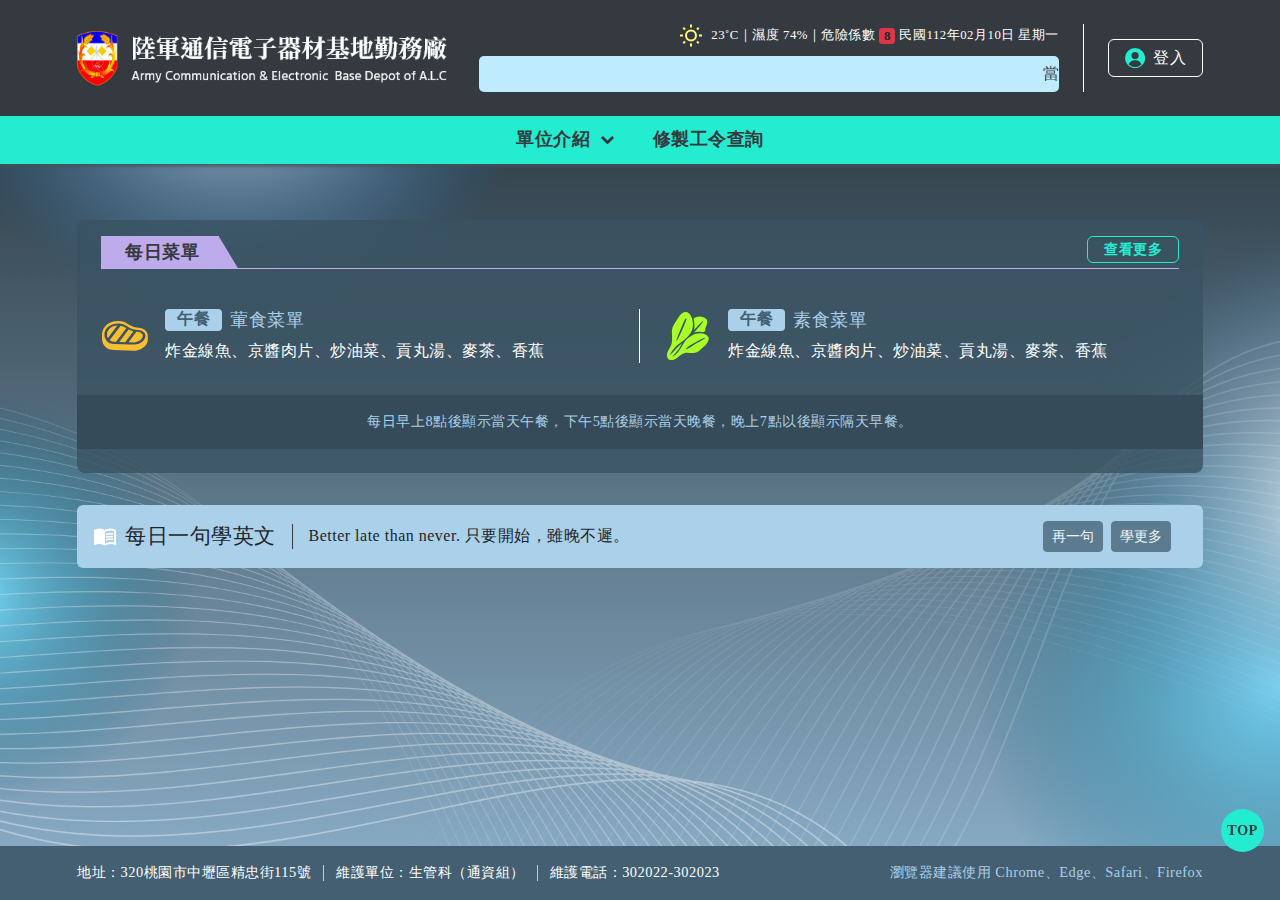
==== commit 9edf0e77: "內容調整" ====
--- a/index.html
+++ b/index.html
@@ -101,7 +101,7 @@
                         <li class="nav-item" data-con="login-item">
                             <a class="nav-link" href="#" title="工作管制表">工作管制表</a>
                         </li>
-                        <li class="nav-item dropdown js-dropdown">
+                        <li class="nav-item dropdown js-dropdown" data-con="login-item">
                             <a class="nav-link dropdown-toggle js-dropdown-toggle" href="#" role="button" data-bs-toggle="dropdown">
                                 訊息公告
                             </a>
@@ -117,7 +117,7 @@
                         <li class="nav-item" data-con="login-item">
                             <a class="nav-link" href="rollcall.html" title="點名系統">點名系統</a>
                         </li>
-                        <li class="nav-item">
+                        <li class="nav-item" data-con="login-item">
                             <a class="nav-link" href="link.html" title="網網相連">網網相連</a>
                         </li>
                         <li class="nav-item">
@@ -131,7 +131,7 @@
 </header>
 <!--主選單結束-->
 			<!--內容開始-->
-				<main class="main">
+				<main class="main unlog">
 	<div class="container">
 		<div class="row align-items-stretch mb-5 gy-5">
 			<div class="col-12">
@@ -179,10 +179,10 @@
 </main>
 				<!--footer開始-->
 					<!--footer開始-->
-<footer class="footer">
+<footer class="footer unlog">
         <a href="#" title="回到上方" class="footer-function mb-2 mb-md-3" data-con="top">TOP</a>
 
-    <div class="container">
+    <div class="container" data-con="login-item">
         <h5 class="footer-title mb-md-3">其他連結</h5>
         <ul class="footer-list mb-3 mb-md-5">
             <li class="footer-list-item"><a href="#" class="footer-list-link" title="國軍信箱">國軍信箱</a></li>
--- a/assets/style/all.css
+++ b/assets/style/all.css
@@ -15975,7 +15975,8 @@
 
 .main {
   margin-top: 164px;
-  padding: 56px 0; }
+  padding: 56px 0;
+  min-height: 100vh; }
   @media (max-width: 1200px) {
     .main {
       margin-top: 160px; } }
@@ -16611,6 +16612,8 @@
   @media (max-width: 576px) {
     .footer {
       font-size: 0.9rem; } }
+  .footer.unlog {
+    padding: 0; }
   .footer-function {
     position: fixed;
     display: -webkit-box;
@@ -16726,6 +16729,8 @@
     .main {
       background: url("../images/bbg.jpg") no-repeat center top;
       background-size: 1300px 100%; } }
+  .main.unlog {
+    min-height: calc(100vh - 218px); }
 
 .info-box {
   display: -webkit-box;
